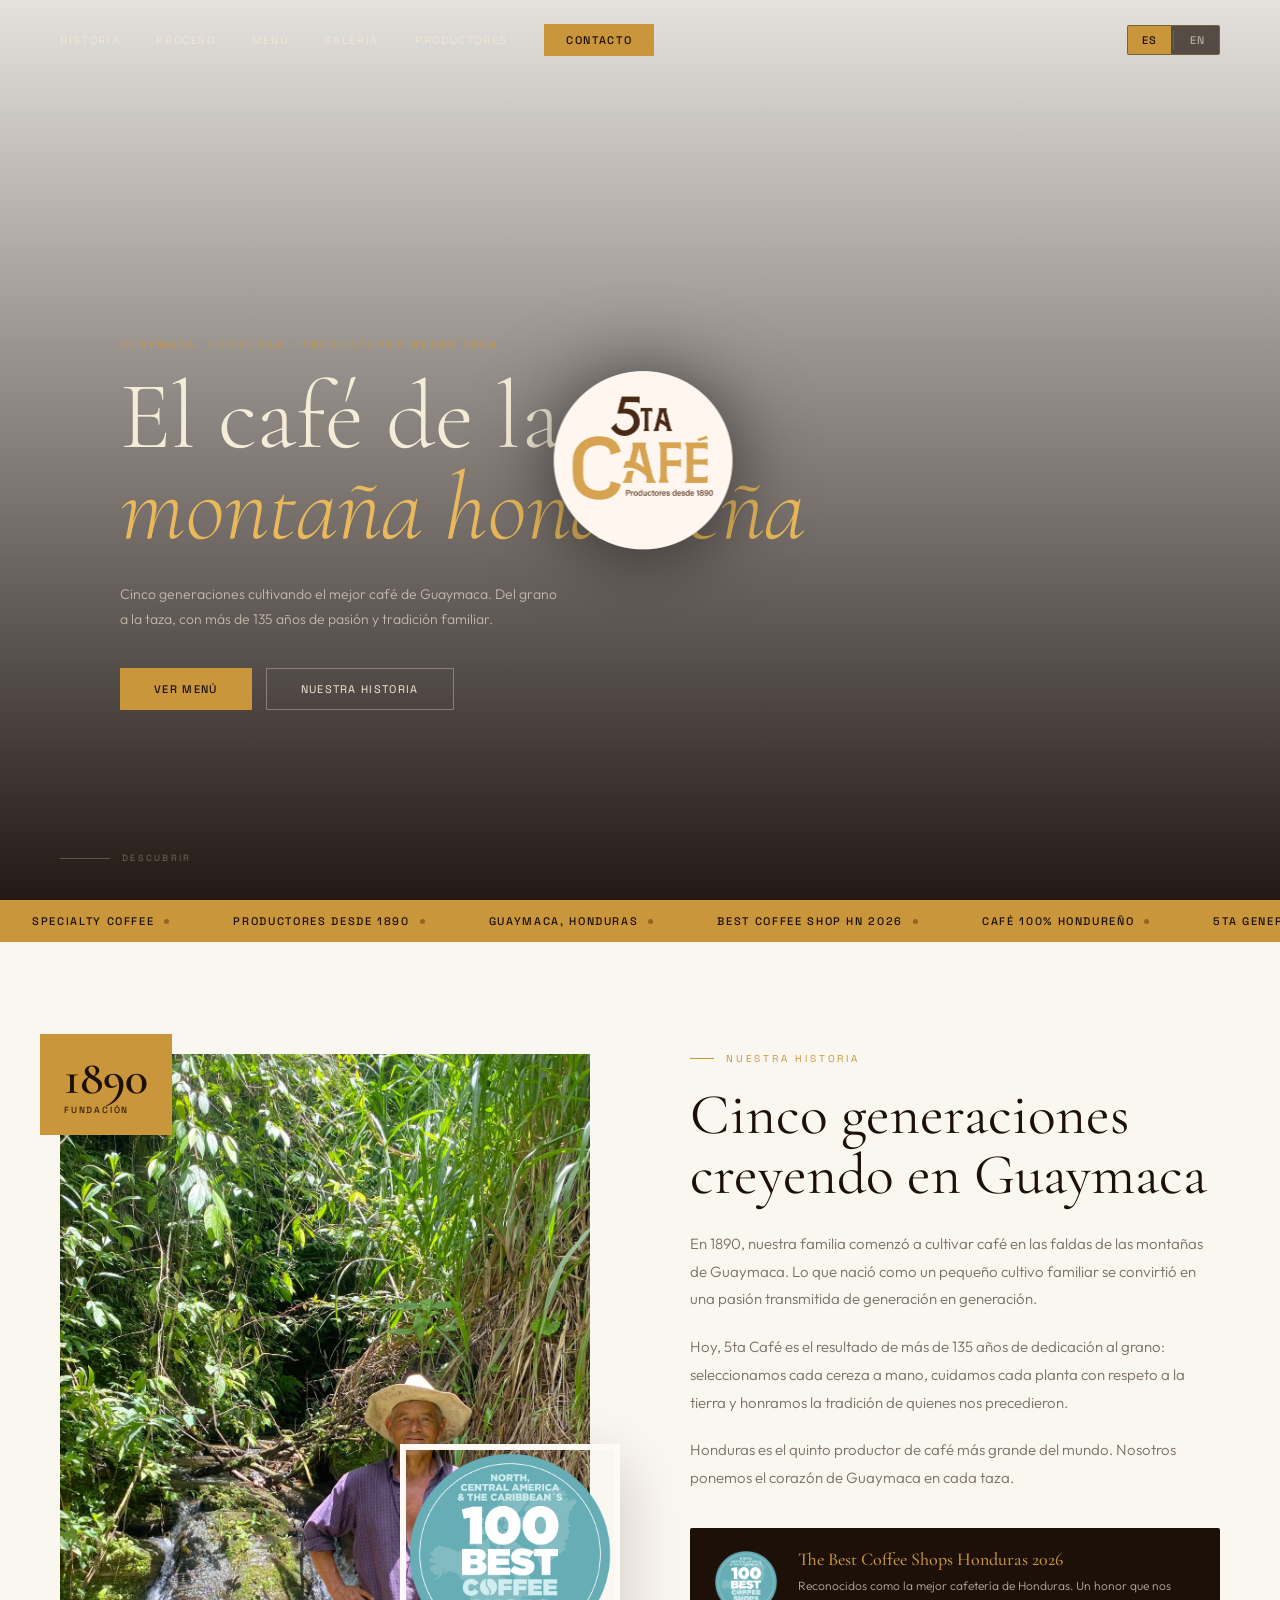
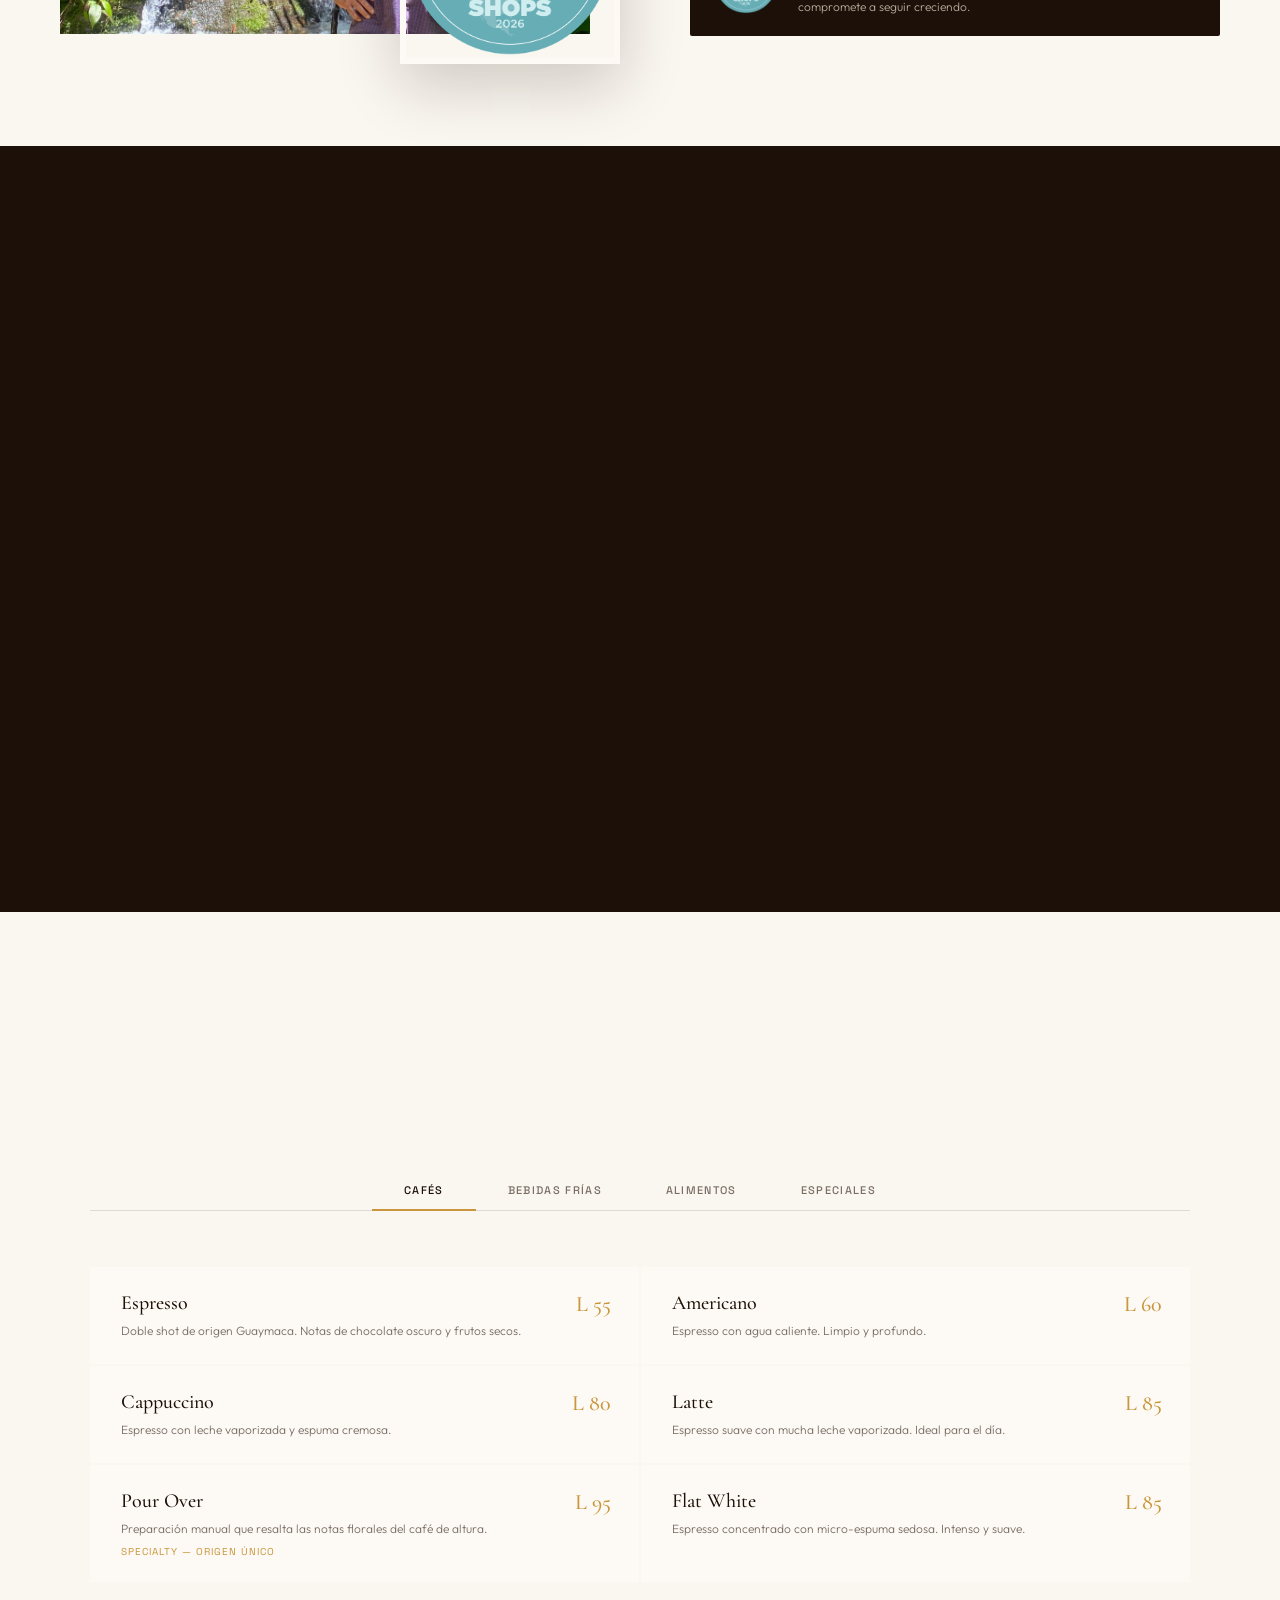
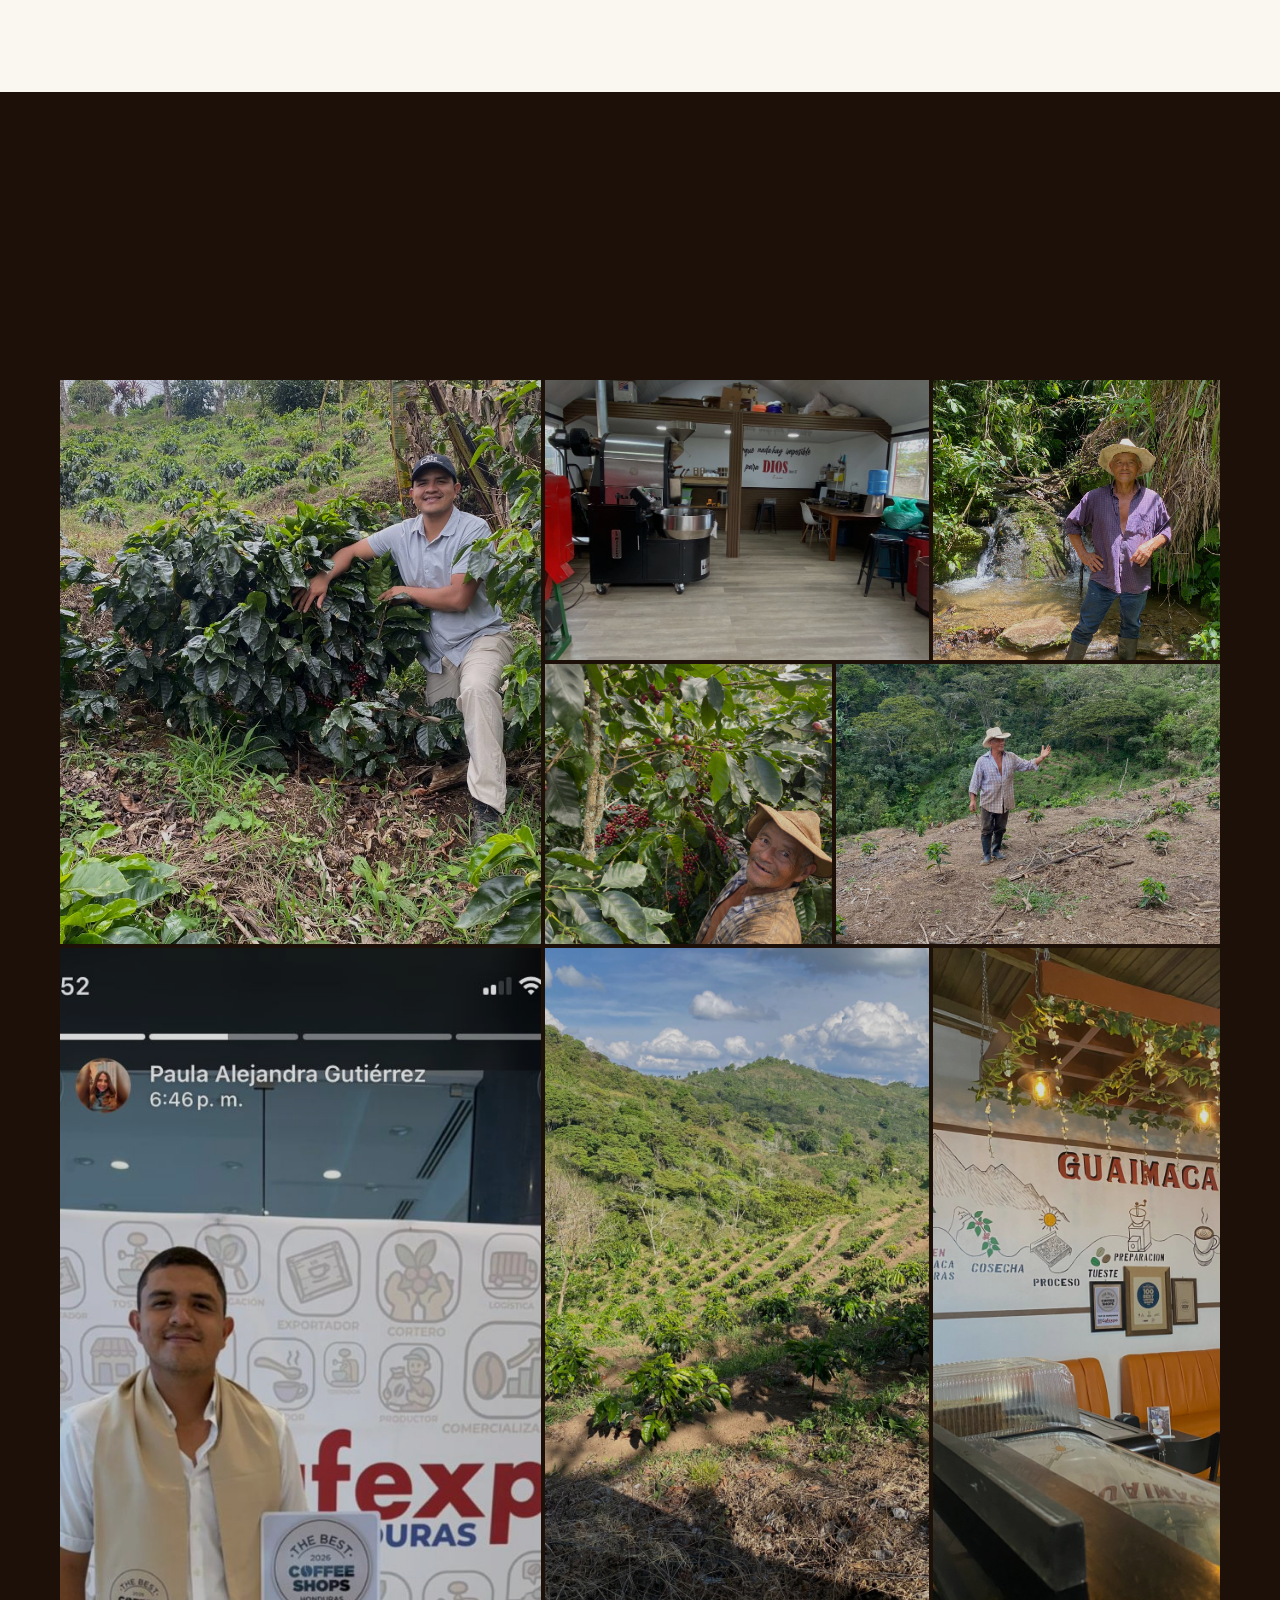
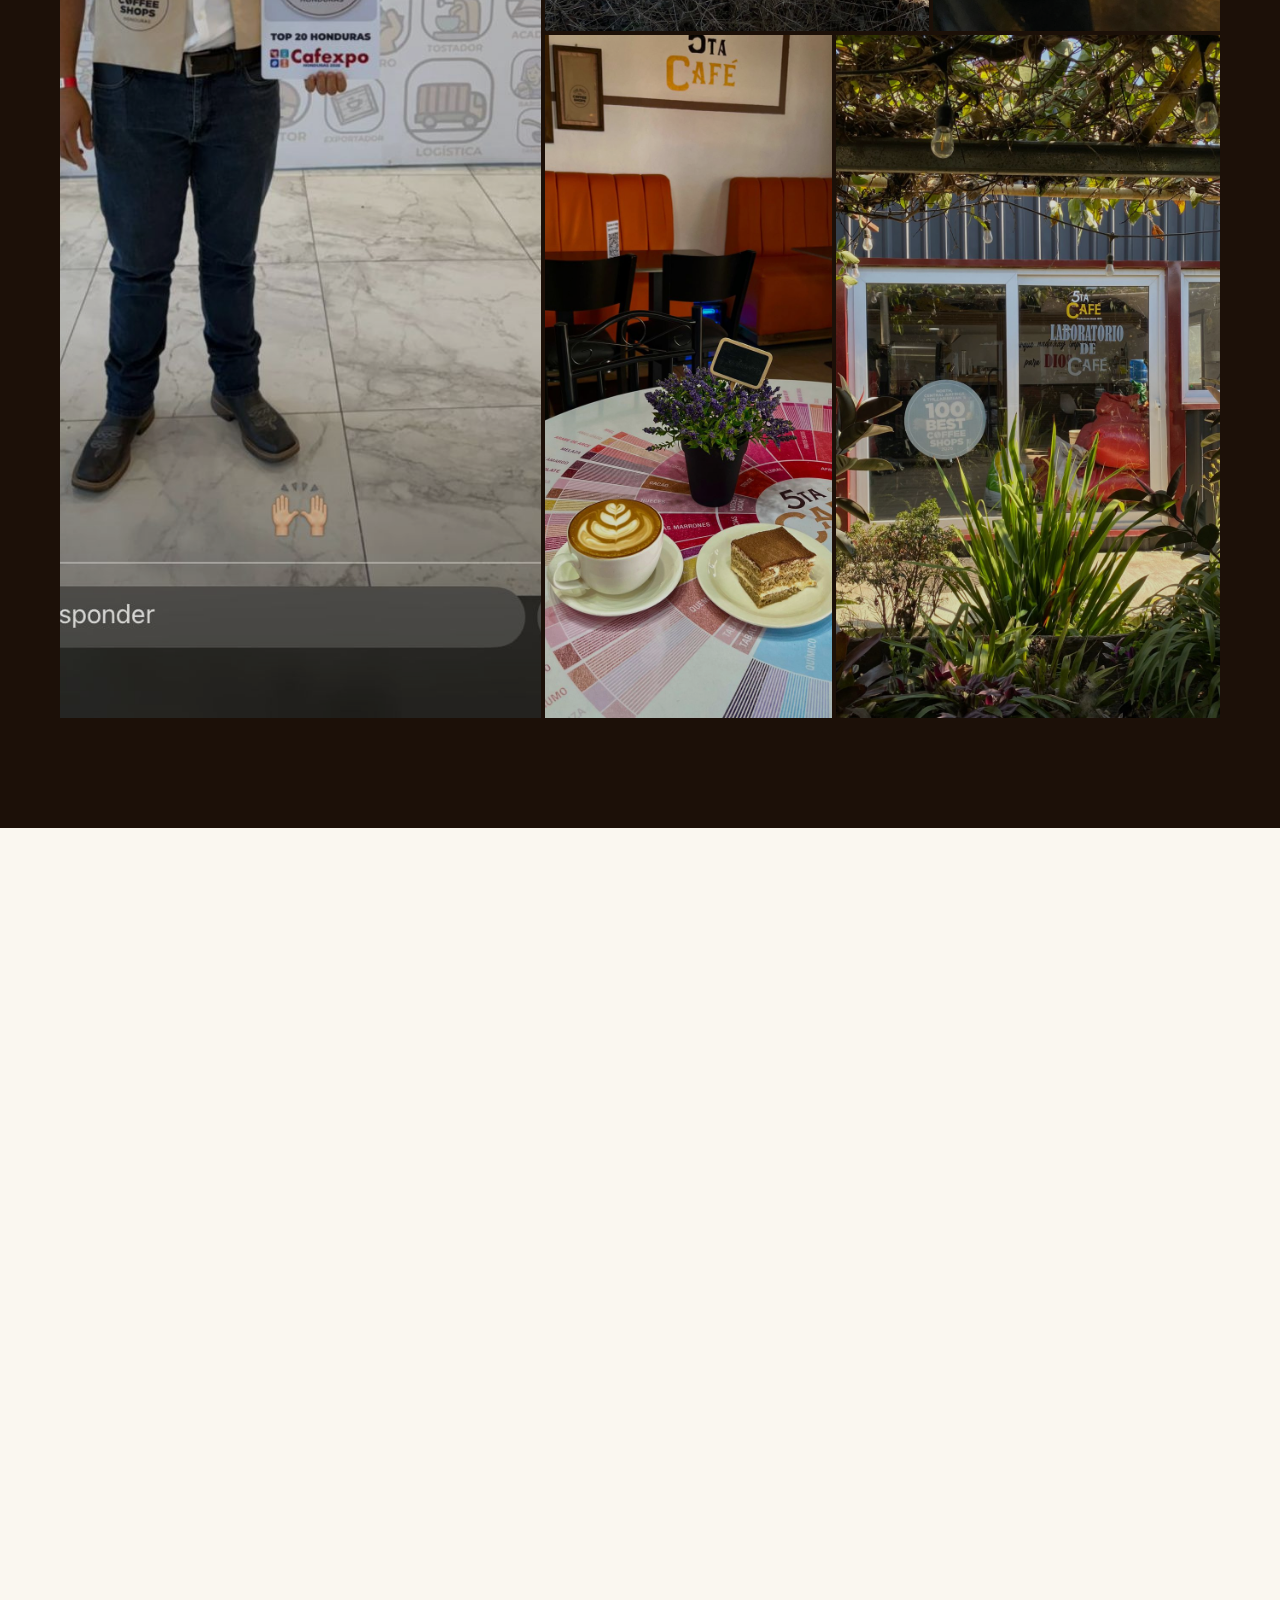
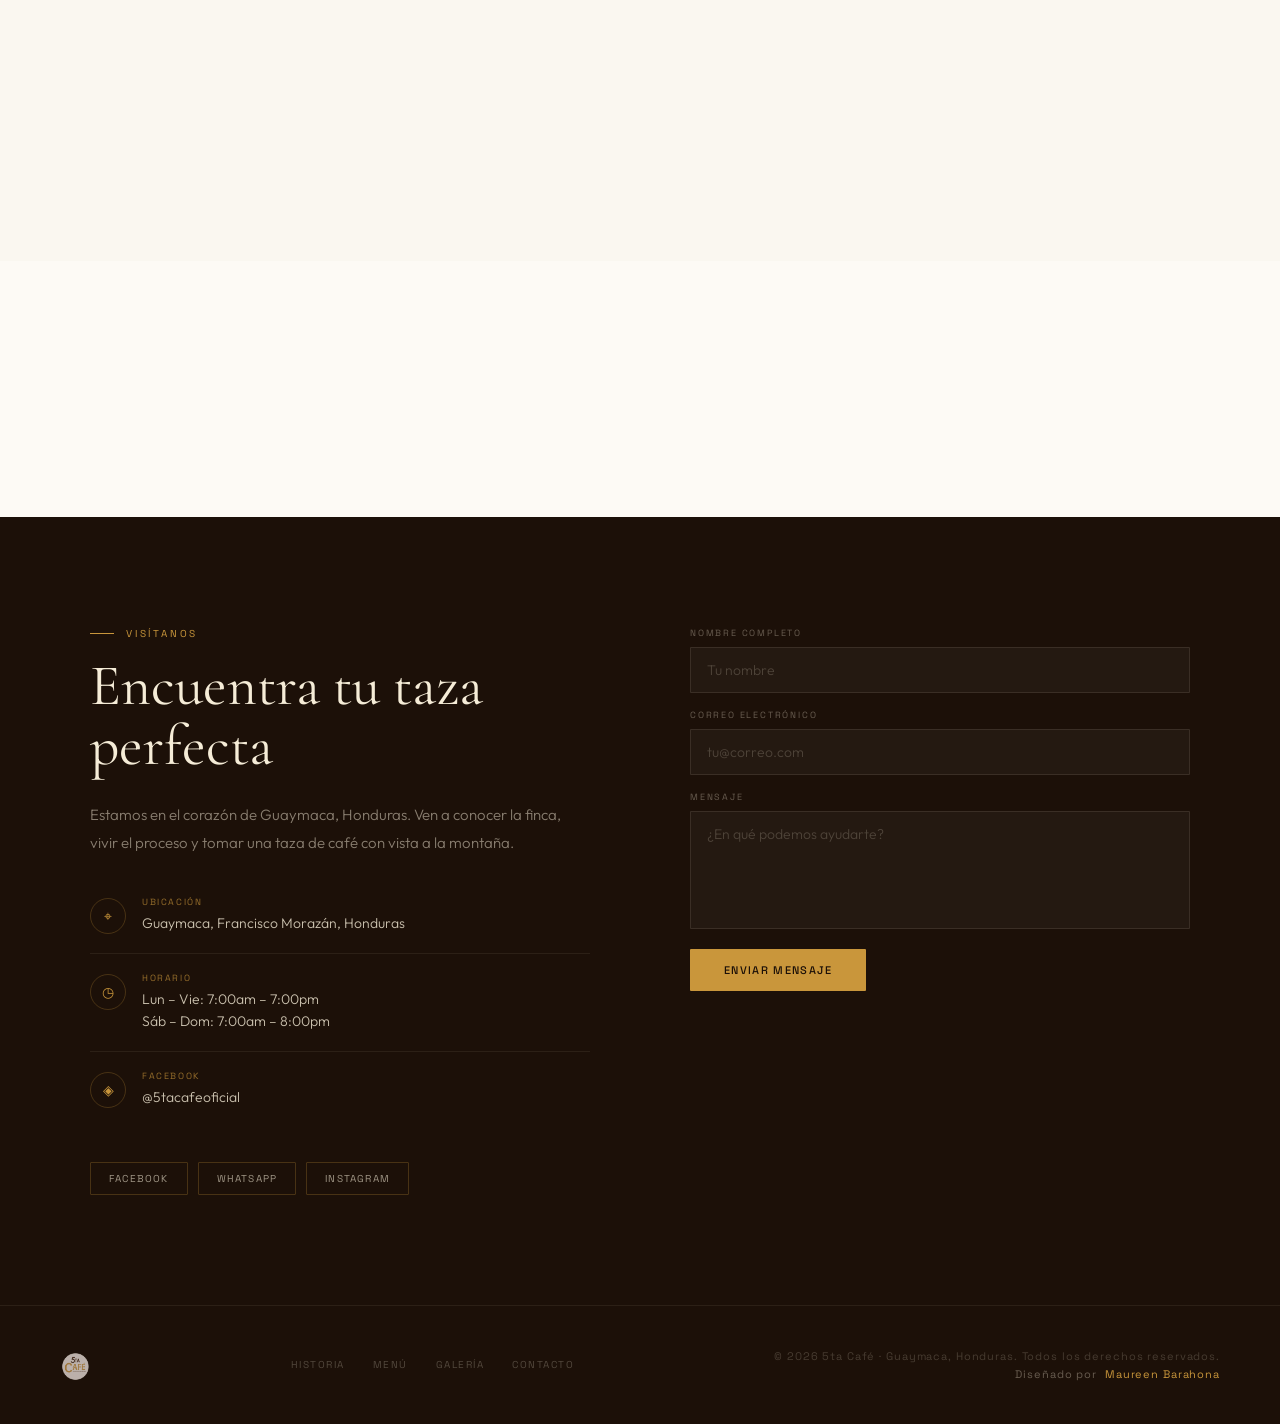
==== index.html @ 324c1f02 "feat: add designer credit and update footer logo and copyright" ====
<!DOCTYPE html>
<html lang="es">

<head>
  <meta charset="UTF-8">
  <meta name="viewport" content="width=device-width, initial-scale=1.0">
  <title>5ta Café — Productores desde 1890 · Guaymaca, Honduras</title>
  <link rel="preconnect" href="https://fonts.googleapis.com">
  <link
    href="https://fonts.googleapis.com/css2?family=Cormorant+Garamond:ital,wght@0,300;0,400;0,500;0,600;1,300;1,400;1,500&family=Outfit:wght@200;300;400;500;600&family=Space+Grotesk:wght@300;400;500&display=swap"
    rel="stylesheet">
  <link rel="stylesheet" href="css/styles.css">
</head>

<body>



  <!-- NAV -->
  <nav id="navbar">
    <div class="nav-links" id="navlinks">
      <a href="#historia" data-es="Historia" data-en="Our Story">Historia</a>
      <a href="#proceso" data-es="Proceso" data-en="Process">Proceso</a>
      <a href="#menu" data-es="Menú" data-en="Menu">Menú</a>
      <a href="#galeria" data-es="Galería" data-en="Gallery">Galería</a>
      <a href="#productores" data-es="Productores" data-en="Producers">Productores</a>
      <a href="#contacto" class="nav-cta" data-es="Contacto" data-en="Contact">Contacto</a>
    </div>
    <div class="nav-right">
      <div class="lang-toggle">
        <button class="lang-btn active" onclick="setLang('es')" id="btn-es">ES</button>
        <div class="lang-divider"></div>
        <button class="lang-btn" onclick="setLang('en')" id="btn-en">EN</button>
      </div>
      <div class="hamburger" id="hamburger" onclick="toggleMenu()">
        <span></span><span></span><span></span>
      </div>
    </div>
  </nav>

  <!-- HERO -->
  <section class="hero" id="inicio">
    <video class="hero-video" autoplay muted loop playsinline>
      <source src="assets/images/1080 .mp4" type="video/mp4">
    </video>
    <div class="hero-overlay"></div>
    <div class="hero-logo">
      <img src="assets/images/logo.png" alt="5ta Café">
    </div>
    <div class="hero-scroll">
      <div class="scroll-line"></div>
      <span data-es="Descubrir" data-en="Discover">Descubrir</span>
    </div>
    <div class="hero-content">
      <div class="hero-text">
        <p class="hero-eyebrow" data-es="Guaymaca, Honduras · Productores desde 1890"
          data-en="Guaymaca, Honduras · Producers since 1890">Guaymaca, Honduras · Productores desde 1890</p>
        <h1 class="hero-title">
          <span data-es="El café de la" data-en="Coffee from the">El café de la</span><br>
          <em data-es="montaña hondureña" data-en="Honduran mountain">montaña hondureña</em>
        </h1>
        <p class="hero-sub"
          data-es="Cinco generaciones cultivando el mejor café de Guaymaca. Del grano a la taza, con más de 135 años de pasión y tradición familiar."
          data-en="Five generations growing the finest coffee in Guaymaca. From bean to cup, with over 135 years of passion and family tradition.">
          Cinco generaciones cultivando el mejor café de Guaymaca. Del grano a la taza, con más de 135 años de pasión y
          tradición familiar.</p>
        <div class="hero-btns">
          <a href="#menu" class="btn-gold" data-es="Ver Menú" data-en="See Menu">Ver Menú</a>
          <a href="#historia" class="btn-outline" data-es="Nuestra Historia" data-en="Our Story">Nuestra Historia</a>
        </div>
      </div>
    </div>
  </section>

  <!-- MARQUEE -->
  <div class="marquee-strip">
    <div class="marquee-track" id="marquee">
      <div class="marquee-item"><span data-es="Specialty Coffee" data-en="Specialty Coffee">Specialty Coffee</span><span
          class="marquee-dot"></span></div>
      <div class="marquee-item"><span data-es="Productores desde 1890" data-en="Producers since 1890">Productores desde
          1890</span><span class="marquee-dot"></span></div>
      <div class="marquee-item"><span data-es="Guaymaca, Honduras" data-en="Guaymaca, Honduras">Guaymaca,
          Honduras</span><span class="marquee-dot"></span></div>
      <div class="marquee-item"><span data-es="Best Coffee Shop HN 2026" data-en="Best Coffee Shop HN 2026">Best Coffee
          Shop HN 2026</span><span class="marquee-dot"></span></div>
      <div class="marquee-item"><span data-es="Café 100% Hondureño" data-en="100% Honduran Coffee">Café 100%
          Hondureño</span><span class="marquee-dot"></span></div>
      <div class="marquee-item"><span data-es="5ta Generación" data-en="5th Generation">5ta Generación</span><span
          class="marquee-dot"></span></div>
      <!-- duplicate -->
      <div class="marquee-item"><span>Specialty Coffee</span><span class="marquee-dot"></span></div>
      <div class="marquee-item"><span data-es="Productores desde 1890" data-en="Producers since 1890">Productores desde
          1890</span><span class="marquee-dot"></span></div>
      <div class="marquee-item"><span>Guaymaca, Honduras</span><span class="marquee-dot"></span></div>
      <div class="marquee-item"><span>Best Coffee Shop HN 2026</span><span class="marquee-dot"></span></div>
      <div class="marquee-item"><span data-es="Café 100% Hondureño" data-en="100% Honduran Coffee">Café 100%
          Hondureño</span><span class="marquee-dot"></span></div>
      <div class="marquee-item"><span data-es="5ta Generación" data-en="5th Generation">5ta Generación</span><span
          class="marquee-dot"></span></div>
    </div>
  </div>

  <!-- HISTORIA -->
  <section class="historia" id="historia">
    <div class="historia-inner">
      <div class="historia-img-col reveal-left">
        <div class="historia-year">1890<span data-es="Fundación" data-en="Founded">Fundación</span></div>
        <img class="historia-main-img" src="assets/images/assets2.jpeg" alt="Vivero 5ta Café">
        <img class="historia-float" src="assets/images/logo_100.png" alt="Fundador en la finca">
      </div>
      <div class="historia-text reveal-right">
        <p class="eyebrow" data-es="Nuestra historia" data-en="Our story">Nuestra historia</p>
        <h2 class="section-title" data-es="Cinco generaciones creyendo en Guaymaca"
          data-en="Five generations believing in Guaymaca">Cinco generaciones creyendo en Guaymaca</h2>
        <div class="section-body">
          <p data-es="En 1890, nuestra familia comenzó a cultivar café en las faldas de las montañas de Guaymaca. Lo que nació como un pequeño cultivo familiar se convirtió en una pasión transmitida de generación en generación."
            data-en="In 1890, our family began cultivating coffee on the slopes of the Guaymaca mountains. What started as a small family farm became a passion passed down through generations.">
            En 1890, nuestra familia comenzó a cultivar café en las faldas de las montañas de Guaymaca. Lo que nació
            como un pequeño cultivo familiar se convirtió en una pasión transmitida de generación en generación.</p>
          <p data-es="Hoy, 5ta Café es el resultado de más de 135 años de dedicación al grano: seleccionamos cada cereza a mano, cuidamos cada planta con respeto a la tierra y honramos la tradición de quienes nos precedieron."
            data-en="Today, 5ta Café is the result of over 135 years of dedication to the bean: we hand-select every cherry, tend every plant with respect for the land, and honor the tradition of those who came before us.">
            Hoy, 5ta Café es el resultado de más de 135 años de dedicación al grano: seleccionamos cada cereza a mano,
            cuidamos cada planta con respeto a la tierra y honramos la tradición de quienes nos precedieron.</p>
          <p data-es="Honduras es el quinto productor de café más grande del mundo. Nosotros ponemos el corazón de Guaymaca en cada taza."
            data-en="Honduras is the fifth largest coffee producer in the world. We put the heart of Guaymaca in every cup.">
            Honduras es el quinto productor de café más grande del mundo. Nosotros ponemos el corazón de Guaymaca en
            cada taza.</p>
        </div>
        <div class="award-row">
          <img src="assets/images/logo_100.png" alt="Award">
          <div class="award-text">
            <strong data-es="The Best Coffee Shops Honduras 2026" data-en="The Best Coffee Shops Honduras 2026">The Best
              Coffee Shops Honduras 2026</strong>
            <span
              data-es="Reconocidos como la mejor cafetería de Honduras. Un honor que nos compromete a seguir creciendo."
              data-en="Recognized as the best coffee shop in Honduras. An honor that commits us to keep growing.">Reconocidos
              como la mejor cafetería de Honduras. Un honor que nos compromete a seguir creciendo.</span>
          </div>
        </div>
      </div>
    </div>
  </section>

  <!-- PROCESO -->
  <section class="proceso" id="proceso">
    <div class="proceso-header reveal">
      <div>
        <p class="eyebrow" data-es="Del campo a la taza" data-en="From field to cup">Del campo a la taza</p>
        <h2 class="section-title" data-es="El proceso que nos define" data-en="The process that defines us">El proceso
          que nos define</h2>
      </div>
      <p data-es="Cada etapa está cuidada por manos expertas. La calidad no es un accidente, es el resultado de 135 años de aprendizaje."
        data-en="Every step is tended by expert hands. Quality is not an accident — it's the result of 135 years of learning.">
        Cada etapa está cuidada por manos expertas. La calidad no es un accidente, es el resultado de 135 años de
        aprendizaje.</p>
    </div>
    <div class="proceso-grid">
      <div class="proceso-card reveal">
        <img src="assets/images/assets11.jpeg" alt="Cultivo">
        <div class="proceso-info">
          <div class="proceso-n">01</div>
          <div class="proceso-label" data-es="Cultivo" data-en="Cultivation">Cultivo</div>
          <div class="proceso-desc"
            data-es="Plantas seleccionadas en alturas de montaña, cultivadas bajo sombra natural."
            data-en="Selected plants grown at mountain altitude, cultivated under natural shade.">Plantas seleccionadas
            en alturas de montaña, cultivadas bajo sombra natural.</div>
        </div>
      </div>
      <div class="proceso-card reveal">
        <img src="assets/images/assets7.jpeg" alt="Cosecha">
        <div class="proceso-info">
          <div class="proceso-n">02</div>
          <div class="proceso-label" data-es="Cosecha" data-en="Harvest">Cosecha</div>
          <div class="proceso-desc" data-es="Selección manual de cerezas en su punto óptimo de madurez. Sin atajos."
            data-en="Manual selection of cherries at peak ripeness. No shortcuts.">Selección manual de cerezas en su
            punto óptimo de madurez. Sin atajos.</div>
        </div>
      </div>
      <div class="proceso-card reveal">
        <img src="assets/images/assets17.jpeg" alt="Secado">
        <div class="proceso-info">
          <div class="proceso-n">03</div>
          <div class="proceso-label" data-es="Secado natural" data-en="Natural drying">Secado natural</div>
          <div class="proceso-desc" data-es="Secado en camas africanas bajo el sol de Guaymaca. Días de paciencia."
            data-en="Dried on African beds under the Guaymaca sun. Days of patience.">Secado en camas africanas bajo el
            sol de Guaymaca. Días de paciencia.</div>
        </div>
      </div>
      <div class="proceso-card reveal">
        <img src="assets/images/assets6.jpeg" alt="Trazabilidad">
        <div class="proceso-info">
          <div class="proceso-n">04</div>
          <div class="proceso-label" data-es="Trazabilidad" data-en="Traceability">Trazabilidad</div>
          <div class="proceso-desc" data-es="De la finca directo al cliente. Sabes exactamente de dónde viene tu café."
            data-en="From the farm directly to you. You know exactly where your coffee comes from.">De la finca directo
            al cliente. Sabes exactamente de dónde viene tu café.</div>
        </div>
      </div>
    </div>
  </section>

  <!-- MENÚ -->
  <section class="menu-section" id="menu">
    <div class="menu-inner">
      <div class="menu-header reveal">
        <p class="eyebrow" style="justify-content:center;" data-es="Lo que servimos" data-en="What we serve">Lo que
          servimos</p>
        <h2 class="section-title" data-es="Nuestro menú" data-en="Our menu">Nuestro menú</h2>
      </div>
      <div class="menu-tabs">
        <button class="menu-tab active" onclick="switchTab('cafes')" data-es="Cafés" data-en="Coffees">Cafés</button>
        <button class="menu-tab" onclick="switchTab('frios')" data-es="Bebidas frías" data-en="Cold drinks">Bebidas
          frías</button>
        <button class="menu-tab" onclick="switchTab('food')" data-es="Alimentos" data-en="Food">Alimentos</button>
        <button class="menu-tab" onclick="switchTab('especiales')" data-es="Especiales"
          data-en="Specials">Especiales</button>
      </div>
      <div class="menu-panel active" id="panel-cafes">
        <div class="menu-item">
          <div class="menu-item-info">
            <div class="menu-item-name">Espresso</div>
            <div class="menu-item-desc"
              data-es="Doble shot de origen Guaymaca. Notas de chocolate oscuro y frutos secos."
              data-en="Double shot from Guaymaca origin. Notes of dark chocolate and dried fruits.">Doble shot de origen
              Guaymaca. Notas de chocolate oscuro y frutos secos.</div>
          </div>
          <div class="menu-item-price">L 55</div>
        </div>
        <div class="menu-item">
          <div class="menu-item-info">
            <div class="menu-item-name">Americano</div>
            <div class="menu-item-desc" data-es="Espresso con agua caliente. Limpio y profundo."
              data-en="Espresso with hot water. Clean and deep.">Espresso con agua caliente. Limpio y profundo.</div>
          </div>
          <div class="menu-item-price">L 60</div>
        </div>
        <div class="menu-item">
          <div class="menu-item-info">
            <div class="menu-item-name">Cappuccino</div>
            <div class="menu-item-desc" data-es="Espresso con leche vaporizada y espuma cremosa."
              data-en="Espresso with steamed milk and creamy foam.">Espresso con leche vaporizada y espuma cremosa.
            </div>
          </div>
          <div class="menu-item-price">L 80</div>
        </div>
        <div class="menu-item">
          <div class="menu-item-info">
            <div class="menu-item-name">Latte</div>
            <div class="menu-item-desc" data-es="Espresso suave con mucha leche vaporizada. Ideal para el día."
              data-en="Soft espresso with plenty of steamed milk. Perfect for the day.">Espresso suave con mucha leche
              vaporizada. Ideal para el día.</div>
          </div>
          <div class="menu-item-price">L 85</div>
        </div>
        <div class="menu-item">
          <div class="menu-item-info">
            <div class="menu-item-name">Pour Over</div>
            <div class="menu-item-desc" data-es="Preparación manual que resalta las notas florales del café de altura."
              data-en="Manual brew that highlights the floral notes of high-altitude coffee.">Preparación manual que
              resalta las notas florales del café de altura.</div>
            <div class="menu-item-note" data-es="Specialty — origen único" data-en="Specialty — single origin">Specialty
              — origen único</div>
          </div>
          <div class="menu-item-price">L 95</div>
        </div>
        <div class="menu-item">
          <div class="menu-item-info">
            <div class="menu-item-name">Flat White</div>
            <div class="menu-item-desc" data-es="Espresso concentrado con micro-espuma sedosa. Intenso y suave."
              data-en="Concentrated espresso with silky micro-foam. Intense and smooth.">Espresso concentrado con
              micro-espuma sedosa. Intenso y suave.</div>
          </div>
          <div class="menu-item-price">L 85</div>
        </div>
      </div>
      <div class="menu-panel" id="panel-frios">
        <div class="menu-item">
          <div class="menu-item-info">
            <div class="menu-item-name">Cold Brew</div>
            <div class="menu-item-desc" data-es="24 horas de extracción en frío. Suave, dulce y sin amargura."
              data-en="24-hour cold extraction. Smooth, sweet and bitterness-free.">24 horas de extracción en frío.
              Suave, dulce y sin amargura.</div>
          </div>
          <div class="menu-item-price">L 90</div>
        </div>
        <div class="menu-item">
          <div class="menu-item-info">
            <div class="menu-item-name">Iced Latte</div>
            <div class="menu-item-desc" data-es="Espresso sobre hielo con leche fría. Refrescante y equilibrado."
              data-en="Espresso over ice with cold milk. Refreshing and balanced.">Espresso sobre hielo con leche fría.
              Refrescante y equilibrado.</div>
          </div>
          <div class="menu-item-price">L 85</div>
        </div>
        <div class="menu-item">
          <div class="menu-item-info">
            <div class="menu-item-name">Frappé de Café</div>
            <div class="menu-item-desc" data-es="Café de Guaymaca blended con hielo y leche. Cremoso y frío."
              data-en="Guaymaca coffee blended with ice and milk. Creamy and cold.">Café de Guaymaca blended con hielo y
              leche. Cremoso y frío.</div>
          </div>
          <div class="menu-item-price">L 95</div>
        </div>
        <div class="menu-item">
          <div class="menu-item-info">
            <div class="menu-item-name">Nitro Cold Brew</div>
            <div class="menu-item-desc" data-es="Cold brew infusionado con nitrógeno. Textura sedosa y espuma natural."
              data-en="Nitrogen-infused cold brew. Silky texture and natural foam.">Cold brew infusionado con nitrógeno.
              Textura sedosa y espuma natural.</div>
            <div class="menu-item-note" data-es="Edición especial" data-en="Special edition">Edición especial</div>
          </div>
          <div class="menu-item-price">L 110</div>
        </div>
      </div>
      <div class="menu-panel" id="panel-food">
        <div class="menu-item">
          <div class="menu-item-info">
            <div class="menu-item-name" data-es="Pan de mantequilla" data-en="Butter bread">Pan de mantequilla</div>
            <div class="menu-item-desc" data-es="Recién horneado cada mañana. Crujiente por fuera, suave por dentro."
              data-en="Freshly baked every morning. Crispy outside, soft inside.">Recién horneado cada mañana. Crujiente
              por fuera, suave por dentro.</div>
          </div>
          <div class="menu-item-price">L 35</div>
        </div>
        <div class="menu-item">
          <div class="menu-item-info">
            <div class="menu-item-name">Cheesecake</div>
            <div class="menu-item-desc" data-es="Cheesecake artesanal con base de galleta. Acompañado de frutos rojos."
              data-en="Artisan cheesecake with cookie base. Served with red berries.">Cheesecake artesanal con base de
              galleta. Acompañado de frutos rojos.</div>
          </div>
          <div class="menu-item-price">L 75</div>
        </div>
        <div class="menu-item">
          <div class="menu-item-info">
            <div class="menu-item-name" data-es="Tostada con aguacate" data-en="Avocado toast">Tostada con aguacate
            </div>
            <div class="menu-item-desc" data-es="Pan artesanal con aguacate, sal de mar y aceite de oliva."
              data-en="Artisan bread with avocado, sea salt and olive oil.">Pan artesanal con aguacate, sal de mar y
              aceite de oliva.</div>
          </div>
          <div class="menu-item-price">L 85</div>
        </div>
        <div class="menu-item">
          <div class="menu-item-info">
            <div class="menu-item-name" data-es="Brownie de café" data-en="Coffee brownie">Brownie de café</div>
            <div class="menu-item-desc" data-es="Brownie húmedo con espresso de Guaymaca. Intenso y perfecto."
              data-en="Moist brownie with Guaymaca espresso. Intense and perfect.">Brownie húmedo con espresso de
              Guaymaca. Intenso y perfecto.</div>
          </div>
          <div class="menu-item-price">L 65</div>
        </div>
      </div>
      <div class="menu-panel" id="panel-especiales">
        <div class="menu-item">
          <div class="menu-item-info">
            <div class="menu-item-name">Café de Altura</div>
            <div class="menu-item-desc"
              data-es="Nuestro café insignia. Grano único de Guaymaca a 1200m. Notas de caramelo, naranja y jazmín."
              data-en="Our signature coffee. Single bean from Guaymaca at 1200m. Notes of caramel, orange and jasmine.">
              Nuestro café insignia. Grano único de Guaymaca a 1200m. Notas de caramelo, naranja y jazmín.</div>
            <div class="menu-item-note" data-es="Edición limitada por temporada" data-en="Limited seasonal edition">
              Edición limitada por temporada</div>
          </div>
          <div class="menu-item-price">L 120</div>
        </div>
        <div class="menu-item">
          <div class="menu-item-info">
            <div class="menu-item-name">5ta Experience</div>
            <div class="menu-item-desc"
              data-es="Cata guiada de 3 orígenes. Descubre las diferencias entre nuestros lotes."
              data-en="Guided tasting of 3 origins. Discover the differences between our lots.">Cata guiada de 3
              orígenes. Descubre las diferencias entre nuestros lotes.</div>
            <div class="menu-item-note" data-es="Con reservación" data-en="By reservation">Con reservación</div>
          </div>
          <div class="menu-item-price">L 180</div>
        </div>
      </div>
    </div>
  </section>

  <!-- GALERÍA -->
  <section class="galeria" id="galeria">
    <div class="galeria-header reveal">
      <div>
        <p class="eyebrow" data-es="Vida en la finca" data-en="Life on the farm">Vida en la finca</p>
        <h2 class="section-title" data-es="Guaymaca en imágenes" data-en="Guaymaca in pictures">Guaymaca en imágenes
        </h2>
      </div>
      <p data-es="Haz clic en cualquier foto para verla en grande." data-en="Click any photo to view it full size.">Haz
        clic en cualquier foto para verla en grande.</p>
    </div>
    <div class="galeria-grid">
      <div class="g-item g-1" onclick="openLightbox('assets/images/assets7.jpeg')"><img src="assets/images/assets7.jpeg"
          alt="Familia productora"></div>
      <div class="g-item g-2" onclick="openLightbox('assets/images/assets8.jpeg')"><img src="assets/images/assets8.jpeg"
          alt="Café cherry"></div>
      <div class="g-item g-3" onclick="openLightbox('assets/images/assets2.jpeg')"><img src="assets/images/assets2.jpeg"
          alt="Mesas de secado"></div>
      <div class="g-item g-4" onclick="openLightbox('assets/images/assets1.jpeg')"><img src="assets/images/assets1.jpeg"
          alt="Vivero"></div>
      <div class="g-item g-5" onclick="openLightbox('assets/images/assets11.jpeg')"><img
          src="assets/images/assets11.jpeg" alt="En la plantación"></div>
      <div class="g-item g-1" onclick="openLightbox('assets/images/assets3.jpeg')"><img src="assets/images/assets3.jpeg"
          alt="En la plantación"></div>
      <div class="g-item g-2" onclick="openLightbox('assets/images/assets13.jpeg')"><img
          src="assets/images/assets13.jpeg" alt="En la plantación"></div>
      <div class="g-item g-3" onclick="openLightbox('assets/images/assets14.jpeg')"><img
          src="assets/images/assets14.jpeg" alt="En la plantación"></div>
      <div class="g-item g-4" onclick="openLightbox('assets/images/assets15.jpeg')"><img
          src="assets/images/assets15.jpeg" alt="En la plantación"></div>
      <div class="g-item g-5" onclick="openLightbox('assets/images/assets16.jpeg')"><img
          src="assets/images/assets16.jpeg" alt="En la plantación"></div>
    </div>
  </section>

  <!-- PRODUCTORES -->
  <section class="productores" id="productores">
    <div class="prod-inner">
      <div class="prod-header reveal">
        <p class="eyebrow" style="justify-content:center;" data-es="Las personas detrás del café"
          data-en="The people behind the coffee">Las personas detrás del café</p>
        <h2 class="section-title" data-es="Los productores de Guaymaca" data-en="The producers of Guaymaca">Los
          productores de Guaymaca</h2>
        <p class="section-body"
          data-es="Cada taza lleva el trabajo de familias que han dedicado su vida entera a la tierra y al grano."
          data-en="Every cup carries the work of families who have dedicated their entire lives to the land and the bean.">
          Cada taza lleva el trabajo de familias que han dedicado su vida entera a la tierra y al grano.</p>
      </div>
      <div class="prod-grid">
        <div class="prod-card reveal"><img src="assets/images/assets12.jpeg" alt="Productor">
          <div class="prod-card-body">
            <div class="prod-card-role" data-es="Productor · 4ta generación" data-en="Producer · 4th generation">
              Productor · 4ta generación</div>
            <div class="prod-card-name" data-es="Don Luis, caficultor" data-en="Don Luis, coffee grower">Don Luis,
              caficultor</div>
            <p class="prod-card-bio"
              data-es="Más de 40 años cosechando café en las alturas de Guaymaca. Conoce cada planta como si fuera un hijo."
              data-en="Over 40 years harvesting coffee in the heights of Guaymaca. He knows every plant as if it were his own.">
              Más de 40 años cosechando café en las alturas de Guaymaca. Conoce cada planta como si fuera un hijo.</p>
          </div>
        </div>
        <div class="prod-card reveal"><img src="assets/images/assets13.jpeg" alt="Familia productora">
          <div class="prod-card-body">
            <div class="prod-card-role" data-es="Familia productora" data-en="Producer family">Familia productora</div>
            <div class="prod-card-name" data-es="La familia de la finca" data-en="The farm family">La familia de la
              finca</div>
            <p class="prod-card-bio"
              data-es="Detrás de cada bolsa de 5ta Café hay una historia familiar. Gente que trabaja la tierra con orgullo genuino."
              data-en="Behind every bag of 5ta Café is a family story. People who work the land with genuine pride.">
              Detrás de cada bolsa de 5ta Café hay una historia familiar. Gente que trabaja la tierra con orgullo
              genuino.</p>
          </div>
        </div>
        <div class="prod-card reveal"><img src="assets/images/assets14.jpeg" alt="En la finca">
          <div class="prod-card-body">
            <div class="prod-card-role" data-es="5ta Generación" data-en="5th Generation">5ta Generación</div>
            <div class="prod-card-name" data-es="El equipo 5ta Café" data-en="The 5ta Café team">El equipo 5ta Café
            </div>
            <p class="prod-card-bio"
              data-es="Jóvenes con raíces profundas que combinan la tradición familiar con nuevas técnicas de specialty coffee."
              data-en="Young people with deep roots combining family tradition with new specialty coffee techniques.">
              Jóvenes con raíces profundas que combinan la tradición familiar con nuevas técnicas de specialty coffee.
            </p>
          </div>
        </div>
      </div>
    </div>
  </section>

  <!-- CIFRAS -->
  <div class="cifras reveal">
    <div class="cifras-inner">
      <div class="cifra">
        <div class="cifra-n">1890</div>
        <div class="cifra-l" data-es="Año de fundación" data-en="Year founded">Año de fundación</div>
      </div>
      <div class="cifra-divider"></div>
      <div class="cifra">
        <div class="cifra-n">5ta</div>
        <div class="cifra-l" data-es="Generación productora" data-en="Producer generation">Generación productora</div>
      </div>
      <div class="cifra-divider"></div>
      <div class="cifra">
        <div class="cifra-n">100%</div>
        <div class="cifra-l" data-es="Café hondureño" data-en="Honduran coffee">Café hondureño</div>
      </div>
      <div class="cifra-divider"></div>
      <div class="cifra">
        <div class="cifra-n">1200m</div>
        <div class="cifra-l" data-es="Altura del cultivo" data-en="Growing altitude">Altura del cultivo</div>
      </div>
    </div>
  </div>

  <!-- CONTACTO -->
  <section class="contacto" id="contacto">
    <div class="contacto-inner">
      <div class="reveal-left">
        <p class="eyebrow" data-es="Visítanos" data-en="Visit us">Visítanos</p>
        <h2 class="section-title" data-es="Encuentra tu taza perfecta" data-en="Find your perfect cup">Encuentra tu taza
          perfecta</h2>
        <p class="section-body"
          data-es="Estamos en el corazón de Guaymaca, Honduras. Ven a conocer la finca, vivir el proceso y tomar una taza de café con vista a la montaña."
          data-en="We are in the heart of Guaymaca, Honduras. Come and discover the farm, experience the process and enjoy a cup of coffee with a mountain view.">
          Estamos en el corazón de Guaymaca, Honduras. Ven a conocer la finca, vivir el proceso y tomar una taza de café
          con vista a la montaña.</p>
        <div class="contact-list">
          <div class="contact-row">
            <div class="contact-icon">⌖</div>
            <div>
              <div class="contact-label" data-es="Ubicación" data-en="Location">Ubicación</div>
              <div class="contact-val">Guaymaca, Francisco Morazán, Honduras</div>
            </div>
          </div>
          <div class="contact-row">
            <div class="contact-icon">◷</div>
            <div>
              <div class="contact-label" data-es="Horario" data-en="Hours">Horario</div>
              <div class="contact-val" data-es="Lun – Vie: 7:00am – 7:00pm<br>Sáb – Dom: 7:00am – 8:00pm"
                data-en="Mon – Fri: 7:00am – 7:00pm<br>Sat – Sun: 7:00am – 8:00pm">Lun – Vie: 7:00am – 7:00pm<br>Sáb –
                Dom: 7:00am – 8:00pm</div>
            </div>
          </div>
          <div class="contact-row">
            <div class="contact-icon">◈</div>
            <div>
              <div class="contact-label">Facebook</div>
              <div class="contact-val">@5tacafeoficial</div>
            </div>
          </div>
        </div>
        <div class="social-row">
          <a href="https://www.facebook.com/5tacafeoficial" target="_blank" class="social-link">Facebook</a>
          <a href="https://wa.me/50400000000" class="social-link">WhatsApp</a>
          <a href="https://www.instagram.com/5tacafe" target="_blank" class="social-link">Instagram</a>
        </div>
      </div>
      <div class="form-side reveal-right">
        <div class="form-group">
          <label class="form-label" data-es="Nombre completo" data-en="Full name">Nombre completo</label>
          <input type="text" class="form-input" data-placeholder-es="Tu nombre" data-placeholder-en="Your name"
            placeholder="Tu nombre">
        </div>
        <div class="form-group">
          <label class="form-label" data-es="Correo electrónico" data-en="Email address">Correo electrónico</label>
          <input type="email" class="form-input" data-placeholder-es="tu@correo.com" data-placeholder-en="you@email.com"
            placeholder="tu@correo.com">
        </div>
        <div class="form-group">
          <label class="form-label" data-es="Mensaje" data-en="Message">Mensaje</label>
          <textarea class="form-textarea" rows="5" data-placeholder-es="¿En qué podemos ayudarte?"
            data-placeholder-en="How can we help you?" placeholder="¿En qué podemos ayudarte?"></textarea>
        </div>
        <a href="#" class="btn-gold" data-es="Enviar mensaje" data-en="Send message">Enviar mensaje</a>
      </div>
    </div>
  </section>

  <!-- FOOTER -->
  <footer>
    <div class="footer-logo"><img src="assets/images/logo.png" alt="5ta Café"></div>
    <div class="footer-links">
      <a href="#historia" data-es="Historia" data-en="Story">Historia</a>
      <a href="#menu" data-es="Menú" data-en="Menu">Menú</a>
      <a href="#galeria" data-es="Galería" data-en="Gallery">Galería</a>
      <a href="#contacto" data-es="Contacto" data-en="Contact">Contacto</a>
    </div>
    <div class="footer-copy">
      <span data-es="© 2026 5ta Café · Guaymaca, Honduras. Todos los derechos reservados."
        data-en="© 2026 5ta Café · Guaymaca, Honduras. All rights reserved.">© 2026 5ta Café · Guaymaca, Honduras. Todos
        los derechos reservados.</span>
      <div class="footer-designer">
        <span data-es="Diseñado por" data-en="Designed by">Diseñado por</span>
        <a href="https://maureenbarahona.foo" target="_blank" rel="noopener noreferrer" class="designer-link">Maureen
          Barahona</a>
      </div>
    </div>

  </footer>

  <!-- LIGHTBOX -->
  <div class="lightbox" id="lightbox" onclick="closeLightbox()">
    <button class="lb-close" onclick="closeLightbox()">✕</button>
    <img id="lb-img" src="" alt="">
  </div>

  <script src="js/script.js"></script>
</body>

</html>
---- css/styles.css ----
/* =================================================================
   HACIENDA EL CAFÉ - Main Stylesheet
   Refactored from inline <style> — best practices applied
   ================================================================= */

/*==================================================
  RESET & TOKENS
==================================================*/
*{margin:0;padding:0;box-sizing:border-box;}
:root{
  --ink:#1C1008;
  --ink-mid:#3D1F0D;
  --gold:#C9963B;
  --gold-light:#E8B85A;
  --gold-dim:#8a6420;
  --cream:#F5ECD7;
  --cream-light:#FAF7F0;
  --parchment:#EDE0C4;
  --green:#3A4F2A;
  --white:#FDFAF5;
  --gris:#7a6e65;
  --ff-display:'Cormorant Garamond',serif;
  --ff-body:'Outfit',sans-serif;
  --ff-label:'Space Grotesk',sans-serif;
}
html{scroll-behavior:smooth;}
body{font-family:var(--ff-body);background:var(--white);color:var(--ink);overflow-x:hidden;}
img{display:block;max-width:100%;}
a{text-decoration:none;color:inherit;}
button,a{-webkit-tap-highlight-color:transparent;touch-action:manipulation;}

/*==================================================
  LANGUAGE TOGGLE
==================================================*/
.nav-right{
  display:flex;align-items:center;gap:12px;
}
.lang-toggle{
  display:flex;align-items:center;gap:2px;
  background:rgba(28,16,8,0.7);backdrop-filter:blur(10px);
  border:1px solid rgba(201,150,59,0.3);border-radius:2px;
  overflow:hidden;
}
.lang-btn{
  padding:7px 14px;font-family:var(--ff-label);font-size:11px;
  font-weight:500;letter-spacing:0.1em;cursor:pointer;border:none;
  background:transparent;color:rgba(245,236,215,0.6);transition:all 0.2s;
}
.lang-btn.active{background:var(--gold);color:var(--ink);}
.lang-btn:hover:not(.active){color:var(--cream);}
.lang-divider{width:1px;height:20px;background:rgba(201,150,59,0.3);}

/*==================================================
  NAV
==================================================*/
nav{
  position:fixed;top:0;left:0;right:0;z-index:900;
  padding:24px 60px;display:flex;align-items:center;justify-content:space-between;
  transition:all 0.4s ease;
}
nav.solid{background:var(--ink);padding:14px 60px;border-bottom:1px solid rgba(201,150,59,0.15);}
.nav-links{display:flex;gap:36px;align-items:center;}
.nav-links a{
  font-family:var(--ff-label);font-size:11px;font-weight:400;
  letter-spacing:0.15em;text-transform:uppercase;color:rgba(245,236,215,0.75);
  transition:color 0.2s;position:relative;
}
.nav-links a::after{
  content:'';position:absolute;bottom:-4px;left:0;width:0;height:1px;
  background:var(--gold);transition:width 0.3s;
}
.nav-links a:hover{color:var(--cream);}
.nav-links a:hover::after{width:100%;}
.nav-cta{
  background:var(--gold)!important;color:var(--ink)!important;
  padding:9px 22px!important;border-radius:1px;font-weight:500!important;
}
.nav-cta::after{display:none!important;}
.hamburger{display:none;flex-direction:column;gap:5px;cursor:pointer;padding:4px;}
.hamburger span{width:24px;height:1.5px;background:var(--cream);transition:all 0.3s;}
.nav-right{margin-left:auto;}

/*==================================================
  HERO
==================================================*/
.hero{
  height:100vh;min-height:660px;position:relative;
  display:flex;align-items:flex-end;overflow:hidden;
}
.hero-video{
  position:absolute;inset:0;width:100%;height:100%;
  object-fit:cover;object-position:center;
}
.hero-logo{
  position:absolute;top:50%;left:50%;transform:translate(-50%,-50%);
  z-index:3;text-align:center;
  opacity:0;animation:fadeIn 1.2s 0.4s forwards;
}
.hero-logo img{
  width:clamp(140px,16vw,220px);
  filter:drop-shadow(0 4px 40px rgba(0,0,0,0.6));
}
.hero-overlay{
  position:absolute;inset:0;
  background:linear-gradient(
    to top,
    rgba(16,6,2,0.92) 0%,
    rgba(16,6,2,0.55) 45%,
    rgba(16,6,2,0.1) 100%
  );
}
.hero-content{
  position:relative;z-index:2;
  width:100%;padding:0 60px 80px;
  display:flex;align-items:flex-end;
}
.hero-text{max-width:700px;}
.hero-eyebrow{
  font-family:var(--ff-label);font-size:10px;letter-spacing:0.3em;
  text-transform:uppercase;color:var(--gold);margin-bottom:20px;
  opacity:0;animation:fadeUp 0.8s 0.3s forwards;
}
.hero-title{
  font-family:var(--ff-display);font-size:clamp(54px,7.5vw,100px);
  font-weight:300;line-height:0.95;color:var(--cream);
  margin-bottom:28px;opacity:0;animation:fadeUp 0.9s 0.5s forwards;
}
.hero-title em{font-style:italic;color:var(--gold-light);}
.hero-sub{
  font-size:14px;font-weight:300;color:rgba(245,236,215,0.65);
  line-height:1.8;max-width:440px;margin-bottom:36px;
  opacity:0;animation:fadeUp 0.9s 0.7s forwards;
}
.hero-btns{
  display:flex;gap:14px;flex-wrap:wrap;
  opacity:0;animation:fadeUp 0.9s 0.9s forwards;
}
.btn-gold{
  display:inline-block;background:var(--gold);color:var(--ink);
  padding:14px 34px;font-family:var(--ff-label);font-size:11px;
  font-weight:500;letter-spacing:0.12em;text-transform:uppercase;
  border-radius:1px;transition:background 0.2s;
}
.btn-gold:hover{background:var(--gold-light);}
.btn-outline{
  display:inline-block;background:transparent;color:var(--cream);
  padding:13px 34px;border:1px solid rgba(245,236,215,0.35);
  font-family:var(--ff-label);font-size:11px;font-weight:400;
  letter-spacing:0.12em;text-transform:uppercase;border-radius:1px;
  transition:border-color 0.2s;
}
.btn-outline:hover{border-color:var(--cream);}

.hero-scroll{
  position:absolute;bottom:36px;left:60px;z-index:2;
  display:flex;align-items:center;gap:12px;
  font-family:var(--ff-label);font-size:9px;letter-spacing:0.25em;
  text-transform:uppercase;color:rgba(245,236,215,0.35);
  opacity:0;animation:fadeIn 1s 1.4s forwards;
}
.scroll-line{width:50px;height:1px;background:rgba(245,236,215,0.25);position:relative;overflow:hidden;}
.scroll-line::after{
  content:'';position:absolute;top:0;left:-100%;width:100%;height:100%;
  background:var(--gold);animation:scrollSlide 2s ease-in-out infinite;
}
@keyframes scrollSlide{0%{left:-100%;}100%{left:100%;}}
@keyframes fadeUp{from{opacity:0;transform:translateY(24px);}to{opacity:1;transform:none;}}
@keyframes fadeIn{from{opacity:0;}to{opacity:1;}}

/*==================================================
  MARQUEE STRIP
==================================================*/
.marquee-strip{
  background:var(--gold);padding:14px 0;overflow:hidden;
  display:flex;align-items:center;
}
.marquee-track{
  display:flex;gap:0;animation:marqueeScroll 20s linear infinite;
  white-space:nowrap;
}
.marquee-item{
  font-family:var(--ff-label);font-size:11px;font-weight:500;
  letter-spacing:0.15em;text-transform:uppercase;color:var(--ink);
  padding:0 32px;display:flex;align-items:center;gap:10px;
}
.marquee-dot{width:5px;height:5px;background:var(--ink-mid);border-radius:50%;opacity:0.4;}
@keyframes marqueeScroll{0%{transform:translateX(0);}100%{transform:translateX(-50%);}}

/*==================================================
  SECTIONS BASE
==================================================*/
section{padding:110px 60px;}
.eyebrow{
  font-family:var(--ff-label);font-size:10px;letter-spacing:0.28em;
  text-transform:uppercase;color:var(--gold);margin-bottom:16px;
  display:flex;align-items:center;gap:12px;
}
.eyebrow::before{content:'';width:24px;height:1px;background:var(--gold);}
.section-title{
  font-family:var(--ff-display);font-size:clamp(36px,4.5vw,60px);
  font-weight:400;line-height:1.05;margin-bottom:24px;
}
.section-body{font-size:15px;font-weight:300;line-height:1.85;color:var(--gris);}

/*==================================================
  HISTORIA
==================================================*/
.historia{background:var(--cream-light);}
.historia-inner{
  max-width:1280px;margin:0 auto;
  display:grid;grid-template-columns:1fr 1fr;gap:100px;align-items:center;
}
.historia-img-col{position:relative;}
.historia-main-img{width:100%;height:580px;object-fit:cover;object-position:top;}
.historia-float{
  position:absolute;bottom:-30px;right:-30px;
  width:220px;height:220px;object-fit:cover;
  border:6px solid var(--white);
  box-shadow:0 20px 60px rgba(28,16,8,0.2);
}
.historia-year{
  position:absolute;top:-20px;left:-20px;
  background:var(--gold);padding:20px 24px;
  font-family:var(--ff-display);font-size:48px;font-weight:600;
  line-height:1;color:var(--ink);
}
.historia-year span{display:block;font-family:var(--ff-label);font-size:9px;font-weight:500;letter-spacing:0.2em;text-transform:uppercase;color:var(--ink-mid);margin-top:4px;}
.historia-text .section-title{color:var(--ink);}
.historia-text p{margin-bottom:20px;}
.award-row{
  display:flex;align-items:center;gap:20px;margin-top:36px;
  padding:20px 24px;background:var(--ink);border-radius:2px;
}
.award-row img{width:64px;flex-shrink:0;}
.award-text{color:var(--cream);}
.award-text strong{
  display:block;font-family:var(--ff-display);font-size:18px;
  font-weight:500;color:var(--gold);margin-bottom:4px;
}
.award-text span{font-size:12px;font-weight:300;opacity:0.7;line-height:1.5;}

/*==================================================
  PROCESO (dark)
==================================================*/
.proceso{background:var(--ink);padding:110px 60px;}
.proceso-header{
  max-width:1280px;margin:0 auto 64px;
  display:flex;align-items:flex-end;justify-content:space-between;gap:40px;
}
.proceso-header .section-title{color:var(--cream);margin-bottom:0;}
.proceso-header p{font-size:14px;font-weight:300;color:rgba(245,236,215,0.5);max-width:360px;line-height:1.8;}
.proceso-grid{
  max-width:1280px;margin:0 auto;
  display:grid;grid-template-columns:repeat(4,1fr);gap:3px;
}
.proceso-card{position:relative;overflow:hidden;cursor:default;}
.proceso-card img{
  width:100%;height:380px;object-fit:cover;
  display:block;transition:transform 0.6s;filter:brightness(0.55);
}
.proceso-card:hover img{transform:scale(1.06);filter:brightness(0.35);}
.proceso-info{
  position:absolute;inset:0;padding:28px 24px;
  display:flex;flex-direction:column;justify-content:flex-end;
}
.proceso-n{
  font-family:var(--ff-display);font-size:64px;font-weight:300;
  color:rgba(201,150,59,0.2);line-height:1;margin-bottom:4px;
  transition:color 0.3s;
}
.proceso-card:hover .proceso-n{color:rgba(201,150,59,0.5);}
.proceso-label{
  font-family:var(--ff-label);font-size:11px;letter-spacing:0.2em;
  text-transform:uppercase;color:var(--cream);font-weight:500;
}
.proceso-desc{
  font-size:12px;color:rgba(245,236,215,0.55);margin-top:6px;
  line-height:1.6;max-height:0;overflow:hidden;transition:max-height 0.4s;
}
.proceso-card:hover .proceso-desc{max-height:80px;}

/*==================================================
  MENÚ MODAL
==================================================*/
.menu-section{background:var(--cream-light);padding:110px 60px;}
.menu-inner{max-width:1100px;margin:0 auto;}
.menu-header{text-align:center;margin-bottom:60px;}
.menu-tabs{
  display:flex;justify-content:center;gap:0;margin-bottom:56px;
  border-bottom:1px solid rgba(28,16,8,0.12);
}
.menu-tab{
  padding:12px 32px;font-family:var(--ff-label);font-size:11px;
  font-weight:500;letter-spacing:0.12em;text-transform:uppercase;
  cursor:pointer;border:none;background:transparent;color:var(--gris);
  border-bottom:2px solid transparent;margin-bottom:-1px;transition:all 0.2s;
}
.menu-tab.active{color:var(--ink);border-bottom-color:var(--gold);}
.menu-tab:hover:not(.active){color:var(--ink);}
.menu-panel{display:none;}
.menu-panel.active{display:grid;grid-template-columns:1fr 1fr;gap:2px;}
.menu-item{
  background:var(--white);padding:24px 28px;
  display:flex;align-items:flex-start;justify-content:space-between;gap:16px;
  border-left:3px solid transparent;transition:border-color 0.2s;
}
.menu-item:hover{border-left-color:var(--gold);}

.menu-item-name{
  font-family:var(--ff-display);font-size:20px;font-weight:500;
  color:var(--ink);margin-bottom:6px;
}
.menu-item-desc{font-size:12px;font-weight:300;color:var(--gris);line-height:1.6;}
.menu-item-note{
  font-size:10px;font-family:var(--ff-label);letter-spacing:0.1em;
  text-transform:uppercase;color:var(--gold);margin-top:6px;
}
.menu-item-price{
  font-family:var(--ff-display);font-size:22px;font-weight:500;
  color:var(--gold);white-space:nowrap;flex-shrink:0;
}

/*==================================================
  GALERÍA
==================================================*/
.galeria{background:var(--ink);padding:110px 60px;}
.galeria-header{
  max-width:1280px;margin:0 auto 56px;
  display:flex;align-items:flex-end;justify-content:space-between;
}
.galeria-header .section-title{color:var(--cream);}
.galeria-header p{font-size:13px;color:rgba(245,236,215,0.4);font-weight:300;max-width:280px;text-align:right;line-height:1.7;}
.galeria-grid{
  max-width:1280px;margin:0 auto;
  display:grid;grid-template-columns:repeat(12,1fr);
  grid-template-rows:280px 280px;
  gap:4px;
}
.g-item{overflow:hidden;position:relative;cursor:pointer;}
.g-item img{width:100%;height:100%;object-fit:cover;transition:transform 0.6s;filter:brightness(0.85);}
.g-item:hover img{transform:scale(1.07);filter:brightness(0.65);}
.g-item::after{
  content:'';position:absolute;inset:0;
  background:linear-gradient(to top,rgba(16,6,2,0.5),transparent);
  opacity:0;transition:opacity 0.3s;
}
.g-item:hover::after{opacity:1;}
.g-1{grid-column:span 5;grid-row:span 2;}
.g-2{grid-column:span 4;}
.g-3{grid-column:span 3;}
.g-4{grid-column:span 3;}
.g-5{grid-column:span 4;}

/* LIGHTBOX */
.lightbox{
  position:fixed;inset:0;background:rgba(16,6,2,0.95);z-index:2000;
  display:flex;align-items:center;justify-content:center;
  opacity:0;pointer-events:none;transition:opacity 0.3s;
}
.lightbox.open{opacity:1;pointer-events:all;}
.lightbox img{max-width:90vw;max-height:85vh;object-fit:contain;}
.lb-close{
  position:absolute;top:24px;right:28px;
  font-size:28px;color:var(--cream);cursor:pointer;opacity:0.6;
  font-family:var(--ff-label);font-weight:300;transition:opacity 0.2s;
  background:none;border:none;
}
.lb-close:hover{opacity:1;}

/*==================================================
  PRODUCTORES
==================================================*/
.productores{background:var(--cream-light);}
.prod-inner{max-width:1280px;margin:0 auto;}
.prod-header{text-align:center;max-width:600px;margin:0 auto 64px;}
.prod-header .section-title{color:var(--ink);}
.prod-grid{display:grid;grid-template-columns:repeat(3,1fr);gap:3px;}
.prod-card{background:var(--white);overflow:hidden;position:relative;}
.prod-card img{width:100%;height:380px;object-fit:cover;object-position:top;transition:transform 0.6s;}
.prod-card:hover img{transform:scale(1.04);}
.prod-card-body{padding:22px 24px;}
.prod-card-role{
  font-family:var(--ff-label);font-size:9px;letter-spacing:0.2em;
  text-transform:uppercase;color:var(--gold);margin-bottom:8px;
}
.prod-card-name{
  font-family:var(--ff-display);font-size:22px;font-weight:500;
  color:var(--ink);margin-bottom:8px;
}
.prod-card-bio{font-size:12px;font-weight:300;line-height:1.75;color:var(--gris);}

/*==================================================
  CIFRAS
==================================================*/
.cifras{
  background:var(--ink-mid);padding:80px 60px;
  display:flex;justify-content:center;
}
.cifras-inner{
  max-width:900px;width:100%;
  display:grid;grid-template-columns:1fr 1px 1fr 1px 1fr 1px 1fr;
  gap:0;align-items:center;
}
.cifra{text-align:center;padding:0 40px;}
.cifra-n{
  font-family:var(--ff-display);font-size:clamp(48px,5vw,72px);
  font-weight:300;color:var(--gold);line-height:1;
}
.cifra-l{
  font-family:var(--ff-label);font-size:9px;letter-spacing:0.2em;
  text-transform:uppercase;color:rgba(245,236,215,0.45);margin-top:8px;
}
.cifra-divider{height:60px;background:rgba(245,236,215,0.1);}

/*==================================================
  CONTACTO
==================================================*/
.contacto{background:var(--ink);padding:110px 60px;}
.contacto-inner{
  max-width:1100px;margin:0 auto;
  display:grid;grid-template-columns:1fr 1fr;gap:100px;align-items:start;
}
.contacto .section-title{color:var(--cream);}
.contacto .section-body{color:rgba(245,236,215,0.5);margin-bottom:40px;}
.contact-list{display:flex;flex-direction:column;gap:18px;}
.contact-row{
  display:flex;align-items:flex-start;gap:16px;
  padding-bottom:18px;border-bottom:1px solid rgba(245,236,215,0.07);
}
.contact-row:last-child{border-bottom:none;}
.contact-icon{
  width:36px;height:36px;border:1px solid rgba(201,150,59,0.25);
  border-radius:50%;display:flex;align-items:center;justify-content:center;
  color:var(--gold);font-size:14px;flex-shrink:0;margin-top:2px;
}
.contact-label{
  font-family:var(--ff-label);font-size:9px;letter-spacing:0.18em;
  text-transform:uppercase;color:rgba(201,150,59,0.7);margin-bottom:4px;
}
.contact-val{font-size:14px;font-weight:300;color:rgba(245,236,215,0.8);line-height:1.6;}
.social-row{display:flex;gap:10px;margin-top:36px;}
.social-link{
  display:inline-flex;align-items:center;gap:8px;
  border:1px solid rgba(201,150,59,0.25);color:rgba(245,236,215,0.6);
  padding:9px 18px;border-radius:1px;
  font-family:var(--ff-label);font-size:10px;letter-spacing:0.12em;text-transform:uppercase;
  transition:all 0.2s;
}
.social-link:hover{border-color:var(--gold);color:var(--gold);}

.form-group{margin-bottom:16px;}
.form-label{
  display:block;font-family:var(--ff-label);font-size:9px;
  letter-spacing:0.2em;text-transform:uppercase;
  color:rgba(245,236,215,0.35);margin-bottom:8px;
}
.form-input,.form-textarea{
  width:100%;background:rgba(255,255,255,0.04);
  border:1px solid rgba(245,236,215,0.1);border-radius:1px;
  padding:13px 16px;color:var(--cream);
  font-family:var(--ff-body);font-size:14px;font-weight:300;
  outline:none;transition:border-color 0.2s;resize:none;
}
.form-input:focus,.form-textarea:focus{border-color:rgba(201,150,59,0.4);}
.form-input::placeholder,.form-textarea::placeholder{color:rgba(245,236,215,0.2);}

/*==================================================
  FOOTER
==================================================*/
footer{
  background:var(--ink);border-top:1px solid rgba(245,236,215,0.07);
  padding:40px 60px;
  display:flex;align-items:center;justify-content:space-between;flex-wrap:wrap;gap:16px;
}
.footer-logo img{height:38px;opacity:0.7;}
.footer-links{display:flex;gap:28px;}
.footer-links a{
  font-family:var(--ff-label);font-size:10px;letter-spacing:0.15em;
  text-transform:uppercase;color:rgba(245,236,215,0.25);transition:color 0.2s;
}
.footer-links a:hover{color:rgba(245,236,215,0.6);}
.footer-copy{
  font-size:11px;color:rgba(245,236,215,0.2);
  font-family:var(--ff-label);letter-spacing:0.08em;
  display:flex;flex-direction:column;align-items:flex-end;gap:4px;
}
.footer-designer{
  font-size:11px;color:rgba(245,236,215,0.35);
  font-family:var(--ff-label);letter-spacing:0.08em;
}
.designer-link{
  color:var(--gold);text-decoration:none;transition:color 0.2s;margin-left:4px;
}
.designer-link:hover{
  color:var(--gold-light);text-decoration:underline;
}

/*==================================================
  SCROLL ANIMATIONS
==================================================*/
.reveal{opacity:0;transform:translateY(28px);transition:opacity 0.7s ease,transform 0.7s ease;}
.reveal.visible{opacity:1;transform:none;}
.reveal-left{opacity:0;transform:translateX(-28px);transition:opacity 0.7s ease,transform 0.7s ease;}
.reveal-left.visible{opacity:1;transform:none;}
.reveal-right{opacity:0;transform:translateX(28px);transition:opacity 0.7s ease,transform 0.7s ease;}
.reveal-right.visible{opacity:1;transform:none;}

/*==================================================
  RESPONSIVE — Sistema de 4 breakpoints
  768px  tablet / teléfonos grandes (landscape)
  600px  teléfonos medianos
  480px  teléfonos estándar (iPhone SE, Galaxy A)
  360px  gama baja (320–360px viewport)
==================================================*/

/* ── 768px: Tablet / phablet ──────────────────── */
@media(max-width:768px){

  /* NAV */
  nav{padding:14px 20px;}
  nav.solid{padding:10px 20px;}
  .nav-links{display:none;}
  .hamburger{display:flex;}
  .nav-right{gap:8px;}
  .nav-links.open{
    display:flex;flex-direction:column;gap:0;
    position:fixed;inset:0;top:56px;background:var(--ink);
    padding:32px 24px;z-index:800;overflow-y:auto;
  }
  .nav-links.open a{
    padding:18px 0;border-bottom:1px solid rgba(245,236,215,0.08);
    font-size:15px;letter-spacing:0.12em;
    min-height:44px;display:flex;align-items:center;
  }

  /* HERO */
  .hero{
    min-height:100svh;height:auto;
    display:flex;flex-direction:column;justify-content:flex-end;align-items:flex-start;
    padding-top:85px;
  }
  .hero-logo{
    position:relative;top:auto;left:auto;transform:none;
    margin-left:24px;margin-bottom:20px;
  }
  .hero-logo img{width:clamp(100px,22vw,140px);}
  .hero-content{padding:0 24px 48px;}
  .hero-text{max-width:100%;}
  .hero-scroll{left:24px;bottom:28px;}

  /* SECTIONS */
  section{padding:72px 24px;}
  .proceso{padding:72px 24px;}
  .galeria{padding:72px 24px;}
  .contacto{padding:72px 24px;}
  .menu-section{padding:72px 24px;}
  .cifras{padding:60px 24px;}

  /* HISTORIA */
  .historia-inner{grid-template-columns:1fr;gap:48px;}
  .historia-main-img{height:420px;}
  .historia-float{display:none;}
  .historia-year{top:12px;left:12px;font-size:36px;padding:14px 18px;}

  /* PROCESO */
  .proceso-header{flex-direction:column;gap:20px;}
  .proceso-grid{grid-template-columns:1fr 1fr;gap:3px;}
  .proceso-card img{height:300px;}

  /* MENÚ */
  .menu-tabs{flex-wrap:wrap;gap:0;}
  .menu-tab{padding:10px 20px;}
  .menu-panel.active{grid-template-columns:1fr;}

  /* GALERÍA */
  .galeria-header{flex-direction:column;gap:16px;}
  .galeria-header p{text-align:left;max-width:100%;}
  .galeria-grid{
    grid-template-columns:1fr 1fr;
    grid-template-rows:auto;gap:3px;
  }
  .g-1,.g-2,.g-3,.g-4,.g-5{grid-column:span 1;height:220px;}

  /* PRODUCTORES */
  .prod-grid{grid-template-columns:1fr 1fr;gap:3px;}
  .prod-card img{height:300px;}

  /* CIFRAS */
  .cifras-inner{grid-template-columns:1fr 1fr;gap:32px;}
  .cifra-divider{display:none;}
  .cifra{padding:0 20px;}

  /* CONTACTO */
  .contacto-inner{grid-template-columns:1fr;gap:48px;}
  .social-row{flex-wrap:wrap;}

  /* FOOTER */
  footer{flex-direction:column;text-align:center;gap:18px;padding:28px 24px;}
  .footer-links{flex-wrap:wrap;justify-content:center;gap:16px;}
  .footer-copy{align-items:center;text-align:center;}
}

/* ── 600px: Teléfonos medianos ────────────────── */
@media(max-width:600px){

  /* NAV */
  nav{padding:12px 16px;}
  nav.solid{padding:10px 16px;}
  .lang-btn{padding:6px 10px;font-size:10px;}

  /* HERO */
  .hero-logo{margin-left:20px;margin-bottom:16px;}
  .hero-logo img{width:clamp(90px,24vw,120px);}
  .hero-content{padding:0 20px 44px;}
  .hero-title{font-size:clamp(40px,11vw,60px);line-height:1;}
  .hero-sub{font-size:13px;max-width:100%;margin-bottom:28px;}
  .hero-btns{flex-direction:column;gap:10px;width:100%;}
  .btn-gold,.btn-outline{text-align:center;padding:15px 24px;font-size:11px;}
  .hero-scroll{display:none;}

  /* SECTIONS */
  section{padding:60px 20px;}
  .proceso{padding:60px 20px;}
  .galeria{padding:60px 20px;}
  .contacto{padding:60px 20px;}
  .menu-section{padding:60px 20px;}
  .cifras{padding:48px 20px;}
  .section-title{font-size:clamp(28px,8vw,40px);}

  /* HISTORIA */
  .historia-main-img{height:320px;}
  .award-row{flex-direction:column;gap:12px;text-align:center;}
  .award-row img{width:48px;margin:0 auto;}

  /* PROCESO */
  .proceso-grid{grid-template-columns:1fr;}
  .proceso-card img{height:240px;}

  /* MENÚ */
  .menu-tab{padding:10px 14px;font-size:10px;}
  .menu-item{flex-direction:column;gap:8px;}
  .menu-item-price{font-size:18px;}

  /* GALERÍA */
  .galeria-grid{grid-template-columns:1fr 1fr;gap:2px;}
  .g-1,.g-2,.g-3,.g-4,.g-5{grid-column:span 1;height:170px;}

  /* PRODUCTORES */
  .prod-grid{grid-template-columns:1fr;}
  .prod-card img{height:280px;}

  /* CIFRAS */
  .cifras-inner{grid-template-columns:1fr 1fr;gap:24px;}
  .cifra-n{font-size:clamp(36px,10vw,56px);}

  /* CONTACTO */
  .social-row{gap:8px;}
  .social-link{padding:10px 14px;font-size:9px;}
  .form-input,.form-textarea{font-size:16px;} /* evita zoom en iOS */

  /* FOOTER */
  footer{padding:24px 20px;gap:16px;}
  .footer-links{gap:12px;}
}

/* ── 480px: Teléfonos estándar ────────────────── */
@media(max-width:480px){

  /* NAV */
  nav{padding:12px 16px;}
  .nav-links.open{padding:24px 16px;top:52px;}
  .nav-links.open a{font-size:14px;padding:16px 0;}

  /* HERO */
  .hero-logo{margin-left:16px;margin-bottom:14px;}
  .hero-logo img{width:clamp(85px,24vw,110px);}
  .hero-content{padding:0 16px 40px;}
  .hero-title{font-size:clamp(36px,12vw,52px);}
  .hero-eyebrow{font-size:9px;letter-spacing:0.2em;}
  .hero-sub{font-size:12px;}

  /* SECTIONS */
  section{padding:52px 16px;}
  .proceso,.galeria,.contacto,.menu-section{padding:52px 16px;}
  .cifras{padding:40px 16px;}
  .eyebrow{font-size:9px;}
  .section-title{font-size:clamp(26px,9vw,36px);}
  .section-body{font-size:14px;}

  /* HISTORIA */
  .historia-main-img{height:260px;}
  .historia-year{font-size:28px;padding:10px 14px;}

  /* PROCESO */
  .proceso-card img{height:200px;}
  .proceso-n{font-size:48px;}

  /* MENÚ */
  .menu-tab{padding:9px 10px;font-size:9px;letter-spacing:0.08em;}
  .menu-item{padding:18px 16px;}
  .menu-item-name{font-size:17px;}
  .menu-item-price{font-size:16px;}
  .menu-item-desc{font-size:11px;}

  /* GALERÍA */
  .galeria-grid{grid-template-columns:1fr 1fr;gap:2px;}
  .g-1,.g-2,.g-3,.g-4,.g-5{height:140px;}

  /* CIFRAS */
  .cifras-inner{grid-template-columns:1fr 1fr;gap:20px;}
  .cifra{padding:0 8px;}
  .cifra-n{font-size:clamp(32px,9vw,48px);}
  .cifra-l{font-size:8px;}

  /* CONTACTO */
  .contact-row{gap:12px;}
  .contact-icon{width:32px;height:32px;font-size:13px;}
  .contact-val{font-size:13px;}

  /* FOOTER */
  .footer-copy{font-size:10px;}
  .footer-links a{font-size:9px;}
}

/* ── 360px: Gama baja / pantallas pequeñas ────── */
@media(max-width:360px){

  nav{padding:10px 12px;}
  .lang-btn{padding:5px 8px;font-size:9px;}

  .hero-logo{margin-left:14px;margin-bottom:12px;}
  .hero-logo img{width:75px;}
  .hero-title{font-size:32px;line-height:1.05;}
  .hero-sub{font-size:11px;}
  .btn-gold,.btn-outline{padding:13px 18px;font-size:10px;}

  section{padding:44px 14px;}
  .proceso,.galeria,.contacto,.menu-section{padding:44px 14px;}
  .cifras{padding:36px 14px;}
  .section-title{font-size:26px;}

  .historia-main-img{height:220px;}
  .proceso-card img{height:180px;}

  .galeria-grid{grid-template-columns:1fr;}
  .g-1,.g-2,.g-3,.g-4,.g-5{height:180px;grid-column:span 1;}

  .prod-card img{height:230px;}

  .cifras-inner{grid-template-columns:1fr 1fr;gap:16px;}
  .cifra-n{font-size:30px;}

  .menu-tab{padding:8px 8px;font-size:9px;letter-spacing:0.05em;}

  footer{padding:20px 14px;}
}

/* ── Touch: desactivar hover-only effects ──────── */
@media(hover:none){
  .g-item:hover img{transform:none;filter:brightness(0.85);}
  .g-item:hover::after{opacity:0;}
  .proceso-card:hover img{transform:none;filter:brightness(0.55);}
  .proceso-card:hover .proceso-desc{max-height:0;}
  .prod-card:hover img{transform:none;}
}
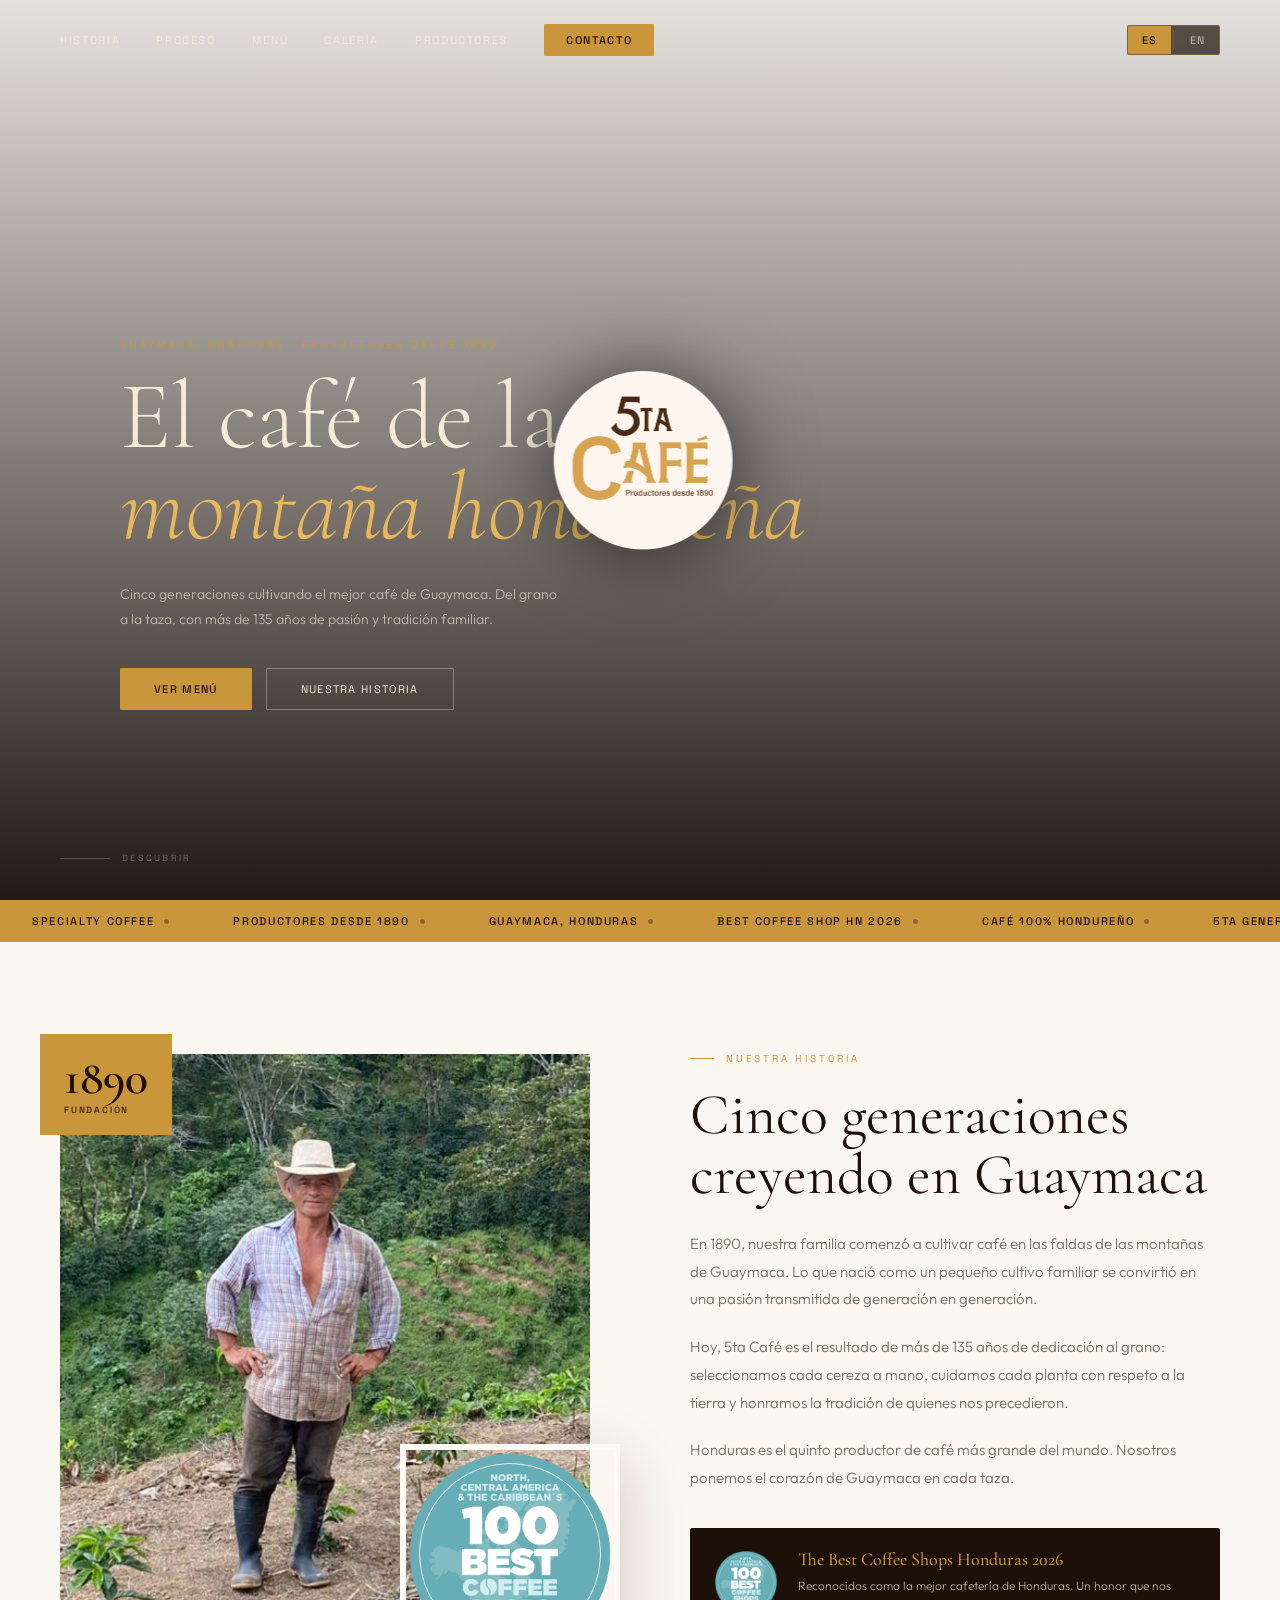
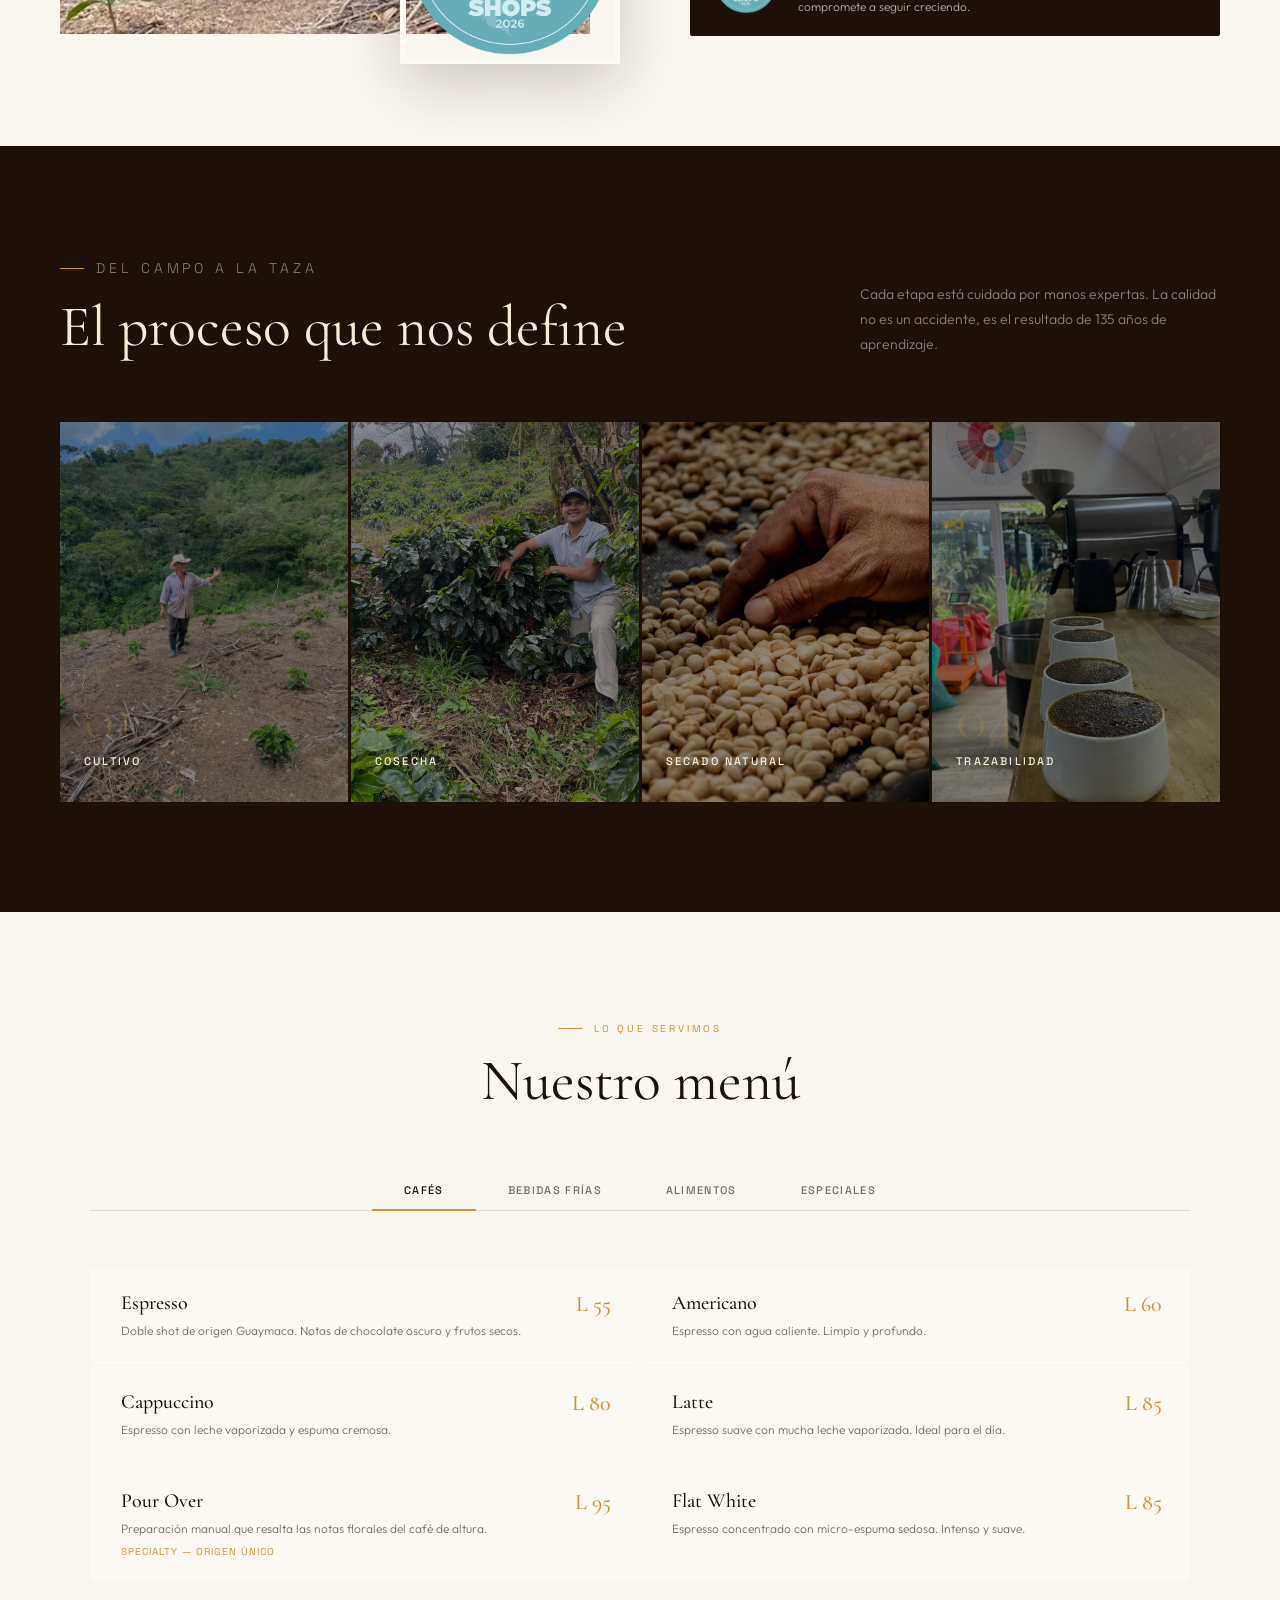
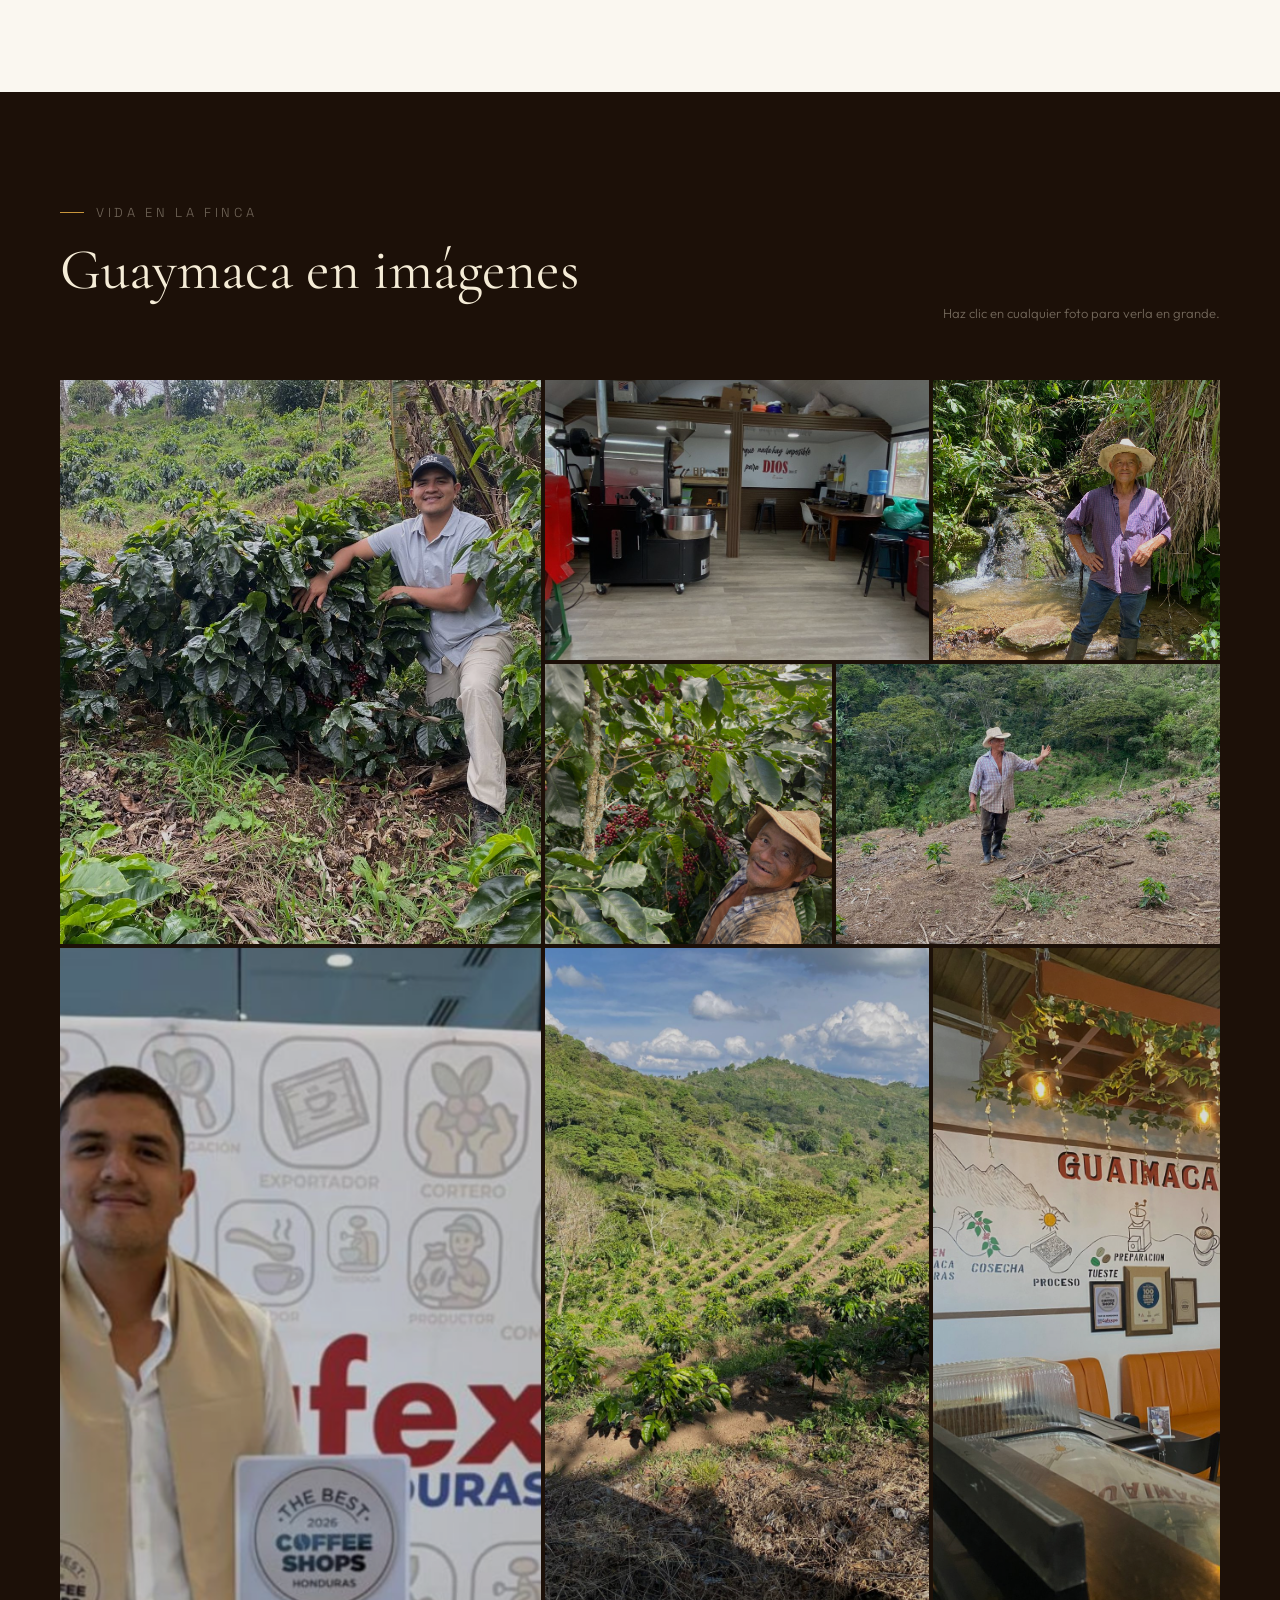
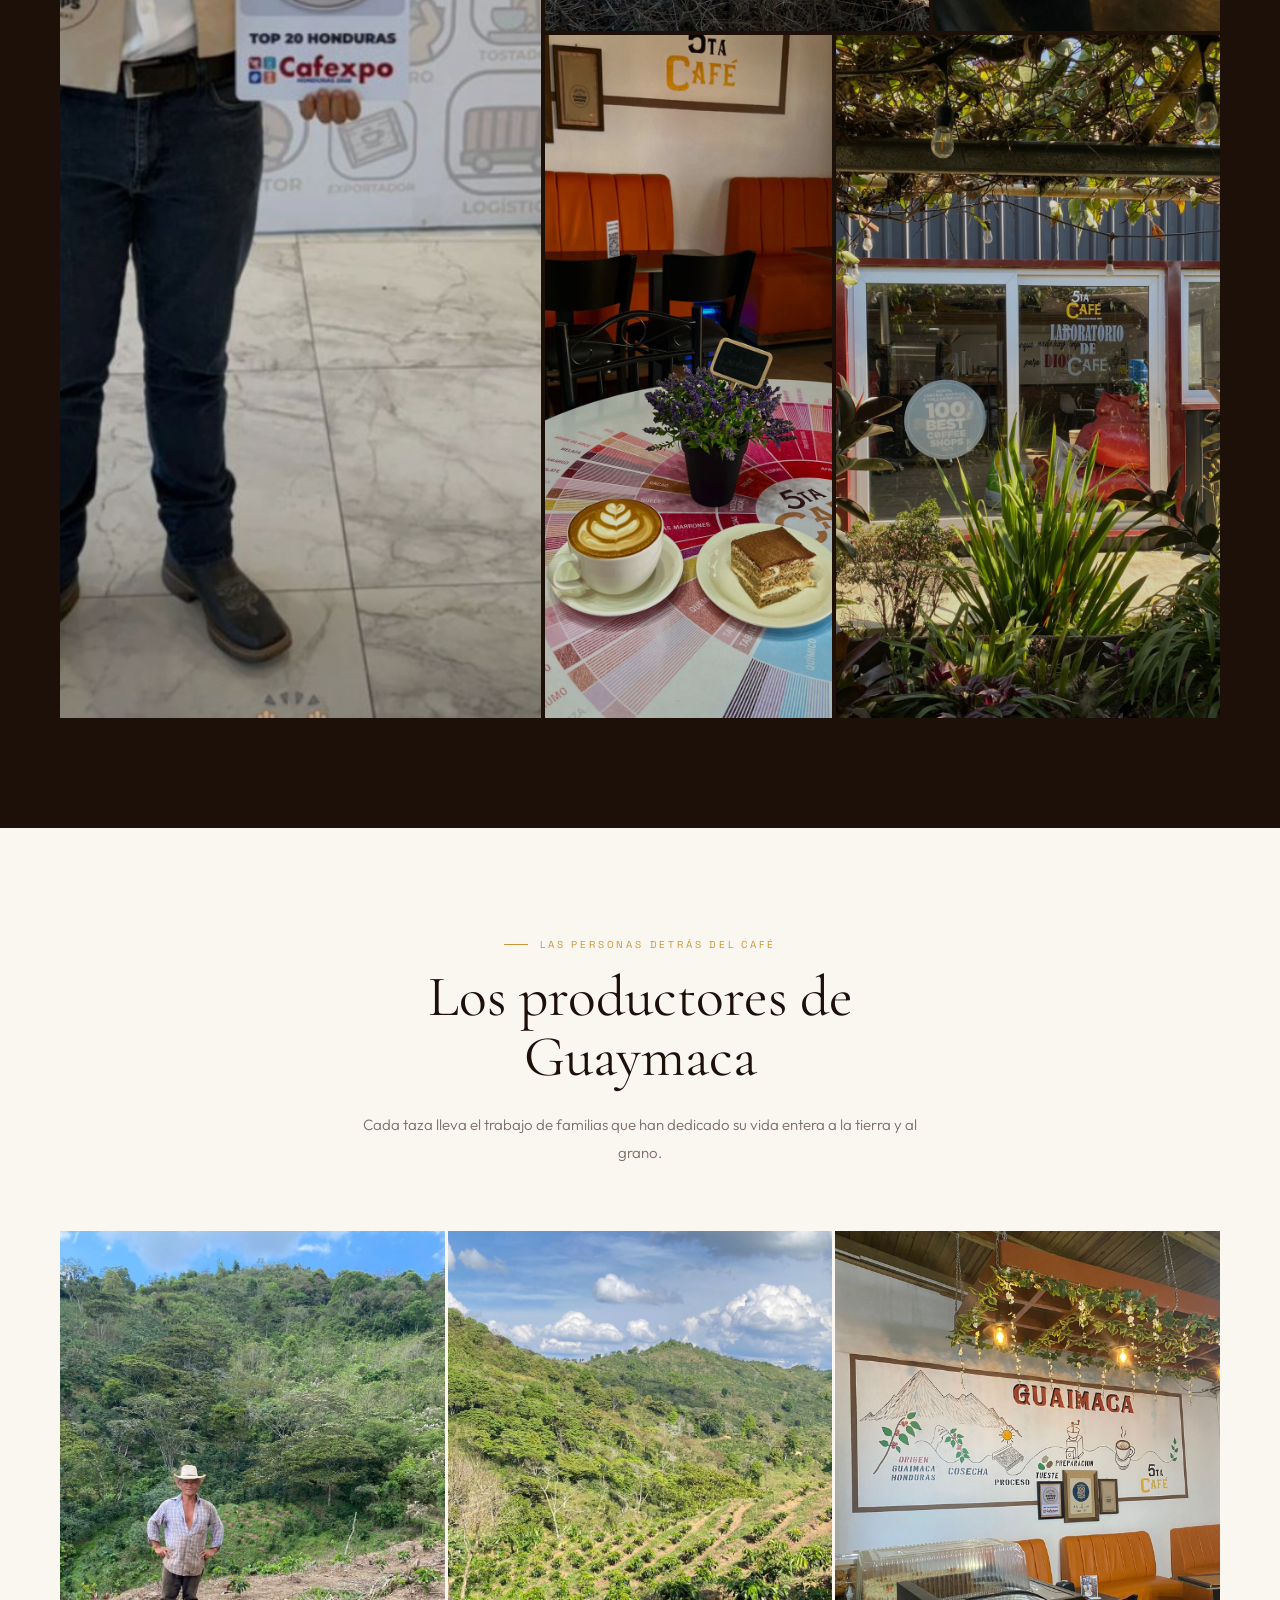
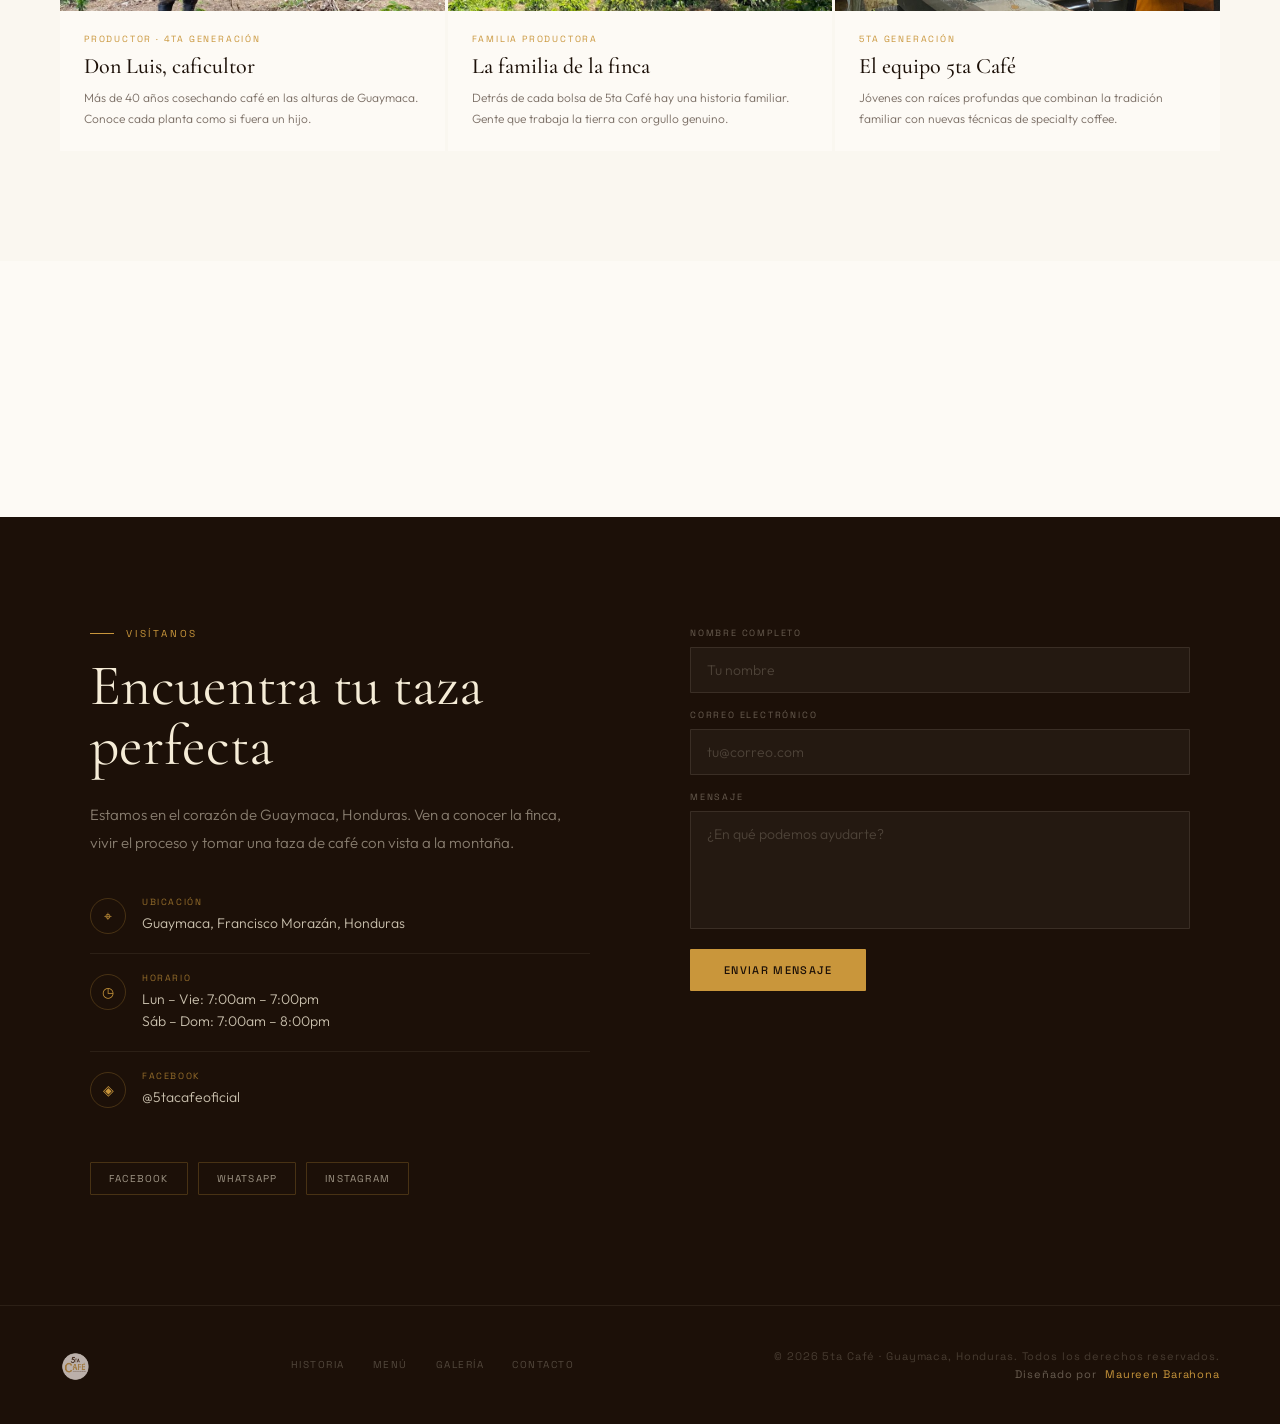
==== commit bfbe42ad: "chore: replace history section image with new asset18" ====
--- a/index.html
+++ b/index.html
@@ -105,7 +105,7 @@
     <div class="historia-inner">
       <div class="historia-img-col reveal-left">
         <div class="historia-year">1890<span data-es="Fundación" data-en="Founded">Fundación</span></div>
-        <img class="historia-main-img" src="assets/images/assets2.jpeg" alt="Vivero 5ta Café">
+        <img class="historia-main-img" src="assets/images/assets18.jpeg" alt="Vivero 5ta Café">
         <img class="historia-float" src="assets/images/logo_100.png" alt="Fundador en la finca">
       </div>
       <div class="historia-text reveal-right">
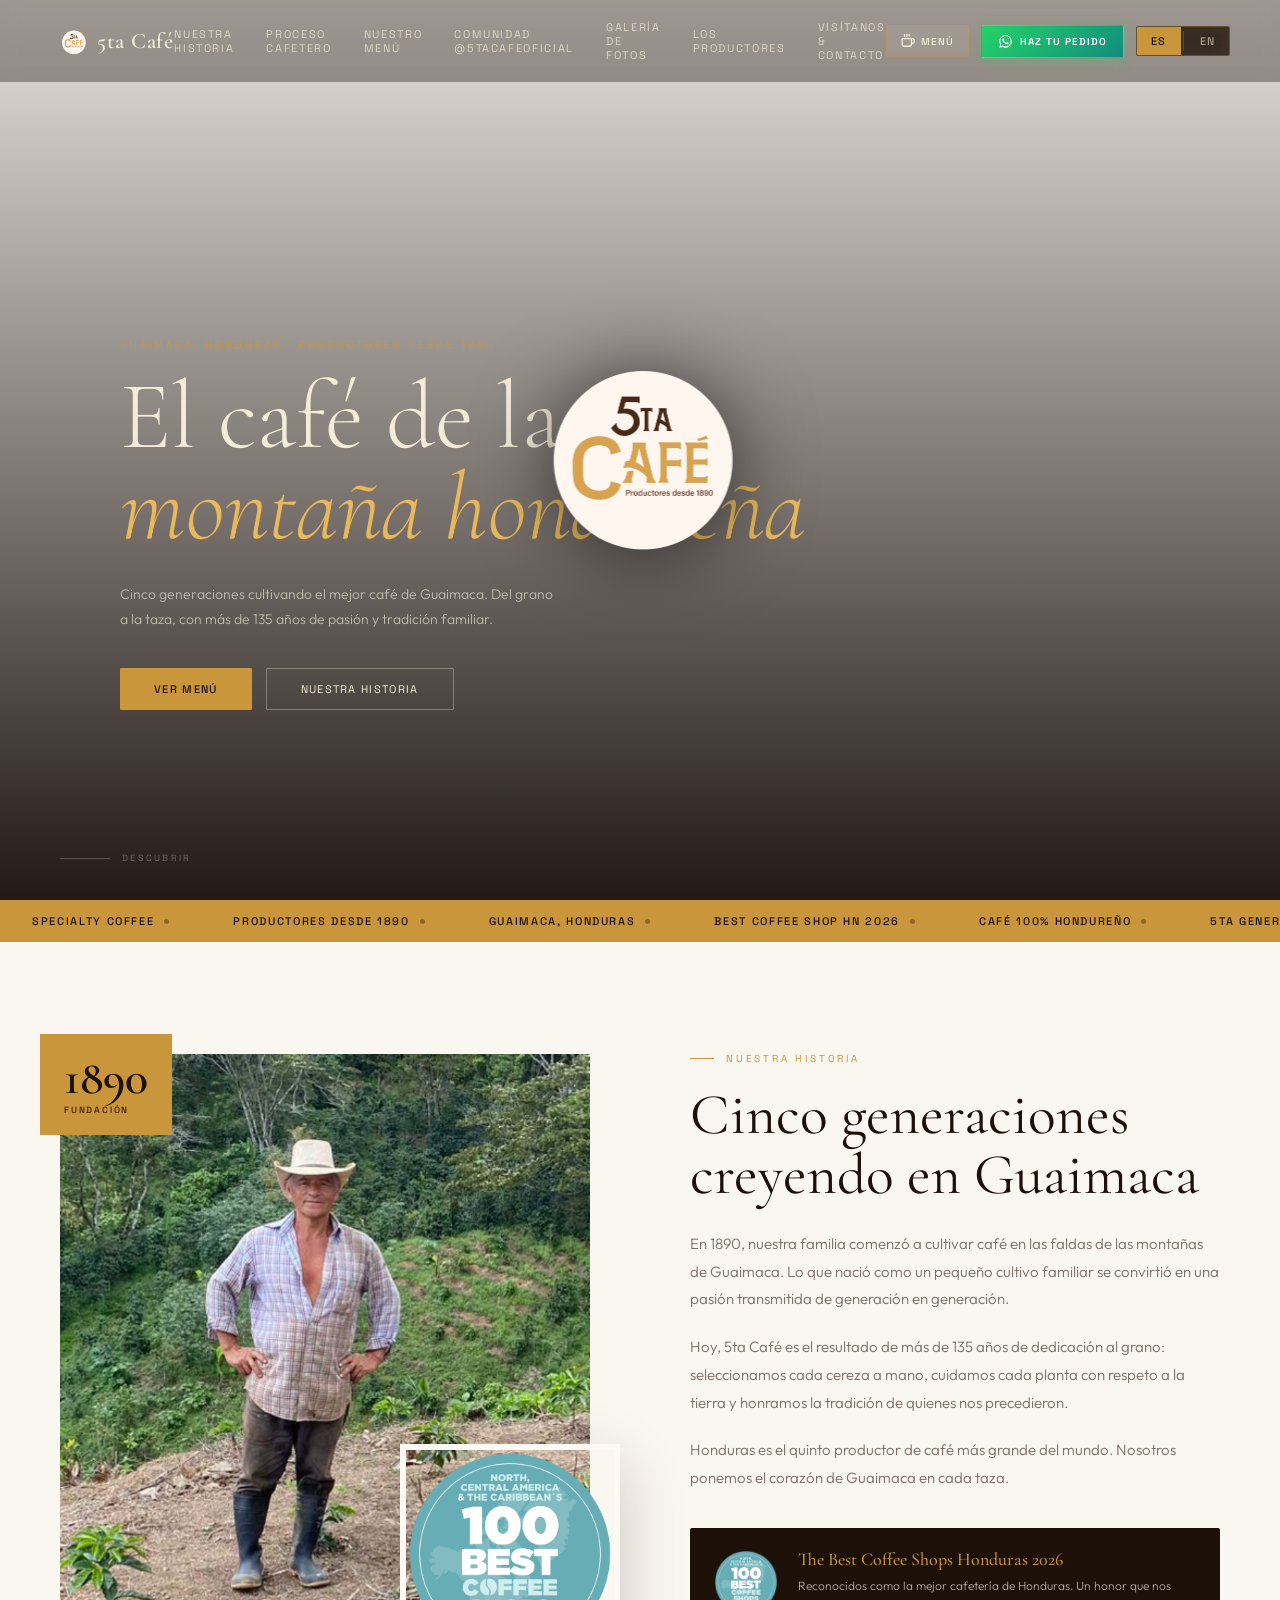
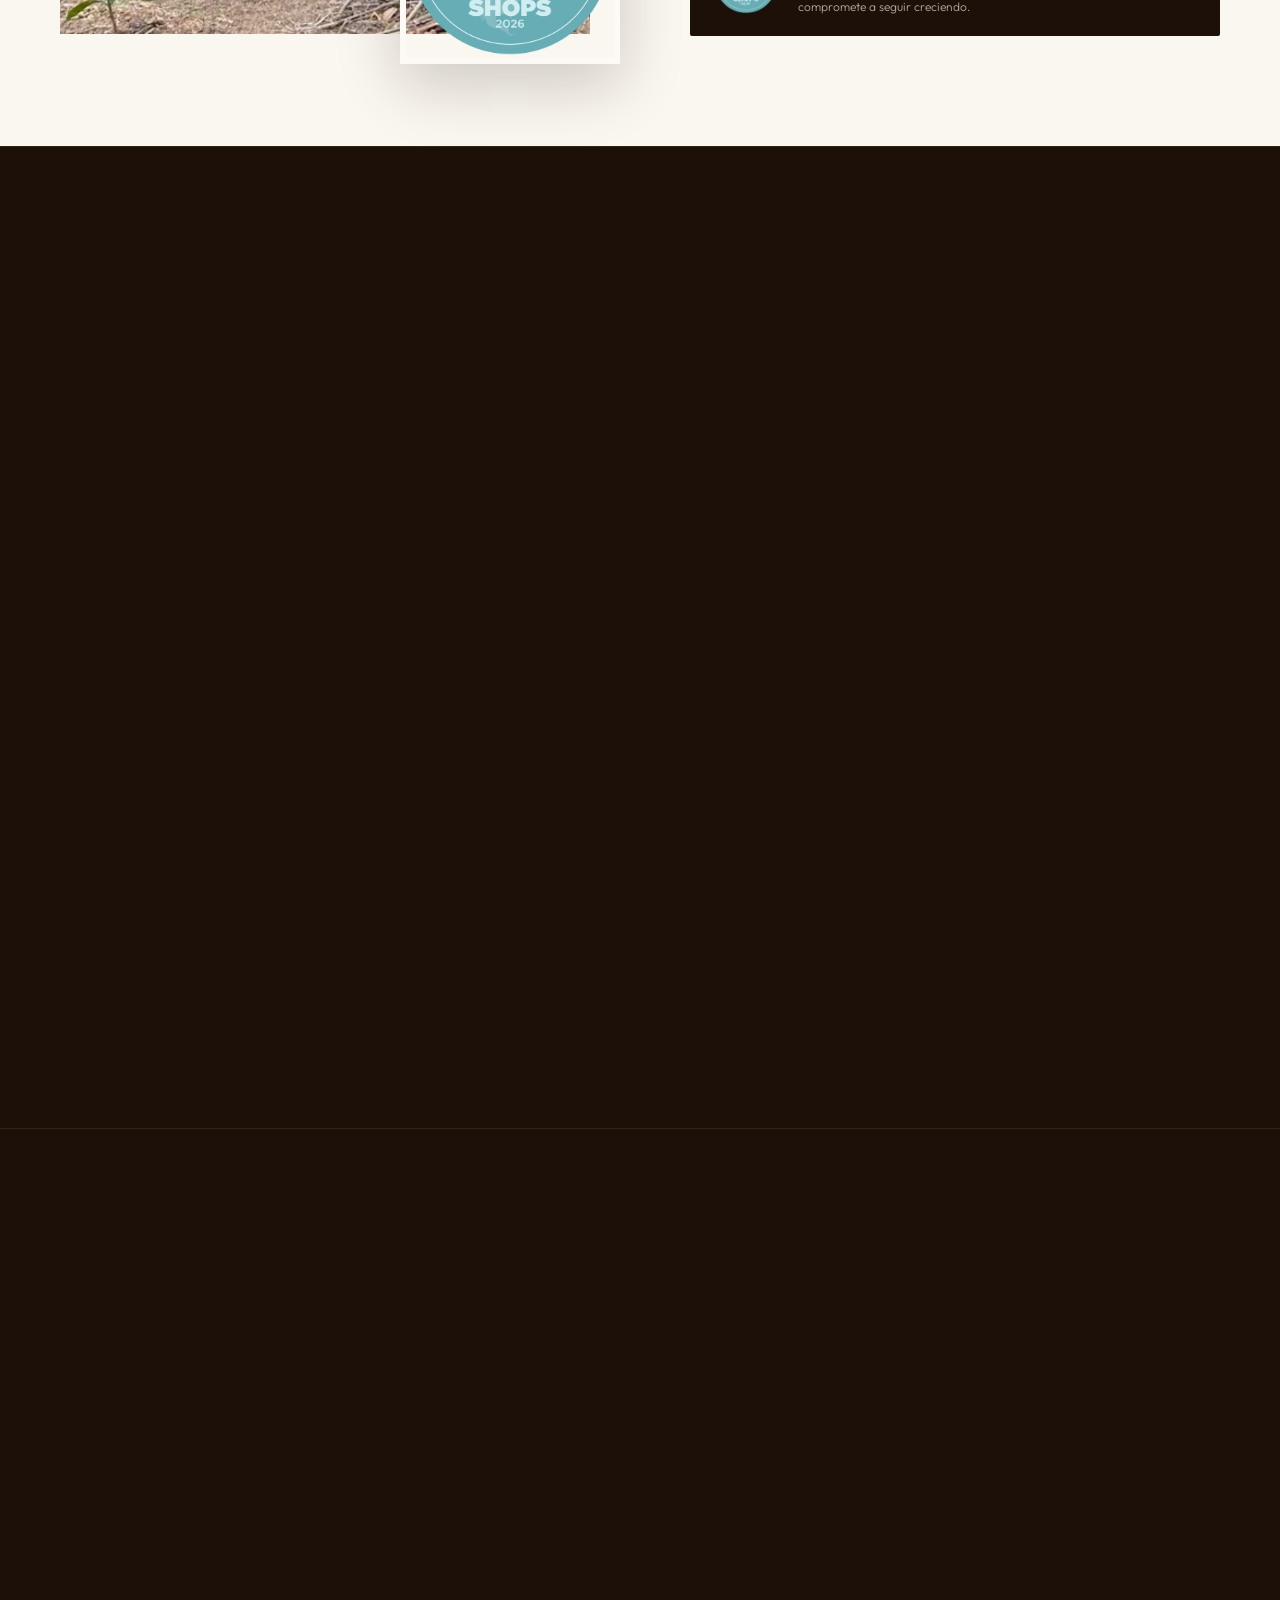
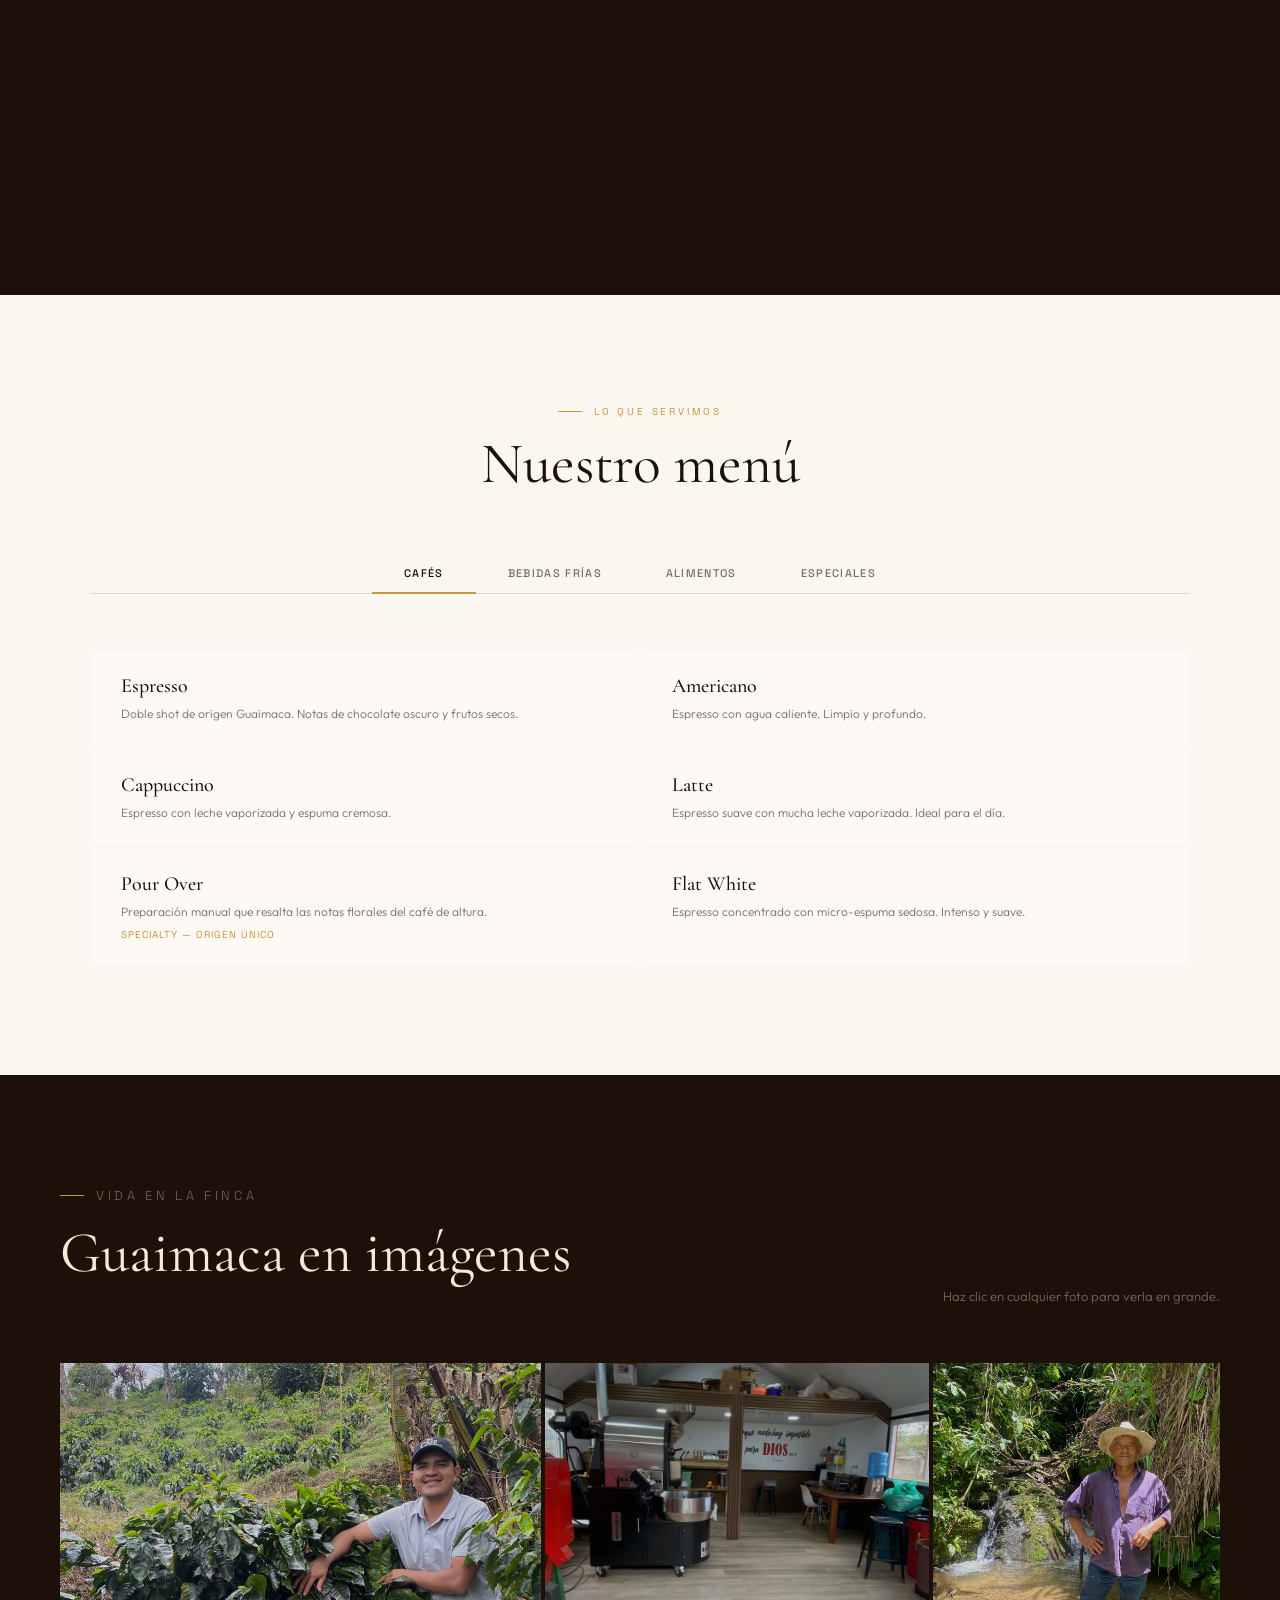
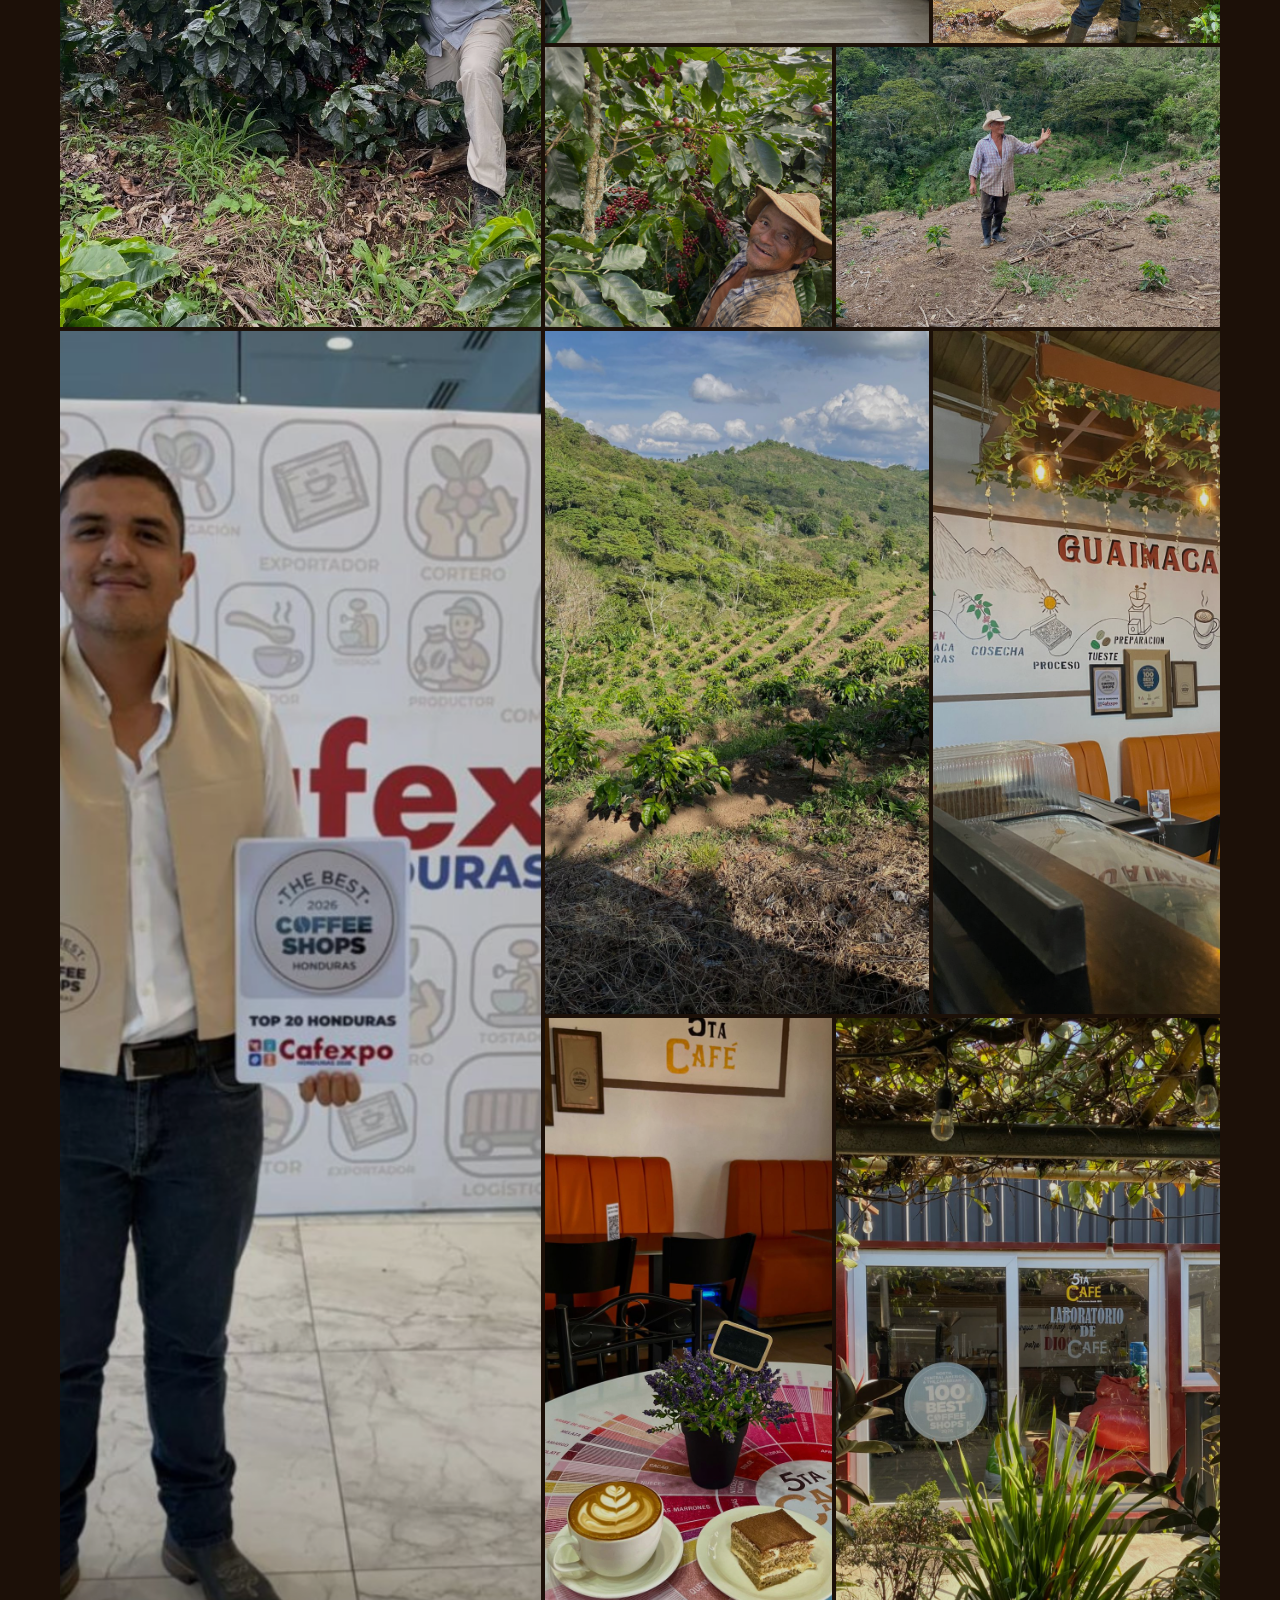
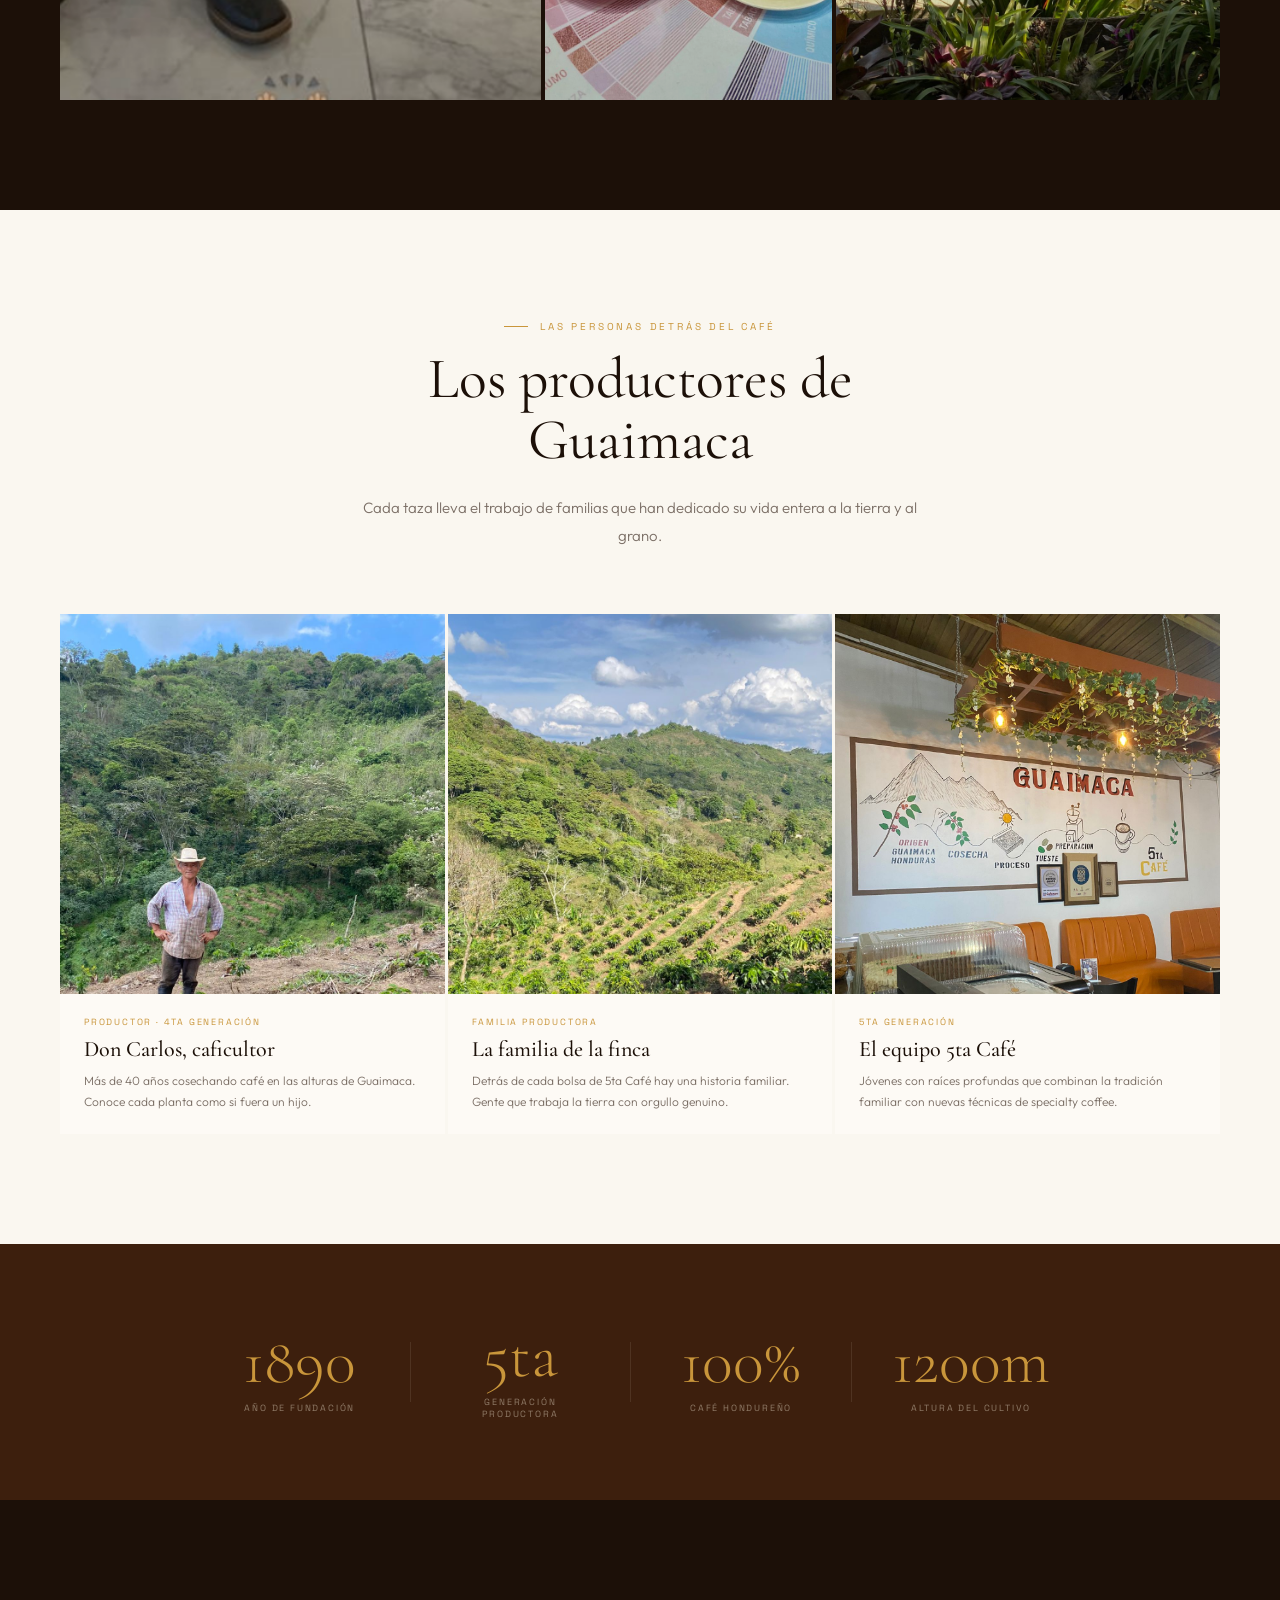
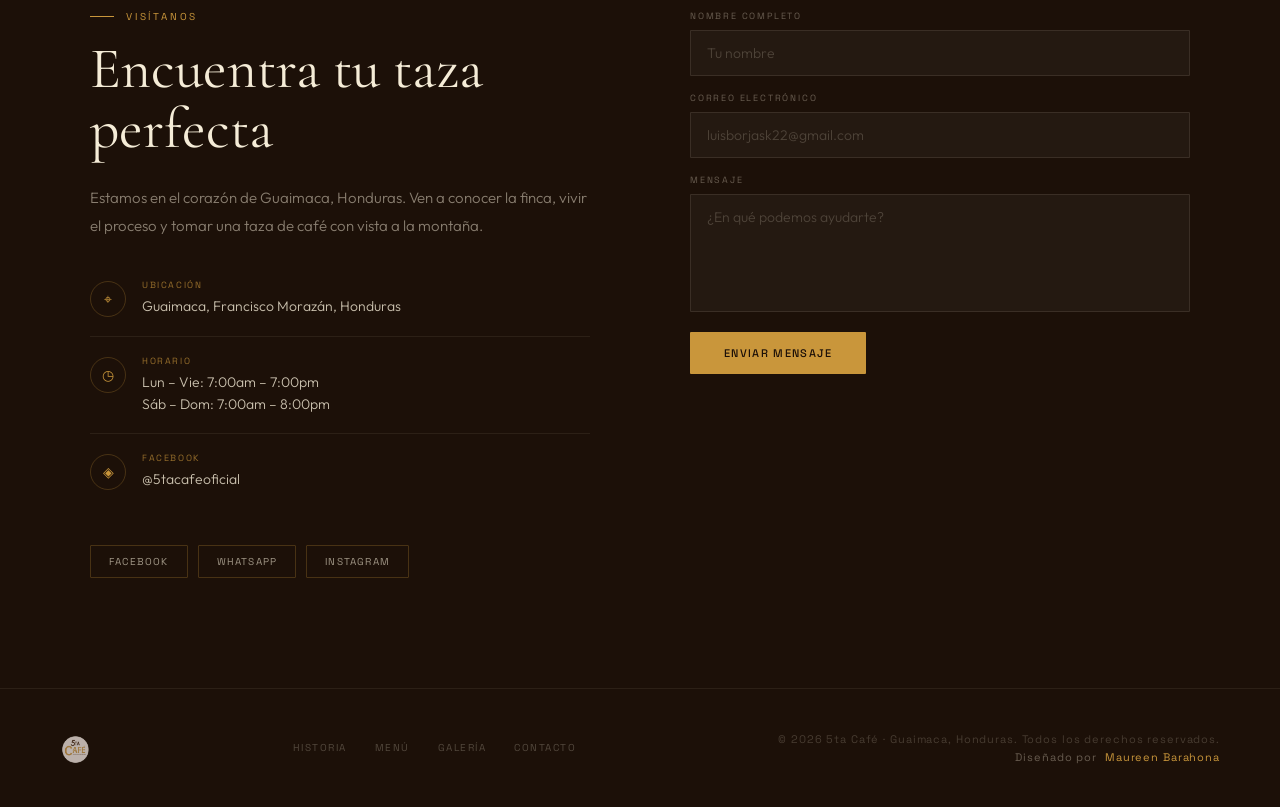
==== commit 73aeebdf: "feat: add Instagram feed section, WhatsApp ordering CTAs, and mobile navigation enhancements" ====
--- a/index.html
+++ b/index.html
@@ -4,7 +4,7 @@
 <head>
   <meta charset="UTF-8">
   <meta name="viewport" content="width=device-width, initial-scale=1.0">
-  <title>5ta Café — Productores desde 1890 · Guaymaca, Honduras</title>
+  <title>5ta Café — Productores desde 1890 · Guaimaca, Honduras</title>
   <link rel="preconnect" href="https://fonts.googleapis.com">
   <link
     href="https://fonts.googleapis.com/css2?family=Cormorant+Garamond:ital,wght@0,300;0,400;0,500;0,600;1,300;1,400;1,500&family=Outfit:wght@200;300;400;500;600&family=Space+Grotesk:wght@300;400;500&display=swap"
@@ -18,21 +18,105 @@
 
   <!-- NAV -->
   <nav id="navbar">
+    <a href="#inicio" class="nav-brand">
+      <img src="assets/images/logo.png" alt="5ta Café" class="nav-logo">
+      <span class="nav-brand-text">5ta Café</span>
+    </a>
+
     <div class="nav-links" id="navlinks">
-      <a href="#historia" data-es="Historia" data-en="Our Story">Historia</a>
-      <a href="#proceso" data-es="Proceso" data-en="Process">Proceso</a>
-      <a href="#menu" data-es="Menú" data-en="Menu">Menú</a>
-      <a href="#galeria" data-es="Galería" data-en="Gallery">Galería</a>
-      <a href="#productores" data-es="Productores" data-en="Producers">Productores</a>
-      <a href="#contacto" class="nav-cta" data-es="Contacto" data-en="Contact">Contacto</a>
-    </div>
+      <div class="drawer-header">
+        <div class="drawer-brand">
+          <img src="assets/images/logo.png" alt="5ta Café" class="drawer-logo">
+          <div>
+            <div class="drawer-title">5ta Café</div>
+            <div class="drawer-sub" data-es="Productores desde 1890 · Guaimaca"
+              data-en="Producers since 1890 · Guaimaca">Productores desde 1890 · Guaimaca</div>
+          </div>
+        </div>
+      </div>
+
+      <div class="drawer-menu-list">
+        <a href="#historia" onclick="closeMenu()">
+          <span class="nav-num">01</span>
+          <span data-es="Nuestra Historia" data-en="Our Story">Nuestra Historia</span>
+          <span class="nav-arrow">→</span>
+        </a>
+        <a href="#proceso" onclick="closeMenu()">
+          <span class="nav-num">02</span>
+          <span data-es="Proceso Cafetero" data-en="Coffee Process">Proceso Cafetero</span>
+          <span class="nav-arrow">→</span>
+        </a>
+        <a href="#menu" onclick="closeMenu()">
+          <span class="nav-num">03</span>
+          <span data-es="Nuestro Menú" data-en="Our Menu">Nuestro Menú</span>
+          <span class="nav-arrow">→</span>
+        </a>
+        <a href="#instagram" onclick="closeMenu()">
+          <span class="nav-num">04</span>
+          <span data-es="Comunidad @5tacafeoficial" data-en="@5tacafeoficial Community">Comunidad @5tacafeoficial</span>
+          <span class="nav-arrow">→</span>
+        </a>
+        <a href="#galeria" onclick="closeMenu()">
+          <span class="nav-num">05</span>
+          <span data-es="Galería de Fotos" data-en="Photo Gallery">Galería de Fotos</span>
+          <span class="nav-arrow">→</span>
+        </a>
+        <a href="#productores" onclick="closeMenu()">
+          <span class="nav-num">06</span>
+          <span data-es="Los Productores" data-en="The Producers">Los Productores</span>
+          <span class="nav-arrow">→</span>
+        </a>
+        <a href="#contacto" onclick="closeMenu()">
+          <span class="nav-num">07</span>
+          <span data-es="Visítanos & Contacto" data-en="Visit & Contact">Visítanos & Contacto</span>
+          <span class="nav-arrow">→</span>
+        </a>
+      </div>
+
+      <div class="drawer-footer">
+        <a href="https://wa.me/50432444105" target="_blank" rel="noopener noreferrer" class="nav-mobile-order-btn">
+          <svg class="wa-icon" viewBox="0 0 24 24" width="18" height="18" fill="currentColor">
+            <path
+              d="M12.012 2c-5.506 0-9.969 4.463-9.969 9.969 0 1.763.459 3.487 1.33 5.011l-1.413 5.161 5.281-1.386c1.474.804 3.14 1.228 4.771 1.228 5.506 0 9.969-4.463 9.969-9.969s-4.463-9.969-9.969-9.969zm0 17.938c-1.492 0-2.956-.4-4.237-1.161l-.304-.18-3.148.825.84-3.068-.198-.315c-.838-1.332-1.282-2.876-1.282-4.47 0-4.57 3.718-8.288 8.288-8.288 4.57 0 8.288 3.718 8.288 8.288 0 4.57-3.718 8.288-8.247 8.288zm4.542-6.208c-.249-.125-1.474-.727-1.703-.81-.228-.083-.395-.125-.561.125-.166.249-.644.81-.79 0.976-.145.166-.291.187-.54.062s-1.05-.387-2.001-1.234c-.74-.66-1.24-1.474-1.385-1.723-.145-.249-.015-.384.11-.508.112-.112.249-.291.374-.436.125-.145.166-.249.249-.415.083-.166.042-.312-.021-.436-.062-.125-.561-1.351-.769-1.85-.203-.487-.41-.421-.561-.428l-.478-.008c-.166 0-.436.062-.665.312s-.873.852-.873 2.079.894 2.41 1.018 2.576c.125.166 1.76 2.688 4.264 3.769.596.257 1.061.411 1.424.526.598.19 1.143.163 1.573.099.48-.072 1.474-.603 1.682-1.184.208-.582.208-1.08.145-1.184-.062-.104-.228-.166-.477-.291z" />
+          </svg>
+          <span data-es="Haz tu pedido por WhatsApp" data-en="Order via WhatsApp">Haz tu pedido por WhatsApp</span>
+        </a>
+        <div class="drawer-info-row">
+          <span>📍 Guaimaca, F.M., Honduras</span>
+          <span>☕ 7:00am – 7:00pm</span>
+        </div>
+      </div>
+    </div>
+
     <div class="nav-right">
+      <a href="#menu" class="nav-quick-menu-btn" title="Acceso directo al Menú">
+        <svg viewBox="0 0 24 24" width="14" height="14" fill="none" stroke="currentColor" stroke-width="2.2"
+          stroke-linecap="round" stroke-linejoin="round">
+          <path d="M18 8h1a4 4 0 0 1 0 8h-1"></path>
+          <path d="M2 8h16v9a4 4 0 0 1-4 4H6a4 4 0 0 1-4-4V8z"></path>
+          <line x1="6" y1="1" x2="6" y2="4"></line>
+          <line x1="10" y1="1" x2="10" y2="4"></line>
+          <line x1="14" y1="1" x2="14" y2="4"></line>
+        </svg>
+        <span data-es="Menú" data-en="Menu">Menú</span>
+      </a>
+
+      <a href="https://wa.me/50432444105" target="_blank" rel="noopener noreferrer" class="nav-order-btn"
+        title="Haz tu pedido por WhatsApp">
+        <svg class="wa-icon" viewBox="0 0 24 24" width="15" height="15" fill="currentColor">
+          <path
+            d="M12.012 2c-5.506 0-9.969 4.463-9.969 9.969 0 1.763.459 3.487 1.33 5.011l-1.413 5.161 5.281-1.386c1.474.804 3.14 1.228 4.771 1.228 5.506 0 9.969-4.463 9.969-9.969s-4.463-9.969-9.969-9.969zm0 17.938c-1.492 0-2.956-.4-4.237-1.161l-.304-.18-3.148.825.84-3.068-.198-.315c-.838-1.332-1.282-2.876-1.282-4.47 0-4.57 3.718-8.288 8.288-8.288 4.57 0 8.288 3.718 8.288 8.288 0 4.57-3.718 8.288-8.247 8.288zm4.542-6.208c-.249-.125-1.474-.727-1.703-.81-.228-.083-.395-.125-.561.125-.166.249-.644.81-.79 0.976-.145.166-.291.187-.54.062s-1.05-.387-2.001-1.234c-.74-.66-1.24-1.474-1.385-1.723-.145-.249-.015-.384.11-.508.112-.112.249-.291.374-.436.125-.145.166-.249.249-.415.083-.166.042-.312-.021-.436-.062-.125-.561-1.351-.769-1.85-.203-.487-.41-.421-.561-.428l-.478-.008c-.166 0-.436.062-.665.312s-.873.852-.873 2.079.894 2.41 1.018 2.576c.125.166 1.76 2.688 4.264 3.769.596.257 1.061.411 1.424.526.598.19 1.143.163 1.573.099.48-.072 1.474-.603 1.682-1.184.208-.582.208-1.08.145-1.184-.062-.104-.228-.166-.477-.291z" />
+        </svg>
+        <span data-es="Haz tu pedido" data-en="Order now">Haz tu pedido</span>
+      </a>
+
       <div class="lang-toggle">
         <button class="lang-btn active" onclick="setLang('es')" id="btn-es">ES</button>
         <div class="lang-divider"></div>
         <button class="lang-btn" onclick="setLang('en')" id="btn-en">EN</button>
       </div>
-      <div class="hamburger" id="hamburger" onclick="toggleMenu()">
+
+      <div class="hamburger" id="hamburger" onclick="toggleMenu()" aria-label="Abrir menú">
         <span></span><span></span><span></span>
       </div>
     </div>
@@ -53,16 +137,16 @@
     </div>
     <div class="hero-content">
       <div class="hero-text">
-        <p class="hero-eyebrow" data-es="Guaymaca, Honduras · Productores desde 1890"
-          data-en="Guaymaca, Honduras · Producers since 1890">Guaymaca, Honduras · Productores desde 1890</p>
+        <p class="hero-eyebrow" data-es="Guaimaca, Honduras · Productores desde 1890"
+          data-en="Guaimaca, Honduras · Producers since 1890">Guaimaca, Honduras · Productores desde 1890</p>
         <h1 class="hero-title">
           <span data-es="El café de la" data-en="Coffee from the">El café de la</span><br>
           <em data-es="montaña hondureña" data-en="Honduran mountain">montaña hondureña</em>
         </h1>
         <p class="hero-sub"
-          data-es="Cinco generaciones cultivando el mejor café de Guaymaca. Del grano a la taza, con más de 135 años de pasión y tradición familiar."
-          data-en="Five generations growing the finest coffee in Guaymaca. From bean to cup, with over 135 years of passion and family tradition.">
-          Cinco generaciones cultivando el mejor café de Guaymaca. Del grano a la taza, con más de 135 años de pasión y
+          data-es="Cinco generaciones cultivando el mejor café de Guaimaca. Del grano a la taza, con más de 135 años de pasión y tradición familiar."
+          data-en="Five generations growing the finest coffee in Guaimaca. From bean to cup, with over 135 years of passion and family tradition.">
+          Cinco generaciones cultivando el mejor café de Guaimaca. Del grano a la taza, con más de 135 años de pasión y
           tradición familiar.</p>
         <div class="hero-btns">
           <a href="#menu" class="btn-gold" data-es="Ver Menú" data-en="See Menu">Ver Menú</a>
@@ -79,7 +163,7 @@
           class="marquee-dot"></span></div>
       <div class="marquee-item"><span data-es="Productores desde 1890" data-en="Producers since 1890">Productores desde
           1890</span><span class="marquee-dot"></span></div>
-      <div class="marquee-item"><span data-es="Guaymaca, Honduras" data-en="Guaymaca, Honduras">Guaymaca,
+      <div class="marquee-item"><span data-es="Guaimaca, Honduras" data-en="Guaimaca, Honduras">Guaimaca,
           Honduras</span><span class="marquee-dot"></span></div>
       <div class="marquee-item"><span data-es="Best Coffee Shop HN 2026" data-en="Best Coffee Shop HN 2026">Best Coffee
           Shop HN 2026</span><span class="marquee-dot"></span></div>
@@ -91,7 +175,7 @@
       <div class="marquee-item"><span>Specialty Coffee</span><span class="marquee-dot"></span></div>
       <div class="marquee-item"><span data-es="Productores desde 1890" data-en="Producers since 1890">Productores desde
           1890</span><span class="marquee-dot"></span></div>
-      <div class="marquee-item"><span>Guaymaca, Honduras</span><span class="marquee-dot"></span></div>
+      <div class="marquee-item"><span>Guaimaca, Honduras</span><span class="marquee-dot"></span></div>
       <div class="marquee-item"><span>Best Coffee Shop HN 2026</span><span class="marquee-dot"></span></div>
       <div class="marquee-item"><span data-es="Café 100% Hondureño" data-en="100% Honduran Coffee">Café 100%
           Hondureño</span><span class="marquee-dot"></span></div>
@@ -110,20 +194,20 @@
       </div>
       <div class="historia-text reveal-right">
         <p class="eyebrow" data-es="Nuestra historia" data-en="Our story">Nuestra historia</p>
-        <h2 class="section-title" data-es="Cinco generaciones creyendo en Guaymaca"
-          data-en="Five generations believing in Guaymaca">Cinco generaciones creyendo en Guaymaca</h2>
+        <h2 class="section-title" data-es="Cinco generaciones creyendo en Guaimaca"
+          data-en="Five generations believing in Guaimaca">Cinco generaciones creyendo en Guaimaca</h2>
         <div class="section-body">
-          <p data-es="En 1890, nuestra familia comenzó a cultivar café en las faldas de las montañas de Guaymaca. Lo que nació como un pequeño cultivo familiar se convirtió en una pasión transmitida de generación en generación."
-            data-en="In 1890, our family began cultivating coffee on the slopes of the Guaymaca mountains. What started as a small family farm became a passion passed down through generations.">
-            En 1890, nuestra familia comenzó a cultivar café en las faldas de las montañas de Guaymaca. Lo que nació
+          <p data-es="En 1890, nuestra familia comenzó a cultivar café en las faldas de las montañas de Guaimaca. Lo que nació como un pequeño cultivo familiar se convirtió en una pasión transmitida de generación en generación."
+            data-en="In 1890, our family began cultivating coffee on the slopes of the Guaimaca mountains. What started as a small family farm became a passion passed down through generations.">
+            En 1890, nuestra familia comenzó a cultivar café en las faldas de las montañas de Guaimaca. Lo que nació
             como un pequeño cultivo familiar se convirtió en una pasión transmitida de generación en generación.</p>
           <p data-es="Hoy, 5ta Café es el resultado de más de 135 años de dedicación al grano: seleccionamos cada cereza a mano, cuidamos cada planta con respeto a la tierra y honramos la tradición de quienes nos precedieron."
             data-en="Today, 5ta Café is the result of over 135 years of dedication to the bean: we hand-select every cherry, tend every plant with respect for the land, and honor the tradition of those who came before us.">
             Hoy, 5ta Café es el resultado de más de 135 años de dedicación al grano: seleccionamos cada cereza a mano,
             cuidamos cada planta con respeto a la tierra y honramos la tradición de quienes nos precedieron.</p>
-          <p data-es="Honduras es el quinto productor de café más grande del mundo. Nosotros ponemos el corazón de Guaymaca en cada taza."
-            data-en="Honduras is the fifth largest coffee producer in the world. We put the heart of Guaymaca in every cup.">
-            Honduras es el quinto productor de café más grande del mundo. Nosotros ponemos el corazón de Guaymaca en
+          <p data-es="Honduras es el quinto productor de café más grande del mundo. Nosotros ponemos el corazón de Guaimaca en cada taza."
+            data-en="Honduras is the fifth largest coffee producer in the world. We put the heart of Guaimaca in every cup.">
+            Honduras es el quinto productor de café más grande del mundo. Nosotros ponemos el corazón de Guaimaca en
             cada taza.</p>
         </div>
         <div class="award-row">
@@ -137,6 +221,147 @@
               como la mejor cafetería de Honduras. Un honor que nos compromete a seguir creciendo.</span>
           </div>
         </div>
+      </div>
+    </div>
+  </section>
+
+  <!-- INSTAGRAM FEED -->
+  <section class="instagram-section" id="instagram">
+    <div class="instagram-inner">
+      <div class="instagram-header reveal">
+        <div class="instagram-title-col">
+          <p class="eyebrow" data-es="Comunidad en Instagram" data-en="Instagram Community">Comunidad en Instagram</p>
+          <h2 class="section-title" data-es="Nuestra historia viva en @5tacafeoficial" data-en="Our living story at @5tacafeoficial">
+            Nuestra historia viva en @5tacafeoficial</h2>
+          <div class="insta-live-badge" id="insta-live-indicator">
+            <span class="live-pulse-dot"></span>
+            <span data-es="Publicaciones en tiempo real" data-en="Real-time posts">Publicaciones en tiempo real</span>
+          </div>
+        </div>
+        <p class="instagram-subtitle"
+          data-es="De las montañas de Guaimaca a la taza diaria. Conéctate con nuestra comunidad y vive el proceso en tiempo real."
+          data-en="From the Guaimaca mountains to your daily cup. Connect with our community and experience the process in real time.">
+          De las montañas de Guaimaca a la taza diaria. Conéctate con nuestra comunidad y vive el proceso en tiempo
+          real.
+        </p>
+      </div>
+
+      <!-- Social Subscription Banner / Profile Card -->
+      <div class="instagram-profile-card reveal">
+        <div class="insta-profile-info">
+          <div class="insta-avatar-wrapper">
+            <img src="assets/images/logo.png" alt="@5tacafeoficial Instagram Profile" class="insta-avatar">
+            <span class="insta-verify-badge">✓</span>
+          </div>
+          <div class="insta-user-details">
+            <div class="insta-handle-row">
+              <h3 class="insta-handle">@5tacafeoficial</h3>
+              <span class="insta-badge" data-es="Café de Especialidad" data-en="Specialty Coffee">Café de
+                Especialidad</span>
+            </div>
+            <p class="insta-bio" data-es="Productores desde 1890 · Guaimaca, Honduras ☕✨ The Best Coffee Shop HN 2026"
+              data-en="Producers since 1890 · Guaimaca, Honduras ☕✨ The Best Coffee Shop HN 2026">
+              Productores desde 1890 · Guaimaca, Honduras ☕✨ The Best Coffee Shop HN 2026
+            </p>
+          </div>
+        </div>
+        <a href="https://www.instagram.com/5tacafeoficial/" target="_blank" rel="noopener noreferrer"
+          class="btn-insta-follow">
+          <svg viewBox="0 0 24 24" width="18" height="18" fill="currentColor">
+            <path
+              d="M12 2.163c3.204 0 3.584.012 4.85.07 3.252.148 4.771 1.691 4.919 4.919.058 1.265.069 1.645.069 4.849 0 3.205-.012 3.584-.069 4.849-.149 3.225-1.664 4.771-4.919 4.919-1.266.058-1.644.07-4.85.07-3.204 0-3.584-.012-4.849-.07-3.26-.149-4.771-1.699-4.919-4.92-.058-1.265-.07-1.644-.07-4.849 0-3.204.013-3.583.07-4.849.149-3.227 1.664-4.771 4.919-4.919 1.266-.057 1.645-.069 4.849-.069zm0-2.163c-3.259 0-3.667.014-4.947.072-4.358.2-6.78 2.618-6.98 6.98-.059 1.281-.073 1.689-.073 4.948 0 3.259.014 3.668.072 4.948.2 4.358 2.618 6.78 6.98 6.98 1.281.058 1.689.072 4.948.072 3.259 0 3.668-.014 4.948-.072 4.354-.2 6.782-2.618 6.979-6.98.059-1.28.073-1.689.073-4.948 0-3.259-.014-3.667-.072-4.947-.196-4.354-2.617-6.78-6.979-6.98-1.281-.059-1.69-.073-4.949-.073zm0 5.838c-3.403 0-6.162 2.759-6.162 6.162s2.759 6.163 6.162 6.163 6.162-2.759 6.162-6.163c0-3.403-2.759-6.162-6.162-6.162zm0 10.162c-2.209 0-4-1.79-4-4 0-2.209 1.791-4 4-4s4 1.791 4 4c0 2.21-1.791 4-4 4zm6.406-11.845c-.796 0-1.441.645-1.441 1.44s.645 1.44 1.441 1.44c.795 0 1.439-.645 1.439-1.44s-.644-1.44-1.439-1.44z" />
+          </svg>
+          <span data-es="Seguir en Instagram" data-en="Follow on Instagram">Seguir en Instagram</span>
+        </a>
+      </div>
+
+      <!-- Instagram Posts Grid -->
+      <div class="instagram-grid" id="insta-grid">
+        <a href="https://www.instagram.com/5tacafeoficial/" target="_blank" rel="noopener noreferrer"
+          class="insta-post reveal">
+          <img src="assets/images/assets4.jpeg" alt="Instagram Post - Espresso 5ta Café">
+          <div class="insta-overlay">
+            <div class="insta-overlay-content">
+              <svg viewBox="0 0 24 24" width="28" height="28" fill="currentColor">
+                <path
+                  d="M12 2.163c3.204 0 3.584.012 4.85.07 3.252.148 4.771 1.691 4.919 4.919.058 1.265.069 1.645.069 4.849 0 3.205-.012 3.584-.069 4.849-.149 3.225-1.664 4.771-4.919 4.919-1.266.058-1.644.07-4.85.07-3.204 0-3.584-.012-4.849-.07-3.26-.149-4.771-1.699-4.919-4.92-.058-1.265-.07-1.644-.07-4.849 0-3.204.013-3.583.07-4.849.149-3.227 1.664-4.771 4.919-4.919 1.266-.057 1.645-.069 4.849-.069zm0-2.163c-3.259 0-3.667.014-4.947.072-4.358.2-6.78 2.618-6.98 6.98-.059 1.281-.073 1.689-.073 4.948 0 3.259.014 3.668.072 4.948.2 4.358 2.618 6.78 6.98 6.98 1.281.058 1.689.072 4.948.072 3.259 0 3.668-.014 4.948-.072 4.354-.2 6.782-2.618 6.979-6.98.059-1.28.073-1.689.073-4.948 0-3.259-.014-3.667-.072-4.947-.196-4.354-2.617-6.78-6.979-6.98-1.281-.059-1.69-.073-4.949-.073zm0 5.838c-3.403 0-6.162 2.759-6.162 6.162s2.759 6.163 6.162 6.163 6.162-2.759 6.162-6.163c0-3.403-2.759-6.162-6.162-6.162zm0 10.162c-2.209 0-4-1.79-4-4 0-2.209 1.791-4 4-4s4 1.791 4 4c0 2.21-1.791 4-4 4zm6.406-11.845c-.796 0-1.441.645-1.441 1.44s.645 1.44 1.441 1.44c.795 0 1.439-.645 1.439-1.44s-.644-1.44-1.439-1.44z" />
+              </svg>
+              <p class="insta-caption" data-es="La taza perfecta empieza en la montaña de Guaimaca. ☕"
+                data-en="The perfect cup starts in the Guaimaca mountain. ☕">La taza perfecta empieza en la montaña de
+                Guaimaca. ☕</p>
+              <div class="insta-stats">
+                <span>❤️ 482</span>
+                <span>💬 38</span>
+              </div>
+            </div>
+          </div>
+        </a>
+
+        <a href="https://www.instagram.com/5tacafeoficial/" target="_blank" rel="noopener noreferrer"
+          class="insta-post reveal">
+          <img src="assets/images/assets9.jpeg" alt="Instagram Post - Cosecha de Café">
+          <div class="insta-overlay">
+            <div class="insta-overlay-content">
+              <svg viewBox="0 0 24 24" width="28" height="28" fill="currentColor">
+                <path
+                  d="M12 2.163c3.204 0 3.584.012 4.85.07 3.252.148 4.771 1.691 4.919 4.919.058 1.265.069 1.645.069 4.849 0 3.205-.012 3.584-.069 4.849-.149 3.225-1.664 4.771-4.919 4.919-1.266.058-1.644.07-4.85.07-3.204 0-3.584-.012-4.849-.07-3.26-.149-4.771-1.699-4.919-4.92-.058-1.265-.07-1.644-.07-4.849 0-3.204.013-3.583.07-4.849.149-3.227 1.664-4.771 4.919-4.919 1.266-.057 1.645-.069 4.849-.069zm0-2.163c-3.259 0-3.667.014-4.947.072-4.358.2-6.78 2.618-6.98 6.98-.059 1.281-.073 1.689-.073 4.948 0 3.259.014 3.668.072 4.948.2 4.358 2.618 6.78 6.98 6.98 1.281.058 1.689.072 4.948.072 3.259 0 3.668-.014 4.948-.072 4.354-.2 6.782-2.618 6.979-6.98.059-1.28.073-1.689.073-4.948 0-3.259-.014-3.667-.072-4.947-.196-4.354-2.617-6.78-6.979-6.98-1.281-.059-1.69-.073-4.949-.073zm0 5.838c-3.403 0-6.162 2.759-6.162 6.162s2.759 6.163 6.162 6.163 6.162-2.759 6.162-6.163c0-3.403-2.759-6.162-6.162-6.162zm0 10.162c-2.209 0-4-1.79-4-4 0-2.209 1.791-4 4-4s4 1.791 4 4c0 2.21-1.791 4-4 4zm6.406-11.845c-.796 0-1.441.645-1.441 1.44s.645 1.44 1.441 1.44c.795 0 1.439-.645 1.439-1.44s-.644-1.44-1.439-1.44z" />
+              </svg>
+              <p class="insta-caption" data-es="Cosecha manual de cerezas rojas maduras. 🌱"
+                data-en="Hand harvesting ripe red cherries. 🌱">Cosecha manual de cerezas rojas maduras. 🌱</p>
+              <div class="insta-stats">
+                <span>❤️ 615</span>
+                <span>💬 44</span>
+              </div>
+            </div>
+          </div>
+        </a>
+
+        <a href="https://www.instagram.com/5tacafeoficial/" target="_blank" rel="noopener noreferrer"
+          class="insta-post reveal">
+          <img src="assets/images/assets5.jpeg" alt="Instagram Post - Finca 5ta Café">
+          <div class="insta-overlay">
+            <div class="insta-overlay-content">
+              <svg viewBox="0 0 24 24" width="28" height="28" fill="currentColor">
+                <path
+                  d="M12 2.163c3.204 0 3.584.012 4.85.07 3.252.148 4.771 1.691 4.919 4.919.058 1.265.069 1.645.069 4.849 0 3.205-.012 3.584-.069 4.849-.149 3.225-1.664 4.771-4.919 4.919-1.266.058-1.644.07-4.85.07-3.204 0-3.584-.012-4.849-.07-3.26-.149-4.771-1.699-4.919-4.92-.058-1.265-.07-1.644-.07-4.849 0-3.204.013-3.583.07-4.849.149-3.227 1.664-4.771 4.919-4.919 1.266-.057 1.645-.069 4.849-.069zm0-2.163c-3.259 0-3.667.014-4.947.072-4.358.2-6.78 2.618-6.98 6.98-.059 1.281-.073 1.689-.073 4.948 0 3.259.014 3.668.072 4.948.2 4.358 2.618 6.78 6.98 6.98 1.281.058 1.689.072 4.948.072 3.259 0 3.668-.014 4.948-.072 4.354-.2 6.782-2.618 6.979-6.98.059-1.28.073-1.689.073-4.948 0-3.259-.014-3.667-.072-4.947-.196-4.354-2.617-6.78-6.979-6.98-1.281-.059-1.69-.073-4.949-.073zm0 5.838c-3.403 0-6.162 2.759-6.162 6.162s2.759 6.163 6.162 6.163 6.162-2.759 6.162-6.163c0-3.403-2.759-6.162-6.162-6.162zm0 10.162c-2.209 0-4-1.79-4-4 0-2.209 1.791-4 4-4s4 1.791 4 4c0 2.21-1.791 4-4 4zm6.406-11.845c-.796 0-1.441.645-1.441 1.44s.645 1.44 1.441 1.44c.795 0 1.439-.645 1.439-1.44s-.644-1.44-1.439-1.44z" />
+              </svg>
+              <p class="insta-caption" data-es="Amanecer sobre nuestras parcelas a 1200m. ⛰️"
+                data-en="Sunrise over our plots at 1200m. ⛰️">Amanecer sobre nuestras parcelas a 1200m. ⛰️</p>
+              <div class="insta-stats">
+                <span>❤️ 890</span>
+                <span>💬 52</span>
+              </div>
+            </div>
+          </div>
+        </a>
+
+        <a href="https://www.instagram.com/5tacafeoficial/" target="_blank" rel="noopener noreferrer"
+          class="insta-post reveal">
+          <img src="assets/images/assets10.jpeg" alt="Instagram Post - Tostado Artesanal">
+          <div class="insta-overlay">
+            <div class="insta-overlay-content">
+              <svg viewBox="0 0 24 24" width="28" height="28" fill="currentColor">
+                <path
+                  d="M12 2.163c3.204 0 3.584.012 4.85.07 3.252.148 4.771 1.691 4.919 4.919.058 1.265.069 1.645.069 4.849 0 3.205-.012 3.584-.069 4.849-.149 3.225-1.664 4.771-4.919 4.919-1.266.058-1.644.07-4.85.07-3.204 0-3.584-.012-4.849-.07-3.26-.149-4.771-1.699-4.919-4.92-.058-1.265-.07-1.644-.07-4.849 0-3.204.013-3.583.07-4.849.149-3.227 1.664-4.771 4.919-4.919 1.266-.057 1.645-.069 4.849-.069zm0-2.163c-3.259 0-3.667.014-4.947.072-4.358.2-6.78 2.618-6.98 6.98-.059 1.281-.073 1.689-.073 4.948 0 3.259.014 3.668.072 4.948.2 4.358 2.618 6.78 6.98 6.98 1.281.058 1.689.072 4.948.072 3.259 0 3.668-.014 4.948-.072 4.354-.2 6.782-2.618 6.979-6.98.059-1.28.073-1.689.073-4.948 0-3.259-.014-3.667-.072-4.947-.196-4.354-2.617-6.78-6.979-6.98-1.281-.059-1.69-.073-4.949-.073zm0 5.838c-3.403 0-6.162 2.759-6.162 6.162s2.759 6.163 6.162 6.163 6.162-2.759 6.162-6.163c0-3.403-2.759-6.162-6.162-6.162zm0 10.162c-2.209 0-4-1.79-4-4 0-2.209 1.791-4 4-4s4 1.791 4 4c0 2.21-1.791 4-4 4zm6.406-11.845c-.796 0-1.441.645-1.441 1.44s.645 1.44 1.441 1.44c.795 0 1.439-.645 1.439-1.44s-.644-1.44-1.439-1.44z" />
+              </svg>
+              <p class="insta-caption" data-es="El arte del tueste preciso en nuestro beneficio. 🔥"
+                data-en="The art of precise roasting at our mill. 🔥">El arte del tueste preciso en nuestro beneficio.
+                🔥</p>
+              <div class="insta-stats">
+                <span>❤️ 530</span>
+                <span>💬 29</span>
+              </div>
+            </div>
+          </div>
+        </a>
+      </div>
+
+      <!-- Bottom Action CTA -->
+      <div class="instagram-footer reveal">
+        <a href="https://www.instagram.com/5tacafeoficial/" target="_blank" rel="noopener noreferrer" class="btn-gold"
+          data-es="Explorar más publicaciones" data-en="Explore more posts">
+          Explorar más publicaciones
+        </a>
       </div>
     </div>
   </section>
@@ -181,9 +406,9 @@
         <div class="proceso-info">
           <div class="proceso-n">03</div>
           <div class="proceso-label" data-es="Secado natural" data-en="Natural drying">Secado natural</div>
-          <div class="proceso-desc" data-es="Secado en camas africanas bajo el sol de Guaymaca. Días de paciencia."
-            data-en="Dried on African beds under the Guaymaca sun. Days of patience.">Secado en camas africanas bajo el
-            sol de Guaymaca. Días de paciencia.</div>
+          <div class="proceso-desc" data-es="Secado en camas africanas bajo el sol de Guaimaca. Días de paciencia."
+            data-en="Dried on African beds under the Guaimaca sun. Days of patience.">Secado en camas africanas bajo el
+            sol de Guaimaca. Días de paciencia.</div>
         </div>
       </div>
       <div class="proceso-card reveal">
@@ -220,11 +445,10 @@
           <div class="menu-item-info">
             <div class="menu-item-name">Espresso</div>
             <div class="menu-item-desc"
-              data-es="Doble shot de origen Guaymaca. Notas de chocolate oscuro y frutos secos."
-              data-en="Double shot from Guaymaca origin. Notes of dark chocolate and dried fruits.">Doble shot de origen
-              Guaymaca. Notas de chocolate oscuro y frutos secos.</div>
-          </div>
-          <div class="menu-item-price">L 55</div>
+              data-es="Doble shot de origen Guaimaca. Notas de chocolate oscuro y frutos secos."
+              data-en="Double shot from Guaimaca origin. Notes of dark chocolate and dried fruits.">Doble shot de origen
+              Guaimaca. Notas de chocolate oscuro y frutos secos.</div>
+          </div>
         </div>
         <div class="menu-item">
           <div class="menu-item-info">
@@ -232,7 +456,6 @@
             <div class="menu-item-desc" data-es="Espresso con agua caliente. Limpio y profundo."
               data-en="Espresso with hot water. Clean and deep.">Espresso con agua caliente. Limpio y profundo.</div>
           </div>
-          <div class="menu-item-price">L 60</div>
         </div>
         <div class="menu-item">
           <div class="menu-item-info">
@@ -241,7 +464,6 @@
               data-en="Espresso with steamed milk and creamy foam.">Espresso con leche vaporizada y espuma cremosa.
             </div>
           </div>
-          <div class="menu-item-price">L 80</div>
         </div>
         <div class="menu-item">
           <div class="menu-item-info">
@@ -250,7 +472,6 @@
               data-en="Soft espresso with plenty of steamed milk. Perfect for the day.">Espresso suave con mucha leche
               vaporizada. Ideal para el día.</div>
           </div>
-          <div class="menu-item-price">L 85</div>
         </div>
         <div class="menu-item">
           <div class="menu-item-info">
@@ -261,7 +482,6 @@
             <div class="menu-item-note" data-es="Specialty — origen único" data-en="Specialty — single origin">Specialty
               — origen único</div>
           </div>
-          <div class="menu-item-price">L 95</div>
         </div>
         <div class="menu-item">
           <div class="menu-item-info">
@@ -270,7 +490,6 @@
               data-en="Concentrated espresso with silky micro-foam. Intense and smooth.">Espresso concentrado con
               micro-espuma sedosa. Intenso y suave.</div>
           </div>
-          <div class="menu-item-price">L 85</div>
         </div>
       </div>
       <div class="menu-panel" id="panel-frios">
@@ -281,7 +500,6 @@
               data-en="24-hour cold extraction. Smooth, sweet and bitterness-free.">24 horas de extracción en frío.
               Suave, dulce y sin amargura.</div>
           </div>
-          <div class="menu-item-price">L 90</div>
         </div>
         <div class="menu-item">
           <div class="menu-item-info">
@@ -290,16 +508,14 @@
               data-en="Espresso over ice with cold milk. Refreshing and balanced.">Espresso sobre hielo con leche fría.
               Refrescante y equilibrado.</div>
           </div>
-          <div class="menu-item-price">L 85</div>
         </div>
         <div class="menu-item">
           <div class="menu-item-info">
             <div class="menu-item-name">Frappé de Café</div>
-            <div class="menu-item-desc" data-es="Café de Guaymaca blended con hielo y leche. Cremoso y frío."
-              data-en="Guaymaca coffee blended with ice and milk. Creamy and cold.">Café de Guaymaca blended con hielo y
+            <div class="menu-item-desc" data-es="Café de Guaimaca blended con hielo y leche. Cremoso y frío."
+              data-en="Guaimaca coffee blended with ice and milk. Creamy and cold.">Café de Guaimaca blended con hielo y
               leche. Cremoso y frío.</div>
           </div>
-          <div class="menu-item-price">L 95</div>
         </div>
         <div class="menu-item">
           <div class="menu-item-info">
@@ -309,7 +525,6 @@
               Textura sedosa y espuma natural.</div>
             <div class="menu-item-note" data-es="Edición especial" data-en="Special edition">Edición especial</div>
           </div>
-          <div class="menu-item-price">L 110</div>
         </div>
       </div>
       <div class="menu-panel" id="panel-food">
@@ -320,7 +535,6 @@
               data-en="Freshly baked every morning. Crispy outside, soft inside.">Recién horneado cada mañana. Crujiente
               por fuera, suave por dentro.</div>
           </div>
-          <div class="menu-item-price">L 35</div>
         </div>
         <div class="menu-item">
           <div class="menu-item-info">
@@ -329,7 +543,6 @@
               data-en="Artisan cheesecake with cookie base. Served with red berries.">Cheesecake artesanal con base de
               galleta. Acompañado de frutos rojos.</div>
           </div>
-          <div class="menu-item-price">L 75</div>
         </div>
         <div class="menu-item">
           <div class="menu-item-info">
@@ -339,16 +552,14 @@
               data-en="Artisan bread with avocado, sea salt and olive oil.">Pan artesanal con aguacate, sal de mar y
               aceite de oliva.</div>
           </div>
-          <div class="menu-item-price">L 85</div>
         </div>
         <div class="menu-item">
           <div class="menu-item-info">
             <div class="menu-item-name" data-es="Brownie de café" data-en="Coffee brownie">Brownie de café</div>
-            <div class="menu-item-desc" data-es="Brownie húmedo con espresso de Guaymaca. Intenso y perfecto."
-              data-en="Moist brownie with Guaymaca espresso. Intense and perfect.">Brownie húmedo con espresso de
-              Guaymaca. Intenso y perfecto.</div>
-          </div>
-          <div class="menu-item-price">L 65</div>
+            <div class="menu-item-desc" data-es="Brownie húmedo con espresso de Guaimaca. Intenso y perfecto."
+              data-en="Moist brownie with Guaimaca espresso. Intense and perfect.">Brownie húmedo con espresso de
+              Guaimaca. Intenso y perfecto.</div>
+          </div>
         </div>
       </div>
       <div class="menu-panel" id="panel-especiales">
@@ -356,13 +567,12 @@
           <div class="menu-item-info">
             <div class="menu-item-name">Café de Altura</div>
             <div class="menu-item-desc"
-              data-es="Nuestro café insignia. Grano único de Guaymaca a 1200m. Notas de caramelo, naranja y jazmín."
-              data-en="Our signature coffee. Single bean from Guaymaca at 1200m. Notes of caramel, orange and jasmine.">
-              Nuestro café insignia. Grano único de Guaymaca a 1200m. Notas de caramelo, naranja y jazmín.</div>
+              data-es="Nuestro café insignia. Grano único de Guaimaca a 1200m. Notas de caramelo, naranja y jazmín."
+              data-en="Our signature coffee. Single bean from Guaimaca at 1200m. Notes of caramel, orange and jasmine.">
+              Nuestro café insignia. Grano único de Guaimaca a 1200m. Notas de caramelo, naranja y jazmín.</div>
             <div class="menu-item-note" data-es="Edición limitada por temporada" data-en="Limited seasonal edition">
               Edición limitada por temporada</div>
           </div>
-          <div class="menu-item-price">L 120</div>
         </div>
         <div class="menu-item">
           <div class="menu-item-info">
@@ -373,7 +583,6 @@
               orígenes. Descubre las diferencias entre nuestros lotes.</div>
             <div class="menu-item-note" data-es="Con reservación" data-en="By reservation">Con reservación</div>
           </div>
-          <div class="menu-item-price">L 180</div>
         </div>
       </div>
     </div>
@@ -384,7 +593,7 @@
     <div class="galeria-header reveal">
       <div>
         <p class="eyebrow" data-es="Vida en la finca" data-en="Life on the farm">Vida en la finca</p>
-        <h2 class="section-title" data-es="Guaymaca en imágenes" data-en="Guaymaca in pictures">Guaymaca en imágenes
+        <h2 class="section-title" data-es="Guaimaca en imágenes" data-en="Guaimaca in pictures">Guaimaca en imágenes
         </h2>
       </div>
       <p data-es="Haz clic en cualquier foto para verla en grande." data-en="Click any photo to view it full size.">Haz
@@ -420,8 +629,8 @@
       <div class="prod-header reveal">
         <p class="eyebrow" style="justify-content:center;" data-es="Las personas detrás del café"
           data-en="The people behind the coffee">Las personas detrás del café</p>
-        <h2 class="section-title" data-es="Los productores de Guaymaca" data-en="The producers of Guaymaca">Los
-          productores de Guaymaca</h2>
+        <h2 class="section-title" data-es="Los productores de Guaimaca" data-en="The producers of Guaimaca">Los
+          productores de Guaimaca</h2>
         <p class="section-body"
           data-es="Cada taza lleva el trabajo de familias que han dedicado su vida entera a la tierra y al grano."
           data-en="Every cup carries the work of families who have dedicated their entire lives to the land and the bean.">
@@ -432,12 +641,12 @@
           <div class="prod-card-body">
             <div class="prod-card-role" data-es="Productor · 4ta generación" data-en="Producer · 4th generation">
               Productor · 4ta generación</div>
-            <div class="prod-card-name" data-es="Don Luis, caficultor" data-en="Don Luis, coffee grower">Don Luis,
+            <div class="prod-card-name" data-es="Don Carlos, caficultor" data-en="Don Carlos, coffee grower">Don Carlos,
               caficultor</div>
             <p class="prod-card-bio"
-              data-es="Más de 40 años cosechando café en las alturas de Guaymaca. Conoce cada planta como si fuera un hijo."
-              data-en="Over 40 years harvesting coffee in the heights of Guaymaca. He knows every plant as if it were his own.">
-              Más de 40 años cosechando café en las alturas de Guaymaca. Conoce cada planta como si fuera un hijo.</p>
+              data-es="Más de 40 años cosechando café en las alturas de Guaimaca. Conoce cada planta como si fuera un hijo."
+              data-en="Over 40 years harvesting coffee in the heights of Guaimaca. He knows every plant as if it were his own.">
+              Más de 40 años cosechando café en las alturas de Guaimaca. Conoce cada planta como si fuera un hijo.</p>
           </div>
         </div>
         <div class="prod-card reveal"><img src="assets/images/assets13.jpeg" alt="Familia productora">
@@ -501,16 +710,16 @@
         <h2 class="section-title" data-es="Encuentra tu taza perfecta" data-en="Find your perfect cup">Encuentra tu taza
           perfecta</h2>
         <p class="section-body"
-          data-es="Estamos en el corazón de Guaymaca, Honduras. Ven a conocer la finca, vivir el proceso y tomar una taza de café con vista a la montaña."
-          data-en="We are in the heart of Guaymaca, Honduras. Come and discover the farm, experience the process and enjoy a cup of coffee with a mountain view.">
-          Estamos en el corazón de Guaymaca, Honduras. Ven a conocer la finca, vivir el proceso y tomar una taza de café
+          data-es="Estamos en el corazón de Guaimaca, Honduras. Ven a conocer la finca, vivir el proceso y tomar una taza de café con vista a la montaña."
+          data-en="We are in the heart of Guaimaca, Honduras. Come and discover the farm, experience the process and enjoy a cup of coffee with a mountain view.">
+          Estamos en el corazón de Guaimaca, Honduras. Ven a conocer la finca, vivir el proceso y tomar una taza de café
           con vista a la montaña.</p>
         <div class="contact-list">
           <div class="contact-row">
             <div class="contact-icon">⌖</div>
             <div>
               <div class="contact-label" data-es="Ubicación" data-en="Location">Ubicación</div>
-              <div class="contact-val">Guaymaca, Francisco Morazán, Honduras</div>
+              <div class="contact-val">Guaimaca, Francisco Morazán, Honduras</div>
             </div>
           </div>
           <div class="contact-row">
@@ -532,8 +741,8 @@
         </div>
         <div class="social-row">
           <a href="https://www.facebook.com/5tacafeoficial" target="_blank" class="social-link">Facebook</a>
-          <a href="https://wa.me/50400000000" class="social-link">WhatsApp</a>
-          <a href="https://www.instagram.com/5tacafe" target="_blank" class="social-link">Instagram</a>
+          <a href="https://wa.me/50432444105" class="social-link">WhatsApp</a>
+          <a href="https://www.instagram.com/5tacafeoficial/" target="_blank" class="social-link">Instagram</a>
         </div>
       </div>
       <div class="form-side reveal-right">
@@ -544,8 +753,8 @@
         </div>
         <div class="form-group">
           <label class="form-label" data-es="Correo electrónico" data-en="Email address">Correo electrónico</label>
-          <input type="email" class="form-input" data-placeholder-es="tu@correo.com" data-placeholder-en="you@email.com"
-            placeholder="tu@correo.com">
+          <input type="email" class="form-input" data-placeholder-es="luisborjask22@gmail.com"
+            data-placeholder-en="luisborjask22@gmail.com" placeholder="luisborjask22@gmail.com">
         </div>
         <div class="form-group">
           <label class="form-label" data-es="Mensaje" data-en="Message">Mensaje</label>
@@ -567,8 +776,8 @@
       <a href="#contacto" data-es="Contacto" data-en="Contact">Contacto</a>
     </div>
     <div class="footer-copy">
-      <span data-es="© 2026 5ta Café · Guaymaca, Honduras. Todos los derechos reservados."
-        data-en="© 2026 5ta Café · Guaymaca, Honduras. All rights reserved.">© 2026 5ta Café · Guaymaca, Honduras. Todos
+      <span data-es="© 2026 5ta Café · Guaimaca, Honduras. Todos los derechos reservados."
+        data-en="© 2026 5ta Café · Guaimaca, Honduras. All rights reserved.">© 2026 5ta Café · Guaimaca, Honduras. Todos
         los derechos reservados.</span>
       <div class="footer-designer">
         <span data-es="Diseñado por" data-en="Designed by">Diseñado por</span>
--- a/css/styles.css
+++ b/css/styles.css
@@ -55,11 +55,26 @@
 ==================================================*/
 nav{
   position:fixed;top:0;left:0;right:0;z-index:900;
-  padding:24px 60px;display:flex;align-items:center;justify-content:space-between;
+  padding:20px 60px;display:flex;align-items:center;justify-content:space-between;
   transition:all 0.4s ease;
-}
-nav.solid{background:var(--ink);padding:14px 60px;border-bottom:1px solid rgba(201,150,59,0.15);}
-.nav-links{display:flex;gap:36px;align-items:center;}
+  background:rgba(28,16,8,0.35);backdrop-filter:blur(8px);
+}
+nav.solid{
+  background:var(--ink);padding:14px 60px;
+  border-bottom:1px solid rgba(201,150,59,0.2);
+  box-shadow:0 4px 20px rgba(0,0,0,0.4);
+}
+.nav-brand{
+  display:flex;align-items:center;gap:10px;text-decoration:none;
+  transition:opacity 0.2s;flex-shrink:0;
+}
+.nav-brand:hover{opacity:0.9;}
+.nav-logo{height:34px;width:auto;object-fit:contain;}
+.nav-brand-text{
+  font-family:var(--ff-display);font-size:22px;font-weight:600;
+  color:var(--cream);letter-spacing:0.04em;white-space:nowrap;
+}
+.nav-links{display:flex;gap:32px;align-items:center;}
 .nav-links a{
   font-family:var(--ff-label);font-size:11px;font-weight:400;
   letter-spacing:0.15em;text-transform:uppercase;color:rgba(245,236,215,0.75);
@@ -73,12 +88,80 @@
 .nav-links a:hover::after{width:100%;}
 .nav-cta{
   background:var(--gold)!important;color:var(--ink)!important;
-  padding:9px 22px!important;border-radius:1px;font-weight:500!important;
+  padding:9px 22px!important;border-radius:2px;font-weight:500!important;
 }
 .nav-cta::after{display:none!important;}
-.hamburger{display:none;flex-direction:column;gap:5px;cursor:pointer;padding:4px;}
-.hamburger span{width:24px;height:1.5px;background:var(--cream);transition:all 0.3s;}
-.nav-right{margin-left:auto;}
+
+.nav-right{
+  display:flex;align-items:center;gap:12px;margin-left:auto;
+}
+
+/* Quick Menu Access Button in Header */
+.nav-quick-menu-btn{
+  display:inline-flex;align-items:center;gap:6px;
+  background:rgba(245,236,215,0.08);border:1px solid rgba(201,150,59,0.4);
+  color:var(--cream);padding:8px 14px;border-radius:2px;
+  font-family:var(--ff-label);font-size:10px;font-weight:500;
+  letter-spacing:0.12em;text-transform:uppercase;transition:all 0.25s ease;
+  white-space:nowrap;
+}
+.nav-quick-menu-btn:hover{
+  background:rgba(201,150,59,0.25);border-color:var(--gold);
+  color:var(--white);transform:translateY(-1px);
+}
+
+/* Highlighted "Haz tu pedido" WhatsApp CTA Button */
+.nav-order-btn{
+  display:inline-flex;align-items:center;gap:7px;
+  background:linear-gradient(135deg, #25D366 0%, #128C7E 100%);
+  color:#ffffff!important;padding:8px 16px;border-radius:2px;
+  font-family:var(--ff-label);font-size:10px;font-weight:600;
+  letter-spacing:0.1em;text-transform:uppercase;
+  box-shadow:0 3px 12px rgba(37,211,102,0.35);
+  transition:all 0.25s ease;white-space:nowrap;
+  border:1px solid rgba(255,255,255,0.2);
+}
+.nav-order-btn:hover{
+  background:linear-gradient(135deg, #28e26f 0%, #0f7a6e 100%);
+  box-shadow:0 5px 18px rgba(37,211,102,0.55);
+  transform:translateY(-1px);
+}
+.nav-order-btn::after{display:none!important;}
+.wa-icon{flex-shrink:0;fill:currentColor;}
+
+/* Mobile drawer order button */
+.nav-mobile-order-btn{
+  display:none;margin-top:16px;align-items:center;justify-content:center;gap:10px;
+  background:linear-gradient(135deg, #25D366 0%, #128C7E 100%)!important;
+  color:#ffffff!important;padding:14px 20px!important;border-radius:2px;
+  font-family:var(--ff-label)!important;font-size:13px!important;font-weight:600!important;
+  letter-spacing:0.12em!important;text-transform:uppercase;
+  box-shadow:0 4px 16px rgba(37,211,102,0.4);border:none!important;
+}
+.nav-mobile-order-btn::after{display:none!important;}
+
+.hamburger{
+  display:none;flex-direction:column;justify-content:center;align-items:center;
+  gap:5px;cursor:pointer;padding:6px;width:38px;height:38px;border-radius:4px;
+  background:rgba(245,236,215,0.06);border:1px solid rgba(201,150,59,0.3);
+  transition:all 0.3s ease;z-index:1001;position:relative;
+}
+.hamburger:hover,.hamburger.open{
+  background:rgba(201,150,59,0.2);border-color:var(--gold);
+}
+.hamburger span{
+  width:20px;height:2px;background:var(--cream);border-radius:2px;
+  transition:all 0.35s cubic-bezier(0.16, 1, 0.3, 1);transform-origin:center;
+}
+.hamburger.open span:nth-child(1){
+  transform:translateY(7px) rotate(45deg);background:var(--gold);
+}
+.hamburger.open span:nth-child(2){
+  opacity:0;transform:scaleX(0);
+}
+.hamburger.open span:nth-child(3){
+  transform:translateY(-7px) rotate(-45deg);background:var(--gold);
+}
 
 /*==================================================
   HERO
@@ -238,6 +321,104 @@
   font-weight:500;color:var(--gold);margin-bottom:4px;
 }
 .award-text span{font-size:12px;font-weight:300;opacity:0.7;line-height:1.5;}
+
+/*==================================================
+  INSTAGRAM FEED (dark)
+==================================================*/
+.instagram-section{
+  background:var(--ink);padding:110px 60px;
+  border-top:1px solid rgba(201,150,59,0.15);
+  border-bottom:1px solid rgba(201,150,59,0.15);
+}
+.instagram-inner{max-width:1280px;margin:0 auto;}
+.instagram-header{
+  display:flex;align-items:flex-end;justify-content:space-between;gap:40px;margin-bottom:48px;
+}
+.instagram-header .section-title{color:var(--cream);margin-bottom:0;}
+.instagram-subtitle{font-size:14px;font-weight:300;color:rgba(245,236,215,0.6);max-width:440px;line-height:1.8;}
+.insta-live-badge{
+  display:inline-flex;align-items:center;gap:8px;
+  background:rgba(37,211,102,0.1);border:1px solid rgba(37,211,102,0.3);
+  color:#25D366;padding:4px 12px;border-radius:20px;
+  font-family:var(--ff-label);font-size:10px;letter-spacing:0.1em;
+  text-transform:uppercase;margin-top:10px;
+}
+.live-pulse-dot{
+  width:7px;height:7px;background-color:#25D366;border-radius:50%;
+  box-shadow:0 0 0 rgba(37,211,102,0.4);animation:pulseDot 1.8s infinite;
+}
+@keyframes pulseDot{
+  0%{box-shadow:0 0 0 0 rgba(37,211,102,0.7);}
+  70%{box-shadow:0 0 0 6px rgba(37,211,102,0);}
+  100%{box-shadow:0 0 0 0 rgba(37,211,102,0);}
+}
+
+/* Profile Banner Card */
+.instagram-profile-card{
+  background:rgba(255,255,255,0.03);
+  border:1px solid rgba(201,150,59,0.25);border-radius:2px;
+  padding:24px 32px;display:flex;align-items:center;justify-content:space-between;gap:24px;
+  margin-bottom:48px;backdrop-filter:blur(10px);
+}
+.insta-profile-info{display:flex;align-items:center;gap:20px;}
+.insta-avatar-wrapper{position:relative;width:64px;height:64px;flex-shrink:0;}
+.insta-avatar{width:100%;height:100%;border-radius:50%;object-fit:cover;border:2px solid var(--gold);}
+.insta-verify-badge{
+  position:absolute;bottom:0;right:0;width:20px;height:20px;
+  background:var(--gold);color:var(--ink);font-size:11px;font-weight:bold;
+  border-radius:50%;display:flex;align-items:center;justify-content:center;
+  border:2px solid var(--ink);
+}
+.insta-handle-row{display:flex;align-items:center;gap:12px;margin-bottom:4px;}
+.insta-handle{font-family:var(--ff-display);font-size:24px;font-weight:600;color:var(--cream);}
+.insta-badge{
+  font-family:var(--ff-label);font-size:9px;letter-spacing:0.12em;text-transform:uppercase;
+  background:rgba(201,150,59,0.15);color:var(--gold);border:1px solid rgba(201,150,59,0.3);
+  padding:3px 10px;border-radius:20px;
+}
+.insta-bio{font-size:13px;font-weight:300;color:rgba(245,236,215,0.7);}
+
+.btn-insta-follow{
+  display:inline-flex;align-items:center;gap:9px;
+  background:linear-gradient(135deg, #833ab4 0%, #fd1d1d 50%, #fcb045 100%);
+  color:#ffffff!important;padding:12px 24px;border-radius:2px;
+  font-family:var(--ff-label);font-size:11px;font-weight:600;letter-spacing:0.12em;
+  text-transform:uppercase;transition:all 0.3s ease;white-space:nowrap;
+  box-shadow:0 4px 15px rgba(225,48,108,0.3);
+}
+.btn-insta-follow:hover{
+  transform:translateY(-2px);box-shadow:0 6px 20px rgba(225,48,108,0.5);
+  filter:brightness(1.1);
+}
+
+/* Instagram Posts Grid */
+.instagram-grid{
+  display:grid;grid-template-columns:repeat(4,1fr);gap:16px;margin-bottom:48px;
+}
+.insta-post{
+  position:relative;aspect-ratio:1/1;overflow:hidden;border-radius:2px;display:block;
+}
+.insta-post img{
+  width:100%;height:100%;object-fit:cover;transition:transform 0.6s cubic-bezier(0.25,1,0.5,1);
+}
+.insta-overlay{
+  position:absolute;inset:0;background:rgba(16,6,2,0.85);
+  display:flex;align-items:center;justify-content:center;padding:24px;
+  opacity:0;transition:opacity 0.35s ease;
+}
+.insta-post:hover img{transform:scale(1.08);}
+.insta-post:hover .insta-overlay{opacity:1;}
+.insta-overlay-content{
+  text-align:center;color:var(--cream);display:flex;flex-direction:column;
+  align-items:center;gap:12px;
+}
+.insta-overlay-content svg{color:var(--gold);}
+.insta-caption{font-size:12px;font-weight:300;line-height:1.5;color:rgba(245,236,215,0.9);}
+.insta-stats{
+  display:flex;gap:16px;font-family:var(--ff-label);font-size:11px;
+  color:var(--gold);font-weight:500;
+}
+.instagram-footer{text-align:center;}
 
 /*==================================================
   PROCESO (dark)
@@ -516,22 +697,170 @@
 /* ── 768px: Tablet / phablet ──────────────────── */
 @media(max-width:768px){
 
+  /* Body lock scroll when menu open */
+  body.menu-open{
+    overflow:hidden!important;
+    touch-action:none;
+  }
+
   /* NAV */
-  nav{padding:14px 20px;}
-  nav.solid{padding:10px 20px;}
+  nav{
+    padding:12px 18px;
+    background:rgba(24,13,6,0.95);
+    backdrop-filter:blur(12px);
+    border-bottom:1px solid rgba(201,150,59,0.25);
+    box-shadow:0 4px 20px rgba(0,0,0,0.5);
+  }
+  nav.solid{padding:12px 18px;}
+  .nav-brand-text{font-size:18px;}
+  .nav-logo{height:28px;}
   .nav-links{display:none;}
   .hamburger{display:flex;}
   .nav-right{gap:8px;}
+  
   .nav-links.open{
-    display:flex;flex-direction:column;gap:0;
-    position:fixed;inset:0;top:56px;background:var(--ink);
-    padding:32px 24px;z-index:800;overflow-y:auto;
-  }
-  .nav-links.open a{
-    padding:18px 0;border-bottom:1px solid rgba(245,236,215,0.08);
-    font-size:15px;letter-spacing:0.12em;
-    min-height:44px;display:flex;align-items:center;
-  }
+    display:flex!important;
+    flex-direction:column;
+    position:fixed;
+    left:0;
+    right:0;
+    bottom:0;
+    top:56px;
+    height:calc(100vh - 56px);
+    background:linear-gradient(165deg, rgba(20,10,4,0.98) 0%, rgba(12,5,1,0.99) 100%);
+    backdrop-filter:blur(24px);
+    -webkit-backdrop-filter:blur(24px);
+    padding:20px 24px 36px;
+    z-index:999;
+    overflow-y:auto;
+    border-top:1px solid rgba(201,150,59,0.25);
+    box-shadow:0 10px 30px rgba(0,0,0,0.8);
+    animation:drawerSlideDown 0.4s cubic-bezier(0.16, 1, 0.3, 1) forwards;
+  }
+
+  @keyframes drawerSlideDown{
+    from{opacity:0;transform:translateY(-15px);}
+    to{opacity:1;transform:translateY(0);}
+  }
+
+  .drawer-header{
+    display:flex;
+    align-items:center;
+    justify-content:space-between;
+    padding-bottom:18px;
+    margin-bottom:18px;
+    border-bottom:1px solid rgba(201,150,59,0.2);
+  }
+  .drawer-brand{
+    display:flex;
+    align-items:center;
+    gap:12px;
+  }
+  .drawer-logo{
+    height:38px;
+    width:auto;
+  }
+  .drawer-title{
+    font-family:var(--ff-display);
+    font-size:22px;
+    font-weight:600;
+    color:var(--cream);
+    line-height:1.1;
+  }
+  .drawer-sub{
+    font-family:var(--ff-label);
+    font-size:9px;
+    letter-spacing:0.12em;
+    text-transform:uppercase;
+    color:var(--gold);
+    margin-top:2px;
+  }
+
+  .drawer-menu-list{
+    display:flex;
+    flex-direction:column;
+    gap:6px;
+    flex-grow:1;
+    margin-bottom:24px;
+  }
+
+  .drawer-menu-list a{
+    display:flex!important;
+    align-items:center;
+    justify-content:space-between;
+    padding:14px 18px!important;
+    border-radius:4px;
+    background:rgba(255,255,255,0.025);
+    border:1px solid rgba(245,236,215,0.06);
+    font-size:15px!important;
+    font-weight:500;
+    color:var(--cream)!important;
+    letter-spacing:0.04em!important;
+    transition:all 0.25s ease;
+    min-height:50px;
+    opacity:0;
+    animation:drawerItemFadeUp 0.35s ease forwards;
+  }
+  .drawer-menu-list a:hover, .drawer-menu-list a:active{
+    background:rgba(201,150,59,0.18)!important;
+    border-color:rgba(201,150,59,0.45)!important;
+    color:var(--white)!important;
+    transform:translateX(4px);
+  }
+  .drawer-menu-list a::after{display:none!important;}
+
+  .drawer-menu-list a:nth-child(1){animation-delay:0.05s;}
+  .drawer-menu-list a:nth-child(2){animation-delay:0.10s;}
+  .drawer-menu-list a:nth-child(3){animation-delay:0.15s;}
+  .drawer-menu-list a:nth-child(4){animation-delay:0.20s;}
+  .drawer-menu-list a:nth-child(5){animation-delay:0.25s;}
+  .drawer-menu-list a:nth-child(6){animation-delay:0.30s;}
+  .drawer-menu-list a:nth-child(7){animation-delay:0.35s;}
+
+  @keyframes drawerItemFadeUp{
+    from{opacity:0;transform:translateY(12px);}
+    to{opacity:1;transform:translateY(0);}
+  }
+
+  .nav-num{
+    font-family:var(--ff-label);
+    font-size:11px;
+    color:var(--gold);
+    font-weight:600;
+    margin-right:12px;
+  }
+  .nav-arrow{
+    font-size:16px;
+    color:rgba(245,236,215,0.3);
+    transition:all 0.25s ease;
+  }
+  .drawer-menu-list a:hover .nav-arrow{
+    color:var(--gold);
+    transform:translateX(4px);
+  }
+
+  .drawer-footer{
+    padding-top:16px;
+    border-top:1px solid rgba(201,150,59,0.2);
+    display:flex;
+    flex-direction:column;
+    gap:14px;
+    opacity:0;
+    animation:drawerItemFadeUp 0.35s 0.40s ease forwards;
+  }
+
+  .drawer-info-row{
+    display:flex;
+    justify-content:space-between;
+    font-family:var(--ff-label);
+    font-size:10px;
+    color:rgba(245,236,215,0.5);
+    letter-spacing:0.08em;
+  }
+
+  .nav-mobile-order-btn{display:flex!important;}
+  .nav-quick-menu-btn{padding:7px 11px;font-size:10px;}
+  .nav-order-btn{padding:7px 13px;font-size:10px;}
 
   /* HERO */
   .hero{
@@ -562,6 +891,14 @@
   .historia-float{display:none;}
   .historia-year{top:12px;left:12px;font-size:36px;padding:14px 18px;}
 
+  /* INSTAGRAM */
+  .instagram-section{padding:72px 24px;}
+  .instagram-header{flex-direction:column;gap:16px;align-items:flex-start;}
+  .instagram-subtitle{max-width:100%;}
+  .instagram-profile-card{flex-direction:column;align-items:flex-start;gap:20px;padding:20px;}
+  .btn-insta-follow{width:100%;justify-content:center;}
+  .instagram-grid{grid-template-columns:1fr 1fr;gap:12px;}
+
   /* PROCESO */
   .proceso-header{flex-direction:column;gap:20px;}
   .proceso-grid{grid-template-columns:1fr 1fr;gap:3px;}
@@ -604,9 +941,13 @@
 @media(max-width:600px){
 
   /* NAV */
-  nav{padding:12px 16px;}
-  nav.solid{padding:10px 16px;}
-  .lang-btn{padding:6px 10px;font-size:10px;}
+  nav{padding:10px 14px;}
+  nav.solid{padding:10px 14px;}
+  .nav-brand-text{font-size:16px;}
+  .nav-logo{height:26px;}
+  .lang-btn{padding:5px 8px;font-size:9px;}
+  .nav-quick-menu-btn{padding:6px 9px;font-size:9px;}
+  .nav-order-btn{padding:6px 10px;font-size:9px;}
 
   /* HERO */
   .hero-logo{margin-left:20px;margin-bottom:16px;}
@@ -667,9 +1008,12 @@
 @media(max-width:480px){
 
   /* NAV */
-  nav{padding:12px 16px;}
-  .nav-links.open{padding:24px 16px;top:52px;}
+  nav{padding:10px 12px;}
+  .nav-brand-text{display:none;}
+  .nav-links.open{padding:24px 16px;top:48px;}
   .nav-links.open a{font-size:14px;padding:16px 0;}
+  .nav-quick-menu-btn{padding:5px 8px;font-size:9px;}
+  .nav-order-btn{padding:6px 9px;font-size:9px;gap:5px;}
 
   /* HERO */
   .hero-logo{margin-left:16px;margin-bottom:14px;}
@@ -681,11 +1025,13 @@
 
   /* SECTIONS */
   section{padding:52px 16px;}
-  .proceso,.galeria,.contacto,.menu-section{padding:52px 16px;}
+  .proceso,.galeria,.contacto,.menu-section,.instagram-section{padding:52px 16px;}
   .cifras{padding:40px 16px;}
   .eyebrow{font-size:9px;}
   .section-title{font-size:clamp(26px,9vw,36px);}
   .section-body{font-size:14px;}
+  .insta-handle{font-size:20px;}
+  .insta-bio{font-size:12px;}
 
   /* HISTORIA */
   .historia-main-img{height:260px;}
@@ -725,7 +1071,10 @@
 /* ── 360px: Gama baja / pantallas pequeñas ────── */
 @media(max-width:360px){
 
-  nav{padding:10px 12px;}
+  nav{padding:8px 8px;}
+  .lang-toggle{display:none;}
+  .nav-quick-menu-btn{padding:5px 7px;font-size:9px;}
+  .nav-order-btn{padding:5px 8px;font-size:9px;gap:4px;}
   .lang-btn{padding:5px 8px;font-size:9px;}
 
   .hero-logo{margin-left:14px;margin-bottom:12px;}
@@ -764,3 +1113,15 @@
   .prod-card:hover img{transform:none;}
 }
 
+/* ── Desktop Nav Adjustments ──────────────────── */
+@media(min-width: 769px){
+  .drawer-header, .drawer-footer, .nav-num, .nav-arrow{
+    display:none!important;
+  }
+  .drawer-menu-list{
+    display:flex;
+    gap:32px;
+    align-items:center;
+  }
+}
+
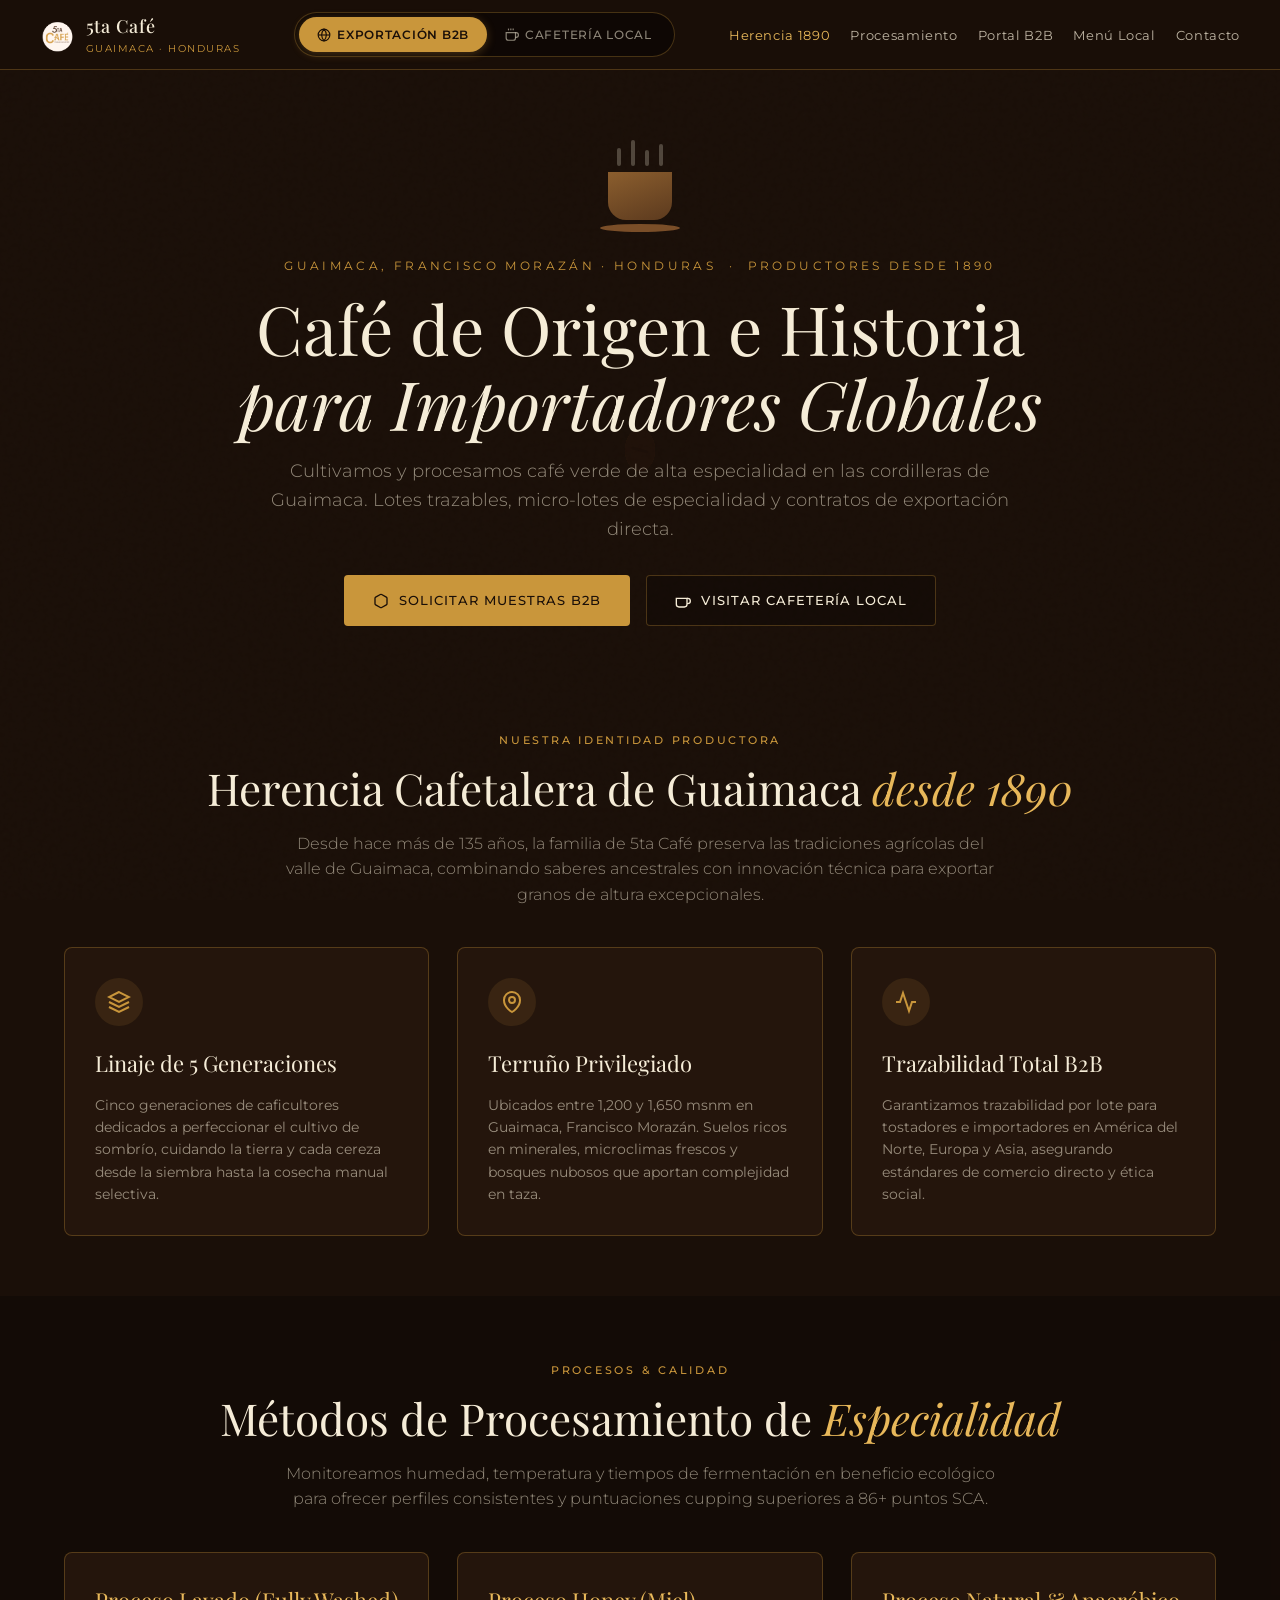
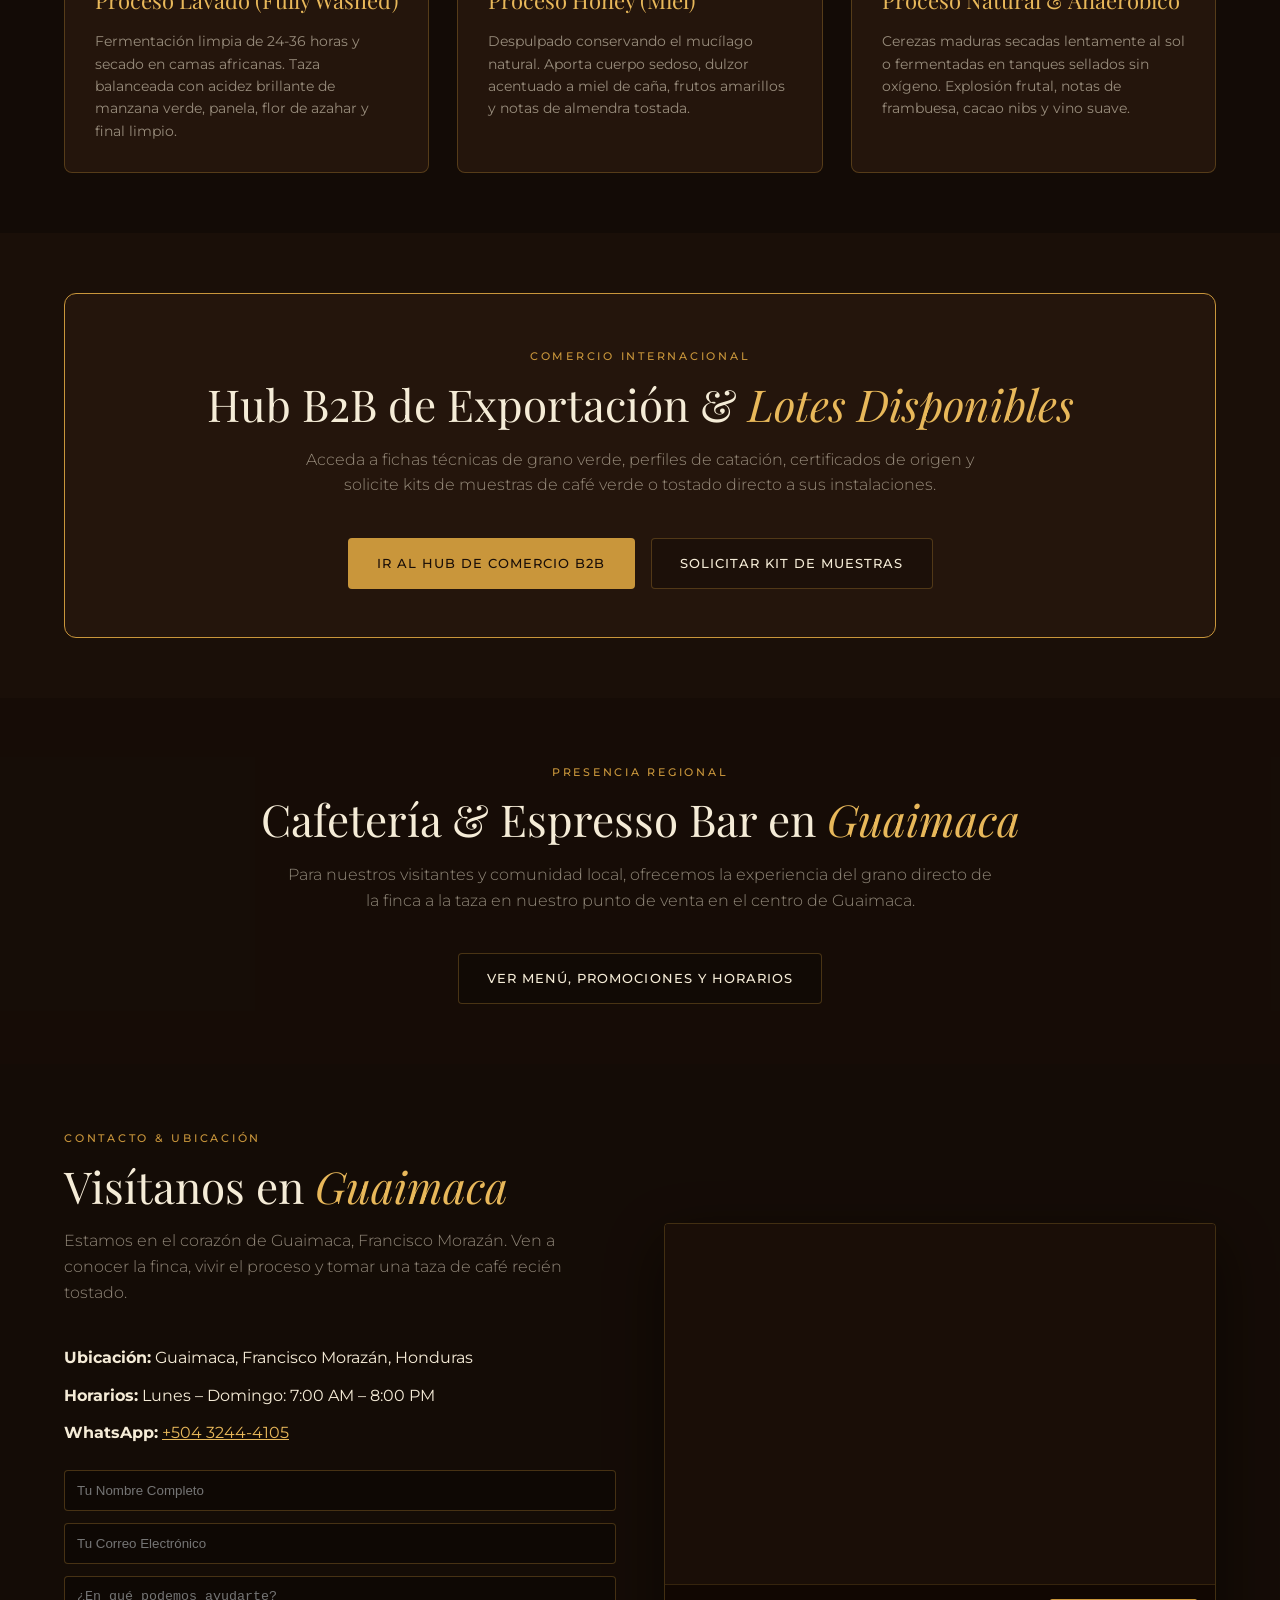
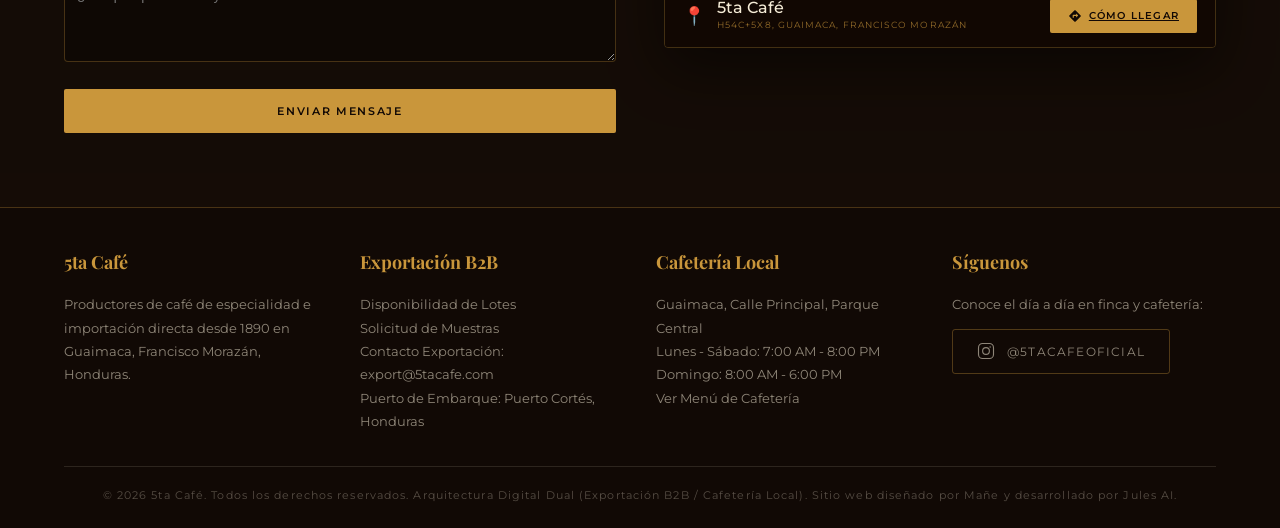
==== commit ac12527c: "feat: implement dual brand architecture for B2B coffee export and local cafeteria" ====
--- a/index.html
+++ b/index.html
@@ -1,800 +1,311 @@
 <!DOCTYPE html>
 <html lang="es">
-
 <head>
-  <meta charset="UTF-8">
-  <meta name="viewport" content="width=device-width, initial-scale=1.0">
-  <title>5ta Café — Productores desde 1890 · Guaimaca, Honduras</title>
-  <link rel="preconnect" href="https://fonts.googleapis.com">
-  <link
-    href="https://fonts.googleapis.com/css2?family=Cormorant+Garamond:ital,wght@0,300;0,400;0,500;0,600;1,300;1,400;1,500&family=Outfit:wght@200;300;400;500;600&family=Space+Grotesk:wght@300;400;500&display=swap"
-    rel="stylesheet">
-  <link rel="stylesheet" href="css/styles.css">
+<meta charset="UTF-8">
+<meta name="viewport" content="width=device-width, initial-scale=1.0">
+<title>5ta Café — Productores de Café de Especialidad & Exportación desde 1890</title>
+<link href="https://fonts.googleapis.com/css2?family=Montserrat:ital,wght@0,300..600;1,300..600&family=Playfair+Display:ital,wght@0,400..600;1,400..600&display=swap" rel="stylesheet">
+<link rel="stylesheet" href="css/styles.css">
+<script src="js/script.js" defer></script>
 </head>
-
 <body>
 
-
-
-  <!-- NAV -->
-  <nav id="navbar">
-    <a href="#inicio" class="nav-brand">
-      <img src="assets/images/logo.png" alt="5ta Café" class="nav-logo">
-      <span class="nav-brand-text">5ta Café</span>
+<!-- ORBITING BEANS BG -->
+<div class="beans-bg">
+  <div class="bean-orbit bo1"></div>
+  <div class="bean-orbit bo2"></div>
+  <div class="bean-orbit bo3"></div>
+  <div class="bean-orbit bo4"></div>
+  <div class="bean-orbit bo5"></div>
+</div>
+
+<!-- HEADER / NAVIGATION -->
+<header class="main-header" id="navbar">
+  <div class="header-container">
+    <a href="index.html" class="header-brand">
+      <img src="assets/images/logo.png" alt="5ta Café Logo" class="header-logo">
+      <div class="header-title-wrap">
+        <span class="header-brand-name">5ta Café</span>
+        <span class="header-brand-sub">Guaimaca · Honduras</span>
+      </div>
     </a>
 
-    <div class="nav-links" id="navlinks">
-      <div class="drawer-header">
-        <div class="drawer-brand">
-          <img src="assets/images/logo.png" alt="5ta Café" class="drawer-logo">
-          <div>
-            <div class="drawer-title">5ta Café</div>
-            <div class="drawer-sub" data-es="Productores desde 1890 · Guaimaca"
-              data-en="Producers since 1890 · Guaimaca">Productores desde 1890 · Guaimaca</div>
-          </div>
-        </div>
-      </div>
-
-      <div class="drawer-menu-list">
-        <a href="#historia" onclick="closeMenu()">
-          <span class="nav-num">01</span>
-          <span data-es="Nuestra Historia" data-en="Our Story">Nuestra Historia</span>
-          <span class="nav-arrow">→</span>
+    <!-- DUAL BRAND SWITCHER -->
+    <div class="brand-switcher">
+      <a href="index.html" class="switch-tab active" title="Origen & Exportación B2B">
+        <svg width="14" height="14" viewBox="0 0 24 24" fill="none" stroke="currentColor" stroke-width="2"><circle cx="12" cy="12" r="10"/><path d="M2 12h20"/><path d="M12 2a15.3 15.3 0 0 1 4 10 15.3 15.3 0 0 1-4 10 15.3 15.3 0 0 1-4-10 15.3 15.3 0 0 1 4-10z"/></svg>
+        <span>Exportación B2B</span>
+      </a>
+      <a href="cafe.html" class="switch-tab" title="Cafetería Local Guaimaca">
+        <svg width="14" height="14" viewBox="0 0 24 24" fill="none" stroke="currentColor" stroke-width="2"><path d="M18 8h1a4 4 0 0 1 0 8h-1"/><path d="M2 8h16v9a4 4 0 0 1-4 4H6a4 4 0 0 1-4-4V8z"/><line x1="6" y1="1" x2="6" y2="4"/><line x1="10" y1="1" x2="10" y2="4"/><line x1="14" y1="1" x2="14" y2="4"/></svg>
+        <span>Cafetería Local</span>
+      </a>
+    </div>
+
+    <nav>
+      <ul class="nav-links" id="navlinks">
+        <li><a href="#origen" class="active">Herencia 1890</a></li>
+        <li><a href="#terruno">Procesamiento</a></li>
+        <li><a href="trade.html">Portal B2B</a></li>
+        <li><a href="cafe.html">Menú Local</a></li>
+        <li><a href="#contacto">Contacto</a></li>
+      </ul>
+    </nav>
+  </div>
+</header>
+
+<main class="main-wrapper">
+
+  <!-- HERO SECTION -->
+  <section class="hero-banner">
+    <div class="container">
+      
+      <!-- CUP ANIMATION -->
+      <div class="cup-scene">
+        <div class="steam-row">
+          <div class="steam s1"></div>
+          <div class="steam s2"></div>
+          <div class="steam s3"></div>
+          <div class="steam s4"></div>
+        </div>
+        <div style="position:relative;">
+          <div class="cup-outer">
+            <div class="cup-inner"><div class="cup-crema"></div></div>
+            <div class="cup-handle"></div>
+          </div>
+        </div>
+        <div class="saucer"></div>
+      </div>
+
+      <p class="hero-eyebrow">Guaimaca, Francisco Morazán · Honduras &nbsp;·&nbsp; Productores desde 1890</p>
+      
+      <h1 class="hero-title">Café de Origen e Historia<br><em>para Importadores Globales</em></h1>
+      
+      <p class="hero-subtitle">Cultivamos y procesamos café verde de alta especialidad en las cordilleras de Guaimaca. Lotes trazables, micro-lotes de especialidad y contratos de exportación directa.</p>
+
+      <div class="cta-group">
+        <a href="trade.html" class="btn btn-primary">
+          <svg width="16" height="16" viewBox="0 0 24 24" fill="none" stroke="currentColor" stroke-width="2"><path d="M21 16V8a2 2 0 0 0-1-1.73l-7-4a2 2 0 0 0-2 0l-7 4A2 2 0 0 0 3 8v8a2 2 0 0 0 1 1.73l7 4a2 2 0 0 0 2 0l7-4A2 2 0 0 0 21 16z"/></svg>
+          Solicitar Muestras B2B
         </a>
-        <a href="#proceso" onclick="closeMenu()">
-          <span class="nav-num">02</span>
-          <span data-es="Proceso Cafetero" data-en="Coffee Process">Proceso Cafetero</span>
-          <span class="nav-arrow">→</span>
+        <a href="cafe.html" class="btn btn-secondary">
+          <svg width="16" height="16" viewBox="0 0 24 24" fill="none" stroke="currentColor" stroke-width="2"><path d="M18 8h1a4 4 0 0 1 0 8h-1"/><path d="M2 8h16v9a4 4 0 0 1-4 4H6a4 4 0 0 1-4-4V8z"/></svg>
+          Visitar Cafetería Local
         </a>
-        <a href="#menu" onclick="closeMenu()">
-          <span class="nav-num">03</span>
-          <span data-es="Nuestro Menú" data-en="Our Menu">Nuestro Menú</span>
-          <span class="nav-arrow">→</span>
-        </a>
-        <a href="#instagram" onclick="closeMenu()">
-          <span class="nav-num">04</span>
-          <span data-es="Comunidad @5tacafeoficial" data-en="@5tacafeoficial Community">Comunidad @5tacafeoficial</span>
-          <span class="nav-arrow">→</span>
-        </a>
-        <a href="#galeria" onclick="closeMenu()">
-          <span class="nav-num">05</span>
-          <span data-es="Galería de Fotos" data-en="Photo Gallery">Galería de Fotos</span>
-          <span class="nav-arrow">→</span>
-        </a>
-        <a href="#productores" onclick="closeMenu()">
-          <span class="nav-num">06</span>
-          <span data-es="Los Productores" data-en="The Producers">Los Productores</span>
-          <span class="nav-arrow">→</span>
-        </a>
-        <a href="#contacto" onclick="closeMenu()">
-          <span class="nav-num">07</span>
-          <span data-es="Visítanos & Contacto" data-en="Visit & Contact">Visítanos & Contacto</span>
-          <span class="nav-arrow">→</span>
-        </a>
-      </div>
-
-      <div class="drawer-footer">
-        <a href="https://wa.me/50432444105" target="_blank" rel="noopener noreferrer" class="nav-mobile-order-btn">
-          <svg class="wa-icon" viewBox="0 0 24 24" width="18" height="18" fill="currentColor">
-            <path
-              d="M12.012 2c-5.506 0-9.969 4.463-9.969 9.969 0 1.763.459 3.487 1.33 5.011l-1.413 5.161 5.281-1.386c1.474.804 3.14 1.228 4.771 1.228 5.506 0 9.969-4.463 9.969-9.969s-4.463-9.969-9.969-9.969zm0 17.938c-1.492 0-2.956-.4-4.237-1.161l-.304-.18-3.148.825.84-3.068-.198-.315c-.838-1.332-1.282-2.876-1.282-4.47 0-4.57 3.718-8.288 8.288-8.288 4.57 0 8.288 3.718 8.288 8.288 0 4.57-3.718 8.288-8.247 8.288zm4.542-6.208c-.249-.125-1.474-.727-1.703-.81-.228-.083-.395-.125-.561.125-.166.249-.644.81-.79 0.976-.145.166-.291.187-.54.062s-1.05-.387-2.001-1.234c-.74-.66-1.24-1.474-1.385-1.723-.145-.249-.015-.384.11-.508.112-.112.249-.291.374-.436.125-.145.166-.249.249-.415.083-.166.042-.312-.021-.436-.062-.125-.561-1.351-.769-1.85-.203-.487-.41-.421-.561-.428l-.478-.008c-.166 0-.436.062-.665.312s-.873.852-.873 2.079.894 2.41 1.018 2.576c.125.166 1.76 2.688 4.264 3.769.596.257 1.061.411 1.424.526.598.19 1.143.163 1.573.099.48-.072 1.474-.603 1.682-1.184.208-.582.208-1.08.145-1.184-.062-.104-.228-.166-.477-.291z" />
-          </svg>
-          <span data-es="Haz tu pedido por WhatsApp" data-en="Order via WhatsApp">Haz tu pedido por WhatsApp</span>
-        </a>
-        <div class="drawer-info-row">
-          <span>📍 Guaimaca, F.M., Honduras</span>
-          <span>☕ 7:00am – 7:00pm</span>
-        </div>
-      </div>
-    </div>
-
-    <div class="nav-right">
-      <a href="#menu" class="nav-quick-menu-btn" title="Acceso directo al Menú">
-        <svg viewBox="0 0 24 24" width="14" height="14" fill="none" stroke="currentColor" stroke-width="2.2"
-          stroke-linecap="round" stroke-linejoin="round">
-          <path d="M18 8h1a4 4 0 0 1 0 8h-1"></path>
-          <path d="M2 8h16v9a4 4 0 0 1-4 4H6a4 4 0 0 1-4-4V8z"></path>
-          <line x1="6" y1="1" x2="6" y2="4"></line>
-          <line x1="10" y1="1" x2="10" y2="4"></line>
-          <line x1="14" y1="1" x2="14" y2="4"></line>
-        </svg>
-        <span data-es="Menú" data-en="Menu">Menú</span>
-      </a>
-
-      <a href="https://wa.me/50432444105" target="_blank" rel="noopener noreferrer" class="nav-order-btn"
-        title="Haz tu pedido por WhatsApp">
-        <svg class="wa-icon" viewBox="0 0 24 24" width="15" height="15" fill="currentColor">
-          <path
-            d="M12.012 2c-5.506 0-9.969 4.463-9.969 9.969 0 1.763.459 3.487 1.33 5.011l-1.413 5.161 5.281-1.386c1.474.804 3.14 1.228 4.771 1.228 5.506 0 9.969-4.463 9.969-9.969s-4.463-9.969-9.969-9.969zm0 17.938c-1.492 0-2.956-.4-4.237-1.161l-.304-.18-3.148.825.84-3.068-.198-.315c-.838-1.332-1.282-2.876-1.282-4.47 0-4.57 3.718-8.288 8.288-8.288 4.57 0 8.288 3.718 8.288 8.288 0 4.57-3.718 8.288-8.247 8.288zm4.542-6.208c-.249-.125-1.474-.727-1.703-.81-.228-.083-.395-.125-.561.125-.166.249-.644.81-.79 0.976-.145.166-.291.187-.54.062s-1.05-.387-2.001-1.234c-.74-.66-1.24-1.474-1.385-1.723-.145-.249-.015-.384.11-.508.112-.112.249-.291.374-.436.125-.145.166-.249.249-.415.083-.166.042-.312-.021-.436-.062-.125-.561-1.351-.769-1.85-.203-.487-.41-.421-.561-.428l-.478-.008c-.166 0-.436.062-.665.312s-.873.852-.873 2.079.894 2.41 1.018 2.576c.125.166 1.76 2.688 4.264 3.769.596.257 1.061.411 1.424.526.598.19 1.143.163 1.573.099.48-.072 1.474-.603 1.682-1.184.208-.582.208-1.08.145-1.184-.062-.104-.228-.166-.477-.291z" />
-        </svg>
-        <span data-es="Haz tu pedido" data-en="Order now">Haz tu pedido</span>
-      </a>
-
-      <div class="lang-toggle">
-        <button class="lang-btn active" onclick="setLang('es')" id="btn-es">ES</button>
-        <div class="lang-divider"></div>
-        <button class="lang-btn" onclick="setLang('en')" id="btn-en">EN</button>
-      </div>
-
-      <div class="hamburger" id="hamburger" onclick="toggleMenu()" aria-label="Abrir menú">
-        <span></span><span></span><span></span>
-      </div>
-    </div>
-  </nav>
-
-  <!-- HERO -->
-  <section class="hero" id="inicio">
-    <video class="hero-video" autoplay muted loop playsinline>
-      <source src="assets/images/1080 .mp4" type="video/mp4">
-    </video>
-    <div class="hero-overlay"></div>
-    <div class="hero-logo">
-      <img src="assets/images/logo.png" alt="5ta Café">
-    </div>
-    <div class="hero-scroll">
-      <div class="scroll-line"></div>
-      <span data-es="Descubrir" data-en="Discover">Descubrir</span>
-    </div>
-    <div class="hero-content">
-      <div class="hero-text">
-        <p class="hero-eyebrow" data-es="Guaimaca, Honduras · Productores desde 1890"
-          data-en="Guaimaca, Honduras · Producers since 1890">Guaimaca, Honduras · Productores desde 1890</p>
-        <h1 class="hero-title">
-          <span data-es="El café de la" data-en="Coffee from the">El café de la</span><br>
-          <em data-es="montaña hondureña" data-en="Honduran mountain">montaña hondureña</em>
-        </h1>
-        <p class="hero-sub"
-          data-es="Cinco generaciones cultivando el mejor café de Guaimaca. Del grano a la taza, con más de 135 años de pasión y tradición familiar."
-          data-en="Five generations growing the finest coffee in Guaimaca. From bean to cup, with over 135 years of passion and family tradition.">
-          Cinco generaciones cultivando el mejor café de Guaimaca. Del grano a la taza, con más de 135 años de pasión y
-          tradición familiar.</p>
-        <div class="hero-btns">
-          <a href="#menu" class="btn-gold" data-es="Ver Menú" data-en="See Menu">Ver Menú</a>
-          <a href="#historia" class="btn-outline" data-es="Nuestra Historia" data-en="Our Story">Nuestra Historia</a>
-        </div>
-      </div>
-    </div>
-  </section>
-
-  <!-- MARQUEE -->
-  <div class="marquee-strip">
-    <div class="marquee-track" id="marquee">
-      <div class="marquee-item"><span data-es="Specialty Coffee" data-en="Specialty Coffee">Specialty Coffee</span><span
-          class="marquee-dot"></span></div>
-      <div class="marquee-item"><span data-es="Productores desde 1890" data-en="Producers since 1890">Productores desde
-          1890</span><span class="marquee-dot"></span></div>
-      <div class="marquee-item"><span data-es="Guaimaca, Honduras" data-en="Guaimaca, Honduras">Guaimaca,
-          Honduras</span><span class="marquee-dot"></span></div>
-      <div class="marquee-item"><span data-es="Best Coffee Shop HN 2026" data-en="Best Coffee Shop HN 2026">Best Coffee
-          Shop HN 2026</span><span class="marquee-dot"></span></div>
-      <div class="marquee-item"><span data-es="Café 100% Hondureño" data-en="100% Honduran Coffee">Café 100%
-          Hondureño</span><span class="marquee-dot"></span></div>
-      <div class="marquee-item"><span data-es="5ta Generación" data-en="5th Generation">5ta Generación</span><span
-          class="marquee-dot"></span></div>
-      <!-- duplicate -->
-      <div class="marquee-item"><span>Specialty Coffee</span><span class="marquee-dot"></span></div>
-      <div class="marquee-item"><span data-es="Productores desde 1890" data-en="Producers since 1890">Productores desde
-          1890</span><span class="marquee-dot"></span></div>
-      <div class="marquee-item"><span>Guaimaca, Honduras</span><span class="marquee-dot"></span></div>
-      <div class="marquee-item"><span>Best Coffee Shop HN 2026</span><span class="marquee-dot"></span></div>
-      <div class="marquee-item"><span data-es="Café 100% Hondureño" data-en="100% Honduran Coffee">Café 100%
-          Hondureño</span><span class="marquee-dot"></span></div>
-      <div class="marquee-item"><span data-es="5ta Generación" data-en="5th Generation">5ta Generación</span><span
-          class="marquee-dot"></span></div>
-    </div>
-  </div>
-
-  <!-- HISTORIA -->
-  <section class="historia" id="historia">
-    <div class="historia-inner">
-      <div class="historia-img-col reveal-left">
-        <div class="historia-year">1890<span data-es="Fundación" data-en="Founded">Fundación</span></div>
-        <img class="historia-main-img" src="assets/images/assets18.jpeg" alt="Vivero 5ta Café">
-        <img class="historia-float" src="assets/images/logo_100.png" alt="Fundador en la finca">
-      </div>
-      <div class="historia-text reveal-right">
-        <p class="eyebrow" data-es="Nuestra historia" data-en="Our story">Nuestra historia</p>
-        <h2 class="section-title" data-es="Cinco generaciones creyendo en Guaimaca"
-          data-en="Five generations believing in Guaimaca">Cinco generaciones creyendo en Guaimaca</h2>
-        <div class="section-body">
-          <p data-es="En 1890, nuestra familia comenzó a cultivar café en las faldas de las montañas de Guaimaca. Lo que nació como un pequeño cultivo familiar se convirtió en una pasión transmitida de generación en generación."
-            data-en="In 1890, our family began cultivating coffee on the slopes of the Guaimaca mountains. What started as a small family farm became a passion passed down through generations.">
-            En 1890, nuestra familia comenzó a cultivar café en las faldas de las montañas de Guaimaca. Lo que nació
-            como un pequeño cultivo familiar se convirtió en una pasión transmitida de generación en generación.</p>
-          <p data-es="Hoy, 5ta Café es el resultado de más de 135 años de dedicación al grano: seleccionamos cada cereza a mano, cuidamos cada planta con respeto a la tierra y honramos la tradición de quienes nos precedieron."
-            data-en="Today, 5ta Café is the result of over 135 years of dedication to the bean: we hand-select every cherry, tend every plant with respect for the land, and honor the tradition of those who came before us.">
-            Hoy, 5ta Café es el resultado de más de 135 años de dedicación al grano: seleccionamos cada cereza a mano,
-            cuidamos cada planta con respeto a la tierra y honramos la tradición de quienes nos precedieron.</p>
-          <p data-es="Honduras es el quinto productor de café más grande del mundo. Nosotros ponemos el corazón de Guaimaca en cada taza."
-            data-en="Honduras is the fifth largest coffee producer in the world. We put the heart of Guaimaca in every cup.">
-            Honduras es el quinto productor de café más grande del mundo. Nosotros ponemos el corazón de Guaimaca en
-            cada taza.</p>
-        </div>
-        <div class="award-row">
-          <img src="assets/images/logo_100.png" alt="Award">
-          <div class="award-text">
-            <strong data-es="The Best Coffee Shops Honduras 2026" data-en="The Best Coffee Shops Honduras 2026">The Best
-              Coffee Shops Honduras 2026</strong>
-            <span
-              data-es="Reconocidos como la mejor cafetería de Honduras. Un honor que nos compromete a seguir creciendo."
-              data-en="Recognized as the best coffee shop in Honduras. An honor that commits us to keep growing.">Reconocidos
-              como la mejor cafetería de Honduras. Un honor que nos compromete a seguir creciendo.</span>
-          </div>
-        </div>
-      </div>
-    </div>
-  </section>
-
-  <!-- INSTAGRAM FEED -->
-  <section class="instagram-section" id="instagram">
-    <div class="instagram-inner">
-      <div class="instagram-header reveal">
-        <div class="instagram-title-col">
-          <p class="eyebrow" data-es="Comunidad en Instagram" data-en="Instagram Community">Comunidad en Instagram</p>
-          <h2 class="section-title" data-es="Nuestra historia viva en @5tacafeoficial" data-en="Our living story at @5tacafeoficial">
-            Nuestra historia viva en @5tacafeoficial</h2>
-          <div class="insta-live-badge" id="insta-live-indicator">
-            <span class="live-pulse-dot"></span>
-            <span data-es="Publicaciones en tiempo real" data-en="Real-time posts">Publicaciones en tiempo real</span>
-          </div>
-        </div>
-        <p class="instagram-subtitle"
-          data-es="De las montañas de Guaimaca a la taza diaria. Conéctate con nuestra comunidad y vive el proceso en tiempo real."
-          data-en="From the Guaimaca mountains to your daily cup. Connect with our community and experience the process in real time.">
-          De las montañas de Guaimaca a la taza diaria. Conéctate con nuestra comunidad y vive el proceso en tiempo
-          real.
-        </p>
-      </div>
-
-      <!-- Social Subscription Banner / Profile Card -->
-      <div class="instagram-profile-card reveal">
-        <div class="insta-profile-info">
-          <div class="insta-avatar-wrapper">
-            <img src="assets/images/logo.png" alt="@5tacafeoficial Instagram Profile" class="insta-avatar">
-            <span class="insta-verify-badge">✓</span>
-          </div>
-          <div class="insta-user-details">
-            <div class="insta-handle-row">
-              <h3 class="insta-handle">@5tacafeoficial</h3>
-              <span class="insta-badge" data-es="Café de Especialidad" data-en="Specialty Coffee">Café de
-                Especialidad</span>
+      </div>
+
+    </div>
+  </section>
+
+  <!-- HERITAGE SECTION -->
+  <section id="origen" class="section-padding">
+    <div class="container text-center">
+      <span class="section-tag">Nuestra Identidad Productora</span>
+      <h2 class="section-title">Herencia Cafetalera de Guaimaca <em>desde 1890</em></h2>
+      <p class="section-desc">Desde hace más de 135 años, la familia de 5ta Café preserva las tradiciones agrícolas del valle de Guaimaca, combinando saberes ancestrales con innovación técnica para exportar granos de altura excepcionales.</p>
+
+      <div class="grid-3 text-left">
+        <div class="card">
+          <div class="card-icon">
+            <svg width="24" height="24" viewBox="0 0 24 24" fill="none" stroke="currentColor" stroke-width="2"><path d="M12 2L2 7l10 5 10-5-10-5zM2 17l10 5 10-5M2 12l10 5 10-5"/></svg>
+          </div>
+          <h3 class="card-title">Linaje de 5 Generaciones</h3>
+          <p class="card-text">Cinco generaciones de caficultores dedicados a perfeccionar el cultivo de sombrío, cuidando la tierra y cada cereza desde la siembra hasta la cosecha manual selectiva.</p>
+        </div>
+
+        <div class="card">
+          <div class="card-icon">
+            <svg width="24" height="24" viewBox="0 0 24 24" fill="none" stroke="currentColor" stroke-width="2"><path d="M12 22s-8-4.5-8-11.8A8 8 0 0 1 12 2a8 8 0 0 1 8 8.2c0 7.3-8 11.8-8 11.8z"/><circle cx="12" cy="10" r="3"/></svg>
+          </div>
+          <h3 class="card-title">Terruño Privilegiado</h3>
+          <p class="card-text">Ubicados entre 1,200 y 1,650 msnm en Guaimaca, Francisco Morazán. Suelos ricos en minerales, microclimas frescos y bosques nubosos que aportan complejidad en taza.</p>
+        </div>
+
+        <div class="card">
+          <div class="card-icon">
+            <svg width="24" height="24" viewBox="0 0 24 24" fill="none" stroke="currentColor" stroke-width="2"><polyline points="22 12 18 12 15 21 9 3 6 12 2 12"/></svg>
+          </div>
+          <h3 class="card-title">Trazabilidad Total B2B</h3>
+          <p class="card-text">Garantizamos trazabilidad por lote para tostadores e importadores en América del Norte, Europa y Asia, asegurando estándares de comercio directo y ética social.</p>
+        </div>
+      </div>
+    </div>
+  </section>
+
+  <!-- PROCESSING & TERROIR SECTION -->
+  <section id="terruno" class="section-padding" style="background: rgba(0,0,0,0.25);">
+    <div class="container text-center">
+      <span class="section-tag">Procesos & Calidad</span>
+      <h2 class="section-title">Métodos de Procesamiento de <em>Especialidad</em></h2>
+      <p class="section-desc">Monitoreamos humedad, temperatura y tiempos de fermentación en beneficio ecológico para ofrecer perfiles consistentes y puntuaciones cupping superiores a 86+ puntos SCA.</p>
+
+      <div class="grid-3 text-left">
+        <div class="card">
+          <h3 class="card-title" style="color: var(--dorado-light);">Proceso Lavado (Fully Washed)</h3>
+          <p class="card-text">Fermentación limpia de 24-36 horas y secado en camas africanas. Taza balanceada con acidez brillante de manzana verde, panela, flor de azahar y final limpio.</p>
+        </div>
+
+        <div class="card">
+          <h3 class="card-title" style="color: var(--dorado-light);">Proceso Honey (Miel)</h3>
+          <p class="card-text">Despulpado conservando el mucílago natural. Aporta cuerpo sedoso, dulzor acentuado a miel de caña, frutos amarillos y notas de almendra tostada.</p>
+        </div>
+
+        <div class="card">
+          <h3 class="card-title" style="color: var(--dorado-light);">Proceso Natural & Anaeróbico</h3>
+          <p class="card-text">Cerezas maduras secadas lentamente al sol o fermentadas en tanques sellados sin oxígeno. Explosión frutal, notas de frambuesa, cacao nibs y vino suave.</p>
+        </div>
+      </div>
+    </div>
+  </section>
+
+  <!-- B2B TRADE PROMO BANNER -->
+  <section class="section-padding">
+    <div class="container text-center">
+      <div style="background: var(--cafe-card); border: 1px solid var(--dorado); border-radius: 12px; padding: 48px 24px; position: relative;">
+        <span class="section-tag">Comercio Internacional</span>
+        <h2 class="section-title">Hub B2B de Exportación & <em>Lotes Disponibles</em></h2>
+        <p class="section-desc">Acceda a fichas técnicas de grano verde, perfiles de catación, certificados de origen y solicite kits de muestras de café verde o tostado directo a sus instalaciones.</p>
+        
+        <div style="display: flex; gap: 16px; justify-content: center; flex-wrap: wrap;">
+          <a href="trade.html" class="btn btn-primary">Ir al Hub de Comercio B2B</a>
+          <a href="trade.html#sample-request" class="btn btn-secondary">Solicitar Kit de Muestras</a>
+        </div>
+      </div>
+    </div>
+  </section>
+
+  <!-- LOCAL CAFE SECTION TEASER -->
+  <section class="section-padding" style="background: rgba(0,0,0,0.15);">
+    <div class="container text-center">
+      <span class="section-tag">Presencia Regional</span>
+      <h2 class="section-title">Cafetería & Espresso Bar en <em>Guaimaca</em></h2>
+      <p class="section-desc">Para nuestros visitantes y comunidad local, ofrecemos la experiencia del grano directo de la finca a la taza en nuestro punto de venta en el centro de Guaimaca.</p>
+      
+      <a href="cafe.html" class="btn btn-secondary">Ver Menú, Promociones y Horarios</a>
+    </div>
+  </section>
+
+  <!-- CONTACTO & MAPA -->
+  <section id="contacto" class="section-padding" style="background: rgba(0,0,0,0.2);">
+    <div class="container">
+      <div style="display: grid; grid-template-columns: 1fr 1fr; gap: 48px; align-items: center;">
+        <div>
+          <span class="section-tag">Contacto & Ubicación</span>
+          <h2 class="section-title">Visítanos en <em>Guaimaca</em></h2>
+          <p class="section-desc">Estamos en el corazón de Guaimaca, Francisco Morazán. Ven a conocer la finca, vivir el proceso y tomar una taza de café recién tostado.</p>
+          
+          <div style="margin-top: 24px; margin-bottom: 24px; display: flex; flex-direction: column; gap: 12px;">
+            <p style="color: var(--crema);"><strong>Ubicación:</strong> Guaimaca, Francisco Morazán, Honduras</p>
+            <p style="color: var(--crema);"><strong>Horarios:</strong> Lunes – Domingo: 7:00 AM – 8:00 PM</p>
+            <p style="color: var(--crema);"><strong>WhatsApp:</strong> <a href="https://wa.me/50432444105" target="_blank" style="color: var(--dorado-light);">+504 3244-4105</a></p>
+          </div>
+
+          <!-- Web3Forms Contact Form -->
+          <form id="contact-form" action="https://api.web3forms.com/submit" method="POST" style="margin-top: 24px;">
+            <input type="hidden" name="access_key" value="YOUR_ACCESS_KEY_HERE">
+            <div style="margin-bottom: 12px;">
+              <input type="text" id="contact-name" name="name" class="form-input" placeholder="Tu Nombre Completo" style="width: 100%; padding: 12px; border-radius: 4px; border: 1px solid rgba(201,150,59,0.3); background: rgba(0,0,0,0.3); color: var(--crema);">
             </div>
-            <p class="insta-bio" data-es="Productores desde 1890 · Guaimaca, Honduras ☕✨ The Best Coffee Shop HN 2026"
-              data-en="Producers since 1890 · Guaimaca, Honduras ☕✨ The Best Coffee Shop HN 2026">
-              Productores desde 1890 · Guaimaca, Honduras ☕✨ The Best Coffee Shop HN 2026
-            </p>
-          </div>
-        </div>
-        <a href="https://www.instagram.com/5tacafeoficial/" target="_blank" rel="noopener noreferrer"
-          class="btn-insta-follow">
-          <svg viewBox="0 0 24 24" width="18" height="18" fill="currentColor">
-            <path
-              d="M12 2.163c3.204 0 3.584.012 4.85.07 3.252.148 4.771 1.691 4.919 4.919.058 1.265.069 1.645.069 4.849 0 3.205-.012 3.584-.069 4.849-.149 3.225-1.664 4.771-4.919 4.919-1.266.058-1.644.07-4.85.07-3.204 0-3.584-.012-4.849-.07-3.26-.149-4.771-1.699-4.919-4.92-.058-1.265-.07-1.644-.07-4.849 0-3.204.013-3.583.07-4.849.149-3.227 1.664-4.771 4.919-4.919 1.266-.057 1.645-.069 4.849-.069zm0-2.163c-3.259 0-3.667.014-4.947.072-4.358.2-6.78 2.618-6.98 6.98-.059 1.281-.073 1.689-.073 4.948 0 3.259.014 3.668.072 4.948.2 4.358 2.618 6.78 6.98 6.98 1.281.058 1.689.072 4.948.072 3.259 0 3.668-.014 4.948-.072 4.354-.2 6.782-2.618 6.979-6.98.059-1.28.073-1.689.073-4.948 0-3.259-.014-3.667-.072-4.947-.196-4.354-2.617-6.78-6.979-6.98-1.281-.059-1.69-.073-4.949-.073zm0 5.838c-3.403 0-6.162 2.759-6.162 6.162s2.759 6.163 6.162 6.163 6.162-2.759 6.162-6.163c0-3.403-2.759-6.162-6.162-6.162zm0 10.162c-2.209 0-4-1.79-4-4 0-2.209 1.791-4 4-4s4 1.791 4 4c0 2.21-1.791 4-4 4zm6.406-11.845c-.796 0-1.441.645-1.441 1.44s.645 1.44 1.441 1.44c.795 0 1.439-.645 1.439-1.44s-.644-1.44-1.439-1.44z" />
-          </svg>
-          <span data-es="Seguir en Instagram" data-en="Follow on Instagram">Seguir en Instagram</span>
-        </a>
-      </div>
-
-      <!-- Instagram Posts Grid -->
-      <div class="instagram-grid" id="insta-grid">
-        <a href="https://www.instagram.com/5tacafeoficial/" target="_blank" rel="noopener noreferrer"
-          class="insta-post reveal">
-          <img src="assets/images/assets4.jpeg" alt="Instagram Post - Espresso 5ta Café">
-          <div class="insta-overlay">
-            <div class="insta-overlay-content">
-              <svg viewBox="0 0 24 24" width="28" height="28" fill="currentColor">
-                <path
-                  d="M12 2.163c3.204 0 3.584.012 4.85.07 3.252.148 4.771 1.691 4.919 4.919.058 1.265.069 1.645.069 4.849 0 3.205-.012 3.584-.069 4.849-.149 3.225-1.664 4.771-4.919 4.919-1.266.058-1.644.07-4.85.07-3.204 0-3.584-.012-4.849-.07-3.26-.149-4.771-1.699-4.919-4.92-.058-1.265-.07-1.644-.07-4.849 0-3.204.013-3.583.07-4.849.149-3.227 1.664-4.771 4.919-4.919 1.266-.057 1.645-.069 4.849-.069zm0-2.163c-3.259 0-3.667.014-4.947.072-4.358.2-6.78 2.618-6.98 6.98-.059 1.281-.073 1.689-.073 4.948 0 3.259.014 3.668.072 4.948.2 4.358 2.618 6.78 6.98 6.98 1.281.058 1.689.072 4.948.072 3.259 0 3.668-.014 4.948-.072 4.354-.2 6.782-2.618 6.979-6.98.059-1.28.073-1.689.073-4.948 0-3.259-.014-3.667-.072-4.947-.196-4.354-2.617-6.78-6.979-6.98-1.281-.059-1.69-.073-4.949-.073zm0 5.838c-3.403 0-6.162 2.759-6.162 6.162s2.759 6.163 6.162 6.163 6.162-2.759 6.162-6.163c0-3.403-2.759-6.162-6.162-6.162zm0 10.162c-2.209 0-4-1.79-4-4 0-2.209 1.791-4 4-4s4 1.791 4 4c0 2.21-1.791 4-4 4zm6.406-11.845c-.796 0-1.441.645-1.441 1.44s.645 1.44 1.441 1.44c.795 0 1.439-.645 1.439-1.44s-.644-1.44-1.439-1.44z" />
-              </svg>
-              <p class="insta-caption" data-es="La taza perfecta empieza en la montaña de Guaimaca. ☕"
-                data-en="The perfect cup starts in the Guaimaca mountain. ☕">La taza perfecta empieza en la montaña de
-                Guaimaca. ☕</p>
-              <div class="insta-stats">
-                <span>❤️ 482</span>
-                <span>💬 38</span>
+            <div style="margin-bottom: 12px;">
+              <input type="email" id="contact-email" name="email" class="form-input" placeholder="Tu Correo Electrónico" style="width: 100%; padding: 12px; border-radius: 4px; border: 1px solid rgba(201,150,59,0.3); background: rgba(0,0,0,0.3); color: var(--crema);">
+            </div>
+            <div style="margin-bottom: 12px;">
+              <textarea id="contact-message" name="message" rows="4" class="form-textarea" placeholder="¿En qué podemos ayudarte?" style="width: 100%; padding: 12px; border-radius: 4px; border: 1px solid rgba(201,150,59,0.3); background: rgba(0,0,0,0.3); color: var(--crema);"></textarea>
+            </div>
+            <button type="submit" id="contact-submit" class="btn-contact-submit">
+              <span class="btn-submit-spinner"></span>
+              <span class="btn-submit-text">Enviar Mensaje</span>
+            </button>
+            <div id="form-status" class="form-status"></div>
+          </form>
+        </div>
+
+        <!-- Google Maps Embed -->
+        <div class="map-wrapper">
+          <div class="map-frame">
+            <iframe
+              src="https://maps.google.com/maps?q=H54C%2B5X8+Guaimaca+Francisco+Moraz%C3%A1n+Honduras&output=embed&hl=es&z=17"
+              width="100%"
+              height="100%"
+              style="border:0;"
+              allowfullscreen=""
+              loading="lazy"
+              referrerpolicy="no-referrer-when-downgrade"
+              title="5ta Café — Guaimaca, Francisco Morazán, Honduras"
+            ></iframe>
+          </div>
+          <div class="map-footer">
+            <div class="map-badge">
+              <span class="map-pin-icon">📍</span>
+              <div class="map-badge-text">
+                <span class="map-badge-name">5ta Café</span>
+                <span class="map-badge-addr">H54C+5X8, Guaimaca, Francisco Morazán</span>
               </div>
             </div>
-          </div>
+            <a href="https://maps.app.goo.gl/RcfiNFFHfZaKudG59"
+               target="_blank" rel="noopener noreferrer"
+               class="map-directions-btn">
+              <svg viewBox="0 0 24 24" width="14" height="14" fill="currentColor">
+                <path d="M21.71 11.29l-9-9a1 1 0 0 0-1.42 0l-9 9a1 1 0 0 0 0 1.42l9 9a1 1 0 0 0 1.42 0l9-9a1 1 0 0 0 0-1.42zM14 14.5V12h-4v3H8v-4a1 1 0 0 1 1-1h5V7.5l3.5 3.5-3.5 3.5z"/>
+              </svg>
+              <span>Cómo llegar</span>
+            </a>
+          </div>
+        </div>
+      </div>
+    </div>
+  </section>
+
+</main>
+
+<!-- FOOTER -->
+<footer class="main-footer">
+  <div class="container">
+    <div class="footer-grid">
+      <div class="footer-col">
+        <h4>5ta Café</h4>
+        <p>Productores de café de especialidad e importación directa desde 1890 en Guaimaca, Francisco Morazán, Honduras.</p>
+      </div>
+
+      <div class="footer-col">
+        <h4>Exportación B2B</h4>
+        <ul>
+          <li><a href="trade.html">Disponibilidad de Lotes</a></li>
+          <li><a href="trade.html#sample-request">Solicitud de Muestras</a></li>
+          <li>Contacto Exportación: export@5tacafe.com</li>
+          <li>Puerto de Embarque: Puerto Cortés, Honduras</li>
+        </ul>
+      </div>
+
+      <div class="footer-col">
+        <h4>Cafetería Local</h4>
+        <ul>
+          <li>Guaimaca, Calle Principal, Parque Central</li>
+          <li>Lunes - Sábado: 7:00 AM - 8:00 PM</li>
+          <li>Domingo: 8:00 AM - 6:00 PM</li>
+          <li><a href="cafe.html">Ver Menú de Cafetería</a></li>
+        </ul>
+      </div>
+
+      <div class="footer-col">
+        <h4>Síguenos</h4>
+        <p style="margin-bottom: 12px;">Conoce el día a día en finca y cafetería:</p>
+        <a href="https://www.instagram.com/5tacafeoficial/" target="_blank" class="ig-btn">
+          <svg class="ig-icon" viewBox="0 0 24 24" fill="none" xmlns="http://www.w3.org/2000/svg">
+            <rect x="2" y="2" width="20" height="20" rx="5.5" stroke="currentColor" stroke-width="1.5"/>
+            <circle cx="12" cy="12" r="4.5" stroke="currentColor" stroke-width="1.5"/>
+            <circle cx="17.5" cy="6.5" r="1" fill="currentColor"/>
+          </svg>
+          <span>@5tacafeoficial</span>
         </a>
-
-        <a href="https://www.instagram.com/5tacafeoficial/" target="_blank" rel="noopener noreferrer"
-          class="insta-post reveal">
-          <img src="assets/images/assets9.jpeg" alt="Instagram Post - Cosecha de Café">
-          <div class="insta-overlay">
-            <div class="insta-overlay-content">
-              <svg viewBox="0 0 24 24" width="28" height="28" fill="currentColor">
-                <path
-                  d="M12 2.163c3.204 0 3.584.012 4.85.07 3.252.148 4.771 1.691 4.919 4.919.058 1.265.069 1.645.069 4.849 0 3.205-.012 3.584-.069 4.849-.149 3.225-1.664 4.771-4.919 4.919-1.266.058-1.644.07-4.85.07-3.204 0-3.584-.012-4.849-.07-3.26-.149-4.771-1.699-4.919-4.92-.058-1.265-.07-1.644-.07-4.849 0-3.204.013-3.583.07-4.849.149-3.227 1.664-4.771 4.919-4.919 1.266-.057 1.645-.069 4.849-.069zm0-2.163c-3.259 0-3.667.014-4.947.072-4.358.2-6.78 2.618-6.98 6.98-.059 1.281-.073 1.689-.073 4.948 0 3.259.014 3.668.072 4.948.2 4.358 2.618 6.78 6.98 6.98 1.281.058 1.689.072 4.948.072 3.259 0 3.668-.014 4.948-.072 4.354-.2 6.782-2.618 6.979-6.98.059-1.28.073-1.689.073-4.948 0-3.259-.014-3.667-.072-4.947-.196-4.354-2.617-6.78-6.979-6.98-1.281-.059-1.69-.073-4.949-.073zm0 5.838c-3.403 0-6.162 2.759-6.162 6.162s2.759 6.163 6.162 6.163 6.162-2.759 6.162-6.163c0-3.403-2.759-6.162-6.162-6.162zm0 10.162c-2.209 0-4-1.79-4-4 0-2.209 1.791-4 4-4s4 1.791 4 4c0 2.21-1.791 4-4 4zm6.406-11.845c-.796 0-1.441.645-1.441 1.44s.645 1.44 1.441 1.44c.795 0 1.439-.645 1.439-1.44s-.644-1.44-1.439-1.44z" />
-              </svg>
-              <p class="insta-caption" data-es="Cosecha manual de cerezas rojas maduras. 🌱"
-                data-en="Hand harvesting ripe red cherries. 🌱">Cosecha manual de cerezas rojas maduras. 🌱</p>
-              <div class="insta-stats">
-                <span>❤️ 615</span>
-                <span>💬 44</span>
-              </div>
-            </div>
-          </div>
-        </a>
-
-        <a href="https://www.instagram.com/5tacafeoficial/" target="_blank" rel="noopener noreferrer"
-          class="insta-post reveal">
-          <img src="assets/images/assets5.jpeg" alt="Instagram Post - Finca 5ta Café">
-          <div class="insta-overlay">
-            <div class="insta-overlay-content">
-              <svg viewBox="0 0 24 24" width="28" height="28" fill="currentColor">
-                <path
-                  d="M12 2.163c3.204 0 3.584.012 4.85.07 3.252.148 4.771 1.691 4.919 4.919.058 1.265.069 1.645.069 4.849 0 3.205-.012 3.584-.069 4.849-.149 3.225-1.664 4.771-4.919 4.919-1.266.058-1.644.07-4.85.07-3.204 0-3.584-.012-4.849-.07-3.26-.149-4.771-1.699-4.919-4.92-.058-1.265-.07-1.644-.07-4.849 0-3.204.013-3.583.07-4.849.149-3.227 1.664-4.771 4.919-4.919 1.266-.057 1.645-.069 4.849-.069zm0-2.163c-3.259 0-3.667.014-4.947.072-4.358.2-6.78 2.618-6.98 6.98-.059 1.281-.073 1.689-.073 4.948 0 3.259.014 3.668.072 4.948.2 4.358 2.618 6.78 6.98 6.98 1.281.058 1.689.072 4.948.072 3.259 0 3.668-.014 4.948-.072 4.354-.2 6.782-2.618 6.979-6.98.059-1.28.073-1.689.073-4.948 0-3.259-.014-3.667-.072-4.947-.196-4.354-2.617-6.78-6.979-6.98-1.281-.059-1.69-.073-4.949-.073zm0 5.838c-3.403 0-6.162 2.759-6.162 6.162s2.759 6.163 6.162 6.163 6.162-2.759 6.162-6.163c0-3.403-2.759-6.162-6.162-6.162zm0 10.162c-2.209 0-4-1.79-4-4 0-2.209 1.791-4 4-4s4 1.791 4 4c0 2.21-1.791 4-4 4zm6.406-11.845c-.796 0-1.441.645-1.441 1.44s.645 1.44 1.441 1.44c.795 0 1.439-.645 1.439-1.44s-.644-1.44-1.439-1.44z" />
-              </svg>
-              <p class="insta-caption" data-es="Amanecer sobre nuestras parcelas a 1200m. ⛰️"
-                data-en="Sunrise over our plots at 1200m. ⛰️">Amanecer sobre nuestras parcelas a 1200m. ⛰️</p>
-              <div class="insta-stats">
-                <span>❤️ 890</span>
-                <span>💬 52</span>
-              </div>
-            </div>
-          </div>
-        </a>
-
-        <a href="https://www.instagram.com/5tacafeoficial/" target="_blank" rel="noopener noreferrer"
-          class="insta-post reveal">
-          <img src="assets/images/assets10.jpeg" alt="Instagram Post - Tostado Artesanal">
-          <div class="insta-overlay">
-            <div class="insta-overlay-content">
-              <svg viewBox="0 0 24 24" width="28" height="28" fill="currentColor">
-                <path
-                  d="M12 2.163c3.204 0 3.584.012 4.85.07 3.252.148 4.771 1.691 4.919 4.919.058 1.265.069 1.645.069 4.849 0 3.205-.012 3.584-.069 4.849-.149 3.225-1.664 4.771-4.919 4.919-1.266.058-1.644.07-4.85.07-3.204 0-3.584-.012-4.849-.07-3.26-.149-4.771-1.699-4.919-4.92-.058-1.265-.07-1.644-.07-4.849 0-3.204.013-3.583.07-4.849.149-3.227 1.664-4.771 4.919-4.919 1.266-.057 1.645-.069 4.849-.069zm0-2.163c-3.259 0-3.667.014-4.947.072-4.358.2-6.78 2.618-6.98 6.98-.059 1.281-.073 1.689-.073 4.948 0 3.259.014 3.668.072 4.948.2 4.358 2.618 6.78 6.98 6.98 1.281.058 1.689.072 4.948.072 3.259 0 3.668-.014 4.948-.072 4.354-.2 6.782-2.618 6.979-6.98.059-1.28.073-1.689.073-4.948 0-3.259-.014-3.667-.072-4.947-.196-4.354-2.617-6.78-6.979-6.98-1.281-.059-1.69-.073-4.949-.073zm0 5.838c-3.403 0-6.162 2.759-6.162 6.162s2.759 6.163 6.162 6.163 6.162-2.759 6.162-6.163c0-3.403-2.759-6.162-6.162-6.162zm0 10.162c-2.209 0-4-1.79-4-4 0-2.209 1.791-4 4-4s4 1.791 4 4c0 2.21-1.791 4-4 4zm6.406-11.845c-.796 0-1.441.645-1.441 1.44s.645 1.44 1.441 1.44c.795 0 1.439-.645 1.439-1.44s-.644-1.44-1.439-1.44z" />
-              </svg>
-              <p class="insta-caption" data-es="El arte del tueste preciso en nuestro beneficio. 🔥"
-                data-en="The art of precise roasting at our mill. 🔥">El arte del tueste preciso en nuestro beneficio.
-                🔥</p>
-              <div class="insta-stats">
-                <span>❤️ 530</span>
-                <span>💬 29</span>
-              </div>
-            </div>
-          </div>
-        </a>
-      </div>
-
-      <!-- Bottom Action CTA -->
-      <div class="instagram-footer reveal">
-        <a href="https://www.instagram.com/5tacafeoficial/" target="_blank" rel="noopener noreferrer" class="btn-gold"
-          data-es="Explorar más publicaciones" data-en="Explore more posts">
-          Explorar más publicaciones
-        </a>
-      </div>
-    </div>
-  </section>
-
-  <!-- PROCESO -->
-  <section class="proceso" id="proceso">
-    <div class="proceso-header reveal">
-      <div>
-        <p class="eyebrow" data-es="Del campo a la taza" data-en="From field to cup">Del campo a la taza</p>
-        <h2 class="section-title" data-es="El proceso que nos define" data-en="The process that defines us">El proceso
-          que nos define</h2>
-      </div>
-      <p data-es="Cada etapa está cuidada por manos expertas. La calidad no es un accidente, es el resultado de 135 años de aprendizaje."
-        data-en="Every step is tended by expert hands. Quality is not an accident — it's the result of 135 years of learning.">
-        Cada etapa está cuidada por manos expertas. La calidad no es un accidente, es el resultado de 135 años de
-        aprendizaje.</p>
-    </div>
-    <div class="proceso-grid">
-      <div class="proceso-card reveal">
-        <img src="assets/images/assets11.jpeg" alt="Cultivo">
-        <div class="proceso-info">
-          <div class="proceso-n">01</div>
-          <div class="proceso-label" data-es="Cultivo" data-en="Cultivation">Cultivo</div>
-          <div class="proceso-desc"
-            data-es="Plantas seleccionadas en alturas de montaña, cultivadas bajo sombra natural."
-            data-en="Selected plants grown at mountain altitude, cultivated under natural shade.">Plantas seleccionadas
-            en alturas de montaña, cultivadas bajo sombra natural.</div>
-        </div>
-      </div>
-      <div class="proceso-card reveal">
-        <img src="assets/images/assets7.jpeg" alt="Cosecha">
-        <div class="proceso-info">
-          <div class="proceso-n">02</div>
-          <div class="proceso-label" data-es="Cosecha" data-en="Harvest">Cosecha</div>
-          <div class="proceso-desc" data-es="Selección manual de cerezas en su punto óptimo de madurez. Sin atajos."
-            data-en="Manual selection of cherries at peak ripeness. No shortcuts.">Selección manual de cerezas en su
-            punto óptimo de madurez. Sin atajos.</div>
-        </div>
-      </div>
-      <div class="proceso-card reveal">
-        <img src="assets/images/assets17.jpeg" alt="Secado">
-        <div class="proceso-info">
-          <div class="proceso-n">03</div>
-          <div class="proceso-label" data-es="Secado natural" data-en="Natural drying">Secado natural</div>
-          <div class="proceso-desc" data-es="Secado en camas africanas bajo el sol de Guaimaca. Días de paciencia."
-            data-en="Dried on African beds under the Guaimaca sun. Days of patience.">Secado en camas africanas bajo el
-            sol de Guaimaca. Días de paciencia.</div>
-        </div>
-      </div>
-      <div class="proceso-card reveal">
-        <img src="assets/images/assets6.jpeg" alt="Trazabilidad">
-        <div class="proceso-info">
-          <div class="proceso-n">04</div>
-          <div class="proceso-label" data-es="Trazabilidad" data-en="Traceability">Trazabilidad</div>
-          <div class="proceso-desc" data-es="De la finca directo al cliente. Sabes exactamente de dónde viene tu café."
-            data-en="From the farm directly to you. You know exactly where your coffee comes from.">De la finca directo
-            al cliente. Sabes exactamente de dónde viene tu café.</div>
-        </div>
-      </div>
-    </div>
-  </section>
-
-  <!-- MENÚ -->
-  <section class="menu-section" id="menu">
-    <div class="menu-inner">
-      <div class="menu-header reveal">
-        <p class="eyebrow" style="justify-content:center;" data-es="Lo que servimos" data-en="What we serve">Lo que
-          servimos</p>
-        <h2 class="section-title" data-es="Nuestro menú" data-en="Our menu">Nuestro menú</h2>
-      </div>
-      <div class="menu-tabs">
-        <button class="menu-tab active" onclick="switchTab('cafes')" data-es="Cafés" data-en="Coffees">Cafés</button>
-        <button class="menu-tab" onclick="switchTab('frios')" data-es="Bebidas frías" data-en="Cold drinks">Bebidas
-          frías</button>
-        <button class="menu-tab" onclick="switchTab('food')" data-es="Alimentos" data-en="Food">Alimentos</button>
-        <button class="menu-tab" onclick="switchTab('especiales')" data-es="Especiales"
-          data-en="Specials">Especiales</button>
-      </div>
-      <div class="menu-panel active" id="panel-cafes">
-        <div class="menu-item">
-          <div class="menu-item-info">
-            <div class="menu-item-name">Espresso</div>
-            <div class="menu-item-desc"
-              data-es="Doble shot de origen Guaimaca. Notas de chocolate oscuro y frutos secos."
-              data-en="Double shot from Guaimaca origin. Notes of dark chocolate and dried fruits.">Doble shot de origen
-              Guaimaca. Notas de chocolate oscuro y frutos secos.</div>
-          </div>
-        </div>
-        <div class="menu-item">
-          <div class="menu-item-info">
-            <div class="menu-item-name">Americano</div>
-            <div class="menu-item-desc" data-es="Espresso con agua caliente. Limpio y profundo."
-              data-en="Espresso with hot water. Clean and deep.">Espresso con agua caliente. Limpio y profundo.</div>
-          </div>
-        </div>
-        <div class="menu-item">
-          <div class="menu-item-info">
-            <div class="menu-item-name">Cappuccino</div>
-            <div class="menu-item-desc" data-es="Espresso con leche vaporizada y espuma cremosa."
-              data-en="Espresso with steamed milk and creamy foam.">Espresso con leche vaporizada y espuma cremosa.
-            </div>
-          </div>
-        </div>
-        <div class="menu-item">
-          <div class="menu-item-info">
-            <div class="menu-item-name">Latte</div>
-            <div class="menu-item-desc" data-es="Espresso suave con mucha leche vaporizada. Ideal para el día."
-              data-en="Soft espresso with plenty of steamed milk. Perfect for the day.">Espresso suave con mucha leche
-              vaporizada. Ideal para el día.</div>
-          </div>
-        </div>
-        <div class="menu-item">
-          <div class="menu-item-info">
-            <div class="menu-item-name">Pour Over</div>
-            <div class="menu-item-desc" data-es="Preparación manual que resalta las notas florales del café de altura."
-              data-en="Manual brew that highlights the floral notes of high-altitude coffee.">Preparación manual que
-              resalta las notas florales del café de altura.</div>
-            <div class="menu-item-note" data-es="Specialty — origen único" data-en="Specialty — single origin">Specialty
-              — origen único</div>
-          </div>
-        </div>
-        <div class="menu-item">
-          <div class="menu-item-info">
-            <div class="menu-item-name">Flat White</div>
-            <div class="menu-item-desc" data-es="Espresso concentrado con micro-espuma sedosa. Intenso y suave."
-              data-en="Concentrated espresso with silky micro-foam. Intense and smooth.">Espresso concentrado con
-              micro-espuma sedosa. Intenso y suave.</div>
-          </div>
-        </div>
-      </div>
-      <div class="menu-panel" id="panel-frios">
-        <div class="menu-item">
-          <div class="menu-item-info">
-            <div class="menu-item-name">Cold Brew</div>
-            <div class="menu-item-desc" data-es="24 horas de extracción en frío. Suave, dulce y sin amargura."
-              data-en="24-hour cold extraction. Smooth, sweet and bitterness-free.">24 horas de extracción en frío.
-              Suave, dulce y sin amargura.</div>
-          </div>
-        </div>
-        <div class="menu-item">
-          <div class="menu-item-info">
-            <div class="menu-item-name">Iced Latte</div>
-            <div class="menu-item-desc" data-es="Espresso sobre hielo con leche fría. Refrescante y equilibrado."
-              data-en="Espresso over ice with cold milk. Refreshing and balanced.">Espresso sobre hielo con leche fría.
-              Refrescante y equilibrado.</div>
-          </div>
-        </div>
-        <div class="menu-item">
-          <div class="menu-item-info">
-            <div class="menu-item-name">Frappé de Café</div>
-            <div class="menu-item-desc" data-es="Café de Guaimaca blended con hielo y leche. Cremoso y frío."
-              data-en="Guaimaca coffee blended with ice and milk. Creamy and cold.">Café de Guaimaca blended con hielo y
-              leche. Cremoso y frío.</div>
-          </div>
-        </div>
-        <div class="menu-item">
-          <div class="menu-item-info">
-            <div class="menu-item-name">Nitro Cold Brew</div>
-            <div class="menu-item-desc" data-es="Cold brew infusionado con nitrógeno. Textura sedosa y espuma natural."
-              data-en="Nitrogen-infused cold brew. Silky texture and natural foam.">Cold brew infusionado con nitrógeno.
-              Textura sedosa y espuma natural.</div>
-            <div class="menu-item-note" data-es="Edición especial" data-en="Special edition">Edición especial</div>
-          </div>
-        </div>
-      </div>
-      <div class="menu-panel" id="panel-food">
-        <div class="menu-item">
-          <div class="menu-item-info">
-            <div class="menu-item-name" data-es="Pan de mantequilla" data-en="Butter bread">Pan de mantequilla</div>
-            <div class="menu-item-desc" data-es="Recién horneado cada mañana. Crujiente por fuera, suave por dentro."
-              data-en="Freshly baked every morning. Crispy outside, soft inside.">Recién horneado cada mañana. Crujiente
-              por fuera, suave por dentro.</div>
-          </div>
-        </div>
-        <div class="menu-item">
-          <div class="menu-item-info">
-            <div class="menu-item-name">Cheesecake</div>
-            <div class="menu-item-desc" data-es="Cheesecake artesanal con base de galleta. Acompañado de frutos rojos."
-              data-en="Artisan cheesecake with cookie base. Served with red berries.">Cheesecake artesanal con base de
-              galleta. Acompañado de frutos rojos.</div>
-          </div>
-        </div>
-        <div class="menu-item">
-          <div class="menu-item-info">
-            <div class="menu-item-name" data-es="Tostada con aguacate" data-en="Avocado toast">Tostada con aguacate
-            </div>
-            <div class="menu-item-desc" data-es="Pan artesanal con aguacate, sal de mar y aceite de oliva."
-              data-en="Artisan bread with avocado, sea salt and olive oil.">Pan artesanal con aguacate, sal de mar y
-              aceite de oliva.</div>
-          </div>
-        </div>
-        <div class="menu-item">
-          <div class="menu-item-info">
-            <div class="menu-item-name" data-es="Brownie de café" data-en="Coffee brownie">Brownie de café</div>
-            <div class="menu-item-desc" data-es="Brownie húmedo con espresso de Guaimaca. Intenso y perfecto."
-              data-en="Moist brownie with Guaimaca espresso. Intense and perfect.">Brownie húmedo con espresso de
-              Guaimaca. Intenso y perfecto.</div>
-          </div>
-        </div>
-      </div>
-      <div class="menu-panel" id="panel-especiales">
-        <div class="menu-item">
-          <div class="menu-item-info">
-            <div class="menu-item-name">Café de Altura</div>
-            <div class="menu-item-desc"
-              data-es="Nuestro café insignia. Grano único de Guaimaca a 1200m. Notas de caramelo, naranja y jazmín."
-              data-en="Our signature coffee. Single bean from Guaimaca at 1200m. Notes of caramel, orange and jasmine.">
-              Nuestro café insignia. Grano único de Guaimaca a 1200m. Notas de caramelo, naranja y jazmín.</div>
-            <div class="menu-item-note" data-es="Edición limitada por temporada" data-en="Limited seasonal edition">
-              Edición limitada por temporada</div>
-          </div>
-        </div>
-        <div class="menu-item">
-          <div class="menu-item-info">
-            <div class="menu-item-name">5ta Experience</div>
-            <div class="menu-item-desc"
-              data-es="Cata guiada de 3 orígenes. Descubre las diferencias entre nuestros lotes."
-              data-en="Guided tasting of 3 origins. Discover the differences between our lots.">Cata guiada de 3
-              orígenes. Descubre las diferencias entre nuestros lotes.</div>
-            <div class="menu-item-note" data-es="Con reservación" data-en="By reservation">Con reservación</div>
-          </div>
-        </div>
-      </div>
-    </div>
-  </section>
-
-  <!-- GALERÍA -->
-  <section class="galeria" id="galeria">
-    <div class="galeria-header reveal">
-      <div>
-        <p class="eyebrow" data-es="Vida en la finca" data-en="Life on the farm">Vida en la finca</p>
-        <h2 class="section-title" data-es="Guaimaca en imágenes" data-en="Guaimaca in pictures">Guaimaca en imágenes
-        </h2>
-      </div>
-      <p data-es="Haz clic en cualquier foto para verla en grande." data-en="Click any photo to view it full size.">Haz
-        clic en cualquier foto para verla en grande.</p>
-    </div>
-    <div class="galeria-grid">
-      <div class="g-item g-1" onclick="openLightbox('assets/images/assets7.jpeg')"><img src="assets/images/assets7.jpeg"
-          alt="Familia productora"></div>
-      <div class="g-item g-2" onclick="openLightbox('assets/images/assets8.jpeg')"><img src="assets/images/assets8.jpeg"
-          alt="Café cherry"></div>
-      <div class="g-item g-3" onclick="openLightbox('assets/images/assets2.jpeg')"><img src="assets/images/assets2.jpeg"
-          alt="Mesas de secado"></div>
-      <div class="g-item g-4" onclick="openLightbox('assets/images/assets1.jpeg')"><img src="assets/images/assets1.jpeg"
-          alt="Vivero"></div>
-      <div class="g-item g-5" onclick="openLightbox('assets/images/assets11.jpeg')"><img
-          src="assets/images/assets11.jpeg" alt="En la plantación"></div>
-      <div class="g-item g-1" onclick="openLightbox('assets/images/assets3.jpeg')"><img src="assets/images/assets3.jpeg"
-          alt="En la plantación"></div>
-      <div class="g-item g-2" onclick="openLightbox('assets/images/assets13.jpeg')"><img
-          src="assets/images/assets13.jpeg" alt="En la plantación"></div>
-      <div class="g-item g-3" onclick="openLightbox('assets/images/assets14.jpeg')"><img
-          src="assets/images/assets14.jpeg" alt="En la plantación"></div>
-      <div class="g-item g-4" onclick="openLightbox('assets/images/assets15.jpeg')"><img
-          src="assets/images/assets15.jpeg" alt="En la plantación"></div>
-      <div class="g-item g-5" onclick="openLightbox('assets/images/assets16.jpeg')"><img
-          src="assets/images/assets16.jpeg" alt="En la plantación"></div>
-    </div>
-  </section>
-
-  <!-- PRODUCTORES -->
-  <section class="productores" id="productores">
-    <div class="prod-inner">
-      <div class="prod-header reveal">
-        <p class="eyebrow" style="justify-content:center;" data-es="Las personas detrás del café"
-          data-en="The people behind the coffee">Las personas detrás del café</p>
-        <h2 class="section-title" data-es="Los productores de Guaimaca" data-en="The producers of Guaimaca">Los
-          productores de Guaimaca</h2>
-        <p class="section-body"
-          data-es="Cada taza lleva el trabajo de familias que han dedicado su vida entera a la tierra y al grano."
-          data-en="Every cup carries the work of families who have dedicated their entire lives to the land and the bean.">
-          Cada taza lleva el trabajo de familias que han dedicado su vida entera a la tierra y al grano.</p>
-      </div>
-      <div class="prod-grid">
-        <div class="prod-card reveal"><img src="assets/images/assets12.jpeg" alt="Productor">
-          <div class="prod-card-body">
-            <div class="prod-card-role" data-es="Productor · 4ta generación" data-en="Producer · 4th generation">
-              Productor · 4ta generación</div>
-            <div class="prod-card-name" data-es="Don Carlos, caficultor" data-en="Don Carlos, coffee grower">Don Carlos,
-              caficultor</div>
-            <p class="prod-card-bio"
-              data-es="Más de 40 años cosechando café en las alturas de Guaimaca. Conoce cada planta como si fuera un hijo."
-              data-en="Over 40 years harvesting coffee in the heights of Guaimaca. He knows every plant as if it were his own.">
-              Más de 40 años cosechando café en las alturas de Guaimaca. Conoce cada planta como si fuera un hijo.</p>
-          </div>
-        </div>
-        <div class="prod-card reveal"><img src="assets/images/assets13.jpeg" alt="Familia productora">
-          <div class="prod-card-body">
-            <div class="prod-card-role" data-es="Familia productora" data-en="Producer family">Familia productora</div>
-            <div class="prod-card-name" data-es="La familia de la finca" data-en="The farm family">La familia de la
-              finca</div>
-            <p class="prod-card-bio"
-              data-es="Detrás de cada bolsa de 5ta Café hay una historia familiar. Gente que trabaja la tierra con orgullo genuino."
-              data-en="Behind every bag of 5ta Café is a family story. People who work the land with genuine pride.">
-              Detrás de cada bolsa de 5ta Café hay una historia familiar. Gente que trabaja la tierra con orgullo
-              genuino.</p>
-          </div>
-        </div>
-        <div class="prod-card reveal"><img src="assets/images/assets14.jpeg" alt="En la finca">
-          <div class="prod-card-body">
-            <div class="prod-card-role" data-es="5ta Generación" data-en="5th Generation">5ta Generación</div>
-            <div class="prod-card-name" data-es="El equipo 5ta Café" data-en="The 5ta Café team">El equipo 5ta Café
-            </div>
-            <p class="prod-card-bio"
-              data-es="Jóvenes con raíces profundas que combinan la tradición familiar con nuevas técnicas de specialty coffee."
-              data-en="Young people with deep roots combining family tradition with new specialty coffee techniques.">
-              Jóvenes con raíces profundas que combinan la tradición familiar con nuevas técnicas de specialty coffee.
-            </p>
-          </div>
-        </div>
-      </div>
-    </div>
-  </section>
-
-  <!-- CIFRAS -->
-  <div class="cifras reveal">
-    <div class="cifras-inner">
-      <div class="cifra">
-        <div class="cifra-n">1890</div>
-        <div class="cifra-l" data-es="Año de fundación" data-en="Year founded">Año de fundación</div>
-      </div>
-      <div class="cifra-divider"></div>
-      <div class="cifra">
-        <div class="cifra-n">5ta</div>
-        <div class="cifra-l" data-es="Generación productora" data-en="Producer generation">Generación productora</div>
-      </div>
-      <div class="cifra-divider"></div>
-      <div class="cifra">
-        <div class="cifra-n">100%</div>
-        <div class="cifra-l" data-es="Café hondureño" data-en="Honduran coffee">Café hondureño</div>
-      </div>
-      <div class="cifra-divider"></div>
-      <div class="cifra">
-        <div class="cifra-n">1200m</div>
-        <div class="cifra-l" data-es="Altura del cultivo" data-en="Growing altitude">Altura del cultivo</div>
-      </div>
+      </div>
+    </div>
+
+    <div class="footer-bottom">
+      © 2026 5ta Café. Todos los derechos reservados. Arquitectura Digital Dual (Exportación B2B / Cafetería Local). Sitio web diseñado por Mañe y desarrollado por Jules AI.
     </div>
   </div>
-
-  <!-- CONTACTO -->
-  <section class="contacto" id="contacto">
-    <div class="contacto-inner">
-      <div class="reveal-left">
-        <p class="eyebrow" data-es="Visítanos" data-en="Visit us">Visítanos</p>
-        <h2 class="section-title" data-es="Encuentra tu taza perfecta" data-en="Find your perfect cup">Encuentra tu taza
-          perfecta</h2>
-        <p class="section-body"
-          data-es="Estamos en el corazón de Guaimaca, Honduras. Ven a conocer la finca, vivir el proceso y tomar una taza de café con vista a la montaña."
-          data-en="We are in the heart of Guaimaca, Honduras. Come and discover the farm, experience the process and enjoy a cup of coffee with a mountain view.">
-          Estamos en el corazón de Guaimaca, Honduras. Ven a conocer la finca, vivir el proceso y tomar una taza de café
-          con vista a la montaña.</p>
-        <div class="contact-list">
-          <div class="contact-row">
-            <div class="contact-icon">⌖</div>
-            <div>
-              <div class="contact-label" data-es="Ubicación" data-en="Location">Ubicación</div>
-              <div class="contact-val">Guaimaca, Francisco Morazán, Honduras</div>
-            </div>
-          </div>
-          <div class="contact-row">
-            <div class="contact-icon">◷</div>
-            <div>
-              <div class="contact-label" data-es="Horario" data-en="Hours">Horario</div>
-              <div class="contact-val" data-es="Lun – Vie: 7:00am – 7:00pm<br>Sáb – Dom: 7:00am – 8:00pm"
-                data-en="Mon – Fri: 7:00am – 7:00pm<br>Sat – Sun: 7:00am – 8:00pm">Lun – Vie: 7:00am – 7:00pm<br>Sáb –
-                Dom: 7:00am – 8:00pm</div>
-            </div>
-          </div>
-          <div class="contact-row">
-            <div class="contact-icon">◈</div>
-            <div>
-              <div class="contact-label">Facebook</div>
-              <div class="contact-val">@5tacafeoficial</div>
-            </div>
-          </div>
-        </div>
-        <div class="social-row">
-          <a href="https://www.facebook.com/5tacafeoficial" target="_blank" class="social-link">Facebook</a>
-          <a href="https://wa.me/50432444105" class="social-link">WhatsApp</a>
-          <a href="https://www.instagram.com/5tacafeoficial/" target="_blank" class="social-link">Instagram</a>
-        </div>
-      </div>
-      <div class="form-side reveal-right">
-        <div class="form-group">
-          <label class="form-label" data-es="Nombre completo" data-en="Full name">Nombre completo</label>
-          <input type="text" class="form-input" data-placeholder-es="Tu nombre" data-placeholder-en="Your name"
-            placeholder="Tu nombre">
-        </div>
-        <div class="form-group">
-          <label class="form-label" data-es="Correo electrónico" data-en="Email address">Correo electrónico</label>
-          <input type="email" class="form-input" data-placeholder-es="luisborjask22@gmail.com"
-            data-placeholder-en="luisborjask22@gmail.com" placeholder="luisborjask22@gmail.com">
-        </div>
-        <div class="form-group">
-          <label class="form-label" data-es="Mensaje" data-en="Message">Mensaje</label>
-          <textarea class="form-textarea" rows="5" data-placeholder-es="¿En qué podemos ayudarte?"
-            data-placeholder-en="How can we help you?" placeholder="¿En qué podemos ayudarte?"></textarea>
-        </div>
-        <a href="#" class="btn-gold" data-es="Enviar mensaje" data-en="Send message">Enviar mensaje</a>
-      </div>
-    </div>
-  </section>
-
-  <!-- FOOTER -->
-  <footer>
-    <div class="footer-logo"><img src="assets/images/logo.png" alt="5ta Café"></div>
-    <div class="footer-links">
-      <a href="#historia" data-es="Historia" data-en="Story">Historia</a>
-      <a href="#menu" data-es="Menú" data-en="Menu">Menú</a>
-      <a href="#galeria" data-es="Galería" data-en="Gallery">Galería</a>
-      <a href="#contacto" data-es="Contacto" data-en="Contact">Contacto</a>
-    </div>
-    <div class="footer-copy">
-      <span data-es="© 2026 5ta Café · Guaimaca, Honduras. Todos los derechos reservados."
-        data-en="© 2026 5ta Café · Guaimaca, Honduras. All rights reserved.">© 2026 5ta Café · Guaimaca, Honduras. Todos
-        los derechos reservados.</span>
-      <div class="footer-designer">
-        <span data-es="Diseñado por" data-en="Designed by">Diseñado por</span>
-        <a href="https://maureenbarahona.foo" target="_blank" rel="noopener noreferrer" class="designer-link">Maureen
-          Barahona</a>
-      </div>
-    </div>
-
-  </footer>
-
-  <!-- LIGHTBOX -->
-  <div class="lightbox" id="lightbox" onclick="closeLightbox()">
-    <button class="lb-close" onclick="closeLightbox()">✕</button>
-    <img id="lb-img" src="" alt="">
-  </div>
-
-  <script src="js/script.js"></script>
+</footer>
+
 </body>
-
-</html>+</html>
--- a/css/styles.css
+++ b/css/styles.css
@@ -1,1127 +1,1073 @@
-/* =================================================================
-   HACIENDA EL CAFÉ - Main Stylesheet
-   Refactored from inline <style> — best practices applied
-   ================================================================= */
-
-/*==================================================
-  RESET & TOKENS
-==================================================*/
-*{margin:0;padding:0;box-sizing:border-box;}
-:root{
-  --ink:#1C1008;
-  --ink-mid:#3D1F0D;
-  --gold:#C9963B;
-  --gold-light:#E8B85A;
-  --gold-dim:#8a6420;
-  --cream:#F5ECD7;
-  --cream-light:#FAF7F0;
-  --parchment:#EDE0C4;
-  --green:#3A4F2A;
-  --white:#FDFAF5;
-  --gris:#7a6e65;
-  --ff-display:'Cormorant Garamond',serif;
-  --ff-body:'Outfit',sans-serif;
-  --ff-label:'Space Grotesk',sans-serif;
-}
-html{scroll-behavior:smooth;}
-body{font-family:var(--ff-body);background:var(--white);color:var(--ink);overflow-x:hidden;}
-img{display:block;max-width:100%;}
-a{text-decoration:none;color:inherit;}
-button,a{-webkit-tap-highlight-color:transparent;touch-action:manipulation;}
-
-/*==================================================
-  LANGUAGE TOGGLE
-==================================================*/
-.nav-right{
+* {
+  margin: 0;
+  padding: 0;
+  box-sizing: border-box;
+}
+
+:root {
+  --cafe: #1a0f08;
+  --cafe-mid: #2e1508;
+  --cafe-card: #24150c;
+  --dorado: #C9963B;
+  --dorado-light: #e8b85a;
+  --dorado-dark: #9a6f22;
+  --crema: #F5ECD7;
+  --crema-muted: rgba(245, 236, 215, 0.75);
+  --crema-dim: rgba(245, 236, 215, 0.55);
+  --accent-green: #2e6b41;
+  --border-gold: rgba(201, 150, 59, 0.3);
+  --border-light: rgba(245, 236, 215, 0.12);
+}
+
+html {
+  scroll-behavior: smooth;
+}
+
+html, body {
+  min-height: 100%;
+}
+
+body {
+  font-family: 'Montserrat', sans-serif;
+  background: var(--cafe);
+  color: var(--crema);
+  display: flex;
+  flex-direction: column;
+  min-height: 100vh;
+  overflow-x: hidden;
+  position: relative;
+  line-height: 1.6;
+}
+
+/* GRAIN TEXTURE OVERLAY */
+body::before {
+  content: '';
+  position: fixed;
+  inset: 0;
+  background-image: url("data:image/svg+xml,%3Csvg viewBox='0 0 200 200' xmlns='http://www.w3.org/2000/svg'%3E%3Cfilter id='n'%3E%3CfeTurbulence type='fractalNoise' baseFrequency='0.9' numOctaves='4' stitchTiles='stitch'/%3E%3C/filter%3E%3Crect width='100%25' height='100%25' filter='url(%23n)' opacity='0.04'/%3E%3C/svg%3E");
+  pointer-events: none;
+  z-index: 0;
+  opacity: 0.4;
+}
+
+/* ORBITING BEANS BACKGROUND */
+.beans-bg {
+  position: fixed;
+  top: 50%;
+  left: 50%;
+  transform: translate(-50%, -50%);
+  width: 100vw;
+  height: 100vh;
+  pointer-events: none;
+  z-index: 0;
+  opacity: 0.07;
+}
+
+.bean-orbit {
+  position: absolute;
+  top: 50%;
+  left: 50%;
+  width: 30px;
+  height: 42px;
+  border-radius: 50%;
+  margin: -21px -15px;
+}
+
+.bean-orbit::after {
+  content: '';
+  position: absolute;
+  top: 50%;
+  left: 20%;
+  width: 60%;
+  height: 3px;
+  background: rgba(0,0,0,0.4);
+  border-radius: 2px;
+  transform: translateY(-50%) rotate(15deg);
+}
+
+.bo1 { background: var(--dorado); animation: bigOrbit 18s linear infinite; }
+.bo2 { background: var(--dorado); animation: bigOrbit 18s linear infinite; animation-delay: -6s; }
+.bo3 { background: var(--dorado); animation: bigOrbit 18s linear infinite; animation-delay: -12s; }
+.bo4 { background: #6B3A1F; animation: bigOrbit2 25s linear infinite; }
+.bo5 { background: #6B3A1F; animation: bigOrbit2 25s linear infinite; animation-delay: -12s; }
+
+@keyframes bigOrbit {
+  0% { transform: rotate(0deg) translateX(min(35vw, 220px)) rotate(0deg); }
+  100% { transform: rotate(360deg) translateX(min(35vw, 220px)) rotate(-360deg); }
+}
+
+@keyframes bigOrbit2 {
+  0% { transform: rotate(0deg) translateX(min(25vw, 160px)) rotate(0deg); }
+  100% { transform: rotate(360deg) translateX(min(25vw, 160px)) rotate(-360deg); }
+}
+
+/* HEADER & NAVIGATION */
+.main-header {
+  position: sticky;
+  top: 0;
+  z-index: 1000;
+  background: rgba(26, 15, 8, 0.92);
+  backdrop-filter: blur(12px);
+  border-bottom: 1px solid var(--border-gold);
+  padding: 12px 24px;
+}
+
+.header-container {
+  max-width: 1200px;
+  margin: 0 auto;
+  display: flex;
+  align-items: center;
+  justify-content: space-between;
+  gap: 20px;
+}
+
+.header-brand {
+  display: flex;
+  align-items: center;
+  gap: 12px;
+  text-decoration: none;
+  color: var(--crema);
+}
+
+.header-logo {
+  height: 42px;
+  width: auto;
+  object-fit: contain;
+}
+
+.header-title-wrap {
+  display: flex;
+  flex-direction: column;
+}
+
+.header-brand-name {
+  font-family: 'Playfair Display', serif;
+  font-size: 18px;
+  font-weight: 500;
+  color: var(--crema);
+  letter-spacing: 0.05em;
+}
+
+.header-brand-sub {
+  font-size: 10px;
+  text-transform: uppercase;
+  letter-spacing: 0.15em;
+  color: var(--dorado);
+}
+
+/* DUAL BRAND SWITCHER */
+.brand-switcher {
+  display: flex;
+  background: rgba(0, 0, 0, 0.4);
+  padding: 4px;
+  border-radius: 30px;
+  border: 1px solid var(--border-gold);
+}
+
+.switch-tab {
+  padding: 8px 18px;
+  border-radius: 20px;
+  text-decoration: none;
+  font-size: 12px;
+  font-weight: 500;
+  letter-spacing: 0.06em;
+  text-transform: uppercase;
+  color: var(--crema-dim);
+  transition: all 0.3s ease;
+  display: flex;
+  align-items: center;
+  gap: 6px;
+}
+
+.switch-tab:hover {
+  color: var(--crema);
+}
+
+.switch-tab.active {
+  background: var(--dorado);
+  color: var(--cafe);
+  font-weight: 600;
+  box-shadow: 0 2px 10px rgba(201, 150, 59, 0.3);
+}
+
+.nav-links {
+  display: flex;
+  align-items: center;
+  gap: 20px;
+  list-style: none;
+}
+
+.nav-links a {
+  color: var(--crema-muted);
+  text-decoration: none;
+  font-size: 13px;
+  font-weight: 400;
+  letter-spacing: 0.05em;
+  transition: color 0.3s;
+}
+
+.nav-links a:hover, .nav-links a.active {
+  color: var(--dorado-light);
+}
+
+/* MAIN CONTENT LAYOUT */
+.main-wrapper {
+  position: relative;
+  z-index: 2;
+  width: 100%;
+  flex: 1;
+  display: flex;
+  flex-direction: column;
+}
+
+.container {
+  max-width: 1200px;
+  margin: 0 auto;
+  padding: 0 24px;
+  width: 100%;
+}
+
+.section-padding {
+  padding: 60px 0;
+}
+
+.text-center { text-align: center; }
+.text-left { text-align: left; }
+
+.section-tag {
+  display: inline-block;
+  font-size: 11px;
+  letter-spacing: 0.25em;
+  text-transform: uppercase;
+  color: var(--dorado);
+  margin-bottom: 12px;
+  font-weight: 500;
+}
+
+.section-title {
+  font-family: 'Playfair Display', serif;
+  font-size: clamp(28px, 4vw, 44px);
+  font-weight: 400;
+  margin-bottom: 16px;
+  line-height: 1.2;
+}
+
+.section-title em {
+  font-style: italic;
+  color: var(--dorado-light);
+}
+
+.section-desc {
+  font-size: clamp(14px, 2vw, 16px);
+  color: var(--crema-dim);
+  max-width: 720px;
+  margin: 0 auto 40px auto;
+  font-weight: 300;
+}
+
+/* HERO SECTION */
+.hero-banner {
+  padding: 60px 0 40px 0;
+  text-align: center;
+  position: relative;
+}
+
+.hero-eyebrow {
+  font-size: clamp(10px, 2vw, 12px);
+  letter-spacing: 0.28em;
+  text-transform: uppercase;
+  color: var(--dorado);
+  margin-bottom: 16px;
+}
+
+.hero-title {
+  font-family: 'Playfair Display', serif;
+  font-size: clamp(36px, 5.5vw, 68px);
+  font-weight: 400;
+  line-height: 1.1;
+  margin-bottom: 16px;
+}
+
+.hero-subtitle {
+  font-size: clamp(15px, 2.5vw, 18px);
+  color: var(--crema-dim);
+  max-width: 780px;
+  margin: 0 auto 32px auto;
+  font-weight: 300;
+}
+
+.cta-group {
+  display: flex;
+  align-items: center;
+  justify-content: center;
+  gap: 16px;
+  flex-wrap: wrap;
+}
+
+.btn {
+  display: inline-flex;
+  align-items: center;
+  justify-content: center;
+  gap: 10px;
+  padding: 14px 28px;
+  border-radius: 4px;
+  font-size: 13px;
+  font-weight: 500;
+  letter-spacing: 0.08em;
+  text-transform: uppercase;
+  text-decoration: none;
+  cursor: pointer;
+  transition: all 0.3s ease;
+  border: 1px solid transparent;
+}
+
+.btn-primary {
+  background: var(--dorado);
+  color: var(--cafe);
+}
+
+.btn-primary:hover {
+  background: var(--dorado-light);
+  box-shadow: 0 4px 20px rgba(201, 150, 59, 0.35);
+  transform: translateY(-2px);
+}
+
+.btn-secondary {
+  border-color: var(--border-gold);
+  color: var(--crema);
+  background: rgba(0, 0, 0, 0.2);
+}
+
+.btn-secondary:hover {
+  border-color: var(--dorado-light);
+  color: var(--dorado-light);
+  transform: translateY(-2px);
+}
+
+/* CARDS & GRIDS */
+.grid-3 {
+  display: grid;
+  grid-template-columns: repeat(auto-fit, minmax(300px, 1fr));
+  gap: 28px;
+}
+
+.grid-2 {
+  display: grid;
+  grid-template-columns: repeat(auto-fit, minmax(360px, 1fr));
+  gap: 32px;
+}
+
+.card {
+  background: var(--cafe-card);
+  border: 1px solid var(--border-gold);
+  border-radius: 8px;
+  padding: 30px;
+  transition: transform 0.3s ease, border-color 0.3s ease;
+}
+
+.card:hover {
+  transform: translateY(-4px);
+  border-color: var(--dorado-light);
+}
+
+.card-icon {
+  width: 48px;
+  height: 48px;
+  background: rgba(201, 150, 59, 0.12);
+  border-radius: 50%;
+  display: flex;
+  align-items: center;
+  justify-content: center;
+  color: var(--dorado);
+  margin-bottom: 20px;
+}
+
+.card-title {
+  font-family: 'Playfair Display', serif;
+  font-size: 22px;
+  font-weight: 400;
+  margin-bottom: 12px;
+  color: var(--crema);
+}
+
+.card-text {
+  font-size: 14px;
+  color: var(--crema-dim);
+  line-height: 1.6;
+}
+
+/* COFFEE LOT CARDS (B2B TRADE) */
+.lot-card {
+  background: var(--cafe-card);
+  border: 1px solid var(--border-gold);
+  border-radius: 8px;
+  padding: 28px;
+  display: flex;
+  flex-direction: column;
+  justify-content: space-between;
+  position: relative;
+  overflow: hidden;
+}
+
+.lot-header {
+  display: flex;
+  justify-content: space-between;
+  align-items: flex-start;
+  margin-bottom: 16px;
+  gap: 12px;
+}
+
+.lot-title {
+  font-family: 'Playfair Display', serif;
+  font-size: 20px;
+  color: var(--crema);
+}
+
+.lot-badge {
+  background: rgba(201, 150, 59, 0.15);
+  color: var(--dorado-light);
+  font-size: 11px;
+  padding: 4px 10px;
+  border-radius: 12px;
+  border: 1px solid rgba(201, 150, 59, 0.3);
+  white-space: nowrap;
+}
+
+.cupping-score {
+  display: flex;
+  align-items: center;
+  gap: 8px;
+  margin-bottom: 16px;
+  background: rgba(0, 0, 0, 0.3);
+  padding: 8px 14px;
+  border-radius: 4px;
+  width: fit-content;
+}
+
+.score-num {
+  font-size: 18px;
+  font-weight: 700;
+  color: var(--dorado-light);
+}
+
+.score-label {
+  font-size: 11px;
+  color: var(--crema-dim);
+  text-transform: uppercase;
+  letter-spacing: 0.05em;
+}
+
+.lot-specs-list {
+  list-style: none;
+  font-size: 13px;
+  color: var(--crema-muted);
+  margin-bottom: 20px;
+  display: flex;
+  flex-direction: column;
+  gap: 8px;
+}
+
+.lot-specs-list li {
+  display: flex;
+  justify-content: space-between;
+  border-bottom: 1px dashed var(--border-light);
+  padding-bottom: 4px;
+}
+
+.lot-specs-list span.val {
+  color: var(--crema);
+  font-weight: 500;
+}
+
+/* FORM STYLING */
+.b2b-form-container {
+  background: var(--cafe-card);
+  border: 1px solid var(--border-gold);
+  border-radius: 12px;
+  padding: 40px;
+  max-width: 800px;
+  margin: 0 auto;
+  box-shadow: 0 10px 30px rgba(0, 0, 0, 0.4);
+}
+
+.form-grid {
+  display: grid;
+  grid-template-columns: repeat(auto-fit, minmax(280px, 1fr));
+  gap: 20px;
+  margin-bottom: 20px;
+}
+
+.form-group {
+  display: flex;
+  flex-direction: column;
+  gap: 8px;
+  margin-bottom: 20px;
+}
+
+.form-group.full-width {
+  grid-column: 1 / -1;
+}
+
+.form-label {
+  font-size: 12px;
+  text-transform: uppercase;
+  letter-spacing: 0.08em;
+  color: var(--dorado-light);
+  font-weight: 500;
+}
+
+.required-star {
+  color: #e53935;
+  margin-left: 3px;
+}
+
+.form-control {
+  background: rgba(0, 0, 0, 0.4);
+  border: 1px solid var(--border-gold);
+  border-radius: 4px;
+  padding: 12px 16px;
+  color: var(--crema);
+  font-family: inherit;
+  font-size: 14px;
+  transition: border-color 0.3s;
+}
+
+.form-control:focus {
+  outline: none;
+  border-color: var(--dorado-light);
+  background: rgba(0, 0, 0, 0.6);
+}
+
+textarea.form-control {
+  resize: vertical;
+  min-height: 100px;
+}
+
+.radio-option-group {
+  display: grid;
+  grid-template-columns: repeat(auto-fit, minmax(160px, 1fr));
+  gap: 12px;
+}
+
+.custom-radio {
+  display: flex;
+  align-items: center;
+  gap: 8px;
+  background: rgba(0, 0, 0, 0.3);
+  border: 1px solid var(--border-gold);
+  padding: 10px 14px;
+  border-radius: 4px;
+  cursor: pointer;
+  font-size: 13px;
+  transition: background 0.3s;
+}
+
+.custom-radio:hover {
+  background: rgba(201, 150, 59, 0.1);
+}
+
+.custom-radio input[type="radio"] {
+  accent-color: var(--dorado);
+}
+
+/* CAFE MENU SECTION */
+.menu-category {
+  margin-bottom: 40px;
+}
+
+.menu-cat-title {
+  font-family: 'Playfair Display', serif;
+  font-size: 24px;
+  color: var(--dorado-light);
+  margin-bottom: 20px;
+  border-bottom: 1px solid var(--border-gold);
+  padding-bottom: 8px;
+}
+
+.menu-item {
+  display: flex;
+  justify-content: space-between;
+  align-items: baseline;
+  padding: 12px 0;
+  border-bottom: 1px dashed var(--border-light);
+}
+
+.menu-item-name {
+  font-size: 16px;
+  font-weight: 500;
+  color: var(--crema);
+}
+
+.menu-item-desc {
+  font-size: 12px;
+  color: var(--crema-dim);
+  margin-top: 4px;
+}
+
+.menu-item-price {
+  font-family: 'Playfair Display', serif;
+  font-size: 18px;
+  color: var(--dorado);
+  font-weight: 600;
+}
+
+.promo-badge {
+  display: inline-block;
+  background: #a83232;
+  color: #fff;
+  font-size: 10px;
+  text-transform: uppercase;
+  padding: 2px 8px;
+  border-radius: 10px;
+  margin-left: 8px;
+  letter-spacing: 0.05em;
+}
+
+/* MODAL CONFIRMATION */
+.modal-overlay {
+  position: fixed;
+  inset: 0;
+  background: rgba(0, 0, 0, 0.8);
+  backdrop-filter: blur(8px);
+  z-index: 2000;
+  display: flex;
+  align-items: center;
+  justify-content: center;
+  padding: 20px;
+  opacity: 0;
+  pointer-events: none;
+  transition: opacity 0.3s ease;
+}
+
+.modal-overlay.active {
+  opacity: 1;
+  pointer-events: auto;
+}
+
+.modal-content {
+  background: var(--cafe-card);
+  border: 1px solid var(--dorado-light);
+  border-radius: 12px;
+  padding: 40px;
+  max-width: 540px;
+  width: 100%;
+  text-align: center;
+  box-shadow: 0 10px 40px rgba(0,0,0,0.6);
+  transform: translateY(20px);
+  transition: transform 0.3s ease;
+}
+
+.modal-overlay.active .modal-content {
+  transform: translateY(0);
+}
+
+.modal-icon {
+  width: 60px;
+  height: 60px;
+  background: rgba(46, 107, 65, 0.2);
+  border: 2px solid var(--accent-green);
+  border-radius: 50%;
+  color: #4caf50;
+  display: flex;
+  align-items: center;
+  justify-content: center;
+  margin: 0 auto 20px auto;
+}
+
+.modal-title {
+  font-family: 'Playfair Display', serif;
+  font-size: 26px;
+  margin-bottom: 12px;
+  color: var(--crema);
+}
+
+.modal-body {
+  font-size: 14px;
+  color: var(--crema-dim);
+  margin-bottom: 24px;
+  line-height: 1.6;
+}
+
+/* FOOTER */
+.main-footer {
+  background: #110905;
+  border-top: 1px solid var(--border-gold);
+  padding: 40px 0 24px 0;
+  margin-top: auto;
+  position: relative;
+  z-index: 2;
+}
+
+.footer-grid {
+  display: grid;
+  grid-template-columns: repeat(auto-fit, minmax(240px, 1fr));
+  gap: 32px;
+  margin-bottom: 32px;
+}
+
+.footer-col h4 {
+  font-family: 'Playfair Display', serif;
+  font-size: 18px;
+  color: var(--dorado);
+  margin-bottom: 16px;
+}
+
+.footer-col p, .footer-col li {
+  font-size: 13px;
+  color: var(--crema-dim);
+  line-height: 1.8;
+  list-style: none;
+}
+
+.footer-col a {
+  color: var(--crema-dim);
+  text-decoration: none;
+  transition: color 0.3s;
+}
+
+.footer-col a:hover {
+  color: var(--dorado-light);
+}
+
+.footer-bottom {
+  border-top: 1px solid var(--border-light);
+  padding-top: 20px;
+  text-align: center;
+  font-size: 11px;
+  color: rgba(245, 236, 215, 0.3);
+  letter-spacing: 0.1em;
+}
+
+/* INSTAGRAM BUTTON & FEED */
+.ig-btn {
+  display: inline-flex;
+  align-items: center;
+  gap: 12px;
+  padding: 12px 24px;
+  border: 1px solid rgba(201, 150, 59, 0.35);
+  border-radius: 3px;
+  color: var(--crema);
+  text-decoration: none;
+  font-size: 12px;
+  letter-spacing: 0.1em;
+  text-transform: uppercase;
+  transition: all 0.3s;
+  position: relative;
+  overflow: hidden;
+}
+
+.ig-btn::before {
+  content: '';
+  position: absolute;
+  inset: 0;
+  background: linear-gradient(135deg, #833ab4, #fd1d1d, #fcb045);
+  opacity: 0;
+  transition: opacity 0.3s;
+}
+
+.ig-btn:hover::before {
+  opacity: 0.15;
+}
+
+.ig-btn:hover {
+  border-color: rgba(201, 150, 59, 0.7);
+  transform: translateY(-2px);
+}
+
+.ig-icon {
+  width: 18px;
+  height: 18px;
+  flex-shrink: 0;
+}
+
+.instagram-section {
+  background: var(--cafe);
+  padding: 60px 0;
+  border-top: 1px solid var(--border-gold);
+}
+
+.instagram-grid {
+  display: grid;
+  grid-template-columns: repeat(auto-fit, minmax(220px, 1fr));
+  gap: 16px;
+  margin-top: 32px;
+}
+
+.insta-post {
+  position: relative;
+  aspect-ratio: 1/1;
+  overflow: hidden;
+  border-radius: 6px;
+  border: 1px solid var(--border-gold);
+}
+
+.insta-post img {
+  width: 100%;
+  height: 100%;
+  object-fit: cover;
+  transition: transform 0.4s ease;
+}
+
+.insta-post:hover img {
+  transform: scale(1.06);
+}
+
+/* COFFEE CUP ANIMATION */
+.cup-scene {
+  margin-bottom: 24px;
+  position: relative;
+  display: flex;
+  flex-direction: column;
+  align-items: center;
+}
+
+.steam-row {
+  display: flex;
+  gap: 10px;
+  margin-bottom: 6px;
+  height: 36px;
+  align-items: flex-end;
+}
+
+.steam {
+  width: 4px;
+  border-radius: 4px;
+  background: rgba(245, 236, 215, 0.25);
+  animation: steamRise 2.4s ease-in-out infinite;
+}
+
+.s1 { height: 18px; animation-delay: 0s; }
+.s2 { height: 26px; animation-delay: 0.5s; }
+.s3 { height: 16px; animation-delay: 1s; }
+.s4 { height: 22px; animation-delay: 0.25s; }
+
+@keyframes steamRise {
+  0%, 100% { transform: translateY(0) scaleX(1); opacity: 0.5; }
+  50% { transform: translateY(-12px) scaleX(1.6); opacity: 0; }
+}
+
+.cup-outer {
+  width: 64px;
+  height: 48px;
+  background: linear-gradient(160deg, #8B5E2E 0%, #5c3a1e 100%);
+  border-radius: 0 0 18px 18px;
+  position: relative;
+  overflow: hidden;
+}
+
+.cup-inner {
+  position: absolute;
+  bottom: 0;
+  left: 0;
+  right: 0;
+  background: var(--cafe);
+  animation: coffeeFill 3s steps(8, end) infinite;
+  border-radius: 0 0 16px 16px;
+}
+
+@keyframes coffeeFill {
+  0% { height: 0; }
+  60%, 100% { height: 38px; }
+}
+
+.cup-crema {
+  position: absolute;
+  top: 0;
+  left: 0;
+  right: 0;
+  height: 7px;
+  background: var(--dorado);
+  border-radius: 2px;
+  animation: cremaShift 3s steps(8, end) infinite;
+  opacity: 0.85;
+}
+
+@keyframes cremaShift {
+  0%, 40% { opacity: 0; }
+  60%, 100% { opacity: 0.85; }
+}
+
+.cup-handle {
+  position: absolute;
+  right: -18px;
+  top: 8px;
+  width: 16px;
+  height: 24px;
+  border: 4px solid #7a4e28;
+  border-radius: 0 10px 10px 0;
+  border-left: none;
+}
+
+.saucer {
+  width: 80px;
+  height: 8px;
+  background: #7a4e28;
+  border-radius: 50%;
+  margin-top: 4px;
+}
+
+/* RESPONSIVE */
+@media (max-width: 768px) {
+  .header-container {
+    flex-direction: column;
+    gap: 12px;
+  }
+  .nav-links {
+    gap: 12px;
+    font-size: 12px;
+  }
+  .brand-switcher {
+    width: 100%;
+    justify-content: center;
+  }
+  .switch-tab {
+    flex: 1;
+    text-align: center;
+    justify-content: center;
+  }
+  .b2b-form-container {
+    padding: 24px 16px;
+  }
+  .radio-option-group {
+    grid-template-columns: 1fr;
+  }
+}
+
+/* ── Map embed ─────────────────────────────────── */
+.map-wrapper{
+  display:flex;flex-direction:column;gap:0;
+  border:1px solid rgba(201,150,59,0.25);
+  border-radius:4px;overflow:hidden;
+  box-shadow:0 20px 60px rgba(0,0,0,0.5);
+  transition:box-shadow 0.4s ease;
+}
+.map-wrapper:hover{
+  box-shadow:0 24px 72px rgba(0,0,0,0.65),0 0 0 1px rgba(201,150,59,0.4);
+}
+.map-frame{
+  width:100%;height:360px;overflow:hidden;
+  position:relative;
+  background:rgba(28,16,8,0.8);
+}
+.map-frame iframe{
+  width:100%;height:100%;
+  display:block;
+  filter:grayscale(20%) contrast(1.05);
+  transition:filter 0.4s ease;
+}
+.map-wrapper:hover .map-frame iframe{
+  filter:grayscale(0%) contrast(1.08);
+}
+.map-footer{
+  display:flex;align-items:center;justify-content:space-between;
+  background:rgba(18,8,3,0.97);
+  padding:14px 18px;
+  border-top:1px solid rgba(201,150,59,0.2);
+  gap:16px;
+  flex-wrap:wrap;
+}
+.map-badge{
   display:flex;align-items:center;gap:12px;
 }
-.lang-toggle{
-  display:flex;align-items:center;gap:2px;
-  background:rgba(28,16,8,0.7);backdrop-filter:blur(10px);
-  border:1px solid rgba(201,150,59,0.3);border-radius:2px;
-  overflow:hidden;
-}
-.lang-btn{
-  padding:7px 14px;font-family:var(--ff-label);font-size:11px;
-  font-weight:500;letter-spacing:0.1em;cursor:pointer;border:none;
-  background:transparent;color:rgba(245,236,215,0.6);transition:all 0.2s;
-}
-.lang-btn.active{background:var(--gold);color:var(--ink);}
-.lang-btn:hover:not(.active){color:var(--cream);}
-.lang-divider{width:1px;height:20px;background:rgba(201,150,59,0.3);}
-
-/*==================================================
-  NAV
-==================================================*/
-nav{
-  position:fixed;top:0;left:0;right:0;z-index:900;
-  padding:20px 60px;display:flex;align-items:center;justify-content:space-between;
+.map-pin-icon{font-size:18px;line-height:1;flex-shrink:0;}
+.map-badge-text{
+  display:flex;flex-direction:column;gap:2px;
+}
+.map-badge-name{
+  font-family:var(--ff-display);font-size:16px;font-weight:500;
+  color:var(--cream);line-height:1;
+}
+.map-badge-addr{
+  font-family:var(--ff-label);font-size:9px;letter-spacing:0.12em;
+  text-transform:uppercase;color:rgba(201,150,59,0.7);
+}
+.map-directions-btn{
+  display:inline-flex;align-items:center;gap:7px;
+  background:var(--dorado, #C9963B);color:var(--dark-bg, #120905);
+  padding:9px 18px;border-radius:2px;
+  font-family:var(--ff-label);font-size:10px;font-weight:600;
+  letter-spacing:0.12em;text-transform:uppercase;
+  transition:all 0.25s ease;white-space:nowrap;flex-shrink:0;
+}
+.map-directions-btn:hover{
+  background:var(--dorado-light, #E8B85A);
+  box-shadow:0 4px 16px rgba(201,150,59,0.35);
+  transform:translateY(-2px);
+}
+
+/* ── Contact submit button ─────────────────────── */
+.btn-contact-submit{
+  display:inline-flex;align-items:center;justify-content:center;gap:10px;
+  width:100%;padding:15px 28px;
+  background:var(--dorado, #C9963B);
+  color:var(--dark-bg, #120905);
+  border:none;border-radius:2px;cursor:pointer;
+  font-family:var(--ff-label);font-size:11px;font-weight:600;
+  letter-spacing:0.15em;text-transform:uppercase;
+  transition:all 0.3s ease;
+  position:relative;overflow:hidden;
+  margin-top:8px;
+}
+.btn-contact-submit::before{
+  content:'';position:absolute;inset:0;
+  background:linear-gradient(135deg,rgba(255,255,255,0.12) 0%,transparent 60%);
+  opacity:0;transition:opacity 0.3s;
+}
+.btn-contact-submit:hover:not(:disabled){
+  background:var(--dorado-light, #E8B85A);
+  box-shadow:0 6px 24px rgba(201,150,59,0.4);
+  transform:translateY(-2px);
+}
+.btn-contact-submit:hover::before{opacity:1;}
+.btn-contact-submit:active:not(:disabled){transform:translateY(0);box-shadow:none;}
+.btn-contact-submit:disabled{
+  cursor:not-allowed;opacity:0.7;transform:none;box-shadow:none;
+}
+
+/* Loading spinner inside button */
+.btn-submit-spinner{
+  display:none;
+  width:16px;height:16px;
+  border:2px solid rgba(28,16,8,0.3);
+  border-top-color:var(--dark-bg, #120905);
+  border-radius:50%;
+  animation:spin 0.7s linear infinite;
+  flex-shrink:0;
+}
+@keyframes spin{to{transform:rotate(360deg);}}
+
+/* Button states */
+.btn-contact-submit.loading .btn-submit-text{opacity:0.7;}
+.btn-contact-submit.loading .btn-submit-spinner{display:block;}
+.btn-contact-submit.success{
+  background:linear-gradient(135deg,#25A05E,#1a7a46);
+  color:#fff;
+  box-shadow:0 6px 24px rgba(37,160,94,0.35);
+}
+.btn-contact-submit.error-state{
+  background:linear-gradient(135deg,#c0392b,#962d22);
+  color:#fff;
+}
+
+/* Form status message */
+.form-status{
+  margin-top:14px;
+  padding:0;
+  font-family:var(--ff-label);font-size:11px;letter-spacing:0.1em;
+  border-radius:2px;
+  max-height:0;overflow:hidden;opacity:0;
   transition:all 0.4s ease;
-  background:rgba(28,16,8,0.35);backdrop-filter:blur(8px);
-}
-nav.solid{
-  background:var(--ink);padding:14px 60px;
-  border-bottom:1px solid rgba(201,150,59,0.2);
-  box-shadow:0 4px 20px rgba(0,0,0,0.4);
-}
-.nav-brand{
-  display:flex;align-items:center;gap:10px;text-decoration:none;
-  transition:opacity 0.2s;flex-shrink:0;
-}
-.nav-brand:hover{opacity:0.9;}
-.nav-logo{height:34px;width:auto;object-fit:contain;}
-.nav-brand-text{
-  font-family:var(--ff-display);font-size:22px;font-weight:600;
-  color:var(--cream);letter-spacing:0.04em;white-space:nowrap;
-}
-.nav-links{display:flex;gap:32px;align-items:center;}
-.nav-links a{
-  font-family:var(--ff-label);font-size:11px;font-weight:400;
-  letter-spacing:0.15em;text-transform:uppercase;color:rgba(245,236,215,0.75);
-  transition:color 0.2s;position:relative;
-}
-.nav-links a::after{
-  content:'';position:absolute;bottom:-4px;left:0;width:0;height:1px;
-  background:var(--gold);transition:width 0.3s;
-}
-.nav-links a:hover{color:var(--cream);}
-.nav-links a:hover::after{width:100%;}
-.nav-cta{
-  background:var(--gold)!important;color:var(--ink)!important;
-  padding:9px 22px!important;border-radius:2px;font-weight:500!important;
-}
-.nav-cta::after{display:none!important;}
-
-.nav-right{
-  display:flex;align-items:center;gap:12px;margin-left:auto;
-}
-
-/* Quick Menu Access Button in Header */
-.nav-quick-menu-btn{
-  display:inline-flex;align-items:center;gap:6px;
-  background:rgba(245,236,215,0.08);border:1px solid rgba(201,150,59,0.4);
-  color:var(--cream);padding:8px 14px;border-radius:2px;
-  font-family:var(--ff-label);font-size:10px;font-weight:500;
-  letter-spacing:0.12em;text-transform:uppercase;transition:all 0.25s ease;
-  white-space:nowrap;
-}
-.nav-quick-menu-btn:hover{
-  background:rgba(201,150,59,0.25);border-color:var(--gold);
-  color:var(--white);transform:translateY(-1px);
-}
-
-/* Highlighted "Haz tu pedido" WhatsApp CTA Button */
-.nav-order-btn{
-  display:inline-flex;align-items:center;gap:7px;
-  background:linear-gradient(135deg, #25D366 0%, #128C7E 100%);
-  color:#ffffff!important;padding:8px 16px;border-radius:2px;
-  font-family:var(--ff-label);font-size:10px;font-weight:600;
-  letter-spacing:0.1em;text-transform:uppercase;
-  box-shadow:0 3px 12px rgba(37,211,102,0.35);
-  transition:all 0.25s ease;white-space:nowrap;
-  border:1px solid rgba(255,255,255,0.2);
-}
-.nav-order-btn:hover{
-  background:linear-gradient(135deg, #28e26f 0%, #0f7a6e 100%);
-  box-shadow:0 5px 18px rgba(37,211,102,0.55);
-  transform:translateY(-1px);
-}
-.nav-order-btn::after{display:none!important;}
-.wa-icon{flex-shrink:0;fill:currentColor;}
-
-/* Mobile drawer order button */
-.nav-mobile-order-btn{
-  display:none;margin-top:16px;align-items:center;justify-content:center;gap:10px;
-  background:linear-gradient(135deg, #25D366 0%, #128C7E 100%)!important;
-  color:#ffffff!important;padding:14px 20px!important;border-radius:2px;
-  font-family:var(--ff-label)!important;font-size:13px!important;font-weight:600!important;
-  letter-spacing:0.12em!important;text-transform:uppercase;
-  box-shadow:0 4px 16px rgba(37,211,102,0.4);border:none!important;
-}
-.nav-mobile-order-btn::after{display:none!important;}
-
-.hamburger{
-  display:none;flex-direction:column;justify-content:center;align-items:center;
-  gap:5px;cursor:pointer;padding:6px;width:38px;height:38px;border-radius:4px;
-  background:rgba(245,236,215,0.06);border:1px solid rgba(201,150,59,0.3);
-  transition:all 0.3s ease;z-index:1001;position:relative;
-}
-.hamburger:hover,.hamburger.open{
-  background:rgba(201,150,59,0.2);border-color:var(--gold);
-}
-.hamburger span{
-  width:20px;height:2px;background:var(--cream);border-radius:2px;
-  transition:all 0.35s cubic-bezier(0.16, 1, 0.3, 1);transform-origin:center;
-}
-.hamburger.open span:nth-child(1){
-  transform:translateY(7px) rotate(45deg);background:var(--gold);
-}
-.hamburger.open span:nth-child(2){
-  opacity:0;transform:scaleX(0);
-}
-.hamburger.open span:nth-child(3){
-  transform:translateY(-7px) rotate(-45deg);background:var(--gold);
-}
-
-/*==================================================
-  HERO
-==================================================*/
-.hero{
-  height:100vh;min-height:660px;position:relative;
-  display:flex;align-items:flex-end;overflow:hidden;
-}
-.hero-video{
-  position:absolute;inset:0;width:100%;height:100%;
-  object-fit:cover;object-position:center;
-}
-.hero-logo{
-  position:absolute;top:50%;left:50%;transform:translate(-50%,-50%);
-  z-index:3;text-align:center;
-  opacity:0;animation:fadeIn 1.2s 0.4s forwards;
-}
-.hero-logo img{
-  width:clamp(140px,16vw,220px);
-  filter:drop-shadow(0 4px 40px rgba(0,0,0,0.6));
-}
-.hero-overlay{
-  position:absolute;inset:0;
-  background:linear-gradient(
-    to top,
-    rgba(16,6,2,0.92) 0%,
-    rgba(16,6,2,0.55) 45%,
-    rgba(16,6,2,0.1) 100%
-  );
-}
-.hero-content{
-  position:relative;z-index:2;
-  width:100%;padding:0 60px 80px;
-  display:flex;align-items:flex-end;
-}
-.hero-text{max-width:700px;}
-.hero-eyebrow{
-  font-family:var(--ff-label);font-size:10px;letter-spacing:0.3em;
-  text-transform:uppercase;color:var(--gold);margin-bottom:20px;
-  opacity:0;animation:fadeUp 0.8s 0.3s forwards;
-}
-.hero-title{
-  font-family:var(--ff-display);font-size:clamp(54px,7.5vw,100px);
-  font-weight:300;line-height:0.95;color:var(--cream);
-  margin-bottom:28px;opacity:0;animation:fadeUp 0.9s 0.5s forwards;
-}
-.hero-title em{font-style:italic;color:var(--gold-light);}
-.hero-sub{
-  font-size:14px;font-weight:300;color:rgba(245,236,215,0.65);
-  line-height:1.8;max-width:440px;margin-bottom:36px;
-  opacity:0;animation:fadeUp 0.9s 0.7s forwards;
-}
-.hero-btns{
-  display:flex;gap:14px;flex-wrap:wrap;
-  opacity:0;animation:fadeUp 0.9s 0.9s forwards;
-}
-.btn-gold{
-  display:inline-block;background:var(--gold);color:var(--ink);
-  padding:14px 34px;font-family:var(--ff-label);font-size:11px;
-  font-weight:500;letter-spacing:0.12em;text-transform:uppercase;
-  border-radius:1px;transition:background 0.2s;
-}
-.btn-gold:hover{background:var(--gold-light);}
-.btn-outline{
-  display:inline-block;background:transparent;color:var(--cream);
-  padding:13px 34px;border:1px solid rgba(245,236,215,0.35);
-  font-family:var(--ff-label);font-size:11px;font-weight:400;
-  letter-spacing:0.12em;text-transform:uppercase;border-radius:1px;
-  transition:border-color 0.2s;
-}
-.btn-outline:hover{border-color:var(--cream);}
-
-.hero-scroll{
-  position:absolute;bottom:36px;left:60px;z-index:2;
-  display:flex;align-items:center;gap:12px;
-  font-family:var(--ff-label);font-size:9px;letter-spacing:0.25em;
-  text-transform:uppercase;color:rgba(245,236,215,0.35);
-  opacity:0;animation:fadeIn 1s 1.4s forwards;
-}
-.scroll-line{width:50px;height:1px;background:rgba(245,236,215,0.25);position:relative;overflow:hidden;}
-.scroll-line::after{
-  content:'';position:absolute;top:0;left:-100%;width:100%;height:100%;
-  background:var(--gold);animation:scrollSlide 2s ease-in-out infinite;
-}
-@keyframes scrollSlide{0%{left:-100%;}100%{left:100%;}}
-@keyframes fadeUp{from{opacity:0;transform:translateY(24px);}to{opacity:1;transform:none;}}
-@keyframes fadeIn{from{opacity:0;}to{opacity:1;}}
-
-/*==================================================
-  MARQUEE STRIP
-==================================================*/
-.marquee-strip{
-  background:var(--gold);padding:14px 0;overflow:hidden;
-  display:flex;align-items:center;
-}
-.marquee-track{
-  display:flex;gap:0;animation:marqueeScroll 20s linear infinite;
-  white-space:nowrap;
-}
-.marquee-item{
-  font-family:var(--ff-label);font-size:11px;font-weight:500;
-  letter-spacing:0.15em;text-transform:uppercase;color:var(--ink);
-  padding:0 32px;display:flex;align-items:center;gap:10px;
-}
-.marquee-dot{width:5px;height:5px;background:var(--ink-mid);border-radius:50%;opacity:0.4;}
-@keyframes marqueeScroll{0%{transform:translateX(0);}100%{transform:translateX(-50%);}}
-
-/*==================================================
-  SECTIONS BASE
-==================================================*/
-section{padding:110px 60px;}
-.eyebrow{
-  font-family:var(--ff-label);font-size:10px;letter-spacing:0.28em;
-  text-transform:uppercase;color:var(--gold);margin-bottom:16px;
-  display:flex;align-items:center;gap:12px;
-}
-.eyebrow::before{content:'';width:24px;height:1px;background:var(--gold);}
-.section-title{
-  font-family:var(--ff-display);font-size:clamp(36px,4.5vw,60px);
-  font-weight:400;line-height:1.05;margin-bottom:24px;
-}
-.section-body{font-size:15px;font-weight:300;line-height:1.85;color:var(--gris);}
-
-/*==================================================
-  HISTORIA
-==================================================*/
-.historia{background:var(--cream-light);}
-.historia-inner{
-  max-width:1280px;margin:0 auto;
-  display:grid;grid-template-columns:1fr 1fr;gap:100px;align-items:center;
-}
-.historia-img-col{position:relative;}
-.historia-main-img{width:100%;height:580px;object-fit:cover;object-position:top;}
-.historia-float{
-  position:absolute;bottom:-30px;right:-30px;
-  width:220px;height:220px;object-fit:cover;
-  border:6px solid var(--white);
-  box-shadow:0 20px 60px rgba(28,16,8,0.2);
-}
-.historia-year{
-  position:absolute;top:-20px;left:-20px;
-  background:var(--gold);padding:20px 24px;
-  font-family:var(--ff-display);font-size:48px;font-weight:600;
-  line-height:1;color:var(--ink);
-}
-.historia-year span{display:block;font-family:var(--ff-label);font-size:9px;font-weight:500;letter-spacing:0.2em;text-transform:uppercase;color:var(--ink-mid);margin-top:4px;}
-.historia-text .section-title{color:var(--ink);}
-.historia-text p{margin-bottom:20px;}
-.award-row{
-  display:flex;align-items:center;gap:20px;margin-top:36px;
-  padding:20px 24px;background:var(--ink);border-radius:2px;
-}
-.award-row img{width:64px;flex-shrink:0;}
-.award-text{color:var(--cream);}
-.award-text strong{
-  display:block;font-family:var(--ff-display);font-size:18px;
-  font-weight:500;color:var(--gold);margin-bottom:4px;
-}
-.award-text span{font-size:12px;font-weight:300;opacity:0.7;line-height:1.5;}
-
-/*==================================================
-  INSTAGRAM FEED (dark)
-==================================================*/
-.instagram-section{
-  background:var(--ink);padding:110px 60px;
-  border-top:1px solid rgba(201,150,59,0.15);
-  border-bottom:1px solid rgba(201,150,59,0.15);
-}
-.instagram-inner{max-width:1280px;margin:0 auto;}
-.instagram-header{
-  display:flex;align-items:flex-end;justify-content:space-between;gap:40px;margin-bottom:48px;
-}
-.instagram-header .section-title{color:var(--cream);margin-bottom:0;}
-.instagram-subtitle{font-size:14px;font-weight:300;color:rgba(245,236,215,0.6);max-width:440px;line-height:1.8;}
-.insta-live-badge{
-  display:inline-flex;align-items:center;gap:8px;
-  background:rgba(37,211,102,0.1);border:1px solid rgba(37,211,102,0.3);
-  color:#25D366;padding:4px 12px;border-radius:20px;
-  font-family:var(--ff-label);font-size:10px;letter-spacing:0.1em;
-  text-transform:uppercase;margin-top:10px;
-}
-.live-pulse-dot{
-  width:7px;height:7px;background-color:#25D366;border-radius:50%;
-  box-shadow:0 0 0 rgba(37,211,102,0.4);animation:pulseDot 1.8s infinite;
-}
-@keyframes pulseDot{
-  0%{box-shadow:0 0 0 0 rgba(37,211,102,0.7);}
-  70%{box-shadow:0 0 0 6px rgba(37,211,102,0);}
-  100%{box-shadow:0 0 0 0 rgba(37,211,102,0);}
-}
-
-/* Profile Banner Card */
-.instagram-profile-card{
-  background:rgba(255,255,255,0.03);
-  border:1px solid rgba(201,150,59,0.25);border-radius:2px;
-  padding:24px 32px;display:flex;align-items:center;justify-content:space-between;gap:24px;
-  margin-bottom:48px;backdrop-filter:blur(10px);
-}
-.insta-profile-info{display:flex;align-items:center;gap:20px;}
-.insta-avatar-wrapper{position:relative;width:64px;height:64px;flex-shrink:0;}
-.insta-avatar{width:100%;height:100%;border-radius:50%;object-fit:cover;border:2px solid var(--gold);}
-.insta-verify-badge{
-  position:absolute;bottom:0;right:0;width:20px;height:20px;
-  background:var(--gold);color:var(--ink);font-size:11px;font-weight:bold;
-  border-radius:50%;display:flex;align-items:center;justify-content:center;
-  border:2px solid var(--ink);
-}
-.insta-handle-row{display:flex;align-items:center;gap:12px;margin-bottom:4px;}
-.insta-handle{font-family:var(--ff-display);font-size:24px;font-weight:600;color:var(--cream);}
-.insta-badge{
-  font-family:var(--ff-label);font-size:9px;letter-spacing:0.12em;text-transform:uppercase;
-  background:rgba(201,150,59,0.15);color:var(--gold);border:1px solid rgba(201,150,59,0.3);
-  padding:3px 10px;border-radius:20px;
-}
-.insta-bio{font-size:13px;font-weight:300;color:rgba(245,236,215,0.7);}
-
-.btn-insta-follow{
-  display:inline-flex;align-items:center;gap:9px;
-  background:linear-gradient(135deg, #833ab4 0%, #fd1d1d 50%, #fcb045 100%);
-  color:#ffffff!important;padding:12px 24px;border-radius:2px;
-  font-family:var(--ff-label);font-size:11px;font-weight:600;letter-spacing:0.12em;
-  text-transform:uppercase;transition:all 0.3s ease;white-space:nowrap;
-  box-shadow:0 4px 15px rgba(225,48,108,0.3);
-}
-.btn-insta-follow:hover{
-  transform:translateY(-2px);box-shadow:0 6px 20px rgba(225,48,108,0.5);
-  filter:brightness(1.1);
-}
-
-/* Instagram Posts Grid */
-.instagram-grid{
-  display:grid;grid-template-columns:repeat(4,1fr);gap:16px;margin-bottom:48px;
-}
-.insta-post{
-  position:relative;aspect-ratio:1/1;overflow:hidden;border-radius:2px;display:block;
-}
-.insta-post img{
-  width:100%;height:100%;object-fit:cover;transition:transform 0.6s cubic-bezier(0.25,1,0.5,1);
-}
-.insta-overlay{
-  position:absolute;inset:0;background:rgba(16,6,2,0.85);
-  display:flex;align-items:center;justify-content:center;padding:24px;
-  opacity:0;transition:opacity 0.35s ease;
-}
-.insta-post:hover img{transform:scale(1.08);}
-.insta-post:hover .insta-overlay{opacity:1;}
-.insta-overlay-content{
-  text-align:center;color:var(--cream);display:flex;flex-direction:column;
-  align-items:center;gap:12px;
-}
-.insta-overlay-content svg{color:var(--gold);}
-.insta-caption{font-size:12px;font-weight:300;line-height:1.5;color:rgba(245,236,215,0.9);}
-.insta-stats{
-  display:flex;gap:16px;font-family:var(--ff-label);font-size:11px;
-  color:var(--gold);font-weight:500;
-}
-.instagram-footer{text-align:center;}
-
-/*==================================================
-  PROCESO (dark)
-==================================================*/
-.proceso{background:var(--ink);padding:110px 60px;}
-.proceso-header{
-  max-width:1280px;margin:0 auto 64px;
-  display:flex;align-items:flex-end;justify-content:space-between;gap:40px;
-}
-.proceso-header .section-title{color:var(--cream);margin-bottom:0;}
-.proceso-header p{font-size:14px;font-weight:300;color:rgba(245,236,215,0.5);max-width:360px;line-height:1.8;}
-.proceso-grid{
-  max-width:1280px;margin:0 auto;
-  display:grid;grid-template-columns:repeat(4,1fr);gap:3px;
-}
-.proceso-card{position:relative;overflow:hidden;cursor:default;}
-.proceso-card img{
-  width:100%;height:380px;object-fit:cover;
-  display:block;transition:transform 0.6s;filter:brightness(0.55);
-}
-.proceso-card:hover img{transform:scale(1.06);filter:brightness(0.35);}
-.proceso-info{
-  position:absolute;inset:0;padding:28px 24px;
-  display:flex;flex-direction:column;justify-content:flex-end;
-}
-.proceso-n{
-  font-family:var(--ff-display);font-size:64px;font-weight:300;
-  color:rgba(201,150,59,0.2);line-height:1;margin-bottom:4px;
-  transition:color 0.3s;
-}
-.proceso-card:hover .proceso-n{color:rgba(201,150,59,0.5);}
-.proceso-label{
-  font-family:var(--ff-label);font-size:11px;letter-spacing:0.2em;
-  text-transform:uppercase;color:var(--cream);font-weight:500;
-}
-.proceso-desc{
-  font-size:12px;color:rgba(245,236,215,0.55);margin-top:6px;
-  line-height:1.6;max-height:0;overflow:hidden;transition:max-height 0.4s;
-}
-.proceso-card:hover .proceso-desc{max-height:80px;}
-
-/*==================================================
-  MENÚ MODAL
-==================================================*/
-.menu-section{background:var(--cream-light);padding:110px 60px;}
-.menu-inner{max-width:1100px;margin:0 auto;}
-.menu-header{text-align:center;margin-bottom:60px;}
-.menu-tabs{
-  display:flex;justify-content:center;gap:0;margin-bottom:56px;
-  border-bottom:1px solid rgba(28,16,8,0.12);
-}
-.menu-tab{
-  padding:12px 32px;font-family:var(--ff-label);font-size:11px;
-  font-weight:500;letter-spacing:0.12em;text-transform:uppercase;
-  cursor:pointer;border:none;background:transparent;color:var(--gris);
-  border-bottom:2px solid transparent;margin-bottom:-1px;transition:all 0.2s;
-}
-.menu-tab.active{color:var(--ink);border-bottom-color:var(--gold);}
-.menu-tab:hover:not(.active){color:var(--ink);}
-.menu-panel{display:none;}
-.menu-panel.active{display:grid;grid-template-columns:1fr 1fr;gap:2px;}
-.menu-item{
-  background:var(--white);padding:24px 28px;
-  display:flex;align-items:flex-start;justify-content:space-between;gap:16px;
-  border-left:3px solid transparent;transition:border-color 0.2s;
-}
-.menu-item:hover{border-left-color:var(--gold);}
-
-.menu-item-name{
-  font-family:var(--ff-display);font-size:20px;font-weight:500;
-  color:var(--ink);margin-bottom:6px;
-}
-.menu-item-desc{font-size:12px;font-weight:300;color:var(--gris);line-height:1.6;}
-.menu-item-note{
-  font-size:10px;font-family:var(--ff-label);letter-spacing:0.1em;
-  text-transform:uppercase;color:var(--gold);margin-top:6px;
-}
-.menu-item-price{
-  font-family:var(--ff-display);font-size:22px;font-weight:500;
-  color:var(--gold);white-space:nowrap;flex-shrink:0;
-}
-
-/*==================================================
-  GALERÍA
-==================================================*/
-.galeria{background:var(--ink);padding:110px 60px;}
-.galeria-header{
-  max-width:1280px;margin:0 auto 56px;
-  display:flex;align-items:flex-end;justify-content:space-between;
-}
-.galeria-header .section-title{color:var(--cream);}
-.galeria-header p{font-size:13px;color:rgba(245,236,215,0.4);font-weight:300;max-width:280px;text-align:right;line-height:1.7;}
-.galeria-grid{
-  max-width:1280px;margin:0 auto;
-  display:grid;grid-template-columns:repeat(12,1fr);
-  grid-template-rows:280px 280px;
-  gap:4px;
-}
-.g-item{overflow:hidden;position:relative;cursor:pointer;}
-.g-item img{width:100%;height:100%;object-fit:cover;transition:transform 0.6s;filter:brightness(0.85);}
-.g-item:hover img{transform:scale(1.07);filter:brightness(0.65);}
-.g-item::after{
-  content:'';position:absolute;inset:0;
-  background:linear-gradient(to top,rgba(16,6,2,0.5),transparent);
-  opacity:0;transition:opacity 0.3s;
-}
-.g-item:hover::after{opacity:1;}
-.g-1{grid-column:span 5;grid-row:span 2;}
-.g-2{grid-column:span 4;}
-.g-3{grid-column:span 3;}
-.g-4{grid-column:span 3;}
-.g-5{grid-column:span 4;}
-
-/* LIGHTBOX */
-.lightbox{
-  position:fixed;inset:0;background:rgba(16,6,2,0.95);z-index:2000;
-  display:flex;align-items:center;justify-content:center;
-  opacity:0;pointer-events:none;transition:opacity 0.3s;
-}
-.lightbox.open{opacity:1;pointer-events:all;}
-.lightbox img{max-width:90vw;max-height:85vh;object-fit:contain;}
-.lb-close{
-  position:absolute;top:24px;right:28px;
-  font-size:28px;color:var(--cream);cursor:pointer;opacity:0.6;
-  font-family:var(--ff-label);font-weight:300;transition:opacity 0.2s;
-  background:none;border:none;
-}
-.lb-close:hover{opacity:1;}
-
-/*==================================================
-  PRODUCTORES
-==================================================*/
-.productores{background:var(--cream-light);}
-.prod-inner{max-width:1280px;margin:0 auto;}
-.prod-header{text-align:center;max-width:600px;margin:0 auto 64px;}
-.prod-header .section-title{color:var(--ink);}
-.prod-grid{display:grid;grid-template-columns:repeat(3,1fr);gap:3px;}
-.prod-card{background:var(--white);overflow:hidden;position:relative;}
-.prod-card img{width:100%;height:380px;object-fit:cover;object-position:top;transition:transform 0.6s;}
-.prod-card:hover img{transform:scale(1.04);}
-.prod-card-body{padding:22px 24px;}
-.prod-card-role{
-  font-family:var(--ff-label);font-size:9px;letter-spacing:0.2em;
-  text-transform:uppercase;color:var(--gold);margin-bottom:8px;
-}
-.prod-card-name{
-  font-family:var(--ff-display);font-size:22px;font-weight:500;
-  color:var(--ink);margin-bottom:8px;
-}
-.prod-card-bio{font-size:12px;font-weight:300;line-height:1.75;color:var(--gris);}
-
-/*==================================================
-  CIFRAS
-==================================================*/
-.cifras{
-  background:var(--ink-mid);padding:80px 60px;
-  display:flex;justify-content:center;
-}
-.cifras-inner{
-  max-width:900px;width:100%;
-  display:grid;grid-template-columns:1fr 1px 1fr 1px 1fr 1px 1fr;
-  gap:0;align-items:center;
-}
-.cifra{text-align:center;padding:0 40px;}
-.cifra-n{
-  font-family:var(--ff-display);font-size:clamp(48px,5vw,72px);
-  font-weight:300;color:var(--gold);line-height:1;
-}
-.cifra-l{
-  font-family:var(--ff-label);font-size:9px;letter-spacing:0.2em;
-  text-transform:uppercase;color:rgba(245,236,215,0.45);margin-top:8px;
-}
-.cifra-divider{height:60px;background:rgba(245,236,215,0.1);}
-
-/*==================================================
-  CONTACTO
-==================================================*/
-.contacto{background:var(--ink);padding:110px 60px;}
-.contacto-inner{
-  max-width:1100px;margin:0 auto;
-  display:grid;grid-template-columns:1fr 1fr;gap:100px;align-items:start;
-}
-.contacto .section-title{color:var(--cream);}
-.contacto .section-body{color:rgba(245,236,215,0.5);margin-bottom:40px;}
-.contact-list{display:flex;flex-direction:column;gap:18px;}
-.contact-row{
-  display:flex;align-items:flex-start;gap:16px;
-  padding-bottom:18px;border-bottom:1px solid rgba(245,236,215,0.07);
-}
-.contact-row:last-child{border-bottom:none;}
-.contact-icon{
-  width:36px;height:36px;border:1px solid rgba(201,150,59,0.25);
-  border-radius:50%;display:flex;align-items:center;justify-content:center;
-  color:var(--gold);font-size:14px;flex-shrink:0;margin-top:2px;
-}
-.contact-label{
-  font-family:var(--ff-label);font-size:9px;letter-spacing:0.18em;
-  text-transform:uppercase;color:rgba(201,150,59,0.7);margin-bottom:4px;
-}
-.contact-val{font-size:14px;font-weight:300;color:rgba(245,236,215,0.8);line-height:1.6;}
-.social-row{display:flex;gap:10px;margin-top:36px;}
-.social-link{
-  display:inline-flex;align-items:center;gap:8px;
-  border:1px solid rgba(201,150,59,0.25);color:rgba(245,236,215,0.6);
-  padding:9px 18px;border-radius:1px;
-  font-family:var(--ff-label);font-size:10px;letter-spacing:0.12em;text-transform:uppercase;
-  transition:all 0.2s;
-}
-.social-link:hover{border-color:var(--gold);color:var(--gold);}
-
-.form-group{margin-bottom:16px;}
-.form-label{
-  display:block;font-family:var(--ff-label);font-size:9px;
-  letter-spacing:0.2em;text-transform:uppercase;
-  color:rgba(245,236,215,0.35);margin-bottom:8px;
-}
-.form-input,.form-textarea{
-  width:100%;background:rgba(255,255,255,0.04);
-  border:1px solid rgba(245,236,215,0.1);border-radius:1px;
-  padding:13px 16px;color:var(--cream);
-  font-family:var(--ff-body);font-size:14px;font-weight:300;
-  outline:none;transition:border-color 0.2s;resize:none;
-}
-.form-input:focus,.form-textarea:focus{border-color:rgba(201,150,59,0.4);}
-.form-input::placeholder,.form-textarea::placeholder{color:rgba(245,236,215,0.2);}
-
-/*==================================================
-  FOOTER
-==================================================*/
-footer{
-  background:var(--ink);border-top:1px solid rgba(245,236,215,0.07);
-  padding:40px 60px;
-  display:flex;align-items:center;justify-content:space-between;flex-wrap:wrap;gap:16px;
-}
-.footer-logo img{height:38px;opacity:0.7;}
-.footer-links{display:flex;gap:28px;}
-.footer-links a{
-  font-family:var(--ff-label);font-size:10px;letter-spacing:0.15em;
-  text-transform:uppercase;color:rgba(245,236,215,0.25);transition:color 0.2s;
-}
-.footer-links a:hover{color:rgba(245,236,215,0.6);}
-.footer-copy{
-  font-size:11px;color:rgba(245,236,215,0.2);
-  font-family:var(--ff-label);letter-spacing:0.08em;
-  display:flex;flex-direction:column;align-items:flex-end;gap:4px;
-}
-.footer-designer{
-  font-size:11px;color:rgba(245,236,215,0.35);
-  font-family:var(--ff-label);letter-spacing:0.08em;
-}
-.designer-link{
-  color:var(--gold);text-decoration:none;transition:color 0.2s;margin-left:4px;
-}
-.designer-link:hover{
-  color:var(--gold-light);text-decoration:underline;
-}
-
-/*==================================================
-  SCROLL ANIMATIONS
-==================================================*/
-.reveal{opacity:0;transform:translateY(28px);transition:opacity 0.7s ease,transform 0.7s ease;}
-.reveal.visible{opacity:1;transform:none;}
-.reveal-left{opacity:0;transform:translateX(-28px);transition:opacity 0.7s ease,transform 0.7s ease;}
-.reveal-left.visible{opacity:1;transform:none;}
-.reveal-right{opacity:0;transform:translateX(28px);transition:opacity 0.7s ease,transform 0.7s ease;}
-.reveal-right.visible{opacity:1;transform:none;}
-
-/*==================================================
-  RESPONSIVE — Sistema de 4 breakpoints
-  768px  tablet / teléfonos grandes (landscape)
-  600px  teléfonos medianos
-  480px  teléfonos estándar (iPhone SE, Galaxy A)
-  360px  gama baja (320–360px viewport)
-==================================================*/
-
-/* ── 768px: Tablet / phablet ──────────────────── */
-@media(max-width:768px){
-
-  /* Body lock scroll when menu open */
-  body.menu-open{
-    overflow:hidden!important;
-    touch-action:none;
-  }
-
-  /* NAV */
-  nav{
-    padding:12px 18px;
-    background:rgba(24,13,6,0.95);
-    backdrop-filter:blur(12px);
-    border-bottom:1px solid rgba(201,150,59,0.25);
-    box-shadow:0 4px 20px rgba(0,0,0,0.5);
-  }
-  nav.solid{padding:12px 18px;}
-  .nav-brand-text{font-size:18px;}
-  .nav-logo{height:28px;}
-  .nav-links{display:none;}
-  .hamburger{display:flex;}
-  .nav-right{gap:8px;}
-  
-  .nav-links.open{
-    display:flex!important;
-    flex-direction:column;
-    position:fixed;
-    left:0;
-    right:0;
-    bottom:0;
-    top:56px;
-    height:calc(100vh - 56px);
-    background:linear-gradient(165deg, rgba(20,10,4,0.98) 0%, rgba(12,5,1,0.99) 100%);
-    backdrop-filter:blur(24px);
-    -webkit-backdrop-filter:blur(24px);
-    padding:20px 24px 36px;
-    z-index:999;
-    overflow-y:auto;
-    border-top:1px solid rgba(201,150,59,0.25);
-    box-shadow:0 10px 30px rgba(0,0,0,0.8);
-    animation:drawerSlideDown 0.4s cubic-bezier(0.16, 1, 0.3, 1) forwards;
-  }
-
-  @keyframes drawerSlideDown{
-    from{opacity:0;transform:translateY(-15px);}
-    to{opacity:1;transform:translateY(0);}
-  }
-
-  .drawer-header{
-    display:flex;
-    align-items:center;
-    justify-content:space-between;
-    padding-bottom:18px;
-    margin-bottom:18px;
-    border-bottom:1px solid rgba(201,150,59,0.2);
-  }
-  .drawer-brand{
-    display:flex;
-    align-items:center;
-    gap:12px;
-  }
-  .drawer-logo{
-    height:38px;
-    width:auto;
-  }
-  .drawer-title{
-    font-family:var(--ff-display);
-    font-size:22px;
-    font-weight:600;
-    color:var(--cream);
-    line-height:1.1;
-  }
-  .drawer-sub{
-    font-family:var(--ff-label);
-    font-size:9px;
-    letter-spacing:0.12em;
-    text-transform:uppercase;
-    color:var(--gold);
-    margin-top:2px;
-  }
-
-  .drawer-menu-list{
-    display:flex;
-    flex-direction:column;
-    gap:6px;
-    flex-grow:1;
-    margin-bottom:24px;
-  }
-
-  .drawer-menu-list a{
-    display:flex!important;
-    align-items:center;
-    justify-content:space-between;
-    padding:14px 18px!important;
-    border-radius:4px;
-    background:rgba(255,255,255,0.025);
-    border:1px solid rgba(245,236,215,0.06);
-    font-size:15px!important;
-    font-weight:500;
-    color:var(--cream)!important;
-    letter-spacing:0.04em!important;
-    transition:all 0.25s ease;
-    min-height:50px;
-    opacity:0;
-    animation:drawerItemFadeUp 0.35s ease forwards;
-  }
-  .drawer-menu-list a:hover, .drawer-menu-list a:active{
-    background:rgba(201,150,59,0.18)!important;
-    border-color:rgba(201,150,59,0.45)!important;
-    color:var(--white)!important;
-    transform:translateX(4px);
-  }
-  .drawer-menu-list a::after{display:none!important;}
-
-  .drawer-menu-list a:nth-child(1){animation-delay:0.05s;}
-  .drawer-menu-list a:nth-child(2){animation-delay:0.10s;}
-  .drawer-menu-list a:nth-child(3){animation-delay:0.15s;}
-  .drawer-menu-list a:nth-child(4){animation-delay:0.20s;}
-  .drawer-menu-list a:nth-child(5){animation-delay:0.25s;}
-  .drawer-menu-list a:nth-child(6){animation-delay:0.30s;}
-  .drawer-menu-list a:nth-child(7){animation-delay:0.35s;}
-
-  @keyframes drawerItemFadeUp{
-    from{opacity:0;transform:translateY(12px);}
-    to{opacity:1;transform:translateY(0);}
-  }
-
-  .nav-num{
-    font-family:var(--ff-label);
-    font-size:11px;
-    color:var(--gold);
-    font-weight:600;
-    margin-right:12px;
-  }
-  .nav-arrow{
-    font-size:16px;
-    color:rgba(245,236,215,0.3);
-    transition:all 0.25s ease;
-  }
-  .drawer-menu-list a:hover .nav-arrow{
-    color:var(--gold);
-    transform:translateX(4px);
-  }
-
-  .drawer-footer{
-    padding-top:16px;
-    border-top:1px solid rgba(201,150,59,0.2);
-    display:flex;
-    flex-direction:column;
-    gap:14px;
-    opacity:0;
-    animation:drawerItemFadeUp 0.35s 0.40s ease forwards;
-  }
-
-  .drawer-info-row{
-    display:flex;
-    justify-content:space-between;
-    font-family:var(--ff-label);
-    font-size:10px;
-    color:rgba(245,236,215,0.5);
-    letter-spacing:0.08em;
-  }
-
-  .nav-mobile-order-btn{display:flex!important;}
-  .nav-quick-menu-btn{padding:7px 11px;font-size:10px;}
-  .nav-order-btn{padding:7px 13px;font-size:10px;}
-
-  /* HERO */
-  .hero{
-    min-height:100svh;height:auto;
-    display:flex;flex-direction:column;justify-content:flex-end;align-items:flex-start;
-    padding-top:85px;
-  }
-  .hero-logo{
-    position:relative;top:auto;left:auto;transform:none;
-    margin-left:24px;margin-bottom:20px;
-  }
-  .hero-logo img{width:clamp(100px,22vw,140px);}
-  .hero-content{padding:0 24px 48px;}
-  .hero-text{max-width:100%;}
-  .hero-scroll{left:24px;bottom:28px;}
-
-  /* SECTIONS */
-  section{padding:72px 24px;}
-  .proceso{padding:72px 24px;}
-  .galeria{padding:72px 24px;}
-  .contacto{padding:72px 24px;}
-  .menu-section{padding:72px 24px;}
-  .cifras{padding:60px 24px;}
-
-  /* HISTORIA */
-  .historia-inner{grid-template-columns:1fr;gap:48px;}
-  .historia-main-img{height:420px;}
-  .historia-float{display:none;}
-  .historia-year{top:12px;left:12px;font-size:36px;padding:14px 18px;}
-
-  /* INSTAGRAM */
-  .instagram-section{padding:72px 24px;}
-  .instagram-header{flex-direction:column;gap:16px;align-items:flex-start;}
-  .instagram-subtitle{max-width:100%;}
-  .instagram-profile-card{flex-direction:column;align-items:flex-start;gap:20px;padding:20px;}
-  .btn-insta-follow{width:100%;justify-content:center;}
-  .instagram-grid{grid-template-columns:1fr 1fr;gap:12px;}
-
-  /* PROCESO */
-  .proceso-header{flex-direction:column;gap:20px;}
-  .proceso-grid{grid-template-columns:1fr 1fr;gap:3px;}
-  .proceso-card img{height:300px;}
-
-  /* MENÚ */
-  .menu-tabs{flex-wrap:wrap;gap:0;}
-  .menu-tab{padding:10px 20px;}
-  .menu-panel.active{grid-template-columns:1fr;}
-
-  /* GALERÍA */
-  .galeria-header{flex-direction:column;gap:16px;}
-  .galeria-header p{text-align:left;max-width:100%;}
-  .galeria-grid{
-    grid-template-columns:1fr 1fr;
-    grid-template-rows:auto;gap:3px;
-  }
-  .g-1,.g-2,.g-3,.g-4,.g-5{grid-column:span 1;height:220px;}
-
-  /* PRODUCTORES */
-  .prod-grid{grid-template-columns:1fr 1fr;gap:3px;}
-  .prod-card img{height:300px;}
-
-  /* CIFRAS */
-  .cifras-inner{grid-template-columns:1fr 1fr;gap:32px;}
-  .cifra-divider{display:none;}
-  .cifra{padding:0 20px;}
-
-  /* CONTACTO */
-  .contacto-inner{grid-template-columns:1fr;gap:48px;}
-  .social-row{flex-wrap:wrap;}
-
-  /* FOOTER */
-  footer{flex-direction:column;text-align:center;gap:18px;padding:28px 24px;}
-  .footer-links{flex-wrap:wrap;justify-content:center;gap:16px;}
-  .footer-copy{align-items:center;text-align:center;}
-}
-
-/* ── 600px: Teléfonos medianos ────────────────── */
-@media(max-width:600px){
-
-  /* NAV */
-  nav{padding:10px 14px;}
-  nav.solid{padding:10px 14px;}
-  .nav-brand-text{font-size:16px;}
-  .nav-logo{height:26px;}
-  .lang-btn{padding:5px 8px;font-size:9px;}
-  .nav-quick-menu-btn{padding:6px 9px;font-size:9px;}
-  .nav-order-btn{padding:6px 10px;font-size:9px;}
-
-  /* HERO */
-  .hero-logo{margin-left:20px;margin-bottom:16px;}
-  .hero-logo img{width:clamp(90px,24vw,120px);}
-  .hero-content{padding:0 20px 44px;}
-  .hero-title{font-size:clamp(40px,11vw,60px);line-height:1;}
-  .hero-sub{font-size:13px;max-width:100%;margin-bottom:28px;}
-  .hero-btns{flex-direction:column;gap:10px;width:100%;}
-  .btn-gold,.btn-outline{text-align:center;padding:15px 24px;font-size:11px;}
-  .hero-scroll{display:none;}
-
-  /* SECTIONS */
-  section{padding:60px 20px;}
-  .proceso{padding:60px 20px;}
-  .galeria{padding:60px 20px;}
-  .contacto{padding:60px 20px;}
-  .menu-section{padding:60px 20px;}
-  .cifras{padding:48px 20px;}
-  .section-title{font-size:clamp(28px,8vw,40px);}
-
-  /* HISTORIA */
-  .historia-main-img{height:320px;}
-  .award-row{flex-direction:column;gap:12px;text-align:center;}
-  .award-row img{width:48px;margin:0 auto;}
-
-  /* PROCESO */
-  .proceso-grid{grid-template-columns:1fr;}
-  .proceso-card img{height:240px;}
-
-  /* MENÚ */
-  .menu-tab{padding:10px 14px;font-size:10px;}
-  .menu-item{flex-direction:column;gap:8px;}
-  .menu-item-price{font-size:18px;}
-
-  /* GALERÍA */
-  .galeria-grid{grid-template-columns:1fr 1fr;gap:2px;}
-  .g-1,.g-2,.g-3,.g-4,.g-5{grid-column:span 1;height:170px;}
-
-  /* PRODUCTORES */
-  .prod-grid{grid-template-columns:1fr;}
-  .prod-card img{height:280px;}
-
-  /* CIFRAS */
-  .cifras-inner{grid-template-columns:1fr 1fr;gap:24px;}
-  .cifra-n{font-size:clamp(36px,10vw,56px);}
-
-  /* CONTACTO */
-  .social-row{gap:8px;}
-  .social-link{padding:10px 14px;font-size:9px;}
-  .form-input,.form-textarea{font-size:16px;} /* evita zoom en iOS */
-
-  /* FOOTER */
-  footer{padding:24px 20px;gap:16px;}
-  .footer-links{gap:12px;}
-}
-
-/* ── 480px: Teléfonos estándar ────────────────── */
-@media(max-width:480px){
-
-  /* NAV */
-  nav{padding:10px 12px;}
-  .nav-brand-text{display:none;}
-  .nav-links.open{padding:24px 16px;top:48px;}
-  .nav-links.open a{font-size:14px;padding:16px 0;}
-  .nav-quick-menu-btn{padding:5px 8px;font-size:9px;}
-  .nav-order-btn{padding:6px 9px;font-size:9px;gap:5px;}
-
-  /* HERO */
-  .hero-logo{margin-left:16px;margin-bottom:14px;}
-  .hero-logo img{width:clamp(85px,24vw,110px);}
-  .hero-content{padding:0 16px 40px;}
-  .hero-title{font-size:clamp(36px,12vw,52px);}
-  .hero-eyebrow{font-size:9px;letter-spacing:0.2em;}
-  .hero-sub{font-size:12px;}
-
-  /* SECTIONS */
-  section{padding:52px 16px;}
-  .proceso,.galeria,.contacto,.menu-section,.instagram-section{padding:52px 16px;}
-  .cifras{padding:40px 16px;}
-  .eyebrow{font-size:9px;}
-  .section-title{font-size:clamp(26px,9vw,36px);}
-  .section-body{font-size:14px;}
-  .insta-handle{font-size:20px;}
-  .insta-bio{font-size:12px;}
-
-  /* HISTORIA */
-  .historia-main-img{height:260px;}
-  .historia-year{font-size:28px;padding:10px 14px;}
-
-  /* PROCESO */
-  .proceso-card img{height:200px;}
-  .proceso-n{font-size:48px;}
-
-  /* MENÚ */
-  .menu-tab{padding:9px 10px;font-size:9px;letter-spacing:0.08em;}
-  .menu-item{padding:18px 16px;}
-  .menu-item-name{font-size:17px;}
-  .menu-item-price{font-size:16px;}
-  .menu-item-desc{font-size:11px;}
-
-  /* GALERÍA */
-  .galeria-grid{grid-template-columns:1fr 1fr;gap:2px;}
-  .g-1,.g-2,.g-3,.g-4,.g-5{height:140px;}
-
-  /* CIFRAS */
-  .cifras-inner{grid-template-columns:1fr 1fr;gap:20px;}
-  .cifra{padding:0 8px;}
-  .cifra-n{font-size:clamp(32px,9vw,48px);}
-  .cifra-l{font-size:8px;}
-
-  /* CONTACTO */
-  .contact-row{gap:12px;}
-  .contact-icon{width:32px;height:32px;font-size:13px;}
-  .contact-val{font-size:13px;}
-
-  /* FOOTER */
-  .footer-copy{font-size:10px;}
-  .footer-links a{font-size:9px;}
-}
-
-/* ── 360px: Gama baja / pantallas pequeñas ────── */
-@media(max-width:360px){
-
-  nav{padding:8px 8px;}
-  .lang-toggle{display:none;}
-  .nav-quick-menu-btn{padding:5px 7px;font-size:9px;}
-  .nav-order-btn{padding:5px 8px;font-size:9px;gap:4px;}
-  .lang-btn{padding:5px 8px;font-size:9px;}
-
-  .hero-logo{margin-left:14px;margin-bottom:12px;}
-  .hero-logo img{width:75px;}
-  .hero-title{font-size:32px;line-height:1.05;}
-  .hero-sub{font-size:11px;}
-  .btn-gold,.btn-outline{padding:13px 18px;font-size:10px;}
-
-  section{padding:44px 14px;}
-  .proceso,.galeria,.contacto,.menu-section{padding:44px 14px;}
-  .cifras{padding:36px 14px;}
-  .section-title{font-size:26px;}
-
-  .historia-main-img{height:220px;}
-  .proceso-card img{height:180px;}
-
-  .galeria-grid{grid-template-columns:1fr;}
-  .g-1,.g-2,.g-3,.g-4,.g-5{height:180px;grid-column:span 1;}
-
-  .prod-card img{height:230px;}
-
-  .cifras-inner{grid-template-columns:1fr 1fr;gap:16px;}
-  .cifra-n{font-size:30px;}
-
-  .menu-tab{padding:8px 8px;font-size:9px;letter-spacing:0.05em;}
-
-  footer{padding:20px 14px;}
-}
-
-/* ── Touch: desactivar hover-only effects ──────── */
-@media(hover:none){
-  .g-item:hover img{transform:none;filter:brightness(0.85);}
-  .g-item:hover::after{opacity:0;}
-  .proceso-card:hover img{transform:none;filter:brightness(0.55);}
-  .proceso-card:hover .proceso-desc{max-height:0;}
-  .prod-card:hover img{transform:none;}
-}
-
-/* ── Desktop Nav Adjustments ──────────────────── */
-@media(min-width: 769px){
-  .drawer-header, .drawer-footer, .nav-num, .nav-arrow{
-    display:none!important;
-  }
-  .drawer-menu-list{
-    display:flex;
-    gap:32px;
-    align-items:center;
-  }
-}
-
+}
+.form-status.visible{
+  max-height:80px;opacity:1;padding:12px 16px;
+}
+.form-status.success{
+  background:rgba(37,160,94,0.12);
+  border:1px solid rgba(37,160,94,0.35);
+  color:#7de0a8;
+}
+.form-status.error{
+  background:rgba(220,80,60,0.1);
+  border:1px solid rgba(220,80,60,0.35);
+  color:#f08080;
+}
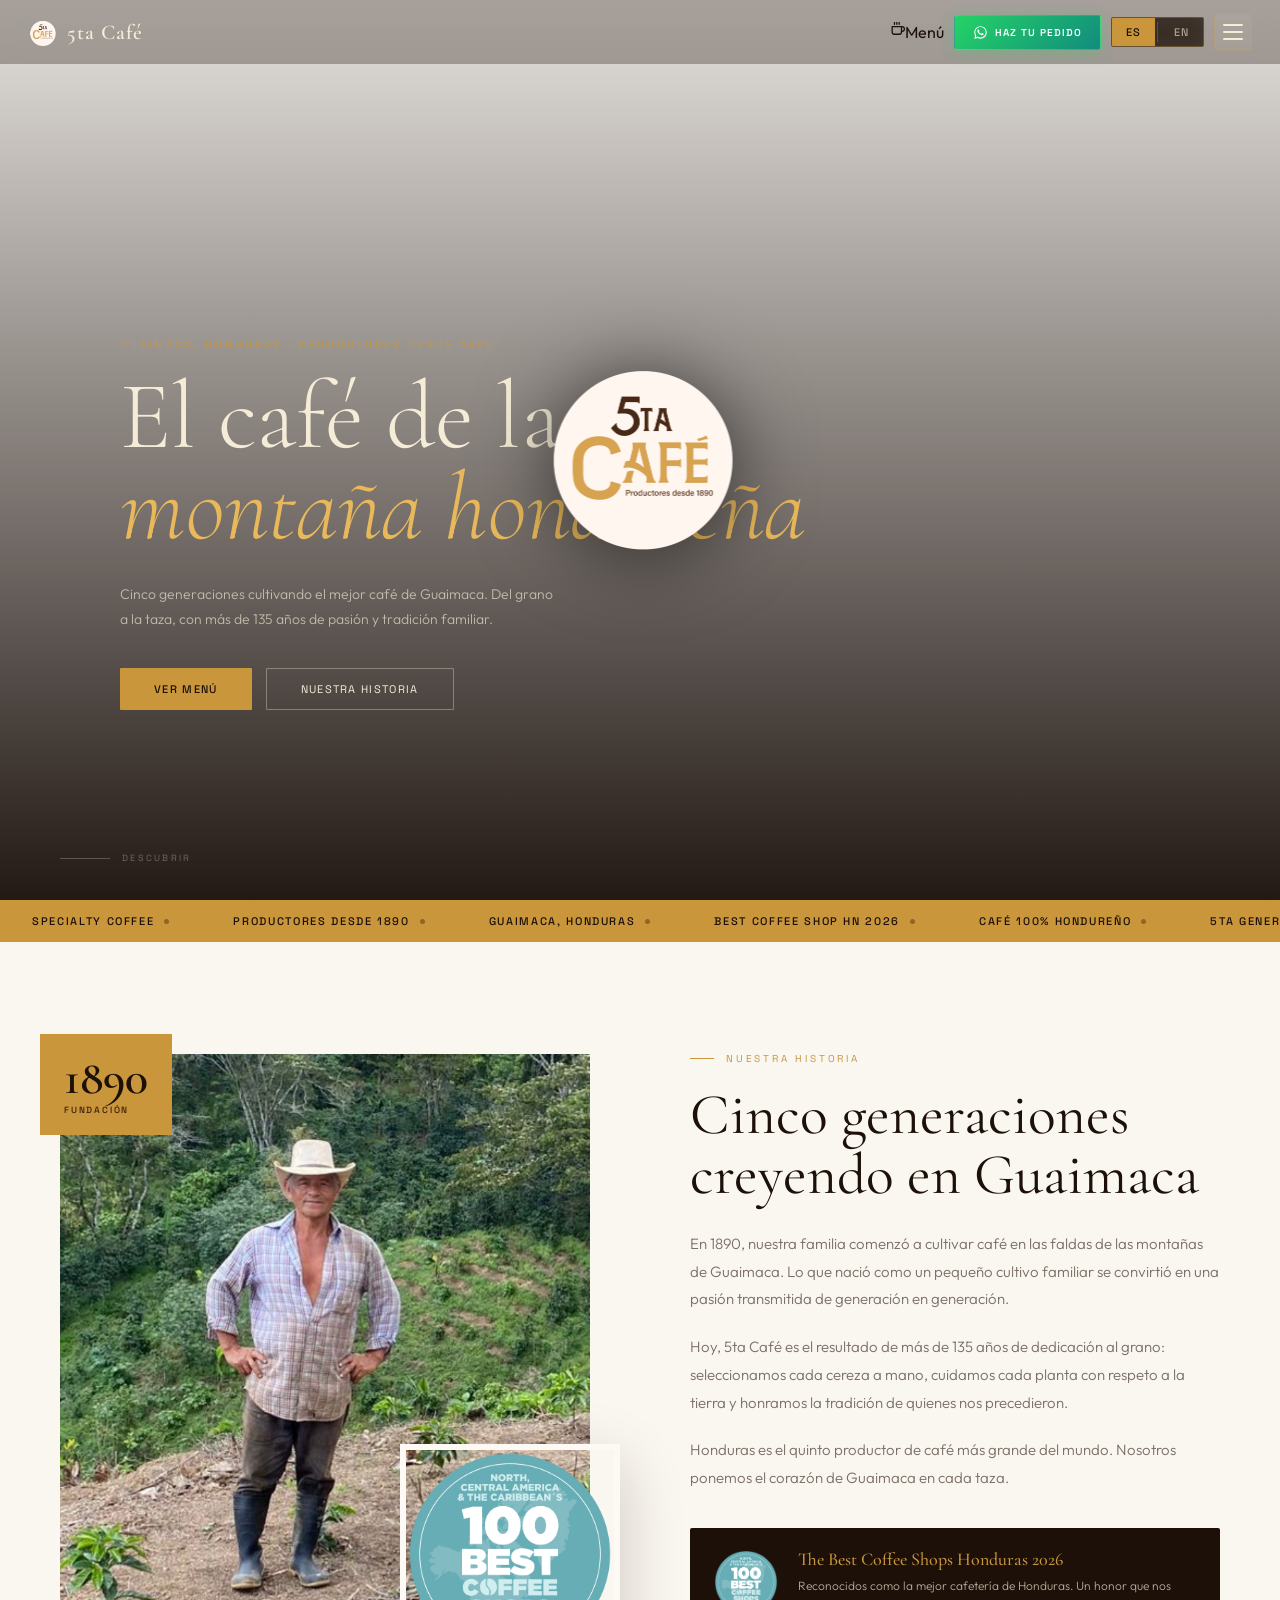
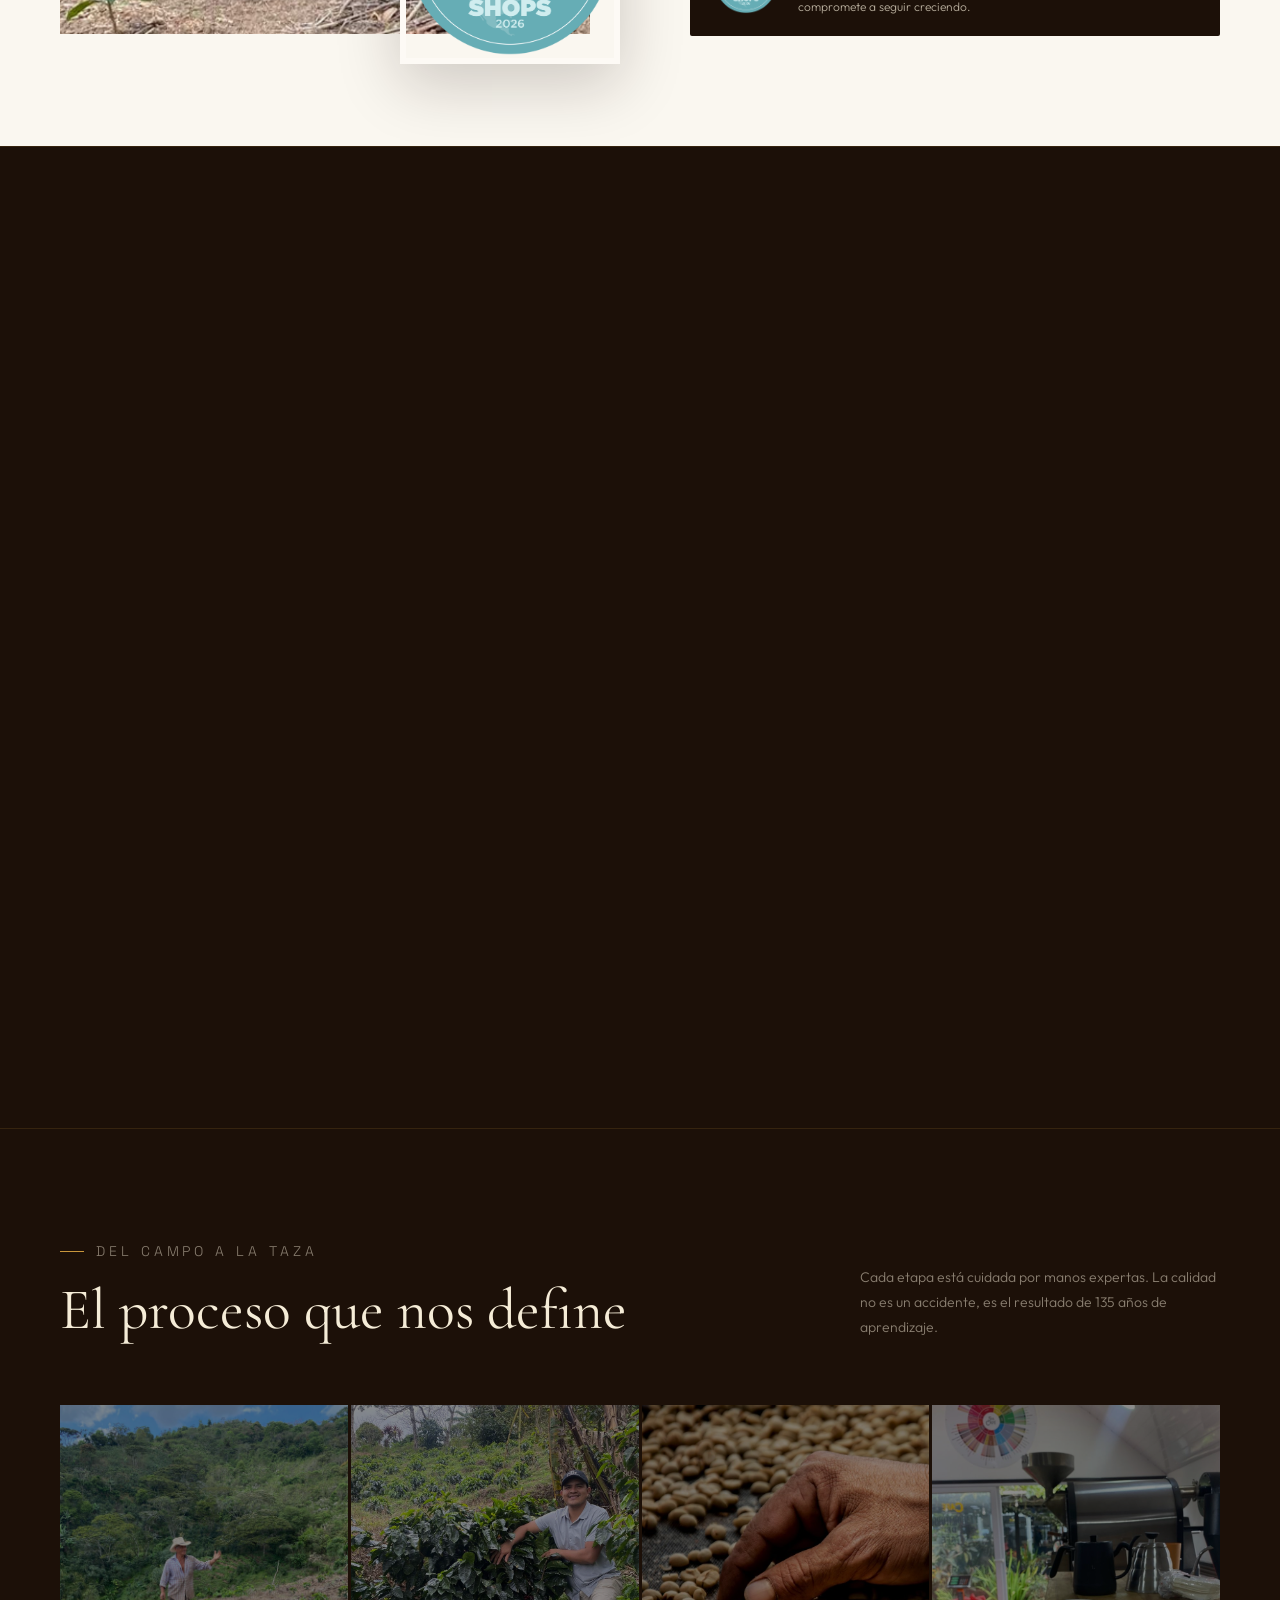
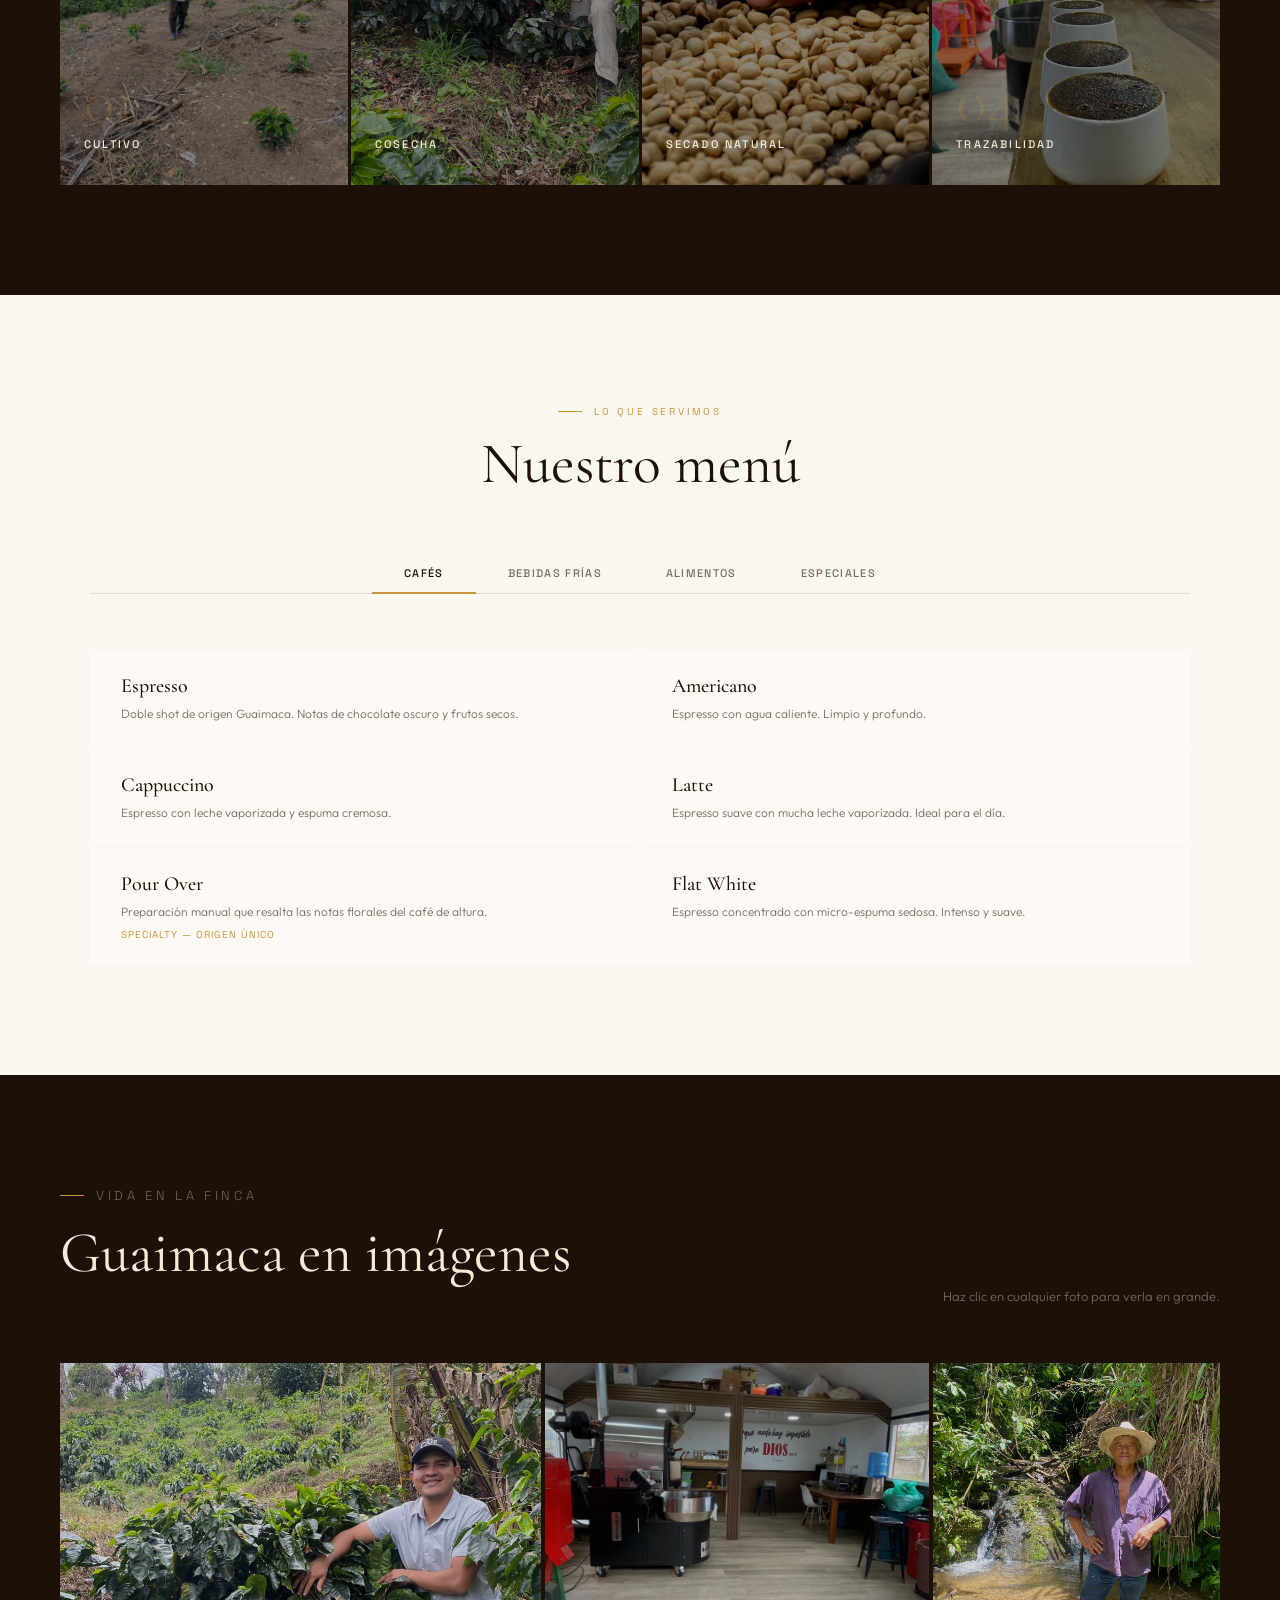
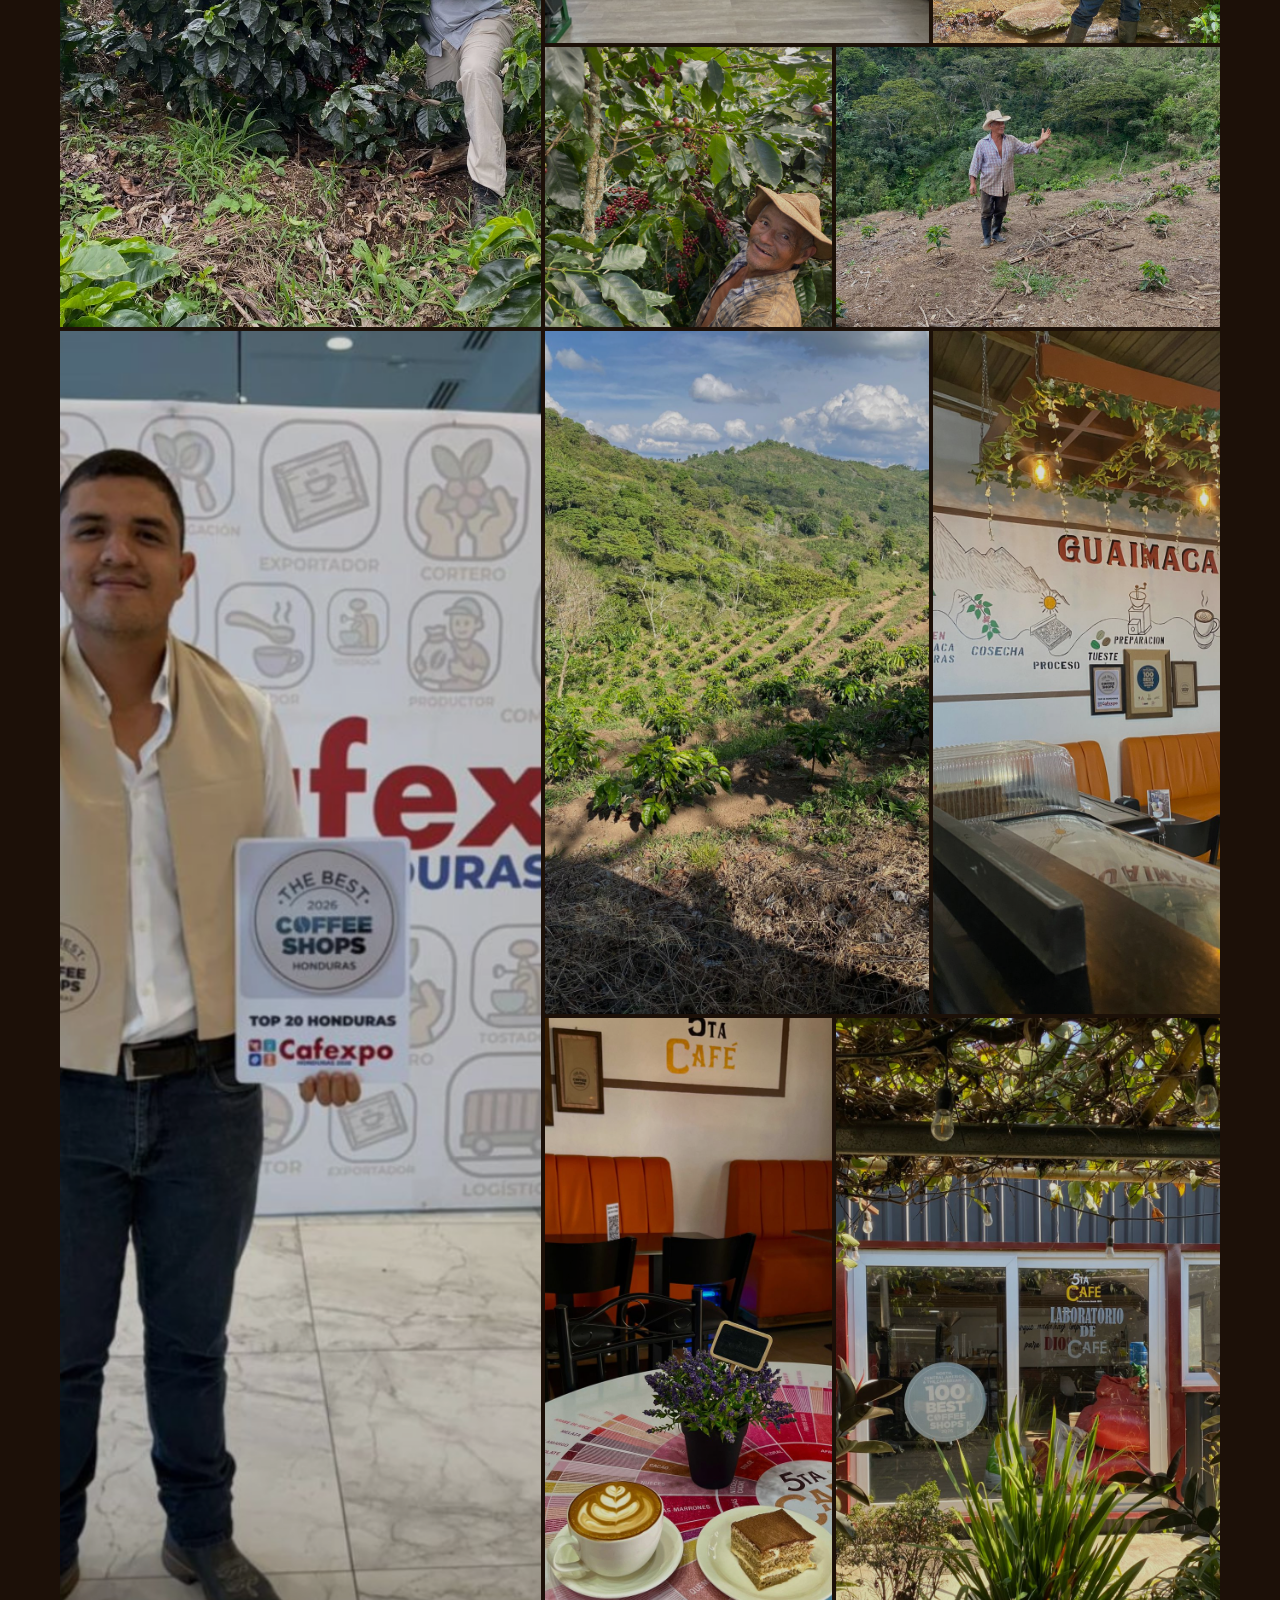
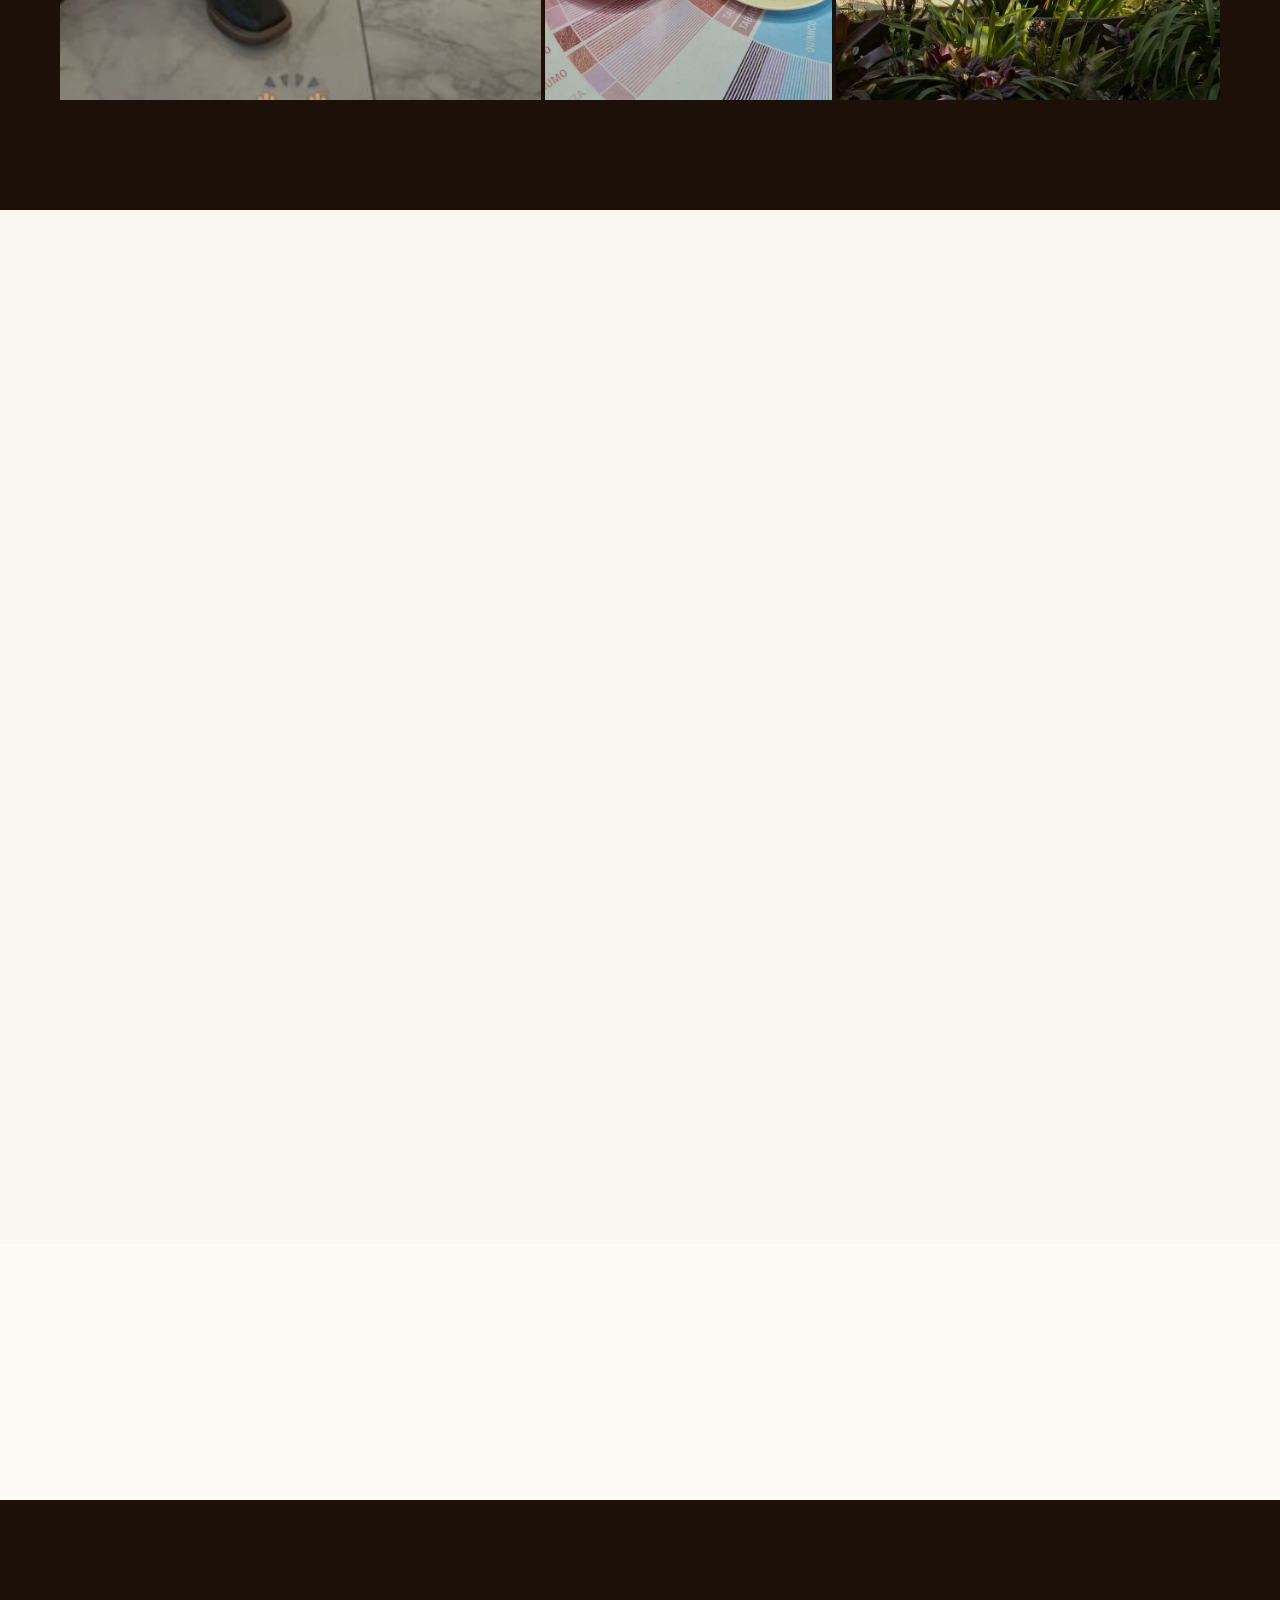
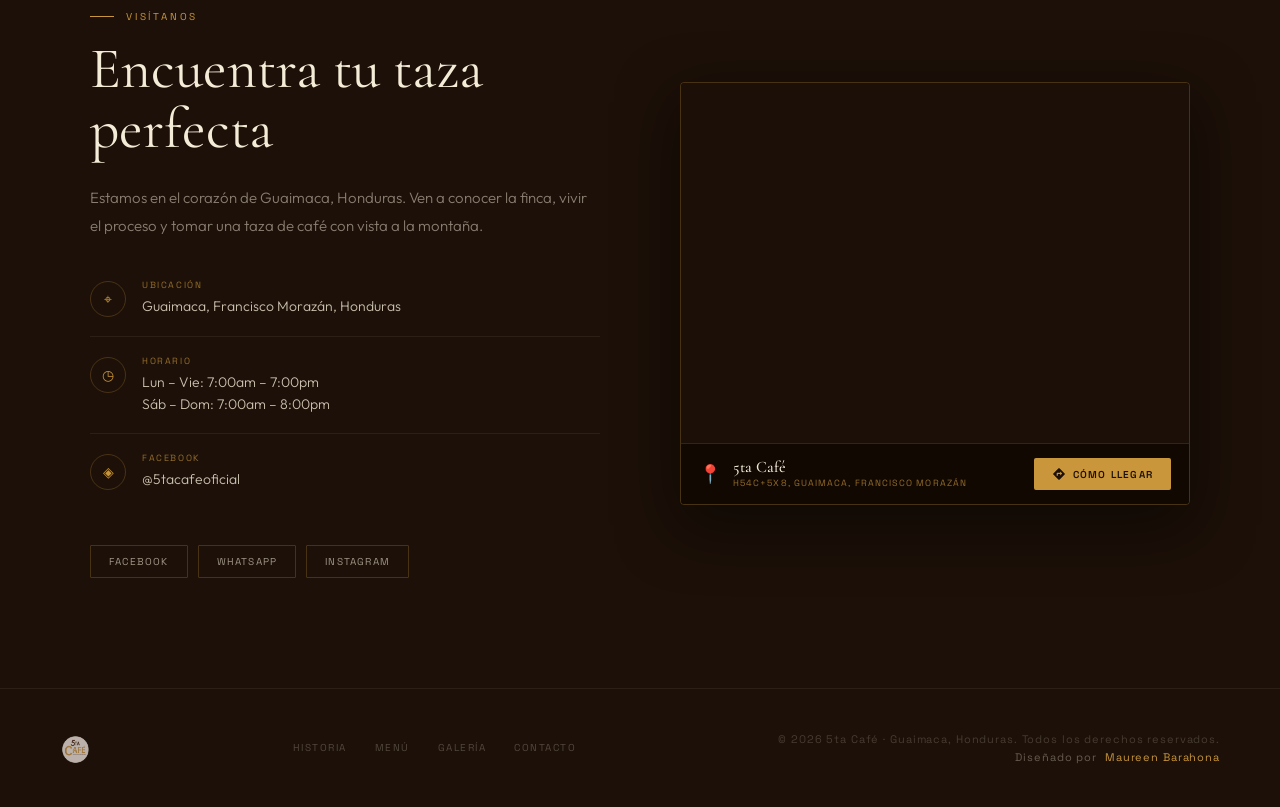
==== commit 049d6eff: "feat: add map embed and interactive contact form handling with updated navigation styles" ====
--- a/index.html
+++ b/index.html
@@ -1,311 +1,815 @@
 <!DOCTYPE html>
 <html lang="es">
+
 <head>
-<meta charset="UTF-8">
-<meta name="viewport" content="width=device-width, initial-scale=1.0">
-<title>5ta Café — Productores de Café de Especialidad & Exportación desde 1890</title>
-<link href="https://fonts.googleapis.com/css2?family=Montserrat:ital,wght@0,300..600;1,300..600&family=Playfair+Display:ital,wght@0,400..600;1,400..600&display=swap" rel="stylesheet">
-<link rel="stylesheet" href="css/styles.css">
-<script src="js/script.js" defer></script>
+  <meta charset="UTF-8">
+  <meta name="viewport" content="width=device-width, initial-scale=1.0">
+  <title>5ta Café — Productores desde 1890 · Guaimaca, Honduras</title>
+  <link rel="preconnect" href="https://fonts.googleapis.com">
+  <link
+    href="https://fonts.googleapis.com/css2?family=Cormorant+Garamond:ital,wght@0,300;0,400;0,500;0,600;1,300;1,400;1,500&family=Outfit:wght@200;300;400;500;600&family=Space+Grotesk:wght@300;400;500&display=swap"
+    rel="stylesheet">
+  <link rel="stylesheet" href="css/styles.css">
 </head>
+
 <body>
 
-<!-- ORBITING BEANS BG -->
-<div class="beans-bg">
-  <div class="bean-orbit bo1"></div>
-  <div class="bean-orbit bo2"></div>
-  <div class="bean-orbit bo3"></div>
-  <div class="bean-orbit bo4"></div>
-  <div class="bean-orbit bo5"></div>
-</div>
-
-<!-- HEADER / NAVIGATION -->
-<header class="main-header" id="navbar">
-  <div class="header-container">
-    <a href="index.html" class="header-brand">
-      <img src="assets/images/logo.png" alt="5ta Café Logo" class="header-logo">
-      <div class="header-title-wrap">
-        <span class="header-brand-name">5ta Café</span>
-        <span class="header-brand-sub">Guaimaca · Honduras</span>
-      </div>
+
+
+  <!-- NAV -->
+  <nav id="navbar">
+    <a href="#inicio" class="nav-brand">
+      <img src="assets/images/logo.png" alt="5ta Café" class="nav-logo">
+      <span class="nav-brand-text">5ta Café</span>
     </a>
 
-    <!-- DUAL BRAND SWITCHER -->
-    <div class="brand-switcher">
-      <a href="index.html" class="switch-tab active" title="Origen & Exportación B2B">
-        <svg width="14" height="14" viewBox="0 0 24 24" fill="none" stroke="currentColor" stroke-width="2"><circle cx="12" cy="12" r="10"/><path d="M2 12h20"/><path d="M12 2a15.3 15.3 0 0 1 4 10 15.3 15.3 0 0 1-4 10 15.3 15.3 0 0 1-4-10 15.3 15.3 0 0 1 4-10z"/></svg>
-        <span>Exportación B2B</span>
+    <div class="nav-links" id="navlinks">
+      <div class="drawer-header">
+        <div class="drawer-brand">
+          <img src="assets/images/logo.png" alt="5ta Café" class="drawer-logo">
+          <div>
+            <div class="drawer-title">5ta Café</div>
+            <div class="drawer-sub" data-es="Productores desde 1890 · Guaimaca"
+              data-en="Producers since 1890 · Guaimaca">Productores desde 1890 · Guaimaca</div>
+          </div>
+        </div>
+      </div>
+
+      <div class="drawer-menu-list">
+        <a href="#historia" onclick="closeMenu()">
+          <span class="nav-num">01</span>
+          <span data-es="Nuestra Historia" data-en="Our Story">Nuestra Historia</span>
+          <span class="nav-arrow">→</span>
+        </a>
+        <a href="#proceso" onclick="closeMenu()">
+          <span class="nav-num">02</span>
+          <span data-es="Proceso Cafetero" data-en="Coffee Process">Proceso Cafetero</span>
+          <span class="nav-arrow">→</span>
+        </a>
+        <a href="#menu" onclick="closeMenu()">
+          <span class="nav-num">03</span>
+          <span data-es="Nuestro Menú" data-en="Our Menu">Nuestro Menú</span>
+          <span class="nav-arrow">→</span>
+        </a>
+        <a href="#instagram" onclick="closeMenu()">
+          <span class="nav-num">04</span>
+          <span data-es="Comunidad @5tacafeoficial" data-en="@5tacafeoficial Community">Comunidad @5tacafeoficial</span>
+          <span class="nav-arrow">→</span>
+        </a>
+        <a href="#galeria" onclick="closeMenu()">
+          <span class="nav-num">05</span>
+          <span data-es="Galería de Fotos" data-en="Photo Gallery">Galería de Fotos</span>
+          <span class="nav-arrow">→</span>
+        </a>
+        <a href="#productores" onclick="closeMenu()">
+          <span class="nav-num">06</span>
+          <span data-es="Los Productores" data-en="The Producers">Los Productores</span>
+          <span class="nav-arrow">→</span>
+        </a>
+        <a href="#contacto" onclick="closeMenu()">
+          <span class="nav-num">07</span>
+          <span data-es="Visítanos & Contacto" data-en="Visit & Contact">Visítanos & Contacto</span>
+          <span class="nav-arrow">→</span>
+        </a>
+      </div>
+
+      <div class="drawer-footer">
+        <a href="https://wa.me/50432444105" target="_blank" rel="noopener noreferrer" class="nav-mobile-order-btn">
+          <svg class="wa-icon" viewBox="0 0 24 24" width="18" height="18" fill="currentColor">
+            <path
+              d="M12.012 2c-5.506 0-9.969 4.463-9.969 9.969 0 1.763.459 3.487 1.33 5.011l-1.413 5.161 5.281-1.386c1.474.804 3.14 1.228 4.771 1.228 5.506 0 9.969-4.463 9.969-9.969s-4.463-9.969-9.969-9.969zm0 17.938c-1.492 0-2.956-.4-4.237-1.161l-.304-.18-3.148.825.84-3.068-.198-.315c-.838-1.332-1.282-2.876-1.282-4.47 0-4.57 3.718-8.288 8.288-8.288 4.57 0 8.288 3.718 8.288 8.288 0 4.57-3.718 8.288-8.247 8.288zm4.542-6.208c-.249-.125-1.474-.727-1.703-.81-.228-.083-.395-.125-.561.125-.166.249-.644.81-.79 0.976-.145.166-.291.187-.54.062s-1.05-.387-2.001-1.234c-.74-.66-1.24-1.474-1.385-1.723-.145-.249-.015-.384.11-.508.112-.112.249-.291.374-.436.125-.145.166-.249.249-.415.083-.166.042-.312-.021-.436-.062-.125-.561-1.351-.769-1.85-.203-.487-.41-.421-.561-.428l-.478-.008c-.166 0-.436.062-.665.312s-.873.852-.873 2.079.894 2.41 1.018 2.576c.125.166 1.76 2.688 4.264 3.769.596.257 1.061.411 1.424.526.598.19 1.143.163 1.573.099.48-.072 1.474-.603 1.682-1.184.208-.582.208-1.08.145-1.184-.062-.104-.228-.166-.477-.291z" />
+          </svg>
+          <span data-es="Haz tu pedido por WhatsApp" data-en="Order via WhatsApp">Haz tu pedido por WhatsApp</span>
+        </a>
+        <div class="drawer-info-row">
+          <span>📍 Guaimaca, F.M., Honduras</span>
+          <span>☕ 7:00am – 7:00pm</span>
+        </div>
+      </div>
+    </div>
+
+    <div class="nav-right">
+      <a href="#menu" class="nav-quick-menu-btn" title="Acceso directo al Menú">
+        <svg viewBox="0 0 24 24" width="14" height="14" fill="none" stroke="currentColor" stroke-width="2.2"
+          stroke-linecap="round" stroke-linejoin="round">
+          <path d="M18 8h1a4 4 0 0 1 0 8h-1"></path>
+          <path d="M2 8h16v9a4 4 0 0 1-4 4H6a4 4 0 0 1-4-4V8z"></path>
+          <line x1="6" y1="1" x2="6" y2="4"></line>
+          <line x1="10" y1="1" x2="10" y2="4"></line>
+          <line x1="14" y1="1" x2="14" y2="4"></line>
+        </svg>
+        <span data-es="Menú" data-en="Menu">Menú</span>
       </a>
-      <a href="cafe.html" class="switch-tab" title="Cafetería Local Guaimaca">
-        <svg width="14" height="14" viewBox="0 0 24 24" fill="none" stroke="currentColor" stroke-width="2"><path d="M18 8h1a4 4 0 0 1 0 8h-1"/><path d="M2 8h16v9a4 4 0 0 1-4 4H6a4 4 0 0 1-4-4V8z"/><line x1="6" y1="1" x2="6" y2="4"/><line x1="10" y1="1" x2="10" y2="4"/><line x1="14" y1="1" x2="14" y2="4"/></svg>
-        <span>Cafetería Local</span>
+
+      <a href="https://wa.me/50432444105" target="_blank" rel="noopener noreferrer" class="nav-order-btn"
+        title="Haz tu pedido por WhatsApp">
+        <svg class="wa-icon" viewBox="0 0 24 24" width="15" height="15" fill="currentColor">
+          <path
+            d="M12.012 2c-5.506 0-9.969 4.463-9.969 9.969 0 1.763.459 3.487 1.33 5.011l-1.413 5.161 5.281-1.386c1.474.804 3.14 1.228 4.771 1.228 5.506 0 9.969-4.463 9.969-9.969s-4.463-9.969-9.969-9.969zm0 17.938c-1.492 0-2.956-.4-4.237-1.161l-.304-.18-3.148.825.84-3.068-.198-.315c-.838-1.332-1.282-2.876-1.282-4.47 0-4.57 3.718-8.288 8.288-8.288 4.57 0 8.288 3.718 8.288 8.288 0 4.57-3.718 8.288-8.247 8.288zm4.542-6.208c-.249-.125-1.474-.727-1.703-.81-.228-.083-.395-.125-.561.125-.166.249-.644.81-.79 0.976-.145.166-.291.187-.54.062s-1.05-.387-2.001-1.234c-.74-.66-1.24-1.474-1.385-1.723-.145-.249-.015-.384.11-.508.112-.112.249-.291.374-.436.125-.145.166-.249.249-.415.083-.166.042-.312-.021-.436-.062-.125-.561-1.351-.769-1.85-.203-.487-.41-.421-.561-.428l-.478-.008c-.166 0-.436.062-.665.312s-.873.852-.873 2.079.894 2.41 1.018 2.576c.125.166 1.76 2.688 4.264 3.769.596.257 1.061.411 1.424.526.598.19 1.143.163 1.573.099.48-.072 1.474-.603 1.682-1.184.208-.582.208-1.08.145-1.184-.062-.104-.228-.166-.477-.291z" />
+        </svg>
+        <span data-es="Haz tu pedido" data-en="Order now">Haz tu pedido</span>
       </a>
-    </div>
-
-    <nav>
-      <ul class="nav-links" id="navlinks">
-        <li><a href="#origen" class="active">Herencia 1890</a></li>
-        <li><a href="#terruno">Procesamiento</a></li>
-        <li><a href="trade.html">Portal B2B</a></li>
-        <li><a href="cafe.html">Menú Local</a></li>
-        <li><a href="#contacto">Contacto</a></li>
-      </ul>
-    </nav>
+
+      <div class="lang-toggle">
+        <button class="lang-btn active" onclick="setLang('es')" id="btn-es">ES</button>
+        <div class="lang-divider"></div>
+        <button class="lang-btn" onclick="setLang('en')" id="btn-en">EN</button>
+      </div>
+
+      <div class="hamburger" id="hamburger" onclick="toggleMenu()" aria-label="Abrir menú">
+        <span></span><span></span><span></span>
+      </div>
+    </div>
+  </nav>
+
+  <!-- HERO -->
+  <section class="hero" id="inicio">
+    <video class="hero-video" autoplay muted loop playsinline>
+      <source src="assets/images/1080 .mp4" type="video/mp4">
+    </video>
+    <div class="hero-overlay"></div>
+    <div class="hero-logo">
+      <img src="assets/images/logo.png" alt="5ta Café">
+    </div>
+    <div class="hero-scroll">
+      <div class="scroll-line"></div>
+      <span data-es="Descubrir" data-en="Discover">Descubrir</span>
+    </div>
+    <div class="hero-content">
+      <div class="hero-text">
+        <p class="hero-eyebrow" data-es="Guaimaca, Honduras · Productores desde 1890"
+          data-en="Guaimaca, Honduras · Producers since 1890">Guaimaca, Honduras · Productores desde 1890</p>
+        <h1 class="hero-title">
+          <span data-es="El café de la" data-en="Coffee from the">El café de la</span><br>
+          <em data-es="montaña hondureña" data-en="Honduran mountain">montaña hondureña</em>
+        </h1>
+        <p class="hero-sub"
+          data-es="Cinco generaciones cultivando el mejor café de Guaimaca. Del grano a la taza, con más de 135 años de pasión y tradición familiar."
+          data-en="Five generations growing the finest coffee in Guaimaca. From bean to cup, with over 135 years of passion and family tradition.">
+          Cinco generaciones cultivando el mejor café de Guaimaca. Del grano a la taza, con más de 135 años de pasión y
+          tradición familiar.</p>
+        <div class="hero-btns">
+          <a href="#menu" class="btn-gold" data-es="Ver Menú" data-en="See Menu">Ver Menú</a>
+          <a href="#historia" class="btn-outline" data-es="Nuestra Historia" data-en="Our Story">Nuestra Historia</a>
+        </div>
+      </div>
+    </div>
+  </section>
+
+  <!-- MARQUEE -->
+  <div class="marquee-strip">
+    <div class="marquee-track" id="marquee">
+      <div class="marquee-item"><span data-es="Specialty Coffee" data-en="Specialty Coffee">Specialty Coffee</span><span
+          class="marquee-dot"></span></div>
+      <div class="marquee-item"><span data-es="Productores desde 1890" data-en="Producers since 1890">Productores desde
+          1890</span><span class="marquee-dot"></span></div>
+      <div class="marquee-item"><span data-es="Guaimaca, Honduras" data-en="Guaimaca, Honduras">Guaimaca,
+          Honduras</span><span class="marquee-dot"></span></div>
+      <div class="marquee-item"><span data-es="Best Coffee Shop HN 2026" data-en="Best Coffee Shop HN 2026">Best Coffee
+          Shop HN 2026</span><span class="marquee-dot"></span></div>
+      <div class="marquee-item"><span data-es="Café 100% Hondureño" data-en="100% Honduran Coffee">Café 100%
+          Hondureño</span><span class="marquee-dot"></span></div>
+      <div class="marquee-item"><span data-es="5ta Generación" data-en="5th Generation">5ta Generación</span><span
+          class="marquee-dot"></span></div>
+      <!-- duplicate -->
+      <div class="marquee-item"><span>Specialty Coffee</span><span class="marquee-dot"></span></div>
+      <div class="marquee-item"><span data-es="Productores desde 1890" data-en="Producers since 1890">Productores desde
+          1890</span><span class="marquee-dot"></span></div>
+      <div class="marquee-item"><span>Guaimaca, Honduras</span><span class="marquee-dot"></span></div>
+      <div class="marquee-item"><span>Best Coffee Shop HN 2026</span><span class="marquee-dot"></span></div>
+      <div class="marquee-item"><span data-es="Café 100% Hondureño" data-en="100% Honduran Coffee">Café 100%
+          Hondureño</span><span class="marquee-dot"></span></div>
+      <div class="marquee-item"><span data-es="5ta Generación" data-en="5th Generation">5ta Generación</span><span
+          class="marquee-dot"></span></div>
+    </div>
   </div>
-</header>
-
-<main class="main-wrapper">
-
-  <!-- HERO SECTION -->
-  <section class="hero-banner">
-    <div class="container">
-      
-      <!-- CUP ANIMATION -->
-      <div class="cup-scene">
-        <div class="steam-row">
-          <div class="steam s1"></div>
-          <div class="steam s2"></div>
-          <div class="steam s3"></div>
-          <div class="steam s4"></div>
-        </div>
-        <div style="position:relative;">
-          <div class="cup-outer">
-            <div class="cup-inner"><div class="cup-crema"></div></div>
-            <div class="cup-handle"></div>
-          </div>
-        </div>
-        <div class="saucer"></div>
-      </div>
-
-      <p class="hero-eyebrow">Guaimaca, Francisco Morazán · Honduras &nbsp;·&nbsp; Productores desde 1890</p>
-      
-      <h1 class="hero-title">Café de Origen e Historia<br><em>para Importadores Globales</em></h1>
-      
-      <p class="hero-subtitle">Cultivamos y procesamos café verde de alta especialidad en las cordilleras de Guaimaca. Lotes trazables, micro-lotes de especialidad y contratos de exportación directa.</p>
-
-      <div class="cta-group">
-        <a href="trade.html" class="btn btn-primary">
-          <svg width="16" height="16" viewBox="0 0 24 24" fill="none" stroke="currentColor" stroke-width="2"><path d="M21 16V8a2 2 0 0 0-1-1.73l-7-4a2 2 0 0 0-2 0l-7 4A2 2 0 0 0 3 8v8a2 2 0 0 0 1 1.73l7 4a2 2 0 0 0 2 0l7-4A2 2 0 0 0 21 16z"/></svg>
-          Solicitar Muestras B2B
-        </a>
-        <a href="cafe.html" class="btn btn-secondary">
-          <svg width="16" height="16" viewBox="0 0 24 24" fill="none" stroke="currentColor" stroke-width="2"><path d="M18 8h1a4 4 0 0 1 0 8h-1"/><path d="M2 8h16v9a4 4 0 0 1-4 4H6a4 4 0 0 1-4-4V8z"/></svg>
-          Visitar Cafetería Local
-        </a>
-      </div>
-
+
+  <!-- HISTORIA -->
+  <section class="historia" id="historia">
+    <div class="historia-inner">
+      <div class="historia-img-col reveal-left">
+        <div class="historia-year">1890<span data-es="Fundación" data-en="Founded">Fundación</span></div>
+        <img class="historia-main-img" src="assets/images/assets18.jpeg" alt="Vivero 5ta Café">
+        <img class="historia-float" src="assets/images/logo_100.png" alt="Fundador en la finca">
+      </div>
+      <div class="historia-text reveal-right">
+        <p class="eyebrow" data-es="Nuestra historia" data-en="Our story">Nuestra historia</p>
+        <h2 class="section-title" data-es="Cinco generaciones creyendo en Guaimaca"
+          data-en="Five generations believing in Guaimaca">Cinco generaciones creyendo en Guaimaca</h2>
+        <div class="section-body">
+          <p data-es="En 1890, nuestra familia comenzó a cultivar café en las faldas de las montañas de Guaimaca. Lo que nació como un pequeño cultivo familiar se convirtió en una pasión transmitida de generación en generación."
+            data-en="In 1890, our family began cultivating coffee on the slopes of the Guaimaca mountains. What started as a small family farm became a passion passed down through generations.">
+            En 1890, nuestra familia comenzó a cultivar café en las faldas de las montañas de Guaimaca. Lo que nació
+            como un pequeño cultivo familiar se convirtió en una pasión transmitida de generación en generación.</p>
+          <p data-es="Hoy, 5ta Café es el resultado de más de 135 años de dedicación al grano: seleccionamos cada cereza a mano, cuidamos cada planta con respeto a la tierra y honramos la tradición de quienes nos precedieron."
+            data-en="Today, 5ta Café is the result of over 135 years of dedication to the bean: we hand-select every cherry, tend every plant with respect for the land, and honor the tradition of those who came before us.">
+            Hoy, 5ta Café es el resultado de más de 135 años de dedicación al grano: seleccionamos cada cereza a mano,
+            cuidamos cada planta con respeto a la tierra y honramos la tradición de quienes nos precedieron.</p>
+          <p data-es="Honduras es el quinto productor de café más grande del mundo. Nosotros ponemos el corazón de Guaimaca en cada taza."
+            data-en="Honduras is the fifth largest coffee producer in the world. We put the heart of Guaimaca in every cup.">
+            Honduras es el quinto productor de café más grande del mundo. Nosotros ponemos el corazón de Guaimaca en
+            cada taza.</p>
+        </div>
+        <div class="award-row">
+          <img src="assets/images/logo_100.png" alt="Award">
+          <div class="award-text">
+            <strong data-es="The Best Coffee Shops Honduras 2026" data-en="The Best Coffee Shops Honduras 2026">The Best
+              Coffee Shops Honduras 2026</strong>
+            <span
+              data-es="Reconocidos como la mejor cafetería de Honduras. Un honor que nos compromete a seguir creciendo."
+              data-en="Recognized as the best coffee shop in Honduras. An honor that commits us to keep growing.">Reconocidos
+              como la mejor cafetería de Honduras. Un honor que nos compromete a seguir creciendo.</span>
+          </div>
+        </div>
+      </div>
     </div>
   </section>
 
-  <!-- HERITAGE SECTION -->
-  <section id="origen" class="section-padding">
-    <div class="container text-center">
-      <span class="section-tag">Nuestra Identidad Productora</span>
-      <h2 class="section-title">Herencia Cafetalera de Guaimaca <em>desde 1890</em></h2>
-      <p class="section-desc">Desde hace más de 135 años, la familia de 5ta Café preserva las tradiciones agrícolas del valle de Guaimaca, combinando saberes ancestrales con innovación técnica para exportar granos de altura excepcionales.</p>
-
-      <div class="grid-3 text-left">
-        <div class="card">
-          <div class="card-icon">
-            <svg width="24" height="24" viewBox="0 0 24 24" fill="none" stroke="currentColor" stroke-width="2"><path d="M12 2L2 7l10 5 10-5-10-5zM2 17l10 5 10-5M2 12l10 5 10-5"/></svg>
-          </div>
-          <h3 class="card-title">Linaje de 5 Generaciones</h3>
-          <p class="card-text">Cinco generaciones de caficultores dedicados a perfeccionar el cultivo de sombrío, cuidando la tierra y cada cereza desde la siembra hasta la cosecha manual selectiva.</p>
-        </div>
-
-        <div class="card">
-          <div class="card-icon">
-            <svg width="24" height="24" viewBox="0 0 24 24" fill="none" stroke="currentColor" stroke-width="2"><path d="M12 22s-8-4.5-8-11.8A8 8 0 0 1 12 2a8 8 0 0 1 8 8.2c0 7.3-8 11.8-8 11.8z"/><circle cx="12" cy="10" r="3"/></svg>
-          </div>
-          <h3 class="card-title">Terruño Privilegiado</h3>
-          <p class="card-text">Ubicados entre 1,200 y 1,650 msnm en Guaimaca, Francisco Morazán. Suelos ricos en minerales, microclimas frescos y bosques nubosos que aportan complejidad en taza.</p>
-        </div>
-
-        <div class="card">
-          <div class="card-icon">
-            <svg width="24" height="24" viewBox="0 0 24 24" fill="none" stroke="currentColor" stroke-width="2"><polyline points="22 12 18 12 15 21 9 3 6 12 2 12"/></svg>
-          </div>
-          <h3 class="card-title">Trazabilidad Total B2B</h3>
-          <p class="card-text">Garantizamos trazabilidad por lote para tostadores e importadores en América del Norte, Europa y Asia, asegurando estándares de comercio directo y ética social.</p>
-        </div>
+  <!-- INSTAGRAM FEED -->
+  <section class="instagram-section" id="instagram">
+    <div class="instagram-inner">
+      <div class="instagram-header reveal">
+        <div class="instagram-title-col">
+          <p class="eyebrow" data-es="Comunidad en Instagram" data-en="Instagram Community">Comunidad en Instagram</p>
+          <h2 class="section-title" data-es="Nuestra historia viva en @5tacafeoficial"
+            data-en="Our living story at @5tacafeoficial">
+            Nuestra historia viva en @5tacafeoficial</h2>
+          <div class="insta-live-badge" id="insta-live-indicator">
+            <span class="live-pulse-dot"></span>
+            <span data-es="Publicaciones en tiempo real" data-en="Real-time posts">Publicaciones en tiempo real</span>
+          </div>
+        </div>
+        <p class="instagram-subtitle"
+          data-es="De las montañas de Guaimaca a la taza diaria. Conéctate con nuestra comunidad y vive el proceso en tiempo real."
+          data-en="From the Guaimaca mountains to your daily cup. Connect with our community and experience the process in real time.">
+          De las montañas de Guaimaca a la taza diaria. Conéctate con nuestra comunidad y vive el proceso en tiempo
+          real.
+        </p>
+      </div>
+
+      <!-- Social Subscription Banner / Profile Card -->
+      <div class="instagram-profile-card reveal">
+        <div class="insta-profile-info">
+          <div class="insta-avatar-wrapper">
+            <img src="assets/images/logo.png" alt="@5tacafeoficial Instagram Profile" class="insta-avatar">
+            <span class="insta-verify-badge">✓</span>
+          </div>
+          <div class="insta-user-details">
+            <div class="insta-handle-row">
+              <h3 class="insta-handle">@5tacafeoficial</h3>
+              <span class="insta-badge" data-es="Café de Especialidad" data-en="Specialty Coffee">Café de
+                Especialidad</span>
+            </div>
+            <p class="insta-bio" data-es="Productores desde 1890 · Guaimaca, Honduras ☕✨ The Best Coffee Shop HN 2026"
+              data-en="Producers since 1890 · Guaimaca, Honduras ☕✨ The Best Coffee Shop HN 2026">
+              Productores desde 1890 · Guaimaca, Honduras ☕✨ The Best Coffee Shop HN 2026
+            </p>
+          </div>
+        </div>
+        <a href="https://www.instagram.com/5tacafeoficial/" target="_blank" rel="noopener noreferrer"
+          class="btn-insta-follow">
+          <svg viewBox="0 0 24 24" width="18" height="18" fill="currentColor">
+            <path
+              d="M12 2.163c3.204 0 3.584.012 4.85.07 3.252.148 4.771 1.691 4.919 4.919.058 1.265.069 1.645.069 4.849 0 3.205-.012 3.584-.069 4.849-.149 3.225-1.664 4.771-4.919 4.919-1.266.058-1.644.07-4.85.07-3.204 0-3.584-.012-4.849-.07-3.26-.149-4.771-1.699-4.919-4.92-.058-1.265-.07-1.644-.07-4.849 0-3.204.013-3.583.07-4.849.149-3.227 1.664-4.771 4.919-4.919 1.266-.057 1.645-.069 4.849-.069zm0-2.163c-3.259 0-3.667.014-4.947.072-4.358.2-6.78 2.618-6.98 6.98-.059 1.281-.073 1.689-.073 4.948 0 3.259.014 3.668.072 4.948.2 4.358 2.618 6.78 6.98 6.98 1.281.058 1.689.072 4.948.072 3.259 0 3.668-.014 4.948-.072 4.354-.2 6.782-2.618 6.979-6.98.059-1.28.073-1.689.073-4.948 0-3.259-.014-3.667-.072-4.947-.196-4.354-2.617-6.78-6.979-6.98-1.281-.059-1.69-.073-4.949-.073zm0 5.838c-3.403 0-6.162 2.759-6.162 6.162s2.759 6.163 6.162 6.163 6.162-2.759 6.162-6.163c0-3.403-2.759-6.162-6.162-6.162zm0 10.162c-2.209 0-4-1.79-4-4 0-2.209 1.791-4 4-4s4 1.791 4 4c0 2.21-1.791 4-4 4zm6.406-11.845c-.796 0-1.441.645-1.441 1.44s.645 1.44 1.441 1.44c.795 0 1.439-.645 1.439-1.44s-.644-1.44-1.439-1.44z" />
+          </svg>
+          <span data-es="Seguir en Instagram" data-en="Follow on Instagram">Seguir en Instagram</span>
+        </a>
+      </div>
+
+      <!-- Instagram Posts Grid -->
+      <div class="instagram-grid" id="insta-grid">
+        <a href="https://www.instagram.com/5tacafeoficial/" target="_blank" rel="noopener noreferrer"
+          class="insta-post reveal">
+          <img src="assets/images/assets4.jpeg" alt="Instagram Post - Espresso 5ta Café">
+          <div class="insta-overlay">
+            <div class="insta-overlay-content">
+              <svg viewBox="0 0 24 24" width="28" height="28" fill="currentColor">
+                <path
+                  d="M12 2.163c3.204 0 3.584.012 4.85.07 3.252.148 4.771 1.691 4.919 4.919.058 1.265.069 1.645.069 4.849 0 3.205-.012 3.584-.069 4.849-.149 3.225-1.664 4.771-4.919 4.919-1.266.058-1.644.07-4.85.07-3.204 0-3.584-.012-4.849-.07-3.26-.149-4.771-1.699-4.919-4.92-.058-1.265-.07-1.644-.07-4.849 0-3.204.013-3.583.07-4.849.149-3.227 1.664-4.771 4.919-4.919 1.266-.057 1.645-.069 4.849-.069zm0-2.163c-3.259 0-3.667.014-4.947.072-4.358.2-6.78 2.618-6.98 6.98-.059 1.281-.073 1.689-.073 4.948 0 3.259.014 3.668.072 4.948.2 4.358 2.618 6.78 6.98 6.98 1.281.058 1.689.072 4.948.072 3.259 0 3.668-.014 4.948-.072 4.354-.2 6.782-2.618 6.979-6.98.059-1.28.073-1.689.073-4.948 0-3.259-.014-3.667-.072-4.947-.196-4.354-2.617-6.78-6.979-6.98-1.281-.059-1.69-.073-4.949-.073zm0 5.838c-3.403 0-6.162 2.759-6.162 6.162s2.759 6.163 6.162 6.163 6.162-2.759 6.162-6.163c0-3.403-2.759-6.162-6.162-6.162zm0 10.162c-2.209 0-4-1.79-4-4 0-2.209 1.791-4 4-4s4 1.791 4 4c0 2.21-1.791 4-4 4zm6.406-11.845c-.796 0-1.441.645-1.441 1.44s.645 1.44 1.441 1.44c.795 0 1.439-.645 1.439-1.44s-.644-1.44-1.439-1.44z" />
+              </svg>
+              <p class="insta-caption" data-es="La taza perfecta empieza en la montaña de Guaimaca. ☕"
+                data-en="The perfect cup starts in the Guaimaca mountain. ☕">La taza perfecta empieza en la montaña de
+                Guaimaca. ☕</p>
+              <div class="insta-stats">
+                <span>❤️ 482</span>
+                <span>💬 38</span>
+              </div>
+            </div>
+          </div>
+        </a>
+
+        <a href="https://www.instagram.com/5tacafeoficial/" target="_blank" rel="noopener noreferrer"
+          class="insta-post reveal">
+          <img src="assets/images/assets9.jpeg" alt="Instagram Post - Cosecha de Café">
+          <div class="insta-overlay">
+            <div class="insta-overlay-content">
+              <svg viewBox="0 0 24 24" width="28" height="28" fill="currentColor">
+                <path
+                  d="M12 2.163c3.204 0 3.584.012 4.85.07 3.252.148 4.771 1.691 4.919 4.919.058 1.265.069 1.645.069 4.849 0 3.205-.012 3.584-.069 4.849-.149 3.225-1.664 4.771-4.919 4.919-1.266.058-1.644.07-4.85.07-3.204 0-3.584-.012-4.849-.07-3.26-.149-4.771-1.699-4.919-4.92-.058-1.265-.07-1.644-.07-4.849 0-3.204.013-3.583.07-4.849.149-3.227 1.664-4.771 4.919-4.919 1.266-.057 1.645-.069 4.849-.069zm0-2.163c-3.259 0-3.667.014-4.947.072-4.358.2-6.78 2.618-6.98 6.98-.059 1.281-.073 1.689-.073 4.948 0 3.259.014 3.668.072 4.948.2 4.358 2.618 6.78 6.98 6.98 1.281.058 1.689.072 4.948.072 3.259 0 3.668-.014 4.948-.072 4.354-.2 6.782-2.618 6.979-6.98.059-1.28.073-1.689.073-4.948 0-3.259-.014-3.667-.072-4.947-.196-4.354-2.617-6.78-6.979-6.98-1.281-.059-1.69-.073-4.949-.073zm0 5.838c-3.403 0-6.162 2.759-6.162 6.162s2.759 6.163 6.162 6.163 6.162-2.759 6.162-6.163c0-3.403-2.759-6.162-6.162-6.162zm0 10.162c-2.209 0-4-1.79-4-4 0-2.209 1.791-4 4-4s4 1.791 4 4c0 2.21-1.791 4-4 4zm6.406-11.845c-.796 0-1.441.645-1.441 1.44s.645 1.44 1.441 1.44c.795 0 1.439-.645 1.439-1.44s-.644-1.44-1.439-1.44z" />
+              </svg>
+              <p class="insta-caption" data-es="Cosecha manual de cerezas rojas maduras. 🌱"
+                data-en="Hand harvesting ripe red cherries. 🌱">Cosecha manual de cerezas rojas maduras. 🌱</p>
+              <div class="insta-stats">
+                <span>❤️ 615</span>
+                <span>💬 44</span>
+              </div>
+            </div>
+          </div>
+        </a>
+
+        <a href="https://www.instagram.com/5tacafeoficial/" target="_blank" rel="noopener noreferrer"
+          class="insta-post reveal">
+          <img src="assets/images/assets5.jpeg" alt="Instagram Post - Finca 5ta Café">
+          <div class="insta-overlay">
+            <div class="insta-overlay-content">
+              <svg viewBox="0 0 24 24" width="28" height="28" fill="currentColor">
+                <path
+                  d="M12 2.163c3.204 0 3.584.012 4.85.07 3.252.148 4.771 1.691 4.919 4.919.058 1.265.069 1.645.069 4.849 0 3.205-.012 3.584-.069 4.849-.149 3.225-1.664 4.771-4.919 4.919-1.266.058-1.644.07-4.85.07-3.204 0-3.584-.012-4.849-.07-3.26-.149-4.771-1.699-4.919-4.92-.058-1.265-.07-1.644-.07-4.849 0-3.204.013-3.583.07-4.849.149-3.227 1.664-4.771 4.919-4.919 1.266-.057 1.645-.069 4.849-.069zm0-2.163c-3.259 0-3.667.014-4.947.072-4.358.2-6.78 2.618-6.98 6.98-.059 1.281-.073 1.689-.073 4.948 0 3.259.014 3.668.072 4.948.2 4.358 2.618 6.78 6.98 6.98 1.281.058 1.689.072 4.948.072 3.259 0 3.668-.014 4.948-.072 4.354-.2 6.782-2.618 6.979-6.98.059-1.28.073-1.689.073-4.948 0-3.259-.014-3.667-.072-4.947-.196-4.354-2.617-6.78-6.979-6.98-1.281-.059-1.69-.073-4.949-.073zm0 5.838c-3.403 0-6.162 2.759-6.162 6.162s2.759 6.163 6.162 6.163 6.162-2.759 6.162-6.163c0-3.403-2.759-6.162-6.162-6.162zm0 10.162c-2.209 0-4-1.79-4-4 0-2.209 1.791-4 4-4s4 1.791 4 4c0 2.21-1.791 4-4 4zm6.406-11.845c-.796 0-1.441.645-1.441 1.44s.645 1.44 1.441 1.44c.795 0 1.439-.645 1.439-1.44s-.644-1.44-1.439-1.44z" />
+              </svg>
+              <p class="insta-caption" data-es="Amanecer sobre nuestras parcelas a 1200m. ⛰️"
+                data-en="Sunrise over our plots at 1200m. ⛰️">Amanecer sobre nuestras parcelas a 1200m. ⛰️</p>
+              <div class="insta-stats">
+                <span>❤️ 890</span>
+                <span>💬 52</span>
+              </div>
+            </div>
+          </div>
+        </a>
+
+        <a href="https://www.instagram.com/5tacafeoficial/" target="_blank" rel="noopener noreferrer"
+          class="insta-post reveal">
+          <img src="assets/images/assets10.jpeg" alt="Instagram Post - Tostado Artesanal">
+          <div class="insta-overlay">
+            <div class="insta-overlay-content">
+              <svg viewBox="0 0 24 24" width="28" height="28" fill="currentColor">
+                <path
+                  d="M12 2.163c3.204 0 3.584.012 4.85.07 3.252.148 4.771 1.691 4.919 4.919.058 1.265.069 1.645.069 4.849 0 3.205-.012 3.584-.069 4.849-.149 3.225-1.664 4.771-4.919 4.919-1.266.058-1.644.07-4.85.07-3.204 0-3.584-.012-4.849-.07-3.26-.149-4.771-1.699-4.919-4.92-.058-1.265-.07-1.644-.07-4.849 0-3.204.013-3.583.07-4.849.149-3.227 1.664-4.771 4.919-4.919 1.266-.057 1.645-.069 4.849-.069zm0-2.163c-3.259 0-3.667.014-4.947.072-4.358.2-6.78 2.618-6.98 6.98-.059 1.281-.073 1.689-.073 4.948 0 3.259.014 3.668.072 4.948.2 4.358 2.618 6.78 6.98 6.98 1.281.058 1.689.072 4.948.072 3.259 0 3.668-.014 4.948-.072 4.354-.2 6.782-2.618 6.979-6.98.059-1.28.073-1.689.073-4.948 0-3.259-.014-3.667-.072-4.947-.196-4.354-2.617-6.78-6.979-6.98-1.281-.059-1.69-.073-4.949-.073zm0 5.838c-3.403 0-6.162 2.759-6.162 6.162s2.759 6.163 6.162 6.163 6.162-2.759 6.162-6.163c0-3.403-2.759-6.162-6.162-6.162zm0 10.162c-2.209 0-4-1.79-4-4 0-2.209 1.791-4 4-4s4 1.791 4 4c0 2.21-1.791 4-4 4zm6.406-11.845c-.796 0-1.441.645-1.441 1.44s.645 1.44 1.441 1.44c.795 0 1.439-.645 1.439-1.44s-.644-1.44-1.439-1.44z" />
+              </svg>
+              <p class="insta-caption" data-es="El arte del tueste preciso en nuestro beneficio. 🔥"
+                data-en="The art of precise roasting at our mill. 🔥">El arte del tueste preciso en nuestro beneficio.
+                🔥</p>
+              <div class="insta-stats">
+                <span>❤️ 530</span>
+                <span>💬 29</span>
+              </div>
+            </div>
+          </div>
+        </a>
+      </div>
+
+      <!-- Bottom Action CTA -->
+      <div class="instagram-footer reveal">
+        <a href="https://www.instagram.com/5tacafeoficial/" target="_blank" rel="noopener noreferrer" class="btn-gold"
+          data-es="Explorar más publicaciones" data-en="Explore more posts">
+          Explorar más publicaciones
+        </a>
       </div>
     </div>
   </section>
 
-  <!-- PROCESSING & TERROIR SECTION -->
-  <section id="terruno" class="section-padding" style="background: rgba(0,0,0,0.25);">
-    <div class="container text-center">
-      <span class="section-tag">Procesos & Calidad</span>
-      <h2 class="section-title">Métodos de Procesamiento de <em>Especialidad</em></h2>
-      <p class="section-desc">Monitoreamos humedad, temperatura y tiempos de fermentación en beneficio ecológico para ofrecer perfiles consistentes y puntuaciones cupping superiores a 86+ puntos SCA.</p>
-
-      <div class="grid-3 text-left">
-        <div class="card">
-          <h3 class="card-title" style="color: var(--dorado-light);">Proceso Lavado (Fully Washed)</h3>
-          <p class="card-text">Fermentación limpia de 24-36 horas y secado en camas africanas. Taza balanceada con acidez brillante de manzana verde, panela, flor de azahar y final limpio.</p>
-        </div>
-
-        <div class="card">
-          <h3 class="card-title" style="color: var(--dorado-light);">Proceso Honey (Miel)</h3>
-          <p class="card-text">Despulpado conservando el mucílago natural. Aporta cuerpo sedoso, dulzor acentuado a miel de caña, frutos amarillos y notas de almendra tostada.</p>
-        </div>
-
-        <div class="card">
-          <h3 class="card-title" style="color: var(--dorado-light);">Proceso Natural & Anaeróbico</h3>
-          <p class="card-text">Cerezas maduras secadas lentamente al sol o fermentadas en tanques sellados sin oxígeno. Explosión frutal, notas de frambuesa, cacao nibs y vino suave.</p>
+  <!-- PROCESO -->
+  <section class="proceso" id="proceso">
+    <div class="proceso-header reveal">
+      <div>
+        <p class="eyebrow" data-es="Del campo a la taza" data-en="From field to cup">Del campo a la taza</p>
+        <h2 class="section-title" data-es="El proceso que nos define" data-en="The process that defines us">El proceso
+          que nos define</h2>
+      </div>
+      <p data-es="Cada etapa está cuidada por manos expertas. La calidad no es un accidente, es el resultado de 135 años de aprendizaje."
+        data-en="Every step is tended by expert hands. Quality is not an accident — it's the result of 135 years of learning.">
+        Cada etapa está cuidada por manos expertas. La calidad no es un accidente, es el resultado de 135 años de
+        aprendizaje.</p>
+    </div>
+    <div class="proceso-grid">
+      <div class="proceso-card reveal">
+        <img src="assets/images/assets11.jpeg" alt="Cultivo">
+        <div class="proceso-info">
+          <div class="proceso-n">01</div>
+          <div class="proceso-label" data-es="Cultivo" data-en="Cultivation">Cultivo</div>
+          <div class="proceso-desc"
+            data-es="Plantas seleccionadas en alturas de montaña, cultivadas bajo sombra natural."
+            data-en="Selected plants grown at mountain altitude, cultivated under natural shade.">Plantas seleccionadas
+            en alturas de montaña, cultivadas bajo sombra natural.</div>
+        </div>
+      </div>
+      <div class="proceso-card reveal">
+        <img src="assets/images/assets7.jpeg" alt="Cosecha">
+        <div class="proceso-info">
+          <div class="proceso-n">02</div>
+          <div class="proceso-label" data-es="Cosecha" data-en="Harvest">Cosecha</div>
+          <div class="proceso-desc" data-es="Selección manual de cerezas en su punto óptimo de madurez. Sin atajos."
+            data-en="Manual selection of cherries at peak ripeness. No shortcuts.">Selección manual de cerezas en su
+            punto óptimo de madurez. Sin atajos.</div>
+        </div>
+      </div>
+      <div class="proceso-card reveal">
+        <img src="assets/images/assets17.jpeg" alt="Secado">
+        <div class="proceso-info">
+          <div class="proceso-n">03</div>
+          <div class="proceso-label" data-es="Secado natural" data-en="Natural drying">Secado natural</div>
+          <div class="proceso-desc" data-es="Secado en camas africanas bajo el sol de Guaimaca. Días de paciencia."
+            data-en="Dried on African beds under the Guaimaca sun. Days of patience.">Secado en camas africanas bajo el
+            sol de Guaimaca. Días de paciencia.</div>
+        </div>
+      </div>
+      <div class="proceso-card reveal">
+        <img src="assets/images/assets6.jpeg" alt="Trazabilidad">
+        <div class="proceso-info">
+          <div class="proceso-n">04</div>
+          <div class="proceso-label" data-es="Trazabilidad" data-en="Traceability">Trazabilidad</div>
+          <div class="proceso-desc" data-es="De la finca directo al cliente. Sabes exactamente de dónde viene tu café."
+            data-en="From the farm directly to you. You know exactly where your coffee comes from.">De la finca directo
+            al cliente. Sabes exactamente de dónde viene tu café.</div>
         </div>
       </div>
     </div>
   </section>
 
-  <!-- B2B TRADE PROMO BANNER -->
-  <section class="section-padding">
-    <div class="container text-center">
-      <div style="background: var(--cafe-card); border: 1px solid var(--dorado); border-radius: 12px; padding: 48px 24px; position: relative;">
-        <span class="section-tag">Comercio Internacional</span>
-        <h2 class="section-title">Hub B2B de Exportación & <em>Lotes Disponibles</em></h2>
-        <p class="section-desc">Acceda a fichas técnicas de grano verde, perfiles de catación, certificados de origen y solicite kits de muestras de café verde o tostado directo a sus instalaciones.</p>
-        
-        <div style="display: flex; gap: 16px; justify-content: center; flex-wrap: wrap;">
-          <a href="trade.html" class="btn btn-primary">Ir al Hub de Comercio B2B</a>
-          <a href="trade.html#sample-request" class="btn btn-secondary">Solicitar Kit de Muestras</a>
+  <!-- MENÚ -->
+  <section class="menu-section" id="menu">
+    <div class="menu-inner">
+      <div class="menu-header reveal">
+        <p class="eyebrow" style="justify-content:center;" data-es="Lo que servimos" data-en="What we serve">Lo que
+          servimos</p>
+        <h2 class="section-title" data-es="Nuestro menú" data-en="Our menu">Nuestro menú</h2>
+      </div>
+      <div class="menu-tabs">
+        <button class="menu-tab active" onclick="switchTab('cafes')" data-es="Cafés" data-en="Coffees">Cafés</button>
+        <button class="menu-tab" onclick="switchTab('frios')" data-es="Bebidas frías" data-en="Cold drinks">Bebidas
+          frías</button>
+        <button class="menu-tab" onclick="switchTab('food')" data-es="Alimentos" data-en="Food">Alimentos</button>
+        <button class="menu-tab" onclick="switchTab('especiales')" data-es="Especiales"
+          data-en="Specials">Especiales</button>
+      </div>
+      <div class="menu-panel active" id="panel-cafes">
+        <div class="menu-item">
+          <div class="menu-item-info">
+            <div class="menu-item-name">Espresso</div>
+            <div class="menu-item-desc"
+              data-es="Doble shot de origen Guaimaca. Notas de chocolate oscuro y frutos secos."
+              data-en="Double shot from Guaimaca origin. Notes of dark chocolate and dried fruits.">Doble shot de origen
+              Guaimaca. Notas de chocolate oscuro y frutos secos.</div>
+          </div>
+        </div>
+        <div class="menu-item">
+          <div class="menu-item-info">
+            <div class="menu-item-name">Americano</div>
+            <div class="menu-item-desc" data-es="Espresso con agua caliente. Limpio y profundo."
+              data-en="Espresso with hot water. Clean and deep.">Espresso con agua caliente. Limpio y profundo.</div>
+          </div>
+        </div>
+        <div class="menu-item">
+          <div class="menu-item-info">
+            <div class="menu-item-name">Cappuccino</div>
+            <div class="menu-item-desc" data-es="Espresso con leche vaporizada y espuma cremosa."
+              data-en="Espresso with steamed milk and creamy foam.">Espresso con leche vaporizada y espuma cremosa.
+            </div>
+          </div>
+        </div>
+        <div class="menu-item">
+          <div class="menu-item-info">
+            <div class="menu-item-name">Latte</div>
+            <div class="menu-item-desc" data-es="Espresso suave con mucha leche vaporizada. Ideal para el día."
+              data-en="Soft espresso with plenty of steamed milk. Perfect for the day.">Espresso suave con mucha leche
+              vaporizada. Ideal para el día.</div>
+          </div>
+        </div>
+        <div class="menu-item">
+          <div class="menu-item-info">
+            <div class="menu-item-name">Pour Over</div>
+            <div class="menu-item-desc" data-es="Preparación manual que resalta las notas florales del café de altura."
+              data-en="Manual brew that highlights the floral notes of high-altitude coffee.">Preparación manual que
+              resalta las notas florales del café de altura.</div>
+            <div class="menu-item-note" data-es="Specialty — origen único" data-en="Specialty — single origin">Specialty
+              — origen único</div>
+          </div>
+        </div>
+        <div class="menu-item">
+          <div class="menu-item-info">
+            <div class="menu-item-name">Flat White</div>
+            <div class="menu-item-desc" data-es="Espresso concentrado con micro-espuma sedosa. Intenso y suave."
+              data-en="Concentrated espresso with silky micro-foam. Intense and smooth.">Espresso concentrado con
+              micro-espuma sedosa. Intenso y suave.</div>
+          </div>
+        </div>
+      </div>
+      <div class="menu-panel" id="panel-frios">
+        <div class="menu-item">
+          <div class="menu-item-info">
+            <div class="menu-item-name">Cold Brew</div>
+            <div class="menu-item-desc" data-es="24 horas de extracción en frío. Suave, dulce y sin amargura."
+              data-en="24-hour cold extraction. Smooth, sweet and bitterness-free.">24 horas de extracción en frío.
+              Suave, dulce y sin amargura.</div>
+          </div>
+        </div>
+        <div class="menu-item">
+          <div class="menu-item-info">
+            <div class="menu-item-name">Iced Latte</div>
+            <div class="menu-item-desc" data-es="Espresso sobre hielo con leche fría. Refrescante y equilibrado."
+              data-en="Espresso over ice with cold milk. Refreshing and balanced.">Espresso sobre hielo con leche fría.
+              Refrescante y equilibrado.</div>
+          </div>
+        </div>
+        <div class="menu-item">
+          <div class="menu-item-info">
+            <div class="menu-item-name">Frappé de Café</div>
+            <div class="menu-item-desc" data-es="Café de Guaimaca blended con hielo y leche. Cremoso y frío."
+              data-en="Guaimaca coffee blended with ice and milk. Creamy and cold.">Café de Guaimaca blended con hielo y
+              leche. Cremoso y frío.</div>
+          </div>
+        </div>
+        <div class="menu-item">
+          <div class="menu-item-info">
+            <div class="menu-item-name">Nitro Cold Brew</div>
+            <div class="menu-item-desc" data-es="Cold brew infusionado con nitrógeno. Textura sedosa y espuma natural."
+              data-en="Nitrogen-infused cold brew. Silky texture and natural foam.">Cold brew infusionado con nitrógeno.
+              Textura sedosa y espuma natural.</div>
+            <div class="menu-item-note" data-es="Edición especial" data-en="Special edition">Edición especial</div>
+          </div>
+        </div>
+      </div>
+      <div class="menu-panel" id="panel-food">
+        <div class="menu-item">
+          <div class="menu-item-info">
+            <div class="menu-item-name" data-es="Pan de mantequilla" data-en="Butter bread">Pan de mantequilla</div>
+            <div class="menu-item-desc" data-es="Recién horneado cada mañana. Crujiente por fuera, suave por dentro."
+              data-en="Freshly baked every morning. Crispy outside, soft inside.">Recién horneado cada mañana. Crujiente
+              por fuera, suave por dentro.</div>
+          </div>
+        </div>
+        <div class="menu-item">
+          <div class="menu-item-info">
+            <div class="menu-item-name">Cheesecake</div>
+            <div class="menu-item-desc" data-es="Cheesecake artesanal con base de galleta. Acompañado de frutos rojos."
+              data-en="Artisan cheesecake with cookie base. Served with red berries.">Cheesecake artesanal con base de
+              galleta. Acompañado de frutos rojos.</div>
+          </div>
+        </div>
+        <div class="menu-item">
+          <div class="menu-item-info">
+            <div class="menu-item-name" data-es="Tostada con aguacate" data-en="Avocado toast">Tostada con aguacate
+            </div>
+            <div class="menu-item-desc" data-es="Pan artesanal con aguacate, sal de mar y aceite de oliva."
+              data-en="Artisan bread with avocado, sea salt and olive oil.">Pan artesanal con aguacate, sal de mar y
+              aceite de oliva.</div>
+          </div>
+        </div>
+        <div class="menu-item">
+          <div class="menu-item-info">
+            <div class="menu-item-name" data-es="Brownie de café" data-en="Coffee brownie">Brownie de café</div>
+            <div class="menu-item-desc" data-es="Brownie húmedo con espresso de Guaimaca. Intenso y perfecto."
+              data-en="Moist brownie with Guaimaca espresso. Intense and perfect.">Brownie húmedo con espresso de
+              Guaimaca. Intenso y perfecto.</div>
+          </div>
+        </div>
+      </div>
+      <div class="menu-panel" id="panel-especiales">
+        <div class="menu-item">
+          <div class="menu-item-info">
+            <div class="menu-item-name">Café de Altura</div>
+            <div class="menu-item-desc"
+              data-es="Nuestro café insignia. Grano único de Guaimaca a 1200m. Notas de caramelo, naranja y jazmín."
+              data-en="Our signature coffee. Single bean from Guaimaca at 1200m. Notes of caramel, orange and jasmine.">
+              Nuestro café insignia. Grano único de Guaimaca a 1200m. Notas de caramelo, naranja y jazmín.</div>
+            <div class="menu-item-note" data-es="Edición limitada por temporada" data-en="Limited seasonal edition">
+              Edición limitada por temporada</div>
+          </div>
+        </div>
+        <div class="menu-item">
+          <div class="menu-item-info">
+            <div class="menu-item-name">5ta Experience</div>
+            <div class="menu-item-desc"
+              data-es="Cata guiada de 3 orígenes. Descubre las diferencias entre nuestros lotes."
+              data-en="Guided tasting of 3 origins. Discover the differences between our lots.">Cata guiada de 3
+              orígenes. Descubre las diferencias entre nuestros lotes.</div>
+            <div class="menu-item-note" data-es="Con reservación" data-en="By reservation">Con reservación</div>
+          </div>
         </div>
       </div>
     </div>
   </section>
 
-  <!-- LOCAL CAFE SECTION TEASER -->
-  <section class="section-padding" style="background: rgba(0,0,0,0.15);">
-    <div class="container text-center">
-      <span class="section-tag">Presencia Regional</span>
-      <h2 class="section-title">Cafetería & Espresso Bar en <em>Guaimaca</em></h2>
-      <p class="section-desc">Para nuestros visitantes y comunidad local, ofrecemos la experiencia del grano directo de la finca a la taza en nuestro punto de venta en el centro de Guaimaca.</p>
-      
-      <a href="cafe.html" class="btn btn-secondary">Ver Menú, Promociones y Horarios</a>
+  <!-- GALERÍA -->
+  <section class="galeria" id="galeria">
+    <div class="galeria-header reveal">
+      <div>
+        <p class="eyebrow" data-es="Vida en la finca" data-en="Life on the farm">Vida en la finca</p>
+        <h2 class="section-title" data-es="Guaimaca en imágenes" data-en="Guaimaca in pictures">Guaimaca en imágenes
+        </h2>
+      </div>
+      <p data-es="Haz clic en cualquier foto para verla en grande." data-en="Click any photo to view it full size.">Haz
+        clic en cualquier foto para verla en grande.</p>
+    </div>
+    <div class="galeria-grid">
+      <div class="g-item g-1" onclick="openLightbox('assets/images/assets7.jpeg')"><img src="assets/images/assets7.jpeg"
+          alt="Familia productora"></div>
+      <div class="g-item g-2" onclick="openLightbox('assets/images/assets8.jpeg')"><img src="assets/images/assets8.jpeg"
+          alt="Café cherry"></div>
+      <div class="g-item g-3" onclick="openLightbox('assets/images/assets2.jpeg')"><img src="assets/images/assets2.jpeg"
+          alt="Mesas de secado"></div>
+      <div class="g-item g-4" onclick="openLightbox('assets/images/assets1.jpeg')"><img src="assets/images/assets1.jpeg"
+          alt="Vivero"></div>
+      <div class="g-item g-5" onclick="openLightbox('assets/images/assets11.jpeg')"><img
+          src="assets/images/assets11.jpeg" alt="En la plantación"></div>
+      <div class="g-item g-1" onclick="openLightbox('assets/images/assets3.jpeg')"><img src="assets/images/assets3.jpeg"
+          alt="En la plantación"></div>
+      <div class="g-item g-2" onclick="openLightbox('assets/images/assets13.jpeg')"><img
+          src="assets/images/assets13.jpeg" alt="En la plantación"></div>
+      <div class="g-item g-3" onclick="openLightbox('assets/images/assets14.jpeg')"><img
+          src="assets/images/assets14.jpeg" alt="En la plantación"></div>
+      <div class="g-item g-4" onclick="openLightbox('assets/images/assets15.jpeg')"><img
+          src="assets/images/assets15.jpeg" alt="En la plantación"></div>
+      <div class="g-item g-5" onclick="openLightbox('assets/images/assets16.jpeg')"><img
+          src="assets/images/assets16.jpeg" alt="En la plantación"></div>
     </div>
   </section>
 
-  <!-- CONTACTO & MAPA -->
-  <section id="contacto" class="section-padding" style="background: rgba(0,0,0,0.2);">
-    <div class="container">
-      <div style="display: grid; grid-template-columns: 1fr 1fr; gap: 48px; align-items: center;">
-        <div>
-          <span class="section-tag">Contacto & Ubicación</span>
-          <h2 class="section-title">Visítanos en <em>Guaimaca</em></h2>
-          <p class="section-desc">Estamos en el corazón de Guaimaca, Francisco Morazán. Ven a conocer la finca, vivir el proceso y tomar una taza de café recién tostado.</p>
-          
-          <div style="margin-top: 24px; margin-bottom: 24px; display: flex; flex-direction: column; gap: 12px;">
-            <p style="color: var(--crema);"><strong>Ubicación:</strong> Guaimaca, Francisco Morazán, Honduras</p>
-            <p style="color: var(--crema);"><strong>Horarios:</strong> Lunes – Domingo: 7:00 AM – 8:00 PM</p>
-            <p style="color: var(--crema);"><strong>WhatsApp:</strong> <a href="https://wa.me/50432444105" target="_blank" style="color: var(--dorado-light);">+504 3244-4105</a></p>
-          </div>
-
-          <!-- Web3Forms Contact Form -->
-          <form id="contact-form" action="https://api.web3forms.com/submit" method="POST" style="margin-top: 24px;">
-            <input type="hidden" name="access_key" value="YOUR_ACCESS_KEY_HERE">
-            <div style="margin-bottom: 12px;">
-              <input type="text" id="contact-name" name="name" class="form-input" placeholder="Tu Nombre Completo" style="width: 100%; padding: 12px; border-radius: 4px; border: 1px solid rgba(201,150,59,0.3); background: rgba(0,0,0,0.3); color: var(--crema);">
-            </div>
-            <div style="margin-bottom: 12px;">
-              <input type="email" id="contact-email" name="email" class="form-input" placeholder="Tu Correo Electrónico" style="width: 100%; padding: 12px; border-radius: 4px; border: 1px solid rgba(201,150,59,0.3); background: rgba(0,0,0,0.3); color: var(--crema);">
-            </div>
-            <div style="margin-bottom: 12px;">
-              <textarea id="contact-message" name="message" rows="4" class="form-textarea" placeholder="¿En qué podemos ayudarte?" style="width: 100%; padding: 12px; border-radius: 4px; border: 1px solid rgba(201,150,59,0.3); background: rgba(0,0,0,0.3); color: var(--crema);"></textarea>
-            </div>
-            <button type="submit" id="contact-submit" class="btn-contact-submit">
-              <span class="btn-submit-spinner"></span>
-              <span class="btn-submit-text">Enviar Mensaje</span>
-            </button>
-            <div id="form-status" class="form-status"></div>
-          </form>
-        </div>
-
-        <!-- Google Maps Embed -->
-        <div class="map-wrapper">
-          <div class="map-frame">
-            <iframe
-              src="https://maps.google.com/maps?q=H54C%2B5X8+Guaimaca+Francisco+Moraz%C3%A1n+Honduras&output=embed&hl=es&z=17"
-              width="100%"
-              height="100%"
-              style="border:0;"
-              allowfullscreen=""
-              loading="lazy"
-              referrerpolicy="no-referrer-when-downgrade"
-              title="5ta Café — Guaimaca, Francisco Morazán, Honduras"
-            ></iframe>
-          </div>
-          <div class="map-footer">
-            <div class="map-badge">
-              <span class="map-pin-icon">📍</span>
-              <div class="map-badge-text">
-                <span class="map-badge-name">5ta Café</span>
-                <span class="map-badge-addr">H54C+5X8, Guaimaca, Francisco Morazán</span>
-              </div>
-            </div>
-            <a href="https://maps.app.goo.gl/RcfiNFFHfZaKudG59"
-               target="_blank" rel="noopener noreferrer"
-               class="map-directions-btn">
-              <svg viewBox="0 0 24 24" width="14" height="14" fill="currentColor">
-                <path d="M21.71 11.29l-9-9a1 1 0 0 0-1.42 0l-9 9a1 1 0 0 0 0 1.42l9 9a1 1 0 0 0 1.42 0l9-9a1 1 0 0 0 0-1.42zM14 14.5V12h-4v3H8v-4a1 1 0 0 1 1-1h5V7.5l3.5 3.5-3.5 3.5z"/>
-              </svg>
-              <span>Cómo llegar</span>
-            </a>
+  <!-- PRODUCTORES -->
+  <section class="productores" id="productores">
+    <div class="prod-inner">
+      <div class="prod-header reveal">
+        <p class="eyebrow" style="justify-content:center;" data-es="Las personas detrás del café"
+          data-en="The people behind the coffee">Las personas detrás del café</p>
+        <h2 class="section-title" data-es="Los productores de Guaimaca" data-en="The producers of Guaimaca">Los
+          productores de Guaimaca</h2>
+        <p class="section-body"
+          data-es="Cada taza lleva el trabajo de familias que han dedicado su vida entera a la tierra y al grano."
+          data-en="Every cup carries the work of families who have dedicated their entire lives to the land and the bean.">
+          Cada taza lleva el trabajo de familias que han dedicado su vida entera a la tierra y al grano.</p>
+      </div>
+      <div class="prod-grid">
+        <div class="prod-card reveal"><img src="assets/images/assets12.jpeg" alt="Productor">
+          <div class="prod-card-body">
+            <div class="prod-card-role" data-es="Productor · 4ta generación" data-en="Producer · 4th generation">
+              Productor · 4ta generación</div>
+            <div class="prod-card-name" data-es="Don Carlos, caficultor" data-en="Don Carlos, coffee grower">Don Carlos,
+              caficultor</div>
+            <p class="prod-card-bio"
+              data-es="Más de 40 años cosechando café en las alturas de Guaimaca. Conoce cada planta como si fuera un hijo."
+              data-en="Over 40 years harvesting coffee in the heights of Guaimaca. He knows every plant as if it were his own.">
+              Más de 40 años cosechando café en las alturas de Guaimaca. Conoce cada planta como si fuera un hijo.</p>
+          </div>
+        </div>
+        <div class="prod-card reveal"><img src="assets/images/assets13.jpeg" alt="Familia productora">
+          <div class="prod-card-body">
+            <div class="prod-card-role" data-es="Familia productora" data-en="Producer family">Familia productora</div>
+            <div class="prod-card-name" data-es="La familia de la finca" data-en="The farm family">La familia de la
+              finca</div>
+            <p class="prod-card-bio"
+              data-es="Detrás de cada bolsa de 5ta Café hay una historia familiar. Gente que trabaja la tierra con orgullo genuino."
+              data-en="Behind every bag of 5ta Café is a family story. People who work the land with genuine pride.">
+              Detrás de cada bolsa de 5ta Café hay una historia familiar. Gente que trabaja la tierra con orgullo
+              genuino.</p>
+          </div>
+        </div>
+        <div class="prod-card reveal"><img src="assets/images/assets14.jpeg" alt="En la finca">
+          <div class="prod-card-body">
+            <div class="prod-card-role" data-es="5ta Generación" data-en="5th Generation">5ta Generación</div>
+            <div class="prod-card-name" data-es="El equipo 5ta Café" data-en="The 5ta Café team">El equipo 5ta Café
+            </div>
+            <p class="prod-card-bio"
+              data-es="Jóvenes con raíces profundas que combinan la tradición familiar con nuevas técnicas de specialty coffee."
+              data-en="Young people with deep roots combining family tradition with new specialty coffee techniques.">
+              Jóvenes con raíces profundas que combinan la tradición familiar con nuevas técnicas de specialty coffee.
+            </p>
           </div>
         </div>
       </div>
     </div>
   </section>
 
-</main>
-
-<!-- FOOTER -->
-<footer class="main-footer">
-  <div class="container">
-    <div class="footer-grid">
-      <div class="footer-col">
-        <h4>5ta Café</h4>
-        <p>Productores de café de especialidad e importación directa desde 1890 en Guaimaca, Francisco Morazán, Honduras.</p>
-      </div>
-
-      <div class="footer-col">
-        <h4>Exportación B2B</h4>
-        <ul>
-          <li><a href="trade.html">Disponibilidad de Lotes</a></li>
-          <li><a href="trade.html#sample-request">Solicitud de Muestras</a></li>
-          <li>Contacto Exportación: export@5tacafe.com</li>
-          <li>Puerto de Embarque: Puerto Cortés, Honduras</li>
-        </ul>
-      </div>
-
-      <div class="footer-col">
-        <h4>Cafetería Local</h4>
-        <ul>
-          <li>Guaimaca, Calle Principal, Parque Central</li>
-          <li>Lunes - Sábado: 7:00 AM - 8:00 PM</li>
-          <li>Domingo: 8:00 AM - 6:00 PM</li>
-          <li><a href="cafe.html">Ver Menú de Cafetería</a></li>
-        </ul>
-      </div>
-
-      <div class="footer-col">
-        <h4>Síguenos</h4>
-        <p style="margin-bottom: 12px;">Conoce el día a día en finca y cafetería:</p>
-        <a href="https://www.instagram.com/5tacafeoficial/" target="_blank" class="ig-btn">
-          <svg class="ig-icon" viewBox="0 0 24 24" fill="none" xmlns="http://www.w3.org/2000/svg">
-            <rect x="2" y="2" width="20" height="20" rx="5.5" stroke="currentColor" stroke-width="1.5"/>
-            <circle cx="12" cy="12" r="4.5" stroke="currentColor" stroke-width="1.5"/>
-            <circle cx="17.5" cy="6.5" r="1" fill="currentColor"/>
-          </svg>
-          <span>@5tacafeoficial</span>
-        </a>
-      </div>
-    </div>
-
-    <div class="footer-bottom">
-      © 2026 5ta Café. Todos los derechos reservados. Arquitectura Digital Dual (Exportación B2B / Cafetería Local). Sitio web diseñado por Mañe y desarrollado por Jules AI.
+  <!-- CIFRAS -->
+  <div class="cifras reveal">
+    <div class="cifras-inner">
+      <div class="cifra">
+        <div class="cifra-n">1890</div>
+        <div class="cifra-l" data-es="Año de fundación" data-en="Year founded">Año de fundación</div>
+      </div>
+      <div class="cifra-divider"></div>
+      <div class="cifra">
+        <div class="cifra-n">5ta</div>
+        <div class="cifra-l" data-es="Generación productora" data-en="Producer generation">Generación productora</div>
+      </div>
+      <div class="cifra-divider"></div>
+      <div class="cifra">
+        <div class="cifra-n">100%</div>
+        <div class="cifra-l" data-es="Café hondureño" data-en="Honduran coffee">Café hondureño</div>
+      </div>
+      <div class="cifra-divider"></div>
+      <div class="cifra">
+        <div class="cifra-n">1200m</div>
+        <div class="cifra-l" data-es="Altura del cultivo" data-en="Growing altitude">Altura del cultivo</div>
+      </div>
     </div>
   </div>
-</footer>
-
+
+  <!-- CONTACTO -->
+  <section class="contacto" id="contacto">
+    <div class="contacto-inner">
+      <div class="reveal-left">
+        <p class="eyebrow" data-es="Visítanos" data-en="Visit us">Visítanos</p>
+        <h2 class="section-title" data-es="Encuentra tu taza perfecta" data-en="Find your perfect cup">Encuentra tu taza
+          perfecta</h2>
+        <p class="section-body"
+          data-es="Estamos en el corazón de Guaimaca, Honduras. Ven a conocer la finca, vivir el proceso y tomar una taza de café con vista a la montaña."
+          data-en="We are in the heart of Guaimaca, Honduras. Come and discover the farm, experience the process and enjoy a cup of coffee with a mountain view.">
+          Estamos en el corazón de Guaimaca, Honduras. Ven a conocer la finca, vivir el proceso y tomar una taza de café
+          con vista a la montaña.</p>
+        <div class="contact-list">
+          <div class="contact-row">
+            <div class="contact-icon">⌖</div>
+            <div>
+              <div class="contact-label" data-es="Ubicación" data-en="Location">Ubicación</div>
+              <div class="contact-val">Guaimaca, Francisco Morazán, Honduras</div>
+            </div>
+          </div>
+          <div class="contact-row">
+            <div class="contact-icon">◷</div>
+            <div>
+              <div class="contact-label" data-es="Horario" data-en="Hours">Horario</div>
+              <div class="contact-val" data-es="Lun – Vie: 7:00am – 7:00pm<br>Sáb – Dom: 7:00am – 8:00pm"
+                data-en="Mon – Fri: 7:00am – 7:00pm<br>Sat – Sun: 7:00am – 8:00pm">Lun – Vie: 7:00am – 7:00pm<br>Sáb –
+                Dom: 7:00am – 8:00pm</div>
+            </div>
+          </div>
+          <div class="contact-row">
+            <div class="contact-icon">◈</div>
+            <div>
+              <div class="contact-label">Facebook</div>
+              <div class="contact-val">@5tacafeoficial</div>
+            </div>
+          </div>
+        </div>
+        <div class="social-row">
+          <a href="https://www.facebook.com/5tacafeoficial" target="_blank" class="social-link">Facebook</a>
+          <a href="https://wa.me/50432444105" class="social-link">WhatsApp</a>
+          <a href="https://www.instagram.com/5tacafeoficial/" target="_blank" class="social-link">Instagram</a>
+        </div>
+      </div>
+      <!-- Google Maps Embed -->
+      <div class="map-wrapper reveal-right">
+        <div class="map-frame">
+          <iframe
+            src="https://maps.google.com/maps?q=H54C%2B5X8+Guaimaca+Francisco+Moraz%C3%A1n+Honduras&output=embed&hl=es&z=17"
+            width="100%"
+            height="100%"
+            style="border:0;"
+            allowfullscreen=""
+            loading="lazy"
+            referrerpolicy="no-referrer-when-downgrade"
+            title="5ta Café — Guaimaca, Francisco Morazán, Honduras"
+          ></iframe>
+        </div>
+        <div class="map-footer">
+          <div class="map-badge">
+            <span class="map-pin-icon">📍</span>
+            <div class="map-badge-text">
+              <span class="map-badge-name">5ta Café</span>
+              <span class="map-badge-addr">H54C+5X8, Guaimaca, Francisco Morazán</span>
+            </div>
+          </div>
+          <a href="https://maps.app.goo.gl/RcfiNFFHfZaKudG59"
+             target="_blank" rel="noopener noreferrer"
+             class="map-directions-btn">
+            <svg viewBox="0 0 24 24" width="14" height="14" fill="currentColor">
+              <path d="M21.71 11.29l-9-9a1 1 0 0 0-1.42 0l-9 9a1 1 0 0 0 0 1.42l9 9a1 1 0 0 0 1.42 0l9-9a1 1 0 0 0 0-1.42zM14 14.5V12h-4v3H8v-4a1 1 0 0 1 1-1h5V7.5l3.5 3.5-3.5 3.5z"/>
+            </svg>
+            <span data-es="Cómo llegar" data-en="Get directions">Cómo llegar</span>
+          </a>
+        </div>
+      </div>
+    </div>
+  </section>
+
+  <!-- FOOTER -->
+  <footer>
+    <div class="footer-logo"><img src="assets/images/logo.png" alt="5ta Café"></div>
+    <div class="footer-links">
+      <a href="#historia" data-es="Historia" data-en="Story">Historia</a>
+      <a href="#menu" data-es="Menú" data-en="Menu">Menú</a>
+      <a href="#galeria" data-es="Galería" data-en="Gallery">Galería</a>
+      <a href="#contacto" data-es="Contacto" data-en="Contact">Contacto</a>
+    </div>
+    <div class="footer-copy">
+      <span data-es="© 2026 5ta Café · Guaimaca, Honduras. Todos los derechos reservados."
+        data-en="© 2026 5ta Café · Guaimaca, Honduras. All rights reserved.">© 2026 5ta Café · Guaimaca, Honduras. Todos
+        los derechos reservados.</span>
+      <div class="footer-designer">
+        <span data-es="Diseñado por" data-en="Designed by">Diseñado por</span>
+        <a href="https://maureenbarahona.foo" target="_blank" rel="noopener noreferrer" class="designer-link">Maureen
+          Barahona</a>
+      </div>
+    </div>
+
+  </footer>
+
+  <!-- LIGHTBOX -->
+  <div class="lightbox" id="lightbox" onclick="closeLightbox()">
+    <button class="lb-close" onclick="closeLightbox()">✕</button>
+    <img id="lb-img" src="" alt="">
+  </div>
+
+  <script src="js/script.js"></script>
 </body>
-</html>
+
+</html>
--- a/css/styles.css
+++ b/css/styles.css
@@ -1,937 +1,635 @@
-* {
-  margin: 0;
-  padding: 0;
-  box-sizing: border-box;
-}
-
-:root {
-  --cafe: #1a0f08;
-  --cafe-mid: #2e1508;
-  --cafe-card: #24150c;
-  --dorado: #C9963B;
-  --dorado-light: #e8b85a;
-  --dorado-dark: #9a6f22;
-  --crema: #F5ECD7;
-  --crema-muted: rgba(245, 236, 215, 0.75);
-  --crema-dim: rgba(245, 236, 215, 0.55);
-  --accent-green: #2e6b41;
-  --border-gold: rgba(201, 150, 59, 0.3);
-  --border-light: rgba(245, 236, 215, 0.12);
-}
-
-html {
-  scroll-behavior: smooth;
-}
-
-html, body {
-  min-height: 100%;
-}
-
-body {
-  font-family: 'Montserrat', sans-serif;
-  background: var(--cafe);
-  color: var(--crema);
-  display: flex;
-  flex-direction: column;
-  min-height: 100vh;
-  overflow-x: hidden;
-  position: relative;
-  line-height: 1.6;
-}
-
-/* GRAIN TEXTURE OVERLAY */
-body::before {
-  content: '';
-  position: fixed;
-  inset: 0;
-  background-image: url("data:image/svg+xml,%3Csvg viewBox='0 0 200 200' xmlns='http://www.w3.org/2000/svg'%3E%3Cfilter id='n'%3E%3CfeTurbulence type='fractalNoise' baseFrequency='0.9' numOctaves='4' stitchTiles='stitch'/%3E%3C/filter%3E%3Crect width='100%25' height='100%25' filter='url(%23n)' opacity='0.04'/%3E%3C/svg%3E");
-  pointer-events: none;
-  z-index: 0;
-  opacity: 0.4;
-}
-
-/* ORBITING BEANS BACKGROUND */
-.beans-bg {
-  position: fixed;
-  top: 50%;
-  left: 50%;
-  transform: translate(-50%, -50%);
-  width: 100vw;
-  height: 100vh;
-  pointer-events: none;
-  z-index: 0;
-  opacity: 0.07;
-}
-
-.bean-orbit {
-  position: absolute;
-  top: 50%;
-  left: 50%;
-  width: 30px;
-  height: 42px;
-  border-radius: 50%;
-  margin: -21px -15px;
-}
-
-.bean-orbit::after {
-  content: '';
-  position: absolute;
-  top: 50%;
-  left: 20%;
-  width: 60%;
-  height: 3px;
-  background: rgba(0,0,0,0.4);
-  border-radius: 2px;
-  transform: translateY(-50%) rotate(15deg);
-}
-
-.bo1 { background: var(--dorado); animation: bigOrbit 18s linear infinite; }
-.bo2 { background: var(--dorado); animation: bigOrbit 18s linear infinite; animation-delay: -6s; }
-.bo3 { background: var(--dorado); animation: bigOrbit 18s linear infinite; animation-delay: -12s; }
-.bo4 { background: #6B3A1F; animation: bigOrbit2 25s linear infinite; }
-.bo5 { background: #6B3A1F; animation: bigOrbit2 25s linear infinite; animation-delay: -12s; }
-
-@keyframes bigOrbit {
-  0% { transform: rotate(0deg) translateX(min(35vw, 220px)) rotate(0deg); }
-  100% { transform: rotate(360deg) translateX(min(35vw, 220px)) rotate(-360deg); }
-}
-
-@keyframes bigOrbit2 {
-  0% { transform: rotate(0deg) translateX(min(25vw, 160px)) rotate(0deg); }
-  100% { transform: rotate(360deg) translateX(min(25vw, 160px)) rotate(-360deg); }
-}
-
-/* HEADER & NAVIGATION */
-.main-header {
-  position: sticky;
-  top: 0;
-  z-index: 1000;
-  background: rgba(26, 15, 8, 0.92);
-  backdrop-filter: blur(12px);
-  border-bottom: 1px solid var(--border-gold);
-  padding: 12px 24px;
-}
-
-.header-container {
-  max-width: 1200px;
-  margin: 0 auto;
-  display: flex;
-  align-items: center;
-  justify-content: space-between;
-  gap: 20px;
-}
-
-.header-brand {
-  display: flex;
-  align-items: center;
-  gap: 12px;
-  text-decoration: none;
-  color: var(--crema);
-}
-
-.header-logo {
-  height: 42px;
-  width: auto;
-  object-fit: contain;
-}
-
-.header-title-wrap {
-  display: flex;
-  flex-direction: column;
-}
-
-.header-brand-name {
-  font-family: 'Playfair Display', serif;
-  font-size: 18px;
-  font-weight: 500;
-  color: var(--crema);
-  letter-spacing: 0.05em;
-}
-
-.header-brand-sub {
-  font-size: 10px;
-  text-transform: uppercase;
-  letter-spacing: 0.15em;
-  color: var(--dorado);
-}
-
-/* DUAL BRAND SWITCHER */
-.brand-switcher {
-  display: flex;
-  background: rgba(0, 0, 0, 0.4);
-  padding: 4px;
-  border-radius: 30px;
-  border: 1px solid var(--border-gold);
-}
-
-.switch-tab {
-  padding: 8px 18px;
-  border-radius: 20px;
-  text-decoration: none;
-  font-size: 12px;
-  font-weight: 500;
-  letter-spacing: 0.06em;
-  text-transform: uppercase;
-  color: var(--crema-dim);
-  transition: all 0.3s ease;
-  display: flex;
-  align-items: center;
-  gap: 6px;
-}
-
-.switch-tab:hover {
-  color: var(--crema);
-}
-
-.switch-tab.active {
-  background: var(--dorado);
-  color: var(--cafe);
-  font-weight: 600;
-  box-shadow: 0 2px 10px rgba(201, 150, 59, 0.3);
-}
-
-.nav-links {
-  display: flex;
-  align-items: center;
-  gap: 20px;
-  list-style: none;
-}
-
-.nav-links a {
-  color: var(--crema-muted);
-  text-decoration: none;
-  font-size: 13px;
-  font-weight: 400;
-  letter-spacing: 0.05em;
-  transition: color 0.3s;
-}
-
-.nav-links a:hover, .nav-links a.active {
-  color: var(--dorado-light);
-}
-
-/* MAIN CONTENT LAYOUT */
-.main-wrapper {
-  position: relative;
-  z-index: 2;
-  width: 100%;
-  flex: 1;
-  display: flex;
-  flex-direction: column;
-}
-
-.container {
-  max-width: 1200px;
-  margin: 0 auto;
-  padding: 0 24px;
-  width: 100%;
-}
-
-.section-padding {
-  padding: 60px 0;
-}
-
-.text-center { text-align: center; }
-.text-left { text-align: left; }
-
-.section-tag {
-  display: inline-block;
-  font-size: 11px;
-  letter-spacing: 0.25em;
-  text-transform: uppercase;
-  color: var(--dorado);
-  margin-bottom: 12px;
-  font-weight: 500;
-}
-
-.section-title {
-  font-family: 'Playfair Display', serif;
-  font-size: clamp(28px, 4vw, 44px);
-  font-weight: 400;
-  margin-bottom: 16px;
-  line-height: 1.2;
-}
-
-.section-title em {
-  font-style: italic;
-  color: var(--dorado-light);
-}
-
-.section-desc {
-  font-size: clamp(14px, 2vw, 16px);
-  color: var(--crema-dim);
-  max-width: 720px;
-  margin: 0 auto 40px auto;
-  font-weight: 300;
-}
-
-/* HERO SECTION */
-.hero-banner {
-  padding: 60px 0 40px 0;
-  text-align: center;
-  position: relative;
-}
-
-.hero-eyebrow {
-  font-size: clamp(10px, 2vw, 12px);
-  letter-spacing: 0.28em;
-  text-transform: uppercase;
-  color: var(--dorado);
-  margin-bottom: 16px;
-}
-
-.hero-title {
-  font-family: 'Playfair Display', serif;
-  font-size: clamp(36px, 5.5vw, 68px);
-  font-weight: 400;
-  line-height: 1.1;
-  margin-bottom: 16px;
-}
-
-.hero-subtitle {
-  font-size: clamp(15px, 2.5vw, 18px);
-  color: var(--crema-dim);
-  max-width: 780px;
-  margin: 0 auto 32px auto;
-  font-weight: 300;
-}
-
-.cta-group {
-  display: flex;
-  align-items: center;
-  justify-content: center;
-  gap: 16px;
-  flex-wrap: wrap;
-}
-
-.btn {
-  display: inline-flex;
-  align-items: center;
-  justify-content: center;
-  gap: 10px;
-  padding: 14px 28px;
-  border-radius: 4px;
-  font-size: 13px;
-  font-weight: 500;
-  letter-spacing: 0.08em;
-  text-transform: uppercase;
-  text-decoration: none;
-  cursor: pointer;
-  transition: all 0.3s ease;
-  border: 1px solid transparent;
-}
-
-.btn-primary {
-  background: var(--dorado);
-  color: var(--cafe);
-}
-
-.btn-primary:hover {
-  background: var(--dorado-light);
-  box-shadow: 0 4px 20px rgba(201, 150, 59, 0.35);
-  transform: translateY(-2px);
-}
-
-.btn-secondary {
-  border-color: var(--border-gold);
-  color: var(--crema);
-  background: rgba(0, 0, 0, 0.2);
-}
-
-.btn-secondary:hover {
-  border-color: var(--dorado-light);
-  color: var(--dorado-light);
-  transform: translateY(-2px);
-}
-
-/* CARDS & GRIDS */
-.grid-3 {
-  display: grid;
-  grid-template-columns: repeat(auto-fit, minmax(300px, 1fr));
-  gap: 28px;
-}
-
-.grid-2 {
-  display: grid;
-  grid-template-columns: repeat(auto-fit, minmax(360px, 1fr));
-  gap: 32px;
-}
-
-.card {
-  background: var(--cafe-card);
-  border: 1px solid var(--border-gold);
-  border-radius: 8px;
-  padding: 30px;
-  transition: transform 0.3s ease, border-color 0.3s ease;
-}
-
-.card:hover {
-  transform: translateY(-4px);
-  border-color: var(--dorado-light);
-}
-
-.card-icon {
-  width: 48px;
-  height: 48px;
-  background: rgba(201, 150, 59, 0.12);
-  border-radius: 50%;
-  display: flex;
-  align-items: center;
-  justify-content: center;
-  color: var(--dorado);
-  margin-bottom: 20px;
-}
-
-.card-title {
-  font-family: 'Playfair Display', serif;
-  font-size: 22px;
-  font-weight: 400;
-  margin-bottom: 12px;
-  color: var(--crema);
-}
-
-.card-text {
-  font-size: 14px;
-  color: var(--crema-dim);
-  line-height: 1.6;
-}
-
-/* COFFEE LOT CARDS (B2B TRADE) */
-.lot-card {
-  background: var(--cafe-card);
-  border: 1px solid var(--border-gold);
-  border-radius: 8px;
-  padding: 28px;
-  display: flex;
-  flex-direction: column;
-  justify-content: space-between;
-  position: relative;
-  overflow: hidden;
-}
-
-.lot-header {
-  display: flex;
-  justify-content: space-between;
-  align-items: flex-start;
-  margin-bottom: 16px;
-  gap: 12px;
-}
-
-.lot-title {
-  font-family: 'Playfair Display', serif;
-  font-size: 20px;
-  color: var(--crema);
-}
-
-.lot-badge {
-  background: rgba(201, 150, 59, 0.15);
-  color: var(--dorado-light);
-  font-size: 11px;
-  padding: 4px 10px;
-  border-radius: 12px;
-  border: 1px solid rgba(201, 150, 59, 0.3);
-  white-space: nowrap;
-}
-
-.cupping-score {
-  display: flex;
-  align-items: center;
-  gap: 8px;
-  margin-bottom: 16px;
-  background: rgba(0, 0, 0, 0.3);
-  padding: 8px 14px;
-  border-radius: 4px;
-  width: fit-content;
-}
-
-.score-num {
-  font-size: 18px;
-  font-weight: 700;
-  color: var(--dorado-light);
-}
-
-.score-label {
-  font-size: 11px;
-  color: var(--crema-dim);
-  text-transform: uppercase;
-  letter-spacing: 0.05em;
-}
-
-.lot-specs-list {
-  list-style: none;
-  font-size: 13px;
-  color: var(--crema-muted);
-  margin-bottom: 20px;
-  display: flex;
-  flex-direction: column;
-  gap: 8px;
-}
-
-.lot-specs-list li {
-  display: flex;
-  justify-content: space-between;
-  border-bottom: 1px dashed var(--border-light);
-  padding-bottom: 4px;
-}
-
-.lot-specs-list span.val {
-  color: var(--crema);
-  font-weight: 500;
-}
-
-/* FORM STYLING */
-.b2b-form-container {
-  background: var(--cafe-card);
-  border: 1px solid var(--border-gold);
-  border-radius: 12px;
-  padding: 40px;
-  max-width: 800px;
-  margin: 0 auto;
-  box-shadow: 0 10px 30px rgba(0, 0, 0, 0.4);
-}
-
-.form-grid {
-  display: grid;
-  grid-template-columns: repeat(auto-fit, minmax(280px, 1fr));
-  gap: 20px;
-  margin-bottom: 20px;
-}
-
-.form-group {
-  display: flex;
-  flex-direction: column;
-  gap: 8px;
-  margin-bottom: 20px;
-}
-
-.form-group.full-width {
-  grid-column: 1 / -1;
-}
-
-.form-label {
-  font-size: 12px;
-  text-transform: uppercase;
-  letter-spacing: 0.08em;
-  color: var(--dorado-light);
-  font-weight: 500;
-}
-
-.required-star {
-  color: #e53935;
-  margin-left: 3px;
-}
-
-.form-control {
-  background: rgba(0, 0, 0, 0.4);
-  border: 1px solid var(--border-gold);
-  border-radius: 4px;
-  padding: 12px 16px;
-  color: var(--crema);
-  font-family: inherit;
-  font-size: 14px;
-  transition: border-color 0.3s;
-}
-
-.form-control:focus {
-  outline: none;
-  border-color: var(--dorado-light);
-  background: rgba(0, 0, 0, 0.6);
-}
-
-textarea.form-control {
-  resize: vertical;
-  min-height: 100px;
-}
-
-.radio-option-group {
-  display: grid;
-  grid-template-columns: repeat(auto-fit, minmax(160px, 1fr));
-  gap: 12px;
-}
-
-.custom-radio {
-  display: flex;
-  align-items: center;
-  gap: 8px;
-  background: rgba(0, 0, 0, 0.3);
-  border: 1px solid var(--border-gold);
-  padding: 10px 14px;
-  border-radius: 4px;
-  cursor: pointer;
-  font-size: 13px;
-  transition: background 0.3s;
-}
-
-.custom-radio:hover {
-  background: rgba(201, 150, 59, 0.1);
-}
-
-.custom-radio input[type="radio"] {
-  accent-color: var(--dorado);
-}
-
-/* CAFE MENU SECTION */
-.menu-category {
-  margin-bottom: 40px;
-}
-
-.menu-cat-title {
-  font-family: 'Playfair Display', serif;
-  font-size: 24px;
-  color: var(--dorado-light);
-  margin-bottom: 20px;
-  border-bottom: 1px solid var(--border-gold);
-  padding-bottom: 8px;
-}
-
-.menu-item {
-  display: flex;
-  justify-content: space-between;
-  align-items: baseline;
-  padding: 12px 0;
-  border-bottom: 1px dashed var(--border-light);
-}
-
-.menu-item-name {
-  font-size: 16px;
-  font-weight: 500;
-  color: var(--crema);
-}
-
-.menu-item-desc {
-  font-size: 12px;
-  color: var(--crema-dim);
-  margin-top: 4px;
-}
-
-.menu-item-price {
-  font-family: 'Playfair Display', serif;
-  font-size: 18px;
-  color: var(--dorado);
-  font-weight: 600;
-}
-
-.promo-badge {
-  display: inline-block;
-  background: #a83232;
-  color: #fff;
-  font-size: 10px;
-  text-transform: uppercase;
-  padding: 2px 8px;
-  border-radius: 10px;
-  margin-left: 8px;
-  letter-spacing: 0.05em;
-}
-
-/* MODAL CONFIRMATION */
-.modal-overlay {
-  position: fixed;
-  inset: 0;
-  background: rgba(0, 0, 0, 0.8);
-  backdrop-filter: blur(8px);
-  z-index: 2000;
-  display: flex;
-  align-items: center;
-  justify-content: center;
-  padding: 20px;
-  opacity: 0;
-  pointer-events: none;
-  transition: opacity 0.3s ease;
-}
-
-.modal-overlay.active {
-  opacity: 1;
-  pointer-events: auto;
-}
-
-.modal-content {
-  background: var(--cafe-card);
-  border: 1px solid var(--dorado-light);
-  border-radius: 12px;
-  padding: 40px;
-  max-width: 540px;
-  width: 100%;
-  text-align: center;
-  box-shadow: 0 10px 40px rgba(0,0,0,0.6);
-  transform: translateY(20px);
-  transition: transform 0.3s ease;
-}
-
-.modal-overlay.active .modal-content {
-  transform: translateY(0);
-}
-
-.modal-icon {
-  width: 60px;
-  height: 60px;
-  background: rgba(46, 107, 65, 0.2);
-  border: 2px solid var(--accent-green);
-  border-radius: 50%;
-  color: #4caf50;
-  display: flex;
-  align-items: center;
-  justify-content: center;
-  margin: 0 auto 20px auto;
-}
-
-.modal-title {
-  font-family: 'Playfair Display', serif;
-  font-size: 26px;
-  margin-bottom: 12px;
-  color: var(--crema);
-}
-
-.modal-body {
-  font-size: 14px;
-  color: var(--crema-dim);
-  margin-bottom: 24px;
-  line-height: 1.6;
-}
-
-/* FOOTER */
-.main-footer {
-  background: #110905;
-  border-top: 1px solid var(--border-gold);
-  padding: 40px 0 24px 0;
-  margin-top: auto;
-  position: relative;
-  z-index: 2;
-}
-
-.footer-grid {
-  display: grid;
-  grid-template-columns: repeat(auto-fit, minmax(240px, 1fr));
-  gap: 32px;
-  margin-bottom: 32px;
-}
-
-.footer-col h4 {
-  font-family: 'Playfair Display', serif;
-  font-size: 18px;
-  color: var(--dorado);
-  margin-bottom: 16px;
-}
-
-.footer-col p, .footer-col li {
-  font-size: 13px;
-  color: var(--crema-dim);
-  line-height: 1.8;
-  list-style: none;
-}
-
-.footer-col a {
-  color: var(--crema-dim);
-  text-decoration: none;
-  transition: color 0.3s;
-}
-
-.footer-col a:hover {
-  color: var(--dorado-light);
-}
-
-.footer-bottom {
-  border-top: 1px solid var(--border-light);
-  padding-top: 20px;
-  text-align: center;
-  font-size: 11px;
-  color: rgba(245, 236, 215, 0.3);
-  letter-spacing: 0.1em;
-}
-
-/* INSTAGRAM BUTTON & FEED */
-.ig-btn {
-  display: inline-flex;
-  align-items: center;
-  gap: 12px;
-  padding: 12px 24px;
-  border: 1px solid rgba(201, 150, 59, 0.35);
-  border-radius: 3px;
-  color: var(--crema);
-  text-decoration: none;
-  font-size: 12px;
-  letter-spacing: 0.1em;
-  text-transform: uppercase;
-  transition: all 0.3s;
-  position: relative;
-  overflow: hidden;
-}
-
-.ig-btn::before {
-  content: '';
-  position: absolute;
-  inset: 0;
-  background: linear-gradient(135deg, #833ab4, #fd1d1d, #fcb045);
-  opacity: 0;
-  transition: opacity 0.3s;
-}
-
-.ig-btn:hover::before {
-  opacity: 0.15;
-}
-
-.ig-btn:hover {
-  border-color: rgba(201, 150, 59, 0.7);
-  transform: translateY(-2px);
-}
-
-.ig-icon {
-  width: 18px;
-  height: 18px;
-  flex-shrink: 0;
-}
-
-.instagram-section {
-  background: var(--cafe);
-  padding: 60px 0;
-  border-top: 1px solid var(--border-gold);
-}
-
-.instagram-grid {
-  display: grid;
-  grid-template-columns: repeat(auto-fit, minmax(220px, 1fr));
-  gap: 16px;
-  margin-top: 32px;
-}
-
-.insta-post {
-  position: relative;
-  aspect-ratio: 1/1;
-  overflow: hidden;
-  border-radius: 6px;
-  border: 1px solid var(--border-gold);
-}
-
-.insta-post img {
-  width: 100%;
-  height: 100%;
-  object-fit: cover;
-  transition: transform 0.4s ease;
-}
-
-.insta-post:hover img {
-  transform: scale(1.06);
-}
-
-/* COFFEE CUP ANIMATION */
-.cup-scene {
-  margin-bottom: 24px;
-  position: relative;
-  display: flex;
-  flex-direction: column;
-  align-items: center;
-}
-
-.steam-row {
-  display: flex;
-  gap: 10px;
-  margin-bottom: 6px;
-  height: 36px;
-  align-items: flex-end;
-}
-
-.steam {
-  width: 4px;
-  border-radius: 4px;
-  background: rgba(245, 236, 215, 0.25);
-  animation: steamRise 2.4s ease-in-out infinite;
-}
-
-.s1 { height: 18px; animation-delay: 0s; }
-.s2 { height: 26px; animation-delay: 0.5s; }
-.s3 { height: 16px; animation-delay: 1s; }
-.s4 { height: 22px; animation-delay: 0.25s; }
-
-@keyframes steamRise {
-  0%, 100% { transform: translateY(0) scaleX(1); opacity: 0.5; }
-  50% { transform: translateY(-12px) scaleX(1.6); opacity: 0; }
-}
-
-.cup-outer {
-  width: 64px;
-  height: 48px;
-  background: linear-gradient(160deg, #8B5E2E 0%, #5c3a1e 100%);
-  border-radius: 0 0 18px 18px;
-  position: relative;
-  overflow: hidden;
-}
-
-.cup-inner {
-  position: absolute;
-  bottom: 0;
-  left: 0;
-  right: 0;
-  background: var(--cafe);
-  animation: coffeeFill 3s steps(8, end) infinite;
-  border-radius: 0 0 16px 16px;
-}
-
-@keyframes coffeeFill {
-  0% { height: 0; }
-  60%, 100% { height: 38px; }
-}
-
-.cup-crema {
-  position: absolute;
-  top: 0;
-  left: 0;
-  right: 0;
-  height: 7px;
-  background: var(--dorado);
-  border-radius: 2px;
-  animation: cremaShift 3s steps(8, end) infinite;
-  opacity: 0.85;
-}
-
-@keyframes cremaShift {
-  0%, 40% { opacity: 0; }
-  60%, 100% { opacity: 0.85; }
-}
-
-.cup-handle {
-  position: absolute;
-  right: -18px;
-  top: 8px;
-  width: 16px;
-  height: 24px;
-  border: 4px solid #7a4e28;
-  border-radius: 0 10px 10px 0;
-  border-left: none;
-}
-
-.saucer {
-  width: 80px;
-  height: 8px;
-  background: #7a4e28;
-  border-radius: 50%;
-  margin-top: 4px;
-}
-
-/* RESPONSIVE */
-@media (max-width: 768px) {
-  .header-container {
-    flex-direction: column;
-    gap: 12px;
-  }
-  .nav-links {
-    gap: 12px;
-    font-size: 12px;
-  }
-  .brand-switcher {
-    width: 100%;
-    justify-content: center;
-  }
-  .switch-tab {
-    flex: 1;
-    text-align: center;
-    justify-content: center;
-  }
-  .b2b-form-container {
-    padding: 24px 16px;
-  }
-  .radio-option-group {
-    grid-template-columns: 1fr;
-  }
-}
+/* =================================================================
+   HACIENDA EL CAFÉ - Main Stylesheet
+   Refactored from inline <style> — best practices applied
+   ================================================================= */
+
+/*==================================================
+  RESET & TOKENS
+==================================================*/
+*{margin:0;padding:0;box-sizing:border-box;}
+:root{
+  --ink:#1C1008;
+  --ink-mid:#3D1F0D;
+  --gold:#C9963B;
+  --gold-light:#E8B85A;
+  --gold-dim:#8a6420;
+  --cream:#F5ECD7;
+  --cream-light:#FAF7F0;
+  --parchment:#EDE0C4;
+  --green:#3A4F2A;
+  --white:#FDFAF5;
+  --gris:#7a6e65;
+  --ff-display:'Cormorant Garamond',serif;
+  --ff-body:'Outfit',sans-serif;
+  --ff-label:'Space Grotesk',sans-serif;
+}
+html{scroll-behavior:smooth;}
+body{font-family:var(--ff-body);background:var(--white);color:var(--ink);overflow-x:hidden;}
+img{display:block;max-width:100%;}
+a{text-decoration:none;color:inherit;}
+button,a{-webkit-tap-highlight-color:transparent;touch-action:manipulation;}
+
+/*==================================================
+  LANGUAGE TOGGLE
+==================================================*/
+.nav-right{
+  display:flex;align-items:center;gap:12px;
+}
+.lang-toggle{
+  display:flex;align-items:center;gap:2px;
+  background:rgba(28,16,8,0.7);backdrop-filter:blur(10px);
+  border:1px solid rgba(201,150,59,0.3);border-radius:2px;
+  overflow:hidden;
+}
+.lang-btn{
+  padding:7px 14px;font-family:var(--ff-label);font-size:11px;
+  font-weight:500;letter-spacing:0.1em;cursor:pointer;border:none;
+  background:transparent;color:rgba(245,236,215,0.6);transition:all 0.2s;
+}
+.lang-btn.active{background:var(--gold);color:var(--ink);}
+.lang-btn:hover:not(.active){color:var(--cream);}
+.lang-divider{width:1px;height:20px;background:rgba(201,150,59,0.3);}
+
+/*==================================================
+  NAV
+==================================================*/
+nav{
+  position:fixed;top:0;left:0;right:0;z-index:900;
+  padding:0 48px;
+  height:72px;
+  display:grid;
+  grid-template-columns:auto 1fr auto;
+  align-items:center;
+  gap:32px;
+  transition:background 0.4s ease, box-shadow 0.4s ease, height 0.4s ease;
+  background:rgba(28,16,8,0.3);
+  backdrop-filter:blur(12px);
+  -webkit-backdrop-filter:blur(12px);
+}
+nav.solid{
+  height:64px;
+  background:rgba(18,8,3,0.97);
+  border-bottom:1px solid rgba(201,150,59,0.18);
+  box-shadow:0 4px 28px rgba(0,0,0,0.45);
+}
+
+/* Brand */
+.nav-brand{
+  display:flex;align-items:center;gap:10px;text-decoration:none;
+  transition:opacity 0.2s;flex-shrink:0;
+}
+.nav-brand:hover{opacity:0.85;}
+.nav-logo{height:36px;width:auto;object-fit:contain;}
+.nav-brand-text{
+  font-family:var(--ff-display);font-size:21px;font-weight:600;
+  color:var(--cream);letter-spacing:0.05em;white-space:nowrap;
+}
+
+/* Center: nav links */
+.nav-links{
+  display:flex;
+  align-items:center;
+  justify-content:center;
+  gap:0;
+  list-style:none;
+  overflow:hidden;
+}
+.nav-links a{
+  font-family:var(--ff-label);
+  font-size:9.5px;
+  font-weight:400;
+  letter-spacing:0.1em;
+  text-transform:uppercase;
+  color:rgba(245,236,215,0.68);
+  transition:color 0.2s;
+  position:relative;
+  padding:6px 13px;
+  white-space:nowrap;
+}
+.nav-links a::after{
+  content:'';
+  position:absolute;
+  bottom:2px;
+  left:13px;
+  right:13px;
+  width:0;
+  height:1px;
+  background:var(--gold);
+  transition:width 0.3s ease;
+}
+.nav-links a:hover{color:var(--cream);}
+.nav-links a:hover::after{width:calc(100% - 26px);}
+.nav-cta{
+  background:var(--gold)!important;color:var(--ink)!important;
+  padding:7px 16px!important;border-radius:2px;font-weight:500!important;
+  margin-left:6px;
+}
+.nav-cta::after{display:none!important;}
+
+/* Right: action buttons */
+.nav-right{
+  display:flex;align-items:center;gap:10px;
+  flex-shrink:0;
+}
+
+/* Quick Menu Access Button in Header — hidden on desktop (links visible) */
+.nav-quick-menu-btn{
+  display:none;
+}
+
+/* Highlighted "Haz tu pedido" WhatsApp CTA Button */
+.nav-order-btn{
+  display:inline-flex;align-items:center;gap:7px;
+  background:linear-gradient(135deg, #25D366 0%, #128C7E 100%);
+  color:#ffffff!important;padding:9px 18px;border-radius:3px;
+  font-family:var(--ff-label);font-size:10px;font-weight:600;
+  letter-spacing:0.1em;text-transform:uppercase;
+  box-shadow:0 3px 14px rgba(37,211,102,0.3);
+  transition:all 0.25s ease;white-space:nowrap;
+  border:1px solid rgba(255,255,255,0.15);
+}
+.nav-order-btn:hover{
+  background:linear-gradient(135deg, #28e26f 0%, #0f7a6e 100%);
+  box-shadow:0 5px 20px rgba(37,211,102,0.5);
+  transform:translateY(-2px);
+}
+.nav-order-btn::after{display:none!important;}
+.wa-icon{flex-shrink:0;fill:currentColor;}
+
+/* Mobile drawer order button */
+.nav-mobile-order-btn{
+  display:none;margin-top:16px;align-items:center;justify-content:center;gap:10px;
+  background:linear-gradient(135deg, #25D366 0%, #128C7E 100%)!important;
+  color:#ffffff!important;padding:14px 20px!important;border-radius:2px;
+  font-family:var(--ff-label)!important;font-size:13px!important;font-weight:600!important;
+  letter-spacing:0.12em!important;text-transform:uppercase;
+  box-shadow:0 4px 16px rgba(37,211,102,0.4);border:none!important;
+}
+.nav-mobile-order-btn::after{display:none!important;}
+
+.hamburger{
+  display:none;flex-direction:column;justify-content:center;align-items:center;
+  gap:5px;cursor:pointer;padding:6px;width:38px;height:38px;border-radius:4px;
+  background:rgba(245,236,215,0.06);border:1px solid rgba(201,150,59,0.3);
+  transition:all 0.3s ease;z-index:1001;position:relative;
+}
+.hamburger:hover,.hamburger.open{
+  background:rgba(201,150,59,0.2);border-color:var(--gold);
+}
+.hamburger span{
+  width:20px;height:2px;background:var(--cream);border-radius:2px;
+  transition:all 0.35s cubic-bezier(0.16, 1, 0.3, 1);transform-origin:center;
+}
+.hamburger.open span:nth-child(1){
+  transform:translateY(7px) rotate(45deg);background:var(--gold);
+}
+.hamburger.open span:nth-child(2){
+  opacity:0;transform:scaleX(0);
+}
+.hamburger.open span:nth-child(3){
+  transform:translateY(-7px) rotate(-45deg);background:var(--gold);
+}
+
+/*==================================================
+  HERO
+==================================================*/
+.hero{
+  height:100vh;min-height:660px;position:relative;
+  display:flex;align-items:flex-end;overflow:hidden;
+}
+.hero-video{
+  position:absolute;inset:0;width:100%;height:100%;
+  object-fit:cover;object-position:center;
+}
+.hero-logo{
+  position:absolute;top:50%;left:50%;transform:translate(-50%,-50%);
+  z-index:3;text-align:center;
+  opacity:0;animation:fadeIn 1.2s 0.4s forwards;
+}
+.hero-logo img{
+  width:clamp(140px,16vw,220px);
+  filter:drop-shadow(0 4px 40px rgba(0,0,0,0.6));
+}
+.hero-overlay{
+  position:absolute;inset:0;
+  background:linear-gradient(
+    to top,
+    rgba(16,6,2,0.92) 0%,
+    rgba(16,6,2,0.55) 45%,
+    rgba(16,6,2,0.1) 100%
+  );
+}
+.hero-content{
+  position:relative;z-index:2;
+  width:100%;padding:0 60px 80px;
+  display:flex;align-items:flex-end;
+}
+.hero-text{max-width:700px;}
+.hero-eyebrow{
+  font-family:var(--ff-label);font-size:10px;letter-spacing:0.3em;
+  text-transform:uppercase;color:var(--gold);margin-bottom:20px;
+  opacity:0;animation:fadeUp 0.8s 0.3s forwards;
+}
+.hero-title{
+  font-family:var(--ff-display);font-size:clamp(54px,7.5vw,100px);
+  font-weight:300;line-height:0.95;color:var(--cream);
+  margin-bottom:28px;opacity:0;animation:fadeUp 0.9s 0.5s forwards;
+}
+.hero-title em{font-style:italic;color:var(--gold-light);}
+.hero-sub{
+  font-size:14px;font-weight:300;color:rgba(245,236,215,0.65);
+  line-height:1.8;max-width:440px;margin-bottom:36px;
+  opacity:0;animation:fadeUp 0.9s 0.7s forwards;
+}
+.hero-btns{
+  display:flex;gap:14px;flex-wrap:wrap;
+  opacity:0;animation:fadeUp 0.9s 0.9s forwards;
+}
+.btn-gold{
+  display:inline-block;background:var(--gold);color:var(--ink);
+  padding:14px 34px;font-family:var(--ff-label);font-size:11px;
+  font-weight:500;letter-spacing:0.12em;text-transform:uppercase;
+  border-radius:1px;transition:background 0.2s;
+}
+.btn-gold:hover{background:var(--gold-light);}
+.btn-outline{
+  display:inline-block;background:transparent;color:var(--cream);
+  padding:13px 34px;border:1px solid rgba(245,236,215,0.35);
+  font-family:var(--ff-label);font-size:11px;font-weight:400;
+  letter-spacing:0.12em;text-transform:uppercase;border-radius:1px;
+  transition:border-color 0.2s;
+}
+.btn-outline:hover{border-color:var(--cream);}
+
+.hero-scroll{
+  position:absolute;bottom:36px;left:60px;z-index:2;
+  display:flex;align-items:center;gap:12px;
+  font-family:var(--ff-label);font-size:9px;letter-spacing:0.25em;
+  text-transform:uppercase;color:rgba(245,236,215,0.35);
+  opacity:0;animation:fadeIn 1s 1.4s forwards;
+}
+.scroll-line{width:50px;height:1px;background:rgba(245,236,215,0.25);position:relative;overflow:hidden;}
+.scroll-line::after{
+  content:'';position:absolute;top:0;left:-100%;width:100%;height:100%;
+  background:var(--gold);animation:scrollSlide 2s ease-in-out infinite;
+}
+@keyframes scrollSlide{0%{left:-100%;}100%{left:100%;}}
+@keyframes fadeUp{from{opacity:0;transform:translateY(24px);}to{opacity:1;transform:none;}}
+@keyframes fadeIn{from{opacity:0;}to{opacity:1;}}
+
+/*==================================================
+  MARQUEE STRIP
+==================================================*/
+.marquee-strip{
+  background:var(--gold);padding:14px 0;overflow:hidden;
+  display:flex;align-items:center;
+}
+.marquee-track{
+  display:flex;gap:0;animation:marqueeScroll 20s linear infinite;
+  white-space:nowrap;
+}
+.marquee-item{
+  font-family:var(--ff-label);font-size:11px;font-weight:500;
+  letter-spacing:0.15em;text-transform:uppercase;color:var(--ink);
+  padding:0 32px;display:flex;align-items:center;gap:10px;
+}
+.marquee-dot{width:5px;height:5px;background:var(--ink-mid);border-radius:50%;opacity:0.4;}
+@keyframes marqueeScroll{0%{transform:translateX(0);}100%{transform:translateX(-50%);}}
+
+/*==================================================
+  SECTIONS BASE
+==================================================*/
+section{padding:110px 60px;}
+.eyebrow{
+  font-family:var(--ff-label);font-size:10px;letter-spacing:0.28em;
+  text-transform:uppercase;color:var(--gold);margin-bottom:16px;
+  display:flex;align-items:center;gap:12px;
+}
+.eyebrow::before{content:'';width:24px;height:1px;background:var(--gold);}
+.section-title{
+  font-family:var(--ff-display);font-size:clamp(36px,4.5vw,60px);
+  font-weight:400;line-height:1.05;margin-bottom:24px;
+}
+.section-body{font-size:15px;font-weight:300;line-height:1.85;color:var(--gris);}
+
+/*==================================================
+  HISTORIA
+==================================================*/
+.historia{background:var(--cream-light);}
+.historia-inner{
+  max-width:1280px;margin:0 auto;
+  display:grid;grid-template-columns:1fr 1fr;gap:100px;align-items:center;
+}
+.historia-img-col{position:relative;}
+.historia-main-img{width:100%;height:580px;object-fit:cover;object-position:top;}
+.historia-float{
+  position:absolute;bottom:-30px;right:-30px;
+  width:220px;height:220px;object-fit:cover;
+  border:6px solid var(--white);
+  box-shadow:0 20px 60px rgba(28,16,8,0.2);
+}
+.historia-year{
+  position:absolute;top:-20px;left:-20px;
+  background:var(--gold);padding:20px 24px;
+  font-family:var(--ff-display);font-size:48px;font-weight:600;
+  line-height:1;color:var(--ink);
+}
+.historia-year span{display:block;font-family:var(--ff-label);font-size:9px;font-weight:500;letter-spacing:0.2em;text-transform:uppercase;color:var(--ink-mid);margin-top:4px;}
+.historia-text .section-title{color:var(--ink);}
+.historia-text p{margin-bottom:20px;}
+.award-row{
+  display:flex;align-items:center;gap:20px;margin-top:36px;
+  padding:20px 24px;background:var(--ink);border-radius:2px;
+}
+.award-row img{width:64px;flex-shrink:0;}
+.award-text{color:var(--cream);}
+.award-text strong{
+  display:block;font-family:var(--ff-display);font-size:18px;
+  font-weight:500;color:var(--gold);margin-bottom:4px;
+}
+.award-text span{font-size:12px;font-weight:300;opacity:0.7;line-height:1.5;}
+
+/*==================================================
+  INSTAGRAM FEED (dark)
+==================================================*/
+.instagram-section{
+  background:var(--ink);padding:110px 60px;
+  border-top:1px solid rgba(201,150,59,0.15);
+  border-bottom:1px solid rgba(201,150,59,0.15);
+}
+.instagram-inner{max-width:1280px;margin:0 auto;}
+.instagram-header{
+  display:flex;align-items:flex-end;justify-content:space-between;gap:40px;margin-bottom:48px;
+}
+.instagram-header .section-title{color:var(--cream);margin-bottom:0;}
+.instagram-subtitle{font-size:14px;font-weight:300;color:rgba(245,236,215,0.6);max-width:440px;line-height:1.8;}
+.insta-live-badge{
+  display:inline-flex;align-items:center;gap:8px;
+  background:rgba(37,211,102,0.1);border:1px solid rgba(37,211,102,0.3);
+  color:#25D366;padding:4px 12px;border-radius:20px;
+  font-family:var(--ff-label);font-size:10px;letter-spacing:0.1em;
+  text-transform:uppercase;margin-top:10px;
+}
+.live-pulse-dot{
+  width:7px;height:7px;background-color:#25D366;border-radius:50%;
+  box-shadow:0 0 0 rgba(37,211,102,0.4);animation:pulseDot 1.8s infinite;
+}
+@keyframes pulseDot{
+  0%{box-shadow:0 0 0 0 rgba(37,211,102,0.7);}
+  70%{box-shadow:0 0 0 6px rgba(37,211,102,0);}
+  100%{box-shadow:0 0 0 0 rgba(37,211,102,0);}
+}
+
+/* Profile Banner Card */
+.instagram-profile-card{
+  background:rgba(255,255,255,0.03);
+  border:1px solid rgba(201,150,59,0.25);border-radius:2px;
+  padding:24px 32px;display:flex;align-items:center;justify-content:space-between;gap:24px;
+  margin-bottom:48px;backdrop-filter:blur(10px);
+}
+.insta-profile-info{display:flex;align-items:center;gap:20px;}
+.insta-avatar-wrapper{position:relative;width:64px;height:64px;flex-shrink:0;}
+.insta-avatar{width:100%;height:100%;border-radius:50%;object-fit:cover;border:2px solid var(--gold);}
+.insta-verify-badge{
+  position:absolute;bottom:0;right:0;width:20px;height:20px;
+  background:var(--gold);color:var(--ink);font-size:11px;font-weight:bold;
+  border-radius:50%;display:flex;align-items:center;justify-content:center;
+  border:2px solid var(--ink);
+}
+.insta-handle-row{display:flex;align-items:center;gap:12px;margin-bottom:4px;}
+.insta-handle{font-family:var(--ff-display);font-size:24px;font-weight:600;color:var(--cream);}
+.insta-badge{
+  font-family:var(--ff-label);font-size:9px;letter-spacing:0.12em;text-transform:uppercase;
+  background:rgba(201,150,59,0.15);color:var(--gold);border:1px solid rgba(201,150,59,0.3);
+  padding:3px 10px;border-radius:20px;
+}
+.insta-bio{font-size:13px;font-weight:300;color:rgba(245,236,215,0.7);}
+
+.btn-insta-follow{
+  display:inline-flex;align-items:center;gap:9px;
+  background:linear-gradient(135deg, #833ab4 0%, #fd1d1d 50%, #fcb045 100%);
+  color:#ffffff!important;padding:12px 24px;border-radius:2px;
+  font-family:var(--ff-label);font-size:11px;font-weight:600;letter-spacing:0.12em;
+  text-transform:uppercase;transition:all 0.3s ease;white-space:nowrap;
+  box-shadow:0 4px 15px rgba(225,48,108,0.3);
+}
+.btn-insta-follow:hover{
+  transform:translateY(-2px);box-shadow:0 6px 20px rgba(225,48,108,0.5);
+  filter:brightness(1.1);
+}
+
+/* Instagram Posts Grid */
+.instagram-grid{
+  display:grid;grid-template-columns:repeat(4,1fr);gap:16px;margin-bottom:48px;
+}
+.insta-post{
+  position:relative;aspect-ratio:1/1;overflow:hidden;border-radius:2px;display:block;
+}
+.insta-post img{
+  width:100%;height:100%;object-fit:cover;transition:transform 0.6s cubic-bezier(0.25,1,0.5,1);
+}
+.insta-overlay{
+  position:absolute;inset:0;background:rgba(16,6,2,0.85);
+  display:flex;align-items:center;justify-content:center;padding:24px;
+  opacity:0;transition:opacity 0.35s ease;
+}
+.insta-post:hover img{transform:scale(1.08);}
+.insta-post:hover .insta-overlay{opacity:1;}
+.insta-overlay-content{
+  text-align:center;color:var(--cream);display:flex;flex-direction:column;
+  align-items:center;gap:12px;
+}
+.insta-overlay-content svg{color:var(--gold);}
+.insta-caption{font-size:12px;font-weight:300;line-height:1.5;color:rgba(245,236,215,0.9);}
+.insta-stats{
+  display:flex;gap:16px;font-family:var(--ff-label);font-size:11px;
+  color:var(--gold);font-weight:500;
+}
+.instagram-footer{text-align:center;}
+
+/*==================================================
+  PROCESO (dark)
+==================================================*/
+.proceso{background:var(--ink);padding:110px 60px;}
+.proceso-header{
+  max-width:1280px;margin:0 auto 64px;
+  display:flex;align-items:flex-end;justify-content:space-between;gap:40px;
+}
+.proceso-header .section-title{color:var(--cream);margin-bottom:0;}
+.proceso-header p{font-size:14px;font-weight:300;color:rgba(245,236,215,0.5);max-width:360px;line-height:1.8;}
+.proceso-grid{
+  max-width:1280px;margin:0 auto;
+  display:grid;grid-template-columns:repeat(4,1fr);gap:3px;
+}
+.proceso-card{position:relative;overflow:hidden;cursor:default;}
+.proceso-card img{
+  width:100%;height:380px;object-fit:cover;
+  display:block;transition:transform 0.6s;filter:brightness(0.55);
+}
+.proceso-card:hover img{transform:scale(1.06);filter:brightness(0.35);}
+.proceso-info{
+  position:absolute;inset:0;padding:28px 24px;
+  display:flex;flex-direction:column;justify-content:flex-end;
+}
+.proceso-n{
+  font-family:var(--ff-display);font-size:64px;font-weight:300;
+  color:rgba(201,150,59,0.2);line-height:1;margin-bottom:4px;
+  transition:color 0.3s;
+}
+.proceso-card:hover .proceso-n{color:rgba(201,150,59,0.5);}
+.proceso-label{
+  font-family:var(--ff-label);font-size:11px;letter-spacing:0.2em;
+  text-transform:uppercase;color:var(--cream);font-weight:500;
+}
+.proceso-desc{
+  font-size:12px;color:rgba(245,236,215,0.55);margin-top:6px;
+  line-height:1.6;max-height:0;overflow:hidden;transition:max-height 0.4s;
+}
+.proceso-card:hover .proceso-desc{max-height:80px;}
+
+/*==================================================
+  MENÚ MODAL
+==================================================*/
+.menu-section{background:var(--cream-light);padding:110px 60px;}
+.menu-inner{max-width:1100px;margin:0 auto;}
+.menu-header{text-align:center;margin-bottom:60px;}
+.menu-tabs{
+  display:flex;justify-content:center;gap:0;margin-bottom:56px;
+  border-bottom:1px solid rgba(28,16,8,0.12);
+}
+.menu-tab{
+  padding:12px 32px;font-family:var(--ff-label);font-size:11px;
+  font-weight:500;letter-spacing:0.12em;text-transform:uppercase;
+  cursor:pointer;border:none;background:transparent;color:var(--gris);
+  border-bottom:2px solid transparent;margin-bottom:-1px;transition:all 0.2s;
+}
+.menu-tab.active{color:var(--ink);border-bottom-color:var(--gold);}
+.menu-tab:hover:not(.active){color:var(--ink);}
+.menu-panel{display:none;}
+.menu-panel.active{display:grid;grid-template-columns:1fr 1fr;gap:2px;}
+.menu-item{
+  background:var(--white);padding:24px 28px;
+  display:flex;align-items:flex-start;justify-content:space-between;gap:16px;
+  border-left:3px solid transparent;transition:border-color 0.2s;
+}
+.menu-item:hover{border-left-color:var(--gold);}
+
+.menu-item-name{
+  font-family:var(--ff-display);font-size:20px;font-weight:500;
+  color:var(--ink);margin-bottom:6px;
+}
+.menu-item-desc{font-size:12px;font-weight:300;color:var(--gris);line-height:1.6;}
+.menu-item-note{
+  font-size:10px;font-family:var(--ff-label);letter-spacing:0.1em;
+  text-transform:uppercase;color:var(--gold);margin-top:6px;
+}
+.menu-item-price{
+  font-family:var(--ff-display);font-size:22px;font-weight:500;
+  color:var(--gold);white-space:nowrap;flex-shrink:0;
+}
+
+/*==================================================
+  GALERÍA
+==================================================*/
+.galeria{background:var(--ink);padding:110px 60px;}
+.galeria-header{
+  max-width:1280px;margin:0 auto 56px;
+  display:flex;align-items:flex-end;justify-content:space-between;
+}
+.galeria-header .section-title{color:var(--cream);}
+.galeria-header p{font-size:13px;color:rgba(245,236,215,0.4);font-weight:300;max-width:280px;text-align:right;line-height:1.7;}
+.galeria-grid{
+  max-width:1280px;margin:0 auto;
+  display:grid;grid-template-columns:repeat(12,1fr);
+  grid-template-rows:280px 280px;
+  gap:4px;
+}
+.g-item{overflow:hidden;position:relative;cursor:pointer;}
+.g-item img{width:100%;height:100%;object-fit:cover;transition:transform 0.6s;filter:brightness(0.85);}
+.g-item:hover img{transform:scale(1.07);filter:brightness(0.65);}
+.g-item::after{
+  content:'';position:absolute;inset:0;
+  background:linear-gradient(to top,rgba(16,6,2,0.5),transparent);
+  opacity:0;transition:opacity 0.3s;
+}
+.g-item:hover::after{opacity:1;}
+.g-1{grid-column:span 5;grid-row:span 2;}
+.g-2{grid-column:span 4;}
+.g-3{grid-column:span 3;}
+.g-4{grid-column:span 3;}
+.g-5{grid-column:span 4;}
+
+/* LIGHTBOX */
+.lightbox{
+  position:fixed;inset:0;background:rgba(16,6,2,0.95);z-index:2000;
+  display:flex;align-items:center;justify-content:center;
+  opacity:0;pointer-events:none;transition:opacity 0.3s;
+}
+.lightbox.open{opacity:1;pointer-events:all;}
+.lightbox img{max-width:90vw;max-height:85vh;object-fit:contain;}
+.lb-close{
+  position:absolute;top:24px;right:28px;
+  font-size:28px;color:var(--cream);cursor:pointer;opacity:0.6;
+  font-family:var(--ff-label);font-weight:300;transition:opacity 0.2s;
+  background:none;border:none;
+}
+.lb-close:hover{opacity:1;}
+
+/*==================================================
+  PRODUCTORES
+==================================================*/
+.productores{background:var(--cream-light);}
+.prod-inner{max-width:1280px;margin:0 auto;}
+.prod-header{text-align:center;max-width:600px;margin:0 auto 64px;}
+.prod-header .section-title{color:var(--ink);}
+.prod-grid{display:grid;grid-template-columns:repeat(3,1fr);gap:3px;}
+.prod-card{background:var(--white);overflow:hidden;position:relative;}
+.prod-card img{width:100%;height:380px;object-fit:cover;object-position:top;transition:transform 0.6s;}
+.prod-card:hover img{transform:scale(1.04);}
+.prod-card-body{padding:22px 24px;}
+.prod-card-role{
+  font-family:var(--ff-label);font-size:9px;letter-spacing:0.2em;
+  text-transform:uppercase;color:var(--gold);margin-bottom:8px;
+}
+.prod-card-name{
+  font-family:var(--ff-display);font-size:22px;font-weight:500;
+  color:var(--ink);margin-bottom:8px;
+}
+.prod-card-bio{font-size:12px;font-weight:300;line-height:1.75;color:var(--gris);}
+
+/*==================================================
+  CIFRAS
+==================================================*/
+.cifras{
+  background:var(--ink-mid);padding:80px 60px;
+  display:flex;justify-content:center;
+}
+.cifras-inner{
+  max-width:900px;width:100%;
+  display:grid;grid-template-columns:1fr 1px 1fr 1px 1fr 1px 1fr;
+  gap:0;align-items:center;
+}
+.cifra{text-align:center;padding:0 40px;}
+.cifra-n{
+  font-family:var(--ff-display);font-size:clamp(48px,5vw,72px);
+  font-weight:300;color:var(--gold);line-height:1;
+}
+.cifra-l{
+  font-family:var(--ff-label);font-size:9px;letter-spacing:0.2em;
+  text-transform:uppercase;color:rgba(245,236,215,0.45);margin-top:8px;
+}
+.cifra-divider{height:60px;background:rgba(245,236,215,0.1);}
+
+/*==================================================
+  CONTACTO
+==================================================*/
+.contacto{background:var(--ink);padding:110px 60px;}
+.contacto-inner{
+  max-width:1100px;margin:0 auto;
+  display:grid;grid-template-columns:1fr 1fr;gap:80px;align-items:center;
+}
+.contacto .section-title{color:var(--cream);}
+.contacto .section-body{color:rgba(245,236,215,0.5);margin-bottom:40px;}
 
 /* ── Map embed ─────────────────────────────────── */
 .map-wrapper{
@@ -983,24 +681,67 @@
 }
 .map-directions-btn{
   display:inline-flex;align-items:center;gap:7px;
-  background:var(--dorado, #C9963B);color:var(--dark-bg, #120905);
+  background:var(--gold);color:var(--ink);
   padding:9px 18px;border-radius:2px;
   font-family:var(--ff-label);font-size:10px;font-weight:600;
   letter-spacing:0.12em;text-transform:uppercase;
   transition:all 0.25s ease;white-space:nowrap;flex-shrink:0;
 }
 .map-directions-btn:hover{
-  background:var(--dorado-light, #E8B85A);
+  background:var(--gold-light);
   box-shadow:0 4px 16px rgba(201,150,59,0.35);
   transform:translateY(-2px);
 }
+
+.contact-list{display:flex;flex-direction:column;gap:18px;}
+.contact-row{
+  display:flex;align-items:flex-start;gap:16px;
+  padding-bottom:18px;border-bottom:1px solid rgba(245,236,215,0.07);
+}
+.contact-row:last-child{border-bottom:none;}
+.contact-icon{
+  width:36px;height:36px;border:1px solid rgba(201,150,59,0.25);
+  border-radius:50%;display:flex;align-items:center;justify-content:center;
+  color:var(--gold);font-size:14px;flex-shrink:0;margin-top:2px;
+}
+.contact-label{
+  font-family:var(--ff-label);font-size:9px;letter-spacing:0.18em;
+  text-transform:uppercase;color:rgba(201,150,59,0.7);margin-bottom:4px;
+}
+.contact-val{font-size:14px;font-weight:300;color:rgba(245,236,215,0.8);line-height:1.6;}
+.social-row{display:flex;gap:10px;margin-top:36px;}
+.social-link{
+  display:inline-flex;align-items:center;gap:8px;
+  border:1px solid rgba(201,150,59,0.25);color:rgba(245,236,215,0.6);
+  padding:9px 18px;border-radius:1px;
+  font-family:var(--ff-label);font-size:10px;letter-spacing:0.12em;text-transform:uppercase;
+  transition:all 0.2s;
+}
+.social-link:hover{border-color:var(--gold);color:var(--gold);}
+
+.form-group{margin-bottom:16px;}
+.form-label{
+  display:block;font-family:var(--ff-label);font-size:9px;
+  letter-spacing:0.2em;text-transform:uppercase;
+  color:rgba(245,236,215,0.35);margin-bottom:8px;
+}
+.form-input,.form-textarea{
+  width:100%;background:rgba(255,255,255,0.04);
+  border:1px solid rgba(245,236,215,0.1);border-radius:1px;
+  padding:13px 16px;color:var(--cream);
+  font-family:var(--ff-body);font-size:14px;font-weight:300;
+  outline:none;transition:border-color 0.2s;resize:none;
+}
+.form-input:focus,.form-textarea:focus{border-color:rgba(201,150,59,0.4);}
+.form-input.error,.form-textarea.error{border-color:rgba(220,80,60,0.6);}
+.form-input::placeholder,.form-textarea::placeholder{color:rgba(245,236,215,0.2);}
 
 /* ── Contact submit button ─────────────────────── */
 .btn-contact-submit{
   display:inline-flex;align-items:center;justify-content:center;gap:10px;
   width:100%;padding:15px 28px;
-  background:var(--dorado, #C9963B);
-  color:var(--dark-bg, #120905);
+  background:var(--gold);
+  color:var(--ink);
   border:none;border-radius:2px;cursor:pointer;
   font-family:var(--ff-label);font-size:11px;font-weight:600;
   letter-spacing:0.15em;text-transform:uppercase;
@@ -1014,7 +755,7 @@
   opacity:0;transition:opacity 0.3s;
 }
 .btn-contact-submit:hover:not(:disabled){
-  background:var(--dorado-light, #E8B85A);
+  background:var(--gold-light);
   box-shadow:0 6px 24px rgba(201,150,59,0.4);
   transform:translateY(-2px);
 }
@@ -1029,7 +770,7 @@
   display:none;
   width:16px;height:16px;
   border:2px solid rgba(28,16,8,0.3);
-  border-top-color:var(--dark-bg, #120905);
+  border-top-color:var(--ink);
   border-radius:50%;
   animation:spin 0.7s linear infinite;
   flex-shrink:0;
@@ -1071,3 +812,507 @@
   border:1px solid rgba(220,80,60,0.35);
   color:#f08080;
 }
+
+/*==================================================
+  FOOTER
+==================================================*/
+footer{
+  background:var(--ink);border-top:1px solid rgba(245,236,215,0.07);
+  padding:40px 60px;
+  display:flex;align-items:center;justify-content:space-between;flex-wrap:wrap;gap:16px;
+}
+.footer-logo img{height:38px;opacity:0.7;}
+.footer-links{display:flex;gap:28px;}
+.footer-links a{
+  font-family:var(--ff-label);font-size:10px;letter-spacing:0.15em;
+  text-transform:uppercase;color:rgba(245,236,215,0.25);transition:color 0.2s;
+}
+.footer-links a:hover{color:rgba(245,236,215,0.6);}
+.footer-copy{
+  font-size:11px;color:rgba(245,236,215,0.2);
+  font-family:var(--ff-label);letter-spacing:0.08em;
+  display:flex;flex-direction:column;align-items:flex-end;gap:4px;
+}
+.footer-designer{
+  font-size:11px;color:rgba(245,236,215,0.35);
+  font-family:var(--ff-label);letter-spacing:0.08em;
+}
+.designer-link{
+  color:var(--gold);text-decoration:none;transition:color 0.2s;margin-left:4px;
+}
+.designer-link:hover{
+  color:var(--gold-light);text-decoration:underline;
+}
+
+/*==================================================
+  SCROLL ANIMATIONS
+==================================================*/
+.reveal{opacity:0;transform:translateY(28px);transition:opacity 0.7s ease,transform 0.7s ease;}
+.reveal.visible{opacity:1;transform:none;}
+.reveal-left{opacity:0;transform:translateX(-28px);transition:opacity 0.7s ease,transform 0.7s ease;}
+.reveal-left.visible{opacity:1;transform:none;}
+.reveal-right{opacity:0;transform:translateX(28px);transition:opacity 0.7s ease,transform 0.7s ease;}
+.reveal-right.visible{opacity:1;transform:none;}
+
+/*==================================================
+  RESPONSIVE — Sistema de 4 breakpoints
+  1024px tablet / laptop pequeño
+  768px  tablet / teléfonos grandes (landscape)
+  600px  teléfonos medianos
+  480px  teléfonos estándar (iPhone SE, Galaxy A)
+  360px  gama baja (320–360px viewport)
+==================================================*/
+
+/* ── 1400px: Laptop / smaller desktop ─────────── */
+@media(max-width:1400px){
+
+  /* Switch to flex at tablet so hamburger takes over */
+  nav{
+    display:flex;
+    height:64px;
+    padding:0 28px;
+    gap:0;
+    justify-content:space-between;
+  }
+  nav.solid{height:60px;}
+
+  .nav-links{display:none;}
+  .hamburger{display:flex;}
+
+  /* Restore the quick-menu + order CTA on tablet */
+  .nav-quick-menu-btn{
+    display:inline-flex;
+  }
+}
+
+/* ── 768px: Tablet / phablet ──────────────────── */
+@media(max-width:768px){
+
+  /* Body lock scroll when menu open */
+  body.menu-open{
+    overflow:hidden!important;
+    touch-action:none;
+  }
+
+  /* NAV */
+  nav{
+    height:56px;
+    padding:0 16px;
+    background:rgba(24,13,6,0.97);
+    backdrop-filter:blur(14px);
+    -webkit-backdrop-filter:blur(14px);
+    border-bottom:1px solid rgba(201,150,59,0.22);
+    box-shadow:0 4px 20px rgba(0,0,0,0.5);
+  }
+  nav.solid{height:56px;}
+  .nav-brand-text{font-size:17px;}
+  .nav-logo{height:26px;}
+  .nav-right{gap:8px;}
+  
+  .nav-links.open{
+    display:flex!important;
+    flex-direction:column;
+    position:fixed;
+    left:0;
+    right:0;
+    bottom:0;
+    top:56px;
+    height:calc(100vh - 56px);
+    background:linear-gradient(165deg, rgba(20,10,4,0.98) 0%, rgba(12,5,1,0.99) 100%);
+    backdrop-filter:blur(24px);
+    -webkit-backdrop-filter:blur(24px);
+    padding:20px 24px 36px;
+    z-index:999;
+    overflow-y:auto;
+    border-top:1px solid rgba(201,150,59,0.25);
+    box-shadow:0 10px 30px rgba(0,0,0,0.8);
+    animation:drawerSlideDown 0.4s cubic-bezier(0.16, 1, 0.3, 1) forwards;
+  }
+
+  @keyframes drawerSlideDown{
+    from{opacity:0;transform:translateY(-15px);}
+    to{opacity:1;transform:translateY(0);}
+  }
+
+  .drawer-header{
+    display:flex;
+    align-items:center;
+    justify-content:space-between;
+    padding-bottom:18px;
+    margin-bottom:18px;
+    border-bottom:1px solid rgba(201,150,59,0.2);
+  }
+  .drawer-brand{
+    display:flex;
+    align-items:center;
+    gap:12px;
+  }
+  .drawer-logo{
+    height:38px;
+    width:auto;
+  }
+  .drawer-title{
+    font-family:var(--ff-display);
+    font-size:22px;
+    font-weight:600;
+    color:var(--cream);
+    line-height:1.1;
+  }
+  .drawer-sub{
+    font-family:var(--ff-label);
+    font-size:9px;
+    letter-spacing:0.12em;
+    text-transform:uppercase;
+    color:var(--gold);
+    margin-top:2px;
+  }
+
+  .drawer-menu-list{
+    display:flex;
+    flex-direction:column;
+    gap:6px;
+    flex-grow:1;
+    margin-bottom:24px;
+  }
+
+  .drawer-menu-list a{
+    display:flex!important;
+    align-items:center;
+    justify-content:space-between;
+    padding:14px 18px!important;
+    border-radius:4px;
+    background:rgba(255,255,255,0.025);
+    border:1px solid rgba(245,236,215,0.06);
+    font-size:15px!important;
+    font-weight:500;
+    color:var(--cream)!important;
+    letter-spacing:0.04em!important;
+    transition:all 0.25s ease;
+    min-height:50px;
+    opacity:0;
+    animation:drawerItemFadeUp 0.35s ease forwards;
+  }
+  .drawer-menu-list a:hover, .drawer-menu-list a:active{
+    background:rgba(201,150,59,0.18)!important;
+    border-color:rgba(201,150,59,0.45)!important;
+    color:var(--white)!important;
+    transform:translateX(4px);
+  }
+  .drawer-menu-list a::after{display:none!important;}
+
+  .drawer-menu-list a:nth-child(1){animation-delay:0.05s;}
+  .drawer-menu-list a:nth-child(2){animation-delay:0.10s;}
+  .drawer-menu-list a:nth-child(3){animation-delay:0.15s;}
+  .drawer-menu-list a:nth-child(4){animation-delay:0.20s;}
+  .drawer-menu-list a:nth-child(5){animation-delay:0.25s;}
+  .drawer-menu-list a:nth-child(6){animation-delay:0.30s;}
+  .drawer-menu-list a:nth-child(7){animation-delay:0.35s;}
+
+  @keyframes drawerItemFadeUp{
+    from{opacity:0;transform:translateY(12px);}
+    to{opacity:1;transform:translateY(0);}
+  }
+
+  .nav-num{
+    font-family:var(--ff-label);
+    font-size:11px;
+    color:var(--gold);
+    font-weight:600;
+    margin-right:12px;
+  }
+  .nav-arrow{
+    font-size:16px;
+    color:rgba(245,236,215,0.3);
+    transition:all 0.25s ease;
+  }
+  .drawer-menu-list a:hover .nav-arrow{
+    color:var(--gold);
+    transform:translateX(4px);
+  }
+
+  .drawer-footer{
+    padding-top:16px;
+    border-top:1px solid rgba(201,150,59,0.2);
+    display:flex;
+    flex-direction:column;
+    gap:14px;
+    opacity:0;
+    animation:drawerItemFadeUp 0.35s 0.40s ease forwards;
+  }
+
+  .drawer-info-row{
+    display:flex;
+    justify-content:space-between;
+    font-family:var(--ff-label);
+    font-size:10px;
+    color:rgba(245,236,215,0.5);
+    letter-spacing:0.08em;
+  }
+
+  .nav-mobile-order-btn{display:flex!important;}
+  .nav-quick-menu-btn{padding:7px 11px;font-size:10px;}
+  .nav-order-btn{padding:7px 13px;font-size:10px;}
+
+  /* HERO */
+  .hero{
+    min-height:100svh;height:auto;
+    display:flex;flex-direction:column;justify-content:flex-end;align-items:flex-start;
+    padding-top:85px;
+  }
+  .hero-logo{
+    position:relative;top:auto;left:auto;transform:none;
+    margin-left:24px;margin-bottom:20px;
+  }
+  .hero-logo img{width:clamp(100px,22vw,140px);}
+  .hero-content{padding:0 24px 48px;}
+  .hero-text{max-width:100%;}
+  .hero-scroll{left:24px;bottom:28px;}
+
+  /* SECTIONS */
+  section{padding:72px 24px;}
+  .proceso{padding:72px 24px;}
+  .galeria{padding:72px 24px;}
+  .contacto{padding:72px 24px;}
+  .menu-section{padding:72px 24px;}
+  .cifras{padding:60px 24px;}
+
+  /* HISTORIA */
+  .historia-inner{grid-template-columns:1fr;gap:48px;}
+  .historia-main-img{height:420px;}
+  .historia-float{display:none;}
+  .historia-year{top:12px;left:12px;font-size:36px;padding:14px 18px;}
+
+  /* INSTAGRAM */
+  .instagram-section{padding:72px 24px;}
+  .instagram-header{flex-direction:column;gap:16px;align-items:flex-start;}
+  .instagram-subtitle{max-width:100%;}
+  .instagram-profile-card{flex-direction:column;align-items:flex-start;gap:20px;padding:20px;}
+  .btn-insta-follow{width:100%;justify-content:center;}
+  .instagram-grid{grid-template-columns:1fr 1fr;gap:12px;}
+
+  /* PROCESO */
+  .proceso-header{flex-direction:column;gap:20px;}
+  .proceso-grid{grid-template-columns:1fr 1fr;gap:3px;}
+  .proceso-card img{height:300px;}
+
+  /* MENÚ */
+  .menu-tabs{flex-wrap:wrap;gap:0;}
+  .menu-tab{padding:10px 20px;}
+  .menu-panel.active{grid-template-columns:1fr;}
+
+  /* GALERÍA */
+  .galeria-header{flex-direction:column;gap:16px;}
+  .galeria-header p{text-align:left;max-width:100%;}
+  .galeria-grid{
+    grid-template-columns:1fr 1fr;
+    grid-template-rows:auto;gap:3px;
+  }
+  .g-1,.g-2,.g-3,.g-4,.g-5{grid-column:span 1;height:220px;}
+
+  /* PRODUCTORES */
+  .prod-grid{grid-template-columns:1fr 1fr;gap:3px;}
+  .prod-card img{height:300px;}
+
+  /* CIFRAS */
+  .cifras-inner{grid-template-columns:1fr 1fr;gap:32px;}
+  .cifra-divider{display:none;}
+  .cifra{padding:0 20px;}
+
+  /* CONTACTO */
+  .contacto-inner{grid-template-columns:1fr;gap:48px;}
+  .social-row{flex-wrap:wrap;}
+
+  /* FOOTER */
+  footer{flex-direction:column;text-align:center;gap:18px;padding:28px 24px;}
+  .footer-links{flex-wrap:wrap;justify-content:center;gap:16px;}
+  .footer-copy{align-items:center;text-align:center;}
+}
+
+/* ── 600px: Teléfonos medianos ────────────────── */
+@media(max-width:600px){
+
+  /* NAV */
+  nav{padding:10px 14px;}
+  nav.solid{padding:10px 14px;}
+  .nav-brand-text{font-size:16px;}
+  .nav-logo{height:26px;}
+  .lang-btn{padding:5px 8px;font-size:9px;}
+  .nav-quick-menu-btn{padding:6px 9px;font-size:9px;}
+  .nav-order-btn{padding:6px 10px;font-size:9px;}
+
+  /* HERO */
+  .hero-logo{margin-left:20px;margin-bottom:16px;}
+  .hero-logo img{width:clamp(90px,24vw,120px);}
+  .hero-content{padding:0 20px 44px;}
+  .hero-title{font-size:clamp(40px,11vw,60px);line-height:1;}
+  .hero-sub{font-size:13px;max-width:100%;margin-bottom:28px;}
+  .hero-btns{flex-direction:column;gap:10px;width:100%;}
+  .btn-gold,.btn-outline{text-align:center;padding:15px 24px;font-size:11px;}
+  .hero-scroll{display:none;}
+
+  /* SECTIONS */
+  section{padding:60px 20px;}
+  .proceso{padding:60px 20px;}
+  .galeria{padding:60px 20px;}
+  .contacto{padding:60px 20px;}
+  .menu-section{padding:60px 20px;}
+  .cifras{padding:48px 20px;}
+  .section-title{font-size:clamp(28px,8vw,40px);}
+
+  /* HISTORIA */
+  .historia-main-img{height:320px;}
+  .award-row{flex-direction:column;gap:12px;text-align:center;}
+  .award-row img{width:48px;margin:0 auto;}
+
+  /* PROCESO */
+  .proceso-grid{grid-template-columns:1fr;}
+  .proceso-card img{height:240px;}
+
+  /* MENÚ */
+  .menu-tab{padding:10px 14px;font-size:10px;}
+  .menu-item{flex-direction:column;gap:8px;}
+  .menu-item-price{font-size:18px;}
+
+  /* GALERÍA */
+  .galeria-grid{grid-template-columns:1fr 1fr;gap:2px;}
+  .g-1,.g-2,.g-3,.g-4,.g-5{grid-column:span 1;height:170px;}
+
+  /* PRODUCTORES */
+  .prod-grid{grid-template-columns:1fr;}
+  .prod-card img{height:280px;}
+
+  /* CIFRAS */
+  .cifras-inner{grid-template-columns:1fr 1fr;gap:24px;}
+  .cifra-n{font-size:clamp(36px,10vw,56px);}
+
+  /* CONTACTO */
+  .social-row{gap:8px;}
+  .social-link{padding:10px 14px;font-size:9px;}
+  .form-input,.form-textarea{font-size:16px;} /* evita zoom en iOS */
+
+  /* FOOTER */
+  footer{padding:24px 20px;gap:16px;}
+  .footer-links{gap:12px;}
+}
+
+/* ── 480px: Teléfonos estándar ────────────────── */
+@media(max-width:480px){
+
+  /* NAV */
+  nav{padding:10px 12px;}
+  .nav-brand-text{display:none;}
+  .nav-links.open{padding:24px 16px;top:48px;}
+  .nav-links.open a{font-size:14px;padding:16px 0;}
+  .nav-quick-menu-btn{padding:5px 8px;font-size:9px;}
+  .nav-order-btn{padding:6px 9px;font-size:9px;gap:5px;}
+
+  /* HERO */
+  .hero-logo{margin-left:16px;margin-bottom:14px;}
+  .hero-logo img{width:clamp(85px,24vw,110px);}
+  .hero-content{padding:0 16px 40px;}
+  .hero-title{font-size:clamp(36px,12vw,52px);}
+  .hero-eyebrow{font-size:9px;letter-spacing:0.2em;}
+  .hero-sub{font-size:12px;}
+
+  /* SECTIONS */
+  section{padding:52px 16px;}
+  .proceso,.galeria,.contacto,.menu-section,.instagram-section{padding:52px 16px;}
+  .cifras{padding:40px 16px;}
+  .eyebrow{font-size:9px;}
+  .section-title{font-size:clamp(26px,9vw,36px);}
+  .section-body{font-size:14px;}
+  .insta-handle{font-size:20px;}
+  .insta-bio{font-size:12px;}
+
+  /* HISTORIA */
+  .historia-main-img{height:260px;}
+  .historia-year{font-size:28px;padding:10px 14px;}
+
+  /* PROCESO */
+  .proceso-card img{height:200px;}
+  .proceso-n{font-size:48px;}
+
+  /* MENÚ */
+  .menu-tab{padding:9px 10px;font-size:9px;letter-spacing:0.08em;}
+  .menu-item{padding:18px 16px;}
+  .menu-item-name{font-size:17px;}
+  .menu-item-price{font-size:16px;}
+  .menu-item-desc{font-size:11px;}
+
+  /* GALERÍA */
+  .galeria-grid{grid-template-columns:1fr 1fr;gap:2px;}
+  .g-1,.g-2,.g-3,.g-4,.g-5{height:140px;}
+
+  /* CIFRAS */
+  .cifras-inner{grid-template-columns:1fr 1fr;gap:20px;}
+  .cifra{padding:0 8px;}
+  .cifra-n{font-size:clamp(32px,9vw,48px);}
+  .cifra-l{font-size:8px;}
+
+  /* CONTACTO */
+  .contact-row{gap:12px;}
+  .contact-icon{width:32px;height:32px;font-size:13px;}
+  .contact-val{font-size:13px;}
+
+  /* FOOTER */
+  .footer-copy{font-size:10px;}
+  .footer-links a{font-size:9px;}
+}
+
+/* ── 360px: Gama baja / pantallas pequeñas ────── */
+@media(max-width:360px){
+
+  nav{padding:8px 8px;}
+  .lang-toggle{display:none;}
+  .nav-quick-menu-btn{padding:5px 7px;font-size:9px;}
+  .nav-order-btn{padding:5px 8px;font-size:9px;gap:4px;}
+  .lang-btn{padding:5px 8px;font-size:9px;}
+
+  .hero-logo{margin-left:14px;margin-bottom:12px;}
+  .hero-logo img{width:75px;}
+  .hero-title{font-size:32px;line-height:1.05;}
+  .hero-sub{font-size:11px;}
+  .btn-gold,.btn-outline{padding:13px 18px;font-size:10px;}
+
+  section{padding:44px 14px;}
+  .proceso,.galeria,.contacto,.menu-section{padding:44px 14px;}
+  .cifras{padding:36px 14px;}
+  .section-title{font-size:26px;}
+
+  .historia-main-img{height:220px;}
+  .proceso-card img{height:180px;}
+
+  .galeria-grid{grid-template-columns:1fr;}
+  .g-1,.g-2,.g-3,.g-4,.g-5{height:180px;grid-column:span 1;}
+
+  .prod-card img{height:230px;}
+
+  .cifras-inner{grid-template-columns:1fr 1fr;gap:16px;}
+  .cifra-n{font-size:30px;}
+
+  .menu-tab{padding:8px 8px;font-size:9px;letter-spacing:0.05em;}
+
+  footer{padding:20px 14px;}
+}
+
+/* ── Touch: desactivar hover-only effects ──────── */
+@media(hover:none){
+  .g-item:hover img{transform:none;filter:brightness(0.85);}
+  .g-item:hover::after{opacity:0;}
+  .proceso-card:hover img{transform:none;filter:brightness(0.55);}
+  .proceso-card:hover .proceso-desc{max-height:0;}
+  .prod-card:hover img{transform:none;}
+}
+
+/* ── Desktop Nav Adjustments ──────────────────── */
+@media(min-width: 769px){
+  .drawer-header, .drawer-footer, .nav-num, .nav-arrow{
+    display:none!important;
+  }
+  .drawer-menu-list{
+    display:flex;
+    gap:32px;
+    align-items:center;
+  }
+}
+
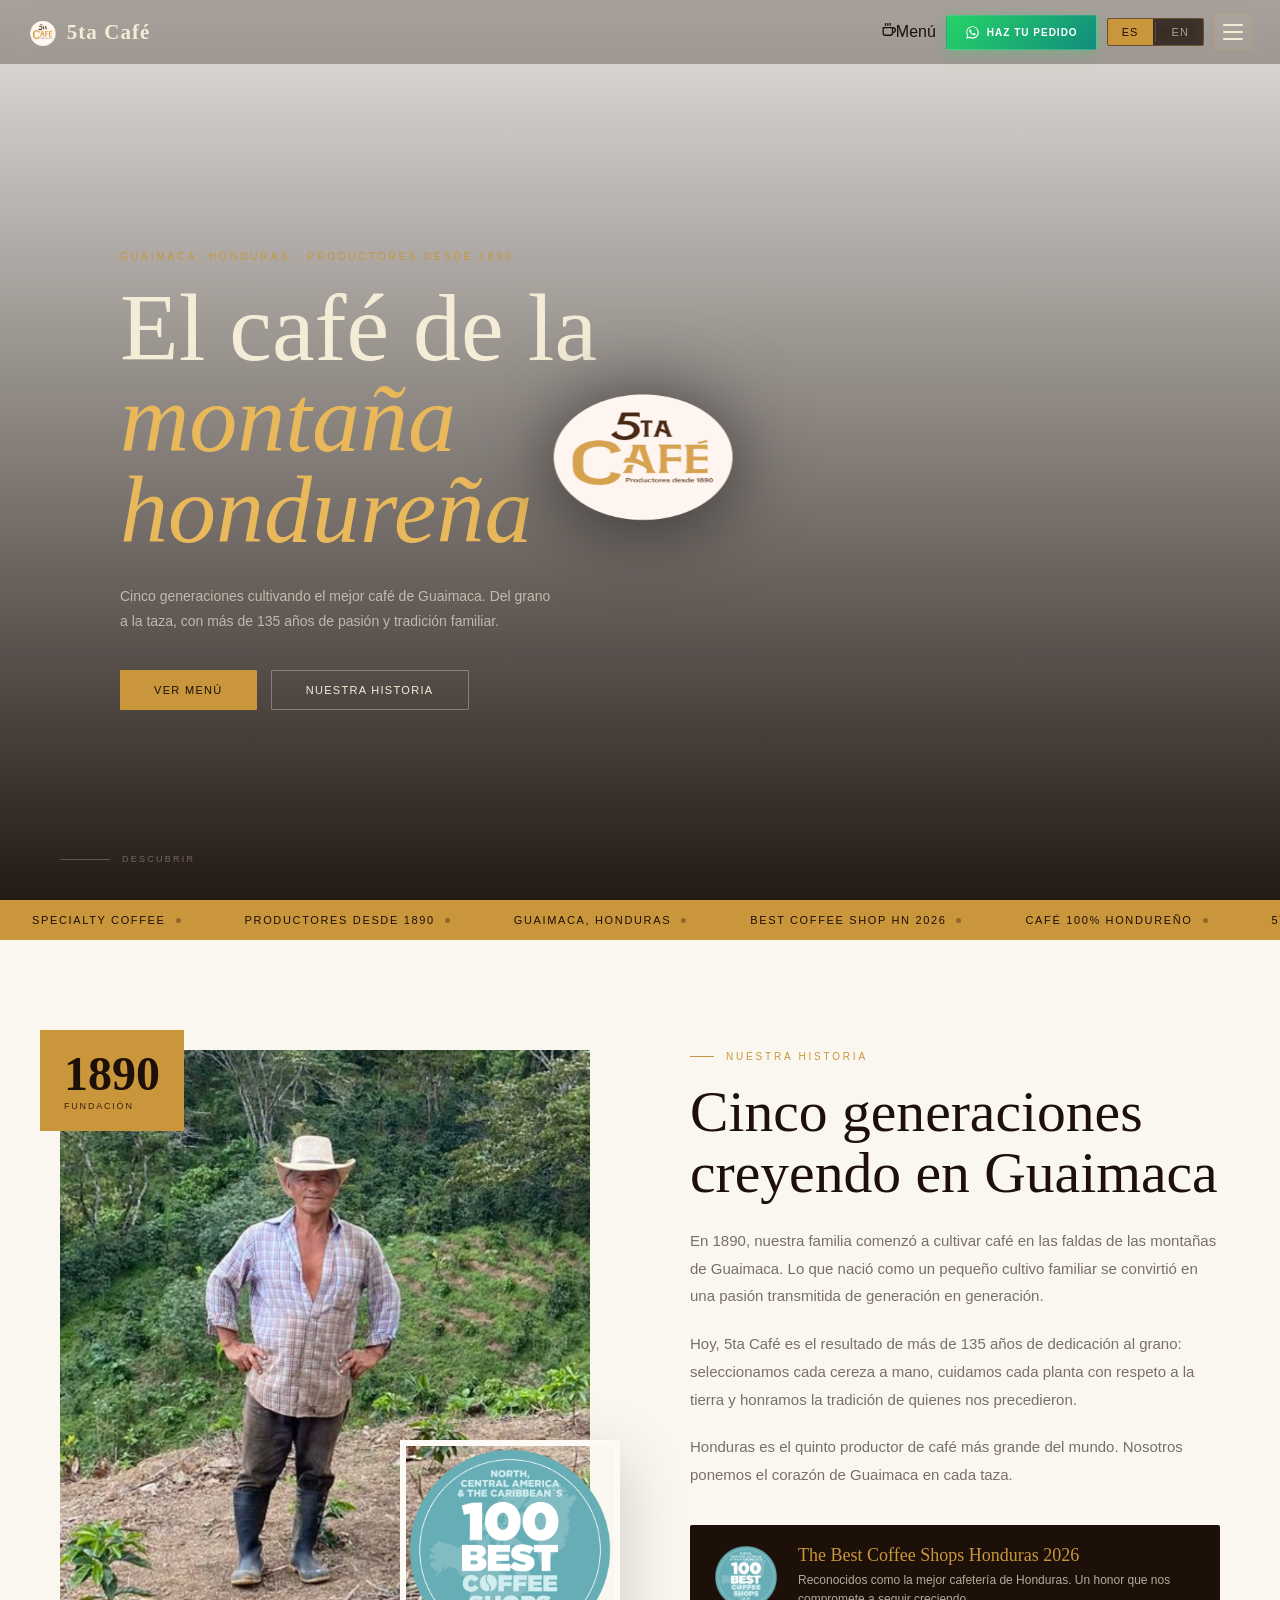
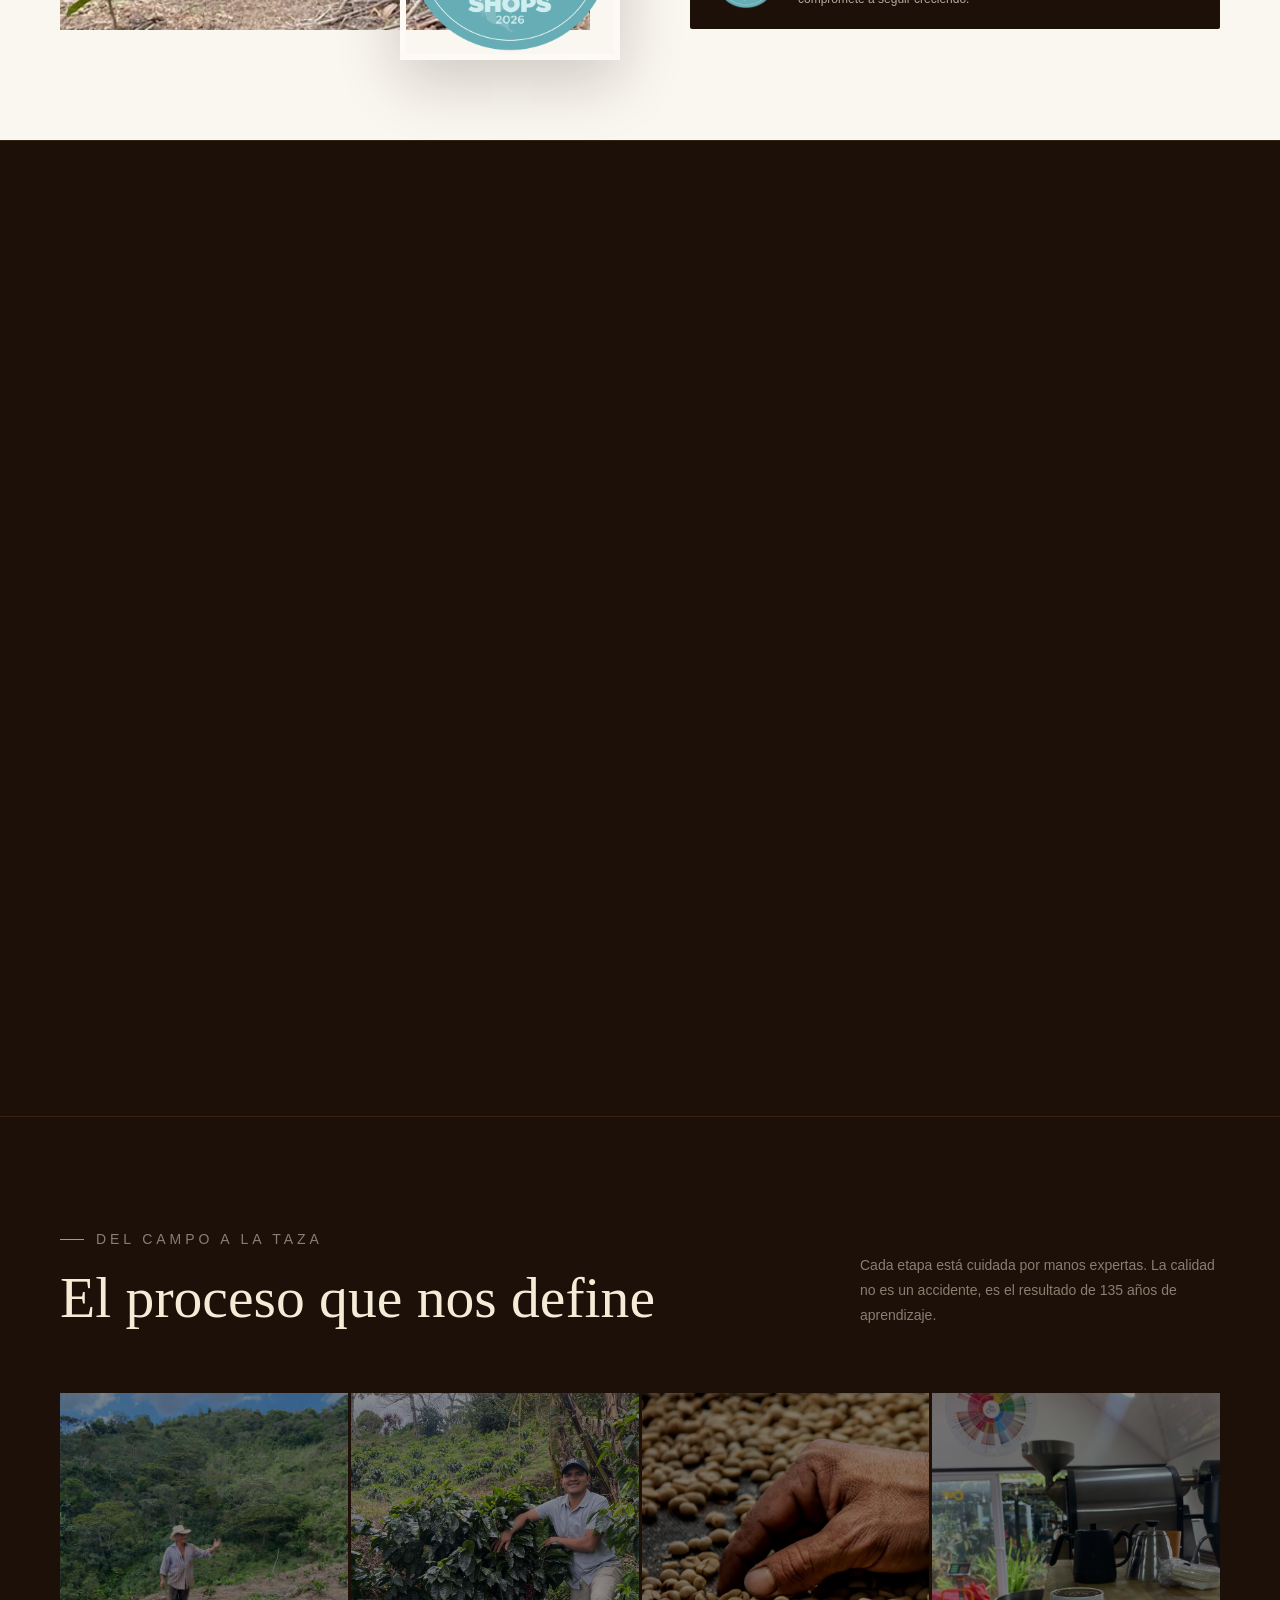
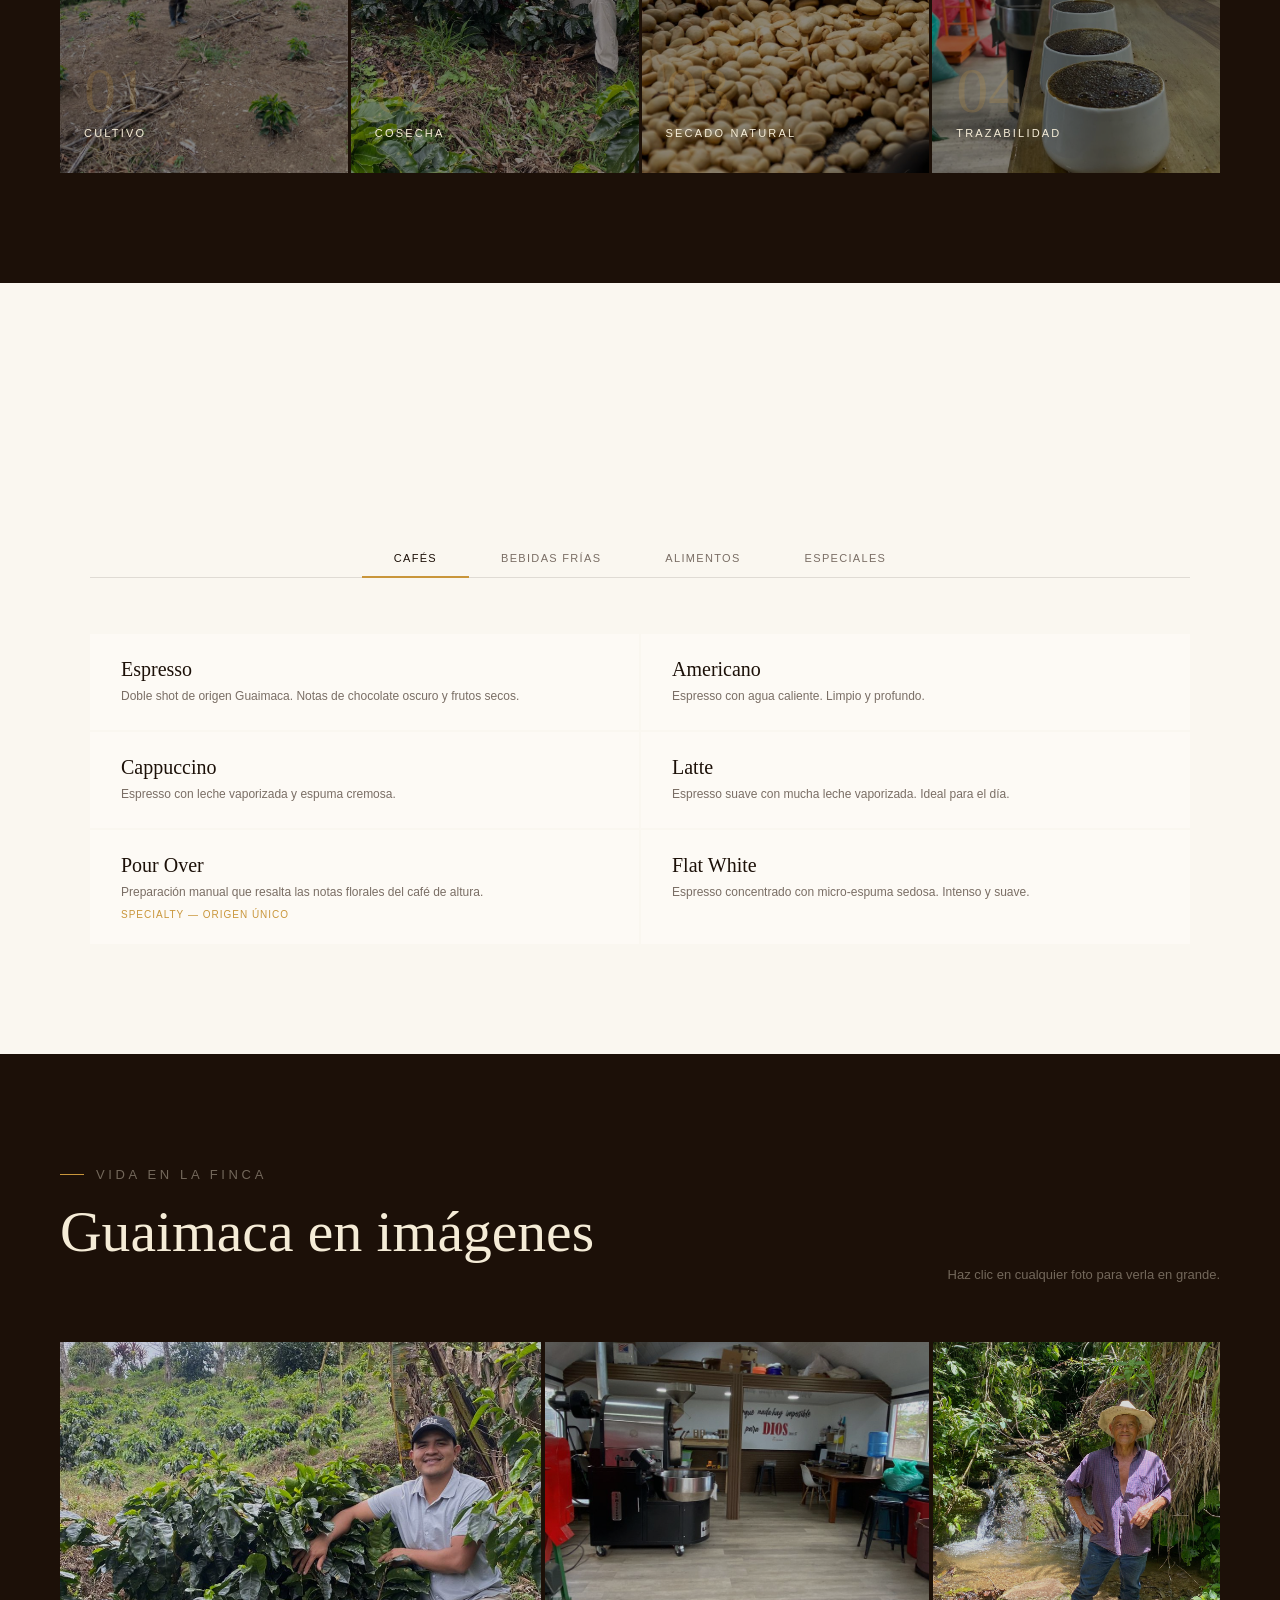
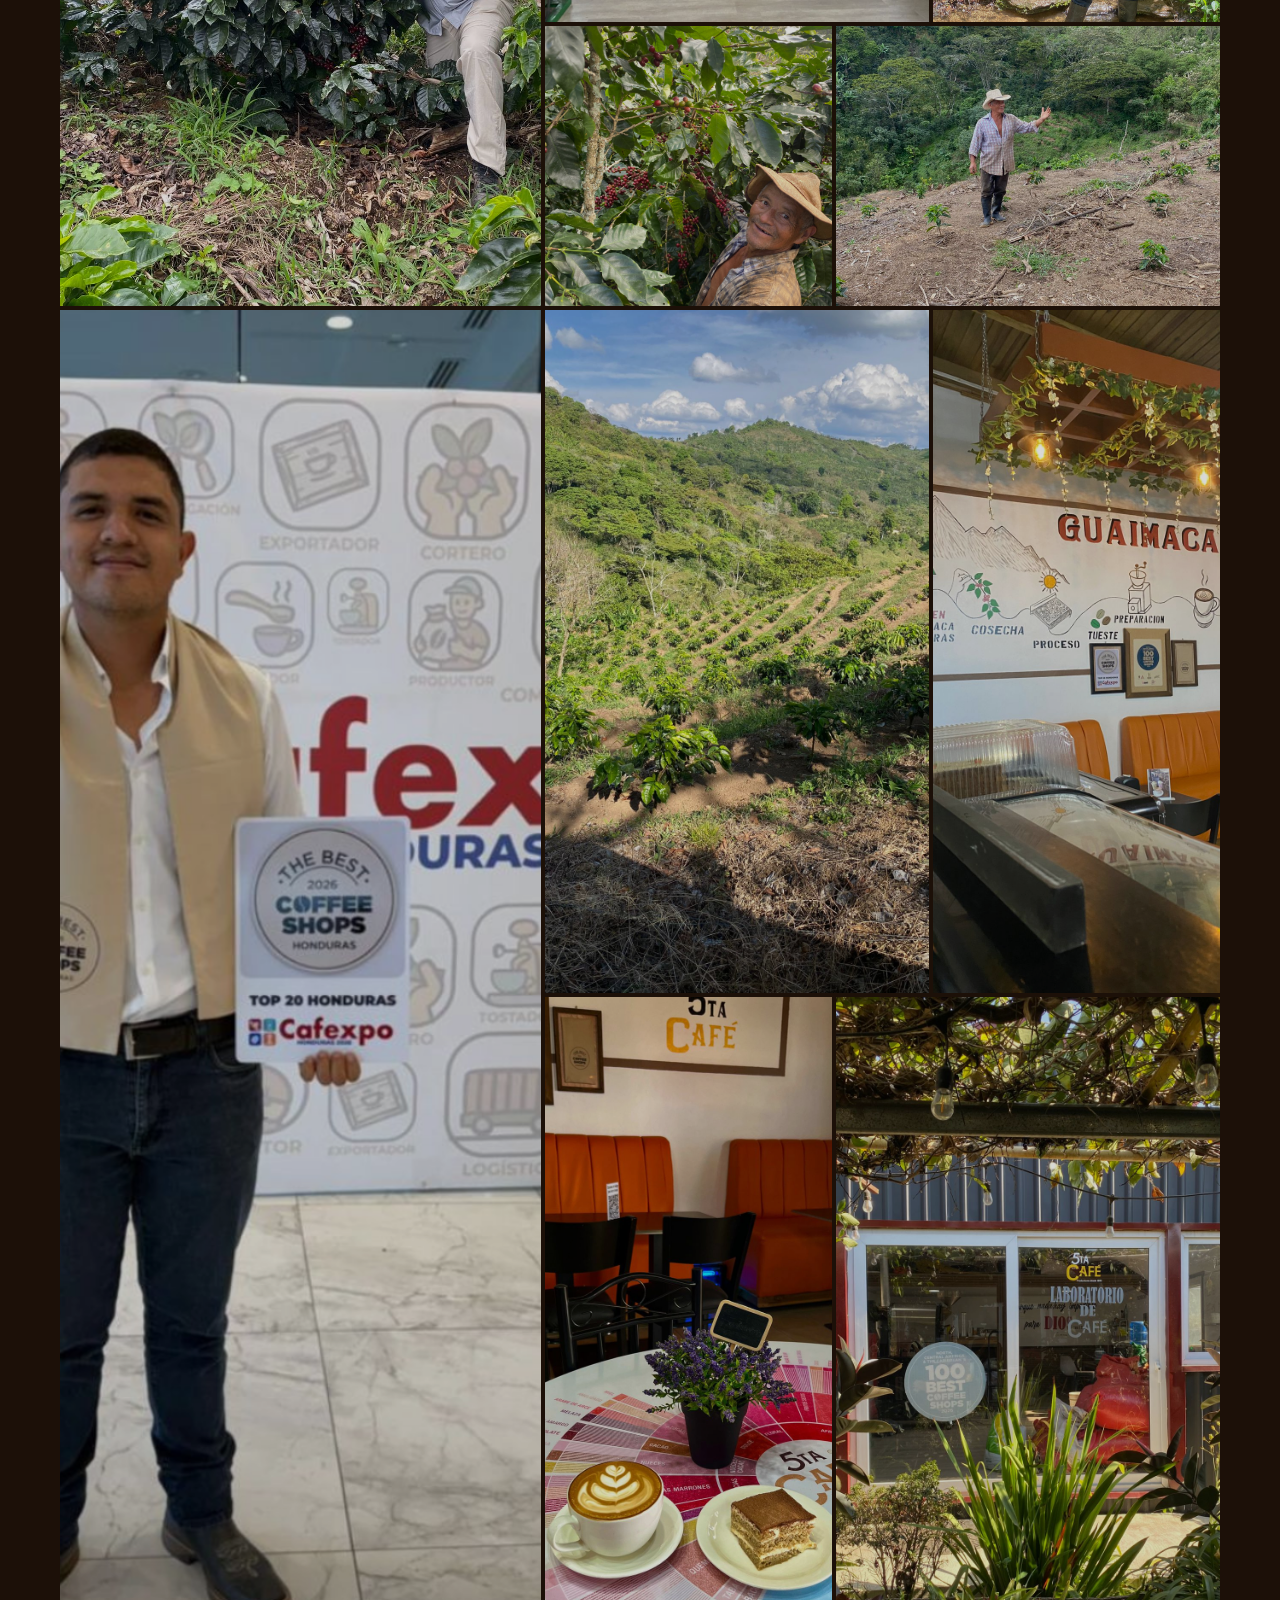
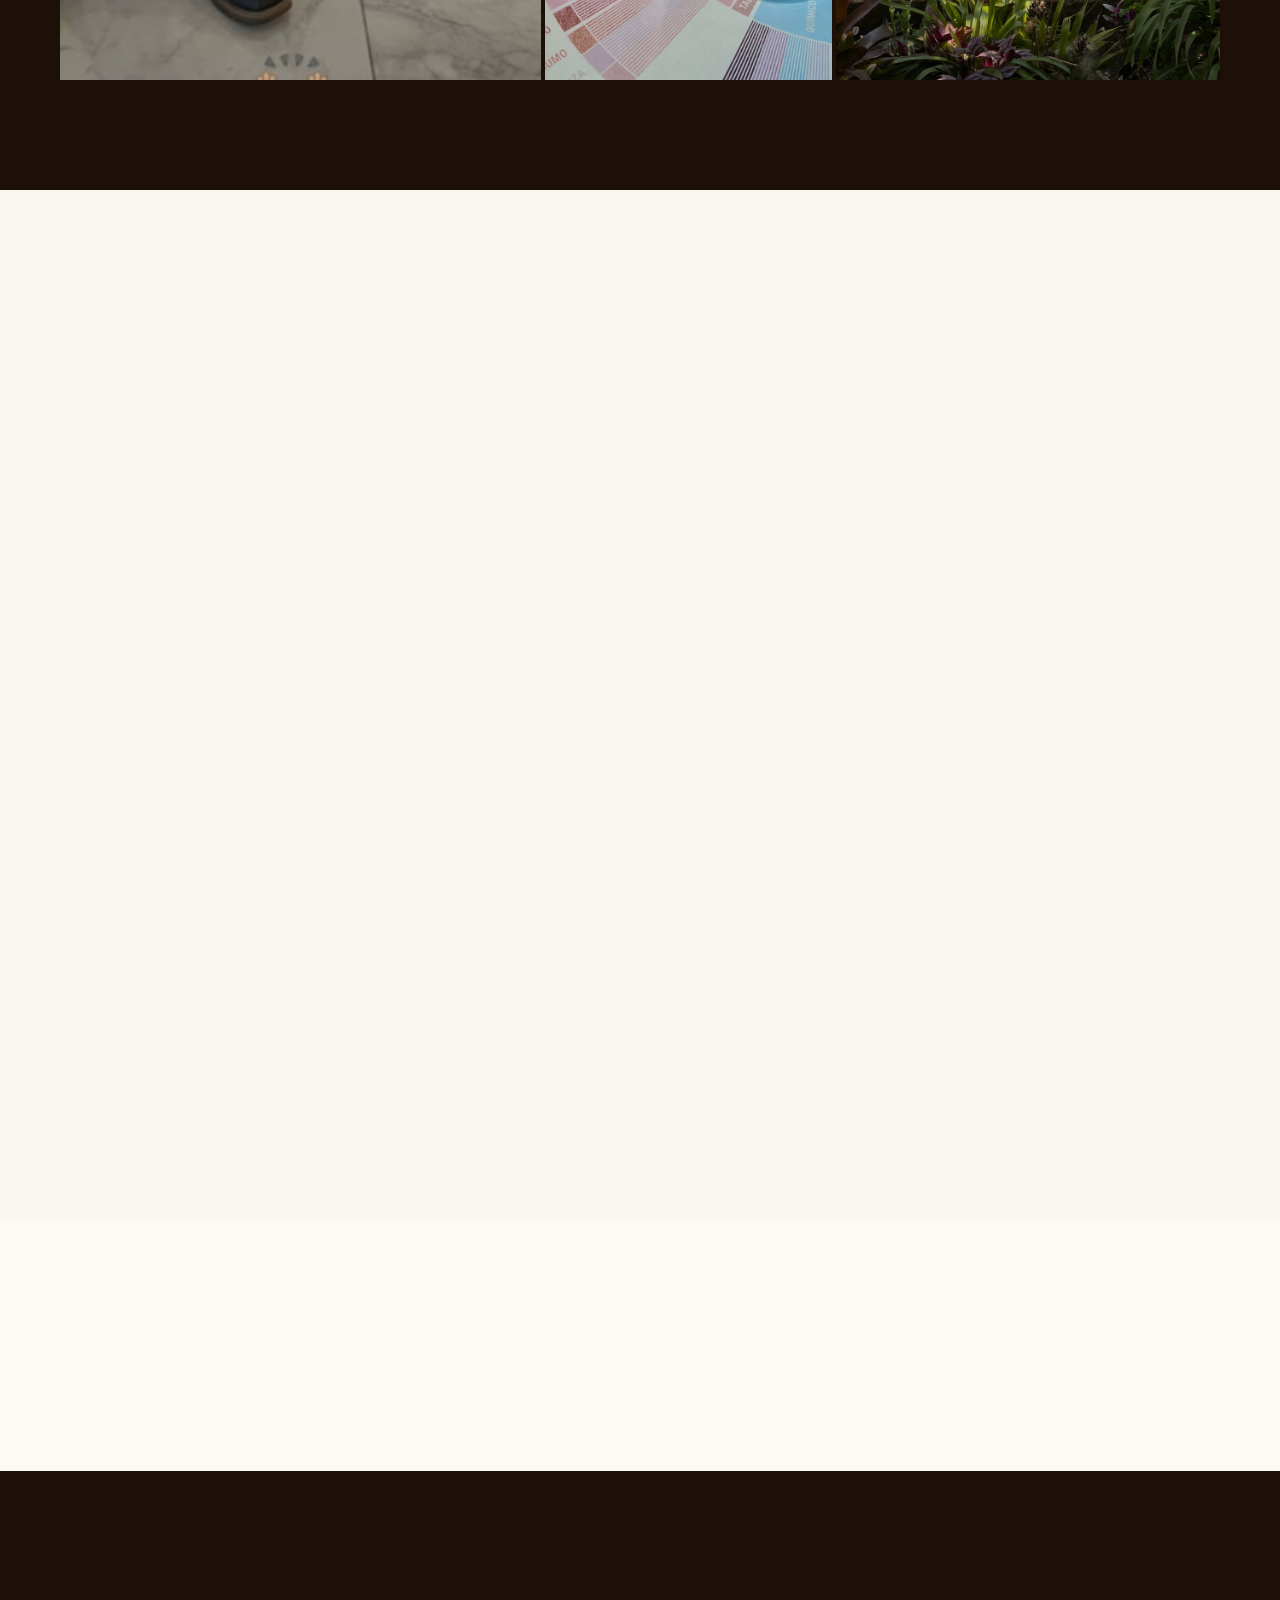
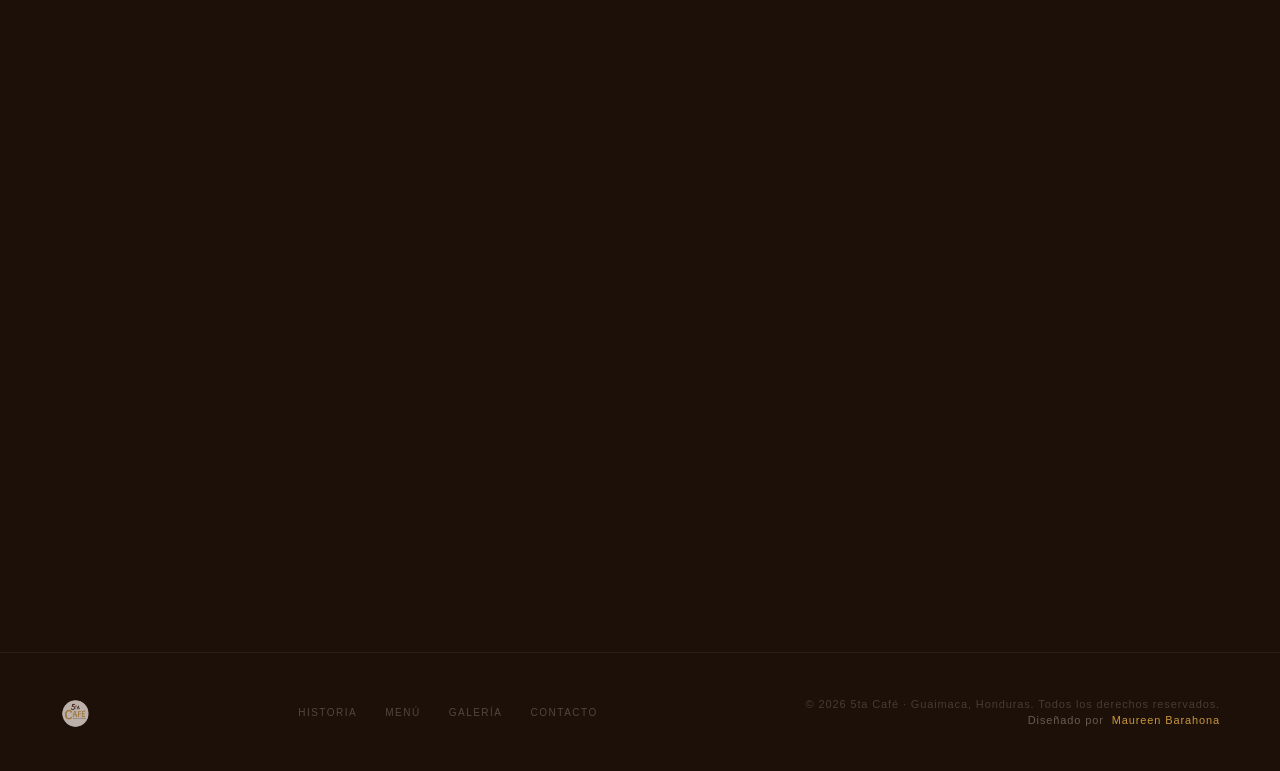
==== commit 3d9fad4b: "Merge c4387515e681d2be5c0d01a551508c8276006945 into 7f4a5355db21c2b82ed759b2876660c08de33f31" ====
--- a/index.html
+++ b/index.html
@@ -5,10 +5,8 @@
   <meta charset="UTF-8">
   <meta name="viewport" content="width=device-width, initial-scale=1.0">
   <title>5ta Café — Productores desde 1890 · Guaimaca, Honduras</title>
-  <link rel="preconnect" href="https://fonts.googleapis.com">
-  <link
-    href="https://fonts.googleapis.com/css2?family=Cormorant+Garamond:ital,wght@0,300;0,400;0,500;0,600;1,300;1,400;1,500&family=Outfit:wght@200;300;400;500;600&family=Space+Grotesk:wght@300;400;500&display=swap"
-    rel="stylesheet">
+  <link rel="preload" href="assets/fonts/montserrat-regular.woff2" as="font" type="font/woff2" crossorigin>
+  <link rel="preload" href="assets/fonts/playfair-display-regular.woff2" as="font" type="font/woff2" crossorigin>
   <link rel="stylesheet" href="css/styles.css">
 </head>
 
@@ -129,7 +127,10 @@
     </video>
     <div class="hero-overlay"></div>
     <div class="hero-logo">
-      <img src="assets/images/logo.png" alt="5ta Café">
+      <picture>
+        <source srcset="assets/images/logo.webp" type="image/webp">
+        <img src="assets/images/logo.png" alt="5ta Café" width="180" height="180">
+      </picture>
     </div>
     <div class="hero-scroll">
       <div class="scroll-line"></div>
--- a/css/styles.css
+++ b/css/styles.css
@@ -526,6 +526,87 @@
 .menu-item-price{
   font-family:var(--ff-display);font-size:22px;font-weight:500;
   color:var(--gold);white-space:nowrap;flex-shrink:0;
+}
+
+/* LOCAL FONT DEFINITIONS */
+@font-face {
+  font-family: 'Montserrat';
+  font-style: normal;
+  font-weight: 300;
+  font-display: swap;
+  src: url('../assets/fonts/montserrat-300.woff2') format('woff2');
+}
+
+@font-face {
+  font-family: 'Montserrat';
+  font-style: italic;
+  font-weight: 300;
+  font-display: swap;
+  src: url('../assets/fonts/montserrat-300italic.woff2') format('woff2');
+}
+
+@font-face {
+  font-family: 'Montserrat';
+  font-style: normal;
+  font-weight: 400;
+  font-display: swap;
+  src: url('../assets/fonts/montserrat-regular.woff2') format('woff2');
+}
+
+@font-face {
+  font-family: 'Montserrat';
+  font-style: italic;
+  font-weight: 400;
+  font-display: swap;
+  src: url('../assets/fonts/montserrat-italic.woff2') format('woff2');
+}
+
+@font-face {
+  font-family: 'Montserrat';
+  font-style: normal;
+  font-weight: 500;
+  font-display: swap;
+  src: url('../assets/fonts/montserrat-500.woff2') format('woff2');
+}
+
+@font-face {
+  font-family: 'Montserrat';
+  font-style: italic;
+  font-weight: 500;
+  font-display: swap;
+  src: url('../assets/fonts/montserrat-500italic.woff2') format('woff2');
+}
+
+@font-face {
+  font-family: 'Playfair Display';
+  font-style: normal;
+  font-weight: 400;
+  font-display: swap;
+  src: url('../assets/fonts/playfair-display-regular.woff2') format('woff2');
+}
+
+@font-face {
+  font-family: 'Playfair Display';
+  font-style: italic;
+  font-weight: 400;
+  font-display: swap;
+  src: url('../assets/fonts/playfair-display-italic.woff2') format('woff2');
+}
+
+@font-face {
+  font-family: 'Playfair Display';
+  font-style: normal;
+  font-weight: 500;
+  font-display: swap;
+  src: url('../assets/fonts/playfair-display-500.woff2') format('woff2');
+}
+
+@font-face {
+  font-family: 'Playfair Display';
+  font-style: italic;
+  font-weight: 500;
+  font-display: swap;
+  src: url('../assets/fonts/playfair-display-500italic.woff2') format('woff2');
 }
 
 /*==================================================
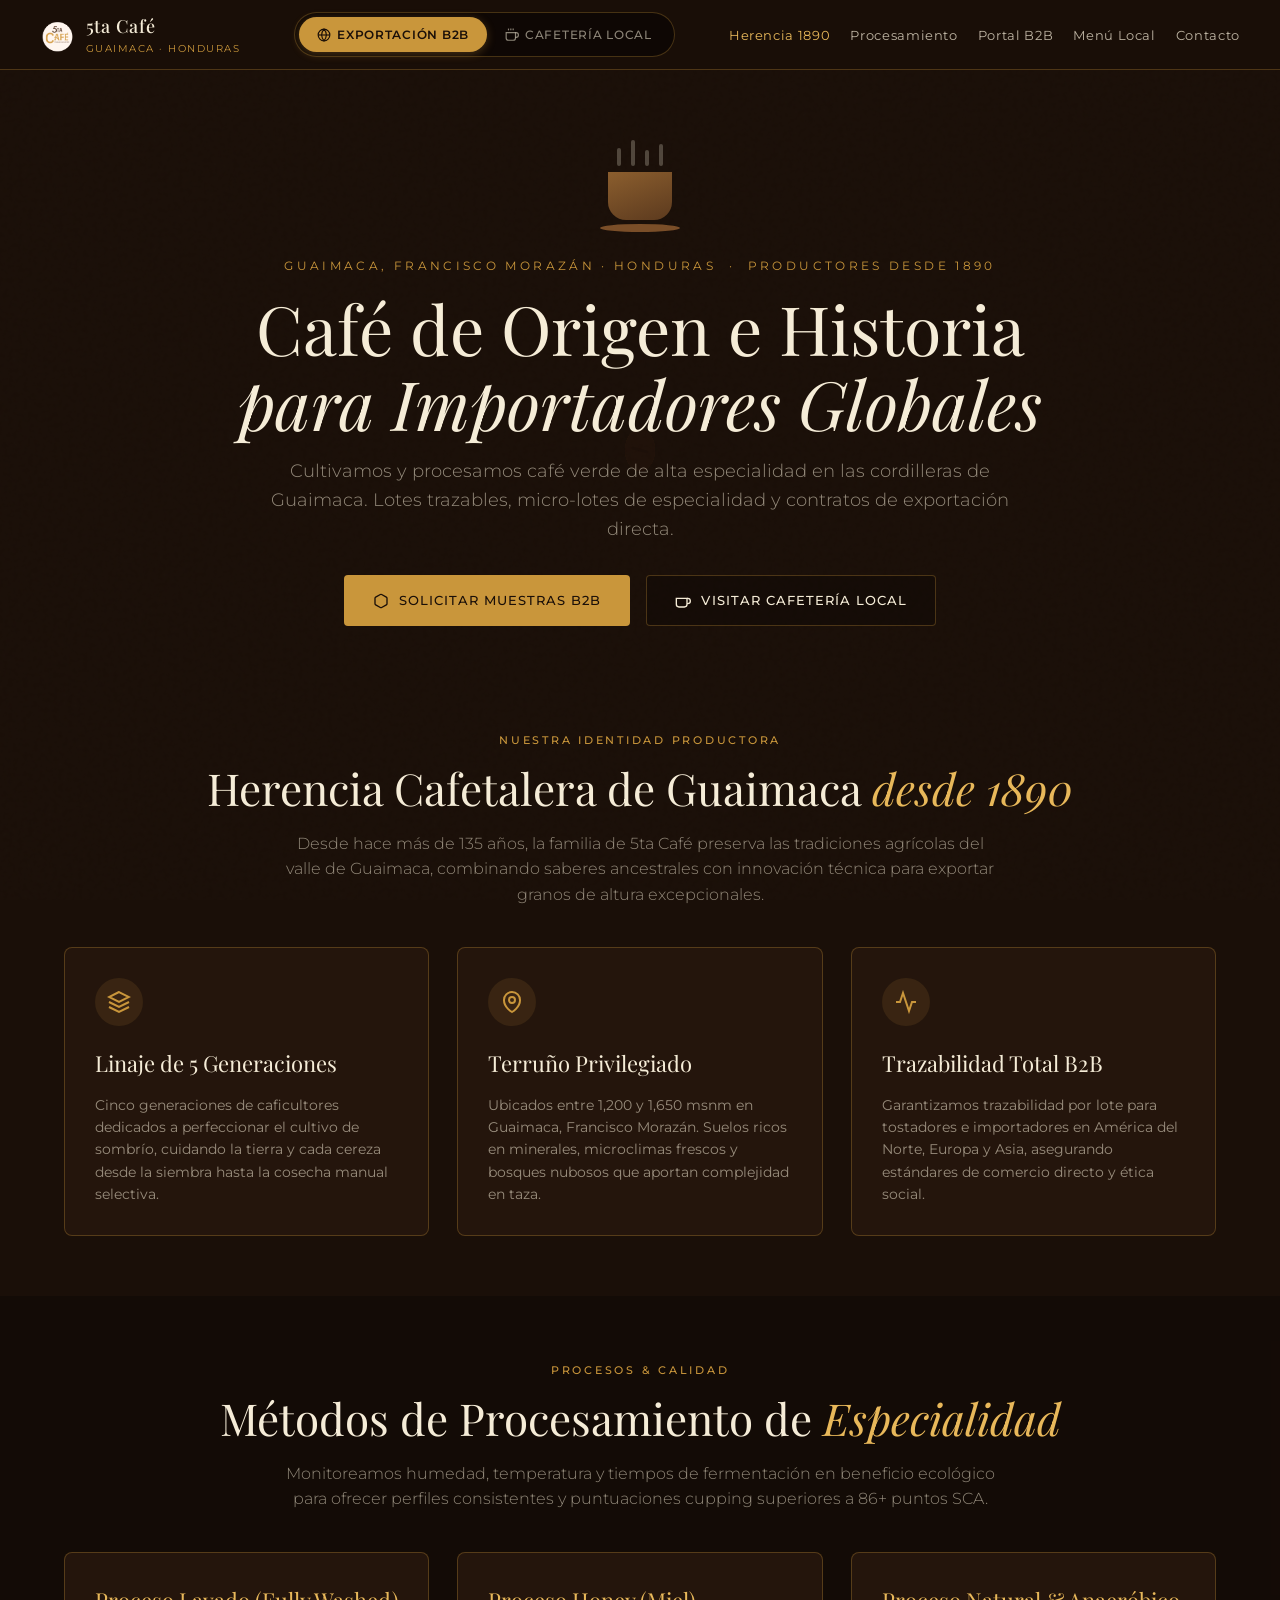
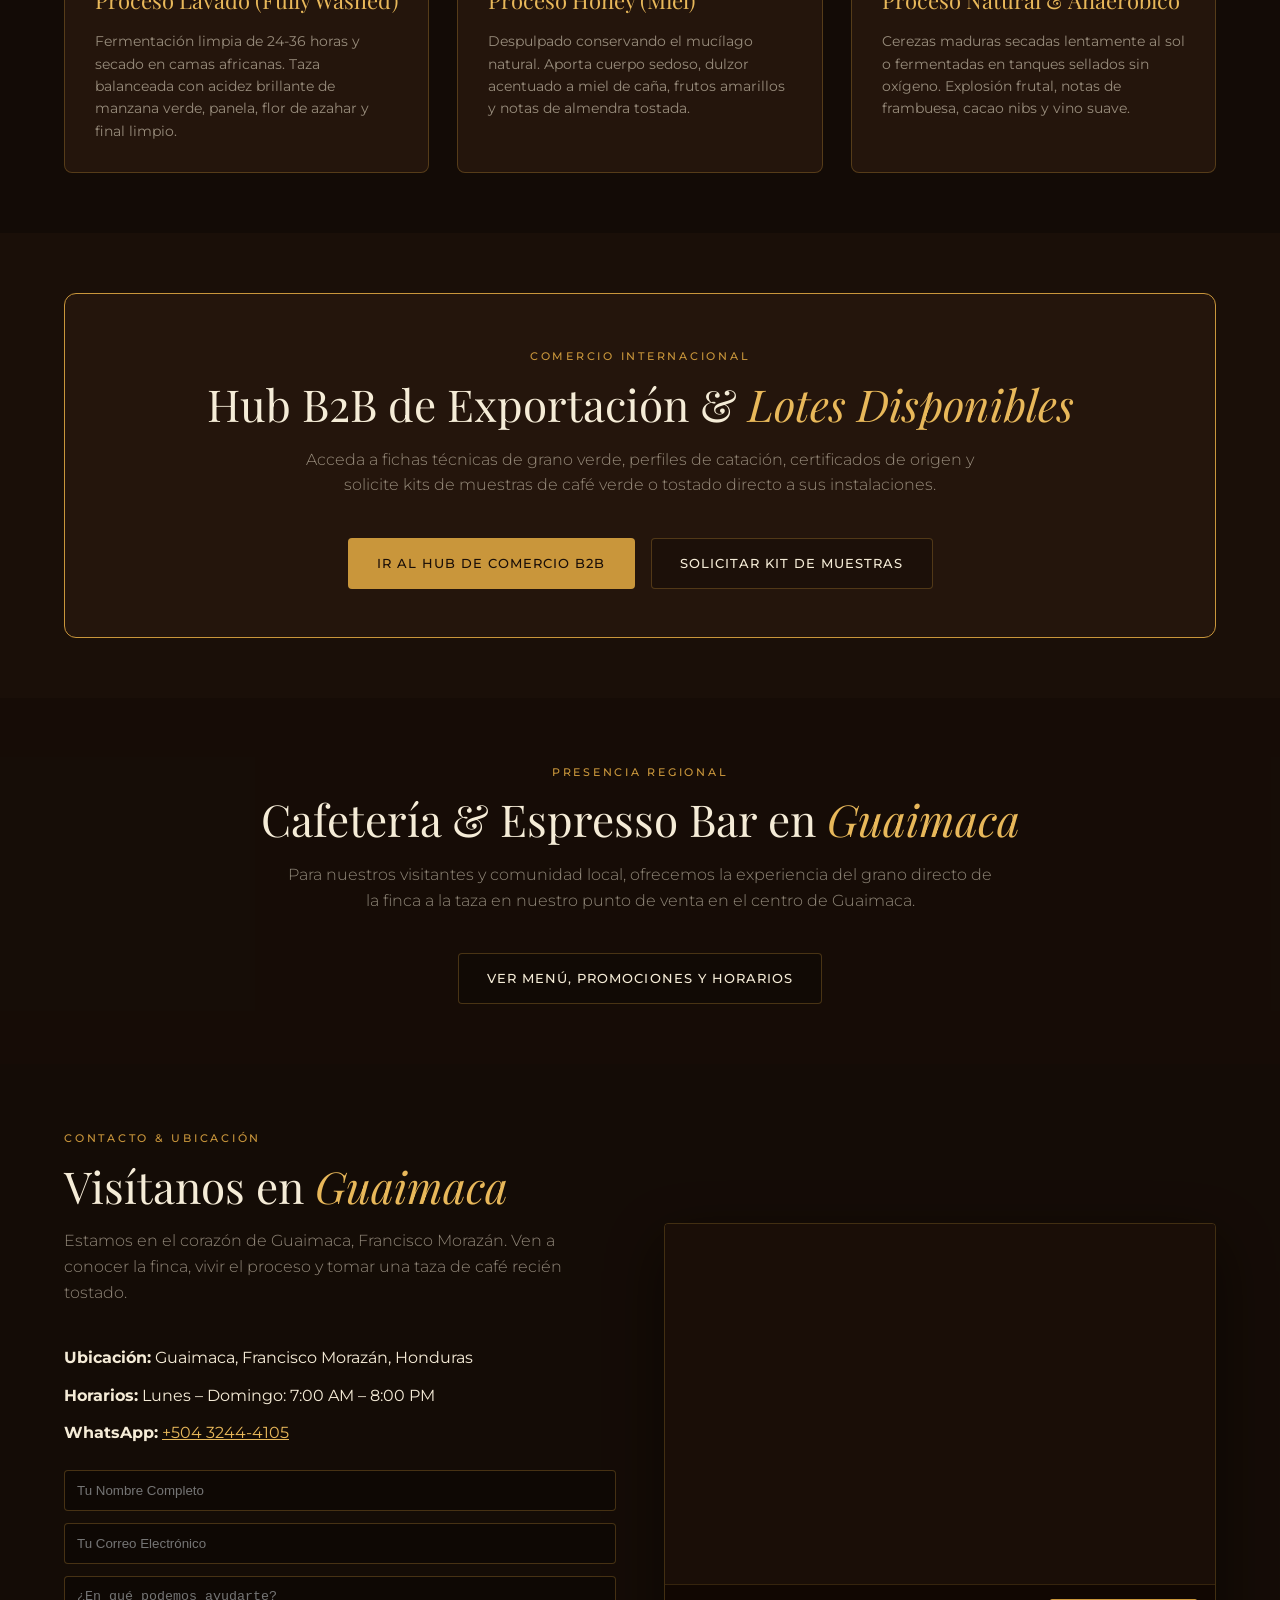
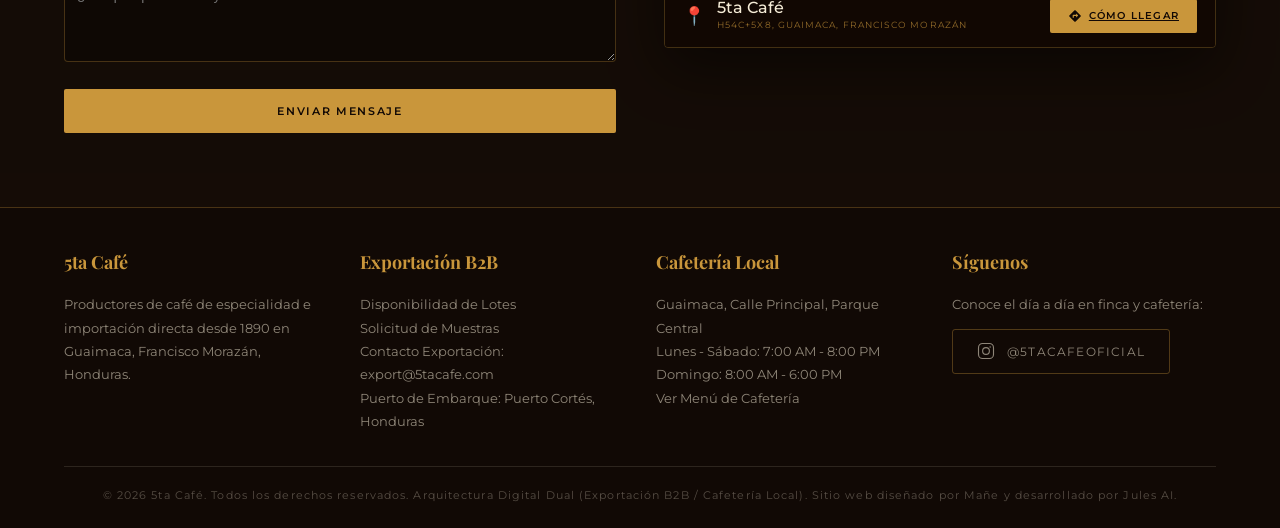
==== commit bbebd408: "Merge ac12527cead83078032f66fb82444a6507eda48d into 7f4a5355db21c2b82ed759b2876660c08de33f31" ====
--- a/index.html
+++ b/index.html
@@ -1,816 +1,311 @@
 <!DOCTYPE html>
 <html lang="es">
-
 <head>
-  <meta charset="UTF-8">
-  <meta name="viewport" content="width=device-width, initial-scale=1.0">
-  <title>5ta Café — Productores desde 1890 · Guaimaca, Honduras</title>
-  <link rel="preload" href="assets/fonts/montserrat-regular.woff2" as="font" type="font/woff2" crossorigin>
-  <link rel="preload" href="assets/fonts/playfair-display-regular.woff2" as="font" type="font/woff2" crossorigin>
-  <link rel="stylesheet" href="css/styles.css">
+<meta charset="UTF-8">
+<meta name="viewport" content="width=device-width, initial-scale=1.0">
+<title>5ta Café — Productores de Café de Especialidad & Exportación desde 1890</title>
+<link href="https://fonts.googleapis.com/css2?family=Montserrat:ital,wght@0,300..600;1,300..600&family=Playfair+Display:ital,wght@0,400..600;1,400..600&display=swap" rel="stylesheet">
+<link rel="stylesheet" href="css/styles.css">
+<script src="js/script.js" defer></script>
 </head>
-
 <body>
 
-
-
-  <!-- NAV -->
-  <nav id="navbar">
-    <a href="#inicio" class="nav-brand">
-      <img src="assets/images/logo.png" alt="5ta Café" class="nav-logo">
-      <span class="nav-brand-text">5ta Café</span>
+<!-- ORBITING BEANS BG -->
+<div class="beans-bg">
+  <div class="bean-orbit bo1"></div>
+  <div class="bean-orbit bo2"></div>
+  <div class="bean-orbit bo3"></div>
+  <div class="bean-orbit bo4"></div>
+  <div class="bean-orbit bo5"></div>
+</div>
+
+<!-- HEADER / NAVIGATION -->
+<header class="main-header" id="navbar">
+  <div class="header-container">
+    <a href="index.html" class="header-brand">
+      <img src="assets/images/logo.png" alt="5ta Café Logo" class="header-logo">
+      <div class="header-title-wrap">
+        <span class="header-brand-name">5ta Café</span>
+        <span class="header-brand-sub">Guaimaca · Honduras</span>
+      </div>
     </a>
 
-    <div class="nav-links" id="navlinks">
-      <div class="drawer-header">
-        <div class="drawer-brand">
-          <img src="assets/images/logo.png" alt="5ta Café" class="drawer-logo">
-          <div>
-            <div class="drawer-title">5ta Café</div>
-            <div class="drawer-sub" data-es="Productores desde 1890 · Guaimaca"
-              data-en="Producers since 1890 · Guaimaca">Productores desde 1890 · Guaimaca</div>
-          </div>
-        </div>
-      </div>
-
-      <div class="drawer-menu-list">
-        <a href="#historia" onclick="closeMenu()">
-          <span class="nav-num">01</span>
-          <span data-es="Nuestra Historia" data-en="Our Story">Nuestra Historia</span>
-          <span class="nav-arrow">→</span>
+    <!-- DUAL BRAND SWITCHER -->
+    <div class="brand-switcher">
+      <a href="index.html" class="switch-tab active" title="Origen & Exportación B2B">
+        <svg width="14" height="14" viewBox="0 0 24 24" fill="none" stroke="currentColor" stroke-width="2"><circle cx="12" cy="12" r="10"/><path d="M2 12h20"/><path d="M12 2a15.3 15.3 0 0 1 4 10 15.3 15.3 0 0 1-4 10 15.3 15.3 0 0 1-4-10 15.3 15.3 0 0 1 4-10z"/></svg>
+        <span>Exportación B2B</span>
+      </a>
+      <a href="cafe.html" class="switch-tab" title="Cafetería Local Guaimaca">
+        <svg width="14" height="14" viewBox="0 0 24 24" fill="none" stroke="currentColor" stroke-width="2"><path d="M18 8h1a4 4 0 0 1 0 8h-1"/><path d="M2 8h16v9a4 4 0 0 1-4 4H6a4 4 0 0 1-4-4V8z"/><line x1="6" y1="1" x2="6" y2="4"/><line x1="10" y1="1" x2="10" y2="4"/><line x1="14" y1="1" x2="14" y2="4"/></svg>
+        <span>Cafetería Local</span>
+      </a>
+    </div>
+
+    <nav>
+      <ul class="nav-links" id="navlinks">
+        <li><a href="#origen" class="active">Herencia 1890</a></li>
+        <li><a href="#terruno">Procesamiento</a></li>
+        <li><a href="trade.html">Portal B2B</a></li>
+        <li><a href="cafe.html">Menú Local</a></li>
+        <li><a href="#contacto">Contacto</a></li>
+      </ul>
+    </nav>
+  </div>
+</header>
+
+<main class="main-wrapper">
+
+  <!-- HERO SECTION -->
+  <section class="hero-banner">
+    <div class="container">
+      
+      <!-- CUP ANIMATION -->
+      <div class="cup-scene">
+        <div class="steam-row">
+          <div class="steam s1"></div>
+          <div class="steam s2"></div>
+          <div class="steam s3"></div>
+          <div class="steam s4"></div>
+        </div>
+        <div style="position:relative;">
+          <div class="cup-outer">
+            <div class="cup-inner"><div class="cup-crema"></div></div>
+            <div class="cup-handle"></div>
+          </div>
+        </div>
+        <div class="saucer"></div>
+      </div>
+
+      <p class="hero-eyebrow">Guaimaca, Francisco Morazán · Honduras &nbsp;·&nbsp; Productores desde 1890</p>
+      
+      <h1 class="hero-title">Café de Origen e Historia<br><em>para Importadores Globales</em></h1>
+      
+      <p class="hero-subtitle">Cultivamos y procesamos café verde de alta especialidad en las cordilleras de Guaimaca. Lotes trazables, micro-lotes de especialidad y contratos de exportación directa.</p>
+
+      <div class="cta-group">
+        <a href="trade.html" class="btn btn-primary">
+          <svg width="16" height="16" viewBox="0 0 24 24" fill="none" stroke="currentColor" stroke-width="2"><path d="M21 16V8a2 2 0 0 0-1-1.73l-7-4a2 2 0 0 0-2 0l-7 4A2 2 0 0 0 3 8v8a2 2 0 0 0 1 1.73l7 4a2 2 0 0 0 2 0l7-4A2 2 0 0 0 21 16z"/></svg>
+          Solicitar Muestras B2B
         </a>
-        <a href="#proceso" onclick="closeMenu()">
-          <span class="nav-num">02</span>
-          <span data-es="Proceso Cafetero" data-en="Coffee Process">Proceso Cafetero</span>
-          <span class="nav-arrow">→</span>
+        <a href="cafe.html" class="btn btn-secondary">
+          <svg width="16" height="16" viewBox="0 0 24 24" fill="none" stroke="currentColor" stroke-width="2"><path d="M18 8h1a4 4 0 0 1 0 8h-1"/><path d="M2 8h16v9a4 4 0 0 1-4 4H6a4 4 0 0 1-4-4V8z"/></svg>
+          Visitar Cafetería Local
         </a>
-        <a href="#menu" onclick="closeMenu()">
-          <span class="nav-num">03</span>
-          <span data-es="Nuestro Menú" data-en="Our Menu">Nuestro Menú</span>
-          <span class="nav-arrow">→</span>
-        </a>
-        <a href="#instagram" onclick="closeMenu()">
-          <span class="nav-num">04</span>
-          <span data-es="Comunidad @5tacafeoficial" data-en="@5tacafeoficial Community">Comunidad @5tacafeoficial</span>
-          <span class="nav-arrow">→</span>
-        </a>
-        <a href="#galeria" onclick="closeMenu()">
-          <span class="nav-num">05</span>
-          <span data-es="Galería de Fotos" data-en="Photo Gallery">Galería de Fotos</span>
-          <span class="nav-arrow">→</span>
-        </a>
-        <a href="#productores" onclick="closeMenu()">
-          <span class="nav-num">06</span>
-          <span data-es="Los Productores" data-en="The Producers">Los Productores</span>
-          <span class="nav-arrow">→</span>
-        </a>
-        <a href="#contacto" onclick="closeMenu()">
-          <span class="nav-num">07</span>
-          <span data-es="Visítanos & Contacto" data-en="Visit & Contact">Visítanos & Contacto</span>
-          <span class="nav-arrow">→</span>
-        </a>
-      </div>
-
-      <div class="drawer-footer">
-        <a href="https://wa.me/50432444105" target="_blank" rel="noopener noreferrer" class="nav-mobile-order-btn">
-          <svg class="wa-icon" viewBox="0 0 24 24" width="18" height="18" fill="currentColor">
-            <path
-              d="M12.012 2c-5.506 0-9.969 4.463-9.969 9.969 0 1.763.459 3.487 1.33 5.011l-1.413 5.161 5.281-1.386c1.474.804 3.14 1.228 4.771 1.228 5.506 0 9.969-4.463 9.969-9.969s-4.463-9.969-9.969-9.969zm0 17.938c-1.492 0-2.956-.4-4.237-1.161l-.304-.18-3.148.825.84-3.068-.198-.315c-.838-1.332-1.282-2.876-1.282-4.47 0-4.57 3.718-8.288 8.288-8.288 4.57 0 8.288 3.718 8.288 8.288 0 4.57-3.718 8.288-8.247 8.288zm4.542-6.208c-.249-.125-1.474-.727-1.703-.81-.228-.083-.395-.125-.561.125-.166.249-.644.81-.79 0.976-.145.166-.291.187-.54.062s-1.05-.387-2.001-1.234c-.74-.66-1.24-1.474-1.385-1.723-.145-.249-.015-.384.11-.508.112-.112.249-.291.374-.436.125-.145.166-.249.249-.415.083-.166.042-.312-.021-.436-.062-.125-.561-1.351-.769-1.85-.203-.487-.41-.421-.561-.428l-.478-.008c-.166 0-.436.062-.665.312s-.873.852-.873 2.079.894 2.41 1.018 2.576c.125.166 1.76 2.688 4.264 3.769.596.257 1.061.411 1.424.526.598.19 1.143.163 1.573.099.48-.072 1.474-.603 1.682-1.184.208-.582.208-1.08.145-1.184-.062-.104-.228-.166-.477-.291z" />
-          </svg>
-          <span data-es="Haz tu pedido por WhatsApp" data-en="Order via WhatsApp">Haz tu pedido por WhatsApp</span>
-        </a>
-        <div class="drawer-info-row">
-          <span>📍 Guaimaca, F.M., Honduras</span>
-          <span>☕ 7:00am – 7:00pm</span>
-        </div>
-      </div>
-    </div>
-
-    <div class="nav-right">
-      <a href="#menu" class="nav-quick-menu-btn" title="Acceso directo al Menú">
-        <svg viewBox="0 0 24 24" width="14" height="14" fill="none" stroke="currentColor" stroke-width="2.2"
-          stroke-linecap="round" stroke-linejoin="round">
-          <path d="M18 8h1a4 4 0 0 1 0 8h-1"></path>
-          <path d="M2 8h16v9a4 4 0 0 1-4 4H6a4 4 0 0 1-4-4V8z"></path>
-          <line x1="6" y1="1" x2="6" y2="4"></line>
-          <line x1="10" y1="1" x2="10" y2="4"></line>
-          <line x1="14" y1="1" x2="14" y2="4"></line>
-        </svg>
-        <span data-es="Menú" data-en="Menu">Menú</span>
-      </a>
-
-      <a href="https://wa.me/50432444105" target="_blank" rel="noopener noreferrer" class="nav-order-btn"
-        title="Haz tu pedido por WhatsApp">
-        <svg class="wa-icon" viewBox="0 0 24 24" width="15" height="15" fill="currentColor">
-          <path
-            d="M12.012 2c-5.506 0-9.969 4.463-9.969 9.969 0 1.763.459 3.487 1.33 5.011l-1.413 5.161 5.281-1.386c1.474.804 3.14 1.228 4.771 1.228 5.506 0 9.969-4.463 9.969-9.969s-4.463-9.969-9.969-9.969zm0 17.938c-1.492 0-2.956-.4-4.237-1.161l-.304-.18-3.148.825.84-3.068-.198-.315c-.838-1.332-1.282-2.876-1.282-4.47 0-4.57 3.718-8.288 8.288-8.288 4.57 0 8.288 3.718 8.288 8.288 0 4.57-3.718 8.288-8.247 8.288zm4.542-6.208c-.249-.125-1.474-.727-1.703-.81-.228-.083-.395-.125-.561.125-.166.249-.644.81-.79 0.976-.145.166-.291.187-.54.062s-1.05-.387-2.001-1.234c-.74-.66-1.24-1.474-1.385-1.723-.145-.249-.015-.384.11-.508.112-.112.249-.291.374-.436.125-.145.166-.249.249-.415.083-.166.042-.312-.021-.436-.062-.125-.561-1.351-.769-1.85-.203-.487-.41-.421-.561-.428l-.478-.008c-.166 0-.436.062-.665.312s-.873.852-.873 2.079.894 2.41 1.018 2.576c.125.166 1.76 2.688 4.264 3.769.596.257 1.061.411 1.424.526.598.19 1.143.163 1.573.099.48-.072 1.474-.603 1.682-1.184.208-.582.208-1.08.145-1.184-.062-.104-.228-.166-.477-.291z" />
-        </svg>
-        <span data-es="Haz tu pedido" data-en="Order now">Haz tu pedido</span>
-      </a>
-
-      <div class="lang-toggle">
-        <button class="lang-btn active" onclick="setLang('es')" id="btn-es">ES</button>
-        <div class="lang-divider"></div>
-        <button class="lang-btn" onclick="setLang('en')" id="btn-en">EN</button>
-      </div>
-
-      <div class="hamburger" id="hamburger" onclick="toggleMenu()" aria-label="Abrir menú">
-        <span></span><span></span><span></span>
-      </div>
-    </div>
-  </nav>
-
-  <!-- HERO -->
-  <section class="hero" id="inicio">
-    <video class="hero-video" autoplay muted loop playsinline>
-      <source src="assets/images/1080 .mp4" type="video/mp4">
-    </video>
-    <div class="hero-overlay"></div>
-    <div class="hero-logo">
-      <picture>
-        <source srcset="assets/images/logo.webp" type="image/webp">
-        <img src="assets/images/logo.png" alt="5ta Café" width="180" height="180">
-      </picture>
-    </div>
-    <div class="hero-scroll">
-      <div class="scroll-line"></div>
-      <span data-es="Descubrir" data-en="Discover">Descubrir</span>
-    </div>
-    <div class="hero-content">
-      <div class="hero-text">
-        <p class="hero-eyebrow" data-es="Guaimaca, Honduras · Productores desde 1890"
-          data-en="Guaimaca, Honduras · Producers since 1890">Guaimaca, Honduras · Productores desde 1890</p>
-        <h1 class="hero-title">
-          <span data-es="El café de la" data-en="Coffee from the">El café de la</span><br>
-          <em data-es="montaña hondureña" data-en="Honduran mountain">montaña hondureña</em>
-        </h1>
-        <p class="hero-sub"
-          data-es="Cinco generaciones cultivando el mejor café de Guaimaca. Del grano a la taza, con más de 135 años de pasión y tradición familiar."
-          data-en="Five generations growing the finest coffee in Guaimaca. From bean to cup, with over 135 years of passion and family tradition.">
-          Cinco generaciones cultivando el mejor café de Guaimaca. Del grano a la taza, con más de 135 años de pasión y
-          tradición familiar.</p>
-        <div class="hero-btns">
-          <a href="#menu" class="btn-gold" data-es="Ver Menú" data-en="See Menu">Ver Menú</a>
-          <a href="#historia" class="btn-outline" data-es="Nuestra Historia" data-en="Our Story">Nuestra Historia</a>
-        </div>
-      </div>
-    </div>
-  </section>
-
-  <!-- MARQUEE -->
-  <div class="marquee-strip">
-    <div class="marquee-track" id="marquee">
-      <div class="marquee-item"><span data-es="Specialty Coffee" data-en="Specialty Coffee">Specialty Coffee</span><span
-          class="marquee-dot"></span></div>
-      <div class="marquee-item"><span data-es="Productores desde 1890" data-en="Producers since 1890">Productores desde
-          1890</span><span class="marquee-dot"></span></div>
-      <div class="marquee-item"><span data-es="Guaimaca, Honduras" data-en="Guaimaca, Honduras">Guaimaca,
-          Honduras</span><span class="marquee-dot"></span></div>
-      <div class="marquee-item"><span data-es="Best Coffee Shop HN 2026" data-en="Best Coffee Shop HN 2026">Best Coffee
-          Shop HN 2026</span><span class="marquee-dot"></span></div>
-      <div class="marquee-item"><span data-es="Café 100% Hondureño" data-en="100% Honduran Coffee">Café 100%
-          Hondureño</span><span class="marquee-dot"></span></div>
-      <div class="marquee-item"><span data-es="5ta Generación" data-en="5th Generation">5ta Generación</span><span
-          class="marquee-dot"></span></div>
-      <!-- duplicate -->
-      <div class="marquee-item"><span>Specialty Coffee</span><span class="marquee-dot"></span></div>
-      <div class="marquee-item"><span data-es="Productores desde 1890" data-en="Producers since 1890">Productores desde
-          1890</span><span class="marquee-dot"></span></div>
-      <div class="marquee-item"><span>Guaimaca, Honduras</span><span class="marquee-dot"></span></div>
-      <div class="marquee-item"><span>Best Coffee Shop HN 2026</span><span class="marquee-dot"></span></div>
-      <div class="marquee-item"><span data-es="Café 100% Hondureño" data-en="100% Honduran Coffee">Café 100%
-          Hondureño</span><span class="marquee-dot"></span></div>
-      <div class="marquee-item"><span data-es="5ta Generación" data-en="5th Generation">5ta Generación</span><span
-          class="marquee-dot"></span></div>
-    </div>
-  </div>
-
-  <!-- HISTORIA -->
-  <section class="historia" id="historia">
-    <div class="historia-inner">
-      <div class="historia-img-col reveal-left">
-        <div class="historia-year">1890<span data-es="Fundación" data-en="Founded">Fundación</span></div>
-        <img class="historia-main-img" src="assets/images/assets18.jpeg" alt="Vivero 5ta Café">
-        <img class="historia-float" src="assets/images/logo_100.png" alt="Fundador en la finca">
-      </div>
-      <div class="historia-text reveal-right">
-        <p class="eyebrow" data-es="Nuestra historia" data-en="Our story">Nuestra historia</p>
-        <h2 class="section-title" data-es="Cinco generaciones creyendo en Guaimaca"
-          data-en="Five generations believing in Guaimaca">Cinco generaciones creyendo en Guaimaca</h2>
-        <div class="section-body">
-          <p data-es="En 1890, nuestra familia comenzó a cultivar café en las faldas de las montañas de Guaimaca. Lo que nació como un pequeño cultivo familiar se convirtió en una pasión transmitida de generación en generación."
-            data-en="In 1890, our family began cultivating coffee on the slopes of the Guaimaca mountains. What started as a small family farm became a passion passed down through generations.">
-            En 1890, nuestra familia comenzó a cultivar café en las faldas de las montañas de Guaimaca. Lo que nació
-            como un pequeño cultivo familiar se convirtió en una pasión transmitida de generación en generación.</p>
-          <p data-es="Hoy, 5ta Café es el resultado de más de 135 años de dedicación al grano: seleccionamos cada cereza a mano, cuidamos cada planta con respeto a la tierra y honramos la tradición de quienes nos precedieron."
-            data-en="Today, 5ta Café is the result of over 135 years of dedication to the bean: we hand-select every cherry, tend every plant with respect for the land, and honor the tradition of those who came before us.">
-            Hoy, 5ta Café es el resultado de más de 135 años de dedicación al grano: seleccionamos cada cereza a mano,
-            cuidamos cada planta con respeto a la tierra y honramos la tradición de quienes nos precedieron.</p>
-          <p data-es="Honduras es el quinto productor de café más grande del mundo. Nosotros ponemos el corazón de Guaimaca en cada taza."
-            data-en="Honduras is the fifth largest coffee producer in the world. We put the heart of Guaimaca in every cup.">
-            Honduras es el quinto productor de café más grande del mundo. Nosotros ponemos el corazón de Guaimaca en
-            cada taza.</p>
-        </div>
-        <div class="award-row">
-          <img src="assets/images/logo_100.png" alt="Award">
-          <div class="award-text">
-            <strong data-es="The Best Coffee Shops Honduras 2026" data-en="The Best Coffee Shops Honduras 2026">The Best
-              Coffee Shops Honduras 2026</strong>
-            <span
-              data-es="Reconocidos como la mejor cafetería de Honduras. Un honor que nos compromete a seguir creciendo."
-              data-en="Recognized as the best coffee shop in Honduras. An honor that commits us to keep growing.">Reconocidos
-              como la mejor cafetería de Honduras. Un honor que nos compromete a seguir creciendo.</span>
-          </div>
-        </div>
-      </div>
-    </div>
-  </section>
-
-  <!-- INSTAGRAM FEED -->
-  <section class="instagram-section" id="instagram">
-    <div class="instagram-inner">
-      <div class="instagram-header reveal">
-        <div class="instagram-title-col">
-          <p class="eyebrow" data-es="Comunidad en Instagram" data-en="Instagram Community">Comunidad en Instagram</p>
-          <h2 class="section-title" data-es="Nuestra historia viva en @5tacafeoficial"
-            data-en="Our living story at @5tacafeoficial">
-            Nuestra historia viva en @5tacafeoficial</h2>
-          <div class="insta-live-badge" id="insta-live-indicator">
-            <span class="live-pulse-dot"></span>
-            <span data-es="Publicaciones en tiempo real" data-en="Real-time posts">Publicaciones en tiempo real</span>
-          </div>
-        </div>
-        <p class="instagram-subtitle"
-          data-es="De las montañas de Guaimaca a la taza diaria. Conéctate con nuestra comunidad y vive el proceso en tiempo real."
-          data-en="From the Guaimaca mountains to your daily cup. Connect with our community and experience the process in real time.">
-          De las montañas de Guaimaca a la taza diaria. Conéctate con nuestra comunidad y vive el proceso en tiempo
-          real.
-        </p>
-      </div>
-
-      <!-- Social Subscription Banner / Profile Card -->
-      <div class="instagram-profile-card reveal">
-        <div class="insta-profile-info">
-          <div class="insta-avatar-wrapper">
-            <img src="assets/images/logo.png" alt="@5tacafeoficial Instagram Profile" class="insta-avatar">
-            <span class="insta-verify-badge">✓</span>
-          </div>
-          <div class="insta-user-details">
-            <div class="insta-handle-row">
-              <h3 class="insta-handle">@5tacafeoficial</h3>
-              <span class="insta-badge" data-es="Café de Especialidad" data-en="Specialty Coffee">Café de
-                Especialidad</span>
+      </div>
+
+    </div>
+  </section>
+
+  <!-- HERITAGE SECTION -->
+  <section id="origen" class="section-padding">
+    <div class="container text-center">
+      <span class="section-tag">Nuestra Identidad Productora</span>
+      <h2 class="section-title">Herencia Cafetalera de Guaimaca <em>desde 1890</em></h2>
+      <p class="section-desc">Desde hace más de 135 años, la familia de 5ta Café preserva las tradiciones agrícolas del valle de Guaimaca, combinando saberes ancestrales con innovación técnica para exportar granos de altura excepcionales.</p>
+
+      <div class="grid-3 text-left">
+        <div class="card">
+          <div class="card-icon">
+            <svg width="24" height="24" viewBox="0 0 24 24" fill="none" stroke="currentColor" stroke-width="2"><path d="M12 2L2 7l10 5 10-5-10-5zM2 17l10 5 10-5M2 12l10 5 10-5"/></svg>
+          </div>
+          <h3 class="card-title">Linaje de 5 Generaciones</h3>
+          <p class="card-text">Cinco generaciones de caficultores dedicados a perfeccionar el cultivo de sombrío, cuidando la tierra y cada cereza desde la siembra hasta la cosecha manual selectiva.</p>
+        </div>
+
+        <div class="card">
+          <div class="card-icon">
+            <svg width="24" height="24" viewBox="0 0 24 24" fill="none" stroke="currentColor" stroke-width="2"><path d="M12 22s-8-4.5-8-11.8A8 8 0 0 1 12 2a8 8 0 0 1 8 8.2c0 7.3-8 11.8-8 11.8z"/><circle cx="12" cy="10" r="3"/></svg>
+          </div>
+          <h3 class="card-title">Terruño Privilegiado</h3>
+          <p class="card-text">Ubicados entre 1,200 y 1,650 msnm en Guaimaca, Francisco Morazán. Suelos ricos en minerales, microclimas frescos y bosques nubosos que aportan complejidad en taza.</p>
+        </div>
+
+        <div class="card">
+          <div class="card-icon">
+            <svg width="24" height="24" viewBox="0 0 24 24" fill="none" stroke="currentColor" stroke-width="2"><polyline points="22 12 18 12 15 21 9 3 6 12 2 12"/></svg>
+          </div>
+          <h3 class="card-title">Trazabilidad Total B2B</h3>
+          <p class="card-text">Garantizamos trazabilidad por lote para tostadores e importadores en América del Norte, Europa y Asia, asegurando estándares de comercio directo y ética social.</p>
+        </div>
+      </div>
+    </div>
+  </section>
+
+  <!-- PROCESSING & TERROIR SECTION -->
+  <section id="terruno" class="section-padding" style="background: rgba(0,0,0,0.25);">
+    <div class="container text-center">
+      <span class="section-tag">Procesos & Calidad</span>
+      <h2 class="section-title">Métodos de Procesamiento de <em>Especialidad</em></h2>
+      <p class="section-desc">Monitoreamos humedad, temperatura y tiempos de fermentación en beneficio ecológico para ofrecer perfiles consistentes y puntuaciones cupping superiores a 86+ puntos SCA.</p>
+
+      <div class="grid-3 text-left">
+        <div class="card">
+          <h3 class="card-title" style="color: var(--dorado-light);">Proceso Lavado (Fully Washed)</h3>
+          <p class="card-text">Fermentación limpia de 24-36 horas y secado en camas africanas. Taza balanceada con acidez brillante de manzana verde, panela, flor de azahar y final limpio.</p>
+        </div>
+
+        <div class="card">
+          <h3 class="card-title" style="color: var(--dorado-light);">Proceso Honey (Miel)</h3>
+          <p class="card-text">Despulpado conservando el mucílago natural. Aporta cuerpo sedoso, dulzor acentuado a miel de caña, frutos amarillos y notas de almendra tostada.</p>
+        </div>
+
+        <div class="card">
+          <h3 class="card-title" style="color: var(--dorado-light);">Proceso Natural & Anaeróbico</h3>
+          <p class="card-text">Cerezas maduras secadas lentamente al sol o fermentadas en tanques sellados sin oxígeno. Explosión frutal, notas de frambuesa, cacao nibs y vino suave.</p>
+        </div>
+      </div>
+    </div>
+  </section>
+
+  <!-- B2B TRADE PROMO BANNER -->
+  <section class="section-padding">
+    <div class="container text-center">
+      <div style="background: var(--cafe-card); border: 1px solid var(--dorado); border-radius: 12px; padding: 48px 24px; position: relative;">
+        <span class="section-tag">Comercio Internacional</span>
+        <h2 class="section-title">Hub B2B de Exportación & <em>Lotes Disponibles</em></h2>
+        <p class="section-desc">Acceda a fichas técnicas de grano verde, perfiles de catación, certificados de origen y solicite kits de muestras de café verde o tostado directo a sus instalaciones.</p>
+        
+        <div style="display: flex; gap: 16px; justify-content: center; flex-wrap: wrap;">
+          <a href="trade.html" class="btn btn-primary">Ir al Hub de Comercio B2B</a>
+          <a href="trade.html#sample-request" class="btn btn-secondary">Solicitar Kit de Muestras</a>
+        </div>
+      </div>
+    </div>
+  </section>
+
+  <!-- LOCAL CAFE SECTION TEASER -->
+  <section class="section-padding" style="background: rgba(0,0,0,0.15);">
+    <div class="container text-center">
+      <span class="section-tag">Presencia Regional</span>
+      <h2 class="section-title">Cafetería & Espresso Bar en <em>Guaimaca</em></h2>
+      <p class="section-desc">Para nuestros visitantes y comunidad local, ofrecemos la experiencia del grano directo de la finca a la taza en nuestro punto de venta en el centro de Guaimaca.</p>
+      
+      <a href="cafe.html" class="btn btn-secondary">Ver Menú, Promociones y Horarios</a>
+    </div>
+  </section>
+
+  <!-- CONTACTO & MAPA -->
+  <section id="contacto" class="section-padding" style="background: rgba(0,0,0,0.2);">
+    <div class="container">
+      <div style="display: grid; grid-template-columns: 1fr 1fr; gap: 48px; align-items: center;">
+        <div>
+          <span class="section-tag">Contacto & Ubicación</span>
+          <h2 class="section-title">Visítanos en <em>Guaimaca</em></h2>
+          <p class="section-desc">Estamos en el corazón de Guaimaca, Francisco Morazán. Ven a conocer la finca, vivir el proceso y tomar una taza de café recién tostado.</p>
+          
+          <div style="margin-top: 24px; margin-bottom: 24px; display: flex; flex-direction: column; gap: 12px;">
+            <p style="color: var(--crema);"><strong>Ubicación:</strong> Guaimaca, Francisco Morazán, Honduras</p>
+            <p style="color: var(--crema);"><strong>Horarios:</strong> Lunes – Domingo: 7:00 AM – 8:00 PM</p>
+            <p style="color: var(--crema);"><strong>WhatsApp:</strong> <a href="https://wa.me/50432444105" target="_blank" style="color: var(--dorado-light);">+504 3244-4105</a></p>
+          </div>
+
+          <!-- Web3Forms Contact Form -->
+          <form id="contact-form" action="https://api.web3forms.com/submit" method="POST" style="margin-top: 24px;">
+            <input type="hidden" name="access_key" value="YOUR_ACCESS_KEY_HERE">
+            <div style="margin-bottom: 12px;">
+              <input type="text" id="contact-name" name="name" class="form-input" placeholder="Tu Nombre Completo" style="width: 100%; padding: 12px; border-radius: 4px; border: 1px solid rgba(201,150,59,0.3); background: rgba(0,0,0,0.3); color: var(--crema);">
             </div>
-            <p class="insta-bio" data-es="Productores desde 1890 · Guaimaca, Honduras ☕✨ The Best Coffee Shop HN 2026"
-              data-en="Producers since 1890 · Guaimaca, Honduras ☕✨ The Best Coffee Shop HN 2026">
-              Productores desde 1890 · Guaimaca, Honduras ☕✨ The Best Coffee Shop HN 2026
-            </p>
-          </div>
-        </div>
-        <a href="https://www.instagram.com/5tacafeoficial/" target="_blank" rel="noopener noreferrer"
-          class="btn-insta-follow">
-          <svg viewBox="0 0 24 24" width="18" height="18" fill="currentColor">
-            <path
-              d="M12 2.163c3.204 0 3.584.012 4.85.07 3.252.148 4.771 1.691 4.919 4.919.058 1.265.069 1.645.069 4.849 0 3.205-.012 3.584-.069 4.849-.149 3.225-1.664 4.771-4.919 4.919-1.266.058-1.644.07-4.85.07-3.204 0-3.584-.012-4.849-.07-3.26-.149-4.771-1.699-4.919-4.92-.058-1.265-.07-1.644-.07-4.849 0-3.204.013-3.583.07-4.849.149-3.227 1.664-4.771 4.919-4.919 1.266-.057 1.645-.069 4.849-.069zm0-2.163c-3.259 0-3.667.014-4.947.072-4.358.2-6.78 2.618-6.98 6.98-.059 1.281-.073 1.689-.073 4.948 0 3.259.014 3.668.072 4.948.2 4.358 2.618 6.78 6.98 6.98 1.281.058 1.689.072 4.948.072 3.259 0 3.668-.014 4.948-.072 4.354-.2 6.782-2.618 6.979-6.98.059-1.28.073-1.689.073-4.948 0-3.259-.014-3.667-.072-4.947-.196-4.354-2.617-6.78-6.979-6.98-1.281-.059-1.69-.073-4.949-.073zm0 5.838c-3.403 0-6.162 2.759-6.162 6.162s2.759 6.163 6.162 6.163 6.162-2.759 6.162-6.163c0-3.403-2.759-6.162-6.162-6.162zm0 10.162c-2.209 0-4-1.79-4-4 0-2.209 1.791-4 4-4s4 1.791 4 4c0 2.21-1.791 4-4 4zm6.406-11.845c-.796 0-1.441.645-1.441 1.44s.645 1.44 1.441 1.44c.795 0 1.439-.645 1.439-1.44s-.644-1.44-1.439-1.44z" />
-          </svg>
-          <span data-es="Seguir en Instagram" data-en="Follow on Instagram">Seguir en Instagram</span>
-        </a>
-      </div>
-
-      <!-- Instagram Posts Grid -->
-      <div class="instagram-grid" id="insta-grid">
-        <a href="https://www.instagram.com/5tacafeoficial/" target="_blank" rel="noopener noreferrer"
-          class="insta-post reveal">
-          <img src="assets/images/assets4.jpeg" alt="Instagram Post - Espresso 5ta Café">
-          <div class="insta-overlay">
-            <div class="insta-overlay-content">
-              <svg viewBox="0 0 24 24" width="28" height="28" fill="currentColor">
-                <path
-                  d="M12 2.163c3.204 0 3.584.012 4.85.07 3.252.148 4.771 1.691 4.919 4.919.058 1.265.069 1.645.069 4.849 0 3.205-.012 3.584-.069 4.849-.149 3.225-1.664 4.771-4.919 4.919-1.266.058-1.644.07-4.85.07-3.204 0-3.584-.012-4.849-.07-3.26-.149-4.771-1.699-4.919-4.92-.058-1.265-.07-1.644-.07-4.849 0-3.204.013-3.583.07-4.849.149-3.227 1.664-4.771 4.919-4.919 1.266-.057 1.645-.069 4.849-.069zm0-2.163c-3.259 0-3.667.014-4.947.072-4.358.2-6.78 2.618-6.98 6.98-.059 1.281-.073 1.689-.073 4.948 0 3.259.014 3.668.072 4.948.2 4.358 2.618 6.78 6.98 6.98 1.281.058 1.689.072 4.948.072 3.259 0 3.668-.014 4.948-.072 4.354-.2 6.782-2.618 6.979-6.98.059-1.28.073-1.689.073-4.948 0-3.259-.014-3.667-.072-4.947-.196-4.354-2.617-6.78-6.979-6.98-1.281-.059-1.69-.073-4.949-.073zm0 5.838c-3.403 0-6.162 2.759-6.162 6.162s2.759 6.163 6.162 6.163 6.162-2.759 6.162-6.163c0-3.403-2.759-6.162-6.162-6.162zm0 10.162c-2.209 0-4-1.79-4-4 0-2.209 1.791-4 4-4s4 1.791 4 4c0 2.21-1.791 4-4 4zm6.406-11.845c-.796 0-1.441.645-1.441 1.44s.645 1.44 1.441 1.44c.795 0 1.439-.645 1.439-1.44s-.644-1.44-1.439-1.44z" />
-              </svg>
-              <p class="insta-caption" data-es="La taza perfecta empieza en la montaña de Guaimaca. ☕"
-                data-en="The perfect cup starts in the Guaimaca mountain. ☕">La taza perfecta empieza en la montaña de
-                Guaimaca. ☕</p>
-              <div class="insta-stats">
-                <span>❤️ 482</span>
-                <span>💬 38</span>
+            <div style="margin-bottom: 12px;">
+              <input type="email" id="contact-email" name="email" class="form-input" placeholder="Tu Correo Electrónico" style="width: 100%; padding: 12px; border-radius: 4px; border: 1px solid rgba(201,150,59,0.3); background: rgba(0,0,0,0.3); color: var(--crema);">
+            </div>
+            <div style="margin-bottom: 12px;">
+              <textarea id="contact-message" name="message" rows="4" class="form-textarea" placeholder="¿En qué podemos ayudarte?" style="width: 100%; padding: 12px; border-radius: 4px; border: 1px solid rgba(201,150,59,0.3); background: rgba(0,0,0,0.3); color: var(--crema);"></textarea>
+            </div>
+            <button type="submit" id="contact-submit" class="btn-contact-submit">
+              <span class="btn-submit-spinner"></span>
+              <span class="btn-submit-text">Enviar Mensaje</span>
+            </button>
+            <div id="form-status" class="form-status"></div>
+          </form>
+        </div>
+
+        <!-- Google Maps Embed -->
+        <div class="map-wrapper">
+          <div class="map-frame">
+            <iframe
+              src="https://maps.google.com/maps?q=H54C%2B5X8+Guaimaca+Francisco+Moraz%C3%A1n+Honduras&output=embed&hl=es&z=17"
+              width="100%"
+              height="100%"
+              style="border:0;"
+              allowfullscreen=""
+              loading="lazy"
+              referrerpolicy="no-referrer-when-downgrade"
+              title="5ta Café — Guaimaca, Francisco Morazán, Honduras"
+            ></iframe>
+          </div>
+          <div class="map-footer">
+            <div class="map-badge">
+              <span class="map-pin-icon">📍</span>
+              <div class="map-badge-text">
+                <span class="map-badge-name">5ta Café</span>
+                <span class="map-badge-addr">H54C+5X8, Guaimaca, Francisco Morazán</span>
               </div>
             </div>
-          </div>
+            <a href="https://maps.app.goo.gl/RcfiNFFHfZaKudG59"
+               target="_blank" rel="noopener noreferrer"
+               class="map-directions-btn">
+              <svg viewBox="0 0 24 24" width="14" height="14" fill="currentColor">
+                <path d="M21.71 11.29l-9-9a1 1 0 0 0-1.42 0l-9 9a1 1 0 0 0 0 1.42l9 9a1 1 0 0 0 1.42 0l9-9a1 1 0 0 0 0-1.42zM14 14.5V12h-4v3H8v-4a1 1 0 0 1 1-1h5V7.5l3.5 3.5-3.5 3.5z"/>
+              </svg>
+              <span>Cómo llegar</span>
+            </a>
+          </div>
+        </div>
+      </div>
+    </div>
+  </section>
+
+</main>
+
+<!-- FOOTER -->
+<footer class="main-footer">
+  <div class="container">
+    <div class="footer-grid">
+      <div class="footer-col">
+        <h4>5ta Café</h4>
+        <p>Productores de café de especialidad e importación directa desde 1890 en Guaimaca, Francisco Morazán, Honduras.</p>
+      </div>
+
+      <div class="footer-col">
+        <h4>Exportación B2B</h4>
+        <ul>
+          <li><a href="trade.html">Disponibilidad de Lotes</a></li>
+          <li><a href="trade.html#sample-request">Solicitud de Muestras</a></li>
+          <li>Contacto Exportación: export@5tacafe.com</li>
+          <li>Puerto de Embarque: Puerto Cortés, Honduras</li>
+        </ul>
+      </div>
+
+      <div class="footer-col">
+        <h4>Cafetería Local</h4>
+        <ul>
+          <li>Guaimaca, Calle Principal, Parque Central</li>
+          <li>Lunes - Sábado: 7:00 AM - 8:00 PM</li>
+          <li>Domingo: 8:00 AM - 6:00 PM</li>
+          <li><a href="cafe.html">Ver Menú de Cafetería</a></li>
+        </ul>
+      </div>
+
+      <div class="footer-col">
+        <h4>Síguenos</h4>
+        <p style="margin-bottom: 12px;">Conoce el día a día en finca y cafetería:</p>
+        <a href="https://www.instagram.com/5tacafeoficial/" target="_blank" class="ig-btn">
+          <svg class="ig-icon" viewBox="0 0 24 24" fill="none" xmlns="http://www.w3.org/2000/svg">
+            <rect x="2" y="2" width="20" height="20" rx="5.5" stroke="currentColor" stroke-width="1.5"/>
+            <circle cx="12" cy="12" r="4.5" stroke="currentColor" stroke-width="1.5"/>
+            <circle cx="17.5" cy="6.5" r="1" fill="currentColor"/>
+          </svg>
+          <span>@5tacafeoficial</span>
         </a>
-
-        <a href="https://www.instagram.com/5tacafeoficial/" target="_blank" rel="noopener noreferrer"
-          class="insta-post reveal">
-          <img src="assets/images/assets9.jpeg" alt="Instagram Post - Cosecha de Café">
-          <div class="insta-overlay">
-            <div class="insta-overlay-content">
-              <svg viewBox="0 0 24 24" width="28" height="28" fill="currentColor">
-                <path
-                  d="M12 2.163c3.204 0 3.584.012 4.85.07 3.252.148 4.771 1.691 4.919 4.919.058 1.265.069 1.645.069 4.849 0 3.205-.012 3.584-.069 4.849-.149 3.225-1.664 4.771-4.919 4.919-1.266.058-1.644.07-4.85.07-3.204 0-3.584-.012-4.849-.07-3.26-.149-4.771-1.699-4.919-4.92-.058-1.265-.07-1.644-.07-4.849 0-3.204.013-3.583.07-4.849.149-3.227 1.664-4.771 4.919-4.919 1.266-.057 1.645-.069 4.849-.069zm0-2.163c-3.259 0-3.667.014-4.947.072-4.358.2-6.78 2.618-6.98 6.98-.059 1.281-.073 1.689-.073 4.948 0 3.259.014 3.668.072 4.948.2 4.358 2.618 6.78 6.98 6.98 1.281.058 1.689.072 4.948.072 3.259 0 3.668-.014 4.948-.072 4.354-.2 6.782-2.618 6.979-6.98.059-1.28.073-1.689.073-4.948 0-3.259-.014-3.667-.072-4.947-.196-4.354-2.617-6.78-6.979-6.98-1.281-.059-1.69-.073-4.949-.073zm0 5.838c-3.403 0-6.162 2.759-6.162 6.162s2.759 6.163 6.162 6.163 6.162-2.759 6.162-6.163c0-3.403-2.759-6.162-6.162-6.162zm0 10.162c-2.209 0-4-1.79-4-4 0-2.209 1.791-4 4-4s4 1.791 4 4c0 2.21-1.791 4-4 4zm6.406-11.845c-.796 0-1.441.645-1.441 1.44s.645 1.44 1.441 1.44c.795 0 1.439-.645 1.439-1.44s-.644-1.44-1.439-1.44z" />
-              </svg>
-              <p class="insta-caption" data-es="Cosecha manual de cerezas rojas maduras. 🌱"
-                data-en="Hand harvesting ripe red cherries. 🌱">Cosecha manual de cerezas rojas maduras. 🌱</p>
-              <div class="insta-stats">
-                <span>❤️ 615</span>
-                <span>💬 44</span>
-              </div>
-            </div>
-          </div>
-        </a>
-
-        <a href="https://www.instagram.com/5tacafeoficial/" target="_blank" rel="noopener noreferrer"
-          class="insta-post reveal">
-          <img src="assets/images/assets5.jpeg" alt="Instagram Post - Finca 5ta Café">
-          <div class="insta-overlay">
-            <div class="insta-overlay-content">
-              <svg viewBox="0 0 24 24" width="28" height="28" fill="currentColor">
-                <path
-                  d="M12 2.163c3.204 0 3.584.012 4.85.07 3.252.148 4.771 1.691 4.919 4.919.058 1.265.069 1.645.069 4.849 0 3.205-.012 3.584-.069 4.849-.149 3.225-1.664 4.771-4.919 4.919-1.266.058-1.644.07-4.85.07-3.204 0-3.584-.012-4.849-.07-3.26-.149-4.771-1.699-4.919-4.92-.058-1.265-.07-1.644-.07-4.849 0-3.204.013-3.583.07-4.849.149-3.227 1.664-4.771 4.919-4.919 1.266-.057 1.645-.069 4.849-.069zm0-2.163c-3.259 0-3.667.014-4.947.072-4.358.2-6.78 2.618-6.98 6.98-.059 1.281-.073 1.689-.073 4.948 0 3.259.014 3.668.072 4.948.2 4.358 2.618 6.78 6.98 6.98 1.281.058 1.689.072 4.948.072 3.259 0 3.668-.014 4.948-.072 4.354-.2 6.782-2.618 6.979-6.98.059-1.28.073-1.689.073-4.948 0-3.259-.014-3.667-.072-4.947-.196-4.354-2.617-6.78-6.979-6.98-1.281-.059-1.69-.073-4.949-.073zm0 5.838c-3.403 0-6.162 2.759-6.162 6.162s2.759 6.163 6.162 6.163 6.162-2.759 6.162-6.163c0-3.403-2.759-6.162-6.162-6.162zm0 10.162c-2.209 0-4-1.79-4-4 0-2.209 1.791-4 4-4s4 1.791 4 4c0 2.21-1.791 4-4 4zm6.406-11.845c-.796 0-1.441.645-1.441 1.44s.645 1.44 1.441 1.44c.795 0 1.439-.645 1.439-1.44s-.644-1.44-1.439-1.44z" />
-              </svg>
-              <p class="insta-caption" data-es="Amanecer sobre nuestras parcelas a 1200m. ⛰️"
-                data-en="Sunrise over our plots at 1200m. ⛰️">Amanecer sobre nuestras parcelas a 1200m. ⛰️</p>
-              <div class="insta-stats">
-                <span>❤️ 890</span>
-                <span>💬 52</span>
-              </div>
-            </div>
-          </div>
-        </a>
-
-        <a href="https://www.instagram.com/5tacafeoficial/" target="_blank" rel="noopener noreferrer"
-          class="insta-post reveal">
-          <img src="assets/images/assets10.jpeg" alt="Instagram Post - Tostado Artesanal">
-          <div class="insta-overlay">
-            <div class="insta-overlay-content">
-              <svg viewBox="0 0 24 24" width="28" height="28" fill="currentColor">
-                <path
-                  d="M12 2.163c3.204 0 3.584.012 4.85.07 3.252.148 4.771 1.691 4.919 4.919.058 1.265.069 1.645.069 4.849 0 3.205-.012 3.584-.069 4.849-.149 3.225-1.664 4.771-4.919 4.919-1.266.058-1.644.07-4.85.07-3.204 0-3.584-.012-4.849-.07-3.26-.149-4.771-1.699-4.919-4.92-.058-1.265-.07-1.644-.07-4.849 0-3.204.013-3.583.07-4.849.149-3.227 1.664-4.771 4.919-4.919 1.266-.057 1.645-.069 4.849-.069zm0-2.163c-3.259 0-3.667.014-4.947.072-4.358.2-6.78 2.618-6.98 6.98-.059 1.281-.073 1.689-.073 4.948 0 3.259.014 3.668.072 4.948.2 4.358 2.618 6.78 6.98 6.98 1.281.058 1.689.072 4.948.072 3.259 0 3.668-.014 4.948-.072 4.354-.2 6.782-2.618 6.979-6.98.059-1.28.073-1.689.073-4.948 0-3.259-.014-3.667-.072-4.947-.196-4.354-2.617-6.78-6.979-6.98-1.281-.059-1.69-.073-4.949-.073zm0 5.838c-3.403 0-6.162 2.759-6.162 6.162s2.759 6.163 6.162 6.163 6.162-2.759 6.162-6.163c0-3.403-2.759-6.162-6.162-6.162zm0 10.162c-2.209 0-4-1.79-4-4 0-2.209 1.791-4 4-4s4 1.791 4 4c0 2.21-1.791 4-4 4zm6.406-11.845c-.796 0-1.441.645-1.441 1.44s.645 1.44 1.441 1.44c.795 0 1.439-.645 1.439-1.44s-.644-1.44-1.439-1.44z" />
-              </svg>
-              <p class="insta-caption" data-es="El arte del tueste preciso en nuestro beneficio. 🔥"
-                data-en="The art of precise roasting at our mill. 🔥">El arte del tueste preciso en nuestro beneficio.
-                🔥</p>
-              <div class="insta-stats">
-                <span>❤️ 530</span>
-                <span>💬 29</span>
-              </div>
-            </div>
-          </div>
-        </a>
-      </div>
-
-      <!-- Bottom Action CTA -->
-      <div class="instagram-footer reveal">
-        <a href="https://www.instagram.com/5tacafeoficial/" target="_blank" rel="noopener noreferrer" class="btn-gold"
-          data-es="Explorar más publicaciones" data-en="Explore more posts">
-          Explorar más publicaciones
-        </a>
-      </div>
-    </div>
-  </section>
-
-  <!-- PROCESO -->
-  <section class="proceso" id="proceso">
-    <div class="proceso-header reveal">
-      <div>
-        <p class="eyebrow" data-es="Del campo a la taza" data-en="From field to cup">Del campo a la taza</p>
-        <h2 class="section-title" data-es="El proceso que nos define" data-en="The process that defines us">El proceso
-          que nos define</h2>
-      </div>
-      <p data-es="Cada etapa está cuidada por manos expertas. La calidad no es un accidente, es el resultado de 135 años de aprendizaje."
-        data-en="Every step is tended by expert hands. Quality is not an accident — it's the result of 135 years of learning.">
-        Cada etapa está cuidada por manos expertas. La calidad no es un accidente, es el resultado de 135 años de
-        aprendizaje.</p>
-    </div>
-    <div class="proceso-grid">
-      <div class="proceso-card reveal">
-        <img src="assets/images/assets11.jpeg" alt="Cultivo">
-        <div class="proceso-info">
-          <div class="proceso-n">01</div>
-          <div class="proceso-label" data-es="Cultivo" data-en="Cultivation">Cultivo</div>
-          <div class="proceso-desc"
-            data-es="Plantas seleccionadas en alturas de montaña, cultivadas bajo sombra natural."
-            data-en="Selected plants grown at mountain altitude, cultivated under natural shade.">Plantas seleccionadas
-            en alturas de montaña, cultivadas bajo sombra natural.</div>
-        </div>
-      </div>
-      <div class="proceso-card reveal">
-        <img src="assets/images/assets7.jpeg" alt="Cosecha">
-        <div class="proceso-info">
-          <div class="proceso-n">02</div>
-          <div class="proceso-label" data-es="Cosecha" data-en="Harvest">Cosecha</div>
-          <div class="proceso-desc" data-es="Selección manual de cerezas en su punto óptimo de madurez. Sin atajos."
-            data-en="Manual selection of cherries at peak ripeness. No shortcuts.">Selección manual de cerezas en su
-            punto óptimo de madurez. Sin atajos.</div>
-        </div>
-      </div>
-      <div class="proceso-card reveal">
-        <img src="assets/images/assets17.jpeg" alt="Secado">
-        <div class="proceso-info">
-          <div class="proceso-n">03</div>
-          <div class="proceso-label" data-es="Secado natural" data-en="Natural drying">Secado natural</div>
-          <div class="proceso-desc" data-es="Secado en camas africanas bajo el sol de Guaimaca. Días de paciencia."
-            data-en="Dried on African beds under the Guaimaca sun. Days of patience.">Secado en camas africanas bajo el
-            sol de Guaimaca. Días de paciencia.</div>
-        </div>
-      </div>
-      <div class="proceso-card reveal">
-        <img src="assets/images/assets6.jpeg" alt="Trazabilidad">
-        <div class="proceso-info">
-          <div class="proceso-n">04</div>
-          <div class="proceso-label" data-es="Trazabilidad" data-en="Traceability">Trazabilidad</div>
-          <div class="proceso-desc" data-es="De la finca directo al cliente. Sabes exactamente de dónde viene tu café."
-            data-en="From the farm directly to you. You know exactly where your coffee comes from.">De la finca directo
-            al cliente. Sabes exactamente de dónde viene tu café.</div>
-        </div>
-      </div>
-    </div>
-  </section>
-
-  <!-- MENÚ -->
-  <section class="menu-section" id="menu">
-    <div class="menu-inner">
-      <div class="menu-header reveal">
-        <p class="eyebrow" style="justify-content:center;" data-es="Lo que servimos" data-en="What we serve">Lo que
-          servimos</p>
-        <h2 class="section-title" data-es="Nuestro menú" data-en="Our menu">Nuestro menú</h2>
-      </div>
-      <div class="menu-tabs">
-        <button class="menu-tab active" onclick="switchTab('cafes')" data-es="Cafés" data-en="Coffees">Cafés</button>
-        <button class="menu-tab" onclick="switchTab('frios')" data-es="Bebidas frías" data-en="Cold drinks">Bebidas
-          frías</button>
-        <button class="menu-tab" onclick="switchTab('food')" data-es="Alimentos" data-en="Food">Alimentos</button>
-        <button class="menu-tab" onclick="switchTab('especiales')" data-es="Especiales"
-          data-en="Specials">Especiales</button>
-      </div>
-      <div class="menu-panel active" id="panel-cafes">
-        <div class="menu-item">
-          <div class="menu-item-info">
-            <div class="menu-item-name">Espresso</div>
-            <div class="menu-item-desc"
-              data-es="Doble shot de origen Guaimaca. Notas de chocolate oscuro y frutos secos."
-              data-en="Double shot from Guaimaca origin. Notes of dark chocolate and dried fruits.">Doble shot de origen
-              Guaimaca. Notas de chocolate oscuro y frutos secos.</div>
-          </div>
-        </div>
-        <div class="menu-item">
-          <div class="menu-item-info">
-            <div class="menu-item-name">Americano</div>
-            <div class="menu-item-desc" data-es="Espresso con agua caliente. Limpio y profundo."
-              data-en="Espresso with hot water. Clean and deep.">Espresso con agua caliente. Limpio y profundo.</div>
-          </div>
-        </div>
-        <div class="menu-item">
-          <div class="menu-item-info">
-            <div class="menu-item-name">Cappuccino</div>
-            <div class="menu-item-desc" data-es="Espresso con leche vaporizada y espuma cremosa."
-              data-en="Espresso with steamed milk and creamy foam.">Espresso con leche vaporizada y espuma cremosa.
-            </div>
-          </div>
-        </div>
-        <div class="menu-item">
-          <div class="menu-item-info">
-            <div class="menu-item-name">Latte</div>
-            <div class="menu-item-desc" data-es="Espresso suave con mucha leche vaporizada. Ideal para el día."
-              data-en="Soft espresso with plenty of steamed milk. Perfect for the day.">Espresso suave con mucha leche
-              vaporizada. Ideal para el día.</div>
-          </div>
-        </div>
-        <div class="menu-item">
-          <div class="menu-item-info">
-            <div class="menu-item-name">Pour Over</div>
-            <div class="menu-item-desc" data-es="Preparación manual que resalta las notas florales del café de altura."
-              data-en="Manual brew that highlights the floral notes of high-altitude coffee.">Preparación manual que
-              resalta las notas florales del café de altura.</div>
-            <div class="menu-item-note" data-es="Specialty — origen único" data-en="Specialty — single origin">Specialty
-              — origen único</div>
-          </div>
-        </div>
-        <div class="menu-item">
-          <div class="menu-item-info">
-            <div class="menu-item-name">Flat White</div>
-            <div class="menu-item-desc" data-es="Espresso concentrado con micro-espuma sedosa. Intenso y suave."
-              data-en="Concentrated espresso with silky micro-foam. Intense and smooth.">Espresso concentrado con
-              micro-espuma sedosa. Intenso y suave.</div>
-          </div>
-        </div>
-      </div>
-      <div class="menu-panel" id="panel-frios">
-        <div class="menu-item">
-          <div class="menu-item-info">
-            <div class="menu-item-name">Cold Brew</div>
-            <div class="menu-item-desc" data-es="24 horas de extracción en frío. Suave, dulce y sin amargura."
-              data-en="24-hour cold extraction. Smooth, sweet and bitterness-free.">24 horas de extracción en frío.
-              Suave, dulce y sin amargura.</div>
-          </div>
-        </div>
-        <div class="menu-item">
-          <div class="menu-item-info">
-            <div class="menu-item-name">Iced Latte</div>
-            <div class="menu-item-desc" data-es="Espresso sobre hielo con leche fría. Refrescante y equilibrado."
-              data-en="Espresso over ice with cold milk. Refreshing and balanced.">Espresso sobre hielo con leche fría.
-              Refrescante y equilibrado.</div>
-          </div>
-        </div>
-        <div class="menu-item">
-          <div class="menu-item-info">
-            <div class="menu-item-name">Frappé de Café</div>
-            <div class="menu-item-desc" data-es="Café de Guaimaca blended con hielo y leche. Cremoso y frío."
-              data-en="Guaimaca coffee blended with ice and milk. Creamy and cold.">Café de Guaimaca blended con hielo y
-              leche. Cremoso y frío.</div>
-          </div>
-        </div>
-        <div class="menu-item">
-          <div class="menu-item-info">
-            <div class="menu-item-name">Nitro Cold Brew</div>
-            <div class="menu-item-desc" data-es="Cold brew infusionado con nitrógeno. Textura sedosa y espuma natural."
-              data-en="Nitrogen-infused cold brew. Silky texture and natural foam.">Cold brew infusionado con nitrógeno.
-              Textura sedosa y espuma natural.</div>
-            <div class="menu-item-note" data-es="Edición especial" data-en="Special edition">Edición especial</div>
-          </div>
-        </div>
-      </div>
-      <div class="menu-panel" id="panel-food">
-        <div class="menu-item">
-          <div class="menu-item-info">
-            <div class="menu-item-name" data-es="Pan de mantequilla" data-en="Butter bread">Pan de mantequilla</div>
-            <div class="menu-item-desc" data-es="Recién horneado cada mañana. Crujiente por fuera, suave por dentro."
-              data-en="Freshly baked every morning. Crispy outside, soft inside.">Recién horneado cada mañana. Crujiente
-              por fuera, suave por dentro.</div>
-          </div>
-        </div>
-        <div class="menu-item">
-          <div class="menu-item-info">
-            <div class="menu-item-name">Cheesecake</div>
-            <div class="menu-item-desc" data-es="Cheesecake artesanal con base de galleta. Acompañado de frutos rojos."
-              data-en="Artisan cheesecake with cookie base. Served with red berries.">Cheesecake artesanal con base de
-              galleta. Acompañado de frutos rojos.</div>
-          </div>
-        </div>
-        <div class="menu-item">
-          <div class="menu-item-info">
-            <div class="menu-item-name" data-es="Tostada con aguacate" data-en="Avocado toast">Tostada con aguacate
-            </div>
-            <div class="menu-item-desc" data-es="Pan artesanal con aguacate, sal de mar y aceite de oliva."
-              data-en="Artisan bread with avocado, sea salt and olive oil.">Pan artesanal con aguacate, sal de mar y
-              aceite de oliva.</div>
-          </div>
-        </div>
-        <div class="menu-item">
-          <div class="menu-item-info">
-            <div class="menu-item-name" data-es="Brownie de café" data-en="Coffee brownie">Brownie de café</div>
-            <div class="menu-item-desc" data-es="Brownie húmedo con espresso de Guaimaca. Intenso y perfecto."
-              data-en="Moist brownie with Guaimaca espresso. Intense and perfect.">Brownie húmedo con espresso de
-              Guaimaca. Intenso y perfecto.</div>
-          </div>
-        </div>
-      </div>
-      <div class="menu-panel" id="panel-especiales">
-        <div class="menu-item">
-          <div class="menu-item-info">
-            <div class="menu-item-name">Café de Altura</div>
-            <div class="menu-item-desc"
-              data-es="Nuestro café insignia. Grano único de Guaimaca a 1200m. Notas de caramelo, naranja y jazmín."
-              data-en="Our signature coffee. Single bean from Guaimaca at 1200m. Notes of caramel, orange and jasmine.">
-              Nuestro café insignia. Grano único de Guaimaca a 1200m. Notas de caramelo, naranja y jazmín.</div>
-            <div class="menu-item-note" data-es="Edición limitada por temporada" data-en="Limited seasonal edition">
-              Edición limitada por temporada</div>
-          </div>
-        </div>
-        <div class="menu-item">
-          <div class="menu-item-info">
-            <div class="menu-item-name">5ta Experience</div>
-            <div class="menu-item-desc"
-              data-es="Cata guiada de 3 orígenes. Descubre las diferencias entre nuestros lotes."
-              data-en="Guided tasting of 3 origins. Discover the differences between our lots.">Cata guiada de 3
-              orígenes. Descubre las diferencias entre nuestros lotes.</div>
-            <div class="menu-item-note" data-es="Con reservación" data-en="By reservation">Con reservación</div>
-          </div>
-        </div>
-      </div>
-    </div>
-  </section>
-
-  <!-- GALERÍA -->
-  <section class="galeria" id="galeria">
-    <div class="galeria-header reveal">
-      <div>
-        <p class="eyebrow" data-es="Vida en la finca" data-en="Life on the farm">Vida en la finca</p>
-        <h2 class="section-title" data-es="Guaimaca en imágenes" data-en="Guaimaca in pictures">Guaimaca en imágenes
-        </h2>
-      </div>
-      <p data-es="Haz clic en cualquier foto para verla en grande." data-en="Click any photo to view it full size.">Haz
-        clic en cualquier foto para verla en grande.</p>
-    </div>
-    <div class="galeria-grid">
-      <div class="g-item g-1" onclick="openLightbox('assets/images/assets7.jpeg')"><img src="assets/images/assets7.jpeg"
-          alt="Familia productora"></div>
-      <div class="g-item g-2" onclick="openLightbox('assets/images/assets8.jpeg')"><img src="assets/images/assets8.jpeg"
-          alt="Café cherry"></div>
-      <div class="g-item g-3" onclick="openLightbox('assets/images/assets2.jpeg')"><img src="assets/images/assets2.jpeg"
-          alt="Mesas de secado"></div>
-      <div class="g-item g-4" onclick="openLightbox('assets/images/assets1.jpeg')"><img src="assets/images/assets1.jpeg"
-          alt="Vivero"></div>
-      <div class="g-item g-5" onclick="openLightbox('assets/images/assets11.jpeg')"><img
-          src="assets/images/assets11.jpeg" alt="En la plantación"></div>
-      <div class="g-item g-1" onclick="openLightbox('assets/images/assets3.jpeg')"><img src="assets/images/assets3.jpeg"
-          alt="En la plantación"></div>
-      <div class="g-item g-2" onclick="openLightbox('assets/images/assets13.jpeg')"><img
-          src="assets/images/assets13.jpeg" alt="En la plantación"></div>
-      <div class="g-item g-3" onclick="openLightbox('assets/images/assets14.jpeg')"><img
-          src="assets/images/assets14.jpeg" alt="En la plantación"></div>
-      <div class="g-item g-4" onclick="openLightbox('assets/images/assets15.jpeg')"><img
-          src="assets/images/assets15.jpeg" alt="En la plantación"></div>
-      <div class="g-item g-5" onclick="openLightbox('assets/images/assets16.jpeg')"><img
-          src="assets/images/assets16.jpeg" alt="En la plantación"></div>
-    </div>
-  </section>
-
-  <!-- PRODUCTORES -->
-  <section class="productores" id="productores">
-    <div class="prod-inner">
-      <div class="prod-header reveal">
-        <p class="eyebrow" style="justify-content:center;" data-es="Las personas detrás del café"
-          data-en="The people behind the coffee">Las personas detrás del café</p>
-        <h2 class="section-title" data-es="Los productores de Guaimaca" data-en="The producers of Guaimaca">Los
-          productores de Guaimaca</h2>
-        <p class="section-body"
-          data-es="Cada taza lleva el trabajo de familias que han dedicado su vida entera a la tierra y al grano."
-          data-en="Every cup carries the work of families who have dedicated their entire lives to the land and the bean.">
-          Cada taza lleva el trabajo de familias que han dedicado su vida entera a la tierra y al grano.</p>
-      </div>
-      <div class="prod-grid">
-        <div class="prod-card reveal"><img src="assets/images/assets12.jpeg" alt="Productor">
-          <div class="prod-card-body">
-            <div class="prod-card-role" data-es="Productor · 4ta generación" data-en="Producer · 4th generation">
-              Productor · 4ta generación</div>
-            <div class="prod-card-name" data-es="Don Carlos, caficultor" data-en="Don Carlos, coffee grower">Don Carlos,
-              caficultor</div>
-            <p class="prod-card-bio"
-              data-es="Más de 40 años cosechando café en las alturas de Guaimaca. Conoce cada planta como si fuera un hijo."
-              data-en="Over 40 years harvesting coffee in the heights of Guaimaca. He knows every plant as if it were his own.">
-              Más de 40 años cosechando café en las alturas de Guaimaca. Conoce cada planta como si fuera un hijo.</p>
-          </div>
-        </div>
-        <div class="prod-card reveal"><img src="assets/images/assets13.jpeg" alt="Familia productora">
-          <div class="prod-card-body">
-            <div class="prod-card-role" data-es="Familia productora" data-en="Producer family">Familia productora</div>
-            <div class="prod-card-name" data-es="La familia de la finca" data-en="The farm family">La familia de la
-              finca</div>
-            <p class="prod-card-bio"
-              data-es="Detrás de cada bolsa de 5ta Café hay una historia familiar. Gente que trabaja la tierra con orgullo genuino."
-              data-en="Behind every bag of 5ta Café is a family story. People who work the land with genuine pride.">
-              Detrás de cada bolsa de 5ta Café hay una historia familiar. Gente que trabaja la tierra con orgullo
-              genuino.</p>
-          </div>
-        </div>
-        <div class="prod-card reveal"><img src="assets/images/assets14.jpeg" alt="En la finca">
-          <div class="prod-card-body">
-            <div class="prod-card-role" data-es="5ta Generación" data-en="5th Generation">5ta Generación</div>
-            <div class="prod-card-name" data-es="El equipo 5ta Café" data-en="The 5ta Café team">El equipo 5ta Café
-            </div>
-            <p class="prod-card-bio"
-              data-es="Jóvenes con raíces profundas que combinan la tradición familiar con nuevas técnicas de specialty coffee."
-              data-en="Young people with deep roots combining family tradition with new specialty coffee techniques.">
-              Jóvenes con raíces profundas que combinan la tradición familiar con nuevas técnicas de specialty coffee.
-            </p>
-          </div>
-        </div>
-      </div>
-    </div>
-  </section>
-
-  <!-- CIFRAS -->
-  <div class="cifras reveal">
-    <div class="cifras-inner">
-      <div class="cifra">
-        <div class="cifra-n">1890</div>
-        <div class="cifra-l" data-es="Año de fundación" data-en="Year founded">Año de fundación</div>
-      </div>
-      <div class="cifra-divider"></div>
-      <div class="cifra">
-        <div class="cifra-n">5ta</div>
-        <div class="cifra-l" data-es="Generación productora" data-en="Producer generation">Generación productora</div>
-      </div>
-      <div class="cifra-divider"></div>
-      <div class="cifra">
-        <div class="cifra-n">100%</div>
-        <div class="cifra-l" data-es="Café hondureño" data-en="Honduran coffee">Café hondureño</div>
-      </div>
-      <div class="cifra-divider"></div>
-      <div class="cifra">
-        <div class="cifra-n">1200m</div>
-        <div class="cifra-l" data-es="Altura del cultivo" data-en="Growing altitude">Altura del cultivo</div>
-      </div>
+      </div>
+    </div>
+
+    <div class="footer-bottom">
+      © 2026 5ta Café. Todos los derechos reservados. Arquitectura Digital Dual (Exportación B2B / Cafetería Local). Sitio web diseñado por Mañe y desarrollado por Jules AI.
     </div>
   </div>
-
-  <!-- CONTACTO -->
-  <section class="contacto" id="contacto">
-    <div class="contacto-inner">
-      <div class="reveal-left">
-        <p class="eyebrow" data-es="Visítanos" data-en="Visit us">Visítanos</p>
-        <h2 class="section-title" data-es="Encuentra tu taza perfecta" data-en="Find your perfect cup">Encuentra tu taza
-          perfecta</h2>
-        <p class="section-body"
-          data-es="Estamos en el corazón de Guaimaca, Honduras. Ven a conocer la finca, vivir el proceso y tomar una taza de café con vista a la montaña."
-          data-en="We are in the heart of Guaimaca, Honduras. Come and discover the farm, experience the process and enjoy a cup of coffee with a mountain view.">
-          Estamos en el corazón de Guaimaca, Honduras. Ven a conocer la finca, vivir el proceso y tomar una taza de café
-          con vista a la montaña.</p>
-        <div class="contact-list">
-          <div class="contact-row">
-            <div class="contact-icon">⌖</div>
-            <div>
-              <div class="contact-label" data-es="Ubicación" data-en="Location">Ubicación</div>
-              <div class="contact-val">Guaimaca, Francisco Morazán, Honduras</div>
-            </div>
-          </div>
-          <div class="contact-row">
-            <div class="contact-icon">◷</div>
-            <div>
-              <div class="contact-label" data-es="Horario" data-en="Hours">Horario</div>
-              <div class="contact-val" data-es="Lun – Vie: 7:00am – 7:00pm<br>Sáb – Dom: 7:00am – 8:00pm"
-                data-en="Mon – Fri: 7:00am – 7:00pm<br>Sat – Sun: 7:00am – 8:00pm">Lun – Vie: 7:00am – 7:00pm<br>Sáb –
-                Dom: 7:00am – 8:00pm</div>
-            </div>
-          </div>
-          <div class="contact-row">
-            <div class="contact-icon">◈</div>
-            <div>
-              <div class="contact-label">Facebook</div>
-              <div class="contact-val">@5tacafeoficial</div>
-            </div>
-          </div>
-        </div>
-        <div class="social-row">
-          <a href="https://www.facebook.com/5tacafeoficial" target="_blank" class="social-link">Facebook</a>
-          <a href="https://wa.me/50432444105" class="social-link">WhatsApp</a>
-          <a href="https://www.instagram.com/5tacafeoficial/" target="_blank" class="social-link">Instagram</a>
-        </div>
-      </div>
-      <!-- Google Maps Embed -->
-      <div class="map-wrapper reveal-right">
-        <div class="map-frame">
-          <iframe
-            src="https://maps.google.com/maps?q=H54C%2B5X8+Guaimaca+Francisco+Moraz%C3%A1n+Honduras&output=embed&hl=es&z=17"
-            width="100%"
-            height="100%"
-            style="border:0;"
-            allowfullscreen=""
-            loading="lazy"
-            referrerpolicy="no-referrer-when-downgrade"
-            title="5ta Café — Guaimaca, Francisco Morazán, Honduras"
-          ></iframe>
-        </div>
-        <div class="map-footer">
-          <div class="map-badge">
-            <span class="map-pin-icon">📍</span>
-            <div class="map-badge-text">
-              <span class="map-badge-name">5ta Café</span>
-              <span class="map-badge-addr">H54C+5X8, Guaimaca, Francisco Morazán</span>
-            </div>
-          </div>
-          <a href="https://maps.app.goo.gl/RcfiNFFHfZaKudG59"
-             target="_blank" rel="noopener noreferrer"
-             class="map-directions-btn">
-            <svg viewBox="0 0 24 24" width="14" height="14" fill="currentColor">
-              <path d="M21.71 11.29l-9-9a1 1 0 0 0-1.42 0l-9 9a1 1 0 0 0 0 1.42l9 9a1 1 0 0 0 1.42 0l9-9a1 1 0 0 0 0-1.42zM14 14.5V12h-4v3H8v-4a1 1 0 0 1 1-1h5V7.5l3.5 3.5-3.5 3.5z"/>
-            </svg>
-            <span data-es="Cómo llegar" data-en="Get directions">Cómo llegar</span>
-          </a>
-        </div>
-      </div>
-    </div>
-  </section>
-
-  <!-- FOOTER -->
-  <footer>
-    <div class="footer-logo"><img src="assets/images/logo.png" alt="5ta Café"></div>
-    <div class="footer-links">
-      <a href="#historia" data-es="Historia" data-en="Story">Historia</a>
-      <a href="#menu" data-es="Menú" data-en="Menu">Menú</a>
-      <a href="#galeria" data-es="Galería" data-en="Gallery">Galería</a>
-      <a href="#contacto" data-es="Contacto" data-en="Contact">Contacto</a>
-    </div>
-    <div class="footer-copy">
-      <span data-es="© 2026 5ta Café · Guaimaca, Honduras. Todos los derechos reservados."
-        data-en="© 2026 5ta Café · Guaimaca, Honduras. All rights reserved.">© 2026 5ta Café · Guaimaca, Honduras. Todos
-        los derechos reservados.</span>
-      <div class="footer-designer">
-        <span data-es="Diseñado por" data-en="Designed by">Diseñado por</span>
-        <a href="https://maureenbarahona.foo" target="_blank" rel="noopener noreferrer" class="designer-link">Maureen
-          Barahona</a>
-      </div>
-    </div>
-
-  </footer>
-
-  <!-- LIGHTBOX -->
-  <div class="lightbox" id="lightbox" onclick="closeLightbox()">
-    <button class="lb-close" onclick="closeLightbox()">✕</button>
-    <img id="lb-img" src="" alt="">
-  </div>
-
-  <script src="js/script.js"></script>
+</footer>
+
 </body>
-
-</html>+</html>
--- a/css/styles.css
+++ b/css/styles.css
@@ -1,716 +1,937 @@
-/* =================================================================
-   HACIENDA EL CAFÉ - Main Stylesheet
-   Refactored from inline <style> — best practices applied
-   ================================================================= */
-
-/*==================================================
-  RESET & TOKENS
-==================================================*/
-*{margin:0;padding:0;box-sizing:border-box;}
-:root{
-  --ink:#1C1008;
-  --ink-mid:#3D1F0D;
-  --gold:#C9963B;
-  --gold-light:#E8B85A;
-  --gold-dim:#8a6420;
-  --cream:#F5ECD7;
-  --cream-light:#FAF7F0;
-  --parchment:#EDE0C4;
-  --green:#3A4F2A;
-  --white:#FDFAF5;
-  --gris:#7a6e65;
-  --ff-display:'Cormorant Garamond',serif;
-  --ff-body:'Outfit',sans-serif;
-  --ff-label:'Space Grotesk',sans-serif;
-}
-html{scroll-behavior:smooth;}
-body{font-family:var(--ff-body);background:var(--white);color:var(--ink);overflow-x:hidden;}
-img{display:block;max-width:100%;}
-a{text-decoration:none;color:inherit;}
-button,a{-webkit-tap-highlight-color:transparent;touch-action:manipulation;}
-
-/*==================================================
-  LANGUAGE TOGGLE
-==================================================*/
-.nav-right{
-  display:flex;align-items:center;gap:12px;
-}
-.lang-toggle{
-  display:flex;align-items:center;gap:2px;
-  background:rgba(28,16,8,0.7);backdrop-filter:blur(10px);
-  border:1px solid rgba(201,150,59,0.3);border-radius:2px;
-  overflow:hidden;
-}
-.lang-btn{
-  padding:7px 14px;font-family:var(--ff-label);font-size:11px;
-  font-weight:500;letter-spacing:0.1em;cursor:pointer;border:none;
-  background:transparent;color:rgba(245,236,215,0.6);transition:all 0.2s;
-}
-.lang-btn.active{background:var(--gold);color:var(--ink);}
-.lang-btn:hover:not(.active){color:var(--cream);}
-.lang-divider{width:1px;height:20px;background:rgba(201,150,59,0.3);}
-
-/*==================================================
-  NAV
-==================================================*/
-nav{
-  position:fixed;top:0;left:0;right:0;z-index:900;
-  padding:0 48px;
-  height:72px;
-  display:grid;
-  grid-template-columns:auto 1fr auto;
-  align-items:center;
-  gap:32px;
-  transition:background 0.4s ease, box-shadow 0.4s ease, height 0.4s ease;
-  background:rgba(28,16,8,0.3);
-  backdrop-filter:blur(12px);
-  -webkit-backdrop-filter:blur(12px);
-}
-nav.solid{
-  height:64px;
-  background:rgba(18,8,3,0.97);
-  border-bottom:1px solid rgba(201,150,59,0.18);
-  box-shadow:0 4px 28px rgba(0,0,0,0.45);
-}
-
-/* Brand */
-.nav-brand{
-  display:flex;align-items:center;gap:10px;text-decoration:none;
-  transition:opacity 0.2s;flex-shrink:0;
-}
-.nav-brand:hover{opacity:0.85;}
-.nav-logo{height:36px;width:auto;object-fit:contain;}
-.nav-brand-text{
-  font-family:var(--ff-display);font-size:21px;font-weight:600;
-  color:var(--cream);letter-spacing:0.05em;white-space:nowrap;
-}
-
-/* Center: nav links */
-.nav-links{
-  display:flex;
-  align-items:center;
-  justify-content:center;
-  gap:0;
-  list-style:none;
-  overflow:hidden;
-}
-.nav-links a{
-  font-family:var(--ff-label);
-  font-size:9.5px;
-  font-weight:400;
-  letter-spacing:0.1em;
-  text-transform:uppercase;
-  color:rgba(245,236,215,0.68);
-  transition:color 0.2s;
-  position:relative;
-  padding:6px 13px;
-  white-space:nowrap;
-}
-.nav-links a::after{
-  content:'';
-  position:absolute;
-  bottom:2px;
-  left:13px;
-  right:13px;
-  width:0;
-  height:1px;
-  background:var(--gold);
-  transition:width 0.3s ease;
-}
-.nav-links a:hover{color:var(--cream);}
-.nav-links a:hover::after{width:calc(100% - 26px);}
-.nav-cta{
-  background:var(--gold)!important;color:var(--ink)!important;
-  padding:7px 16px!important;border-radius:2px;font-weight:500!important;
-  margin-left:6px;
-}
-.nav-cta::after{display:none!important;}
-
-/* Right: action buttons */
-.nav-right{
-  display:flex;align-items:center;gap:10px;
-  flex-shrink:0;
-}
-
-/* Quick Menu Access Button in Header — hidden on desktop (links visible) */
-.nav-quick-menu-btn{
-  display:none;
-}
-
-/* Highlighted "Haz tu pedido" WhatsApp CTA Button */
-.nav-order-btn{
-  display:inline-flex;align-items:center;gap:7px;
-  background:linear-gradient(135deg, #25D366 0%, #128C7E 100%);
-  color:#ffffff!important;padding:9px 18px;border-radius:3px;
-  font-family:var(--ff-label);font-size:10px;font-weight:600;
-  letter-spacing:0.1em;text-transform:uppercase;
-  box-shadow:0 3px 14px rgba(37,211,102,0.3);
-  transition:all 0.25s ease;white-space:nowrap;
-  border:1px solid rgba(255,255,255,0.15);
-}
-.nav-order-btn:hover{
-  background:linear-gradient(135deg, #28e26f 0%, #0f7a6e 100%);
-  box-shadow:0 5px 20px rgba(37,211,102,0.5);
-  transform:translateY(-2px);
-}
-.nav-order-btn::after{display:none!important;}
-.wa-icon{flex-shrink:0;fill:currentColor;}
-
-/* Mobile drawer order button */
-.nav-mobile-order-btn{
-  display:none;margin-top:16px;align-items:center;justify-content:center;gap:10px;
-  background:linear-gradient(135deg, #25D366 0%, #128C7E 100%)!important;
-  color:#ffffff!important;padding:14px 20px!important;border-radius:2px;
-  font-family:var(--ff-label)!important;font-size:13px!important;font-weight:600!important;
-  letter-spacing:0.12em!important;text-transform:uppercase;
-  box-shadow:0 4px 16px rgba(37,211,102,0.4);border:none!important;
-}
-.nav-mobile-order-btn::after{display:none!important;}
-
-.hamburger{
-  display:none;flex-direction:column;justify-content:center;align-items:center;
-  gap:5px;cursor:pointer;padding:6px;width:38px;height:38px;border-radius:4px;
-  background:rgba(245,236,215,0.06);border:1px solid rgba(201,150,59,0.3);
-  transition:all 0.3s ease;z-index:1001;position:relative;
-}
-.hamburger:hover,.hamburger.open{
-  background:rgba(201,150,59,0.2);border-color:var(--gold);
-}
-.hamburger span{
-  width:20px;height:2px;background:var(--cream);border-radius:2px;
-  transition:all 0.35s cubic-bezier(0.16, 1, 0.3, 1);transform-origin:center;
-}
-.hamburger.open span:nth-child(1){
-  transform:translateY(7px) rotate(45deg);background:var(--gold);
-}
-.hamburger.open span:nth-child(2){
-  opacity:0;transform:scaleX(0);
-}
-.hamburger.open span:nth-child(3){
-  transform:translateY(-7px) rotate(-45deg);background:var(--gold);
-}
-
-/*==================================================
-  HERO
-==================================================*/
-.hero{
-  height:100vh;min-height:660px;position:relative;
-  display:flex;align-items:flex-end;overflow:hidden;
-}
-.hero-video{
-  position:absolute;inset:0;width:100%;height:100%;
-  object-fit:cover;object-position:center;
-}
-.hero-logo{
-  position:absolute;top:50%;left:50%;transform:translate(-50%,-50%);
-  z-index:3;text-align:center;
-  opacity:0;animation:fadeIn 1.2s 0.4s forwards;
-}
-.hero-logo img{
-  width:clamp(140px,16vw,220px);
-  filter:drop-shadow(0 4px 40px rgba(0,0,0,0.6));
-}
-.hero-overlay{
-  position:absolute;inset:0;
-  background:linear-gradient(
-    to top,
-    rgba(16,6,2,0.92) 0%,
-    rgba(16,6,2,0.55) 45%,
-    rgba(16,6,2,0.1) 100%
-  );
-}
-.hero-content{
-  position:relative;z-index:2;
-  width:100%;padding:0 60px 80px;
-  display:flex;align-items:flex-end;
-}
-.hero-text{max-width:700px;}
-.hero-eyebrow{
-  font-family:var(--ff-label);font-size:10px;letter-spacing:0.3em;
-  text-transform:uppercase;color:var(--gold);margin-bottom:20px;
-  opacity:0;animation:fadeUp 0.8s 0.3s forwards;
-}
-.hero-title{
-  font-family:var(--ff-display);font-size:clamp(54px,7.5vw,100px);
-  font-weight:300;line-height:0.95;color:var(--cream);
-  margin-bottom:28px;opacity:0;animation:fadeUp 0.9s 0.5s forwards;
-}
-.hero-title em{font-style:italic;color:var(--gold-light);}
-.hero-sub{
-  font-size:14px;font-weight:300;color:rgba(245,236,215,0.65);
-  line-height:1.8;max-width:440px;margin-bottom:36px;
-  opacity:0;animation:fadeUp 0.9s 0.7s forwards;
-}
-.hero-btns{
-  display:flex;gap:14px;flex-wrap:wrap;
-  opacity:0;animation:fadeUp 0.9s 0.9s forwards;
-}
-.btn-gold{
-  display:inline-block;background:var(--gold);color:var(--ink);
-  padding:14px 34px;font-family:var(--ff-label);font-size:11px;
-  font-weight:500;letter-spacing:0.12em;text-transform:uppercase;
-  border-radius:1px;transition:background 0.2s;
-}
-.btn-gold:hover{background:var(--gold-light);}
-.btn-outline{
-  display:inline-block;background:transparent;color:var(--cream);
-  padding:13px 34px;border:1px solid rgba(245,236,215,0.35);
-  font-family:var(--ff-label);font-size:11px;font-weight:400;
-  letter-spacing:0.12em;text-transform:uppercase;border-radius:1px;
-  transition:border-color 0.2s;
-}
-.btn-outline:hover{border-color:var(--cream);}
-
-.hero-scroll{
-  position:absolute;bottom:36px;left:60px;z-index:2;
-  display:flex;align-items:center;gap:12px;
-  font-family:var(--ff-label);font-size:9px;letter-spacing:0.25em;
-  text-transform:uppercase;color:rgba(245,236,215,0.35);
-  opacity:0;animation:fadeIn 1s 1.4s forwards;
-}
-.scroll-line{width:50px;height:1px;background:rgba(245,236,215,0.25);position:relative;overflow:hidden;}
-.scroll-line::after{
-  content:'';position:absolute;top:0;left:-100%;width:100%;height:100%;
-  background:var(--gold);animation:scrollSlide 2s ease-in-out infinite;
-}
-@keyframes scrollSlide{0%{left:-100%;}100%{left:100%;}}
-@keyframes fadeUp{from{opacity:0;transform:translateY(24px);}to{opacity:1;transform:none;}}
-@keyframes fadeIn{from{opacity:0;}to{opacity:1;}}
-
-/*==================================================
-  MARQUEE STRIP
-==================================================*/
-.marquee-strip{
-  background:var(--gold);padding:14px 0;overflow:hidden;
-  display:flex;align-items:center;
-}
-.marquee-track{
-  display:flex;gap:0;animation:marqueeScroll 20s linear infinite;
-  white-space:nowrap;
-}
-.marquee-item{
-  font-family:var(--ff-label);font-size:11px;font-weight:500;
-  letter-spacing:0.15em;text-transform:uppercase;color:var(--ink);
-  padding:0 32px;display:flex;align-items:center;gap:10px;
-}
-.marquee-dot{width:5px;height:5px;background:var(--ink-mid);border-radius:50%;opacity:0.4;}
-@keyframes marqueeScroll{0%{transform:translateX(0);}100%{transform:translateX(-50%);}}
-
-/*==================================================
-  SECTIONS BASE
-==================================================*/
-section{padding:110px 60px;}
-.eyebrow{
-  font-family:var(--ff-label);font-size:10px;letter-spacing:0.28em;
-  text-transform:uppercase;color:var(--gold);margin-bottom:16px;
-  display:flex;align-items:center;gap:12px;
-}
-.eyebrow::before{content:'';width:24px;height:1px;background:var(--gold);}
-.section-title{
-  font-family:var(--ff-display);font-size:clamp(36px,4.5vw,60px);
-  font-weight:400;line-height:1.05;margin-bottom:24px;
-}
-.section-body{font-size:15px;font-weight:300;line-height:1.85;color:var(--gris);}
-
-/*==================================================
-  HISTORIA
-==================================================*/
-.historia{background:var(--cream-light);}
-.historia-inner{
-  max-width:1280px;margin:0 auto;
-  display:grid;grid-template-columns:1fr 1fr;gap:100px;align-items:center;
-}
-.historia-img-col{position:relative;}
-.historia-main-img{width:100%;height:580px;object-fit:cover;object-position:top;}
-.historia-float{
-  position:absolute;bottom:-30px;right:-30px;
-  width:220px;height:220px;object-fit:cover;
-  border:6px solid var(--white);
-  box-shadow:0 20px 60px rgba(28,16,8,0.2);
-}
-.historia-year{
-  position:absolute;top:-20px;left:-20px;
-  background:var(--gold);padding:20px 24px;
-  font-family:var(--ff-display);font-size:48px;font-weight:600;
-  line-height:1;color:var(--ink);
-}
-.historia-year span{display:block;font-family:var(--ff-label);font-size:9px;font-weight:500;letter-spacing:0.2em;text-transform:uppercase;color:var(--ink-mid);margin-top:4px;}
-.historia-text .section-title{color:var(--ink);}
-.historia-text p{margin-bottom:20px;}
-.award-row{
-  display:flex;align-items:center;gap:20px;margin-top:36px;
-  padding:20px 24px;background:var(--ink);border-radius:2px;
-}
-.award-row img{width:64px;flex-shrink:0;}
-.award-text{color:var(--cream);}
-.award-text strong{
-  display:block;font-family:var(--ff-display);font-size:18px;
-  font-weight:500;color:var(--gold);margin-bottom:4px;
-}
-.award-text span{font-size:12px;font-weight:300;opacity:0.7;line-height:1.5;}
-
-/*==================================================
-  INSTAGRAM FEED (dark)
-==================================================*/
-.instagram-section{
-  background:var(--ink);padding:110px 60px;
-  border-top:1px solid rgba(201,150,59,0.15);
-  border-bottom:1px solid rgba(201,150,59,0.15);
-}
-.instagram-inner{max-width:1280px;margin:0 auto;}
-.instagram-header{
-  display:flex;align-items:flex-end;justify-content:space-between;gap:40px;margin-bottom:48px;
-}
-.instagram-header .section-title{color:var(--cream);margin-bottom:0;}
-.instagram-subtitle{font-size:14px;font-weight:300;color:rgba(245,236,215,0.6);max-width:440px;line-height:1.8;}
-.insta-live-badge{
-  display:inline-flex;align-items:center;gap:8px;
-  background:rgba(37,211,102,0.1);border:1px solid rgba(37,211,102,0.3);
-  color:#25D366;padding:4px 12px;border-radius:20px;
-  font-family:var(--ff-label);font-size:10px;letter-spacing:0.1em;
-  text-transform:uppercase;margin-top:10px;
-}
-.live-pulse-dot{
-  width:7px;height:7px;background-color:#25D366;border-radius:50%;
-  box-shadow:0 0 0 rgba(37,211,102,0.4);animation:pulseDot 1.8s infinite;
-}
-@keyframes pulseDot{
-  0%{box-shadow:0 0 0 0 rgba(37,211,102,0.7);}
-  70%{box-shadow:0 0 0 6px rgba(37,211,102,0);}
-  100%{box-shadow:0 0 0 0 rgba(37,211,102,0);}
-}
-
-/* Profile Banner Card */
-.instagram-profile-card{
-  background:rgba(255,255,255,0.03);
-  border:1px solid rgba(201,150,59,0.25);border-radius:2px;
-  padding:24px 32px;display:flex;align-items:center;justify-content:space-between;gap:24px;
-  margin-bottom:48px;backdrop-filter:blur(10px);
-}
-.insta-profile-info{display:flex;align-items:center;gap:20px;}
-.insta-avatar-wrapper{position:relative;width:64px;height:64px;flex-shrink:0;}
-.insta-avatar{width:100%;height:100%;border-radius:50%;object-fit:cover;border:2px solid var(--gold);}
-.insta-verify-badge{
-  position:absolute;bottom:0;right:0;width:20px;height:20px;
-  background:var(--gold);color:var(--ink);font-size:11px;font-weight:bold;
-  border-radius:50%;display:flex;align-items:center;justify-content:center;
-  border:2px solid var(--ink);
-}
-.insta-handle-row{display:flex;align-items:center;gap:12px;margin-bottom:4px;}
-.insta-handle{font-family:var(--ff-display);font-size:24px;font-weight:600;color:var(--cream);}
-.insta-badge{
-  font-family:var(--ff-label);font-size:9px;letter-spacing:0.12em;text-transform:uppercase;
-  background:rgba(201,150,59,0.15);color:var(--gold);border:1px solid rgba(201,150,59,0.3);
-  padding:3px 10px;border-radius:20px;
-}
-.insta-bio{font-size:13px;font-weight:300;color:rgba(245,236,215,0.7);}
-
-.btn-insta-follow{
-  display:inline-flex;align-items:center;gap:9px;
-  background:linear-gradient(135deg, #833ab4 0%, #fd1d1d 50%, #fcb045 100%);
-  color:#ffffff!important;padding:12px 24px;border-radius:2px;
-  font-family:var(--ff-label);font-size:11px;font-weight:600;letter-spacing:0.12em;
-  text-transform:uppercase;transition:all 0.3s ease;white-space:nowrap;
-  box-shadow:0 4px 15px rgba(225,48,108,0.3);
-}
-.btn-insta-follow:hover{
-  transform:translateY(-2px);box-shadow:0 6px 20px rgba(225,48,108,0.5);
-  filter:brightness(1.1);
-}
-
-/* Instagram Posts Grid */
-.instagram-grid{
-  display:grid;grid-template-columns:repeat(4,1fr);gap:16px;margin-bottom:48px;
-}
-.insta-post{
-  position:relative;aspect-ratio:1/1;overflow:hidden;border-radius:2px;display:block;
-}
-.insta-post img{
-  width:100%;height:100%;object-fit:cover;transition:transform 0.6s cubic-bezier(0.25,1,0.5,1);
-}
-.insta-overlay{
-  position:absolute;inset:0;background:rgba(16,6,2,0.85);
-  display:flex;align-items:center;justify-content:center;padding:24px;
-  opacity:0;transition:opacity 0.35s ease;
-}
-.insta-post:hover img{transform:scale(1.08);}
-.insta-post:hover .insta-overlay{opacity:1;}
-.insta-overlay-content{
-  text-align:center;color:var(--cream);display:flex;flex-direction:column;
-  align-items:center;gap:12px;
-}
-.insta-overlay-content svg{color:var(--gold);}
-.insta-caption{font-size:12px;font-weight:300;line-height:1.5;color:rgba(245,236,215,0.9);}
-.insta-stats{
-  display:flex;gap:16px;font-family:var(--ff-label);font-size:11px;
-  color:var(--gold);font-weight:500;
-}
-.instagram-footer{text-align:center;}
-
-/*==================================================
-  PROCESO (dark)
-==================================================*/
-.proceso{background:var(--ink);padding:110px 60px;}
-.proceso-header{
-  max-width:1280px;margin:0 auto 64px;
-  display:flex;align-items:flex-end;justify-content:space-between;gap:40px;
-}
-.proceso-header .section-title{color:var(--cream);margin-bottom:0;}
-.proceso-header p{font-size:14px;font-weight:300;color:rgba(245,236,215,0.5);max-width:360px;line-height:1.8;}
-.proceso-grid{
-  max-width:1280px;margin:0 auto;
-  display:grid;grid-template-columns:repeat(4,1fr);gap:3px;
-}
-.proceso-card{position:relative;overflow:hidden;cursor:default;}
-.proceso-card img{
-  width:100%;height:380px;object-fit:cover;
-  display:block;transition:transform 0.6s;filter:brightness(0.55);
-}
-.proceso-card:hover img{transform:scale(1.06);filter:brightness(0.35);}
-.proceso-info{
-  position:absolute;inset:0;padding:28px 24px;
-  display:flex;flex-direction:column;justify-content:flex-end;
-}
-.proceso-n{
-  font-family:var(--ff-display);font-size:64px;font-weight:300;
-  color:rgba(201,150,59,0.2);line-height:1;margin-bottom:4px;
-  transition:color 0.3s;
-}
-.proceso-card:hover .proceso-n{color:rgba(201,150,59,0.5);}
-.proceso-label{
-  font-family:var(--ff-label);font-size:11px;letter-spacing:0.2em;
-  text-transform:uppercase;color:var(--cream);font-weight:500;
-}
-.proceso-desc{
-  font-size:12px;color:rgba(245,236,215,0.55);margin-top:6px;
-  line-height:1.6;max-height:0;overflow:hidden;transition:max-height 0.4s;
-}
-.proceso-card:hover .proceso-desc{max-height:80px;}
-
-/*==================================================
-  MENÚ MODAL
-==================================================*/
-.menu-section{background:var(--cream-light);padding:110px 60px;}
-.menu-inner{max-width:1100px;margin:0 auto;}
-.menu-header{text-align:center;margin-bottom:60px;}
-.menu-tabs{
-  display:flex;justify-content:center;gap:0;margin-bottom:56px;
-  border-bottom:1px solid rgba(28,16,8,0.12);
-}
-.menu-tab{
-  padding:12px 32px;font-family:var(--ff-label);font-size:11px;
-  font-weight:500;letter-spacing:0.12em;text-transform:uppercase;
-  cursor:pointer;border:none;background:transparent;color:var(--gris);
-  border-bottom:2px solid transparent;margin-bottom:-1px;transition:all 0.2s;
-}
-.menu-tab.active{color:var(--ink);border-bottom-color:var(--gold);}
-.menu-tab:hover:not(.active){color:var(--ink);}
-.menu-panel{display:none;}
-.menu-panel.active{display:grid;grid-template-columns:1fr 1fr;gap:2px;}
-.menu-item{
-  background:var(--white);padding:24px 28px;
-  display:flex;align-items:flex-start;justify-content:space-between;gap:16px;
-  border-left:3px solid transparent;transition:border-color 0.2s;
-}
-.menu-item:hover{border-left-color:var(--gold);}
-
-.menu-item-name{
-  font-family:var(--ff-display);font-size:20px;font-weight:500;
-  color:var(--ink);margin-bottom:6px;
-}
-.menu-item-desc{font-size:12px;font-weight:300;color:var(--gris);line-height:1.6;}
-.menu-item-note{
-  font-size:10px;font-family:var(--ff-label);letter-spacing:0.1em;
-  text-transform:uppercase;color:var(--gold);margin-top:6px;
-}
-.menu-item-price{
-  font-family:var(--ff-display);font-size:22px;font-weight:500;
-  color:var(--gold);white-space:nowrap;flex-shrink:0;
-}
-
-/* LOCAL FONT DEFINITIONS */
-@font-face {
-  font-family: 'Montserrat';
-  font-style: normal;
+* {
+  margin: 0;
+  padding: 0;
+  box-sizing: border-box;
+}
+
+:root {
+  --cafe: #1a0f08;
+  --cafe-mid: #2e1508;
+  --cafe-card: #24150c;
+  --dorado: #C9963B;
+  --dorado-light: #e8b85a;
+  --dorado-dark: #9a6f22;
+  --crema: #F5ECD7;
+  --crema-muted: rgba(245, 236, 215, 0.75);
+  --crema-dim: rgba(245, 236, 215, 0.55);
+  --accent-green: #2e6b41;
+  --border-gold: rgba(201, 150, 59, 0.3);
+  --border-light: rgba(245, 236, 215, 0.12);
+}
+
+html {
+  scroll-behavior: smooth;
+}
+
+html, body {
+  min-height: 100%;
+}
+
+body {
+  font-family: 'Montserrat', sans-serif;
+  background: var(--cafe);
+  color: var(--crema);
+  display: flex;
+  flex-direction: column;
+  min-height: 100vh;
+  overflow-x: hidden;
+  position: relative;
+  line-height: 1.6;
+}
+
+/* GRAIN TEXTURE OVERLAY */
+body::before {
+  content: '';
+  position: fixed;
+  inset: 0;
+  background-image: url("data:image/svg+xml,%3Csvg viewBox='0 0 200 200' xmlns='http://www.w3.org/2000/svg'%3E%3Cfilter id='n'%3E%3CfeTurbulence type='fractalNoise' baseFrequency='0.9' numOctaves='4' stitchTiles='stitch'/%3E%3C/filter%3E%3Crect width='100%25' height='100%25' filter='url(%23n)' opacity='0.04'/%3E%3C/svg%3E");
+  pointer-events: none;
+  z-index: 0;
+  opacity: 0.4;
+}
+
+/* ORBITING BEANS BACKGROUND */
+.beans-bg {
+  position: fixed;
+  top: 50%;
+  left: 50%;
+  transform: translate(-50%, -50%);
+  width: 100vw;
+  height: 100vh;
+  pointer-events: none;
+  z-index: 0;
+  opacity: 0.07;
+}
+
+.bean-orbit {
+  position: absolute;
+  top: 50%;
+  left: 50%;
+  width: 30px;
+  height: 42px;
+  border-radius: 50%;
+  margin: -21px -15px;
+}
+
+.bean-orbit::after {
+  content: '';
+  position: absolute;
+  top: 50%;
+  left: 20%;
+  width: 60%;
+  height: 3px;
+  background: rgba(0,0,0,0.4);
+  border-radius: 2px;
+  transform: translateY(-50%) rotate(15deg);
+}
+
+.bo1 { background: var(--dorado); animation: bigOrbit 18s linear infinite; }
+.bo2 { background: var(--dorado); animation: bigOrbit 18s linear infinite; animation-delay: -6s; }
+.bo3 { background: var(--dorado); animation: bigOrbit 18s linear infinite; animation-delay: -12s; }
+.bo4 { background: #6B3A1F; animation: bigOrbit2 25s linear infinite; }
+.bo5 { background: #6B3A1F; animation: bigOrbit2 25s linear infinite; animation-delay: -12s; }
+
+@keyframes bigOrbit {
+  0% { transform: rotate(0deg) translateX(min(35vw, 220px)) rotate(0deg); }
+  100% { transform: rotate(360deg) translateX(min(35vw, 220px)) rotate(-360deg); }
+}
+
+@keyframes bigOrbit2 {
+  0% { transform: rotate(0deg) translateX(min(25vw, 160px)) rotate(0deg); }
+  100% { transform: rotate(360deg) translateX(min(25vw, 160px)) rotate(-360deg); }
+}
+
+/* HEADER & NAVIGATION */
+.main-header {
+  position: sticky;
+  top: 0;
+  z-index: 1000;
+  background: rgba(26, 15, 8, 0.92);
+  backdrop-filter: blur(12px);
+  border-bottom: 1px solid var(--border-gold);
+  padding: 12px 24px;
+}
+
+.header-container {
+  max-width: 1200px;
+  margin: 0 auto;
+  display: flex;
+  align-items: center;
+  justify-content: space-between;
+  gap: 20px;
+}
+
+.header-brand {
+  display: flex;
+  align-items: center;
+  gap: 12px;
+  text-decoration: none;
+  color: var(--crema);
+}
+
+.header-logo {
+  height: 42px;
+  width: auto;
+  object-fit: contain;
+}
+
+.header-title-wrap {
+  display: flex;
+  flex-direction: column;
+}
+
+.header-brand-name {
+  font-family: 'Playfair Display', serif;
+  font-size: 18px;
+  font-weight: 500;
+  color: var(--crema);
+  letter-spacing: 0.05em;
+}
+
+.header-brand-sub {
+  font-size: 10px;
+  text-transform: uppercase;
+  letter-spacing: 0.15em;
+  color: var(--dorado);
+}
+
+/* DUAL BRAND SWITCHER */
+.brand-switcher {
+  display: flex;
+  background: rgba(0, 0, 0, 0.4);
+  padding: 4px;
+  border-radius: 30px;
+  border: 1px solid var(--border-gold);
+}
+
+.switch-tab {
+  padding: 8px 18px;
+  border-radius: 20px;
+  text-decoration: none;
+  font-size: 12px;
+  font-weight: 500;
+  letter-spacing: 0.06em;
+  text-transform: uppercase;
+  color: var(--crema-dim);
+  transition: all 0.3s ease;
+  display: flex;
+  align-items: center;
+  gap: 6px;
+}
+
+.switch-tab:hover {
+  color: var(--crema);
+}
+
+.switch-tab.active {
+  background: var(--dorado);
+  color: var(--cafe);
+  font-weight: 600;
+  box-shadow: 0 2px 10px rgba(201, 150, 59, 0.3);
+}
+
+.nav-links {
+  display: flex;
+  align-items: center;
+  gap: 20px;
+  list-style: none;
+}
+
+.nav-links a {
+  color: var(--crema-muted);
+  text-decoration: none;
+  font-size: 13px;
+  font-weight: 400;
+  letter-spacing: 0.05em;
+  transition: color 0.3s;
+}
+
+.nav-links a:hover, .nav-links a.active {
+  color: var(--dorado-light);
+}
+
+/* MAIN CONTENT LAYOUT */
+.main-wrapper {
+  position: relative;
+  z-index: 2;
+  width: 100%;
+  flex: 1;
+  display: flex;
+  flex-direction: column;
+}
+
+.container {
+  max-width: 1200px;
+  margin: 0 auto;
+  padding: 0 24px;
+  width: 100%;
+}
+
+.section-padding {
+  padding: 60px 0;
+}
+
+.text-center { text-align: center; }
+.text-left { text-align: left; }
+
+.section-tag {
+  display: inline-block;
+  font-size: 11px;
+  letter-spacing: 0.25em;
+  text-transform: uppercase;
+  color: var(--dorado);
+  margin-bottom: 12px;
+  font-weight: 500;
+}
+
+.section-title {
+  font-family: 'Playfair Display', serif;
+  font-size: clamp(28px, 4vw, 44px);
+  font-weight: 400;
+  margin-bottom: 16px;
+  line-height: 1.2;
+}
+
+.section-title em {
+  font-style: italic;
+  color: var(--dorado-light);
+}
+
+.section-desc {
+  font-size: clamp(14px, 2vw, 16px);
+  color: var(--crema-dim);
+  max-width: 720px;
+  margin: 0 auto 40px auto;
   font-weight: 300;
-  font-display: swap;
-  src: url('../assets/fonts/montserrat-300.woff2') format('woff2');
-}
-
-@font-face {
-  font-family: 'Montserrat';
-  font-style: italic;
+}
+
+/* HERO SECTION */
+.hero-banner {
+  padding: 60px 0 40px 0;
+  text-align: center;
+  position: relative;
+}
+
+.hero-eyebrow {
+  font-size: clamp(10px, 2vw, 12px);
+  letter-spacing: 0.28em;
+  text-transform: uppercase;
+  color: var(--dorado);
+  margin-bottom: 16px;
+}
+
+.hero-title {
+  font-family: 'Playfair Display', serif;
+  font-size: clamp(36px, 5.5vw, 68px);
+  font-weight: 400;
+  line-height: 1.1;
+  margin-bottom: 16px;
+}
+
+.hero-subtitle {
+  font-size: clamp(15px, 2.5vw, 18px);
+  color: var(--crema-dim);
+  max-width: 780px;
+  margin: 0 auto 32px auto;
   font-weight: 300;
-  font-display: swap;
-  src: url('../assets/fonts/montserrat-300italic.woff2') format('woff2');
-}
-
-@font-face {
-  font-family: 'Montserrat';
-  font-style: normal;
+}
+
+.cta-group {
+  display: flex;
+  align-items: center;
+  justify-content: center;
+  gap: 16px;
+  flex-wrap: wrap;
+}
+
+.btn {
+  display: inline-flex;
+  align-items: center;
+  justify-content: center;
+  gap: 10px;
+  padding: 14px 28px;
+  border-radius: 4px;
+  font-size: 13px;
+  font-weight: 500;
+  letter-spacing: 0.08em;
+  text-transform: uppercase;
+  text-decoration: none;
+  cursor: pointer;
+  transition: all 0.3s ease;
+  border: 1px solid transparent;
+}
+
+.btn-primary {
+  background: var(--dorado);
+  color: var(--cafe);
+}
+
+.btn-primary:hover {
+  background: var(--dorado-light);
+  box-shadow: 0 4px 20px rgba(201, 150, 59, 0.35);
+  transform: translateY(-2px);
+}
+
+.btn-secondary {
+  border-color: var(--border-gold);
+  color: var(--crema);
+  background: rgba(0, 0, 0, 0.2);
+}
+
+.btn-secondary:hover {
+  border-color: var(--dorado-light);
+  color: var(--dorado-light);
+  transform: translateY(-2px);
+}
+
+/* CARDS & GRIDS */
+.grid-3 {
+  display: grid;
+  grid-template-columns: repeat(auto-fit, minmax(300px, 1fr));
+  gap: 28px;
+}
+
+.grid-2 {
+  display: grid;
+  grid-template-columns: repeat(auto-fit, minmax(360px, 1fr));
+  gap: 32px;
+}
+
+.card {
+  background: var(--cafe-card);
+  border: 1px solid var(--border-gold);
+  border-radius: 8px;
+  padding: 30px;
+  transition: transform 0.3s ease, border-color 0.3s ease;
+}
+
+.card:hover {
+  transform: translateY(-4px);
+  border-color: var(--dorado-light);
+}
+
+.card-icon {
+  width: 48px;
+  height: 48px;
+  background: rgba(201, 150, 59, 0.12);
+  border-radius: 50%;
+  display: flex;
+  align-items: center;
+  justify-content: center;
+  color: var(--dorado);
+  margin-bottom: 20px;
+}
+
+.card-title {
+  font-family: 'Playfair Display', serif;
+  font-size: 22px;
   font-weight: 400;
-  font-display: swap;
-  src: url('../assets/fonts/montserrat-regular.woff2') format('woff2');
-}
-
-@font-face {
-  font-family: 'Montserrat';
-  font-style: italic;
-  font-weight: 400;
-  font-display: swap;
-  src: url('../assets/fonts/montserrat-italic.woff2') format('woff2');
-}
-
-@font-face {
-  font-family: 'Montserrat';
-  font-style: normal;
+  margin-bottom: 12px;
+  color: var(--crema);
+}
+
+.card-text {
+  font-size: 14px;
+  color: var(--crema-dim);
+  line-height: 1.6;
+}
+
+/* COFFEE LOT CARDS (B2B TRADE) */
+.lot-card {
+  background: var(--cafe-card);
+  border: 1px solid var(--border-gold);
+  border-radius: 8px;
+  padding: 28px;
+  display: flex;
+  flex-direction: column;
+  justify-content: space-between;
+  position: relative;
+  overflow: hidden;
+}
+
+.lot-header {
+  display: flex;
+  justify-content: space-between;
+  align-items: flex-start;
+  margin-bottom: 16px;
+  gap: 12px;
+}
+
+.lot-title {
+  font-family: 'Playfair Display', serif;
+  font-size: 20px;
+  color: var(--crema);
+}
+
+.lot-badge {
+  background: rgba(201, 150, 59, 0.15);
+  color: var(--dorado-light);
+  font-size: 11px;
+  padding: 4px 10px;
+  border-radius: 12px;
+  border: 1px solid rgba(201, 150, 59, 0.3);
+  white-space: nowrap;
+}
+
+.cupping-score {
+  display: flex;
+  align-items: center;
+  gap: 8px;
+  margin-bottom: 16px;
+  background: rgba(0, 0, 0, 0.3);
+  padding: 8px 14px;
+  border-radius: 4px;
+  width: fit-content;
+}
+
+.score-num {
+  font-size: 18px;
+  font-weight: 700;
+  color: var(--dorado-light);
+}
+
+.score-label {
+  font-size: 11px;
+  color: var(--crema-dim);
+  text-transform: uppercase;
+  letter-spacing: 0.05em;
+}
+
+.lot-specs-list {
+  list-style: none;
+  font-size: 13px;
+  color: var(--crema-muted);
+  margin-bottom: 20px;
+  display: flex;
+  flex-direction: column;
+  gap: 8px;
+}
+
+.lot-specs-list li {
+  display: flex;
+  justify-content: space-between;
+  border-bottom: 1px dashed var(--border-light);
+  padding-bottom: 4px;
+}
+
+.lot-specs-list span.val {
+  color: var(--crema);
   font-weight: 500;
-  font-display: swap;
-  src: url('../assets/fonts/montserrat-500.woff2') format('woff2');
-}
-
-@font-face {
-  font-family: 'Montserrat';
-  font-style: italic;
+}
+
+/* FORM STYLING */
+.b2b-form-container {
+  background: var(--cafe-card);
+  border: 1px solid var(--border-gold);
+  border-radius: 12px;
+  padding: 40px;
+  max-width: 800px;
+  margin: 0 auto;
+  box-shadow: 0 10px 30px rgba(0, 0, 0, 0.4);
+}
+
+.form-grid {
+  display: grid;
+  grid-template-columns: repeat(auto-fit, minmax(280px, 1fr));
+  gap: 20px;
+  margin-bottom: 20px;
+}
+
+.form-group {
+  display: flex;
+  flex-direction: column;
+  gap: 8px;
+  margin-bottom: 20px;
+}
+
+.form-group.full-width {
+  grid-column: 1 / -1;
+}
+
+.form-label {
+  font-size: 12px;
+  text-transform: uppercase;
+  letter-spacing: 0.08em;
+  color: var(--dorado-light);
   font-weight: 500;
-  font-display: swap;
-  src: url('../assets/fonts/montserrat-500italic.woff2') format('woff2');
-}
-
-@font-face {
-  font-family: 'Playfair Display';
-  font-style: normal;
-  font-weight: 400;
-  font-display: swap;
-  src: url('../assets/fonts/playfair-display-regular.woff2') format('woff2');
-}
-
-@font-face {
-  font-family: 'Playfair Display';
-  font-style: italic;
-  font-weight: 400;
-  font-display: swap;
-  src: url('../assets/fonts/playfair-display-italic.woff2') format('woff2');
-}
-
-@font-face {
-  font-family: 'Playfair Display';
-  font-style: normal;
+}
+
+.required-star {
+  color: #e53935;
+  margin-left: 3px;
+}
+
+.form-control {
+  background: rgba(0, 0, 0, 0.4);
+  border: 1px solid var(--border-gold);
+  border-radius: 4px;
+  padding: 12px 16px;
+  color: var(--crema);
+  font-family: inherit;
+  font-size: 14px;
+  transition: border-color 0.3s;
+}
+
+.form-control:focus {
+  outline: none;
+  border-color: var(--dorado-light);
+  background: rgba(0, 0, 0, 0.6);
+}
+
+textarea.form-control {
+  resize: vertical;
+  min-height: 100px;
+}
+
+.radio-option-group {
+  display: grid;
+  grid-template-columns: repeat(auto-fit, minmax(160px, 1fr));
+  gap: 12px;
+}
+
+.custom-radio {
+  display: flex;
+  align-items: center;
+  gap: 8px;
+  background: rgba(0, 0, 0, 0.3);
+  border: 1px solid var(--border-gold);
+  padding: 10px 14px;
+  border-radius: 4px;
+  cursor: pointer;
+  font-size: 13px;
+  transition: background 0.3s;
+}
+
+.custom-radio:hover {
+  background: rgba(201, 150, 59, 0.1);
+}
+
+.custom-radio input[type="radio"] {
+  accent-color: var(--dorado);
+}
+
+/* CAFE MENU SECTION */
+.menu-category {
+  margin-bottom: 40px;
+}
+
+.menu-cat-title {
+  font-family: 'Playfair Display', serif;
+  font-size: 24px;
+  color: var(--dorado-light);
+  margin-bottom: 20px;
+  border-bottom: 1px solid var(--border-gold);
+  padding-bottom: 8px;
+}
+
+.menu-item {
+  display: flex;
+  justify-content: space-between;
+  align-items: baseline;
+  padding: 12px 0;
+  border-bottom: 1px dashed var(--border-light);
+}
+
+.menu-item-name {
+  font-size: 16px;
   font-weight: 500;
-  font-display: swap;
-  src: url('../assets/fonts/playfair-display-500.woff2') format('woff2');
-}
-
-@font-face {
-  font-family: 'Playfair Display';
-  font-style: italic;
-  font-weight: 500;
-  font-display: swap;
-  src: url('../assets/fonts/playfair-display-500italic.woff2') format('woff2');
-}
-
-/*==================================================
-  GALERÍA
-==================================================*/
-.galeria{background:var(--ink);padding:110px 60px;}
-.galeria-header{
-  max-width:1280px;margin:0 auto 56px;
-  display:flex;align-items:flex-end;justify-content:space-between;
-}
-.galeria-header .section-title{color:var(--cream);}
-.galeria-header p{font-size:13px;color:rgba(245,236,215,0.4);font-weight:300;max-width:280px;text-align:right;line-height:1.7;}
-.galeria-grid{
-  max-width:1280px;margin:0 auto;
-  display:grid;grid-template-columns:repeat(12,1fr);
-  grid-template-rows:280px 280px;
-  gap:4px;
-}
-.g-item{overflow:hidden;position:relative;cursor:pointer;}
-.g-item img{width:100%;height:100%;object-fit:cover;transition:transform 0.6s;filter:brightness(0.85);}
-.g-item:hover img{transform:scale(1.07);filter:brightness(0.65);}
-.g-item::after{
-  content:'';position:absolute;inset:0;
-  background:linear-gradient(to top,rgba(16,6,2,0.5),transparent);
-  opacity:0;transition:opacity 0.3s;
-}
-.g-item:hover::after{opacity:1;}
-.g-1{grid-column:span 5;grid-row:span 2;}
-.g-2{grid-column:span 4;}
-.g-3{grid-column:span 3;}
-.g-4{grid-column:span 3;}
-.g-5{grid-column:span 4;}
-
-/* LIGHTBOX */
-.lightbox{
-  position:fixed;inset:0;background:rgba(16,6,2,0.95);z-index:2000;
-  display:flex;align-items:center;justify-content:center;
-  opacity:0;pointer-events:none;transition:opacity 0.3s;
-}
-.lightbox.open{opacity:1;pointer-events:all;}
-.lightbox img{max-width:90vw;max-height:85vh;object-fit:contain;}
-.lb-close{
-  position:absolute;top:24px;right:28px;
-  font-size:28px;color:var(--cream);cursor:pointer;opacity:0.6;
-  font-family:var(--ff-label);font-weight:300;transition:opacity 0.2s;
-  background:none;border:none;
-}
-.lb-close:hover{opacity:1;}
-
-/*==================================================
-  PRODUCTORES
-==================================================*/
-.productores{background:var(--cream-light);}
-.prod-inner{max-width:1280px;margin:0 auto;}
-.prod-header{text-align:center;max-width:600px;margin:0 auto 64px;}
-.prod-header .section-title{color:var(--ink);}
-.prod-grid{display:grid;grid-template-columns:repeat(3,1fr);gap:3px;}
-.prod-card{background:var(--white);overflow:hidden;position:relative;}
-.prod-card img{width:100%;height:380px;object-fit:cover;object-position:top;transition:transform 0.6s;}
-.prod-card:hover img{transform:scale(1.04);}
-.prod-card-body{padding:22px 24px;}
-.prod-card-role{
-  font-family:var(--ff-label);font-size:9px;letter-spacing:0.2em;
-  text-transform:uppercase;color:var(--gold);margin-bottom:8px;
-}
-.prod-card-name{
-  font-family:var(--ff-display);font-size:22px;font-weight:500;
-  color:var(--ink);margin-bottom:8px;
-}
-.prod-card-bio{font-size:12px;font-weight:300;line-height:1.75;color:var(--gris);}
-
-/*==================================================
-  CIFRAS
-==================================================*/
-.cifras{
-  background:var(--ink-mid);padding:80px 60px;
-  display:flex;justify-content:center;
-}
-.cifras-inner{
-  max-width:900px;width:100%;
-  display:grid;grid-template-columns:1fr 1px 1fr 1px 1fr 1px 1fr;
-  gap:0;align-items:center;
-}
-.cifra{text-align:center;padding:0 40px;}
-.cifra-n{
-  font-family:var(--ff-display);font-size:clamp(48px,5vw,72px);
-  font-weight:300;color:var(--gold);line-height:1;
-}
-.cifra-l{
-  font-family:var(--ff-label);font-size:9px;letter-spacing:0.2em;
-  text-transform:uppercase;color:rgba(245,236,215,0.45);margin-top:8px;
-}
-.cifra-divider{height:60px;background:rgba(245,236,215,0.1);}
-
-/*==================================================
-  CONTACTO
-==================================================*/
-.contacto{background:var(--ink);padding:110px 60px;}
-.contacto-inner{
-  max-width:1100px;margin:0 auto;
-  display:grid;grid-template-columns:1fr 1fr;gap:80px;align-items:center;
-}
-.contacto .section-title{color:var(--cream);}
-.contacto .section-body{color:rgba(245,236,215,0.5);margin-bottom:40px;}
+  color: var(--crema);
+}
+
+.menu-item-desc {
+  font-size: 12px;
+  color: var(--crema-dim);
+  margin-top: 4px;
+}
+
+.menu-item-price {
+  font-family: 'Playfair Display', serif;
+  font-size: 18px;
+  color: var(--dorado);
+  font-weight: 600;
+}
+
+.promo-badge {
+  display: inline-block;
+  background: #a83232;
+  color: #fff;
+  font-size: 10px;
+  text-transform: uppercase;
+  padding: 2px 8px;
+  border-radius: 10px;
+  margin-left: 8px;
+  letter-spacing: 0.05em;
+}
+
+/* MODAL CONFIRMATION */
+.modal-overlay {
+  position: fixed;
+  inset: 0;
+  background: rgba(0, 0, 0, 0.8);
+  backdrop-filter: blur(8px);
+  z-index: 2000;
+  display: flex;
+  align-items: center;
+  justify-content: center;
+  padding: 20px;
+  opacity: 0;
+  pointer-events: none;
+  transition: opacity 0.3s ease;
+}
+
+.modal-overlay.active {
+  opacity: 1;
+  pointer-events: auto;
+}
+
+.modal-content {
+  background: var(--cafe-card);
+  border: 1px solid var(--dorado-light);
+  border-radius: 12px;
+  padding: 40px;
+  max-width: 540px;
+  width: 100%;
+  text-align: center;
+  box-shadow: 0 10px 40px rgba(0,0,0,0.6);
+  transform: translateY(20px);
+  transition: transform 0.3s ease;
+}
+
+.modal-overlay.active .modal-content {
+  transform: translateY(0);
+}
+
+.modal-icon {
+  width: 60px;
+  height: 60px;
+  background: rgba(46, 107, 65, 0.2);
+  border: 2px solid var(--accent-green);
+  border-radius: 50%;
+  color: #4caf50;
+  display: flex;
+  align-items: center;
+  justify-content: center;
+  margin: 0 auto 20px auto;
+}
+
+.modal-title {
+  font-family: 'Playfair Display', serif;
+  font-size: 26px;
+  margin-bottom: 12px;
+  color: var(--crema);
+}
+
+.modal-body {
+  font-size: 14px;
+  color: var(--crema-dim);
+  margin-bottom: 24px;
+  line-height: 1.6;
+}
+
+/* FOOTER */
+.main-footer {
+  background: #110905;
+  border-top: 1px solid var(--border-gold);
+  padding: 40px 0 24px 0;
+  margin-top: auto;
+  position: relative;
+  z-index: 2;
+}
+
+.footer-grid {
+  display: grid;
+  grid-template-columns: repeat(auto-fit, minmax(240px, 1fr));
+  gap: 32px;
+  margin-bottom: 32px;
+}
+
+.footer-col h4 {
+  font-family: 'Playfair Display', serif;
+  font-size: 18px;
+  color: var(--dorado);
+  margin-bottom: 16px;
+}
+
+.footer-col p, .footer-col li {
+  font-size: 13px;
+  color: var(--crema-dim);
+  line-height: 1.8;
+  list-style: none;
+}
+
+.footer-col a {
+  color: var(--crema-dim);
+  text-decoration: none;
+  transition: color 0.3s;
+}
+
+.footer-col a:hover {
+  color: var(--dorado-light);
+}
+
+.footer-bottom {
+  border-top: 1px solid var(--border-light);
+  padding-top: 20px;
+  text-align: center;
+  font-size: 11px;
+  color: rgba(245, 236, 215, 0.3);
+  letter-spacing: 0.1em;
+}
+
+/* INSTAGRAM BUTTON & FEED */
+.ig-btn {
+  display: inline-flex;
+  align-items: center;
+  gap: 12px;
+  padding: 12px 24px;
+  border: 1px solid rgba(201, 150, 59, 0.35);
+  border-radius: 3px;
+  color: var(--crema);
+  text-decoration: none;
+  font-size: 12px;
+  letter-spacing: 0.1em;
+  text-transform: uppercase;
+  transition: all 0.3s;
+  position: relative;
+  overflow: hidden;
+}
+
+.ig-btn::before {
+  content: '';
+  position: absolute;
+  inset: 0;
+  background: linear-gradient(135deg, #833ab4, #fd1d1d, #fcb045);
+  opacity: 0;
+  transition: opacity 0.3s;
+}
+
+.ig-btn:hover::before {
+  opacity: 0.15;
+}
+
+.ig-btn:hover {
+  border-color: rgba(201, 150, 59, 0.7);
+  transform: translateY(-2px);
+}
+
+.ig-icon {
+  width: 18px;
+  height: 18px;
+  flex-shrink: 0;
+}
+
+.instagram-section {
+  background: var(--cafe);
+  padding: 60px 0;
+  border-top: 1px solid var(--border-gold);
+}
+
+.instagram-grid {
+  display: grid;
+  grid-template-columns: repeat(auto-fit, minmax(220px, 1fr));
+  gap: 16px;
+  margin-top: 32px;
+}
+
+.insta-post {
+  position: relative;
+  aspect-ratio: 1/1;
+  overflow: hidden;
+  border-radius: 6px;
+  border: 1px solid var(--border-gold);
+}
+
+.insta-post img {
+  width: 100%;
+  height: 100%;
+  object-fit: cover;
+  transition: transform 0.4s ease;
+}
+
+.insta-post:hover img {
+  transform: scale(1.06);
+}
+
+/* COFFEE CUP ANIMATION */
+.cup-scene {
+  margin-bottom: 24px;
+  position: relative;
+  display: flex;
+  flex-direction: column;
+  align-items: center;
+}
+
+.steam-row {
+  display: flex;
+  gap: 10px;
+  margin-bottom: 6px;
+  height: 36px;
+  align-items: flex-end;
+}
+
+.steam {
+  width: 4px;
+  border-radius: 4px;
+  background: rgba(245, 236, 215, 0.25);
+  animation: steamRise 2.4s ease-in-out infinite;
+}
+
+.s1 { height: 18px; animation-delay: 0s; }
+.s2 { height: 26px; animation-delay: 0.5s; }
+.s3 { height: 16px; animation-delay: 1s; }
+.s4 { height: 22px; animation-delay: 0.25s; }
+
+@keyframes steamRise {
+  0%, 100% { transform: translateY(0) scaleX(1); opacity: 0.5; }
+  50% { transform: translateY(-12px) scaleX(1.6); opacity: 0; }
+}
+
+.cup-outer {
+  width: 64px;
+  height: 48px;
+  background: linear-gradient(160deg, #8B5E2E 0%, #5c3a1e 100%);
+  border-radius: 0 0 18px 18px;
+  position: relative;
+  overflow: hidden;
+}
+
+.cup-inner {
+  position: absolute;
+  bottom: 0;
+  left: 0;
+  right: 0;
+  background: var(--cafe);
+  animation: coffeeFill 3s steps(8, end) infinite;
+  border-radius: 0 0 16px 16px;
+}
+
+@keyframes coffeeFill {
+  0% { height: 0; }
+  60%, 100% { height: 38px; }
+}
+
+.cup-crema {
+  position: absolute;
+  top: 0;
+  left: 0;
+  right: 0;
+  height: 7px;
+  background: var(--dorado);
+  border-radius: 2px;
+  animation: cremaShift 3s steps(8, end) infinite;
+  opacity: 0.85;
+}
+
+@keyframes cremaShift {
+  0%, 40% { opacity: 0; }
+  60%, 100% { opacity: 0.85; }
+}
+
+.cup-handle {
+  position: absolute;
+  right: -18px;
+  top: 8px;
+  width: 16px;
+  height: 24px;
+  border: 4px solid #7a4e28;
+  border-radius: 0 10px 10px 0;
+  border-left: none;
+}
+
+.saucer {
+  width: 80px;
+  height: 8px;
+  background: #7a4e28;
+  border-radius: 50%;
+  margin-top: 4px;
+}
+
+/* RESPONSIVE */
+@media (max-width: 768px) {
+  .header-container {
+    flex-direction: column;
+    gap: 12px;
+  }
+  .nav-links {
+    gap: 12px;
+    font-size: 12px;
+  }
+  .brand-switcher {
+    width: 100%;
+    justify-content: center;
+  }
+  .switch-tab {
+    flex: 1;
+    text-align: center;
+    justify-content: center;
+  }
+  .b2b-form-container {
+    padding: 24px 16px;
+  }
+  .radio-option-group {
+    grid-template-columns: 1fr;
+  }
+}
 
 /* ── Map embed ─────────────────────────────────── */
 .map-wrapper{
@@ -762,67 +983,24 @@
 }
 .map-directions-btn{
   display:inline-flex;align-items:center;gap:7px;
-  background:var(--gold);color:var(--ink);
+  background:var(--dorado, #C9963B);color:var(--dark-bg, #120905);
   padding:9px 18px;border-radius:2px;
   font-family:var(--ff-label);font-size:10px;font-weight:600;
   letter-spacing:0.12em;text-transform:uppercase;
   transition:all 0.25s ease;white-space:nowrap;flex-shrink:0;
 }
 .map-directions-btn:hover{
-  background:var(--gold-light);
+  background:var(--dorado-light, #E8B85A);
   box-shadow:0 4px 16px rgba(201,150,59,0.35);
   transform:translateY(-2px);
 }
-
-.contact-list{display:flex;flex-direction:column;gap:18px;}
-.contact-row{
-  display:flex;align-items:flex-start;gap:16px;
-  padding-bottom:18px;border-bottom:1px solid rgba(245,236,215,0.07);
-}
-.contact-row:last-child{border-bottom:none;}
-.contact-icon{
-  width:36px;height:36px;border:1px solid rgba(201,150,59,0.25);
-  border-radius:50%;display:flex;align-items:center;justify-content:center;
-  color:var(--gold);font-size:14px;flex-shrink:0;margin-top:2px;
-}
-.contact-label{
-  font-family:var(--ff-label);font-size:9px;letter-spacing:0.18em;
-  text-transform:uppercase;color:rgba(201,150,59,0.7);margin-bottom:4px;
-}
-.contact-val{font-size:14px;font-weight:300;color:rgba(245,236,215,0.8);line-height:1.6;}
-.social-row{display:flex;gap:10px;margin-top:36px;}
-.social-link{
-  display:inline-flex;align-items:center;gap:8px;
-  border:1px solid rgba(201,150,59,0.25);color:rgba(245,236,215,0.6);
-  padding:9px 18px;border-radius:1px;
-  font-family:var(--ff-label);font-size:10px;letter-spacing:0.12em;text-transform:uppercase;
-  transition:all 0.2s;
-}
-.social-link:hover{border-color:var(--gold);color:var(--gold);}
-
-.form-group{margin-bottom:16px;}
-.form-label{
-  display:block;font-family:var(--ff-label);font-size:9px;
-  letter-spacing:0.2em;text-transform:uppercase;
-  color:rgba(245,236,215,0.35);margin-bottom:8px;
-}
-.form-input,.form-textarea{
-  width:100%;background:rgba(255,255,255,0.04);
-  border:1px solid rgba(245,236,215,0.1);border-radius:1px;
-  padding:13px 16px;color:var(--cream);
-  font-family:var(--ff-body);font-size:14px;font-weight:300;
-  outline:none;transition:border-color 0.2s;resize:none;
-}
-.form-input:focus,.form-textarea:focus{border-color:rgba(201,150,59,0.4);}
-.form-input.error,.form-textarea.error{border-color:rgba(220,80,60,0.6);}
-.form-input::placeholder,.form-textarea::placeholder{color:rgba(245,236,215,0.2);}
 
 /* ── Contact submit button ─────────────────────── */
 .btn-contact-submit{
   display:inline-flex;align-items:center;justify-content:center;gap:10px;
   width:100%;padding:15px 28px;
-  background:var(--gold);
-  color:var(--ink);
+  background:var(--dorado, #C9963B);
+  color:var(--dark-bg, #120905);
   border:none;border-radius:2px;cursor:pointer;
   font-family:var(--ff-label);font-size:11px;font-weight:600;
   letter-spacing:0.15em;text-transform:uppercase;
@@ -836,7 +1014,7 @@
   opacity:0;transition:opacity 0.3s;
 }
 .btn-contact-submit:hover:not(:disabled){
-  background:var(--gold-light);
+  background:var(--dorado-light, #E8B85A);
   box-shadow:0 6px 24px rgba(201,150,59,0.4);
   transform:translateY(-2px);
 }
@@ -851,7 +1029,7 @@
   display:none;
   width:16px;height:16px;
   border:2px solid rgba(28,16,8,0.3);
-  border-top-color:var(--ink);
+  border-top-color:var(--dark-bg, #120905);
   border-radius:50%;
   animation:spin 0.7s linear infinite;
   flex-shrink:0;
@@ -893,507 +1071,3 @@
   border:1px solid rgba(220,80,60,0.35);
   color:#f08080;
 }
-
-/*==================================================
-  FOOTER
-==================================================*/
-footer{
-  background:var(--ink);border-top:1px solid rgba(245,236,215,0.07);
-  padding:40px 60px;
-  display:flex;align-items:center;justify-content:space-between;flex-wrap:wrap;gap:16px;
-}
-.footer-logo img{height:38px;opacity:0.7;}
-.footer-links{display:flex;gap:28px;}
-.footer-links a{
-  font-family:var(--ff-label);font-size:10px;letter-spacing:0.15em;
-  text-transform:uppercase;color:rgba(245,236,215,0.25);transition:color 0.2s;
-}
-.footer-links a:hover{color:rgba(245,236,215,0.6);}
-.footer-copy{
-  font-size:11px;color:rgba(245,236,215,0.2);
-  font-family:var(--ff-label);letter-spacing:0.08em;
-  display:flex;flex-direction:column;align-items:flex-end;gap:4px;
-}
-.footer-designer{
-  font-size:11px;color:rgba(245,236,215,0.35);
-  font-family:var(--ff-label);letter-spacing:0.08em;
-}
-.designer-link{
-  color:var(--gold);text-decoration:none;transition:color 0.2s;margin-left:4px;
-}
-.designer-link:hover{
-  color:var(--gold-light);text-decoration:underline;
-}
-
-/*==================================================
-  SCROLL ANIMATIONS
-==================================================*/
-.reveal{opacity:0;transform:translateY(28px);transition:opacity 0.7s ease,transform 0.7s ease;}
-.reveal.visible{opacity:1;transform:none;}
-.reveal-left{opacity:0;transform:translateX(-28px);transition:opacity 0.7s ease,transform 0.7s ease;}
-.reveal-left.visible{opacity:1;transform:none;}
-.reveal-right{opacity:0;transform:translateX(28px);transition:opacity 0.7s ease,transform 0.7s ease;}
-.reveal-right.visible{opacity:1;transform:none;}
-
-/*==================================================
-  RESPONSIVE — Sistema de 4 breakpoints
-  1024px tablet / laptop pequeño
-  768px  tablet / teléfonos grandes (landscape)
-  600px  teléfonos medianos
-  480px  teléfonos estándar (iPhone SE, Galaxy A)
-  360px  gama baja (320–360px viewport)
-==================================================*/
-
-/* ── 1400px: Laptop / smaller desktop ─────────── */
-@media(max-width:1400px){
-
-  /* Switch to flex at tablet so hamburger takes over */
-  nav{
-    display:flex;
-    height:64px;
-    padding:0 28px;
-    gap:0;
-    justify-content:space-between;
-  }
-  nav.solid{height:60px;}
-
-  .nav-links{display:none;}
-  .hamburger{display:flex;}
-
-  /* Restore the quick-menu + order CTA on tablet */
-  .nav-quick-menu-btn{
-    display:inline-flex;
-  }
-}
-
-/* ── 768px: Tablet / phablet ──────────────────── */
-@media(max-width:768px){
-
-  /* Body lock scroll when menu open */
-  body.menu-open{
-    overflow:hidden!important;
-    touch-action:none;
-  }
-
-  /* NAV */
-  nav{
-    height:56px;
-    padding:0 16px;
-    background:rgba(24,13,6,0.97);
-    backdrop-filter:blur(14px);
-    -webkit-backdrop-filter:blur(14px);
-    border-bottom:1px solid rgba(201,150,59,0.22);
-    box-shadow:0 4px 20px rgba(0,0,0,0.5);
-  }
-  nav.solid{height:56px;}
-  .nav-brand-text{font-size:17px;}
-  .nav-logo{height:26px;}
-  .nav-right{gap:8px;}
-  
-  .nav-links.open{
-    display:flex!important;
-    flex-direction:column;
-    position:fixed;
-    left:0;
-    right:0;
-    bottom:0;
-    top:56px;
-    height:calc(100vh - 56px);
-    background:linear-gradient(165deg, rgba(20,10,4,0.98) 0%, rgba(12,5,1,0.99) 100%);
-    backdrop-filter:blur(24px);
-    -webkit-backdrop-filter:blur(24px);
-    padding:20px 24px 36px;
-    z-index:999;
-    overflow-y:auto;
-    border-top:1px solid rgba(201,150,59,0.25);
-    box-shadow:0 10px 30px rgba(0,0,0,0.8);
-    animation:drawerSlideDown 0.4s cubic-bezier(0.16, 1, 0.3, 1) forwards;
-  }
-
-  @keyframes drawerSlideDown{
-    from{opacity:0;transform:translateY(-15px);}
-    to{opacity:1;transform:translateY(0);}
-  }
-
-  .drawer-header{
-    display:flex;
-    align-items:center;
-    justify-content:space-between;
-    padding-bottom:18px;
-    margin-bottom:18px;
-    border-bottom:1px solid rgba(201,150,59,0.2);
-  }
-  .drawer-brand{
-    display:flex;
-    align-items:center;
-    gap:12px;
-  }
-  .drawer-logo{
-    height:38px;
-    width:auto;
-  }
-  .drawer-title{
-    font-family:var(--ff-display);
-    font-size:22px;
-    font-weight:600;
-    color:var(--cream);
-    line-height:1.1;
-  }
-  .drawer-sub{
-    font-family:var(--ff-label);
-    font-size:9px;
-    letter-spacing:0.12em;
-    text-transform:uppercase;
-    color:var(--gold);
-    margin-top:2px;
-  }
-
-  .drawer-menu-list{
-    display:flex;
-    flex-direction:column;
-    gap:6px;
-    flex-grow:1;
-    margin-bottom:24px;
-  }
-
-  .drawer-menu-list a{
-    display:flex!important;
-    align-items:center;
-    justify-content:space-between;
-    padding:14px 18px!important;
-    border-radius:4px;
-    background:rgba(255,255,255,0.025);
-    border:1px solid rgba(245,236,215,0.06);
-    font-size:15px!important;
-    font-weight:500;
-    color:var(--cream)!important;
-    letter-spacing:0.04em!important;
-    transition:all 0.25s ease;
-    min-height:50px;
-    opacity:0;
-    animation:drawerItemFadeUp 0.35s ease forwards;
-  }
-  .drawer-menu-list a:hover, .drawer-menu-list a:active{
-    background:rgba(201,150,59,0.18)!important;
-    border-color:rgba(201,150,59,0.45)!important;
-    color:var(--white)!important;
-    transform:translateX(4px);
-  }
-  .drawer-menu-list a::after{display:none!important;}
-
-  .drawer-menu-list a:nth-child(1){animation-delay:0.05s;}
-  .drawer-menu-list a:nth-child(2){animation-delay:0.10s;}
-  .drawer-menu-list a:nth-child(3){animation-delay:0.15s;}
-  .drawer-menu-list a:nth-child(4){animation-delay:0.20s;}
-  .drawer-menu-list a:nth-child(5){animation-delay:0.25s;}
-  .drawer-menu-list a:nth-child(6){animation-delay:0.30s;}
-  .drawer-menu-list a:nth-child(7){animation-delay:0.35s;}
-
-  @keyframes drawerItemFadeUp{
-    from{opacity:0;transform:translateY(12px);}
-    to{opacity:1;transform:translateY(0);}
-  }
-
-  .nav-num{
-    font-family:var(--ff-label);
-    font-size:11px;
-    color:var(--gold);
-    font-weight:600;
-    margin-right:12px;
-  }
-  .nav-arrow{
-    font-size:16px;
-    color:rgba(245,236,215,0.3);
-    transition:all 0.25s ease;
-  }
-  .drawer-menu-list a:hover .nav-arrow{
-    color:var(--gold);
-    transform:translateX(4px);
-  }
-
-  .drawer-footer{
-    padding-top:16px;
-    border-top:1px solid rgba(201,150,59,0.2);
-    display:flex;
-    flex-direction:column;
-    gap:14px;
-    opacity:0;
-    animation:drawerItemFadeUp 0.35s 0.40s ease forwards;
-  }
-
-  .drawer-info-row{
-    display:flex;
-    justify-content:space-between;
-    font-family:var(--ff-label);
-    font-size:10px;
-    color:rgba(245,236,215,0.5);
-    letter-spacing:0.08em;
-  }
-
-  .nav-mobile-order-btn{display:flex!important;}
-  .nav-quick-menu-btn{padding:7px 11px;font-size:10px;}
-  .nav-order-btn{padding:7px 13px;font-size:10px;}
-
-  /* HERO */
-  .hero{
-    min-height:100svh;height:auto;
-    display:flex;flex-direction:column;justify-content:flex-end;align-items:flex-start;
-    padding-top:85px;
-  }
-  .hero-logo{
-    position:relative;top:auto;left:auto;transform:none;
-    margin-left:24px;margin-bottom:20px;
-  }
-  .hero-logo img{width:clamp(100px,22vw,140px);}
-  .hero-content{padding:0 24px 48px;}
-  .hero-text{max-width:100%;}
-  .hero-scroll{left:24px;bottom:28px;}
-
-  /* SECTIONS */
-  section{padding:72px 24px;}
-  .proceso{padding:72px 24px;}
-  .galeria{padding:72px 24px;}
-  .contacto{padding:72px 24px;}
-  .menu-section{padding:72px 24px;}
-  .cifras{padding:60px 24px;}
-
-  /* HISTORIA */
-  .historia-inner{grid-template-columns:1fr;gap:48px;}
-  .historia-main-img{height:420px;}
-  .historia-float{display:none;}
-  .historia-year{top:12px;left:12px;font-size:36px;padding:14px 18px;}
-
-  /* INSTAGRAM */
-  .instagram-section{padding:72px 24px;}
-  .instagram-header{flex-direction:column;gap:16px;align-items:flex-start;}
-  .instagram-subtitle{max-width:100%;}
-  .instagram-profile-card{flex-direction:column;align-items:flex-start;gap:20px;padding:20px;}
-  .btn-insta-follow{width:100%;justify-content:center;}
-  .instagram-grid{grid-template-columns:1fr 1fr;gap:12px;}
-
-  /* PROCESO */
-  .proceso-header{flex-direction:column;gap:20px;}
-  .proceso-grid{grid-template-columns:1fr 1fr;gap:3px;}
-  .proceso-card img{height:300px;}
-
-  /* MENÚ */
-  .menu-tabs{flex-wrap:wrap;gap:0;}
-  .menu-tab{padding:10px 20px;}
-  .menu-panel.active{grid-template-columns:1fr;}
-
-  /* GALERÍA */
-  .galeria-header{flex-direction:column;gap:16px;}
-  .galeria-header p{text-align:left;max-width:100%;}
-  .galeria-grid{
-    grid-template-columns:1fr 1fr;
-    grid-template-rows:auto;gap:3px;
-  }
-  .g-1,.g-2,.g-3,.g-4,.g-5{grid-column:span 1;height:220px;}
-
-  /* PRODUCTORES */
-  .prod-grid{grid-template-columns:1fr 1fr;gap:3px;}
-  .prod-card img{height:300px;}
-
-  /* CIFRAS */
-  .cifras-inner{grid-template-columns:1fr 1fr;gap:32px;}
-  .cifra-divider{display:none;}
-  .cifra{padding:0 20px;}
-
-  /* CONTACTO */
-  .contacto-inner{grid-template-columns:1fr;gap:48px;}
-  .social-row{flex-wrap:wrap;}
-
-  /* FOOTER */
-  footer{flex-direction:column;text-align:center;gap:18px;padding:28px 24px;}
-  .footer-links{flex-wrap:wrap;justify-content:center;gap:16px;}
-  .footer-copy{align-items:center;text-align:center;}
-}
-
-/* ── 600px: Teléfonos medianos ────────────────── */
-@media(max-width:600px){
-
-  /* NAV */
-  nav{padding:10px 14px;}
-  nav.solid{padding:10px 14px;}
-  .nav-brand-text{font-size:16px;}
-  .nav-logo{height:26px;}
-  .lang-btn{padding:5px 8px;font-size:9px;}
-  .nav-quick-menu-btn{padding:6px 9px;font-size:9px;}
-  .nav-order-btn{padding:6px 10px;font-size:9px;}
-
-  /* HERO */
-  .hero-logo{margin-left:20px;margin-bottom:16px;}
-  .hero-logo img{width:clamp(90px,24vw,120px);}
-  .hero-content{padding:0 20px 44px;}
-  .hero-title{font-size:clamp(40px,11vw,60px);line-height:1;}
-  .hero-sub{font-size:13px;max-width:100%;margin-bottom:28px;}
-  .hero-btns{flex-direction:column;gap:10px;width:100%;}
-  .btn-gold,.btn-outline{text-align:center;padding:15px 24px;font-size:11px;}
-  .hero-scroll{display:none;}
-
-  /* SECTIONS */
-  section{padding:60px 20px;}
-  .proceso{padding:60px 20px;}
-  .galeria{padding:60px 20px;}
-  .contacto{padding:60px 20px;}
-  .menu-section{padding:60px 20px;}
-  .cifras{padding:48px 20px;}
-  .section-title{font-size:clamp(28px,8vw,40px);}
-
-  /* HISTORIA */
-  .historia-main-img{height:320px;}
-  .award-row{flex-direction:column;gap:12px;text-align:center;}
-  .award-row img{width:48px;margin:0 auto;}
-
-  /* PROCESO */
-  .proceso-grid{grid-template-columns:1fr;}
-  .proceso-card img{height:240px;}
-
-  /* MENÚ */
-  .menu-tab{padding:10px 14px;font-size:10px;}
-  .menu-item{flex-direction:column;gap:8px;}
-  .menu-item-price{font-size:18px;}
-
-  /* GALERÍA */
-  .galeria-grid{grid-template-columns:1fr 1fr;gap:2px;}
-  .g-1,.g-2,.g-3,.g-4,.g-5{grid-column:span 1;height:170px;}
-
-  /* PRODUCTORES */
-  .prod-grid{grid-template-columns:1fr;}
-  .prod-card img{height:280px;}
-
-  /* CIFRAS */
-  .cifras-inner{grid-template-columns:1fr 1fr;gap:24px;}
-  .cifra-n{font-size:clamp(36px,10vw,56px);}
-
-  /* CONTACTO */
-  .social-row{gap:8px;}
-  .social-link{padding:10px 14px;font-size:9px;}
-  .form-input,.form-textarea{font-size:16px;} /* evita zoom en iOS */
-
-  /* FOOTER */
-  footer{padding:24px 20px;gap:16px;}
-  .footer-links{gap:12px;}
-}
-
-/* ── 480px: Teléfonos estándar ────────────────── */
-@media(max-width:480px){
-
-  /* NAV */
-  nav{padding:10px 12px;}
-  .nav-brand-text{display:none;}
-  .nav-links.open{padding:24px 16px;top:48px;}
-  .nav-links.open a{font-size:14px;padding:16px 0;}
-  .nav-quick-menu-btn{padding:5px 8px;font-size:9px;}
-  .nav-order-btn{padding:6px 9px;font-size:9px;gap:5px;}
-
-  /* HERO */
-  .hero-logo{margin-left:16px;margin-bottom:14px;}
-  .hero-logo img{width:clamp(85px,24vw,110px);}
-  .hero-content{padding:0 16px 40px;}
-  .hero-title{font-size:clamp(36px,12vw,52px);}
-  .hero-eyebrow{font-size:9px;letter-spacing:0.2em;}
-  .hero-sub{font-size:12px;}
-
-  /* SECTIONS */
-  section{padding:52px 16px;}
-  .proceso,.galeria,.contacto,.menu-section,.instagram-section{padding:52px 16px;}
-  .cifras{padding:40px 16px;}
-  .eyebrow{font-size:9px;}
-  .section-title{font-size:clamp(26px,9vw,36px);}
-  .section-body{font-size:14px;}
-  .insta-handle{font-size:20px;}
-  .insta-bio{font-size:12px;}
-
-  /* HISTORIA */
-  .historia-main-img{height:260px;}
-  .historia-year{font-size:28px;padding:10px 14px;}
-
-  /* PROCESO */
-  .proceso-card img{height:200px;}
-  .proceso-n{font-size:48px;}
-
-  /* MENÚ */
-  .menu-tab{padding:9px 10px;font-size:9px;letter-spacing:0.08em;}
-  .menu-item{padding:18px 16px;}
-  .menu-item-name{font-size:17px;}
-  .menu-item-price{font-size:16px;}
-  .menu-item-desc{font-size:11px;}
-
-  /* GALERÍA */
-  .galeria-grid{grid-template-columns:1fr 1fr;gap:2px;}
-  .g-1,.g-2,.g-3,.g-4,.g-5{height:140px;}
-
-  /* CIFRAS */
-  .cifras-inner{grid-template-columns:1fr 1fr;gap:20px;}
-  .cifra{padding:0 8px;}
-  .cifra-n{font-size:clamp(32px,9vw,48px);}
-  .cifra-l{font-size:8px;}
-
-  /* CONTACTO */
-  .contact-row{gap:12px;}
-  .contact-icon{width:32px;height:32px;font-size:13px;}
-  .contact-val{font-size:13px;}
-
-  /* FOOTER */
-  .footer-copy{font-size:10px;}
-  .footer-links a{font-size:9px;}
-}
-
-/* ── 360px: Gama baja / pantallas pequeñas ────── */
-@media(max-width:360px){
-
-  nav{padding:8px 8px;}
-  .lang-toggle{display:none;}
-  .nav-quick-menu-btn{padding:5px 7px;font-size:9px;}
-  .nav-order-btn{padding:5px 8px;font-size:9px;gap:4px;}
-  .lang-btn{padding:5px 8px;font-size:9px;}
-
-  .hero-logo{margin-left:14px;margin-bottom:12px;}
-  .hero-logo img{width:75px;}
-  .hero-title{font-size:32px;line-height:1.05;}
-  .hero-sub{font-size:11px;}
-  .btn-gold,.btn-outline{padding:13px 18px;font-size:10px;}
-
-  section{padding:44px 14px;}
-  .proceso,.galeria,.contacto,.menu-section{padding:44px 14px;}
-  .cifras{padding:36px 14px;}
-  .section-title{font-size:26px;}
-
-  .historia-main-img{height:220px;}
-  .proceso-card img{height:180px;}
-
-  .galeria-grid{grid-template-columns:1fr;}
-  .g-1,.g-2,.g-3,.g-4,.g-5{height:180px;grid-column:span 1;}
-
-  .prod-card img{height:230px;}
-
-  .cifras-inner{grid-template-columns:1fr 1fr;gap:16px;}
-  .cifra-n{font-size:30px;}
-
-  .menu-tab{padding:8px 8px;font-size:9px;letter-spacing:0.05em;}
-
-  footer{padding:20px 14px;}
-}
-
-/* ── Touch: desactivar hover-only effects ──────── */
-@media(hover:none){
-  .g-item:hover img{transform:none;filter:brightness(0.85);}
-  .g-item:hover::after{opacity:0;}
-  .proceso-card:hover img{transform:none;filter:brightness(0.55);}
-  .proceso-card:hover .proceso-desc{max-height:0;}
-  .prod-card:hover img{transform:none;}
-}
-
-/* ── Desktop Nav Adjustments ──────────────────── */
-@media(min-width: 769px){
-  .drawer-header, .drawer-footer, .nav-num, .nav-arrow{
-    display:none!important;
-  }
-  .drawer-menu-list{
-    display:flex;
-    gap:32px;
-    align-items:center;
-  }
-}
-
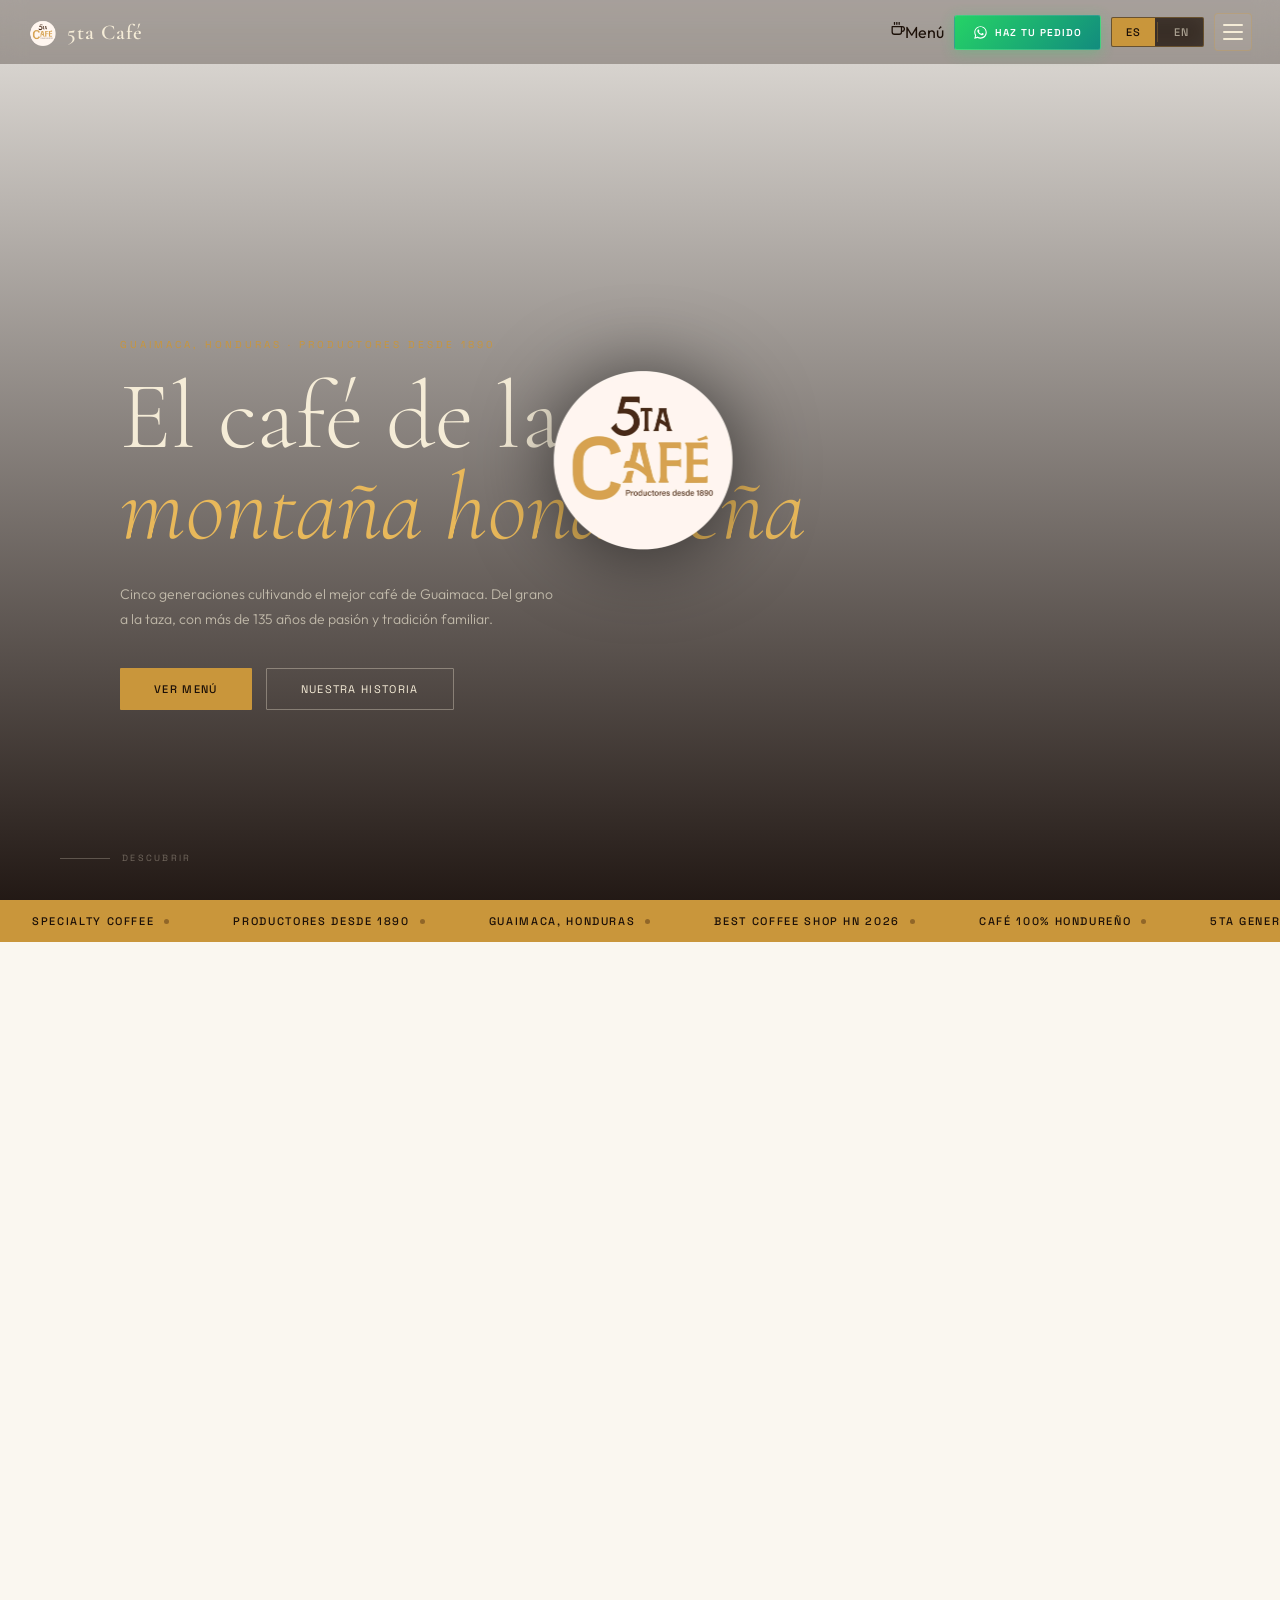
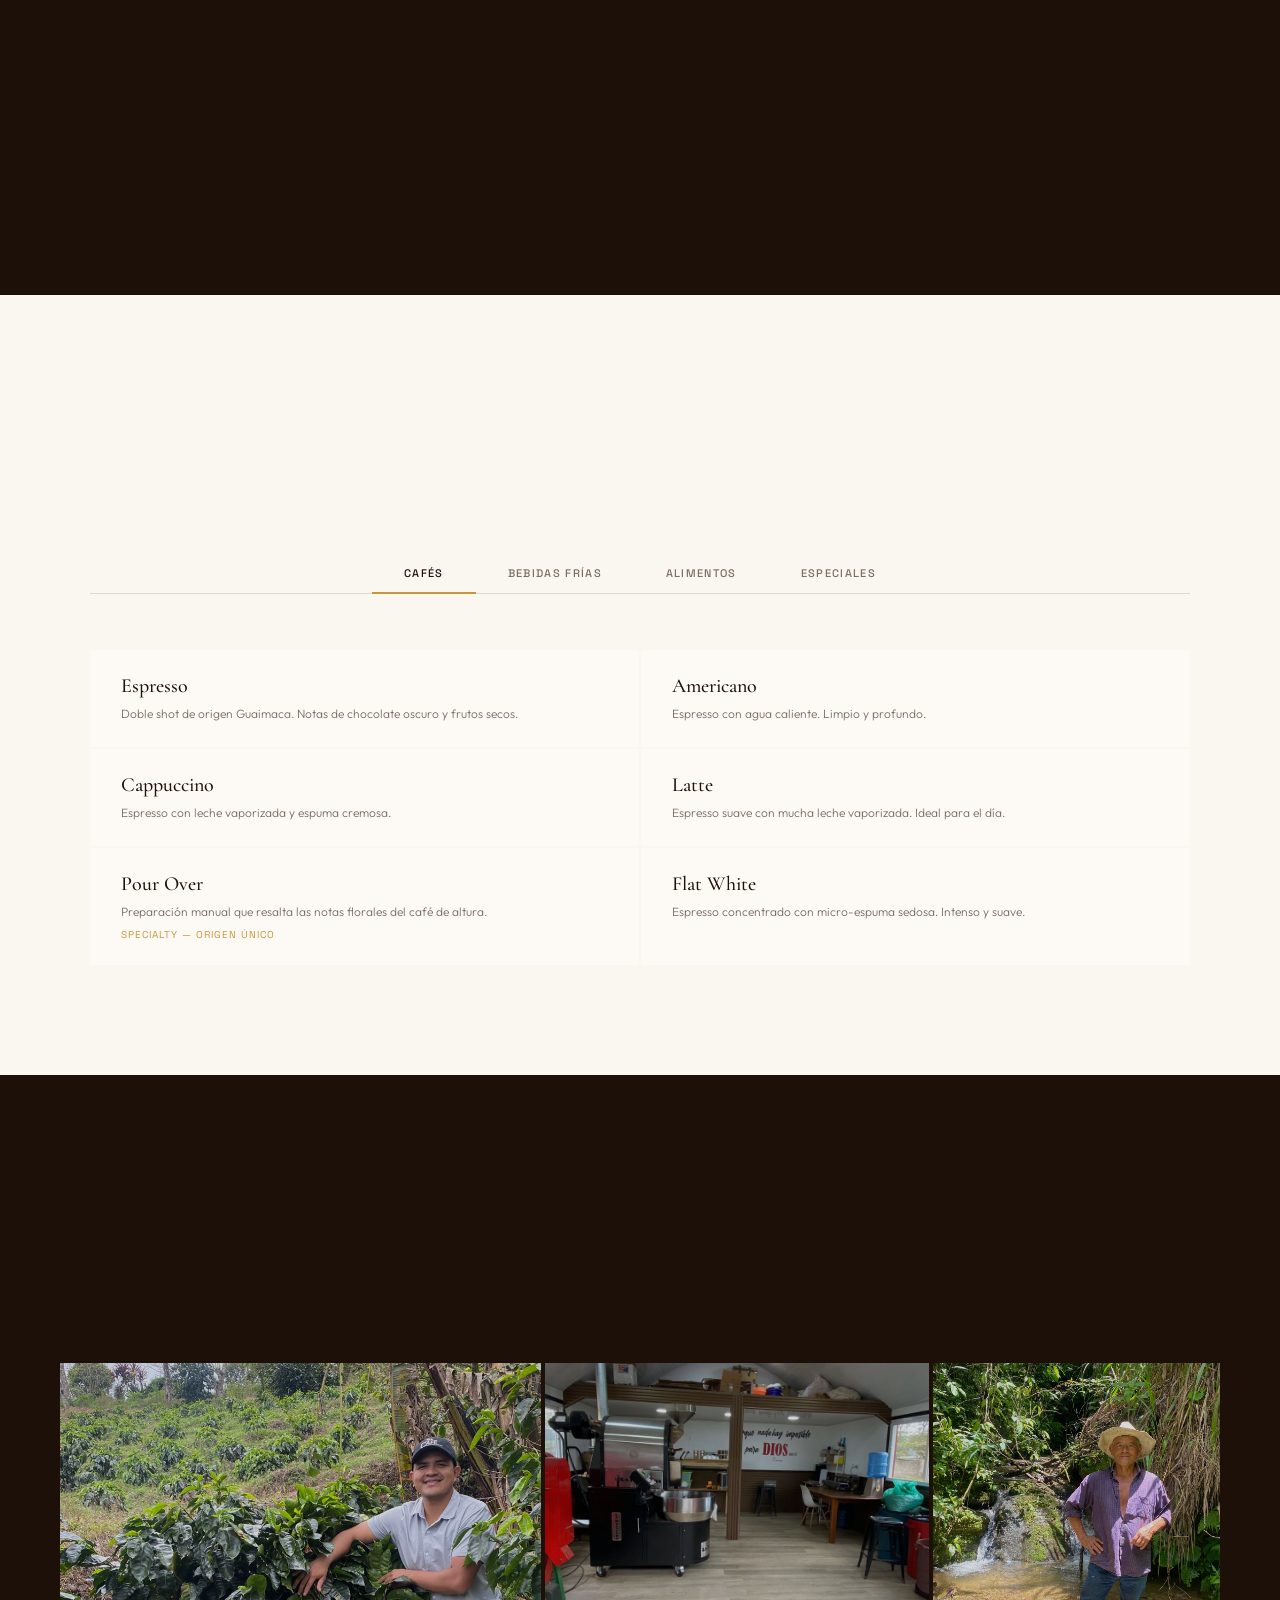
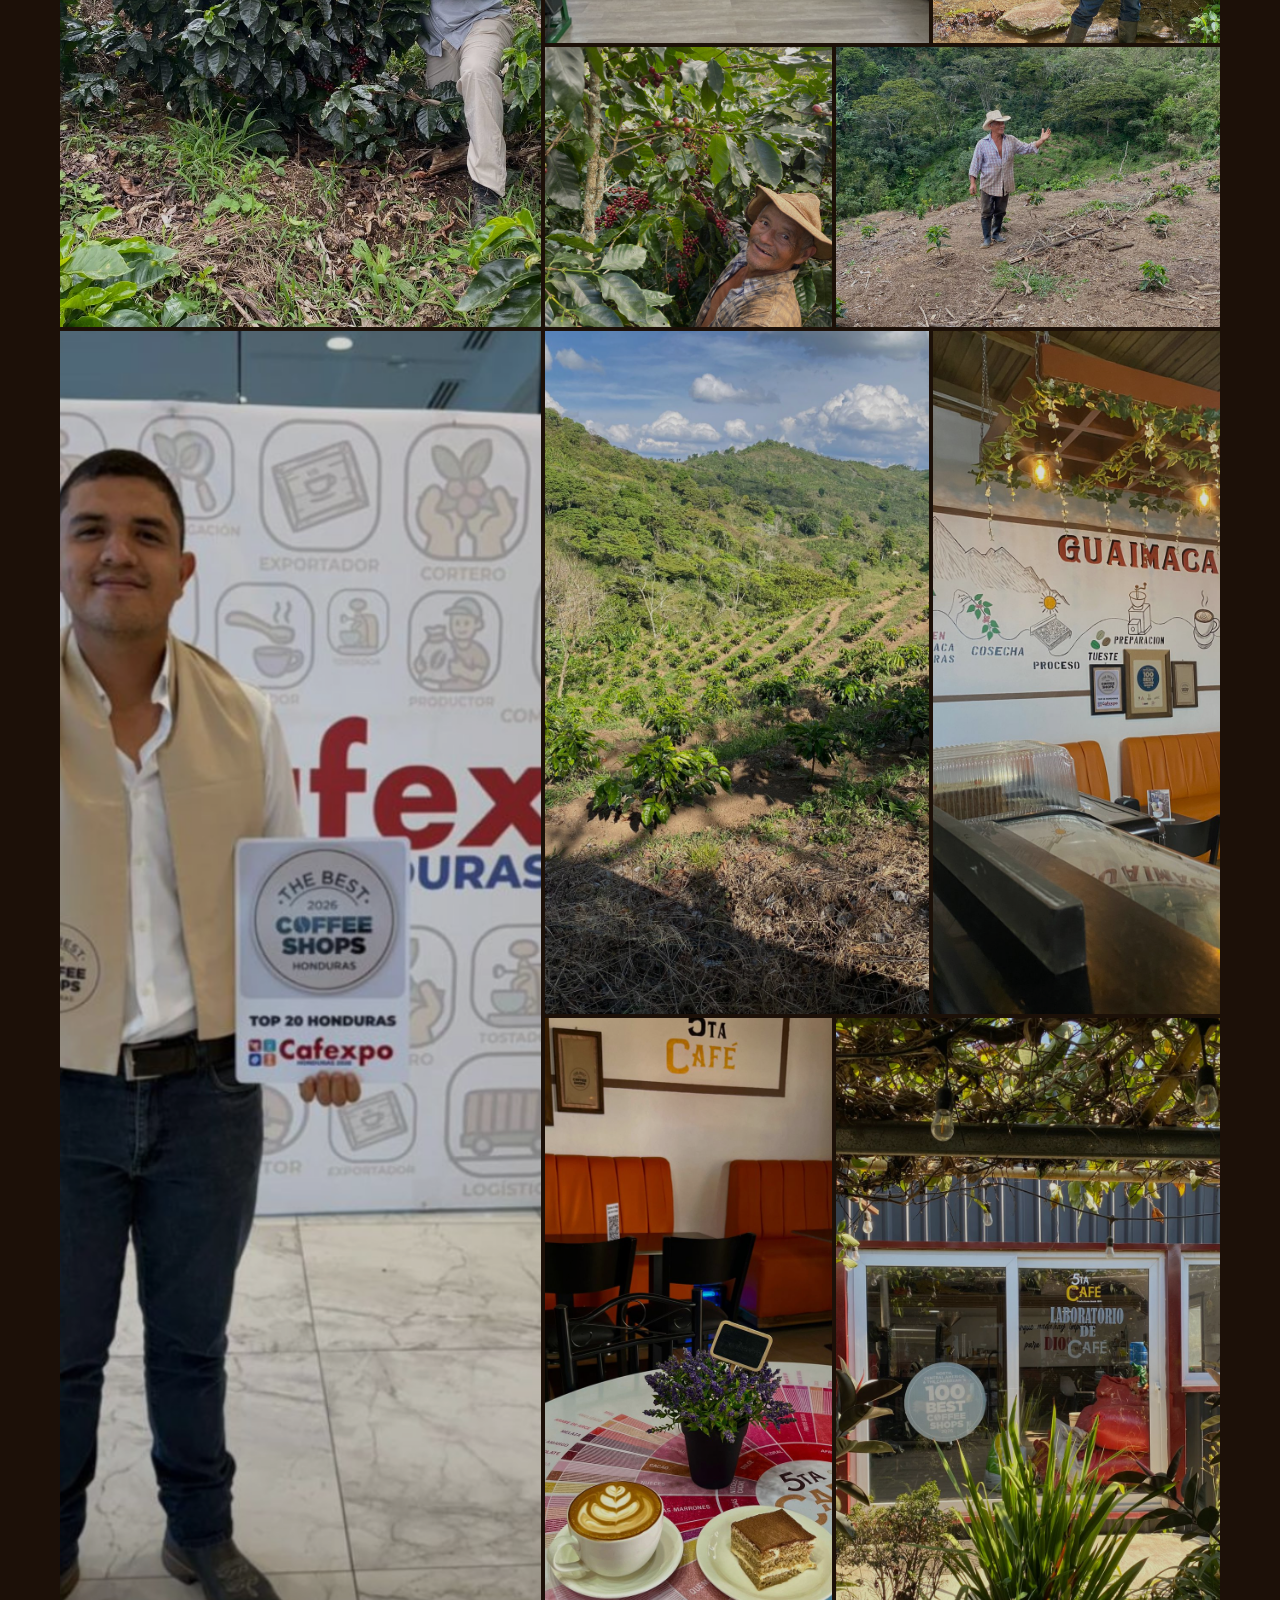
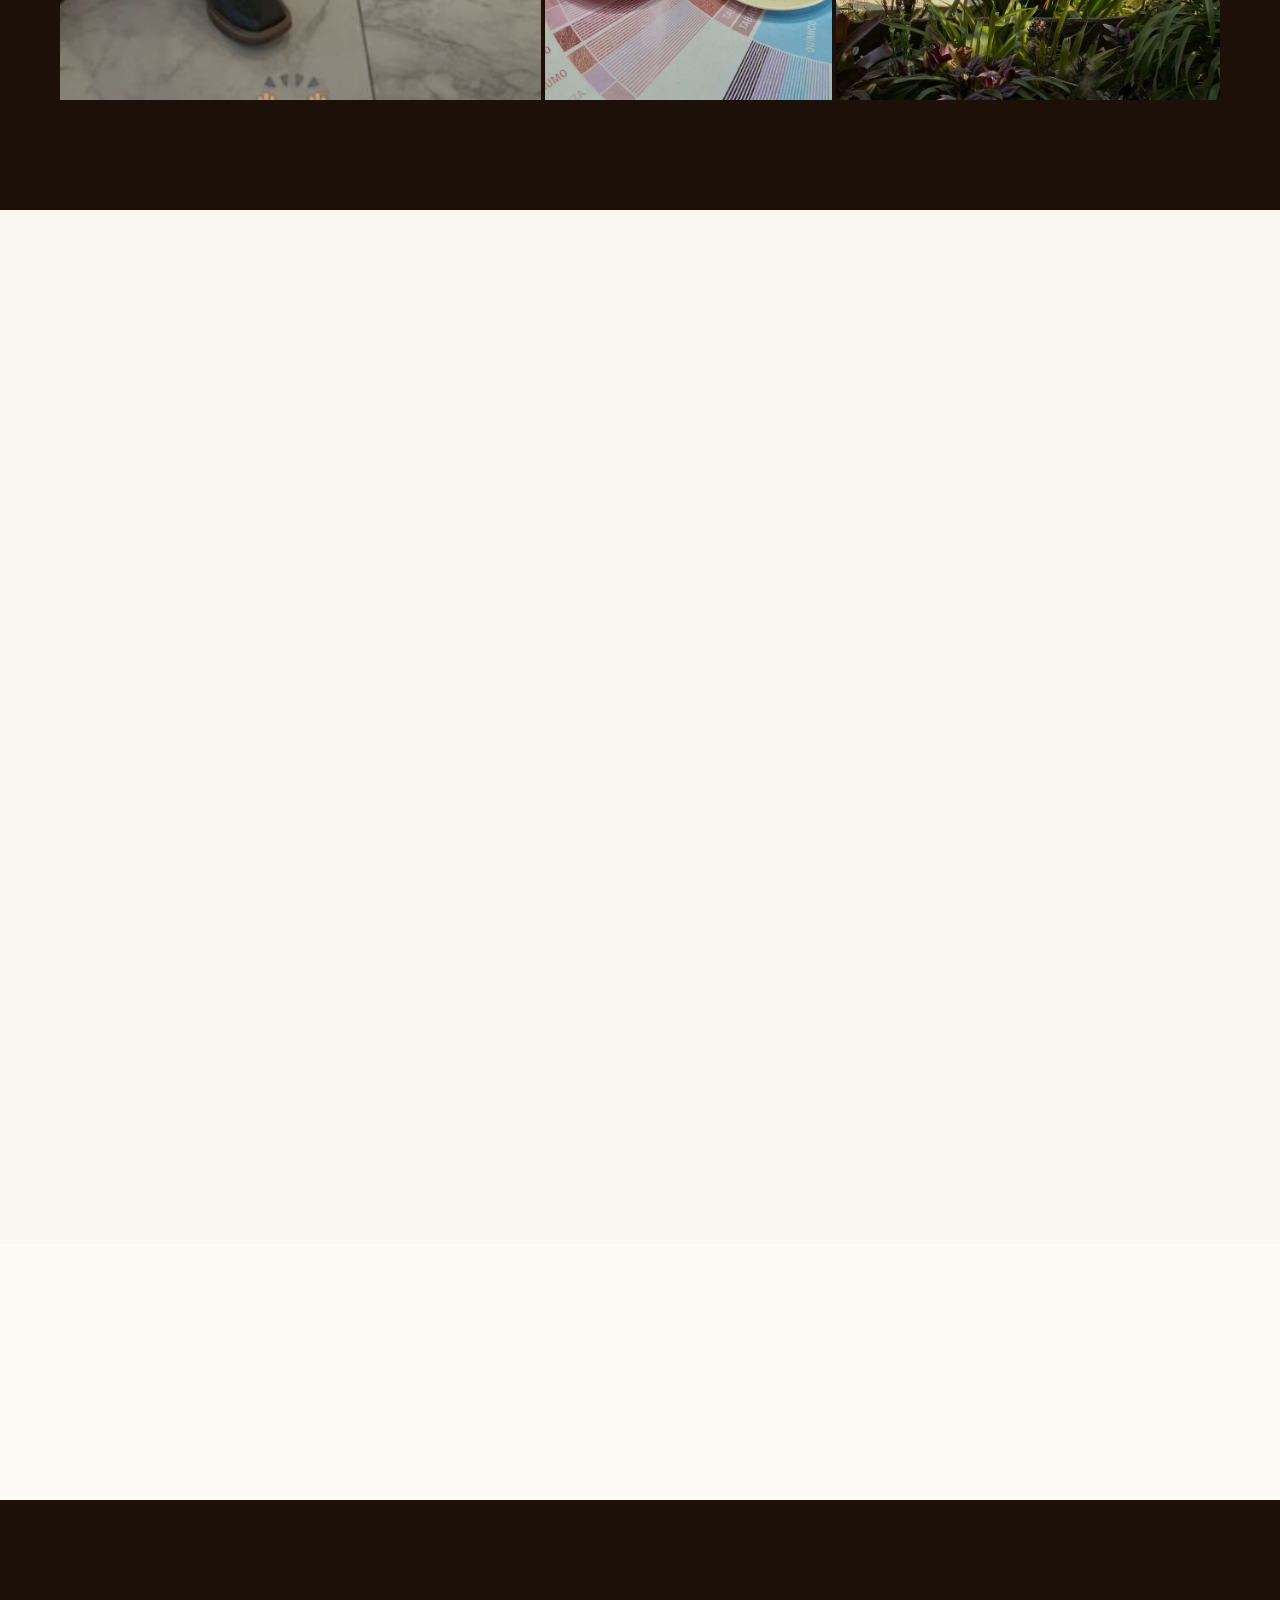
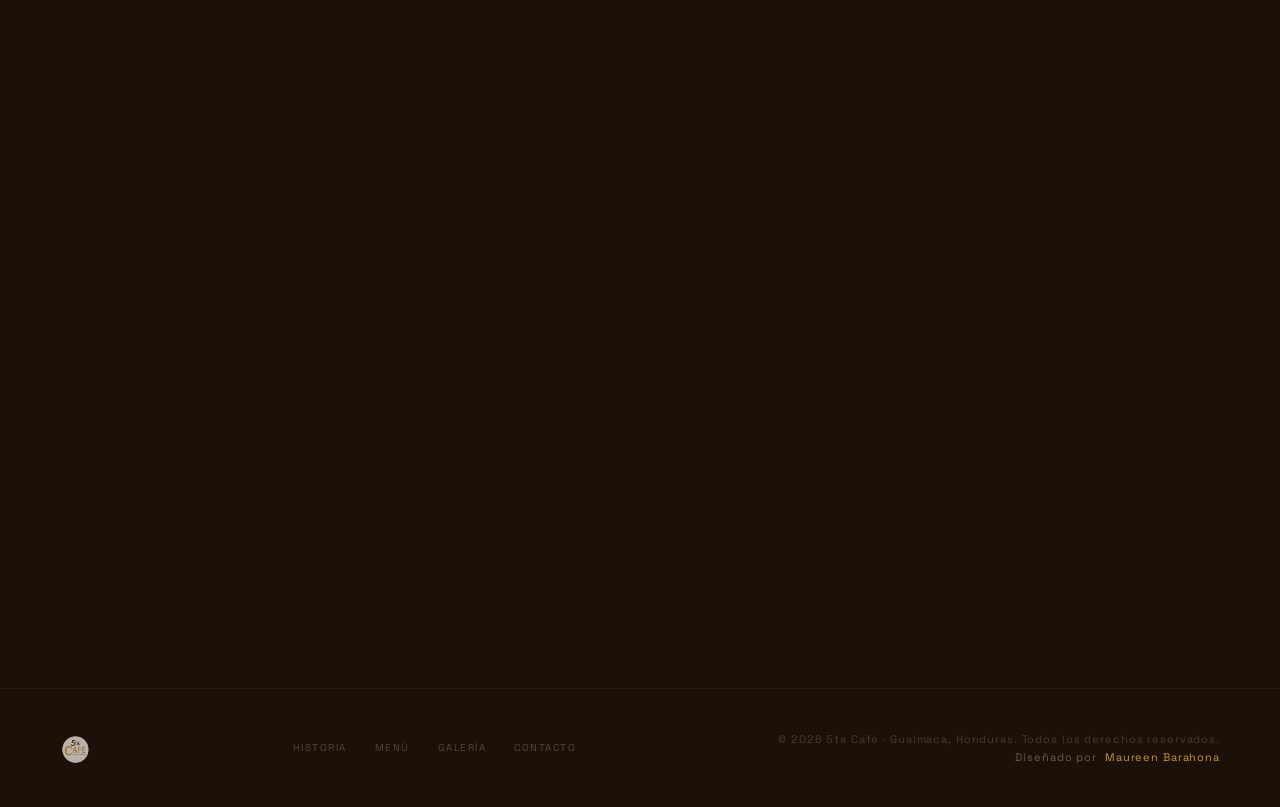
==== commit 1f36fff8: "Merge 1572b9c55c04cfcba38d81175af263c5c34453d8 into 7f4a5355db21c2b82ed759b2876660c08de33f31" ====
--- a/index.html
+++ b/index.html
@@ -1,311 +1,823 @@
 <!DOCTYPE html>
 <html lang="es">
+
 <head>
-<meta charset="UTF-8">
-<meta name="viewport" content="width=device-width, initial-scale=1.0">
-<title>5ta Café — Productores de Café de Especialidad & Exportación desde 1890</title>
-<link href="https://fonts.googleapis.com/css2?family=Montserrat:ital,wght@0,300..600;1,300..600&family=Playfair+Display:ital,wght@0,400..600;1,400..600&display=swap" rel="stylesheet">
-<link rel="stylesheet" href="css/styles.css">
-<script src="js/script.js" defer></script>
+  <meta charset="UTF-8">
+  <meta name="viewport" content="width=device-width, initial-scale=1.0">
+  <title>5ta Café — Productores desde 1890 · Guaimaca, Honduras</title>
+  <link rel="preconnect" href="https://fonts.googleapis.com">
+  <link rel="preconnect" href="https://fonts.gstatic.com" crossorigin>
+  <link rel="stylesheet"
+    href="https://fonts.googleapis.com/css2?family=Cormorant+Garamond:ital,wght@0,300;0,400;0,500;0,600;1,300;1,400;1,500&family=Outfit:wght@200;300;400;500;600&family=Space+Grotesk:wght@300;400;500&display=swap"
+    media="print" onload="this.media='all'">
+  <noscript>
+    <link rel="stylesheet"
+      href="https://fonts.googleapis.com/css2?family=Cormorant+Garamond:ital,wght@0,300;0,400;0,500;0,600;1,300;1,400;1,500&family=Outfit:wght@200;300;400;500;600&family=Space+Grotesk:wght@300;400;500&display=swap">
+  </noscript>
+  <link rel="stylesheet" href="css/styles.css">
 </head>
+
 <body>
 
-<!-- ORBITING BEANS BG -->
-<div class="beans-bg">
-  <div class="bean-orbit bo1"></div>
-  <div class="bean-orbit bo2"></div>
-  <div class="bean-orbit bo3"></div>
-  <div class="bean-orbit bo4"></div>
-  <div class="bean-orbit bo5"></div>
-</div>
-
-<!-- HEADER / NAVIGATION -->
-<header class="main-header" id="navbar">
-  <div class="header-container">
-    <a href="index.html" class="header-brand">
-      <img src="assets/images/logo.png" alt="5ta Café Logo" class="header-logo">
-      <div class="header-title-wrap">
-        <span class="header-brand-name">5ta Café</span>
-        <span class="header-brand-sub">Guaimaca · Honduras</span>
-      </div>
+
+
+  <!-- NAV -->
+  <nav id="navbar">
+    <a href="#inicio" class="nav-brand">
+      <img src="assets/images/logo.png" alt="5ta Café" class="nav-logo">
+      <span class="nav-brand-text">5ta Café</span>
     </a>
 
-    <!-- DUAL BRAND SWITCHER -->
-    <div class="brand-switcher">
-      <a href="index.html" class="switch-tab active" title="Origen & Exportación B2B">
-        <svg width="14" height="14" viewBox="0 0 24 24" fill="none" stroke="currentColor" stroke-width="2"><circle cx="12" cy="12" r="10"/><path d="M2 12h20"/><path d="M12 2a15.3 15.3 0 0 1 4 10 15.3 15.3 0 0 1-4 10 15.3 15.3 0 0 1-4-10 15.3 15.3 0 0 1 4-10z"/></svg>
-        <span>Exportación B2B</span>
+    <div class="nav-links" id="navlinks">
+      <div class="drawer-header">
+        <div class="drawer-brand">
+          <img src="assets/images/logo.png" alt="5ta Café" class="drawer-logo">
+          <div>
+            <div class="drawer-title">5ta Café</div>
+            <div class="drawer-sub" data-es="Productores desde 1890 · Guaimaca"
+              data-en="Producers since 1890 · Guaimaca">Productores desde 1890 · Guaimaca</div>
+          </div>
+        </div>
+      </div>
+
+      <div class="drawer-menu-list">
+        <a href="#historia" onclick="closeMenu()">
+          <span class="nav-num">01</span>
+          <span data-es="Nuestra Historia" data-en="Our Story">Nuestra Historia</span>
+          <span class="nav-arrow">→</span>
+        </a>
+        <a href="#proceso" onclick="closeMenu()">
+          <span class="nav-num">02</span>
+          <span data-es="Proceso Cafetero" data-en="Coffee Process">Proceso Cafetero</span>
+          <span class="nav-arrow">→</span>
+        </a>
+        <a href="#menu" onclick="closeMenu()">
+          <span class="nav-num">03</span>
+          <span data-es="Nuestro Menú" data-en="Our Menu">Nuestro Menú</span>
+          <span class="nav-arrow">→</span>
+        </a>
+        <a href="#instagram" onclick="closeMenu()">
+          <span class="nav-num">04</span>
+          <span data-es="Comunidad @5tacafeoficial" data-en="@5tacafeoficial Community">Comunidad @5tacafeoficial</span>
+          <span class="nav-arrow">→</span>
+        </a>
+        <a href="#galeria" onclick="closeMenu()">
+          <span class="nav-num">05</span>
+          <span data-es="Galería de Fotos" data-en="Photo Gallery">Galería de Fotos</span>
+          <span class="nav-arrow">→</span>
+        </a>
+        <a href="#productores" onclick="closeMenu()">
+          <span class="nav-num">06</span>
+          <span data-es="Los Productores" data-en="The Producers">Los Productores</span>
+          <span class="nav-arrow">→</span>
+        </a>
+        <a href="#contacto" onclick="closeMenu()">
+          <span class="nav-num">07</span>
+          <span data-es="Visítanos & Contacto" data-en="Visit & Contact">Visítanos & Contacto</span>
+          <span class="nav-arrow">→</span>
+        </a>
+      </div>
+
+      <div class="drawer-footer">
+        <a href="https://wa.me/50432444105" target="_blank" rel="noopener noreferrer" class="nav-mobile-order-btn">
+          <svg class="wa-icon" viewBox="0 0 24 24" width="18" height="18" fill="currentColor">
+            <path
+              d="M12.012 2c-5.506 0-9.969 4.463-9.969 9.969 0 1.763.459 3.487 1.33 5.011l-1.413 5.161 5.281-1.386c1.474.804 3.14 1.228 4.771 1.228 5.506 0 9.969-4.463 9.969-9.969s-4.463-9.969-9.969-9.969zm0 17.938c-1.492 0-2.956-.4-4.237-1.161l-.304-.18-3.148.825.84-3.068-.198-.315c-.838-1.332-1.282-2.876-1.282-4.47 0-4.57 3.718-8.288 8.288-8.288 4.57 0 8.288 3.718 8.288 8.288 0 4.57-3.718 8.288-8.247 8.288zm4.542-6.208c-.249-.125-1.474-.727-1.703-.81-.228-.083-.395-.125-.561.125-.166.249-.644.81-.79 0.976-.145.166-.291.187-.54.062s-1.05-.387-2.001-1.234c-.74-.66-1.24-1.474-1.385-1.723-.145-.249-.015-.384.11-.508.112-.112.249-.291.374-.436.125-.145.166-.249.249-.415.083-.166.042-.312-.021-.436-.062-.125-.561-1.351-.769-1.85-.203-.487-.41-.421-.561-.428l-.478-.008c-.166 0-.436.062-.665.312s-.873.852-.873 2.079.894 2.41 1.018 2.576c.125.166 1.76 2.688 4.264 3.769.596.257 1.061.411 1.424.526.598.19 1.143.163 1.573.099.48-.072 1.474-.603 1.682-1.184.208-.582.208-1.08.145-1.184-.062-.104-.228-.166-.477-.291z" />
+          </svg>
+          <span data-es="Haz tu pedido por WhatsApp" data-en="Order via WhatsApp">Haz tu pedido por WhatsApp</span>
+        </a>
+        <div class="drawer-info-row">
+          <span>📍 Guaimaca, F.M., Honduras</span>
+          <span>☕ 7:00am – 7:00pm</span>
+        </div>
+      </div>
+    </div>
+
+    <div class="nav-right">
+      <a href="#menu" class="nav-quick-menu-btn" title="Acceso directo al Menú">
+        <svg viewBox="0 0 24 24" width="14" height="14" fill="none" stroke="currentColor" stroke-width="2.2"
+          stroke-linecap="round" stroke-linejoin="round">
+          <path d="M18 8h1a4 4 0 0 1 0 8h-1"></path>
+          <path d="M2 8h16v9a4 4 0 0 1-4 4H6a4 4 0 0 1-4-4V8z"></path>
+          <line x1="6" y1="1" x2="6" y2="4"></line>
+          <line x1="10" y1="1" x2="10" y2="4"></line>
+          <line x1="14" y1="1" x2="14" y2="4"></line>
+        </svg>
+        <span data-es="Menú" data-en="Menu">Menú</span>
       </a>
-      <a href="cafe.html" class="switch-tab" title="Cafetería Local Guaimaca">
-        <svg width="14" height="14" viewBox="0 0 24 24" fill="none" stroke="currentColor" stroke-width="2"><path d="M18 8h1a4 4 0 0 1 0 8h-1"/><path d="M2 8h16v9a4 4 0 0 1-4 4H6a4 4 0 0 1-4-4V8z"/><line x1="6" y1="1" x2="6" y2="4"/><line x1="10" y1="1" x2="10" y2="4"/><line x1="14" y1="1" x2="14" y2="4"/></svg>
-        <span>Cafetería Local</span>
+
+      <a href="https://wa.me/50432444105" target="_blank" rel="noopener noreferrer" class="nav-order-btn"
+        title="Haz tu pedido por WhatsApp">
+        <svg class="wa-icon" viewBox="0 0 24 24" width="15" height="15" fill="currentColor">
+          <path
+            d="M12.012 2c-5.506 0-9.969 4.463-9.969 9.969 0 1.763.459 3.487 1.33 5.011l-1.413 5.161 5.281-1.386c1.474.804 3.14 1.228 4.771 1.228 5.506 0 9.969-4.463 9.969-9.969s-4.463-9.969-9.969-9.969zm0 17.938c-1.492 0-2.956-.4-4.237-1.161l-.304-.18-3.148.825.84-3.068-.198-.315c-.838-1.332-1.282-2.876-1.282-4.47 0-4.57 3.718-8.288 8.288-8.288 4.57 0 8.288 3.718 8.288 8.288 0 4.57-3.718 8.288-8.247 8.288zm4.542-6.208c-.249-.125-1.474-.727-1.703-.81-.228-.083-.395-.125-.561.125-.166.249-.644.81-.79 0.976-.145.166-.291.187-.54.062s-1.05-.387-2.001-1.234c-.74-.66-1.24-1.474-1.385-1.723-.145-.249-.015-.384.11-.508.112-.112.249-.291.374-.436.125-.145.166-.249.249-.415.083-.166.042-.312-.021-.436-.062-.125-.561-1.351-.769-1.85-.203-.487-.41-.421-.561-.428l-.478-.008c-.166 0-.436.062-.665.312s-.873.852-.873 2.079.894 2.41 1.018 2.576c.125.166 1.76 2.688 4.264 3.769.596.257 1.061.411 1.424.526.598.19 1.143.163 1.573.099.48-.072 1.474-.603 1.682-1.184.208-.582.208-1.08.145-1.184-.062-.104-.228-.166-.477-.291z" />
+        </svg>
+        <span data-es="Haz tu pedido" data-en="Order now">Haz tu pedido</span>
       </a>
-    </div>
-
-    <nav>
-      <ul class="nav-links" id="navlinks">
-        <li><a href="#origen" class="active">Herencia 1890</a></li>
-        <li><a href="#terruno">Procesamiento</a></li>
-        <li><a href="trade.html">Portal B2B</a></li>
-        <li><a href="cafe.html">Menú Local</a></li>
-        <li><a href="#contacto">Contacto</a></li>
-      </ul>
-    </nav>
+
+      <div class="lang-toggle">
+        <button class="lang-btn active" onclick="setLang('es')" id="btn-es">ES</button>
+        <div class="lang-divider"></div>
+        <button class="lang-btn" onclick="setLang('en')" id="btn-en">EN</button>
+      </div>
+
+      <div class="hamburger" id="hamburger" onclick="toggleMenu()" aria-label="Abrir menú">
+        <span></span><span></span><span></span>
+      </div>
+    </div>
+  </nav>
+
+  <!-- HERO -->
+  <section class="hero" id="inicio">
+    <video class="hero-video" autoplay muted loop playsinline>
+      <source src="assets/images/1080 .mp4" type="video/mp4">
+    </video>
+    <div class="hero-overlay"></div>
+    <div class="hero-logo">
+      <picture>
+        <source srcset="assets/images/logo.webp" type="image/webp">
+        <img src="assets/images/logo.png" alt="5ta Café" width="180" height="180" decoding="async">
+      </picture>
+    </div>
+    <div class="hero-scroll">
+      <div class="scroll-line"></div>
+      <span data-es="Descubrir" data-en="Discover">Descubrir</span>
+    </div>
+    <div class="hero-content">
+      <div class="hero-text">
+        <p class="hero-eyebrow" data-es="Guaimaca, Honduras · Productores desde 1890"
+          data-en="Guaimaca, Honduras · Producers since 1890">Guaimaca, Honduras · Productores desde 1890</p>
+        <h1 class="hero-title">
+          <span data-es="El café de la" data-en="Coffee from the">El café de la</span><br>
+          <em data-es="montaña hondureña" data-en="Honduran mountain">montaña hondureña</em>
+        </h1>
+        <p class="hero-sub"
+          data-es="Cinco generaciones cultivando el mejor café de Guaimaca. Del grano a la taza, con más de 135 años de pasión y tradición familiar."
+          data-en="Five generations growing the finest coffee in Guaimaca. From bean to cup, with over 135 years of passion and family tradition.">
+          Cinco generaciones cultivando el mejor café de Guaimaca. Del grano a la taza, con más de 135 años de pasión y
+          tradición familiar.</p>
+        <div class="hero-btns">
+          <a href="#menu" class="btn-gold" data-es="Ver Menú" data-en="See Menu">Ver Menú</a>
+          <a href="#historia" class="btn-outline" data-es="Nuestra Historia" data-en="Our Story">Nuestra Historia</a>
+        </div>
+      </div>
+    </div>
+  </section>
+
+  <!-- MARQUEE -->
+  <div class="marquee-strip">
+    <div class="marquee-track" id="marquee">
+      <div class="marquee-item"><span data-es="Specialty Coffee" data-en="Specialty Coffee">Specialty Coffee</span><span
+          class="marquee-dot"></span></div>
+      <div class="marquee-item"><span data-es="Productores desde 1890" data-en="Producers since 1890">Productores desde
+          1890</span><span class="marquee-dot"></span></div>
+      <div class="marquee-item"><span data-es="Guaimaca, Honduras" data-en="Guaimaca, Honduras">Guaimaca,
+          Honduras</span><span class="marquee-dot"></span></div>
+      <div class="marquee-item"><span data-es="Best Coffee Shop HN 2026" data-en="Best Coffee Shop HN 2026">Best Coffee
+          Shop HN 2026</span><span class="marquee-dot"></span></div>
+      <div class="marquee-item"><span data-es="Café 100% Hondureño" data-en="100% Honduran Coffee">Café 100%
+          Hondureño</span><span class="marquee-dot"></span></div>
+      <div class="marquee-item"><span data-es="5ta Generación" data-en="5th Generation">5ta Generación</span><span
+          class="marquee-dot"></span></div>
+      <!-- duplicate -->
+      <div class="marquee-item"><span>Specialty Coffee</span><span class="marquee-dot"></span></div>
+      <div class="marquee-item"><span data-es="Productores desde 1890" data-en="Producers since 1890">Productores desde
+          1890</span><span class="marquee-dot"></span></div>
+      <div class="marquee-item"><span>Guaimaca, Honduras</span><span class="marquee-dot"></span></div>
+      <div class="marquee-item"><span>Best Coffee Shop HN 2026</span><span class="marquee-dot"></span></div>
+      <div class="marquee-item"><span data-es="Café 100% Hondureño" data-en="100% Honduran Coffee">Café 100%
+          Hondureño</span><span class="marquee-dot"></span></div>
+      <div class="marquee-item"><span data-es="5ta Generación" data-en="5th Generation">5ta Generación</span><span
+          class="marquee-dot"></span></div>
+    </div>
   </div>
-</header>
-
-<main class="main-wrapper">
-
-  <!-- HERO SECTION -->
-  <section class="hero-banner">
-    <div class="container">
-      
-      <!-- CUP ANIMATION -->
-      <div class="cup-scene">
-        <div class="steam-row">
-          <div class="steam s1"></div>
-          <div class="steam s2"></div>
-          <div class="steam s3"></div>
-          <div class="steam s4"></div>
-        </div>
-        <div style="position:relative;">
-          <div class="cup-outer">
-            <div class="cup-inner"><div class="cup-crema"></div></div>
-            <div class="cup-handle"></div>
-          </div>
-        </div>
-        <div class="saucer"></div>
-      </div>
-
-      <p class="hero-eyebrow">Guaimaca, Francisco Morazán · Honduras &nbsp;·&nbsp; Productores desde 1890</p>
-      
-      <h1 class="hero-title">Café de Origen e Historia<br><em>para Importadores Globales</em></h1>
-      
-      <p class="hero-subtitle">Cultivamos y procesamos café verde de alta especialidad en las cordilleras de Guaimaca. Lotes trazables, micro-lotes de especialidad y contratos de exportación directa.</p>
-
-      <div class="cta-group">
-        <a href="trade.html" class="btn btn-primary">
-          <svg width="16" height="16" viewBox="0 0 24 24" fill="none" stroke="currentColor" stroke-width="2"><path d="M21 16V8a2 2 0 0 0-1-1.73l-7-4a2 2 0 0 0-2 0l-7 4A2 2 0 0 0 3 8v8a2 2 0 0 0 1 1.73l7 4a2 2 0 0 0 2 0l7-4A2 2 0 0 0 21 16z"/></svg>
-          Solicitar Muestras B2B
-        </a>
-        <a href="cafe.html" class="btn btn-secondary">
-          <svg width="16" height="16" viewBox="0 0 24 24" fill="none" stroke="currentColor" stroke-width="2"><path d="M18 8h1a4 4 0 0 1 0 8h-1"/><path d="M2 8h16v9a4 4 0 0 1-4 4H6a4 4 0 0 1-4-4V8z"/></svg>
-          Visitar Cafetería Local
-        </a>
-      </div>
-
+
+  <!-- HISTORIA -->
+  <section class="historia" id="historia">
+    <div class="historia-inner">
+      <div class="historia-img-col reveal-left">
+        <div class="historia-year">1890<span data-es="Fundación" data-en="Founded">Fundación</span></div>
+        <img class="historia-main-img" src="assets/images/assets18.jpeg" alt="Vivero 5ta Café">
+        <img class="historia-float" src="assets/images/logo_100.png" alt="Fundador en la finca">
+      </div>
+      <div class="historia-text reveal-right">
+        <p class="eyebrow" data-es="Nuestra historia" data-en="Our story">Nuestra historia</p>
+        <h2 class="section-title" data-es="Cinco generaciones creyendo en Guaimaca"
+          data-en="Five generations believing in Guaimaca">Cinco generaciones creyendo en Guaimaca</h2>
+        <div class="section-body">
+          <p data-es="En 1890, nuestra familia comenzó a cultivar café en las faldas de las montañas de Guaimaca. Lo que nació como un pequeño cultivo familiar se convirtió en una pasión transmitida de generación en generación."
+            data-en="In 1890, our family began cultivating coffee on the slopes of the Guaimaca mountains. What started as a small family farm became a passion passed down through generations.">
+            En 1890, nuestra familia comenzó a cultivar café en las faldas de las montañas de Guaimaca. Lo que nació
+            como un pequeño cultivo familiar se convirtió en una pasión transmitida de generación en generación.</p>
+          <p data-es="Hoy, 5ta Café es el resultado de más de 135 años de dedicación al grano: seleccionamos cada cereza a mano, cuidamos cada planta con respeto a la tierra y honramos la tradición de quienes nos precedieron."
+            data-en="Today, 5ta Café is the result of over 135 years of dedication to the bean: we hand-select every cherry, tend every plant with respect for the land, and honor the tradition of those who came before us.">
+            Hoy, 5ta Café es el resultado de más de 135 años de dedicación al grano: seleccionamos cada cereza a mano,
+            cuidamos cada planta con respeto a la tierra y honramos la tradición de quienes nos precedieron.</p>
+          <p data-es="Honduras es el quinto productor de café más grande del mundo. Nosotros ponemos el corazón de Guaimaca en cada taza."
+            data-en="Honduras is the fifth largest coffee producer in the world. We put the heart of Guaimaca in every cup.">
+            Honduras es el quinto productor de café más grande del mundo. Nosotros ponemos el corazón de Guaimaca en
+            cada taza.</p>
+        </div>
+        <div class="award-row">
+          <img src="assets/images/logo_100.png" alt="Award">
+          <div class="award-text">
+            <strong data-es="The Best Coffee Shops Honduras 2026" data-en="The Best Coffee Shops Honduras 2026">The Best
+              Coffee Shops Honduras 2026</strong>
+            <span
+              data-es="Reconocidos como la mejor cafetería de Honduras. Un honor que nos compromete a seguir creciendo."
+              data-en="Recognized as the best coffee shop in Honduras. An honor that commits us to keep growing.">Reconocidos
+              como la mejor cafetería de Honduras. Un honor que nos compromete a seguir creciendo.</span>
+          </div>
+        </div>
+      </div>
     </div>
   </section>
 
-  <!-- HERITAGE SECTION -->
-  <section id="origen" class="section-padding">
-    <div class="container text-center">
-      <span class="section-tag">Nuestra Identidad Productora</span>
-      <h2 class="section-title">Herencia Cafetalera de Guaimaca <em>desde 1890</em></h2>
-      <p class="section-desc">Desde hace más de 135 años, la familia de 5ta Café preserva las tradiciones agrícolas del valle de Guaimaca, combinando saberes ancestrales con innovación técnica para exportar granos de altura excepcionales.</p>
-
-      <div class="grid-3 text-left">
-        <div class="card">
-          <div class="card-icon">
-            <svg width="24" height="24" viewBox="0 0 24 24" fill="none" stroke="currentColor" stroke-width="2"><path d="M12 2L2 7l10 5 10-5-10-5zM2 17l10 5 10-5M2 12l10 5 10-5"/></svg>
-          </div>
-          <h3 class="card-title">Linaje de 5 Generaciones</h3>
-          <p class="card-text">Cinco generaciones de caficultores dedicados a perfeccionar el cultivo de sombrío, cuidando la tierra y cada cereza desde la siembra hasta la cosecha manual selectiva.</p>
-        </div>
-
-        <div class="card">
-          <div class="card-icon">
-            <svg width="24" height="24" viewBox="0 0 24 24" fill="none" stroke="currentColor" stroke-width="2"><path d="M12 22s-8-4.5-8-11.8A8 8 0 0 1 12 2a8 8 0 0 1 8 8.2c0 7.3-8 11.8-8 11.8z"/><circle cx="12" cy="10" r="3"/></svg>
-          </div>
-          <h3 class="card-title">Terruño Privilegiado</h3>
-          <p class="card-text">Ubicados entre 1,200 y 1,650 msnm en Guaimaca, Francisco Morazán. Suelos ricos en minerales, microclimas frescos y bosques nubosos que aportan complejidad en taza.</p>
-        </div>
-
-        <div class="card">
-          <div class="card-icon">
-            <svg width="24" height="24" viewBox="0 0 24 24" fill="none" stroke="currentColor" stroke-width="2"><polyline points="22 12 18 12 15 21 9 3 6 12 2 12"/></svg>
-          </div>
-          <h3 class="card-title">Trazabilidad Total B2B</h3>
-          <p class="card-text">Garantizamos trazabilidad por lote para tostadores e importadores en América del Norte, Europa y Asia, asegurando estándares de comercio directo y ética social.</p>
-        </div>
+  <!-- INSTAGRAM FEED -->
+  <section class="instagram-section" id="instagram">
+    <div class="instagram-inner">
+      <div class="instagram-header reveal">
+        <div class="instagram-title-col">
+          <p class="eyebrow" data-es="Comunidad en Instagram" data-en="Instagram Community">Comunidad en Instagram</p>
+          <h2 class="section-title" data-es="Nuestra historia viva en @5tacafeoficial"
+            data-en="Our living story at @5tacafeoficial">
+            Nuestra historia viva en @5tacafeoficial</h2>
+          <div class="insta-live-badge" id="insta-live-indicator">
+            <span class="live-pulse-dot"></span>
+            <span data-es="Publicaciones en tiempo real" data-en="Real-time posts">Publicaciones en tiempo real</span>
+          </div>
+        </div>
+        <p class="instagram-subtitle"
+          data-es="De las montañas de Guaimaca a la taza diaria. Conéctate con nuestra comunidad y vive el proceso en tiempo real."
+          data-en="From the Guaimaca mountains to your daily cup. Connect with our community and experience the process in real time.">
+          De las montañas de Guaimaca a la taza diaria. Conéctate con nuestra comunidad y vive el proceso en tiempo
+          real.
+        </p>
+      </div>
+
+      <!-- Social Subscription Banner / Profile Card -->
+      <div class="instagram-profile-card reveal">
+        <div class="insta-profile-info">
+          <div class="insta-avatar-wrapper">
+            <img src="assets/images/logo.png" alt="@5tacafeoficial Instagram Profile" class="insta-avatar">
+            <span class="insta-verify-badge">✓</span>
+          </div>
+          <div class="insta-user-details">
+            <div class="insta-handle-row">
+              <h3 class="insta-handle">@5tacafeoficial</h3>
+              <span class="insta-badge" data-es="Café de Especialidad" data-en="Specialty Coffee">Café de
+                Especialidad</span>
+            </div>
+            <p class="insta-bio" data-es="Productores desde 1890 · Guaimaca, Honduras ☕✨ The Best Coffee Shop HN 2026"
+              data-en="Producers since 1890 · Guaimaca, Honduras ☕✨ The Best Coffee Shop HN 2026">
+              Productores desde 1890 · Guaimaca, Honduras ☕✨ The Best Coffee Shop HN 2026
+            </p>
+          </div>
+        </div>
+        <a href="https://www.instagram.com/5tacafeoficial/" target="_blank" rel="noopener noreferrer"
+          class="btn-insta-follow">
+          <svg viewBox="0 0 24 24" width="18" height="18" fill="currentColor">
+            <path
+              d="M12 2.163c3.204 0 3.584.012 4.85.07 3.252.148 4.771 1.691 4.919 4.919.058 1.265.069 1.645.069 4.849 0 3.205-.012 3.584-.069 4.849-.149 3.225-1.664 4.771-4.919 4.919-1.266.058-1.644.07-4.85.07-3.204 0-3.584-.012-4.849-.07-3.26-.149-4.771-1.699-4.919-4.92-.058-1.265-.07-1.644-.07-4.849 0-3.204.013-3.583.07-4.849.149-3.227 1.664-4.771 4.919-4.919 1.266-.057 1.645-.069 4.849-.069zm0-2.163c-3.259 0-3.667.014-4.947.072-4.358.2-6.78 2.618-6.98 6.98-.059 1.281-.073 1.689-.073 4.948 0 3.259.014 3.668.072 4.948.2 4.358 2.618 6.78 6.98 6.98 1.281.058 1.689.072 4.948.072 3.259 0 3.668-.014 4.948-.072 4.354-.2 6.782-2.618 6.979-6.98.059-1.28.073-1.689.073-4.948 0-3.259-.014-3.667-.072-4.947-.196-4.354-2.617-6.78-6.979-6.98-1.281-.059-1.69-.073-4.949-.073zm0 5.838c-3.403 0-6.162 2.759-6.162 6.162s2.759 6.163 6.162 6.163 6.162-2.759 6.162-6.163c0-3.403-2.759-6.162-6.162-6.162zm0 10.162c-2.209 0-4-1.79-4-4 0-2.209 1.791-4 4-4s4 1.791 4 4c0 2.21-1.791 4-4 4zm6.406-11.845c-.796 0-1.441.645-1.441 1.44s.645 1.44 1.441 1.44c.795 0 1.439-.645 1.439-1.44s-.644-1.44-1.439-1.44z" />
+          </svg>
+          <span data-es="Seguir en Instagram" data-en="Follow on Instagram">Seguir en Instagram</span>
+        </a>
+      </div>
+
+      <!-- Instagram Posts Grid -->
+      <div class="instagram-grid" id="insta-grid">
+        <a href="https://www.instagram.com/5tacafeoficial/" target="_blank" rel="noopener noreferrer"
+          class="insta-post reveal">
+          <img src="assets/images/assets4.jpeg" alt="Instagram Post - Espresso 5ta Café">
+          <div class="insta-overlay">
+            <div class="insta-overlay-content">
+              <svg viewBox="0 0 24 24" width="28" height="28" fill="currentColor">
+                <path
+                  d="M12 2.163c3.204 0 3.584.012 4.85.07 3.252.148 4.771 1.691 4.919 4.919.058 1.265.069 1.645.069 4.849 0 3.205-.012 3.584-.069 4.849-.149 3.225-1.664 4.771-4.919 4.919-1.266.058-1.644.07-4.85.07-3.204 0-3.584-.012-4.849-.07-3.26-.149-4.771-1.699-4.919-4.92-.058-1.265-.07-1.644-.07-4.849 0-3.204.013-3.583.07-4.849.149-3.227 1.664-4.771 4.919-4.919 1.266-.057 1.645-.069 4.849-.069zm0-2.163c-3.259 0-3.667.014-4.947.072-4.358.2-6.78 2.618-6.98 6.98-.059 1.281-.073 1.689-.073 4.948 0 3.259.014 3.668.072 4.948.2 4.358 2.618 6.78 6.98 6.98 1.281.058 1.689.072 4.948.072 3.259 0 3.668-.014 4.948-.072 4.354-.2 6.782-2.618 6.979-6.98.059-1.28.073-1.689.073-4.948 0-3.259-.014-3.667-.072-4.947-.196-4.354-2.617-6.78-6.979-6.98-1.281-.059-1.69-.073-4.949-.073zm0 5.838c-3.403 0-6.162 2.759-6.162 6.162s2.759 6.163 6.162 6.163 6.162-2.759 6.162-6.163c0-3.403-2.759-6.162-6.162-6.162zm0 10.162c-2.209 0-4-1.79-4-4 0-2.209 1.791-4 4-4s4 1.791 4 4c0 2.21-1.791 4-4 4zm6.406-11.845c-.796 0-1.441.645-1.441 1.44s.645 1.44 1.441 1.44c.795 0 1.439-.645 1.439-1.44s-.644-1.44-1.439-1.44z" />
+              </svg>
+              <p class="insta-caption" data-es="La taza perfecta empieza en la montaña de Guaimaca. ☕"
+                data-en="The perfect cup starts in the Guaimaca mountain. ☕">La taza perfecta empieza en la montaña de
+                Guaimaca. ☕</p>
+              <div class="insta-stats">
+                <span>❤️ 482</span>
+                <span>💬 38</span>
+              </div>
+            </div>
+          </div>
+        </a>
+
+        <a href="https://www.instagram.com/5tacafeoficial/" target="_blank" rel="noopener noreferrer"
+          class="insta-post reveal">
+          <img src="assets/images/assets9.jpeg" alt="Instagram Post - Cosecha de Café">
+          <div class="insta-overlay">
+            <div class="insta-overlay-content">
+              <svg viewBox="0 0 24 24" width="28" height="28" fill="currentColor">
+                <path
+                  d="M12 2.163c3.204 0 3.584.012 4.85.07 3.252.148 4.771 1.691 4.919 4.919.058 1.265.069 1.645.069 4.849 0 3.205-.012 3.584-.069 4.849-.149 3.225-1.664 4.771-4.919 4.919-1.266.058-1.644.07-4.85.07-3.204 0-3.584-.012-4.849-.07-3.26-.149-4.771-1.699-4.919-4.92-.058-1.265-.07-1.644-.07-4.849 0-3.204.013-3.583.07-4.849.149-3.227 1.664-4.771 4.919-4.919 1.266-.057 1.645-.069 4.849-.069zm0-2.163c-3.259 0-3.667.014-4.947.072-4.358.2-6.78 2.618-6.98 6.98-.059 1.281-.073 1.689-.073 4.948 0 3.259.014 3.668.072 4.948.2 4.358 2.618 6.78 6.98 6.98 1.281.058 1.689.072 4.948.072 3.259 0 3.668-.014 4.948-.072 4.354-.2 6.782-2.618 6.979-6.98.059-1.28.073-1.689.073-4.948 0-3.259-.014-3.667-.072-4.947-.196-4.354-2.617-6.78-6.979-6.98-1.281-.059-1.69-.073-4.949-.073zm0 5.838c-3.403 0-6.162 2.759-6.162 6.162s2.759 6.163 6.162 6.163 6.162-2.759 6.162-6.163c0-3.403-2.759-6.162-6.162-6.162zm0 10.162c-2.209 0-4-1.79-4-4 0-2.209 1.791-4 4-4s4 1.791 4 4c0 2.21-1.791 4-4 4zm6.406-11.845c-.796 0-1.441.645-1.441 1.44s.645 1.44 1.441 1.44c.795 0 1.439-.645 1.439-1.44s-.644-1.44-1.439-1.44z" />
+              </svg>
+              <p class="insta-caption" data-es="Cosecha manual de cerezas rojas maduras. 🌱"
+                data-en="Hand harvesting ripe red cherries. 🌱">Cosecha manual de cerezas rojas maduras. 🌱</p>
+              <div class="insta-stats">
+                <span>❤️ 615</span>
+                <span>💬 44</span>
+              </div>
+            </div>
+          </div>
+        </a>
+
+        <a href="https://www.instagram.com/5tacafeoficial/" target="_blank" rel="noopener noreferrer"
+          class="insta-post reveal">
+          <img src="assets/images/assets5.jpeg" alt="Instagram Post - Finca 5ta Café">
+          <div class="insta-overlay">
+            <div class="insta-overlay-content">
+              <svg viewBox="0 0 24 24" width="28" height="28" fill="currentColor">
+                <path
+                  d="M12 2.163c3.204 0 3.584.012 4.85.07 3.252.148 4.771 1.691 4.919 4.919.058 1.265.069 1.645.069 4.849 0 3.205-.012 3.584-.069 4.849-.149 3.225-1.664 4.771-4.919 4.919-1.266.058-1.644.07-4.85.07-3.204 0-3.584-.012-4.849-.07-3.26-.149-4.771-1.699-4.919-4.92-.058-1.265-.07-1.644-.07-4.849 0-3.204.013-3.583.07-4.849.149-3.227 1.664-4.771 4.919-4.919 1.266-.057 1.645-.069 4.849-.069zm0-2.163c-3.259 0-3.667.014-4.947.072-4.358.2-6.78 2.618-6.98 6.98-.059 1.281-.073 1.689-.073 4.948 0 3.259.014 3.668.072 4.948.2 4.358 2.618 6.78 6.98 6.98 1.281.058 1.689.072 4.948.072 3.259 0 3.668-.014 4.948-.072 4.354-.2 6.782-2.618 6.979-6.98.059-1.28.073-1.689.073-4.948 0-3.259-.014-3.667-.072-4.947-.196-4.354-2.617-6.78-6.979-6.98-1.281-.059-1.69-.073-4.949-.073zm0 5.838c-3.403 0-6.162 2.759-6.162 6.162s2.759 6.163 6.162 6.163 6.162-2.759 6.162-6.163c0-3.403-2.759-6.162-6.162-6.162zm0 10.162c-2.209 0-4-1.79-4-4 0-2.209 1.791-4 4-4s4 1.791 4 4c0 2.21-1.791 4-4 4zm6.406-11.845c-.796 0-1.441.645-1.441 1.44s.645 1.44 1.441 1.44c.795 0 1.439-.645 1.439-1.44s-.644-1.44-1.439-1.44z" />
+              </svg>
+              <p class="insta-caption" data-es="Amanecer sobre nuestras parcelas a 1200m. ⛰️"
+                data-en="Sunrise over our plots at 1200m. ⛰️">Amanecer sobre nuestras parcelas a 1200m. ⛰️</p>
+              <div class="insta-stats">
+                <span>❤️ 890</span>
+                <span>💬 52</span>
+              </div>
+            </div>
+          </div>
+        </a>
+
+        <a href="https://www.instagram.com/5tacafeoficial/" target="_blank" rel="noopener noreferrer"
+          class="insta-post reveal">
+          <img src="assets/images/assets10.jpeg" alt="Instagram Post - Tostado Artesanal">
+          <div class="insta-overlay">
+            <div class="insta-overlay-content">
+              <svg viewBox="0 0 24 24" width="28" height="28" fill="currentColor">
+                <path
+                  d="M12 2.163c3.204 0 3.584.012 4.85.07 3.252.148 4.771 1.691 4.919 4.919.058 1.265.069 1.645.069 4.849 0 3.205-.012 3.584-.069 4.849-.149 3.225-1.664 4.771-4.919 4.919-1.266.058-1.644.07-4.85.07-3.204 0-3.584-.012-4.849-.07-3.26-.149-4.771-1.699-4.919-4.92-.058-1.265-.07-1.644-.07-4.849 0-3.204.013-3.583.07-4.849.149-3.227 1.664-4.771 4.919-4.919 1.266-.057 1.645-.069 4.849-.069zm0-2.163c-3.259 0-3.667.014-4.947.072-4.358.2-6.78 2.618-6.98 6.98-.059 1.281-.073 1.689-.073 4.948 0 3.259.014 3.668.072 4.948.2 4.358 2.618 6.78 6.98 6.98 1.281.058 1.689.072 4.948.072 3.259 0 3.668-.014 4.948-.072 4.354-.2 6.782-2.618 6.979-6.98.059-1.28.073-1.689.073-4.948 0-3.259-.014-3.667-.072-4.947-.196-4.354-2.617-6.78-6.979-6.98-1.281-.059-1.69-.073-4.949-.073zm0 5.838c-3.403 0-6.162 2.759-6.162 6.162s2.759 6.163 6.162 6.163 6.162-2.759 6.162-6.163c0-3.403-2.759-6.162-6.162-6.162zm0 10.162c-2.209 0-4-1.79-4-4 0-2.209 1.791-4 4-4s4 1.791 4 4c0 2.21-1.791 4-4 4zm6.406-11.845c-.796 0-1.441.645-1.441 1.44s.645 1.44 1.441 1.44c.795 0 1.439-.645 1.439-1.44s-.644-1.44-1.439-1.44z" />
+              </svg>
+              <p class="insta-caption" data-es="El arte del tueste preciso en nuestro beneficio. 🔥"
+                data-en="The art of precise roasting at our mill. 🔥">El arte del tueste preciso en nuestro beneficio.
+                🔥</p>
+              <div class="insta-stats">
+                <span>❤️ 530</span>
+                <span>💬 29</span>
+              </div>
+            </div>
+          </div>
+        </a>
+      </div>
+
+      <!-- Bottom Action CTA -->
+      <div class="instagram-footer reveal">
+        <a href="https://www.instagram.com/5tacafeoficial/" target="_blank" rel="noopener noreferrer" class="btn-gold"
+          data-es="Explorar más publicaciones" data-en="Explore more posts">
+          Explorar más publicaciones
+        </a>
       </div>
     </div>
   </section>
 
-  <!-- PROCESSING & TERROIR SECTION -->
-  <section id="terruno" class="section-padding" style="background: rgba(0,0,0,0.25);">
-    <div class="container text-center">
-      <span class="section-tag">Procesos & Calidad</span>
-      <h2 class="section-title">Métodos de Procesamiento de <em>Especialidad</em></h2>
-      <p class="section-desc">Monitoreamos humedad, temperatura y tiempos de fermentación en beneficio ecológico para ofrecer perfiles consistentes y puntuaciones cupping superiores a 86+ puntos SCA.</p>
-
-      <div class="grid-3 text-left">
-        <div class="card">
-          <h3 class="card-title" style="color: var(--dorado-light);">Proceso Lavado (Fully Washed)</h3>
-          <p class="card-text">Fermentación limpia de 24-36 horas y secado en camas africanas. Taza balanceada con acidez brillante de manzana verde, panela, flor de azahar y final limpio.</p>
-        </div>
-
-        <div class="card">
-          <h3 class="card-title" style="color: var(--dorado-light);">Proceso Honey (Miel)</h3>
-          <p class="card-text">Despulpado conservando el mucílago natural. Aporta cuerpo sedoso, dulzor acentuado a miel de caña, frutos amarillos y notas de almendra tostada.</p>
-        </div>
-
-        <div class="card">
-          <h3 class="card-title" style="color: var(--dorado-light);">Proceso Natural & Anaeróbico</h3>
-          <p class="card-text">Cerezas maduras secadas lentamente al sol o fermentadas en tanques sellados sin oxígeno. Explosión frutal, notas de frambuesa, cacao nibs y vino suave.</p>
+  <!-- PROCESO -->
+  <section class="proceso" id="proceso">
+    <div class="proceso-header reveal">
+      <div>
+        <p class="eyebrow" data-es="Del campo a la taza" data-en="From field to cup">Del campo a la taza</p>
+        <h2 class="section-title" data-es="El proceso que nos define" data-en="The process that defines us">El proceso
+          que nos define</h2>
+      </div>
+      <p data-es="Cada etapa está cuidada por manos expertas. La calidad no es un accidente, es el resultado de 135 años de aprendizaje."
+        data-en="Every step is tended by expert hands. Quality is not an accident — it's the result of 135 years of learning.">
+        Cada etapa está cuidada por manos expertas. La calidad no es un accidente, es el resultado de 135 años de
+        aprendizaje.</p>
+    </div>
+    <div class="proceso-grid">
+      <div class="proceso-card reveal">
+        <img src="assets/images/assets11.jpeg" alt="Cultivo">
+        <div class="proceso-info">
+          <div class="proceso-n">01</div>
+          <div class="proceso-label" data-es="Cultivo" data-en="Cultivation">Cultivo</div>
+          <div class="proceso-desc"
+            data-es="Plantas seleccionadas en alturas de montaña, cultivadas bajo sombra natural."
+            data-en="Selected plants grown at mountain altitude, cultivated under natural shade.">Plantas seleccionadas
+            en alturas de montaña, cultivadas bajo sombra natural.</div>
+        </div>
+      </div>
+      <div class="proceso-card reveal">
+        <img src="assets/images/assets7.jpeg" alt="Cosecha">
+        <div class="proceso-info">
+          <div class="proceso-n">02</div>
+          <div class="proceso-label" data-es="Cosecha" data-en="Harvest">Cosecha</div>
+          <div class="proceso-desc" data-es="Selección manual de cerezas en su punto óptimo de madurez. Sin atajos."
+            data-en="Manual selection of cherries at peak ripeness. No shortcuts.">Selección manual de cerezas en su
+            punto óptimo de madurez. Sin atajos.</div>
+        </div>
+      </div>
+      <div class="proceso-card reveal">
+        <img src="assets/images/assets17.jpeg" alt="Secado">
+        <div class="proceso-info">
+          <div class="proceso-n">03</div>
+          <div class="proceso-label" data-es="Secado natural" data-en="Natural drying">Secado natural</div>
+          <div class="proceso-desc" data-es="Secado en camas africanas bajo el sol de Guaimaca. Días de paciencia."
+            data-en="Dried on African beds under the Guaimaca sun. Days of patience.">Secado en camas africanas bajo el
+            sol de Guaimaca. Días de paciencia.</div>
+        </div>
+      </div>
+      <div class="proceso-card reveal">
+        <img src="assets/images/assets6.jpeg" alt="Trazabilidad">
+        <div class="proceso-info">
+          <div class="proceso-n">04</div>
+          <div class="proceso-label" data-es="Trazabilidad" data-en="Traceability">Trazabilidad</div>
+          <div class="proceso-desc" data-es="De la finca directo al cliente. Sabes exactamente de dónde viene tu café."
+            data-en="From the farm directly to you. You know exactly where your coffee comes from.">De la finca directo
+            al cliente. Sabes exactamente de dónde viene tu café.</div>
         </div>
       </div>
     </div>
   </section>
 
-  <!-- B2B TRADE PROMO BANNER -->
-  <section class="section-padding">
-    <div class="container text-center">
-      <div style="background: var(--cafe-card); border: 1px solid var(--dorado); border-radius: 12px; padding: 48px 24px; position: relative;">
-        <span class="section-tag">Comercio Internacional</span>
-        <h2 class="section-title">Hub B2B de Exportación & <em>Lotes Disponibles</em></h2>
-        <p class="section-desc">Acceda a fichas técnicas de grano verde, perfiles de catación, certificados de origen y solicite kits de muestras de café verde o tostado directo a sus instalaciones.</p>
-        
-        <div style="display: flex; gap: 16px; justify-content: center; flex-wrap: wrap;">
-          <a href="trade.html" class="btn btn-primary">Ir al Hub de Comercio B2B</a>
-          <a href="trade.html#sample-request" class="btn btn-secondary">Solicitar Kit de Muestras</a>
+  <!-- MENÚ -->
+  <section class="menu-section" id="menu">
+    <div class="menu-inner">
+      <div class="menu-header reveal">
+        <p class="eyebrow" style="justify-content:center;" data-es="Lo que servimos" data-en="What we serve">Lo que
+          servimos</p>
+        <h2 class="section-title" data-es="Nuestro menú" data-en="Our menu">Nuestro menú</h2>
+      </div>
+      <div class="menu-tabs">
+        <button class="menu-tab active" onclick="switchTab('cafes')" data-es="Cafés" data-en="Coffees">Cafés</button>
+        <button class="menu-tab" onclick="switchTab('frios')" data-es="Bebidas frías" data-en="Cold drinks">Bebidas
+          frías</button>
+        <button class="menu-tab" onclick="switchTab('food')" data-es="Alimentos" data-en="Food">Alimentos</button>
+        <button class="menu-tab" onclick="switchTab('especiales')" data-es="Especiales"
+          data-en="Specials">Especiales</button>
+      </div>
+      <div class="menu-panel active" id="panel-cafes">
+        <div class="menu-item">
+          <div class="menu-item-info">
+            <div class="menu-item-name">Espresso</div>
+            <div class="menu-item-desc"
+              data-es="Doble shot de origen Guaimaca. Notas de chocolate oscuro y frutos secos."
+              data-en="Double shot from Guaimaca origin. Notes of dark chocolate and dried fruits.">Doble shot de origen
+              Guaimaca. Notas de chocolate oscuro y frutos secos.</div>
+          </div>
+        </div>
+        <div class="menu-item">
+          <div class="menu-item-info">
+            <div class="menu-item-name">Americano</div>
+            <div class="menu-item-desc" data-es="Espresso con agua caliente. Limpio y profundo."
+              data-en="Espresso with hot water. Clean and deep.">Espresso con agua caliente. Limpio y profundo.</div>
+          </div>
+        </div>
+        <div class="menu-item">
+          <div class="menu-item-info">
+            <div class="menu-item-name">Cappuccino</div>
+            <div class="menu-item-desc" data-es="Espresso con leche vaporizada y espuma cremosa."
+              data-en="Espresso with steamed milk and creamy foam.">Espresso con leche vaporizada y espuma cremosa.
+            </div>
+          </div>
+        </div>
+        <div class="menu-item">
+          <div class="menu-item-info">
+            <div class="menu-item-name">Latte</div>
+            <div class="menu-item-desc" data-es="Espresso suave con mucha leche vaporizada. Ideal para el día."
+              data-en="Soft espresso with plenty of steamed milk. Perfect for the day.">Espresso suave con mucha leche
+              vaporizada. Ideal para el día.</div>
+          </div>
+        </div>
+        <div class="menu-item">
+          <div class="menu-item-info">
+            <div class="menu-item-name">Pour Over</div>
+            <div class="menu-item-desc" data-es="Preparación manual que resalta las notas florales del café de altura."
+              data-en="Manual brew that highlights the floral notes of high-altitude coffee.">Preparación manual que
+              resalta las notas florales del café de altura.</div>
+            <div class="menu-item-note" data-es="Specialty — origen único" data-en="Specialty — single origin">Specialty
+              — origen único</div>
+          </div>
+        </div>
+        <div class="menu-item">
+          <div class="menu-item-info">
+            <div class="menu-item-name">Flat White</div>
+            <div class="menu-item-desc" data-es="Espresso concentrado con micro-espuma sedosa. Intenso y suave."
+              data-en="Concentrated espresso with silky micro-foam. Intense and smooth.">Espresso concentrado con
+              micro-espuma sedosa. Intenso y suave.</div>
+          </div>
+        </div>
+      </div>
+      <div class="menu-panel" id="panel-frios">
+        <div class="menu-item">
+          <div class="menu-item-info">
+            <div class="menu-item-name">Cold Brew</div>
+            <div class="menu-item-desc" data-es="24 horas de extracción en frío. Suave, dulce y sin amargura."
+              data-en="24-hour cold extraction. Smooth, sweet and bitterness-free.">24 horas de extracción en frío.
+              Suave, dulce y sin amargura.</div>
+          </div>
+        </div>
+        <div class="menu-item">
+          <div class="menu-item-info">
+            <div class="menu-item-name">Iced Latte</div>
+            <div class="menu-item-desc" data-es="Espresso sobre hielo con leche fría. Refrescante y equilibrado."
+              data-en="Espresso over ice with cold milk. Refreshing and balanced.">Espresso sobre hielo con leche fría.
+              Refrescante y equilibrado.</div>
+          </div>
+        </div>
+        <div class="menu-item">
+          <div class="menu-item-info">
+            <div class="menu-item-name">Frappé de Café</div>
+            <div class="menu-item-desc" data-es="Café de Guaimaca blended con hielo y leche. Cremoso y frío."
+              data-en="Guaimaca coffee blended with ice and milk. Creamy and cold.">Café de Guaimaca blended con hielo y
+              leche. Cremoso y frío.</div>
+          </div>
+        </div>
+        <div class="menu-item">
+          <div class="menu-item-info">
+            <div class="menu-item-name">Nitro Cold Brew</div>
+            <div class="menu-item-desc" data-es="Cold brew infusionado con nitrógeno. Textura sedosa y espuma natural."
+              data-en="Nitrogen-infused cold brew. Silky texture and natural foam.">Cold brew infusionado con nitrógeno.
+              Textura sedosa y espuma natural.</div>
+            <div class="menu-item-note" data-es="Edición especial" data-en="Special edition">Edición especial</div>
+          </div>
+        </div>
+      </div>
+      <div class="menu-panel" id="panel-food">
+        <div class="menu-item">
+          <div class="menu-item-info">
+            <div class="menu-item-name" data-es="Pan de mantequilla" data-en="Butter bread">Pan de mantequilla</div>
+            <div class="menu-item-desc" data-es="Recién horneado cada mañana. Crujiente por fuera, suave por dentro."
+              data-en="Freshly baked every morning. Crispy outside, soft inside.">Recién horneado cada mañana. Crujiente
+              por fuera, suave por dentro.</div>
+          </div>
+        </div>
+        <div class="menu-item">
+          <div class="menu-item-info">
+            <div class="menu-item-name">Cheesecake</div>
+            <div class="menu-item-desc" data-es="Cheesecake artesanal con base de galleta. Acompañado de frutos rojos."
+              data-en="Artisan cheesecake with cookie base. Served with red berries.">Cheesecake artesanal con base de
+              galleta. Acompañado de frutos rojos.</div>
+          </div>
+        </div>
+        <div class="menu-item">
+          <div class="menu-item-info">
+            <div class="menu-item-name" data-es="Tostada con aguacate" data-en="Avocado toast">Tostada con aguacate
+            </div>
+            <div class="menu-item-desc" data-es="Pan artesanal con aguacate, sal de mar y aceite de oliva."
+              data-en="Artisan bread with avocado, sea salt and olive oil.">Pan artesanal con aguacate, sal de mar y
+              aceite de oliva.</div>
+          </div>
+        </div>
+        <div class="menu-item">
+          <div class="menu-item-info">
+            <div class="menu-item-name" data-es="Brownie de café" data-en="Coffee brownie">Brownie de café</div>
+            <div class="menu-item-desc" data-es="Brownie húmedo con espresso de Guaimaca. Intenso y perfecto."
+              data-en="Moist brownie with Guaimaca espresso. Intense and perfect.">Brownie húmedo con espresso de
+              Guaimaca. Intenso y perfecto.</div>
+          </div>
+        </div>
+      </div>
+      <div class="menu-panel" id="panel-especiales">
+        <div class="menu-item">
+          <div class="menu-item-info">
+            <div class="menu-item-name">Café de Altura</div>
+            <div class="menu-item-desc"
+              data-es="Nuestro café insignia. Grano único de Guaimaca a 1200m. Notas de caramelo, naranja y jazmín."
+              data-en="Our signature coffee. Single bean from Guaimaca at 1200m. Notes of caramel, orange and jasmine.">
+              Nuestro café insignia. Grano único de Guaimaca a 1200m. Notas de caramelo, naranja y jazmín.</div>
+            <div class="menu-item-note" data-es="Edición limitada por temporada" data-en="Limited seasonal edition">
+              Edición limitada por temporada</div>
+          </div>
+        </div>
+        <div class="menu-item">
+          <div class="menu-item-info">
+            <div class="menu-item-name">5ta Experience</div>
+            <div class="menu-item-desc"
+              data-es="Cata guiada de 3 orígenes. Descubre las diferencias entre nuestros lotes."
+              data-en="Guided tasting of 3 origins. Discover the differences between our lots.">Cata guiada de 3
+              orígenes. Descubre las diferencias entre nuestros lotes.</div>
+            <div class="menu-item-note" data-es="Con reservación" data-en="By reservation">Con reservación</div>
+          </div>
         </div>
       </div>
     </div>
   </section>
 
-  <!-- LOCAL CAFE SECTION TEASER -->
-  <section class="section-padding" style="background: rgba(0,0,0,0.15);">
-    <div class="container text-center">
-      <span class="section-tag">Presencia Regional</span>
-      <h2 class="section-title">Cafetería & Espresso Bar en <em>Guaimaca</em></h2>
-      <p class="section-desc">Para nuestros visitantes y comunidad local, ofrecemos la experiencia del grano directo de la finca a la taza en nuestro punto de venta en el centro de Guaimaca.</p>
-      
-      <a href="cafe.html" class="btn btn-secondary">Ver Menú, Promociones y Horarios</a>
+  <!-- GALERÍA -->
+  <section class="galeria" id="galeria">
+    <div class="galeria-header reveal">
+      <div>
+        <p class="eyebrow" data-es="Vida en la finca" data-en="Life on the farm">Vida en la finca</p>
+        <h2 class="section-title" data-es="Guaimaca en imágenes" data-en="Guaimaca in pictures">Guaimaca en imágenes
+        </h2>
+      </div>
+      <p data-es="Haz clic en cualquier foto para verla en grande." data-en="Click any photo to view it full size.">Haz
+        clic en cualquier foto para verla en grande.</p>
+    </div>
+    <div class="galeria-grid">
+      <div class="g-item g-1" onclick="openLightbox('assets/images/assets7.jpeg')"><img src="assets/images/assets7.jpeg"
+          alt="Familia productora"></div>
+      <div class="g-item g-2" onclick="openLightbox('assets/images/assets8.jpeg')"><img src="assets/images/assets8.jpeg"
+          alt="Café cherry"></div>
+      <div class="g-item g-3" onclick="openLightbox('assets/images/assets2.jpeg')"><img src="assets/images/assets2.jpeg"
+          alt="Mesas de secado"></div>
+      <div class="g-item g-4" onclick="openLightbox('assets/images/assets1.jpeg')"><img src="assets/images/assets1.jpeg"
+          alt="Vivero"></div>
+      <div class="g-item g-5" onclick="openLightbox('assets/images/assets11.jpeg')"><img
+          src="assets/images/assets11.jpeg" alt="En la plantación"></div>
+      <div class="g-item g-1" onclick="openLightbox('assets/images/assets3.jpeg')"><img src="assets/images/assets3.jpeg"
+          alt="En la plantación"></div>
+      <div class="g-item g-2" onclick="openLightbox('assets/images/assets13.jpeg')"><img
+          src="assets/images/assets13.jpeg" alt="En la plantación"></div>
+      <div class="g-item g-3" onclick="openLightbox('assets/images/assets14.jpeg')"><img
+          src="assets/images/assets14.jpeg" alt="En la plantación"></div>
+      <div class="g-item g-4" onclick="openLightbox('assets/images/assets15.jpeg')"><img
+          src="assets/images/assets15.jpeg" alt="En la plantación"></div>
+      <div class="g-item g-5" onclick="openLightbox('assets/images/assets16.jpeg')"><img
+          src="assets/images/assets16.jpeg" alt="En la plantación"></div>
     </div>
   </section>
 
-  <!-- CONTACTO & MAPA -->
-  <section id="contacto" class="section-padding" style="background: rgba(0,0,0,0.2);">
-    <div class="container">
-      <div style="display: grid; grid-template-columns: 1fr 1fr; gap: 48px; align-items: center;">
-        <div>
-          <span class="section-tag">Contacto & Ubicación</span>
-          <h2 class="section-title">Visítanos en <em>Guaimaca</em></h2>
-          <p class="section-desc">Estamos en el corazón de Guaimaca, Francisco Morazán. Ven a conocer la finca, vivir el proceso y tomar una taza de café recién tostado.</p>
-          
-          <div style="margin-top: 24px; margin-bottom: 24px; display: flex; flex-direction: column; gap: 12px;">
-            <p style="color: var(--crema);"><strong>Ubicación:</strong> Guaimaca, Francisco Morazán, Honduras</p>
-            <p style="color: var(--crema);"><strong>Horarios:</strong> Lunes – Domingo: 7:00 AM – 8:00 PM</p>
-            <p style="color: var(--crema);"><strong>WhatsApp:</strong> <a href="https://wa.me/50432444105" target="_blank" style="color: var(--dorado-light);">+504 3244-4105</a></p>
-          </div>
-
-          <!-- Web3Forms Contact Form -->
-          <form id="contact-form" action="https://api.web3forms.com/submit" method="POST" style="margin-top: 24px;">
-            <input type="hidden" name="access_key" value="YOUR_ACCESS_KEY_HERE">
-            <div style="margin-bottom: 12px;">
-              <input type="text" id="contact-name" name="name" class="form-input" placeholder="Tu Nombre Completo" style="width: 100%; padding: 12px; border-radius: 4px; border: 1px solid rgba(201,150,59,0.3); background: rgba(0,0,0,0.3); color: var(--crema);">
-            </div>
-            <div style="margin-bottom: 12px;">
-              <input type="email" id="contact-email" name="email" class="form-input" placeholder="Tu Correo Electrónico" style="width: 100%; padding: 12px; border-radius: 4px; border: 1px solid rgba(201,150,59,0.3); background: rgba(0,0,0,0.3); color: var(--crema);">
-            </div>
-            <div style="margin-bottom: 12px;">
-              <textarea id="contact-message" name="message" rows="4" class="form-textarea" placeholder="¿En qué podemos ayudarte?" style="width: 100%; padding: 12px; border-radius: 4px; border: 1px solid rgba(201,150,59,0.3); background: rgba(0,0,0,0.3); color: var(--crema);"></textarea>
-            </div>
-            <button type="submit" id="contact-submit" class="btn-contact-submit">
-              <span class="btn-submit-spinner"></span>
-              <span class="btn-submit-text">Enviar Mensaje</span>
-            </button>
-            <div id="form-status" class="form-status"></div>
-          </form>
-        </div>
-
-        <!-- Google Maps Embed -->
-        <div class="map-wrapper">
-          <div class="map-frame">
-            <iframe
-              src="https://maps.google.com/maps?q=H54C%2B5X8+Guaimaca+Francisco+Moraz%C3%A1n+Honduras&output=embed&hl=es&z=17"
-              width="100%"
-              height="100%"
-              style="border:0;"
-              allowfullscreen=""
-              loading="lazy"
-              referrerpolicy="no-referrer-when-downgrade"
-              title="5ta Café — Guaimaca, Francisco Morazán, Honduras"
-            ></iframe>
-          </div>
-          <div class="map-footer">
-            <div class="map-badge">
-              <span class="map-pin-icon">📍</span>
-              <div class="map-badge-text">
-                <span class="map-badge-name">5ta Café</span>
-                <span class="map-badge-addr">H54C+5X8, Guaimaca, Francisco Morazán</span>
-              </div>
-            </div>
-            <a href="https://maps.app.goo.gl/RcfiNFFHfZaKudG59"
-               target="_blank" rel="noopener noreferrer"
-               class="map-directions-btn">
-              <svg viewBox="0 0 24 24" width="14" height="14" fill="currentColor">
-                <path d="M21.71 11.29l-9-9a1 1 0 0 0-1.42 0l-9 9a1 1 0 0 0 0 1.42l9 9a1 1 0 0 0 1.42 0l9-9a1 1 0 0 0 0-1.42zM14 14.5V12h-4v3H8v-4a1 1 0 0 1 1-1h5V7.5l3.5 3.5-3.5 3.5z"/>
-              </svg>
-              <span>Cómo llegar</span>
-            </a>
+  <!-- PRODUCTORES -->
+  <section class="productores" id="productores">
+    <div class="prod-inner">
+      <div class="prod-header reveal">
+        <p class="eyebrow" style="justify-content:center;" data-es="Las personas detrás del café"
+          data-en="The people behind the coffee">Las personas detrás del café</p>
+        <h2 class="section-title" data-es="Los productores de Guaimaca" data-en="The producers of Guaimaca">Los
+          productores de Guaimaca</h2>
+        <p class="section-body"
+          data-es="Cada taza lleva el trabajo de familias que han dedicado su vida entera a la tierra y al grano."
+          data-en="Every cup carries the work of families who have dedicated their entire lives to the land and the bean.">
+          Cada taza lleva el trabajo de familias que han dedicado su vida entera a la tierra y al grano.</p>
+      </div>
+      <div class="prod-grid">
+        <div class="prod-card reveal"><img src="assets/images/assets12.jpeg" alt="Productor">
+          <div class="prod-card-body">
+            <div class="prod-card-role" data-es="Productor · 4ta generación" data-en="Producer · 4th generation">
+              Productor · 4ta generación</div>
+            <div class="prod-card-name" data-es="Don Carlos, caficultor" data-en="Don Carlos, coffee grower">Don Carlos,
+              caficultor</div>
+            <p class="prod-card-bio"
+              data-es="Más de 40 años cosechando café en las alturas de Guaimaca. Conoce cada planta como si fuera un hijo."
+              data-en="Over 40 years harvesting coffee in the heights of Guaimaca. He knows every plant as if it were his own.">
+              Más de 40 años cosechando café en las alturas de Guaimaca. Conoce cada planta como si fuera un hijo.</p>
+          </div>
+        </div>
+        <div class="prod-card reveal"><img src="assets/images/assets13.jpeg" alt="Familia productora">
+          <div class="prod-card-body">
+            <div class="prod-card-role" data-es="Familia productora" data-en="Producer family">Familia productora</div>
+            <div class="prod-card-name" data-es="La familia de la finca" data-en="The farm family">La familia de la
+              finca</div>
+            <p class="prod-card-bio"
+              data-es="Detrás de cada bolsa de 5ta Café hay una historia familiar. Gente que trabaja la tierra con orgullo genuino."
+              data-en="Behind every bag of 5ta Café is a family story. People who work the land with genuine pride.">
+              Detrás de cada bolsa de 5ta Café hay una historia familiar. Gente que trabaja la tierra con orgullo
+              genuino.</p>
+          </div>
+        </div>
+        <div class="prod-card reveal"><img src="assets/images/assets14.jpeg" alt="En la finca">
+          <div class="prod-card-body">
+            <div class="prod-card-role" data-es="5ta Generación" data-en="5th Generation">5ta Generación</div>
+            <div class="prod-card-name" data-es="El equipo 5ta Café" data-en="The 5ta Café team">El equipo 5ta Café
+            </div>
+            <p class="prod-card-bio"
+              data-es="Jóvenes con raíces profundas que combinan la tradición familiar con nuevas técnicas de specialty coffee."
+              data-en="Young people with deep roots combining family tradition with new specialty coffee techniques.">
+              Jóvenes con raíces profundas que combinan la tradición familiar con nuevas técnicas de specialty coffee.
+            </p>
           </div>
         </div>
       </div>
     </div>
   </section>
 
-</main>
-
-<!-- FOOTER -->
-<footer class="main-footer">
-  <div class="container">
-    <div class="footer-grid">
-      <div class="footer-col">
-        <h4>5ta Café</h4>
-        <p>Productores de café de especialidad e importación directa desde 1890 en Guaimaca, Francisco Morazán, Honduras.</p>
-      </div>
-
-      <div class="footer-col">
-        <h4>Exportación B2B</h4>
-        <ul>
-          <li><a href="trade.html">Disponibilidad de Lotes</a></li>
-          <li><a href="trade.html#sample-request">Solicitud de Muestras</a></li>
-          <li>Contacto Exportación: export@5tacafe.com</li>
-          <li>Puerto de Embarque: Puerto Cortés, Honduras</li>
-        </ul>
-      </div>
-
-      <div class="footer-col">
-        <h4>Cafetería Local</h4>
-        <ul>
-          <li>Guaimaca, Calle Principal, Parque Central</li>
-          <li>Lunes - Sábado: 7:00 AM - 8:00 PM</li>
-          <li>Domingo: 8:00 AM - 6:00 PM</li>
-          <li><a href="cafe.html">Ver Menú de Cafetería</a></li>
-        </ul>
-      </div>
-
-      <div class="footer-col">
-        <h4>Síguenos</h4>
-        <p style="margin-bottom: 12px;">Conoce el día a día en finca y cafetería:</p>
-        <a href="https://www.instagram.com/5tacafeoficial/" target="_blank" class="ig-btn">
-          <svg class="ig-icon" viewBox="0 0 24 24" fill="none" xmlns="http://www.w3.org/2000/svg">
-            <rect x="2" y="2" width="20" height="20" rx="5.5" stroke="currentColor" stroke-width="1.5"/>
-            <circle cx="12" cy="12" r="4.5" stroke="currentColor" stroke-width="1.5"/>
-            <circle cx="17.5" cy="6.5" r="1" fill="currentColor"/>
-          </svg>
-          <span>@5tacafeoficial</span>
-        </a>
-      </div>
-    </div>
-
-    <div class="footer-bottom">
-      © 2026 5ta Café. Todos los derechos reservados. Arquitectura Digital Dual (Exportación B2B / Cafetería Local). Sitio web diseñado por Mañe y desarrollado por Jules AI.
+  <!-- CIFRAS -->
+  <div class="cifras reveal">
+    <div class="cifras-inner">
+      <div class="cifra">
+        <div class="cifra-n">1890</div>
+        <div class="cifra-l" data-es="Año de fundación" data-en="Year founded">Año de fundación</div>
+      </div>
+      <div class="cifra-divider"></div>
+      <div class="cifra">
+        <div class="cifra-n">5ta</div>
+        <div class="cifra-l" data-es="Generación productora" data-en="Producer generation">Generación productora</div>
+      </div>
+      <div class="cifra-divider"></div>
+      <div class="cifra">
+        <div class="cifra-n">100%</div>
+        <div class="cifra-l" data-es="Café hondureño" data-en="Honduran coffee">Café hondureño</div>
+      </div>
+      <div class="cifra-divider"></div>
+      <div class="cifra">
+        <div class="cifra-n">1200m</div>
+        <div class="cifra-l" data-es="Altura del cultivo" data-en="Growing altitude">Altura del cultivo</div>
+      </div>
     </div>
   </div>
-</footer>
-
+
+  <!-- CONTACTO -->
+  <section class="contacto" id="contacto">
+    <div class="contacto-inner">
+      <div class="reveal-left">
+        <p class="eyebrow" data-es="Visítanos" data-en="Visit us">Visítanos</p>
+        <h2 class="section-title" data-es="Encuentra tu taza perfecta" data-en="Find your perfect cup">Encuentra tu taza
+          perfecta</h2>
+        <p class="section-body"
+          data-es="Estamos en el corazón de Guaimaca, Honduras. Ven a conocer la finca, vivir el proceso y tomar una taza de café con vista a la montaña."
+          data-en="We are in the heart of Guaimaca, Honduras. Come and discover the farm, experience the process and enjoy a cup of coffee with a mountain view.">
+          Estamos en el corazón de Guaimaca, Honduras. Ven a conocer la finca, vivir el proceso y tomar una taza de café
+          con vista a la montaña.</p>
+        <div class="contact-list">
+          <div class="contact-row">
+            <div class="contact-icon">⌖</div>
+            <div>
+              <div class="contact-label" data-es="Ubicación" data-en="Location">Ubicación</div>
+              <div class="contact-val">Guaimaca, Francisco Morazán, Honduras</div>
+            </div>
+          </div>
+          <div class="contact-row">
+            <div class="contact-icon">◷</div>
+            <div>
+              <div class="contact-label" data-es="Horario" data-en="Hours">Horario</div>
+              <div class="contact-val" data-es="Lun – Vie: 7:00am – 7:00pm<br>Sáb – Dom: 7:00am – 8:00pm"
+                data-en="Mon – Fri: 7:00am – 7:00pm<br>Sat – Sun: 7:00am – 8:00pm">Lun – Vie: 7:00am – 7:00pm<br>Sáb –
+                Dom: 7:00am – 8:00pm</div>
+            </div>
+          </div>
+          <div class="contact-row">
+            <div class="contact-icon">◈</div>
+            <div>
+              <div class="contact-label">Facebook</div>
+              <div class="contact-val">@5tacafeoficial</div>
+            </div>
+          </div>
+        </div>
+        <div class="social-row">
+          <a href="https://www.facebook.com/5tacafeoficial" target="_blank" class="social-link">Facebook</a>
+          <a href="https://wa.me/50432444105" class="social-link">WhatsApp</a>
+          <a href="https://www.instagram.com/5tacafeoficial/" target="_blank" class="social-link">Instagram</a>
+        </div>
+      </div>
+      <!-- Google Maps Embed -->
+      <div class="map-wrapper reveal-right">
+        <div class="map-frame">
+          <iframe
+            src="https://maps.google.com/maps?q=H54C%2B5X8+Guaimaca+Francisco+Moraz%C3%A1n+Honduras&output=embed&hl=es&z=17"
+            width="100%"
+            height="100%"
+            style="border:0;"
+            allowfullscreen=""
+            loading="lazy"
+            referrerpolicy="no-referrer-when-downgrade"
+            title="5ta Café — Guaimaca, Francisco Morazán, Honduras"
+          ></iframe>
+        </div>
+        <div class="map-footer">
+          <div class="map-badge">
+            <span class="map-pin-icon">📍</span>
+            <div class="map-badge-text">
+              <span class="map-badge-name">5ta Café</span>
+              <span class="map-badge-addr">H54C+5X8, Guaimaca, Francisco Morazán</span>
+            </div>
+          </div>
+          <a href="https://maps.app.goo.gl/RcfiNFFHfZaKudG59"
+             target="_blank" rel="noopener noreferrer"
+             class="map-directions-btn">
+            <svg viewBox="0 0 24 24" width="14" height="14" fill="currentColor">
+              <path d="M21.71 11.29l-9-9a1 1 0 0 0-1.42 0l-9 9a1 1 0 0 0 0 1.42l9 9a1 1 0 0 0 1.42 0l9-9a1 1 0 0 0 0-1.42zM14 14.5V12h-4v3H8v-4a1 1 0 0 1 1-1h5V7.5l3.5 3.5-3.5 3.5z"/>
+            </svg>
+            <span data-es="Cómo llegar" data-en="Get directions">Cómo llegar</span>
+          </a>
+        </div>
+      </div>
+    </div>
+  </section>
+
+  <!-- FOOTER -->
+  <footer>
+    <div class="footer-logo"><img src="assets/images/logo.png" alt="5ta Café"></div>
+    <div class="footer-links">
+      <a href="#historia" data-es="Historia" data-en="Story">Historia</a>
+      <a href="#menu" data-es="Menú" data-en="Menu">Menú</a>
+      <a href="#galeria" data-es="Galería" data-en="Gallery">Galería</a>
+      <a href="#contacto" data-es="Contacto" data-en="Contact">Contacto</a>
+    </div>
+    <div class="footer-copy">
+      <span data-es="© 2026 5ta Café · Guaimaca, Honduras. Todos los derechos reservados."
+        data-en="© 2026 5ta Café · Guaimaca, Honduras. All rights reserved.">© 2026 5ta Café · Guaimaca, Honduras. Todos
+        los derechos reservados.</span>
+      <div class="footer-designer">
+        <span data-es="Diseñado por" data-en="Designed by">Diseñado por</span>
+        <a href="https://maureenbarahona.foo" target="_blank" rel="noopener noreferrer" class="designer-link">Maureen
+          Barahona</a>
+      </div>
+    </div>
+
+  </footer>
+
+  <!-- LIGHTBOX -->
+  <div class="lightbox" id="lightbox" onclick="closeLightbox()">
+    <button class="lb-close" onclick="closeLightbox()">✕</button>
+    <img id="lb-img" src="" alt="">
+  </div>
+
+  <script src="js/script.js"></script>
 </body>
+
 </html>
--- a/css/styles.css
+++ b/css/styles.css
@@ -1,937 +1,639 @@
-* {
-  margin: 0;
-  padding: 0;
-  box-sizing: border-box;
-}
-
-:root {
-  --cafe: #1a0f08;
-  --cafe-mid: #2e1508;
-  --cafe-card: #24150c;
-  --dorado: #C9963B;
-  --dorado-light: #e8b85a;
-  --dorado-dark: #9a6f22;
-  --crema: #F5ECD7;
-  --crema-muted: rgba(245, 236, 215, 0.75);
-  --crema-dim: rgba(245, 236, 215, 0.55);
-  --accent-green: #2e6b41;
-  --border-gold: rgba(201, 150, 59, 0.3);
-  --border-light: rgba(245, 236, 215, 0.12);
-}
-
-html {
-  scroll-behavior: smooth;
-}
-
-html, body {
-  min-height: 100%;
-}
-
-body {
-  font-family: 'Montserrat', sans-serif;
-  background: var(--cafe);
-  color: var(--crema);
-  display: flex;
-  flex-direction: column;
-  min-height: 100vh;
-  overflow-x: hidden;
-  position: relative;
-  line-height: 1.6;
-}
-
-/* GRAIN TEXTURE OVERLAY */
-body::before {
-  content: '';
-  position: fixed;
-  inset: 0;
-  background-image: url("data:image/svg+xml,%3Csvg viewBox='0 0 200 200' xmlns='http://www.w3.org/2000/svg'%3E%3Cfilter id='n'%3E%3CfeTurbulence type='fractalNoise' baseFrequency='0.9' numOctaves='4' stitchTiles='stitch'/%3E%3C/filter%3E%3Crect width='100%25' height='100%25' filter='url(%23n)' opacity='0.04'/%3E%3C/svg%3E");
-  pointer-events: none;
-  z-index: 0;
-  opacity: 0.4;
-}
-
-/* ORBITING BEANS BACKGROUND */
-.beans-bg {
-  position: fixed;
-  top: 50%;
-  left: 50%;
-  transform: translate(-50%, -50%);
-  width: 100vw;
-  height: 100vh;
-  pointer-events: none;
-  z-index: 0;
-  opacity: 0.07;
-}
-
-.bean-orbit {
-  position: absolute;
-  top: 50%;
-  left: 50%;
-  width: 30px;
-  height: 42px;
-  border-radius: 50%;
-  margin: -21px -15px;
-}
-
-.bean-orbit::after {
-  content: '';
-  position: absolute;
-  top: 50%;
-  left: 20%;
-  width: 60%;
-  height: 3px;
-  background: rgba(0,0,0,0.4);
-  border-radius: 2px;
-  transform: translateY(-50%) rotate(15deg);
-}
-
-.bo1 { background: var(--dorado); animation: bigOrbit 18s linear infinite; }
-.bo2 { background: var(--dorado); animation: bigOrbit 18s linear infinite; animation-delay: -6s; }
-.bo3 { background: var(--dorado); animation: bigOrbit 18s linear infinite; animation-delay: -12s; }
-.bo4 { background: #6B3A1F; animation: bigOrbit2 25s linear infinite; }
-.bo5 { background: #6B3A1F; animation: bigOrbit2 25s linear infinite; animation-delay: -12s; }
-
-@keyframes bigOrbit {
-  0% { transform: rotate(0deg) translateX(min(35vw, 220px)) rotate(0deg); }
-  100% { transform: rotate(360deg) translateX(min(35vw, 220px)) rotate(-360deg); }
-}
-
-@keyframes bigOrbit2 {
-  0% { transform: rotate(0deg) translateX(min(25vw, 160px)) rotate(0deg); }
-  100% { transform: rotate(360deg) translateX(min(25vw, 160px)) rotate(-360deg); }
-}
-
-/* HEADER & NAVIGATION */
-.main-header {
-  position: sticky;
-  top: 0;
-  z-index: 1000;
-  background: rgba(26, 15, 8, 0.92);
-  backdrop-filter: blur(12px);
-  border-bottom: 1px solid var(--border-gold);
-  padding: 12px 24px;
-}
-
-.header-container {
-  max-width: 1200px;
-  margin: 0 auto;
-  display: flex;
-  align-items: center;
-  justify-content: space-between;
-  gap: 20px;
-}
-
-.header-brand {
-  display: flex;
-  align-items: center;
-  gap: 12px;
-  text-decoration: none;
-  color: var(--crema);
-}
-
-.header-logo {
-  height: 42px;
-  width: auto;
+/* =================================================================
+   HACIENDA EL CAFÉ - Main Stylesheet
+   Refactored from inline <style> — best practices applied
+   ================================================================= */
+
+/*==================================================
+  RESET & TOKENS
+==================================================*/
+*{margin:0;padding:0;box-sizing:border-box;}
+:root{
+  --ink:#1C1008;
+  --ink-mid:#3D1F0D;
+  --gold:#C9963B;
+  --gold-light:#E8B85A;
+  --gold-dim:#8a6420;
+  --cream:#F5ECD7;
+  --cream-light:#FAF7F0;
+  --parchment:#EDE0C4;
+  --green:#3A4F2A;
+  --white:#FDFAF5;
+  --gris:#7a6e65;
+  --ff-display:'Cormorant Garamond',serif;
+  --ff-body:'Outfit',sans-serif;
+  --ff-label:'Space Grotesk',sans-serif;
+}
+html{scroll-behavior:smooth;}
+body{font-family:var(--ff-body);background:var(--white);color:var(--ink);overflow-x:hidden;}
+img{display:block;max-width:100%;}
+a{text-decoration:none;color:inherit;}
+button,a{-webkit-tap-highlight-color:transparent;touch-action:manipulation;}
+
+/*==================================================
+  LANGUAGE TOGGLE
+==================================================*/
+.nav-right{
+  display:flex;align-items:center;gap:12px;
+}
+.lang-toggle{
+  display:flex;align-items:center;gap:2px;
+  background:rgba(28,16,8,0.7);backdrop-filter:blur(10px);
+  border:1px solid rgba(201,150,59,0.3);border-radius:2px;
+  overflow:hidden;
+}
+.lang-btn{
+  padding:7px 14px;font-family:var(--ff-label);font-size:11px;
+  font-weight:500;letter-spacing:0.1em;cursor:pointer;border:none;
+  background:transparent;color:rgba(245,236,215,0.6);transition:all 0.2s;
+}
+.lang-btn.active{background:var(--gold);color:var(--ink);}
+.lang-btn:hover:not(.active){color:var(--cream);}
+.lang-divider{width:1px;height:20px;background:rgba(201,150,59,0.3);}
+
+/*==================================================
+  NAV
+==================================================*/
+nav{
+  position:fixed;top:0;left:0;right:0;z-index:900;
+  padding:0 48px;
+  height:72px;
+  display:grid;
+  grid-template-columns:auto 1fr auto;
+  align-items:center;
+  gap:32px;
+  transition:background 0.4s ease, box-shadow 0.4s ease, height 0.4s ease;
+  background:rgba(28,16,8,0.3);
+  backdrop-filter:blur(12px);
+  -webkit-backdrop-filter:blur(12px);
+}
+nav.solid{
+  height:64px;
+  background:rgba(18,8,3,0.97);
+  border-bottom:1px solid rgba(201,150,59,0.18);
+  box-shadow:0 4px 28px rgba(0,0,0,0.45);
+}
+
+/* Brand */
+.nav-brand{
+  display:flex;align-items:center;gap:10px;text-decoration:none;
+  transition:opacity 0.2s;flex-shrink:0;
+}
+.nav-brand:hover{opacity:0.85;}
+.nav-logo{height:36px;width:auto;object-fit:contain;}
+.nav-brand-text{
+  font-family:var(--ff-display);font-size:21px;font-weight:600;
+  color:var(--cream);letter-spacing:0.05em;white-space:nowrap;
+}
+
+/* Center: nav links */
+.nav-links{
+  display:flex;
+  align-items:center;
+  justify-content:center;
+  gap:0;
+  list-style:none;
+  overflow:hidden;
+}
+.nav-links a{
+  font-family:var(--ff-label);
+  font-size:9.5px;
+  font-weight:400;
+  letter-spacing:0.1em;
+  text-transform:uppercase;
+  color:rgba(245,236,215,0.68);
+  transition:color 0.2s;
+  position:relative;
+  padding:6px 13px;
+  white-space:nowrap;
+}
+.nav-links a::after{
+  content:'';
+  position:absolute;
+  bottom:2px;
+  left:13px;
+  right:13px;
+  width:0;
+  height:1px;
+  background:var(--gold);
+  transition:width 0.3s ease;
+}
+.nav-links a:hover{color:var(--cream);}
+.nav-links a:hover::after{width:calc(100% - 26px);}
+.nav-cta{
+  background:var(--gold)!important;color:var(--ink)!important;
+  padding:7px 16px!important;border-radius:2px;font-weight:500!important;
+  margin-left:6px;
+}
+.nav-cta::after{display:none!important;}
+
+/* Right: action buttons */
+.nav-right{
+  display:flex;align-items:center;gap:10px;
+  flex-shrink:0;
+}
+
+/* Quick Menu Access Button in Header — hidden on desktop (links visible) */
+.nav-quick-menu-btn{
+  display:none;
+}
+
+/* Highlighted "Haz tu pedido" WhatsApp CTA Button */
+.nav-order-btn{
+  display:inline-flex;align-items:center;gap:7px;
+  background:linear-gradient(135deg, #25D366 0%, #128C7E 100%);
+  color:#ffffff!important;padding:9px 18px;border-radius:3px;
+  font-family:var(--ff-label);font-size:10px;font-weight:600;
+  letter-spacing:0.1em;text-transform:uppercase;
+  box-shadow:0 3px 14px rgba(37,211,102,0.3);
+  transition:all 0.25s ease;white-space:nowrap;
+  border:1px solid rgba(255,255,255,0.15);
+}
+.nav-order-btn:hover{
+  background:linear-gradient(135deg, #28e26f 0%, #0f7a6e 100%);
+  box-shadow:0 5px 20px rgba(37,211,102,0.5);
+  transform:translateY(-2px);
+}
+.nav-order-btn::after{display:none!important;}
+.wa-icon{flex-shrink:0;fill:currentColor;}
+
+/* Mobile drawer order button */
+.nav-mobile-order-btn{
+  display:none;margin-top:16px;align-items:center;justify-content:center;gap:10px;
+  background:linear-gradient(135deg, #25D366 0%, #128C7E 100%)!important;
+  color:#ffffff!important;padding:14px 20px!important;border-radius:2px;
+  font-family:var(--ff-label)!important;font-size:13px!important;font-weight:600!important;
+  letter-spacing:0.12em!important;text-transform:uppercase;
+  box-shadow:0 4px 16px rgba(37,211,102,0.4);border:none!important;
+}
+.nav-mobile-order-btn::after{display:none!important;}
+
+.hamburger{
+  display:none;flex-direction:column;justify-content:center;align-items:center;
+  gap:5px;cursor:pointer;padding:6px;width:38px;height:38px;border-radius:4px;
+  background:rgba(245,236,215,0.06);border:1px solid rgba(201,150,59,0.3);
+  transition:all 0.3s ease;z-index:1001;position:relative;
+}
+.hamburger:hover,.hamburger.open{
+  background:rgba(201,150,59,0.2);border-color:var(--gold);
+}
+.hamburger span{
+  width:20px;height:2px;background:var(--cream);border-radius:2px;
+  transition:all 0.35s cubic-bezier(0.16, 1, 0.3, 1);transform-origin:center;
+}
+.hamburger.open span:nth-child(1){
+  transform:translateY(7px) rotate(45deg);background:var(--gold);
+}
+.hamburger.open span:nth-child(2){
+  opacity:0;transform:scaleX(0);
+}
+.hamburger.open span:nth-child(3){
+  transform:translateY(-7px) rotate(-45deg);background:var(--gold);
+}
+
+/*==================================================
+  HERO
+==================================================*/
+.hero{
+  height:100vh;min-height:660px;position:relative;
+  display:flex;align-items:flex-end;overflow:hidden;
+}
+.hero-video{
+  position:absolute;inset:0;width:100%;height:100%;
+  object-fit:cover;object-position:center;
+}
+.hero-logo{
+  position:absolute;top:50%;left:50%;transform:translate(-50%,-50%);
+  z-index:3;text-align:center;
+  opacity:0;animation:fadeIn 1.2s 0.4s forwards;
+}
+.hero-logo img,
+.logo-wrap img {
+  width: clamp(140px, 16vw, 220px);
+  height: auto;
+  max-width: 100%;
   object-fit: contain;
-}
-
-.header-title-wrap {
-  display: flex;
-  flex-direction: column;
-}
-
-.header-brand-name {
-  font-family: 'Playfair Display', serif;
-  font-size: 18px;
-  font-weight: 500;
-  color: var(--crema);
-  letter-spacing: 0.05em;
-}
-
-.header-brand-sub {
-  font-size: 10px;
-  text-transform: uppercase;
-  letter-spacing: 0.15em;
-  color: var(--dorado);
-}
-
-/* DUAL BRAND SWITCHER */
-.brand-switcher {
-  display: flex;
-  background: rgba(0, 0, 0, 0.4);
-  padding: 4px;
-  border-radius: 30px;
-  border: 1px solid var(--border-gold);
-}
-
-.switch-tab {
-  padding: 8px 18px;
-  border-radius: 20px;
-  text-decoration: none;
-  font-size: 12px;
-  font-weight: 500;
-  letter-spacing: 0.06em;
-  text-transform: uppercase;
-  color: var(--crema-dim);
-  transition: all 0.3s ease;
-  display: flex;
-  align-items: center;
-  gap: 6px;
-}
-
-.switch-tab:hover {
-  color: var(--crema);
-}
-
-.switch-tab.active {
-  background: var(--dorado);
-  color: var(--cafe);
-  font-weight: 600;
-  box-shadow: 0 2px 10px rgba(201, 150, 59, 0.3);
-}
-
-.nav-links {
-  display: flex;
-  align-items: center;
-  gap: 20px;
-  list-style: none;
-}
-
-.nav-links a {
-  color: var(--crema-muted);
-  text-decoration: none;
-  font-size: 13px;
-  font-weight: 400;
-  letter-spacing: 0.05em;
-  transition: color 0.3s;
-}
-
-.nav-links a:hover, .nav-links a.active {
-  color: var(--dorado-light);
-}
-
-/* MAIN CONTENT LAYOUT */
-.main-wrapper {
-  position: relative;
-  z-index: 2;
-  width: 100%;
-  flex: 1;
-  display: flex;
-  flex-direction: column;
-}
-
-.container {
-  max-width: 1200px;
-  margin: 0 auto;
-  padding: 0 24px;
-  width: 100%;
-}
-
-.section-padding {
-  padding: 60px 0;
-}
-
-.text-center { text-align: center; }
-.text-left { text-align: left; }
-
-.section-tag {
-  display: inline-block;
-  font-size: 11px;
-  letter-spacing: 0.25em;
-  text-transform: uppercase;
-  color: var(--dorado);
-  margin-bottom: 12px;
-  font-weight: 500;
-}
-
-.section-title {
-  font-family: 'Playfair Display', serif;
-  font-size: clamp(28px, 4vw, 44px);
-  font-weight: 400;
-  margin-bottom: 16px;
-  line-height: 1.2;
-}
-
-.section-title em {
-  font-style: italic;
-  color: var(--dorado-light);
-}
-
-.section-desc {
-  font-size: clamp(14px, 2vw, 16px);
-  color: var(--crema-dim);
-  max-width: 720px;
-  margin: 0 auto 40px auto;
-  font-weight: 300;
-}
-
-/* HERO SECTION */
-.hero-banner {
-  padding: 60px 0 40px 0;
-  text-align: center;
-  position: relative;
-}
-
-.hero-eyebrow {
-  font-size: clamp(10px, 2vw, 12px);
-  letter-spacing: 0.28em;
-  text-transform: uppercase;
-  color: var(--dorado);
-  margin-bottom: 16px;
-}
-
-.hero-title {
-  font-family: 'Playfair Display', serif;
-  font-size: clamp(36px, 5.5vw, 68px);
-  font-weight: 400;
-  line-height: 1.1;
-  margin-bottom: 16px;
-}
-
-.hero-subtitle {
-  font-size: clamp(15px, 2.5vw, 18px);
-  color: var(--crema-dim);
-  max-width: 780px;
-  margin: 0 auto 32px auto;
-  font-weight: 300;
-}
-
-.cta-group {
-  display: flex;
-  align-items: center;
-  justify-content: center;
-  gap: 16px;
-  flex-wrap: wrap;
-}
-
-.btn {
-  display: inline-flex;
-  align-items: center;
-  justify-content: center;
-  gap: 10px;
-  padding: 14px 28px;
-  border-radius: 4px;
-  font-size: 13px;
-  font-weight: 500;
-  letter-spacing: 0.08em;
-  text-transform: uppercase;
-  text-decoration: none;
-  cursor: pointer;
-  transition: all 0.3s ease;
-  border: 1px solid transparent;
-}
-
-.btn-primary {
-  background: var(--dorado);
-  color: var(--cafe);
-}
-
-.btn-primary:hover {
-  background: var(--dorado-light);
-  box-shadow: 0 4px 20px rgba(201, 150, 59, 0.35);
-  transform: translateY(-2px);
-}
-
-.btn-secondary {
-  border-color: var(--border-gold);
-  color: var(--crema);
-  background: rgba(0, 0, 0, 0.2);
-}
-
-.btn-secondary:hover {
-  border-color: var(--dorado-light);
-  color: var(--dorado-light);
-  transform: translateY(-2px);
-}
-
-/* CARDS & GRIDS */
-.grid-3 {
-  display: grid;
-  grid-template-columns: repeat(auto-fit, minmax(300px, 1fr));
-  gap: 28px;
-}
-
-.grid-2 {
-  display: grid;
-  grid-template-columns: repeat(auto-fit, minmax(360px, 1fr));
-  gap: 32px;
-}
-
-.card {
-  background: var(--cafe-card);
-  border: 1px solid var(--border-gold);
-  border-radius: 8px;
-  padding: 30px;
-  transition: transform 0.3s ease, border-color 0.3s ease;
-}
-
-.card:hover {
-  transform: translateY(-4px);
-  border-color: var(--dorado-light);
-}
-
-.card-icon {
-  width: 48px;
-  height: 48px;
-  background: rgba(201, 150, 59, 0.12);
-  border-radius: 50%;
-  display: flex;
-  align-items: center;
-  justify-content: center;
-  color: var(--dorado);
-  margin-bottom: 20px;
-}
-
-.card-title {
-  font-family: 'Playfair Display', serif;
-  font-size: 22px;
-  font-weight: 400;
-  margin-bottom: 12px;
-  color: var(--crema);
-}
-
-.card-text {
-  font-size: 14px;
-  color: var(--crema-dim);
-  line-height: 1.6;
-}
-
-/* COFFEE LOT CARDS (B2B TRADE) */
-.lot-card {
-  background: var(--cafe-card);
-  border: 1px solid var(--border-gold);
-  border-radius: 8px;
-  padding: 28px;
-  display: flex;
-  flex-direction: column;
-  justify-content: space-between;
-  position: relative;
-  overflow: hidden;
-}
-
-.lot-header {
-  display: flex;
-  justify-content: space-between;
-  align-items: flex-start;
-  margin-bottom: 16px;
-  gap: 12px;
-}
-
-.lot-title {
-  font-family: 'Playfair Display', serif;
-  font-size: 20px;
-  color: var(--crema);
-}
-
-.lot-badge {
-  background: rgba(201, 150, 59, 0.15);
-  color: var(--dorado-light);
-  font-size: 11px;
-  padding: 4px 10px;
-  border-radius: 12px;
-  border: 1px solid rgba(201, 150, 59, 0.3);
-  white-space: nowrap;
-}
-
-.cupping-score {
-  display: flex;
-  align-items: center;
-  gap: 8px;
-  margin-bottom: 16px;
-  background: rgba(0, 0, 0, 0.3);
-  padding: 8px 14px;
-  border-radius: 4px;
-  width: fit-content;
-}
-
-.score-num {
-  font-size: 18px;
-  font-weight: 700;
-  color: var(--dorado-light);
-}
-
-.score-label {
-  font-size: 11px;
-  color: var(--crema-dim);
-  text-transform: uppercase;
-  letter-spacing: 0.05em;
-}
-
-.lot-specs-list {
-  list-style: none;
-  font-size: 13px;
-  color: var(--crema-muted);
-  margin-bottom: 20px;
-  display: flex;
-  flex-direction: column;
-  gap: 8px;
-}
-
-.lot-specs-list li {
-  display: flex;
-  justify-content: space-between;
-  border-bottom: 1px dashed var(--border-light);
-  padding-bottom: 4px;
-}
-
-.lot-specs-list span.val {
-  color: var(--crema);
-  font-weight: 500;
-}
-
-/* FORM STYLING */
-.b2b-form-container {
-  background: var(--cafe-card);
-  border: 1px solid var(--border-gold);
-  border-radius: 12px;
-  padding: 40px;
-  max-width: 800px;
-  margin: 0 auto;
-  box-shadow: 0 10px 30px rgba(0, 0, 0, 0.4);
-}
-
-.form-grid {
-  display: grid;
-  grid-template-columns: repeat(auto-fit, minmax(280px, 1fr));
-  gap: 20px;
-  margin-bottom: 20px;
-}
-
-.form-group {
-  display: flex;
-  flex-direction: column;
-  gap: 8px;
-  margin-bottom: 20px;
-}
-
-.form-group.full-width {
-  grid-column: 1 / -1;
-}
-
-.form-label {
-  font-size: 12px;
-  text-transform: uppercase;
-  letter-spacing: 0.08em;
-  color: var(--dorado-light);
-  font-weight: 500;
-}
-
-.required-star {
-  color: #e53935;
-  margin-left: 3px;
-}
-
-.form-control {
-  background: rgba(0, 0, 0, 0.4);
-  border: 1px solid var(--border-gold);
-  border-radius: 4px;
-  padding: 12px 16px;
-  color: var(--crema);
-  font-family: inherit;
-  font-size: 14px;
-  transition: border-color 0.3s;
-}
-
-.form-control:focus {
-  outline: none;
-  border-color: var(--dorado-light);
-  background: rgba(0, 0, 0, 0.6);
-}
-
-textarea.form-control {
-  resize: vertical;
-  min-height: 100px;
-}
-
-.radio-option-group {
-  display: grid;
-  grid-template-columns: repeat(auto-fit, minmax(160px, 1fr));
-  gap: 12px;
-}
-
-.custom-radio {
-  display: flex;
-  align-items: center;
-  gap: 8px;
-  background: rgba(0, 0, 0, 0.3);
-  border: 1px solid var(--border-gold);
-  padding: 10px 14px;
-  border-radius: 4px;
-  cursor: pointer;
-  font-size: 13px;
-  transition: background 0.3s;
-}
-
-.custom-radio:hover {
-  background: rgba(201, 150, 59, 0.1);
-}
-
-.custom-radio input[type="radio"] {
-  accent-color: var(--dorado);
-}
-
-/* CAFE MENU SECTION */
-.menu-category {
-  margin-bottom: 40px;
-}
-
-.menu-cat-title {
-  font-family: 'Playfair Display', serif;
-  font-size: 24px;
-  color: var(--dorado-light);
-  margin-bottom: 20px;
-  border-bottom: 1px solid var(--border-gold);
-  padding-bottom: 8px;
-}
-
-.menu-item {
-  display: flex;
-  justify-content: space-between;
-  align-items: baseline;
-  padding: 12px 0;
-  border-bottom: 1px dashed var(--border-light);
-}
-
-.menu-item-name {
-  font-size: 16px;
-  font-weight: 500;
-  color: var(--crema);
-}
-
-.menu-item-desc {
-  font-size: 12px;
-  color: var(--crema-dim);
-  margin-top: 4px;
-}
-
-.menu-item-price {
-  font-family: 'Playfair Display', serif;
-  font-size: 18px;
-  color: var(--dorado);
-  font-weight: 600;
-}
-
-.promo-badge {
-  display: inline-block;
-  background: #a83232;
-  color: #fff;
-  font-size: 10px;
-  text-transform: uppercase;
-  padding: 2px 8px;
-  border-radius: 10px;
-  margin-left: 8px;
-  letter-spacing: 0.05em;
-}
-
-/* MODAL CONFIRMATION */
-.modal-overlay {
-  position: fixed;
-  inset: 0;
-  background: rgba(0, 0, 0, 0.8);
-  backdrop-filter: blur(8px);
-  z-index: 2000;
-  display: flex;
-  align-items: center;
-  justify-content: center;
-  padding: 20px;
-  opacity: 0;
-  pointer-events: none;
-  transition: opacity 0.3s ease;
-}
-
-.modal-overlay.active {
-  opacity: 1;
-  pointer-events: auto;
-}
-
-.modal-content {
-  background: var(--cafe-card);
-  border: 1px solid var(--dorado-light);
-  border-radius: 12px;
-  padding: 40px;
-  max-width: 540px;
-  width: 100%;
-  text-align: center;
-  box-shadow: 0 10px 40px rgba(0,0,0,0.6);
-  transform: translateY(20px);
-  transition: transform 0.3s ease;
-}
-
-.modal-overlay.active .modal-content {
-  transform: translateY(0);
-}
-
-.modal-icon {
-  width: 60px;
-  height: 60px;
-  background: rgba(46, 107, 65, 0.2);
-  border: 2px solid var(--accent-green);
-  border-radius: 50%;
-  color: #4caf50;
-  display: flex;
-  align-items: center;
-  justify-content: center;
-  margin: 0 auto 20px auto;
-}
-
-.modal-title {
-  font-family: 'Playfair Display', serif;
-  font-size: 26px;
-  margin-bottom: 12px;
-  color: var(--crema);
-}
-
-.modal-body {
-  font-size: 14px;
-  color: var(--crema-dim);
-  margin-bottom: 24px;
-  line-height: 1.6;
-}
-
-/* FOOTER */
-.main-footer {
-  background: #110905;
-  border-top: 1px solid var(--border-gold);
-  padding: 40px 0 24px 0;
-  margin-top: auto;
-  position: relative;
-  z-index: 2;
-}
-
-.footer-grid {
-  display: grid;
-  grid-template-columns: repeat(auto-fit, minmax(240px, 1fr));
-  gap: 32px;
-  margin-bottom: 32px;
-}
-
-.footer-col h4 {
-  font-family: 'Playfair Display', serif;
-  font-size: 18px;
-  color: var(--dorado);
-  margin-bottom: 16px;
-}
-
-.footer-col p, .footer-col li {
-  font-size: 13px;
-  color: var(--crema-dim);
-  line-height: 1.8;
-  list-style: none;
-}
-
-.footer-col a {
-  color: var(--crema-dim);
-  text-decoration: none;
-  transition: color 0.3s;
-}
-
-.footer-col a:hover {
-  color: var(--dorado-light);
-}
-
-.footer-bottom {
-  border-top: 1px solid var(--border-light);
-  padding-top: 20px;
-  text-align: center;
-  font-size: 11px;
-  color: rgba(245, 236, 215, 0.3);
-  letter-spacing: 0.1em;
-}
-
-/* INSTAGRAM BUTTON & FEED */
-.ig-btn {
-  display: inline-flex;
-  align-items: center;
-  gap: 12px;
-  padding: 12px 24px;
-  border: 1px solid rgba(201, 150, 59, 0.35);
-  border-radius: 3px;
-  color: var(--crema);
-  text-decoration: none;
-  font-size: 12px;
-  letter-spacing: 0.1em;
-  text-transform: uppercase;
-  transition: all 0.3s;
-  position: relative;
-  overflow: hidden;
-}
-
-.ig-btn::before {
-  content: '';
-  position: absolute;
-  inset: 0;
-  background: linear-gradient(135deg, #833ab4, #fd1d1d, #fcb045);
-  opacity: 0;
-  transition: opacity 0.3s;
-}
-
-.ig-btn:hover::before {
-  opacity: 0.15;
-}
-
-.ig-btn:hover {
-  border-color: rgba(201, 150, 59, 0.7);
-  transform: translateY(-2px);
-}
-
-.ig-icon {
-  width: 18px;
-  height: 18px;
-  flex-shrink: 0;
-}
-
-.instagram-section {
-  background: var(--cafe);
-  padding: 60px 0;
-  border-top: 1px solid var(--border-gold);
-}
-
-.instagram-grid {
-  display: grid;
-  grid-template-columns: repeat(auto-fit, minmax(220px, 1fr));
-  gap: 16px;
-  margin-top: 32px;
-}
-
-.insta-post {
-  position: relative;
-  aspect-ratio: 1/1;
-  overflow: hidden;
-  border-radius: 6px;
-  border: 1px solid var(--border-gold);
-}
-
-.insta-post img {
-  width: 100%;
-  height: 100%;
-  object-fit: cover;
-  transition: transform 0.4s ease;
-}
-
-.insta-post:hover img {
-  transform: scale(1.06);
-}
-
-/* COFFEE CUP ANIMATION */
-.cup-scene {
-  margin-bottom: 24px;
-  position: relative;
-  display: flex;
-  flex-direction: column;
-  align-items: center;
-}
-
-.steam-row {
-  display: flex;
-  gap: 10px;
-  margin-bottom: 6px;
-  height: 36px;
-  align-items: flex-end;
-}
-
-.steam {
-  width: 4px;
-  border-radius: 4px;
-  background: rgba(245, 236, 215, 0.25);
-  animation: steamRise 2.4s ease-in-out infinite;
-}
-
-.s1 { height: 18px; animation-delay: 0s; }
-.s2 { height: 26px; animation-delay: 0.5s; }
-.s3 { height: 16px; animation-delay: 1s; }
-.s4 { height: 22px; animation-delay: 0.25s; }
-
-@keyframes steamRise {
-  0%, 100% { transform: translateY(0) scaleX(1); opacity: 0.5; }
-  50% { transform: translateY(-12px) scaleX(1.6); opacity: 0; }
-}
-
-.cup-outer {
-  width: 64px;
-  height: 48px;
-  background: linear-gradient(160deg, #8B5E2E 0%, #5c3a1e 100%);
-  border-radius: 0 0 18px 18px;
-  position: relative;
-  overflow: hidden;
-}
-
-.cup-inner {
-  position: absolute;
-  bottom: 0;
-  left: 0;
-  right: 0;
-  background: var(--cafe);
-  animation: coffeeFill 3s steps(8, end) infinite;
-  border-radius: 0 0 16px 16px;
-}
-
-@keyframes coffeeFill {
-  0% { height: 0; }
-  60%, 100% { height: 38px; }
-}
-
-.cup-crema {
-  position: absolute;
-  top: 0;
-  left: 0;
-  right: 0;
-  height: 7px;
-  background: var(--dorado);
-  border-radius: 2px;
-  animation: cremaShift 3s steps(8, end) infinite;
-  opacity: 0.85;
-}
-
-@keyframes cremaShift {
-  0%, 40% { opacity: 0; }
-  60%, 100% { opacity: 0.85; }
-}
-
-.cup-handle {
-  position: absolute;
-  right: -18px;
-  top: 8px;
-  width: 16px;
-  height: 24px;
-  border: 4px solid #7a4e28;
-  border-radius: 0 10px 10px 0;
-  border-left: none;
-}
-
-.saucer {
-  width: 80px;
-  height: 8px;
-  background: #7a4e28;
-  border-radius: 50%;
-  margin-top: 4px;
-}
-
-/* RESPONSIVE */
-@media (max-width: 768px) {
-  .header-container {
-    flex-direction: column;
-    gap: 12px;
-  }
-  .nav-links {
-    gap: 12px;
-    font-size: 12px;
-  }
-  .brand-switcher {
-    width: 100%;
-    justify-content: center;
-  }
-  .switch-tab {
-    flex: 1;
-    text-align: center;
-    justify-content: center;
-  }
-  .b2b-form-container {
-    padding: 24px 16px;
-  }
-  .radio-option-group {
-    grid-template-columns: 1fr;
-  }
-}
+  filter: drop-shadow(0 4px 40px rgba(0, 0, 0, 0.6));
+}
+.hero-overlay{
+  position:absolute;inset:0;
+  background:linear-gradient(
+    to top,
+    rgba(16,6,2,0.92) 0%,
+    rgba(16,6,2,0.55) 45%,
+    rgba(16,6,2,0.1) 100%
+  );
+}
+.hero-content{
+  position:relative;z-index:2;
+  width:100%;padding:0 60px 80px;
+  display:flex;align-items:flex-end;
+}
+.hero-text{max-width:700px;}
+.hero-eyebrow{
+  font-family:var(--ff-label);font-size:10px;letter-spacing:0.3em;
+  text-transform:uppercase;color:var(--gold);margin-bottom:20px;
+  opacity:0;animation:fadeUp 0.8s 0.3s forwards;
+}
+.hero-title{
+  font-family:var(--ff-display);font-size:clamp(54px,7.5vw,100px);
+  font-weight:300;line-height:0.95;color:var(--cream);
+  margin-bottom:28px;opacity:0;animation:fadeUp 0.9s 0.5s forwards;
+}
+.hero-title em{font-style:italic;color:var(--gold-light);}
+.hero-sub{
+  font-size:14px;font-weight:300;color:rgba(245,236,215,0.65);
+  line-height:1.8;max-width:440px;margin-bottom:36px;
+  opacity:0;animation:fadeUp 0.9s 0.7s forwards;
+}
+.hero-btns{
+  display:flex;gap:14px;flex-wrap:wrap;
+  opacity:0;animation:fadeUp 0.9s 0.9s forwards;
+}
+.btn-gold{
+  display:inline-block;background:var(--gold);color:var(--ink);
+  padding:14px 34px;font-family:var(--ff-label);font-size:11px;
+  font-weight:500;letter-spacing:0.12em;text-transform:uppercase;
+  border-radius:1px;transition:background 0.2s;
+}
+.btn-gold:hover{background:var(--gold-light);}
+.btn-outline{
+  display:inline-block;background:transparent;color:var(--cream);
+  padding:13px 34px;border:1px solid rgba(245,236,215,0.35);
+  font-family:var(--ff-label);font-size:11px;font-weight:400;
+  letter-spacing:0.12em;text-transform:uppercase;border-radius:1px;
+  transition:border-color 0.2s;
+}
+.btn-outline:hover{border-color:var(--cream);}
+
+.hero-scroll{
+  position:absolute;bottom:36px;left:60px;z-index:2;
+  display:flex;align-items:center;gap:12px;
+  font-family:var(--ff-label);font-size:9px;letter-spacing:0.25em;
+  text-transform:uppercase;color:rgba(245,236,215,0.35);
+  opacity:0;animation:fadeIn 1s 1.4s forwards;
+}
+.scroll-line{width:50px;height:1px;background:rgba(245,236,215,0.25);position:relative;overflow:hidden;}
+.scroll-line::after{
+  content:'';position:absolute;top:0;left:-100%;width:100%;height:100%;
+  background:var(--gold);animation:scrollSlide 2s ease-in-out infinite;
+}
+@keyframes scrollSlide{0%{left:-100%;}100%{left:100%;}}
+@keyframes fadeUp{from{opacity:0;transform:translateY(24px);}to{opacity:1;transform:none;}}
+@keyframes fadeIn{from{opacity:0;}to{opacity:1;}}
+
+/*==================================================
+  MARQUEE STRIP
+==================================================*/
+.marquee-strip{
+  background:var(--gold);padding:14px 0;overflow:hidden;
+  display:flex;align-items:center;
+}
+.marquee-track{
+  display:flex;gap:0;animation:marqueeScroll 20s linear infinite;
+  white-space:nowrap;
+}
+.marquee-item{
+  font-family:var(--ff-label);font-size:11px;font-weight:500;
+  letter-spacing:0.15em;text-transform:uppercase;color:var(--ink);
+  padding:0 32px;display:flex;align-items:center;gap:10px;
+}
+.marquee-dot{width:5px;height:5px;background:var(--ink-mid);border-radius:50%;opacity:0.4;}
+@keyframes marqueeScroll{0%{transform:translateX(0);}100%{transform:translateX(-50%);}}
+
+/*==================================================
+  SECTIONS BASE
+==================================================*/
+section{padding:110px 60px;}
+.eyebrow{
+  font-family:var(--ff-label);font-size:10px;letter-spacing:0.28em;
+  text-transform:uppercase;color:var(--gold);margin-bottom:16px;
+  display:flex;align-items:center;gap:12px;
+}
+.eyebrow::before{content:'';width:24px;height:1px;background:var(--gold);}
+.section-title{
+  font-family:var(--ff-display);font-size:clamp(36px,4.5vw,60px);
+  font-weight:400;line-height:1.05;margin-bottom:24px;
+}
+.section-body{font-size:15px;font-weight:300;line-height:1.85;color:var(--gris);}
+
+/*==================================================
+  HISTORIA
+==================================================*/
+.historia{background:var(--cream-light);}
+.historia-inner{
+  max-width:1280px;margin:0 auto;
+  display:grid;grid-template-columns:1fr 1fr;gap:100px;align-items:center;
+}
+.historia-img-col{position:relative;}
+.historia-main-img{width:100%;height:580px;object-fit:cover;object-position:top;}
+.historia-float{
+  position:absolute;bottom:-30px;right:-30px;
+  width:220px;height:220px;object-fit:cover;
+  border:6px solid var(--white);
+  box-shadow:0 20px 60px rgba(28,16,8,0.2);
+}
+.historia-year{
+  position:absolute;top:-20px;left:-20px;
+  background:var(--gold);padding:20px 24px;
+  font-family:var(--ff-display);font-size:48px;font-weight:600;
+  line-height:1;color:var(--ink);
+}
+.historia-year span{display:block;font-family:var(--ff-label);font-size:9px;font-weight:500;letter-spacing:0.2em;text-transform:uppercase;color:var(--ink-mid);margin-top:4px;}
+.historia-text .section-title{color:var(--ink);}
+.historia-text p{margin-bottom:20px;}
+.award-row{
+  display:flex;align-items:center;gap:20px;margin-top:36px;
+  padding:20px 24px;background:var(--ink);border-radius:2px;
+}
+.award-row img{width:64px;flex-shrink:0;}
+.award-text{color:var(--cream);}
+.award-text strong{
+  display:block;font-family:var(--ff-display);font-size:18px;
+  font-weight:500;color:var(--gold);margin-bottom:4px;
+}
+.award-text span{font-size:12px;font-weight:300;opacity:0.7;line-height:1.5;}
+
+/*==================================================
+  INSTAGRAM FEED (dark)
+==================================================*/
+.instagram-section{
+  background:var(--ink);padding:110px 60px;
+  border-top:1px solid rgba(201,150,59,0.15);
+  border-bottom:1px solid rgba(201,150,59,0.15);
+}
+.instagram-inner{max-width:1280px;margin:0 auto;}
+.instagram-header{
+  display:flex;align-items:flex-end;justify-content:space-between;gap:40px;margin-bottom:48px;
+}
+.instagram-header .section-title{color:var(--cream);margin-bottom:0;}
+.instagram-subtitle{font-size:14px;font-weight:300;color:rgba(245,236,215,0.6);max-width:440px;line-height:1.8;}
+.insta-live-badge{
+  display:inline-flex;align-items:center;gap:8px;
+  background:rgba(37,211,102,0.1);border:1px solid rgba(37,211,102,0.3);
+  color:#25D366;padding:4px 12px;border-radius:20px;
+  font-family:var(--ff-label);font-size:10px;letter-spacing:0.1em;
+  text-transform:uppercase;margin-top:10px;
+}
+.live-pulse-dot{
+  width:7px;height:7px;background-color:#25D366;border-radius:50%;
+  box-shadow:0 0 0 rgba(37,211,102,0.4);animation:pulseDot 1.8s infinite;
+}
+@keyframes pulseDot{
+  0%{box-shadow:0 0 0 0 rgba(37,211,102,0.7);}
+  70%{box-shadow:0 0 0 6px rgba(37,211,102,0);}
+  100%{box-shadow:0 0 0 0 rgba(37,211,102,0);}
+}
+
+/* Profile Banner Card */
+.instagram-profile-card{
+  background:rgba(255,255,255,0.03);
+  border:1px solid rgba(201,150,59,0.25);border-radius:2px;
+  padding:24px 32px;display:flex;align-items:center;justify-content:space-between;gap:24px;
+  margin-bottom:48px;backdrop-filter:blur(10px);
+}
+.insta-profile-info{display:flex;align-items:center;gap:20px;}
+.insta-avatar-wrapper{position:relative;width:64px;height:64px;flex-shrink:0;}
+.insta-avatar{width:100%;height:100%;border-radius:50%;object-fit:cover;border:2px solid var(--gold);}
+.insta-verify-badge{
+  position:absolute;bottom:0;right:0;width:20px;height:20px;
+  background:var(--gold);color:var(--ink);font-size:11px;font-weight:bold;
+  border-radius:50%;display:flex;align-items:center;justify-content:center;
+  border:2px solid var(--ink);
+}
+.insta-handle-row{display:flex;align-items:center;gap:12px;margin-bottom:4px;}
+.insta-handle{font-family:var(--ff-display);font-size:24px;font-weight:600;color:var(--cream);}
+.insta-badge{
+  font-family:var(--ff-label);font-size:9px;letter-spacing:0.12em;text-transform:uppercase;
+  background:rgba(201,150,59,0.15);color:var(--gold);border:1px solid rgba(201,150,59,0.3);
+  padding:3px 10px;border-radius:20px;
+}
+.insta-bio{font-size:13px;font-weight:300;color:rgba(245,236,215,0.7);}
+
+.btn-insta-follow{
+  display:inline-flex;align-items:center;gap:9px;
+  background:linear-gradient(135deg, #833ab4 0%, #fd1d1d 50%, #fcb045 100%);
+  color:#ffffff!important;padding:12px 24px;border-radius:2px;
+  font-family:var(--ff-label);font-size:11px;font-weight:600;letter-spacing:0.12em;
+  text-transform:uppercase;transition:all 0.3s ease;white-space:nowrap;
+  box-shadow:0 4px 15px rgba(225,48,108,0.3);
+}
+.btn-insta-follow:hover{
+  transform:translateY(-2px);box-shadow:0 6px 20px rgba(225,48,108,0.5);
+  filter:brightness(1.1);
+}
+
+/* Instagram Posts Grid */
+.instagram-grid{
+  display:grid;grid-template-columns:repeat(4,1fr);gap:16px;margin-bottom:48px;
+}
+.insta-post{
+  position:relative;aspect-ratio:1/1;overflow:hidden;border-radius:2px;display:block;
+}
+.insta-post img{
+  width:100%;height:100%;object-fit:cover;transition:transform 0.6s cubic-bezier(0.25,1,0.5,1);
+}
+.insta-overlay{
+  position:absolute;inset:0;background:rgba(16,6,2,0.85);
+  display:flex;align-items:center;justify-content:center;padding:24px;
+  opacity:0;transition:opacity 0.35s ease;
+}
+.insta-post:hover img{transform:scale(1.08);}
+.insta-post:hover .insta-overlay{opacity:1;}
+.insta-overlay-content{
+  text-align:center;color:var(--cream);display:flex;flex-direction:column;
+  align-items:center;gap:12px;
+}
+.insta-overlay-content svg{color:var(--gold);}
+.insta-caption{font-size:12px;font-weight:300;line-height:1.5;color:rgba(245,236,215,0.9);}
+.insta-stats{
+  display:flex;gap:16px;font-family:var(--ff-label);font-size:11px;
+  color:var(--gold);font-weight:500;
+}
+.instagram-footer{text-align:center;}
+
+/*==================================================
+  PROCESO (dark)
+==================================================*/
+.proceso{background:var(--ink);padding:110px 60px;}
+.proceso-header{
+  max-width:1280px;margin:0 auto 64px;
+  display:flex;align-items:flex-end;justify-content:space-between;gap:40px;
+}
+.proceso-header .section-title{color:var(--cream);margin-bottom:0;}
+.proceso-header p{font-size:14px;font-weight:300;color:rgba(245,236,215,0.5);max-width:360px;line-height:1.8;}
+.proceso-grid{
+  max-width:1280px;margin:0 auto;
+  display:grid;grid-template-columns:repeat(4,1fr);gap:3px;
+}
+.proceso-card{position:relative;overflow:hidden;cursor:default;}
+.proceso-card img{
+  width:100%;height:380px;object-fit:cover;
+  display:block;transition:transform 0.6s;filter:brightness(0.55);
+}
+.proceso-card:hover img{transform:scale(1.06);filter:brightness(0.35);}
+.proceso-info{
+  position:absolute;inset:0;padding:28px 24px;
+  display:flex;flex-direction:column;justify-content:flex-end;
+}
+.proceso-n{
+  font-family:var(--ff-display);font-size:64px;font-weight:300;
+  color:rgba(201,150,59,0.2);line-height:1;margin-bottom:4px;
+  transition:color 0.3s;
+}
+.proceso-card:hover .proceso-n{color:rgba(201,150,59,0.5);}
+.proceso-label{
+  font-family:var(--ff-label);font-size:11px;letter-spacing:0.2em;
+  text-transform:uppercase;color:var(--cream);font-weight:500;
+}
+.proceso-desc{
+  font-size:12px;color:rgba(245,236,215,0.55);margin-top:6px;
+  line-height:1.6;max-height:0;overflow:hidden;transition:max-height 0.4s;
+}
+.proceso-card:hover .proceso-desc{max-height:80px;}
+
+/*==================================================
+  MENÚ MODAL
+==================================================*/
+.menu-section{background:var(--cream-light);padding:110px 60px;}
+.menu-inner{max-width:1100px;margin:0 auto;}
+.menu-header{text-align:center;margin-bottom:60px;}
+.menu-tabs{
+  display:flex;justify-content:center;gap:0;margin-bottom:56px;
+  border-bottom:1px solid rgba(28,16,8,0.12);
+}
+.menu-tab{
+  padding:12px 32px;font-family:var(--ff-label);font-size:11px;
+  font-weight:500;letter-spacing:0.12em;text-transform:uppercase;
+  cursor:pointer;border:none;background:transparent;color:var(--gris);
+  border-bottom:2px solid transparent;margin-bottom:-1px;transition:all 0.2s;
+}
+.menu-tab.active{color:var(--ink);border-bottom-color:var(--gold);}
+.menu-tab:hover:not(.active){color:var(--ink);}
+.menu-panel{display:none;}
+.menu-panel.active{display:grid;grid-template-columns:1fr 1fr;gap:2px;}
+.menu-item{
+  background:var(--white);padding:24px 28px;
+  display:flex;align-items:flex-start;justify-content:space-between;gap:16px;
+  border-left:3px solid transparent;transition:border-color 0.2s;
+}
+.menu-item:hover{border-left-color:var(--gold);}
+
+.menu-item-name{
+  font-family:var(--ff-display);font-size:20px;font-weight:500;
+  color:var(--ink);margin-bottom:6px;
+}
+.menu-item-desc{font-size:12px;font-weight:300;color:var(--gris);line-height:1.6;}
+.menu-item-note{
+  font-size:10px;font-family:var(--ff-label);letter-spacing:0.1em;
+  text-transform:uppercase;color:var(--gold);margin-top:6px;
+}
+.menu-item-price{
+  font-family:var(--ff-display);font-size:22px;font-weight:500;
+  color:var(--gold);white-space:nowrap;flex-shrink:0;
+}
+
+/*==================================================
+  GALERÍA
+==================================================*/
+.galeria{background:var(--ink);padding:110px 60px;}
+.galeria-header{
+  max-width:1280px;margin:0 auto 56px;
+  display:flex;align-items:flex-end;justify-content:space-between;
+}
+.galeria-header .section-title{color:var(--cream);}
+.galeria-header p{font-size:13px;color:rgba(245,236,215,0.4);font-weight:300;max-width:280px;text-align:right;line-height:1.7;}
+.galeria-grid{
+  max-width:1280px;margin:0 auto;
+  display:grid;grid-template-columns:repeat(12,1fr);
+  grid-template-rows:280px 280px;
+  gap:4px;
+}
+.g-item{overflow:hidden;position:relative;cursor:pointer;}
+.g-item img{width:100%;height:100%;object-fit:cover;transition:transform 0.6s;filter:brightness(0.85);}
+.g-item:hover img{transform:scale(1.07);filter:brightness(0.65);}
+.g-item::after{
+  content:'';position:absolute;inset:0;
+  background:linear-gradient(to top,rgba(16,6,2,0.5),transparent);
+  opacity:0;transition:opacity 0.3s;
+}
+.g-item:hover::after{opacity:1;}
+.g-1{grid-column:span 5;grid-row:span 2;}
+.g-2{grid-column:span 4;}
+.g-3{grid-column:span 3;}
+.g-4{grid-column:span 3;}
+.g-5{grid-column:span 4;}
+
+/* LIGHTBOX */
+.lightbox{
+  position:fixed;inset:0;background:rgba(16,6,2,0.95);z-index:2000;
+  display:flex;align-items:center;justify-content:center;
+  opacity:0;pointer-events:none;transition:opacity 0.3s;
+}
+.lightbox.open{opacity:1;pointer-events:all;}
+.lightbox img{max-width:90vw;max-height:85vh;object-fit:contain;}
+.lb-close{
+  position:absolute;top:24px;right:28px;
+  font-size:28px;color:var(--cream);cursor:pointer;opacity:0.6;
+  font-family:var(--ff-label);font-weight:300;transition:opacity 0.2s;
+  background:none;border:none;
+}
+.lb-close:hover{opacity:1;}
+
+/*==================================================
+  PRODUCTORES
+==================================================*/
+.productores{background:var(--cream-light);}
+.prod-inner{max-width:1280px;margin:0 auto;}
+.prod-header{text-align:center;max-width:600px;margin:0 auto 64px;}
+.prod-header .section-title{color:var(--ink);}
+.prod-grid{display:grid;grid-template-columns:repeat(3,1fr);gap:3px;}
+.prod-card{background:var(--white);overflow:hidden;position:relative;}
+.prod-card img{width:100%;height:380px;object-fit:cover;object-position:top;transition:transform 0.6s;}
+.prod-card:hover img{transform:scale(1.04);}
+.prod-card-body{padding:22px 24px;}
+.prod-card-role{
+  font-family:var(--ff-label);font-size:9px;letter-spacing:0.2em;
+  text-transform:uppercase;color:var(--gold);margin-bottom:8px;
+}
+.prod-card-name{
+  font-family:var(--ff-display);font-size:22px;font-weight:500;
+  color:var(--ink);margin-bottom:8px;
+}
+.prod-card-bio{font-size:12px;font-weight:300;line-height:1.75;color:var(--gris);}
+
+/*==================================================
+  CIFRAS
+==================================================*/
+.cifras{
+  background:var(--ink-mid);padding:80px 60px;
+  display:flex;justify-content:center;
+}
+.cifras-inner{
+  max-width:900px;width:100%;
+  display:grid;grid-template-columns:1fr 1px 1fr 1px 1fr 1px 1fr;
+  gap:0;align-items:center;
+}
+.cifra{text-align:center;padding:0 40px;}
+.cifra-n{
+  font-family:var(--ff-display);font-size:clamp(48px,5vw,72px);
+  font-weight:300;color:var(--gold);line-height:1;
+}
+.cifra-l{
+  font-family:var(--ff-label);font-size:9px;letter-spacing:0.2em;
+  text-transform:uppercase;color:rgba(245,236,215,0.45);margin-top:8px;
+}
+.cifra-divider{height:60px;background:rgba(245,236,215,0.1);}
+
+/*==================================================
+  CONTACTO
+==================================================*/
+.contacto{background:var(--ink);padding:110px 60px;}
+.contacto-inner{
+  max-width:1100px;margin:0 auto;
+  display:grid;grid-template-columns:1fr 1fr;gap:80px;align-items:center;
+}
+.contacto .section-title{color:var(--cream);}
+.contacto .section-body{color:rgba(245,236,215,0.5);margin-bottom:40px;}
 
 /* ── Map embed ─────────────────────────────────── */
 .map-wrapper{
@@ -983,24 +685,67 @@
 }
 .map-directions-btn{
   display:inline-flex;align-items:center;gap:7px;
-  background:var(--dorado, #C9963B);color:var(--dark-bg, #120905);
+  background:var(--gold);color:var(--ink);
   padding:9px 18px;border-radius:2px;
   font-family:var(--ff-label);font-size:10px;font-weight:600;
   letter-spacing:0.12em;text-transform:uppercase;
   transition:all 0.25s ease;white-space:nowrap;flex-shrink:0;
 }
 .map-directions-btn:hover{
-  background:var(--dorado-light, #E8B85A);
+  background:var(--gold-light);
   box-shadow:0 4px 16px rgba(201,150,59,0.35);
   transform:translateY(-2px);
 }
+
+.contact-list{display:flex;flex-direction:column;gap:18px;}
+.contact-row{
+  display:flex;align-items:flex-start;gap:16px;
+  padding-bottom:18px;border-bottom:1px solid rgba(245,236,215,0.07);
+}
+.contact-row:last-child{border-bottom:none;}
+.contact-icon{
+  width:36px;height:36px;border:1px solid rgba(201,150,59,0.25);
+  border-radius:50%;display:flex;align-items:center;justify-content:center;
+  color:var(--gold);font-size:14px;flex-shrink:0;margin-top:2px;
+}
+.contact-label{
+  font-family:var(--ff-label);font-size:9px;letter-spacing:0.18em;
+  text-transform:uppercase;color:rgba(201,150,59,0.7);margin-bottom:4px;
+}
+.contact-val{font-size:14px;font-weight:300;color:rgba(245,236,215,0.8);line-height:1.6;}
+.social-row{display:flex;gap:10px;margin-top:36px;}
+.social-link{
+  display:inline-flex;align-items:center;gap:8px;
+  border:1px solid rgba(201,150,59,0.25);color:rgba(245,236,215,0.6);
+  padding:9px 18px;border-radius:1px;
+  font-family:var(--ff-label);font-size:10px;letter-spacing:0.12em;text-transform:uppercase;
+  transition:all 0.2s;
+}
+.social-link:hover{border-color:var(--gold);color:var(--gold);}
+
+.form-group{margin-bottom:16px;}
+.form-label{
+  display:block;font-family:var(--ff-label);font-size:9px;
+  letter-spacing:0.2em;text-transform:uppercase;
+  color:rgba(245,236,215,0.35);margin-bottom:8px;
+}
+.form-input,.form-textarea{
+  width:100%;background:rgba(255,255,255,0.04);
+  border:1px solid rgba(245,236,215,0.1);border-radius:1px;
+  padding:13px 16px;color:var(--cream);
+  font-family:var(--ff-body);font-size:14px;font-weight:300;
+  outline:none;transition:border-color 0.2s;resize:none;
+}
+.form-input:focus,.form-textarea:focus{border-color:rgba(201,150,59,0.4);}
+.form-input.error,.form-textarea.error{border-color:rgba(220,80,60,0.6);}
+.form-input::placeholder,.form-textarea::placeholder{color:rgba(245,236,215,0.2);}
 
 /* ── Contact submit button ─────────────────────── */
 .btn-contact-submit{
   display:inline-flex;align-items:center;justify-content:center;gap:10px;
   width:100%;padding:15px 28px;
-  background:var(--dorado, #C9963B);
-  color:var(--dark-bg, #120905);
+  background:var(--gold);
+  color:var(--ink);
   border:none;border-radius:2px;cursor:pointer;
   font-family:var(--ff-label);font-size:11px;font-weight:600;
   letter-spacing:0.15em;text-transform:uppercase;
@@ -1014,7 +759,7 @@
   opacity:0;transition:opacity 0.3s;
 }
 .btn-contact-submit:hover:not(:disabled){
-  background:var(--dorado-light, #E8B85A);
+  background:var(--gold-light);
   box-shadow:0 6px 24px rgba(201,150,59,0.4);
   transform:translateY(-2px);
 }
@@ -1029,7 +774,7 @@
   display:none;
   width:16px;height:16px;
   border:2px solid rgba(28,16,8,0.3);
-  border-top-color:var(--dark-bg, #120905);
+  border-top-color:var(--ink);
   border-radius:50%;
   animation:spin 0.7s linear infinite;
   flex-shrink:0;
@@ -1071,3 +816,507 @@
   border:1px solid rgba(220,80,60,0.35);
   color:#f08080;
 }
+
+/*==================================================
+  FOOTER
+==================================================*/
+footer{
+  background:var(--ink);border-top:1px solid rgba(245,236,215,0.07);
+  padding:40px 60px;
+  display:flex;align-items:center;justify-content:space-between;flex-wrap:wrap;gap:16px;
+}
+.footer-logo img{height:38px;opacity:0.7;}
+.footer-links{display:flex;gap:28px;}
+.footer-links a{
+  font-family:var(--ff-label);font-size:10px;letter-spacing:0.15em;
+  text-transform:uppercase;color:rgba(245,236,215,0.25);transition:color 0.2s;
+}
+.footer-links a:hover{color:rgba(245,236,215,0.6);}
+.footer-copy{
+  font-size:11px;color:rgba(245,236,215,0.2);
+  font-family:var(--ff-label);letter-spacing:0.08em;
+  display:flex;flex-direction:column;align-items:flex-end;gap:4px;
+}
+.footer-designer{
+  font-size:11px;color:rgba(245,236,215,0.35);
+  font-family:var(--ff-label);letter-spacing:0.08em;
+}
+.designer-link{
+  color:var(--gold);text-decoration:none;transition:color 0.2s;margin-left:4px;
+}
+.designer-link:hover{
+  color:var(--gold-light);text-decoration:underline;
+}
+
+/*==================================================
+  SCROLL ANIMATIONS
+==================================================*/
+.reveal{opacity:0;transform:translateY(28px);transition:opacity 0.7s ease,transform 0.7s ease;}
+.reveal.visible{opacity:1;transform:none;}
+.reveal-left{opacity:0;transform:translateX(-28px);transition:opacity 0.7s ease,transform 0.7s ease;}
+.reveal-left.visible{opacity:1;transform:none;}
+.reveal-right{opacity:0;transform:translateX(28px);transition:opacity 0.7s ease,transform 0.7s ease;}
+.reveal-right.visible{opacity:1;transform:none;}
+
+/*==================================================
+  RESPONSIVE — Sistema de 4 breakpoints
+  1024px tablet / laptop pequeño
+  768px  tablet / teléfonos grandes (landscape)
+  600px  teléfonos medianos
+  480px  teléfonos estándar (iPhone SE, Galaxy A)
+  360px  gama baja (320–360px viewport)
+==================================================*/
+
+/* ── 1400px: Laptop / smaller desktop ─────────── */
+@media(max-width:1400px){
+
+  /* Switch to flex at tablet so hamburger takes over */
+  nav{
+    display:flex;
+    height:64px;
+    padding:0 28px;
+    gap:0;
+    justify-content:space-between;
+  }
+  nav.solid{height:60px;}
+
+  .nav-links{display:none;}
+  .hamburger{display:flex;}
+
+  /* Restore the quick-menu + order CTA on tablet */
+  .nav-quick-menu-btn{
+    display:inline-flex;
+  }
+}
+
+/* ── 768px: Tablet / phablet ──────────────────── */
+@media(max-width:768px){
+
+  /* Body lock scroll when menu open */
+  body.menu-open{
+    overflow:hidden!important;
+    touch-action:none;
+  }
+
+  /* NAV */
+  nav{
+    height:56px;
+    padding:0 16px;
+    background:rgba(24,13,6,0.97);
+    backdrop-filter:blur(14px);
+    -webkit-backdrop-filter:blur(14px);
+    border-bottom:1px solid rgba(201,150,59,0.22);
+    box-shadow:0 4px 20px rgba(0,0,0,0.5);
+  }
+  nav.solid{height:56px;}
+  .nav-brand-text{font-size:17px;}
+  .nav-logo{height:26px;}
+  .nav-right{gap:8px;}
+  
+  .nav-links.open{
+    display:flex!important;
+    flex-direction:column;
+    position:fixed;
+    left:0;
+    right:0;
+    bottom:0;
+    top:56px;
+    height:calc(100vh - 56px);
+    background:linear-gradient(165deg, rgba(20,10,4,0.98) 0%, rgba(12,5,1,0.99) 100%);
+    backdrop-filter:blur(24px);
+    -webkit-backdrop-filter:blur(24px);
+    padding:20px 24px 36px;
+    z-index:999;
+    overflow-y:auto;
+    border-top:1px solid rgba(201,150,59,0.25);
+    box-shadow:0 10px 30px rgba(0,0,0,0.8);
+    animation:drawerSlideDown 0.4s cubic-bezier(0.16, 1, 0.3, 1) forwards;
+  }
+
+  @keyframes drawerSlideDown{
+    from{opacity:0;transform:translateY(-15px);}
+    to{opacity:1;transform:translateY(0);}
+  }
+
+  .drawer-header{
+    display:flex;
+    align-items:center;
+    justify-content:space-between;
+    padding-bottom:18px;
+    margin-bottom:18px;
+    border-bottom:1px solid rgba(201,150,59,0.2);
+  }
+  .drawer-brand{
+    display:flex;
+    align-items:center;
+    gap:12px;
+  }
+  .drawer-logo{
+    height:38px;
+    width:auto;
+  }
+  .drawer-title{
+    font-family:var(--ff-display);
+    font-size:22px;
+    font-weight:600;
+    color:var(--cream);
+    line-height:1.1;
+  }
+  .drawer-sub{
+    font-family:var(--ff-label);
+    font-size:9px;
+    letter-spacing:0.12em;
+    text-transform:uppercase;
+    color:var(--gold);
+    margin-top:2px;
+  }
+
+  .drawer-menu-list{
+    display:flex;
+    flex-direction:column;
+    gap:6px;
+    flex-grow:1;
+    margin-bottom:24px;
+  }
+
+  .drawer-menu-list a{
+    display:flex!important;
+    align-items:center;
+    justify-content:space-between;
+    padding:14px 18px!important;
+    border-radius:4px;
+    background:rgba(255,255,255,0.025);
+    border:1px solid rgba(245,236,215,0.06);
+    font-size:15px!important;
+    font-weight:500;
+    color:var(--cream)!important;
+    letter-spacing:0.04em!important;
+    transition:all 0.25s ease;
+    min-height:50px;
+    opacity:0;
+    animation:drawerItemFadeUp 0.35s ease forwards;
+  }
+  .drawer-menu-list a:hover, .drawer-menu-list a:active{
+    background:rgba(201,150,59,0.18)!important;
+    border-color:rgba(201,150,59,0.45)!important;
+    color:var(--white)!important;
+    transform:translateX(4px);
+  }
+  .drawer-menu-list a::after{display:none!important;}
+
+  .drawer-menu-list a:nth-child(1){animation-delay:0.05s;}
+  .drawer-menu-list a:nth-child(2){animation-delay:0.10s;}
+  .drawer-menu-list a:nth-child(3){animation-delay:0.15s;}
+  .drawer-menu-list a:nth-child(4){animation-delay:0.20s;}
+  .drawer-menu-list a:nth-child(5){animation-delay:0.25s;}
+  .drawer-menu-list a:nth-child(6){animation-delay:0.30s;}
+  .drawer-menu-list a:nth-child(7){animation-delay:0.35s;}
+
+  @keyframes drawerItemFadeUp{
+    from{opacity:0;transform:translateY(12px);}
+    to{opacity:1;transform:translateY(0);}
+  }
+
+  .nav-num{
+    font-family:var(--ff-label);
+    font-size:11px;
+    color:var(--gold);
+    font-weight:600;
+    margin-right:12px;
+  }
+  .nav-arrow{
+    font-size:16px;
+    color:rgba(245,236,215,0.3);
+    transition:all 0.25s ease;
+  }
+  .drawer-menu-list a:hover .nav-arrow{
+    color:var(--gold);
+    transform:translateX(4px);
+  }
+
+  .drawer-footer{
+    padding-top:16px;
+    border-top:1px solid rgba(201,150,59,0.2);
+    display:flex;
+    flex-direction:column;
+    gap:14px;
+    opacity:0;
+    animation:drawerItemFadeUp 0.35s 0.40s ease forwards;
+  }
+
+  .drawer-info-row{
+    display:flex;
+    justify-content:space-between;
+    font-family:var(--ff-label);
+    font-size:10px;
+    color:rgba(245,236,215,0.5);
+    letter-spacing:0.08em;
+  }
+
+  .nav-mobile-order-btn{display:flex!important;}
+  .nav-quick-menu-btn{padding:7px 11px;font-size:10px;}
+  .nav-order-btn{padding:7px 13px;font-size:10px;}
+
+  /* HERO */
+  .hero{
+    min-height:100svh;height:auto;
+    display:flex;flex-direction:column;justify-content:flex-end;align-items:flex-start;
+    padding-top:85px;
+  }
+  .hero-logo{
+    position:relative;top:auto;left:auto;transform:none;
+    margin-left:24px;margin-bottom:20px;
+  }
+  .hero-logo img{width:clamp(100px,22vw,140px);}
+  .hero-content{padding:0 24px 48px;}
+  .hero-text{max-width:100%;}
+  .hero-scroll{left:24px;bottom:28px;}
+
+  /* SECTIONS */
+  section{padding:72px 24px;}
+  .proceso{padding:72px 24px;}
+  .galeria{padding:72px 24px;}
+  .contacto{padding:72px 24px;}
+  .menu-section{padding:72px 24px;}
+  .cifras{padding:60px 24px;}
+
+  /* HISTORIA */
+  .historia-inner{grid-template-columns:1fr;gap:48px;}
+  .historia-main-img{height:420px;}
+  .historia-float{display:none;}
+  .historia-year{top:12px;left:12px;font-size:36px;padding:14px 18px;}
+
+  /* INSTAGRAM */
+  .instagram-section{padding:72px 24px;}
+  .instagram-header{flex-direction:column;gap:16px;align-items:flex-start;}
+  .instagram-subtitle{max-width:100%;}
+  .instagram-profile-card{flex-direction:column;align-items:flex-start;gap:20px;padding:20px;}
+  .btn-insta-follow{width:100%;justify-content:center;}
+  .instagram-grid{grid-template-columns:1fr 1fr;gap:12px;}
+
+  /* PROCESO */
+  .proceso-header{flex-direction:column;gap:20px;}
+  .proceso-grid{grid-template-columns:1fr 1fr;gap:3px;}
+  .proceso-card img{height:300px;}
+
+  /* MENÚ */
+  .menu-tabs{flex-wrap:wrap;gap:0;}
+  .menu-tab{padding:10px 20px;}
+  .menu-panel.active{grid-template-columns:1fr;}
+
+  /* GALERÍA */
+  .galeria-header{flex-direction:column;gap:16px;}
+  .galeria-header p{text-align:left;max-width:100%;}
+  .galeria-grid{
+    grid-template-columns:1fr 1fr;
+    grid-template-rows:auto;gap:3px;
+  }
+  .g-1,.g-2,.g-3,.g-4,.g-5{grid-column:span 1;height:220px;}
+
+  /* PRODUCTORES */
+  .prod-grid{grid-template-columns:1fr 1fr;gap:3px;}
+  .prod-card img{height:300px;}
+
+  /* CIFRAS */
+  .cifras-inner{grid-template-columns:1fr 1fr;gap:32px;}
+  .cifra-divider{display:none;}
+  .cifra{padding:0 20px;}
+
+  /* CONTACTO */
+  .contacto-inner{grid-template-columns:1fr;gap:48px;}
+  .social-row{flex-wrap:wrap;}
+
+  /* FOOTER */
+  footer{flex-direction:column;text-align:center;gap:18px;padding:28px 24px;}
+  .footer-links{flex-wrap:wrap;justify-content:center;gap:16px;}
+  .footer-copy{align-items:center;text-align:center;}
+}
+
+/* ── 600px: Teléfonos medianos ────────────────── */
+@media(max-width:600px){
+
+  /* NAV */
+  nav{padding:10px 14px;}
+  nav.solid{padding:10px 14px;}
+  .nav-brand-text{font-size:16px;}
+  .nav-logo{height:26px;}
+  .lang-btn{padding:5px 8px;font-size:9px;}
+  .nav-quick-menu-btn{padding:6px 9px;font-size:9px;}
+  .nav-order-btn{padding:6px 10px;font-size:9px;}
+
+  /* HERO */
+  .hero-logo{margin-left:20px;margin-bottom:16px;}
+  .hero-logo img{width:clamp(90px,24vw,120px);}
+  .hero-content{padding:0 20px 44px;}
+  .hero-title{font-size:clamp(40px,11vw,60px);line-height:1;}
+  .hero-sub{font-size:13px;max-width:100%;margin-bottom:28px;}
+  .hero-btns{flex-direction:column;gap:10px;width:100%;}
+  .btn-gold,.btn-outline{text-align:center;padding:15px 24px;font-size:11px;}
+  .hero-scroll{display:none;}
+
+  /* SECTIONS */
+  section{padding:60px 20px;}
+  .proceso{padding:60px 20px;}
+  .galeria{padding:60px 20px;}
+  .contacto{padding:60px 20px;}
+  .menu-section{padding:60px 20px;}
+  .cifras{padding:48px 20px;}
+  .section-title{font-size:clamp(28px,8vw,40px);}
+
+  /* HISTORIA */
+  .historia-main-img{height:320px;}
+  .award-row{flex-direction:column;gap:12px;text-align:center;}
+  .award-row img{width:48px;margin:0 auto;}
+
+  /* PROCESO */
+  .proceso-grid{grid-template-columns:1fr;}
+  .proceso-card img{height:240px;}
+
+  /* MENÚ */
+  .menu-tab{padding:10px 14px;font-size:10px;}
+  .menu-item{flex-direction:column;gap:8px;}
+  .menu-item-price{font-size:18px;}
+
+  /* GALERÍA */
+  .galeria-grid{grid-template-columns:1fr 1fr;gap:2px;}
+  .g-1,.g-2,.g-3,.g-4,.g-5{grid-column:span 1;height:170px;}
+
+  /* PRODUCTORES */
+  .prod-grid{grid-template-columns:1fr;}
+  .prod-card img{height:280px;}
+
+  /* CIFRAS */
+  .cifras-inner{grid-template-columns:1fr 1fr;gap:24px;}
+  .cifra-n{font-size:clamp(36px,10vw,56px);}
+
+  /* CONTACTO */
+  .social-row{gap:8px;}
+  .social-link{padding:10px 14px;font-size:9px;}
+  .form-input,.form-textarea{font-size:16px;} /* evita zoom en iOS */
+
+  /* FOOTER */
+  footer{padding:24px 20px;gap:16px;}
+  .footer-links{gap:12px;}
+}
+
+/* ── 480px: Teléfonos estándar ────────────────── */
+@media(max-width:480px){
+
+  /* NAV */
+  nav{padding:10px 12px;}
+  .nav-brand-text{display:none;}
+  .nav-links.open{padding:24px 16px;top:48px;}
+  .nav-links.open a{font-size:14px;padding:16px 0;}
+  .nav-quick-menu-btn{padding:5px 8px;font-size:9px;}
+  .nav-order-btn{padding:6px 9px;font-size:9px;gap:5px;}
+
+  /* HERO */
+  .hero-logo{margin-left:16px;margin-bottom:14px;}
+  .hero-logo img{width:clamp(85px,24vw,110px);}
+  .hero-content{padding:0 16px 40px;}
+  .hero-title{font-size:clamp(36px,12vw,52px);}
+  .hero-eyebrow{font-size:9px;letter-spacing:0.2em;}
+  .hero-sub{font-size:12px;}
+
+  /* SECTIONS */
+  section{padding:52px 16px;}
+  .proceso,.galeria,.contacto,.menu-section,.instagram-section{padding:52px 16px;}
+  .cifras{padding:40px 16px;}
+  .eyebrow{font-size:9px;}
+  .section-title{font-size:clamp(26px,9vw,36px);}
+  .section-body{font-size:14px;}
+  .insta-handle{font-size:20px;}
+  .insta-bio{font-size:12px;}
+
+  /* HISTORIA */
+  .historia-main-img{height:260px;}
+  .historia-year{font-size:28px;padding:10px 14px;}
+
+  /* PROCESO */
+  .proceso-card img{height:200px;}
+  .proceso-n{font-size:48px;}
+
+  /* MENÚ */
+  .menu-tab{padding:9px 10px;font-size:9px;letter-spacing:0.08em;}
+  .menu-item{padding:18px 16px;}
+  .menu-item-name{font-size:17px;}
+  .menu-item-price{font-size:16px;}
+  .menu-item-desc{font-size:11px;}
+
+  /* GALERÍA */
+  .galeria-grid{grid-template-columns:1fr 1fr;gap:2px;}
+  .g-1,.g-2,.g-3,.g-4,.g-5{height:140px;}
+
+  /* CIFRAS */
+  .cifras-inner{grid-template-columns:1fr 1fr;gap:20px;}
+  .cifra{padding:0 8px;}
+  .cifra-n{font-size:clamp(32px,9vw,48px);}
+  .cifra-l{font-size:8px;}
+
+  /* CONTACTO */
+  .contact-row{gap:12px;}
+  .contact-icon{width:32px;height:32px;font-size:13px;}
+  .contact-val{font-size:13px;}
+
+  /* FOOTER */
+  .footer-copy{font-size:10px;}
+  .footer-links a{font-size:9px;}
+}
+
+/* ── 360px: Gama baja / pantallas pequeñas ────── */
+@media(max-width:360px){
+
+  nav{padding:8px 8px;}
+  .lang-toggle{display:none;}
+  .nav-quick-menu-btn{padding:5px 7px;font-size:9px;}
+  .nav-order-btn{padding:5px 8px;font-size:9px;gap:4px;}
+  .lang-btn{padding:5px 8px;font-size:9px;}
+
+  .hero-logo{margin-left:14px;margin-bottom:12px;}
+  .hero-logo img{width:75px;}
+  .hero-title{font-size:32px;line-height:1.05;}
+  .hero-sub{font-size:11px;}
+  .btn-gold,.btn-outline{padding:13px 18px;font-size:10px;}
+
+  section{padding:44px 14px;}
+  .proceso,.galeria,.contacto,.menu-section{padding:44px 14px;}
+  .cifras{padding:36px 14px;}
+  .section-title{font-size:26px;}
+
+  .historia-main-img{height:220px;}
+  .proceso-card img{height:180px;}
+
+  .galeria-grid{grid-template-columns:1fr;}
+  .g-1,.g-2,.g-3,.g-4,.g-5{height:180px;grid-column:span 1;}
+
+  .prod-card img{height:230px;}
+
+  .cifras-inner{grid-template-columns:1fr 1fr;gap:16px;}
+  .cifra-n{font-size:30px;}
+
+  .menu-tab{padding:8px 8px;font-size:9px;letter-spacing:0.05em;}
+
+  footer{padding:20px 14px;}
+}
+
+/* ── Touch: desactivar hover-only effects ──────── */
+@media(hover:none){
+  .g-item:hover img{transform:none;filter:brightness(0.85);}
+  .g-item:hover::after{opacity:0;}
+  .proceso-card:hover img{transform:none;filter:brightness(0.55);}
+  .proceso-card:hover .proceso-desc{max-height:0;}
+  .prod-card:hover img{transform:none;}
+}
+
+/* ── Desktop Nav Adjustments ──────────────────── */
+@media(min-width: 769px){
+  .drawer-header, .drawer-footer, .nav-num, .nav-arrow{
+    display:none!important;
+  }
+  .drawer-menu-list{
+    display:flex;
+    gap:32px;
+    align-items:center;
+  }
+}
+
